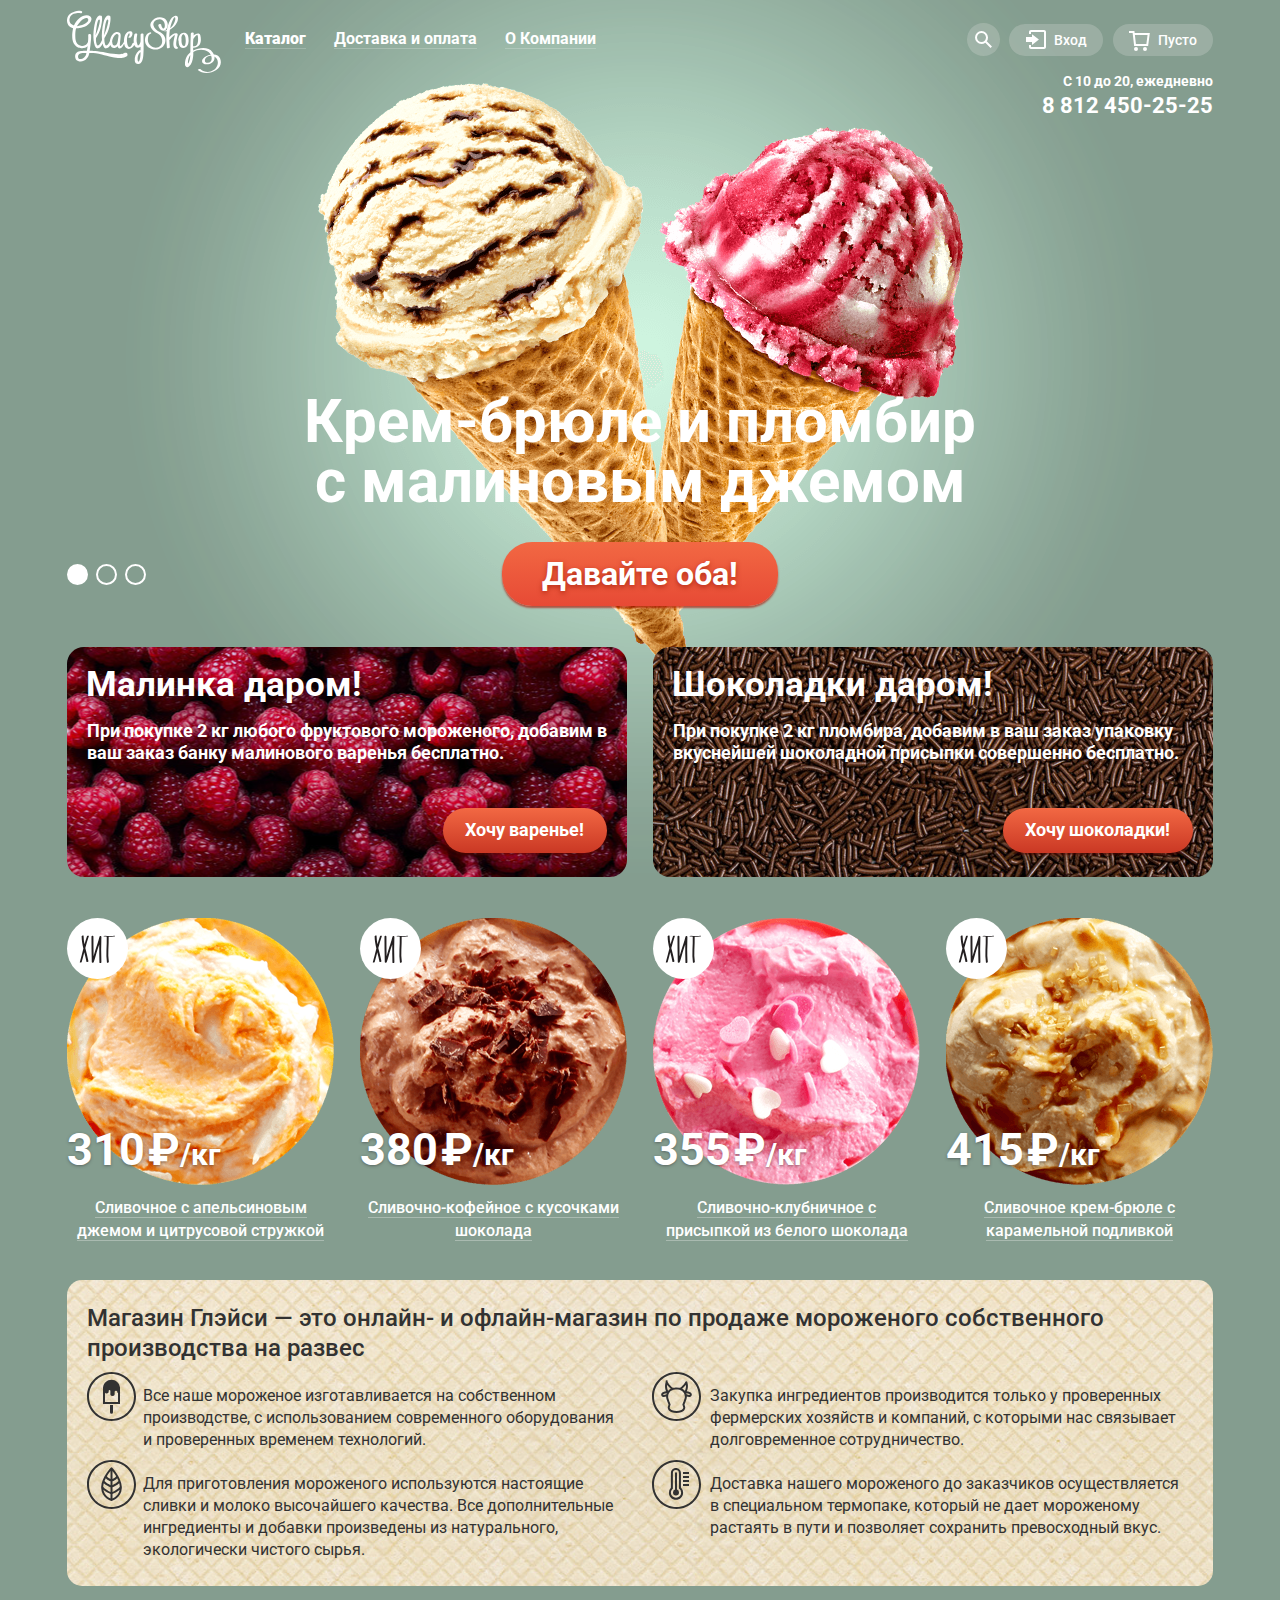
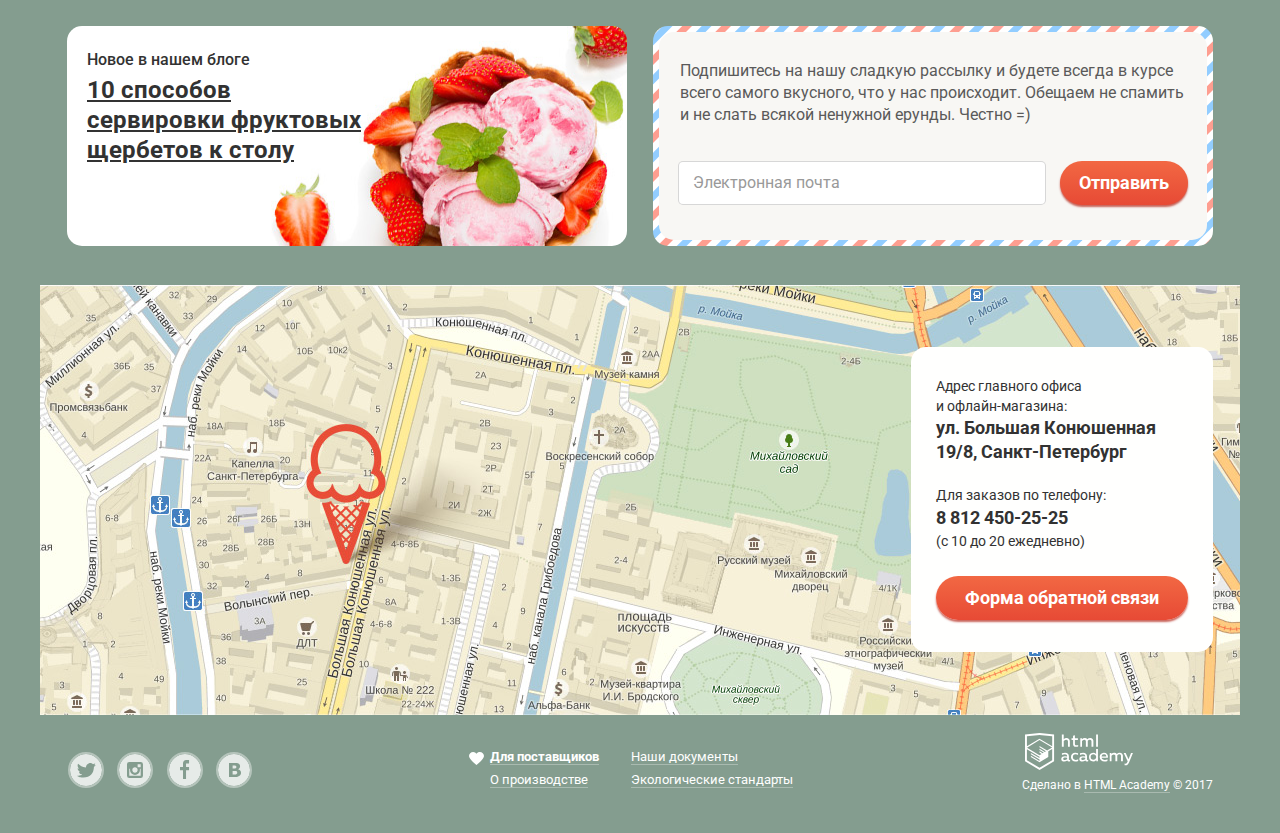
==== index.html @ 26575cae "Правки" ====
<!DOCTYPE html>
<html lang="ru">
  <head>
    <meta charset="utf-8">
    <title>Gllacy Shop</title>
    <link href="https://fonts.googleapis.com/css?family=Roboto:400,500,700" rel="stylesheet">
    <link rel="stylesheet" href="css/normalize.css">
    <link rel="stylesheet" href="css/style.css">
  </head>
  <body>

    <input class="visually-hidden" type="radio" id="product-1" name="toggle" checked>
    <input class="visually-hidden" type="radio" id="product-2" name="toggle">
    <input class="visually-hidden" type="radio" id="product-3" name="toggle">

    <div class="site-wrapper">

      <header class="main-header">
        <div class="navigation-block">
          <a class="main-header-logo"><img src="img/logo.svg" width="154" height="64" alt="Логотип «Gllacy Shop»"></a>

          <nav class="main-navigation">
            <h2 class="visually-hidden">Главное меню</h2>
            <ul class="site-navigation list-style">
              <li class="submenu-link">
                <a class="navigation-link" href="#"><b><span>Каталог</span></b></a>
                <ul class="submenu list-style">
                  <li><a class="submenu-new" href="#">Новинки</a></li>
                  <li><a href="catalog.html">Сливочное</a></li>
                  <li><a href="#">Щербеты</a></li>
                  <li><a href="#">Фруктовый лед</a></li>
                  <li><a href="#">Мелорин</a></li>
                </ul>
              </li>
              <li><a class="navigation-link" href="#"><span>Доставка и оплата</span></a></li>
              <li><a class="navigation-link" href="#"><span>О Компании</span></a></li>
            </ul>
          </nav>
        </div>

        <div class="user-block">
          <div class="search-wrapper">
            <a class="search" href="#"><span class="visually-hidden">Поиск</span>
              <svg xmlns="http://www.w3.org/2000/svg" xmlns:xlink="http://www.w3.org/1999/xlink" width="17" height="17" viewBox="0 0 17 17"><path fill="#ffffff" d="M16.958 15.527L11.75 10.32A6.455 6.455 0 0 0 13 6.5 6.5 6.5 0 1 0 6.5 13a6.465 6.465 0 0 0 3.839-1.263l5.205 5.204 1.414-1.414zM6.5 11C4.019 11 2 8.981 2 6.5S4.019 2 6.5 2 11 4.019 11 6.5 8.981 11 6.5 11z"/></svg>
            </a>
            <section class="modal modal-search">
              <h2 class="visually-hidden">Поиск по сайту</h2>
              <form class="search-form" action="https://echo.htmlacademy.ru" method="get">
                <p>
                  <label class="visually-hidden" for="search-id">Окно поиска</label>
                  <input type="search" name="search" id="search-id" placeholder="Что ищем?">
                </p>
              </form>
            </section>
          </div>

          <ul class="user-navigation list-style">
            <li class="login-wrapper">
              <a class="login-link" href="#">Вход</a>
              <section class="modal modal-login">
                <h2 class="visually-hidden">Вход</h2>
                <form class="login-form" action="https://echo.htmlacademy.ru" method="post">
                  <p>
                    <label class="visually-hidden" for="login-email-id">Электронная почта</label>
                    <input class="login-email" type="text" name="email" id="login-email-id" value="" placeholder="Электронная почта" required>
                  </p>
                  <p>
                    <label class="visually-hidden" for="login-password-id">Пароль</label>
                    <input class="login-password" type="password" name="password" id="login-password-id" value="" placeholder="Пароль" required>
                  </p>
                  <div class="entrance-wrapper">
                    <button class="button" type="submit">Войти</button>
                    <div class="registration">
                      <a href="#">Забыли пароль?</a>
                      <a href="#">Новая регистрация</a>
                    </div>
                  </div>
                </form>
              </section>
            </li>
            <li class="basket-wrapper">
              <a class="basket-link" href="#">Пусто</a>
            </li>
          </ul>
        </div>

        <section class="call">
          <h2 class="visually-hidden">Для заказов по телефону</h2>
          <p class="call-time">С 10 до 20, ежедневно</p>
          <p class="call-phone">8 812 450-25-25</p>
        </section>
      </header>

      <main class="container">
        <h1 class="visually-hidden">Магазин мороженого «Глейси»</h1>

        <section class="stock">
          <h2 class="visually-hidden">Акции</h2>

          <section class="slider">
            <ul class="slider-list list-style">
              <li class="slider-item" id="slide1">
                <h3>Крем-брюле и пломбир с малиновым джемом</h3>
                <a class="button" href="#">Давайте оба!</a>
              </li>
              <li class="slider-item" id="slide2">
                <h3>Шоколадный пломбир и лимонный сорбет</h3>
                <a class="button" href="#">Давайте оба!</a>
              </li>
              <li class="slider-item" id="slide3">
                <h3>Пломбир с помадкой и клубничный щербет</h3>
                <a class="button" href="#">Давайте оба!</a>
              </li>
            </ul>
            <div class="slider-controls">
              <label for="product-1">Первый</label>
              <label for="product-2">Второй</label>
              <label for="product-3">Третий</label>
            </div>
          </section>

          <section class="gifts">
            <ul class="gifts-list list-style">
              <li class="gifts-raspberries">
                <h3>Малинка даром!</h3>
                <p>При покупке 2 кг любого фруктового мороженого, добавим в ваш заказ банку малинового варенья бесплатно.</p>
                <a class="button" href="#">Хочу варенье!</a>
              </li>
              <li class="gifts-chocolate">
                <h3>Шоколадки даром!</h3>
                <p>При покупке 2 кг пломбира, добавим в ваш заказ упаковку вкуснейшей шоколадной присыпки совершенно бесплатно.</p>
                <a class="button" href="#">Хочу шоколадки!</a>
              </li>
            </ul>
          </section>
        </section>

        <section class="hits">
          <h2 class="visually-hidden">Хиты</h2>

          <ul class="hits-list list-style">
            <li class="hits-item">
              <h3><a href="#">Сливочное с апельсиновым джемом и цитрусовой стружкой</a></h3>
              <p class="catalog-image">
                <img src="img/ice-cream1.1.png" width="267" height="267" alt="Сливочное с апельсиновым джемом и цитрусовой стружкой">
              </p>
              <p class="catalog-price">
                310 <b class="ruble">₽</b> <span>/кг</span>
              </p>
              <a class="button" href="#">Быстрый просмотр</a>
            </li>

            <li class="hits-item">
              <h3><a href="#">Сливочно-кофейное с кусочками шоколада</a></h3>
              <p class="catalog-image">
                <img src="img/ice-cream1.2.png" width="267" height="267" alt="Сливочно-кофейное с кусочками шоколада">
              </p>
              <p class="catalog-price">
                380 <b class="ruble">₽</b> <span>/кг</span>
              </p>
              <a class="button" href="#">Быстрый просмотр</a>
            </li>

            <li class="hits-item">
              <h3><a href="#">Сливочно-клубничное с присыпкой из белого шоколада</a></h3>
              <p class="catalog-image">
                <img src="img/ice-cream1.3.png" width="267" height="267" alt="Сливочно-клубничное с присыпкой из белого шоколада">
              </p>
              <p class="catalog-price">
                355 <b class="ruble">₽</b> <span>/кг</span>
              </p>
              <a class="button" href="#">Быстрый просмотр</a>
            </li>

            <li class="hits-item">
              <h3><a href="#">Сливочное крем-брюле с карамельной подливкой</a></h3>
              <p class="catalog-image">
                <img src="img/ice-cream1.4.png" width="267" height="267" alt="Сливочное крем-брюле с карамельной подливкой">
              </p>
              <p class="catalog-price">
                415 <b class="ruble">₽</b> <span>/кг</span>
              </p>
              <a class="button" href="#">Быстрый просмотр</a>
            </li>
          </ul>
        </section>

        <section class="features">
          <h2 class="visually-hidden">Преимущества</h2>
          <div class="features-wrapper">
            <h3>Магазин Глэйси — это онлайн- и офлайн-магазин по продаже мороженого собственного производства на развес</h3>

            <ul class="features-list list-style">
              <li class="features-item">Все наше мороженое изготавливается на собственном производстве, с использованием современного оборудования и проверенных временем технологий.</li>
              <li class="features-item">Закупка ингредиентов  производится только у проверенных фермерских хозяйств и компаний, с которыми нас связывает долговременное сотрудничество.</li>
              <li class="features-item">Для приготовления мороженого используются настоящие сливки и молоко высочайшего качества. Все дополнительные ингредиенты и добавки произведены из натурального, экологически чистого сырья. </li>
              <li class="features-item">Доставка нашего мороженого до заказчиков осуществляется в специальном термопаке, который не дает мороженому растаять в пути и позволяет сохранить превосходный вкус.</li>
            </ul>
          </div>
        </section>

        <div class="news-wrapper">
          <section class="news">
            <h2>Новое в нашем блоге</h2>
            <div class="news-headline">
              <a href="#">10 способов сервировки фруктовых щербетов к столу</a>
            </div>
          </section>

          <section class="subscription">
            <div class="subscription-wrapper">
              <h2 class="visually-hidden">Подписаться на рассылку</h2>
              <p class="subscription-info">Подпишитесь на нашу сладкую рассылку и будете всегда в курсе всего самого вкусного, что у нас происходит. Обещаем не спамить и не слать всякой ненужной ерунды. Честно =) </p>
              <form class="subscription-form" action="https://echo.htmlacademy.ru" method="post">
                <p class="subscription-item">
                  <label class="visually-hidden" for="subscription-id">Адрес электронной почты</label>
                  <input type="text" name="email" id="subscription-id" value="" placeholder="Электронная почта">
                </p>
                <button class="button" type="submit">Отправить</button>
              </form>
            </div>
          </section>

        </div>

        <section class="contacts">
          <img class="map" src="img/map-pin.jpg" width="1200" height="430" alt="Расположение магазина «Gllacy» на карте">
          <div class="contacts-info">
            <h2 class="visually-hidden">Контактная информация</h2>
            <div class="main-contacts">
              Адрес главного офиса<br>
              и офлайн-магазина:<br>
              <span>ул. Большая Конюшенная 19/8, Санкт-Петербург</span><br>
              <p class="contacts-call">
                <span class="phone">Для заказов по телефону:</span><br>
                <span>8 812 450-25-25</span><br>
                (с 10 до 20 ежедневно)
              </p>
            </div>
            <a class="button" href="#">Форма обратной связи</a>
          </div>
        </section>

        <section class="modal modal-message">
          <h2>Мы обязательно вам ответим!</h2>
          <form class="message-form" action="https://echo.htmlacademy.ru" method="post">
            <p class="message-item">
              <label class="visually-hidden" for="message-name-id">Ваше имя</label>
              <input type="text" name="name" id="message-name-id" value="" placeholder="Как вас зовут?">
            </p>
            <p class="message-item">
              <label class="visually-hidden" for="message-email-id">Электронная почта</label>
              <input type="text" name="email" id="message-email-id" value="" placeholder="Ваша почта для ответа?">
            </p>
            <p class="message-item">
              <label class="visually-hidden" for="message-question-id">Ваше сообщение</label>
              <textarea name="message" id="message-question-id" cols="49" rows="6" placeholder="Напишите что-нибудь..."></textarea>
            </p>
            <button class="button" type="submit">Отправить</button>
          </form>
          <button class="modal-close" type="button">Закрыть</button>
        </section>

        <div class="overlay"></div>

      </main>

      <footer class="main-footer">
        <div class="footer-wrapper">
          <div class="footer-socials">
            <ul class="list-style">
              <li><a class="social-button" href="#"><span class="visually-hidden">Твиттер</span>
                <svg xmlns="http://www.w3.org/2000/svg" width="32" height="32" viewBox="0 0 32 32"><path fill="#FFF" d="M16 0C7.164 0 0 7.164 0 16c0 8.837 7.164 16 16 16 8.837 0 16-7.163 16-16 0-8.836-7.163-16-16-16zm7.944 12.809c-.251 6.516-3.463 10.832-10.992 10.702h-.486c-.447 0-4.543-.443-5.344-1.823 2.479.19 4.247-.406 5.12-1.136-1.048-.289-2.923-.461-3.251-2.848.384.104.618.221 1.299.113-1.307-.824-2.758-1.519-2.679-3.643.311.317 1.164.518 1.46.457-.768-.233-2.149-3.244-.974-4.781 1.984 1.79 4.075 3.482 7.804 3.643.227-2.214 1.24-3.699 3.168-4.325 1.84-.479 3.255.26 3.901 1.138.737-.224 1.453-.466 2.193-.685-.004.833-.569 1.463-.935 1.709.747.165 1.423-.475 1.423-.475-.184.963-1.094 1.725-1.707 1.954z"/></svg>
              </a></li>
              <li><a class="social-button" href="#"><span class="visually-hidden">Инстаграм</span>
                <svg xmlns="http://www.w3.org/2000/svg" width="32" height="32" viewBox="0 0 32 32"><g fill="#FFF"><path d="M20.916 16a4.938 4.938 0 1 1-9.877 0c0-.394.051-.773.138-1.14h-.897v6.838h11.396V14.86h-.897c.086.367.137.746.137 1.14z"/><path d="M15.978 18.659c1.466 0 2.659-1.193 2.659-2.659s-1.193-2.659-2.659-2.659c-1.466 0-2.659 1.193-2.659 2.659s1.192 2.659 2.659 2.659zM18.637 10.302h3.039v3.039h-3.039z"/><path d="M16 0C7.164 0 0 7.164 0 16c0 8.837 7.164 16 16 16 8.837 0 16-7.163 16-16 0-8.836-7.163-16-16-16zm7.955 21.698a2.285 2.285 0 0 1-2.279 2.279H10.279A2.285 2.285 0 0 1 8 21.698V10.302a2.286 2.286 0 0 1 2.279-2.279h11.396a2.286 2.286 0 0 1 2.279 2.279v11.396z"/></g></svg>
              </a></li>
              <li><a class="social-button" href="#"><span class="visually-hidden">Фейсбук</span>
                <svg xmlns="http://www.w3.org/2000/svg" width="32" height="32" viewBox="0 0 32 32"><path fill="#FFF" d="M16 0C7.164 0 0 7.163 0 16s7.164 16 16 16c8.837 0 16-7.164 16-16S24.837 0 16 0zm4.062 9.455h-3.021v3.444h3.021v3.445h-3.021v8.61H14.02v-8.61H11v-3.445h3.021V9.455c0-1.902 1.353-3.445 3.021-3.445h3.021v3.445z"/></svg>
              </a></li>
              <li><a class="social-button" href="#"><span class="visually-hidden">Вконтакте</span>
                <svg xmlns="http://www.w3.org/2000/svg" width="32" height="32" viewBox="0 0 32 32"><g fill="#FFF"><path d="M16.637 14.495c.402-.019.719-.082.951-.188.326-.145.54-.33.641-.559.101-.229.15-.496.15-.797 0-.232-.058-.465-.174-.697-.116-.232-.322-.405-.617-.517-.264-.1-.592-.155-.984-.165a76.242 76.242 0 0 0-1.652-.014h-.339v2.965h.565c.571 0 1.057-.009 1.459-.028zM18.118 17.084c-.282-.081-.672-.125-1.166-.132a127.97 127.97 0 0 0-1.55-.009h-.79v3.493h.264c1.014 0 1.74-.003 2.18-.009a3.2 3.2 0 0 0 1.212-.245c.377-.157.633-.364.774-.625s.214-.562.214-.9c0-.446-.088-.788-.261-1.03-.17-.241-.464-.423-.877-.543z"/><path d="M16 0C7.164 0 0 7.164 0 16c0 8.837 7.164 16 16 16 8.837 0 16-7.163 16-16 0-8.836-7.163-16-16-16zm6.602 20.531a3.73 3.73 0 0 1-1.124 1.327c-.552.415-1.161.71-1.823.886s-1.501.264-2.519.264h-6.121V8.987h5.443c1.13 0 1.957.038 2.48.113a5.126 5.126 0 0 1 1.561.5c.533.27.929.632 1.189 1.087.26.455.392.975.392 1.558 0 .678-.179 1.278-.536 1.795-.358.518-.863.92-1.517 1.208v.075c.917.182 1.642.559 2.179 1.13.537.571.807 1.325.807 2.261 0 .678-.138 1.283-.411 1.817z"/></g></svg>
              </a></li>
            </ul>
          </div>

          <div class="footer-info">
            <ul class="list-style">
              <li><a href="#"><b>Для поставщиков</b></a></li>
              <li><a href="#">О производстве</a></li>
            </ul>
            <ul class="list-style">
              <li><a href="#">Наши документы</a></li>
              <li><a href="#">Экологические стандарты</a></li>
            </ul>
          </div>

          <div class="footer-copyright">
            <a href="https://htmlacademy.ru/intensive/htmlcss">
              <img src="img/logo-htmlacademy.svg" width="108" height="39" alt="HTML Academy">
            </a>
            <p>Сделано в <a href="https://htmlacademy.ru/intensive/htmlcss">HTML Academy</a> © 2017</p>
          </div>
        </div>
      </footer>

    </div>

  </body>
</html>
---- css/style.css ----
body {
  font-family: "Roboto", Arial, Verdana, sans-serif;
  font-size: 16px;
  line-height: 22px;
  margin: 0;
  padding: 0;
  color: #fff;
  background-color: #849d8f;
}

.site-wrapper {
  background-color: #849d8f;
  background-image: url("../img/slider1.png");
  background-repeat: no-repeat;
  background-position: top center;
}

.site-wrapper::before,
.site-wrapper::after {
  visibility: hidden;
  content: "";
}

.site-wrapper::before {
  background-image: url("../img/slider2.png");
}

.site-wrapper::after {
  background-image: url("../img/slider3.png");
}

a {
  text-decoration: none;
}

img {
  max-width: 100%;
  height: auto;
}

.list-style {
  list-style: none;
}

.visually-hidden:not(:focus):not(:active),
input[type="checkbox"].visually-hidden,
input[type="radio"].visually-hidden {
  position: absolute;
  overflow: hidden;
  clip: rect(0 0 0 0);
  width: 1px;
  height: 1px;
  margin: -1px;
  padding: 0;
  white-space: nowrap;
  border: 0;
  -webkit-clip-path: inset(100%);
          clip-path: inset(100%);
}

.button {
  font-size: 18px;
  font-weight: 700;
  line-height: 24px;
  display: inline-block;
  cursor: pointer;
  text-align: center;
  vertical-align: top;
  color: #fff;
  border: none;
  border-radius: 30px;
  outline: none;
  background-image: linear-gradient(#f26843, #e74a35);
  box-shadow: 0 2px 2px 0 rgba(172, 16, 0, 0.64);
}

.button:hover,
.button:focus {
  border: none;
  background-color: rgba(255, 255, 255, 0.2);
  background-image: linear-gradient(#f58669, #ec6f5e);
  box-shadow: 0 2px 2px 0 #ac1000;
}

.button:active {
  color: #fceeec;
  border: none;
  background-color: rgba(0, 0, 0, 0.07);
  background-image: linear-gradient(#f26843, #e74a35);
  box-shadow: inset 0 2px 2px 0 #942718;
}

.modal {
  font-weight: 400;
  color: #323232;
  background-color: #f8f7f4;
}

.modal input,
.subscription-item input,
.modal-message textarea {
  font-family: inherit;
  font-size: 16px;
  font-weight: 700;
  line-height: 24px;
  border: 1px solid rgba(178, 178, 178, 0.52);
  border-radius: 5px;
  background-color: #fff;
  box-shadow: 0 0 0 2px #f8f7f4;
}

.modal input:hover,
.subscription-item input:hover,
.modal-message textarea:hover {
  box-shadow: 0 0 0 2px rgba(154, 154, 154, 0.52);
}

.modal input:focus,
.subscription-item input:focus,
.modal-message textarea:focus {
  outline: none;
  box-shadow: 0 0 0 2px rgba(46, 136, 228, 0.52);
}

::-webkit-input-placeholder {
  font-family: "Roboto", Arial, Verdana, sans-serif;
  font-size: 16px;
  font-weight: 400;
  line-height: 24px;
  color: #999;
}

::-moz-placeholder {
  font-family: "Roboto", Arial, Verdana, sans-serif;
  font-size: 16px;
  font-weight: 400;
  line-height: 24px;
  color: #999;
}

:-moz-placeholder {
  font-family: "Roboto", Arial, Verdana, sans-serif;
  font-size: 16px;
  font-weight: 400;
  line-height: 24px;
  color: #999;
}

:-ms-input-placeholder {
  font-family: "Roboto", Arial, Verdana, sans-serif;
  font-size: 16px;
  font-weight: 400;
  line-height: 24px;
  color: #999;
}

.main-header {
  position: relative;
  display: flex;
  justify-content: space-between;
  flex-wrap: wrap;
  width: 1146px;
  margin: 0 auto;
  margin-bottom: 274px;
  padding: 0 27px;
}

.navigation-block {
  max-width: 800px;
}

.main-header-logo {
  float: left;
  margin: 0;
  margin-right: 10px;
  padding: 0;
  padding-top: 10px;
}

.main-navigation {
  font-weight: 700;
  line-height: 18px;
  display: flex;
  flex-wrap: wrap;
  color: #fff;
}

.site-navigation {
  position: relative;
  z-index: 2;
  display: flex;
  justify-content: space-between;
  flex-wrap: wrap;
  margin: 0;
  padding: 0;
  padding-top: 23px;
  position: relative;
}

.site-navigation a {
  display: block;
  padding: 7px 14px;
}

.navigation-link {
  max-width: 170px;
  color: #fff;
}

.navigation-link span {
  border-bottom: 1px solid rgba(255, 255, 255, 0.2);
}

.navigation-link:hover,
.navigation-link:focus {
  margin: 0;
  color: #333;
  border: none;
  border-radius: 20px;
  background-color: #f7f6f3;
}

.navigation-link:active {
  text-decoration: none;
  background-color: #ededed;
  box-shadow: inset 0 2px 1px 0 #696969;
}

.navigation-link b {
  padding-bottom: 32px;
}

.submenu-link:hover .submenu,
.submenu-link:focus .submenu {
  display: block;
}

.submenu-link {
  position: relative;
}

.submenu {
  line-height: 16px;
  position: absolute;
  top: 37px;
  left: -7px;
  display: none;
  width: 144px;
  padding: 0;
  border-radius: 4px;
  background: #f8f7f4;
  box-shadow: 0 20px 20px 0 rgba(0, 0, 0, 0.4);
}

.submenu-link::before {
  position: absolute;
  z-index: -1;
  top: 0;
  left: 0;
  display: none;
  width: 60px;
  height: 18px;
  padding: 7px 14px;
  content: "";
  text-decoration: none;
  border-radius: 20px;
  background-color: #f7f6f3;
}

.submenu-link:hover::before {
  display: block;
}

.submenu-link:hover a {
  color: #333;
}

.submenu a {
  font-size: 14px;
  font-weight: 400;
  line-height: 16px;
  color: #323232;
}

.submenu li:first-child {
  margin-top: 8px;
  margin-bottom: 12px;
  padding: 3px 6px 7px 20px;
}

a.submenu-new {
  font-weight: 700;
  position: relative;
}

.submenu-new:after {
  position: absolute;
  top: 28px;
  left: -14px;
  width: 129px;
  height: 1px;
  content: "";
  background: #d1d0ce;
}

.submenu li:nth-child(n+2) {
  margin-bottom: 5px;
  padding: 3px 6px 7px 20px;
}

.submenu li:last-child {
  margin-bottom: 5px;
}

.submenu li:hover,
.submenu li:focus {
  background-color: #fbded7;
}

.submenu li:active {
  background-color: #f6b5a5;
}

.submenu a {
  padding: 0;
}

.user-block {
  position: relative;
  display: flex;
  justify-content: flex-end;
  flex-wrap: wrap;
  align-items: center;
  width: 267px;
}

.search {
  display: flex;
  justify-content: center;
  width: 33px;
  height: 33px;
  margin: 0;
  color: #fff;
  border-radius: 50%;
  background-color: rgba(248, 247, 244, 0.2);
}

.search svg {
  margin-top: 8px;
}

.search:hover,
.search:focus {
  background-color: #f8f7f4;
}

.search:hover path,
.search:focus path {
  fill: #323232;
}

.search-wrapper:hover .modal-search {
  display: block;
}

.search-wrapper {
  position: relative;
  z-index: 2;
  margin-top: 14px;
  padding-bottom: 15px;
}

.search-wrapper::before {
  position: absolute;
  z-index: -1;
  display: none;
  width: 33px;
  height: 33px;
  content: "";
  border-radius: 50%;
  background-color: #f8f7f4;
}

.search-wrapper:hover::before {
  display: block;
}

.search-wrapper:hover path {
  fill: #323232;
}

.modal-search {
  position: absolute;
  top: 37px;
  right: 0;
  display: none;
  width: 341px;
  min-height: 84px;
  margin: 0;
  border-radius: 5px;
  box-shadow: 0 20px 20px 0 rgba(0, 0, 0, 0.4);
}

.modal-search input {
  box-sizing: border-box;
  width: 311px;
  min-height: 44px;
  margin: 0;
  margin-top: 3px;
  margin-left: 15px;
  padding-top: 7px;
  padding-bottom: 9px;
  padding-left: 13px;
  border-radius: 4px;
}

.modal-search input::-webkit-input-placeholder,
.modal-login input::-webkit-input-placeholder {
  font-size: 14px;
}

.modal-search input::-moz-placeholder,
.modal-login input::-moz-placeholder {
  font-size: 14px;
}

.modal-search input:-moz-placeholder,
.modal-login input:-moz-placeholder {
  font-size: 14px;
}

.modal-search input:-ms-input-placeholder,
.modal-login input:-ms-input-placeholder {
  font-size: 14px;
}

.user-navigation {
  font-size: 14px;
  font-weight: 500;
  line-height: 16px;
  display: flex;
  flex-wrap: wrap;
  justify-content: space-between;
  margin: 0;
  padding: 0;
}

.login-link {
  position: relative;
  z-index: 1;
  margin: 0;
  margin-left: 9px;
  padding: 8px 16px 8px 45px;
  color: #fff;
  border-radius: 20px;
  background-color: rgba(248, 247, 244, 0.2);
}

.login-link:hover,
.login-link:focus {
  font-weight: 500;
  color: #323232;
  background-color: #f8f7f4;
}

.login-link::before {
  position: absolute;
  top: 6px;
  left: 17px;
  width: 22px;
  height: 20px;
  content: "";
  background-image: url("../img/entrance.svg");
  background-repeat: no-repeat;
  background-position: 0 0;
  background-size: 21px 19px;
}

.login-link:hover::before,
.login-link:focus::before {
  background-image: url("../img/entrance-black.svg");
}

.login-wrapper {
  position: relative;
  z-index: 2;
  display: flex;
  flex-wrap: wrap;
  margin-top: 14px;
  padding-top: 9px;
  padding-bottom: 23px;
}

.login-wrapper:hover .modal-login {
  display: block;
}

.login-wrapper:hover a,
.login-wrapper:focus a {
  color: #323232;
  background-color: #f8f7f4;
}

.login-wrapper:hover::after,
.login-wrapper:focus::after {
  position: absolute;
  z-index: 2;
  top: 14px;
  left: 26px;
  width: 22px;
  height: 20px;
  content: "";
  cursor: pointer;
  background-color: #f8f7f4;
  background-image: url("../img/entrance-black.svg");
  background-repeat: no-repeat;
  background-position: 0;
  background-size: 21px 19px;
}

.modal-login {
  position: absolute;
  top: 45px;
  right: -1px;
  display: none;
  width: 277px;
  min-height: 214px;
  margin: 0;
  color: #999;
  border-radius: 5px;
  box-shadow: 0 20px 20px 0 rgba(0, 0, 0, 0.4);
}

.modal-login input {
  box-sizing: border-box;
  width: 240px;
  margin: 5px 20px;
  margin-bottom: 1px;
  padding-top: 9px;
  padding-bottom: 9px;
  padding-left: 13px;
  border-radius: 4px;
}

.entrance-wrapper {
  display: flex;
  justify-content: space-between;
  padding-top: 3px;
}

.login-form .button {
  margin: 3px 20px 22px 19px;
  padding: 10px 25px;
  border-radius: 20px;
}

.registration {
  padding: 0;
}

.modal-login a {
  font-size: 13px;
  font-weight: 400;
  line-height: 23px;
  color: #323232;
  border-bottom: 1px solid rgba(50, 50, 50, 0.3);
}

.modal-login a:hover,
.modal-login a:focus,
.modal-login a:active {
  font-weight: 400;
  color: #e84d37;
  border-bottom: 1px solid rgba(232, 77, 55, 0.3);
}

.basket-link {
  position: relative;
  z-index: 1;
  margin: 0;
  margin-left: 10px;
  padding: 8px 16px 8px 45px;
  color: #fff;
  border-radius: 20px;
  background-color: rgba(248, 247, 244, 0.2);
}

.basket-link:hover,
.basket-link:focus {
  font-weight: 500;
  color: #323232;
  background-color: #f8f7f4;
}

.basket-link::before {
  position: absolute;
  top: 7px;
  left: 16px;
  width: 23px;
  height: 22px;
  content: "";
  background-image: url("../img/basket.svg");
  background-repeat: no-repeat;
  background-position: 0 0;
  background-size: 21px 20px;
}

.basket-link:hover::before,
.basket-link:focus::before {
  width: 21px;
  height: 20px;
  background-image: url("../img/basket-red.svg");
}

.basket-wrapper {
  position: relative;
  z-index: 2;
  display: flex;
  margin-top: 14px;
  padding-top: 9px;
  padding-bottom: 23px;
  flex-wrap: wrap;
}

.basket-wrapper:hover .modal-basket,
.basket-wrapper:focus .modal-basket {
  display: block;
}

.basket-wrapper:hover .basket-link,
.basket-wrapper:focus .basket-link {
  color: #323232;
  background-color: #f8f7f4;
}

.basket-wrapper:hover::after,
.basket-wrapper:focus::after {
  position: absolute;
  z-index: 1;
  top: 16px;
  left: 26px;
  width: 23px;
  height: 22px;
  content: "";
  cursor: pointer;
  background-color: #f8f7f4;
  background-image: url("../img/basket-red.svg");
  background-repeat: no-repeat;
  background-position: 0 0;
  background-size: 21px 20px;
}

.basket-current {
  font-weight: 500;
  z-index: 2;
  color: #323232;
  background-color: #f8f7f4;
}

.basket-current::after {
  position: absolute;
  z-index: 2;
  top: 7px;
  left: 16px;
  width: 23px;
  height: 22px;
  content: "";
  background-color: #f8f7f4;
  background-image: url("../img/basket-red.svg");
  background-repeat: no-repeat;
  background-position: 0 0;
  background-size: 21px 20px;
}

.modal-basket {
  font-size: 13px;
  font-weight: 400;
  line-height: 16px;
  position: absolute;
  top: 45px;
  right: -1px;
  display: none;
  width: 540px;
  color: #323232;
  border-radius: 5px;
  box-shadow: 0 20px 20px 0 rgba(0, 0, 0, 0.4);
}

.basket-form {
  padding: 20px 15px 21px 13px;
}

.basket-list {
  padding: 0;
}

.basket-item {
  position: relative;
  display: flex;
  padding-top: 9px;
  padding-bottom: 28px;
  padding-left: 73px;
}

.basket-item:last-child {
  padding-bottom: 13px;
}

.modal-basket h3 {
  font-size: 13px;
  font-weight: 400;
  line-height: 16px;
  width: 220px;
  margin: 0;
  margin-right: 27px;
}

.basket-item:nth-child(1)::before {
  position: absolute;
  top: 0;
  left: 27px;
  width: 33px;
  height: 33px;
  content: "";
  background-image: url("../img/ice-cream1.1.png");
  background-repeat: no-repeat;
  background-position: 0 0;
  background-size: 33px;
}

.basket-item:nth-child(2)::before {
  position: absolute;
  top: 0;
  left: 28px;
  width: 33px;
  height: 33px;
  content: "";
  background-image: url("../img/ice-cream1.3.png");
  background-repeat: no-repeat;
  background-position: 0 0;
  background-size: 33px;
}

.basket-amount {
  width: 110px;
  margin: 0;
  margin-right: 13px;
}

.basket-amount span {
  color: #999;
}

.basket-value {
  width: 60px;
  margin: 0;
}

.basket-item .modal-close {
  position: absolute;
  top: 8px;
  left: 0;
  width: 14px;
  height: 14px;
  cursor: pointer;
  border: 0;
  background-color: transparent;
}

.basket-item .modal-close::before,
.basket-item .modal-close::after {
  position: absolute;
  top: 7px;
  left: 1px;
  width: 14px;
  height: 1px;
  content: "";
  background-color: #231f20;
}

.basket-item .modal-close::before {
  -webkit-transform: rotate(45deg);
          transform: rotate(45deg);
}

.basket-item .modal-close::after {
  -webkit-transform: rotate(-45deg);
          transform: rotate(-45deg);
}

.order-wrapper:before {
  position: absolute;
  top: 3px;
  left: 2px;
  width: 510px;
  height: 1px;
  content: "";
  background: #d1d0ce;
}

.order-wrapper {
  position: relative;
  display: flex;
  flex-direction: column;
  align-items: flex-end;
  margin: 0;
  padding-top: 17px;
}

.basket-total {
  font-size: 15px;
  font-weight: 700;
  line-height: 18px;
  margin: 0;
}

.basket-form .button {
  padding: 9px 15px;
  margin-top: 15px;
}

.call {
  display: flex;
  flex-direction: column;
  justify-content: flex-end;
  align-items: flex-end;
  flex-wrap: wrap;
  width: 1146px;
  margin-top: -27px;
}

.call-time {
  font-size: 14px;
  font-weight: 700;
  line-height: 16px;
  margin: 0;
  padding: 0;
  padding-top: 20px;
}

.call-phone {
  font-size: 22px;
  font-weight: 700;
  line-height: 24px;
  margin: 0;
  padding: 0;
  padding-top: 5px;
  color: #fff;
  border: none;
}

.container {
  display: flex;
  flex-direction: column;
  width: 1146px;
  margin: 0 auto;
  padding: 0 27px;
}

.slider {
  position: relative;
  width: 1146px;
  margin-bottom: 41px;
  text-align: center;
}

.slider-list {
  margin: 0;
  padding: 0;
}

.slider-item {
  display: none;
  text-align: center;
}

.slider-item h3 {
  font-size: 60px;
  font-weight: 700;
  line-height: 60.35px;
  width: 700px;
  margin: 0 auto;
  margin-bottom: 29px;
  padding: 0;
}

.slider-item .button {
  font-size: 32px;
  font-weight: 700;
  line-height: 44px;
  padding: 10px 40px;
  border-radius: 30px;
  text-shadow: 0 2px 5px rgba(160, 32, 11, 0.76);
}

.slider-controls {
  font-size: 0;
  position: absolute;
  z-index: 2;
  bottom: 20px;
  left: 0;
}

.slider-controls label {
  display: inline-block;
  width: 17px;
  height: 17px;
  margin-right: 8px;
  cursor: pointer;
  vertical-align: top;
  border: 2px solid #fff;
  border-radius: 50%;
  background-color: transparent;
}

.slider-controls label:hover,
.slider-controls label:focus {
  background-color: rgba(255, 255, 255, 0.4);
}

#product-1:checked ~ .site-wrapper {
  background-color: #849d8f;
  background-image: url("../img/slider1.png");
}

#product-2:checked ~ .site-wrapper {
  background-color: #8996a6;
  background-image: url("../img/slider2.png");
}

#product-3:checked ~ .site-wrapper {
  background-color: #9d8b84;
  background-image: url("../img/slider3.png");
}

#product-1:checked ~ .site-wrapper #slide1,
#product-2:checked ~ .site-wrapper #slide2,
#product-3:checked ~ .site-wrapper #slide3 {
  display: block;
}

#product-1:checked ~ .site-wrapper label[for="product-1"],
#product-2:checked ~ .site-wrapper label[for="product-2"],
#product-3:checked ~ .site-wrapper label[for="product-3"] {
  background-color: #fff;
}

.gifts {
  max-width: 1146px;
  margin-bottom: 15px;
}

.gifts-list {
  font-weight: 700;
  display: flex;
  justify-content: space-between;
  flex-wrap: wrap;
  margin: 0;
  padding: 0;
}

.gifts-list li {
  margin-bottom: 26px;
}

.gifts-list h3 {
  font-size: 35px;
  line-height: 41px;
  margin: 17px 19px 15px 19px;
}

.gifts-list p {
  font-size: 18px;
  line-height: 22px;
  margin: 0 19px 44px 20px;
}

.gifts-list .button {
  font-size: 18px;
  line-height: 24px;
  display: block;
  float: right;
  margin: 0;
  margin-right: 20px;
  margin-bottom: 20px;
  padding: 10px 23px 11px 22px;
  border-radius: 50px;
  background-image: linear-gradient(#f26843, #ca3824);
  box-shadow: 0 2px 2px 0 rgba(85, 8, 0, 0.54);
}

.gifts-list .button:hover,
.gifts-list .button:focus {
  cursor: pointer;
  color: #fff;
  border: none;
  background-color: rgba(255, 255, 255, 0.2);
  background-image: linear-gradient(#f26843, #e74a35);
  box-shadow: 0 1px 2px 0 #ac1000;
}

.gifts-list .button:active {
  color: #fceeec;
  border: none;
  outline: none;
  background-color: rgba(0, 0, 0, 0.07);
  background-image: linear-gradient(#f26843, #e74a35);
  box-shadow: inset 0 2px 2px 0 #942718;
}

.gifts-raspberries,
.gifts-chocolate {
  width: 560px;
  min-height: 230px;
  margin: 0;
  padding: 0;
  border-radius: 17px;
}

.gifts-raspberries {
  background-color: #7a0f22;
  background-image: url("../img/raspberries.jpg");
  background-repeat: no-repeat;
  background-position: center;
}

.gifts-chocolate {
  background-color: #3d2316;
  background-image: url("../img/chocolate.jpg");
  background-repeat: no-repeat;
  background-position: center;
}

.hits {
  width: 1172px;
  margin: -6px -13px 12px -13px;
}

.hits-list {
  display: flex;
  flex-wrap: wrap;
  margin: 0;
  padding: 0;
}

.hits-item {
  position: relative;
  display: flex;
  flex-direction: column;
  width: 293px;
  margin: 0;
  margin-bottom: 26px;
  padding: 0;
}

.hits-item h3 {
  margin: 0;
  margin-top: 11px;
  margin-right: 7px;
  margin-left: 7px;
  padding: 0;
  padding-right: 11px;
  padding-left: 11px;
  text-align: center;
  order: 1;
}

.hits-item a:first-child {
  font-size: 16px;
  font-weight: 500;
  line-height: 22px;
  color: #fff;
  border-bottom: 1px solid rgba(255, 255, 255, 0.3);
}

.hits-item a:first-child:hover,
.hits-item a:first-child:focus,
.hits-item a:first-child:active {
  color: #ffbc9e;
  border-bottom: 1px solid rgba(255, 188, 158, 0.3);
}

.catalog-image {
  width: 267px;
  height: 267px;
  margin: 0;
  margin-top: 6px;
  margin-left: 13px;
  padding: 0;
}

.hits .catalog-image::before {
  position: absolute;
  top: 6px;
  left: 13px;
  width: 61px;
  height: 61px;
  content: "";
  background-image: url("../img/hit.svg");
  background-repeat: no-repeat;
  background-position: 0 0;
}

.catalog-price {
  font-size: 45px;
  font-weight: 700;
  line-height: 45px;
  position: absolute;
  top: 214px;
  left: 13px;
  display: flex;
  justify-content: space-between;
  align-items: baseline;
  min-width: 154px;
  margin: 0;
  padding: 0;
  color: #fff;
  text-shadow: 0 1px 3px rgba(49, 50, 53, 0.5);
}

.ruble {
  font-weight: 700;
  margin-top: 1px;
  margin-left: 2px;
}

.catalog-price span {
  font-size: 30px;
  left: 10px;
}

.hits-item:hover {
  z-index: 1;
  margin-bottom: -50px;
  padding-bottom: 50px;
  border-radius: 10px;
  background-color: rgba(255, 255, 255, 0.2);
  box-shadow: 0 20px 20px 0 rgba(0, 0, 0, 0.08);
}

.hits-item .button {
  display: none;
  margin: 0;
  margin-top: 6px;
  margin-left: 13px;
  padding: 10px 17px;
  order: 2;
}

.hits-item:hover .button {
  position: absolute;
  top: 332px;
  left: 33px;
  display: block;
}

.features {
  max-width: 1146px;
  margin: 0;
  margin-bottom: 40px;
  padding: 0;
  color: #323232;
  border-radius: 15px;
  background-color: #e9dbbe;
  background-image: url("../img/wafer.jpg");
  background-repeat: no-repeat;
  background-position: center;
}

.features-wrapper {
  margin: 23px 20px 3px 20px;
  padding: 0;
}

.features h3 {
  font-size: 24px;
  font-weight: 500;
  line-height: 30px;
  margin: 0;
  margin-bottom: 22px;
  padding: 0;
}

.features-list {
  display: flex;
  flex-wrap: wrap;
  margin: 0;
  padding: 0;
}

.features-item {
  font-size: 16px;
  font-weight: 400;
  line-height: 22px;
  position: relative;
  width: 480px;
  margin: 0;
  margin-bottom: 22px;
  padding: 0;
  padding-left: 56px;
}

.features-item:nth-child(odd) {
  margin-right: 31px;
}

.features-item:first-child::before {
  position: absolute;
  top: -13px;
  left: 0;
  width: 49px;
  height: 49px;
  content: "";
  background-image: url("../img/ice-cream.svg");
  background-repeat: no-repeat;
  background-position: 0 0;
}

.features-item:nth-child(2)::before {
  position: absolute;
  top: -13px;
  left: -2px;
  width: 49px;
  height: 49px;
  content: "";
  background-image: url("../img/cow.svg");
  background-repeat: no-repeat;
  background-position: 0 0;
}

.features-item:nth-child(3)::before {
  position: absolute;
  top: -13px;
  left: 0;
  width: 49px;
  height: 49px;
  content: "";
  background-image: url("../img/eco.svg");
  background-repeat: no-repeat;
  background-position: 0 0;
}

.features-item:last-child::before {
  position: absolute;
  top: -13px;
  left: -2px;
  width: 49px;
  height: 49px;
  content: "";
  background-image: url("../img/thermometer.svg");
  background-repeat: no-repeat;
  background-position: 0 0;
}

.news-wrapper {
  display: flex;
  justify-content: space-between;
  flex-wrap: wrap;
  max-width: 1146px;
  min-height: 220px;
  margin: 0;
  margin-bottom: 39px;
  padding: 0;
}

.news,
.subscription {
  width: 560px;
  margin: 0;
  padding: 0;
  border-radius: 15px;
}

.news {
  color: #323232;
  background-color: #fff;
  background-image: url("../img/strawberry.jpg");
  background-repeat: no-repeat;
  background-position: 17% 39.5%;
}

.news h2 {
  font-size: 16px;
  font-weight: 500;
  line-height: 22px;
  margin: 0;
  margin-top: 23px;
  margin-left: 20px;
  padding: 0;
}

.news-headline {
  display: block;
  max-width: 285px;
  margin-top: 4px;
  margin-bottom: 20px;
  margin-left: 20px;
  padding: 0;
}

.news a {
  font-size: 24px;
  font-weight: 700;
  line-height: 30px;
  text-decoration: underline;
  color: #323232;
}

.news a:hover,
.news a:focus {
  color: #e84d37;
}

.subscription {
  font-size: 16px;
  width: 560px;
  color: #5a5a5a;
  border-radius: 15px;
  background-color: #fff;
  background-image: url("../img/post.svg");
  background-size: 39px 39px;
  background-position: 0 0;
}

.subscription-wrapper {
  display: flex;
  flex-direction: column;
  width: 548px;
  min-height: 208px;
  margin: 6px;
  padding: 0;
  border-radius: 15px;
  background-color: #f8f7f4;
}

.subscription-info {
  font-weight: 400;
  line-height: 22px;
  margin: 28px 21px 19px 21px;
  padding: 0;
  ;
}

.subscription-form {
  display: flex;
  justify-content: space-between;
  align-items: center;
  margin: 0 19px;
  padding: 0;
}

.subscription-item input {
  box-sizing: border-box;
  width: 368px;
  margin: 0;
  padding-top: 9px;
  padding-bottom: 9px;
  padding-left: 14px;
}

.subscription-form .button {
  display: block;
  margin: 0;
  padding: 10px 19px;
}

.contacts {
  position: relative;
  margin: 0 -27px;
  padding: 0;
}

.map {
  width: auto;
  height: 430px;
  margin: 0;
  padding: 0;
}

.contacts-info {
  font-size: 14px;
  font-weight: 400;
  line-height: 20px;
  position: absolute;
  z-index: 1;
  top: 62px;
  right: 27px;
  width: 302px;
  min-height: 305px;
  color: #323232;
  border-radius: 15px;
  background-color: #fffffe;
}

.main-contacts {
  display: block;
  margin: 29px 25px 0 25px;
  padding: 0;
}

.main-contacts span,
.contacts-call span {
  font-size: 18px;
  font-weight: 700;
  line-height: 24px;
}

.contacts-call {
  line-height: 22px;
  display: block;
  margin: 20px 25px 24px 0;
  padding: 0;
  color: #323232;
  border: none;
}

.contacts-call .phone {
  font-size: 14px;
  font-weight: 400;
  line-height: 20px;
}

.contacts-call:first-child {
  line-height: 20px;
}

.contacts-info .button {
  display: block;
  margin: 15px 25px 30px 25px;
  padding: 10px 19px;
}

.modal-message {
  position: fixed;
  z-index: 5;
  top: 50%;
  left: 50%;
  display: none;
  width: 427px;
  margin-top: -210px;
  margin-left: -237px;
  padding: 15px 25px 27px 24px;
  border-radius: 10px;
}

.modal-message h2 {
  font-size: 24px;
  font-weight: 500;
  line-height: 28px;
  margin: 0;
  margin-bottom: 20px;
  color: #323232;
}

.message-form p {
  margin: 0;
  margin-bottom: 21px;
}

.message-form input[type="text"] {
  box-sizing: border-box;
  width: 267px;
  padding-top: 9px;
  padding-bottom: 8px;
  padding-left: 13px;
}

.message-form textarea {
  box-sizing: border-box;
  width: 100%;
  overflow: auto;
  margin: 0;
  padding-top: 7px;
  padding-left: 14px;
  resize: none;
}

.message-form .button {
  font-size: 18px;
  font-weight: 700;
  line-height: 24px;
  margin: 0;
  margin-top: -4px;
  margin-left: 291px;
  padding: 10px 23px;
}

.modal-message .modal-close {
  font-size: 0;
  position: absolute;
  top: 11px;
  right: 13px;
  width: 22px;
  height: 22px;
  cursor: pointer;
  border: 0;
  background-color: transparent;
}

.modal-message .modal-close::before,
.modal-message .modal-close::after {
  position: absolute;
  top: 10px;
  left: 0;
  width: 22px;
  height: 2px;
  content: "";
  background-color: #231f20;
}

.modal-message .modal-close::before {
  -webkit-transform: rotate(45deg);
          transform: rotate(45deg);
}

.modal-message .modal-close::after {
  -webkit-transform: rotate(-45deg);
          transform: rotate(-45deg);
}

.overlay {
  position: fixed;
  z-index: 4;
  top: 0;
  left: 0;
  display: none;
  width: 100%;
  height: 100%;
  background-color: rgba(0, 0, 0, 0.3);
}

.main-footer {
  font-size: 13px;
  font-weight: 400;
  line-height: 18px;
  width: 1146px;
  margin: 0 auto;
  padding: 0 27px;
  color: #fff;
}

.main-footer a {
  color: #fff;
}

.footer-wrapper {
  display: flex;
  justify-content: space-between;
  margin: 0;
  padding: 12px 0 26px 0;
}

.footer-socials ul {
  display: flex;
  flex-wrap: wrap;
  justify-content: space-between;
  width: 186px;
  max-width: 267px;
  margin: 0;
  padding: 18px 0;
}

.social-button {
  display: flex;
  align-items: center;
  justify-content: center;
  width: 38px;
  height: 38px;
  margin: 0;
  padding: 0;
}

.social-button svg {
  opacity: 0.8;
  border: 2px solid rgba(255, 255, 255, 0.5);
  border-radius: 50%;
}

.social-button:hover svg,
.social-button:focus svg {
  opacity: 1;
  border: 2px solid rgba(255, 255, 255, 0.7);
}

.social-button:active path {
  border: 2px solid rgba(255, 255, 255, 0.7);
  box-shadow: inset 0 2px 1px 0 #888;
  fill: #e9e9e9;
}

.footer-info {
  display: flex;
  justify-content: center;
  max-width: 612px;
  margin: 0 auto;
  padding: 0;
}

.footer-info ul:first-child {
  position: relative;
  display: flex;
  flex-direction: column;
  flex-wrap: wrap;
  max-width: 293px;
  margin: 0;
  padding: 0;
  padding-top: 15px;
  padding-right: 27px;
  padding-left: 83px;
}

.footer-info ul:first-child::before {
  position: absolute;
  top: 19px;
  left: 62px;
  width: 15px;
  height: 13px;
  content: "";
  background-image: url("../img/heart.svg");
  background-repeat: no-repeat;
  background-position: 0 0;
}

.footer-info ul:first-child:hover::before svg,
.footer-info ul:first-child:focus::before svg {
  background-color: #ffbc9e;
}

.footer-info ul:last-child {
  display: flex;
  flex-direction: column;
  flex-wrap: wrap;
  max-width: 319px;
  margin: 0;
  padding: 0;
  padding-top: 15px;
  padding-left: 5px;
}

.footer-info li {
  margin-bottom: 5px;
}

.footer-info a,
.footer-copyright a {
  border-bottom: 1px solid rgba(255, 255, 255, 0.3);
}

.footer-info a:hover,
.footer-info a:focus,
.footer-info a:active,
.footer-copyright a:hover,
.footer-copyright a:focus,
.footer-copyright a:active {
  color: #ffbc9e;
  border-bottom: 1px solid rgba(255, 188, 158, 0.3);
}

.footer-copyright {
  font-size: 12px;
  max-width: 267px;
  margin: 0;
  padding: 0;
}

.footer-copyright img,
.footer-copyright img:hover,
.footer-copyright img:focus,
.footer-copyright img:active {
  border-bottom: none;
}

.footer-copyright img {
  float: right;
  padding-right: 80px;
}

.footer-copyright p {
  float: right;
  margin: 0;
  margin-top: 6px;
  padding: 0;
}

/* catalog.html */

.inner-page .main-header {
  margin-bottom: -19px;
}

.navigation-current > a,
.navigation-current > a:hover,
.navigation-current > a:focus,
.navigation-current > a:active {
  margin: 0;
  color: #fff;
  border-radius: 20px;
  background-color: #d07058;
  box-shadow: none;
}

.navigation-current span {
  border: none;
}

.navigation-current::before {
  background-color: #d07058;
}

.navigation-current:hover > a {
  color: #fff;
}

.breadcrumbs {
  position: relative;
  z-index: 1;
  font-size: 14px;
  font-weight: 400;
  line-height: 16px;
  display: flex;
  flex-wrap: wrap;
  min-height: 16px;
  margin: 0;
  margin-bottom: 5px;
  padding: 0;
}

.breadcrumbs li {
  padding-right: 7px;
}

.breadcrumbs a {
  margin-right: 8px;
  color: #fff;
  border-bottom: 1px solid rgba(255, 255, 255, 0.3);
}

.breadcrumbs a:hover,
.breadcrumbs a:focus,
.breadcrumbs a:active {
  color: #ffbc9e;
  border-bottom: 1px solid rgba(255, 188, 158, 0.3);
}

.page-title {
  font-size: 35px;
  font-weight: 700;
  line-height: 41px;
  width: 1146px;
  margin: 0;
  margin-bottom: 25px;
  padding: 0;
  color: #fff;
}

.filters {
  width: 860px;
  margin-bottom: 40px;
}

.filter {
  display: flex;
  justify-content: space-between;
  flex-wrap: wrap;
  margin: 0;
  padding: 0;
}

.filter fieldset {
  border: none;
}

.legend,
.filter legend {
  font-size: 14px;
  font-weight: 500;
  line-height: 16px;
  color: #fff;
}

.filter-sorting {
  position: relative;
  display: flex;
  flex-direction: column;
  margin: 0;
  padding: 0;
}

.filter-sorting .legend {
  width: 163px;
  min-height: 16px;
  margin: 0;
  margin-bottom: 5px;
  margin-left: 16px;
  padding: 0;
}

.sorting-select select {
  font: inherit;
  width: 193px;
  margin: 0;
  padding-top: 8px;
  padding-bottom: 6px;
  padding-left: 16px;
  cursor: pointer;
  color: #fff;
  border: none;
  border-radius: 20px;
  background-color: rgba(255, 255, 255, 0.2);
  -webkit-appearance: none;
  -moz-appearance: none;
  appearance: none;
}

.sorting-select select:hover,
.sorting-select select:focus {
  color: #323232;
  border: none;
  background-color: rgba(255, 255, 255, 0.2);
}

.sorting-select select:active {
  border: none;
  outline: none;
}

.sorting-select::before {
  position: absolute;
  z-index: 1;
  top: 36px;
  right: 15px;
  content: "";
  pointer-events: none;
  border-width: 9px 5px 0 5px;
  border-style: solid;
  border-color: #fff transparent transparent transparent;
}

.sorting-select:hover::before {
  border-width: 9px 5px 0 5px;
  border-style: solid;
  border-color: #323232 transparent transparent transparent;
}

.sorting-select::after {
  position: absolute;
  z-index: -1;
  top: 21px;
  left: 0;
  display: none;
  width: 164px;
  height: 21px;
  padding: 7px 14px;
  content: "";
  border-radius: 20px;
  background-color: #fff;
}

.sorting-select:hover::after {
  display: block;
}

.filter-price {
  display: flex;
  flex-direction: column;
  margin: 0;
  padding: 0;
}

.filter-price .legend {
  width: 182px;
  min-height: 16px;
  margin: 0;
  margin-bottom: 5px;
  margin-left: 13px;
  padding: 0;
}

.range-controls {
  position: relative;
  width: 176px;
  height: 18px;
  padding-top: 18px;
  padding-right: 21px;
  padding-left: 21px;
  border-radius: 20px;
  background-color: rgba(255, 255, 255, 0.2);
}

.range-controls .scale {
  height: 2px;
  background-color: rgba(248, 247, 244, 0.5);
}

.range-controls .bar {
  width: 100px;
  height: 2px;
  background: #f8f7f4;
}

.range-controls .toggle {
  position: absolute;
  top: 9px;
  left: 0;
  width: 4px;
  height: 4px;
  padding: 0;
  cursor: pointer;
  border: 8px solid #fff;
  border-radius: 50%;
  background-color: #ababab;
}

.range-controls .toggle-min {
  left: 33px;
}

.range-controls .toggle-max {
  left: 131px;
}

.range-controls .toggle:hover,
.range-controls .toggle:focus {
  -webkit-transform: scale(1.1);
          transform: scale(1.1);
}

.filter ul {
  font-size: 16px;
  line-height: 18px;
  display: flex;
  justify-content: space-between;
  border-radius: 20px;
  background-color: rgba(255, 255, 255, 0.2);
}

.filter-fat .filter-option:first-child {
  margin-left: 40px;
}

.filter-fat .filter-option:last-child {
  margin-right: 19px;
}

.filter-fat .filter-option {
  padding-top: 3px;
  padding-left: 3px;
}

.filter-fat {
  display: flex;
  margin: 0;
  padding: 0;
}

.filter-fat legend {
  width: 103px;
  min-height: 16px;
  margin: 0;
  margin-bottom: 5px;
  margin-left: 13px;
  padding: 0;
}

.filter-fat ul {
  display: flex;
  justify-content: space-between;
  align-items: center;
  width: 415px;
  min-height: 36px;
  margin: 0;
  padding: 0;
}

.filter-input-radio + label::before {
  position: absolute;
  top: -3px;
  left: -31px;
  width: 16px;
  height: 16px;
  content: "";
  opacity: .8;
  border: 3px solid #fff;
  border-radius: 50%;
}

.filter-input-radio:checked + label::after {
  position: absolute;
  top: 4px;
  left: -24px;
  width: 8px;
  height: 8px;
  content: "";
  opacity: .8;
  border-radius: 50%;
  background-color: #fff;
}

.filter-input-radio + label:hover::before,
.filter-input-radio + label:focus::before,
.filter-input-radio:checked + label:hover::after,
.filter-input-radio:checked + label:focus::after {
  opacity: 1;
}

.filter-wrapper {
  display: flex;
  margin: 0;
  margin-top: 18px;
  padding: 0;
}

.filter-filler {
  display: flex;
  flex-direction: column;
  margin: 0;
  padding: 0;
}

.filter-filler legend {
  width: 251px;
  min-height: 16px;
  margin: 0;
  margin-bottom: 5px;
  margin-left: 16px;
  padding: 0;
}

.filter-filler ul {
  position: relative;
  display: flex;
  justify-content: space-between;
  align-items: center;
  width: 702px;
  min-height: 36px;
  margin: 0;
  margin-right: 14px;
  padding: 0;
}

.filter-filler .filter-option:first-child {
  margin-left: 40px;
}

.filter-filler .filter-option:last-child {
  margin-right: 18px;
}

.filter-filler .filter-option {
  padding-left: 7px;
}

.filter-option label {
  position: relative;
  display: block;
  cursor: pointer;
}

.filter-input-checkbox + label::before {
  position: absolute;
  top: -2px;
  left: -34px;
  width: 24px;
  height: 23px;
  content: "";
  opacity: 0.8;
  background-image: url("../img/checkbox-off.svg");
  background-repeat: no-repeat;
  background-position: 0 0;
  background-size: 22px 21px;
}

.filter-input-checkbox + label:hover::before,
.filter-input-checkbox + label:focus::before {
  opacity: 1;
}

.filter-input-checkbox:checked + label::after {
  position: absolute;
  top: -2px;
  left: -34px;
  width: 27px;
  height: 23px;
  content: "";
  background-color: #9db1a5;
  background-image: url("../img/checkbox-checked.svg");
  background-repeat: no-repeat;
  background-position: 0 0;
  background-size: 26px 21px;
}

.filter-input-checkbox:checked + label:hover::after,
.filter-input-checkbox:checked + label:focus::after {
  background-image: url("../img/checkbox.svg");
}

.filter-input:disabled+label {
  opacity: 0.4;
}

.filter-button {
  font-size: 16px;
  font-weight: 500;
  line-height: 18px;
  width: 144px;
  height: 36px;
  margin: 0;
  margin-top: 21px;
  padding: 0;
  cursor: pointer;
  color: #fff;
  border-width: 2px;
  border-style: solid;
  border-color: #fff;
  border-radius: 20px;
  background-color: rgba(255, 255, 255, 0.2);
}

.filter-button:hover,
.filter-button:focus {
  color: #323232;
  border: none;
  outline: none;
  background-color: #fbfcfb;
}

.filter-button:active {
  border: none;
  background-color: #eaeaea;
  box-shadow: inset 0 2px 1px 0 #696969;
}

.catalog {
  width: 1172px;
  margin: -6px -13px 40px -13px;
}

.catalog-list {
  display: flex;
  flex-wrap: wrap;
  margin: 0;
  padding: 0;
}

.catalog-item {
  position: relative;
  display: flex;
  flex-direction: column;
  width: 293px;
  margin: 0;
  margin-bottom: 31px;
  padding: 0;
}

.catalog-item h3 {
  margin: 0;
  margin-top: 12px;
  margin-right: 7px;
  margin-left: 7px;
  padding: 0;
  padding-right: 11px;
  padding-left: 11px;
  text-align: center;
  order: 1;
}

.catalog-item a:first-child {
  font-size: 16px;
  font-weight: 500;
  line-height: 22px;
  color: #fff;
  border-bottom: 1px solid rgba(255, 255, 255, 0.3);
}

.catalog-item a:first-child:hover,
.catalog-item a:first-child:focus,
.catalog-item a:first-child:active {
  color: #ffbc9e;
  border-bottom: 1px solid rgba(255, 188, 158, 0.3);
}

.catalog-item:hover {
  z-index: 1;
  margin-bottom: -43px;
  padding-bottom: 43px;
  border-radius: 5px;
  background-color: rgba(255, 255, 255, 0.2);
  box-shadow: 0 20px 20px 0 rgba(0, 0, 0, 0.08);
}

.catalog-item .button {
  display: none;
  margin: 0;
  margin-top: 6px;
  margin-left: 13px;
  padding: 10px 17px;
  order: 2;
}

.catalog-item:hover .button {
  position: absolute;
  top: 332px;
  left: 33px;
  display: block;
}

.pagination-list {
  display: flex;
  justify-content: flex-end;
  flex-wrap: wrap;
  margin: 0;
  margin-top: 49px;
}

.pagination-item a {
  font-size: 16px;
  font-weight: 500;
  line-height: 18px;
  display: flex;
  justify-content: center;
  align-items: center;
  width: 26px;
  height: 26px;
  margin-left: 3px;
  color: #fff;
  border-radius: 50%;
}

.pagination-item a:hover,
.pagination-item a:focus {
  background-color: rgba(255, 255, 255, 0.2);
}

.pagination-item a:active {
  color: #000;
  background-color: #fff;
}

.pagination-current a {
  color: #000;
  background: rgba(255, 255, 255, 0.2);
  background-color: #fff;
}

.pagination-current a:hover,
.pagination-current a:focus {
  cursor: default;
  color: #323232;
  background-color: #fff;
}

.pagination-back {
  position: relative;
  display: inline-block;
  width: 17px;
  margin-right: 10px;
  vertical-align: top;
}

.pagination-back::before {
  position: absolute;
  top: 8px;
  left: 8px;
  width: 8px;
  height: 8px;
  content: "";
  -webkit-transform: rotate(45deg);
          transform: rotate(45deg);
  border: 1px solid #fff;
  border-top-color: transparent;
  border-right-color: transparent;
}

.pagination-disabled::before {
  border-color: rgba(255, 255, 255, 0.2);
  border-top-color: transparent;
  border-right-color: transparent;
}

.pagination-next {
  position: relative;
  width: 17px;
  margin-left: 20px;
  cursor: pointer;
}

.pagination-next::after {
  position: absolute;
  top: 8px;
  left: -8px;
  width: 8px;
  height: 8px;
  content: "";
  cursor: pointer;
  -webkit-transform: rotate(-135deg);
          transform: rotate(-135deg);
  border: 1px solid #fff;
  border-top-color: transparent;
  border-right-color: transparent;
}

.inner-page .main-footer {
  position: relative;
}

.inner-page .main-footer:after {
  position: absolute;
  top: -11px;
  left: 27px;
  width: 1146px;
  height: 1px;
  content: "";
  opacity: 0.3;
  background: #fff;
}

.inner-page .footer-wrapper {
  padding-top: 8px;
}
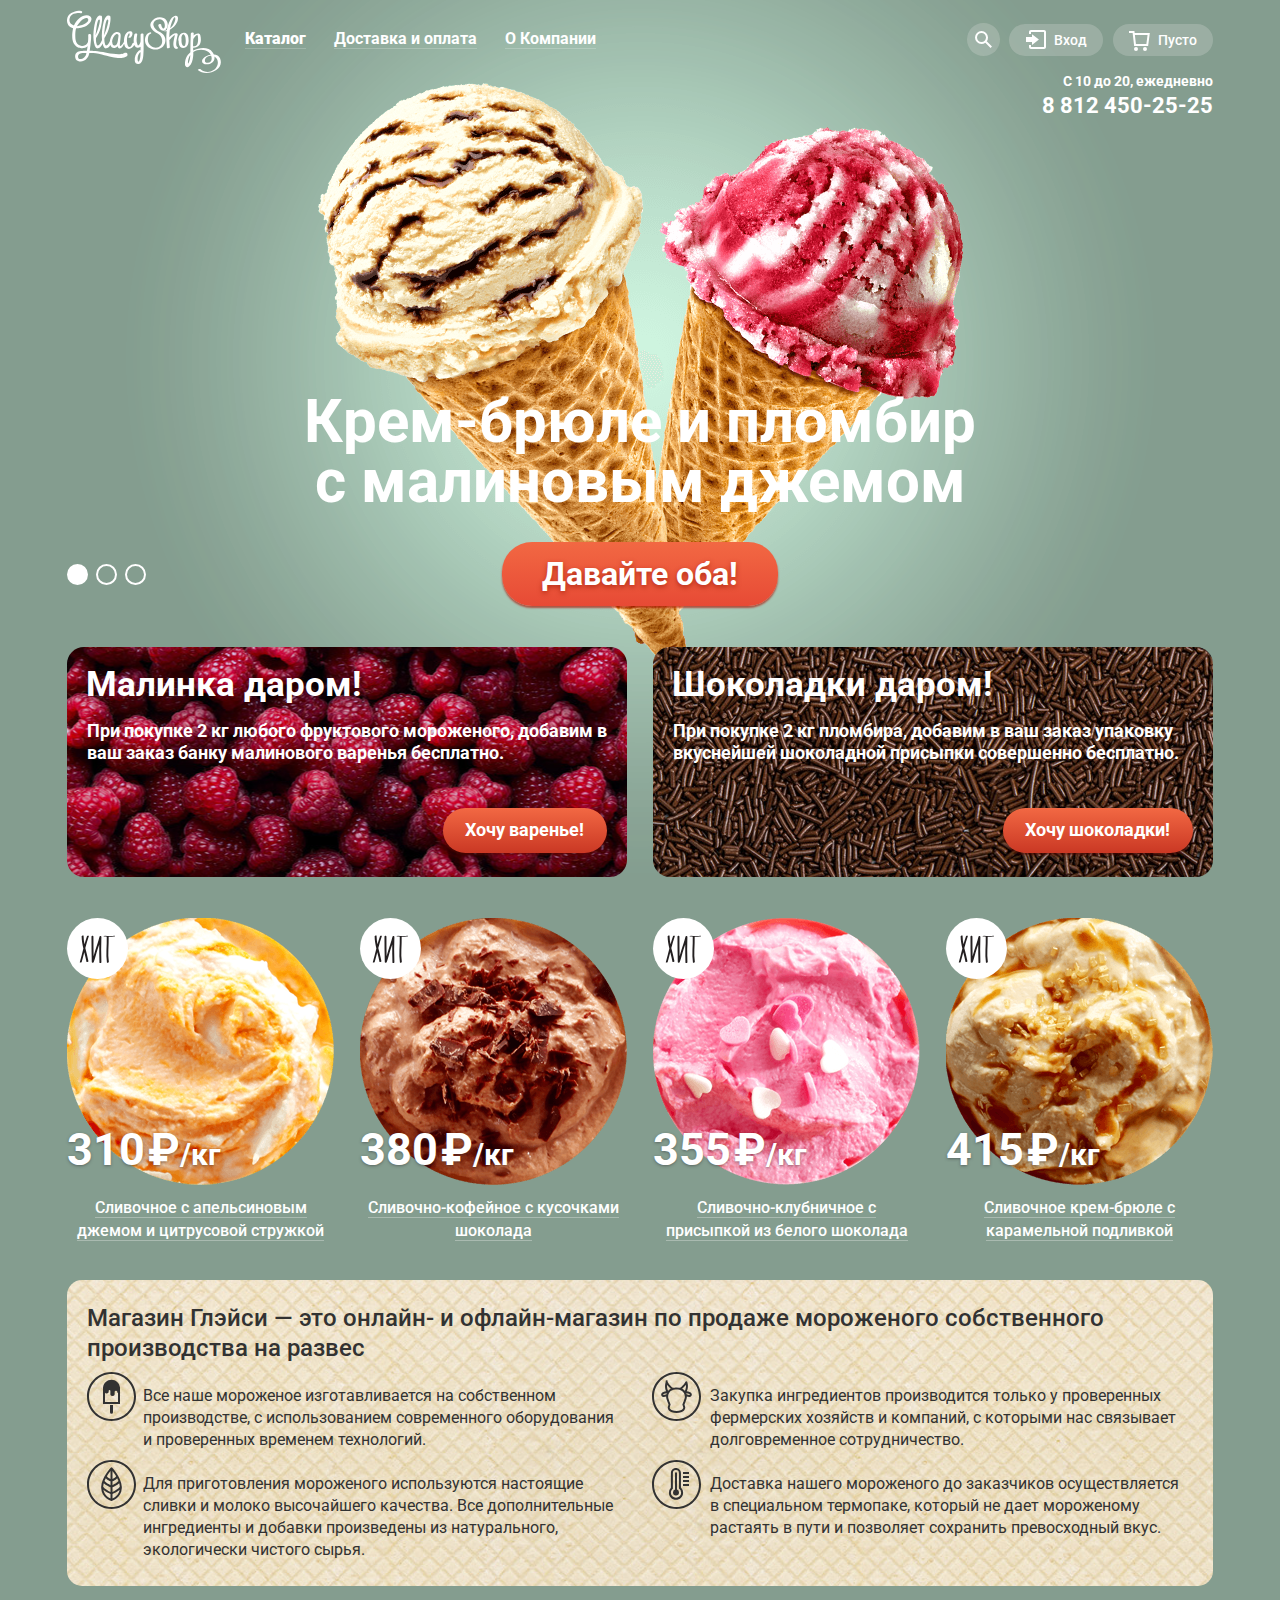
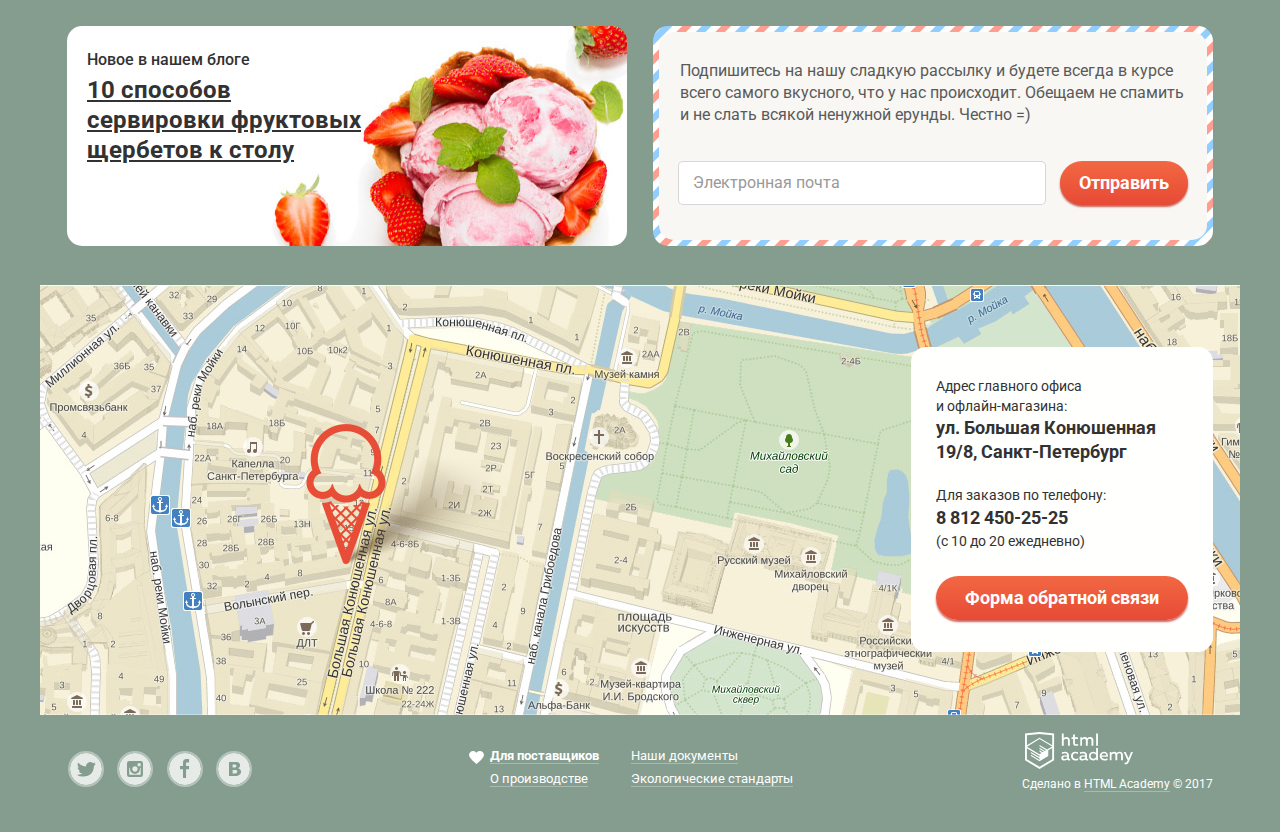
==== commit 107c8587: "Оживление интерактивных элементов" ====
--- a/index.html
+++ b/index.html
@@ -220,11 +220,13 @@
               </form>
             </div>
           </section>
-
-        </div>
-
-        <section class="contacts">
-          <img class="map" src="img/map-pin.jpg" width="1200" height="430" alt="Расположение магазина «Gllacy» на карте">
+        </div>
+      </main>
+
+      <section class="contacts">
+        <iframe src="https://www.google.com/maps/embed?pb=!1m18!1m12!1m3!1d1998.5968232854714!2d30.326051472260133!3d59.93883203026854!2m3!1f0!2f0!3f0!3m2!1i1024!2i768!4f13.1!3m3!1m2!1s0x4696310fca145cc1%3A0x42b32648d8238007!2z0JHQvtC70YzRiNCw0Y8g0JrQvtC90Y7RiNC10L3QvdCw0Y8g0YPQuy4sIDE5LzgsINCh0LDQvdC60YIt0J_QtdGC0LXRgNCx0YPRgNCzLCAxOTExODY!5e0!3m2!1sru!2sru!4v1537109770016" width="auto" height="430" frameborder="0" style="border:0" allowfullscreen></iframe>
+        <div class="contacts-wrapper">
+          <img src="img/map-pin.jpg" width="auto" height="430" alt="Расположение магазина «Gllacy» на карте">
           <div class="contacts-info">
             <h2 class="visually-hidden">Контактная информация</h2>
             <div class="main-contacts">
@@ -237,33 +239,31 @@
                 (с 10 до 20 ежедневно)
               </p>
             </div>
-            <a class="button" href="#">Форма обратной связи</a>
-          </div>
-        </section>
-
-        <section class="modal modal-message">
-          <h2>Мы обязательно вам ответим!</h2>
-          <form class="message-form" action="https://echo.htmlacademy.ru" method="post">
-            <p class="message-item">
-              <label class="visually-hidden" for="message-name-id">Ваше имя</label>
-              <input type="text" name="name" id="message-name-id" value="" placeholder="Как вас зовут?">
-            </p>
-            <p class="message-item">
-              <label class="visually-hidden" for="message-email-id">Электронная почта</label>
-              <input type="text" name="email" id="message-email-id" value="" placeholder="Ваша почта для ответа?">
-            </p>
-            <p class="message-item">
-              <label class="visually-hidden" for="message-question-id">Ваше сообщение</label>
-              <textarea name="message" id="message-question-id" cols="49" rows="6" placeholder="Напишите что-нибудь..."></textarea>
-            </p>
-            <button class="button" type="submit">Отправить</button>
-          </form>
-          <button class="modal-close" type="button">Закрыть</button>
-        </section>
-
-        <div class="overlay"></div>
-
-      </main>
+            <a class="button message-link" href="#">Форма обратной связи</a>
+          </div>
+        </div>
+      </section>
+
+      <section class="modal modal-message">
+        <h2>Мы обязательно вам ответим!</h2>
+        <form class="message-form" action="https://echo.htmlacademy.ru" method="post">
+          <p class="message-item">
+            <label class="visually-hidden" for="message-name-id">Ваше имя</label>
+            <input type="text" name="name" id="message-name-id" value="" placeholder="Как вас зовут?">
+          </p>
+          <p class="message-item">
+            <label class="visually-hidden" for="message-email-id">Электронная почта</label>
+            <input type="text" name="email" id="message-email-id" value="" placeholder="Ваша почта для ответа?">
+          </p>
+          <p class="message-item">
+            <label class="visually-hidden" for="message-question-id">Ваше сообщение</label>
+            <textarea name="message" id="message-question-id" cols="49" rows="6" placeholder="Напишите что-нибудь..."></textarea>
+          </p>
+          <button class="button" type="submit">Отправить</button>
+        </form>
+        <button class="modal-close" type="button">Закрыть</button>
+      </section>
+      <div class="overlay"></div>
 
       <footer class="main-footer">
         <div class="footer-wrapper">
@@ -303,8 +303,9 @@
           </div>
         </div>
       </footer>
-
     </div>
+
+    <script src="js/script.js"></script>
 
   </body>
 </html>
--- a/css/style.css
+++ b/css/style.css
@@ -200,6 +200,7 @@
 .site-navigation a {
   display: block;
   padding: 7px 14px;
+  outline: none;
 }
 
 .navigation-link {
@@ -342,6 +343,7 @@
   margin: 0;
   color: #fff;
   border-radius: 50%;
+  outline: none;
   background-color: rgba(248, 247, 244, 0.2);
 }
 
@@ -453,6 +455,7 @@
   padding: 8px 16px 8px 45px;
   color: #fff;
   border-radius: 20px;
+  outline: none;
   background-color: rgba(248, 247, 244, 0.2);
 }
 
@@ -582,6 +585,7 @@
   padding: 8px 16px 8px 45px;
   color: #fff;
   border-radius: 20px;
+  outline: none;
   background-color: rgba(248, 247, 244, 0.2);
 }
 
@@ -1070,6 +1074,7 @@
   font-weight: 500;
   line-height: 22px;
   color: #fff;
+  outline: none;
   border-bottom: 1px solid rgba(255, 255, 255, 0.3);
 }
 
@@ -1304,6 +1309,7 @@
   line-height: 30px;
   text-decoration: underline;
   color: #323232;
+  outline: none;
 }
 
 .news a:hover,
@@ -1366,15 +1372,35 @@
 
 .contacts {
   position: relative;
-  margin: 0 -27px;
-  padding: 0;
-}
-
-.map {
-  width: auto;
+  z-index: 1;
+  width: 100%;
   height: 430px;
-  margin: 0;
-  padding: 0;
+  margin-bottom: 5px;
+  padding: 0;
+}
+
+.contacts iframe {
+  position: absolute;
+  z-index: 2;
+  width: 100%;
+  height: 430px;
+}
+
+.contacts-wrapper {
+  position: relative;
+  display: flex;
+  width: 1146px;
+  margin: 0 auto;
+  padding: 0 27px;
+}
+
+.contacts-wrapper img {
+  position: absolute;
+  z-index: 1;
+  width: 1200px;
+  height: 430px;
+  margin: 0;
+  margin-left: -27px
 }
 
 .contacts-info {
@@ -1382,7 +1408,7 @@
   font-weight: 400;
   line-height: 20px;
   position: absolute;
-  z-index: 1;
+  z-index: 3;
   top: 62px;
   right: 27px;
   width: 302px;
@@ -1428,6 +1454,46 @@
   display: block;
   margin: 15px 25px 30px 25px;
   padding: 10px 19px;
+}
+
+@keyframes bounce {
+  0% {
+    transform: translateX(280px);
+  }
+
+  70% {
+    transform: translateX(-30px);
+  }
+
+  90% {
+    transform: translateX(10px);
+  }
+
+  100% {
+    transform: translateX(0);
+  }
+}
+
+@keyframes shake {
+  0%,
+  100% {
+    transform: translateX(0);
+  }
+
+  10%,
+  30%,
+  50%,
+  70%,
+  90% {
+    transform: translateX(-10px);
+  }
+
+  20%,
+  40%,
+  60%,
+  80% {
+    transform: translateX(10px);
+  }
 }
 
 .modal-message {
@@ -1443,6 +1509,15 @@
   border-radius: 10px;
 }
 
+.modal-show {
+  display: block;
+  animation: bounce 0.5s;
+}
+
+.modal-error {
+  animation: shake 0.5s;
+}
+
 .modal-message h2 {
   font-size: 24px;
   font-weight: 500;
@@ -1529,6 +1604,10 @@
   background-color: rgba(0, 0, 0, 0.3);
 }
 
+.overlay-show {
+  display: block;
+}
+
 .main-footer {
   font-size: 13px;
   font-weight: 400;
@@ -1568,6 +1647,7 @@
   height: 38px;
   margin: 0;
   padding: 0;
+  outline: none;
 }
 
 .social-button svg {
@@ -1643,6 +1723,7 @@
 
 .footer-info a,
 .footer-copyright a {
+  outline: none;
   border-bottom: 1px solid rgba(255, 255, 255, 0.3);
 }
 
@@ -1732,6 +1813,7 @@
 .breadcrumbs a {
   margin-right: 8px;
   color: #fff;
+  outline: none;
   border-bottom: 1px solid rgba(255, 255, 255, 0.3);
 }
 
@@ -2169,6 +2251,7 @@
   font-weight: 500;
   line-height: 22px;
   color: #fff;
+  outline: none;
   border-bottom: 1px solid rgba(255, 255, 255, 0.3);
 }
 
@@ -2223,6 +2306,7 @@
   height: 26px;
   margin-left: 3px;
   color: #fff;
+  outline: none;
   border-radius: 50%;
 }
 
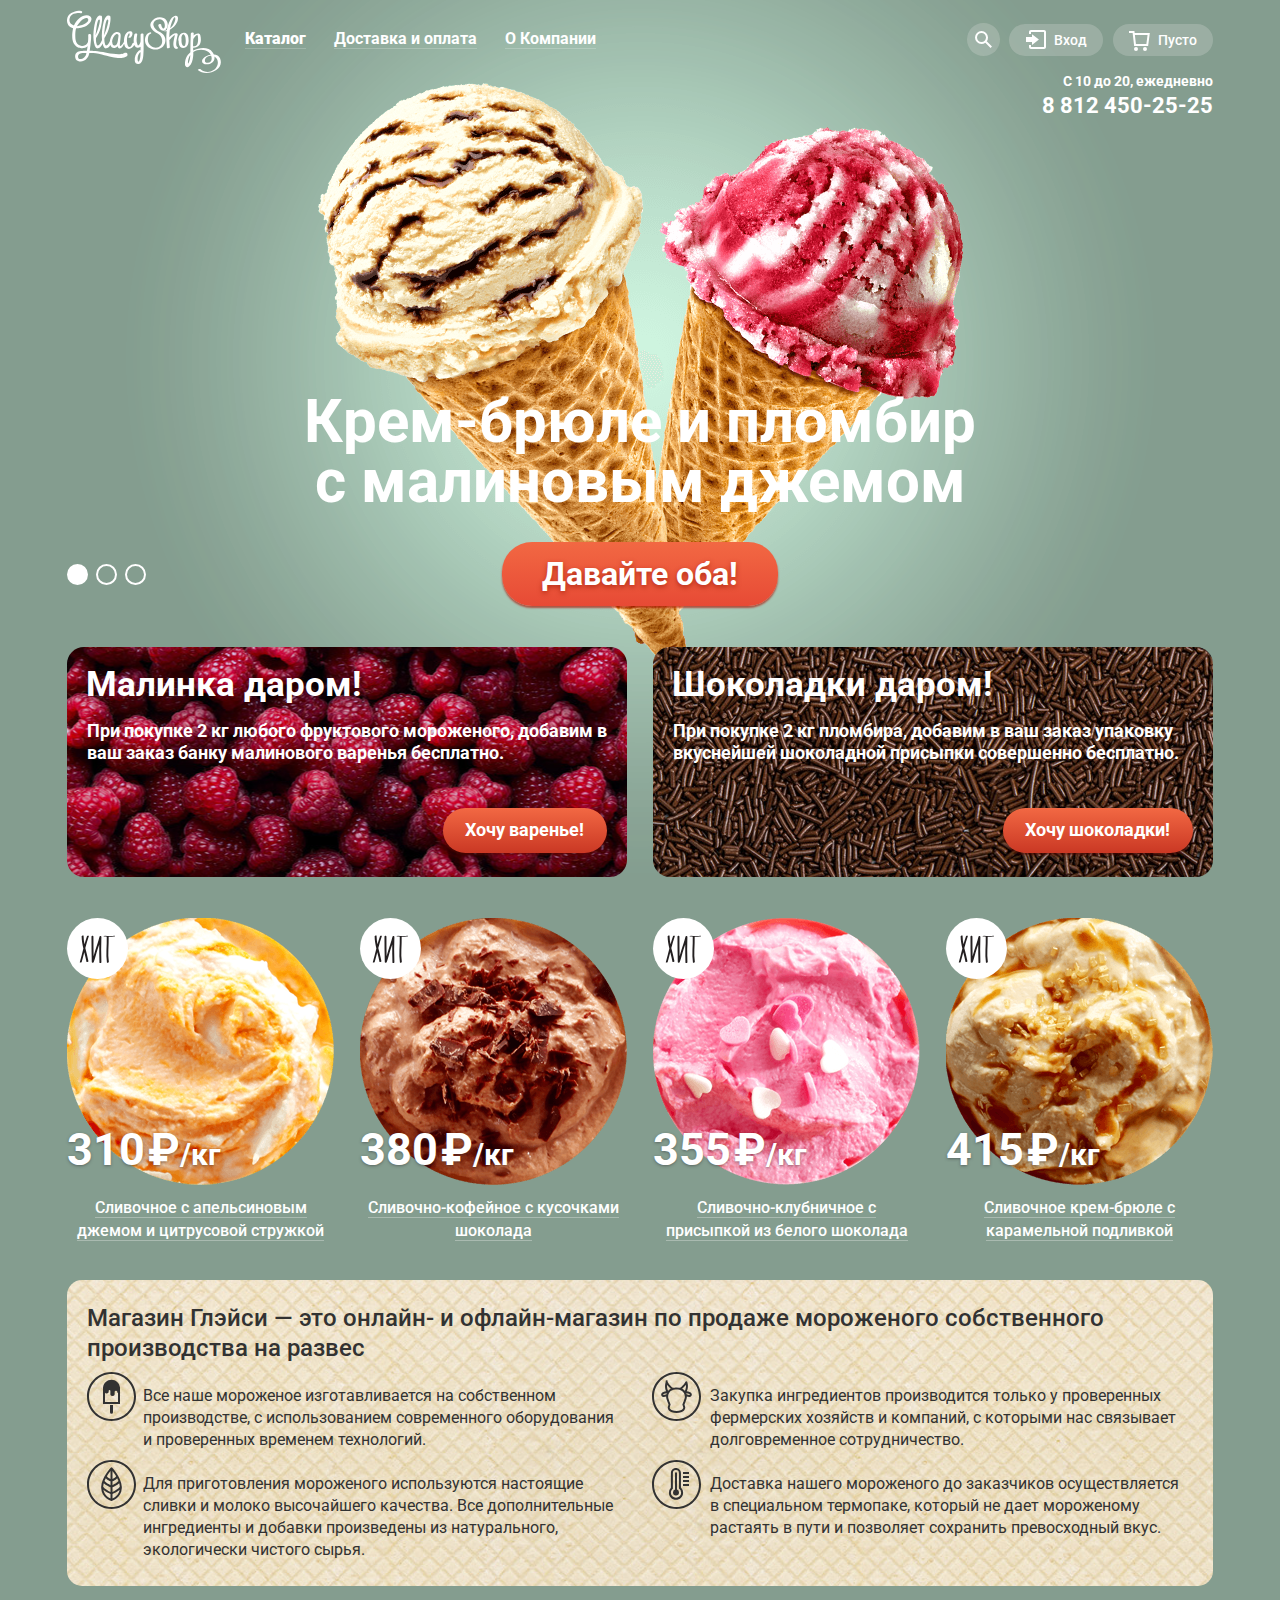
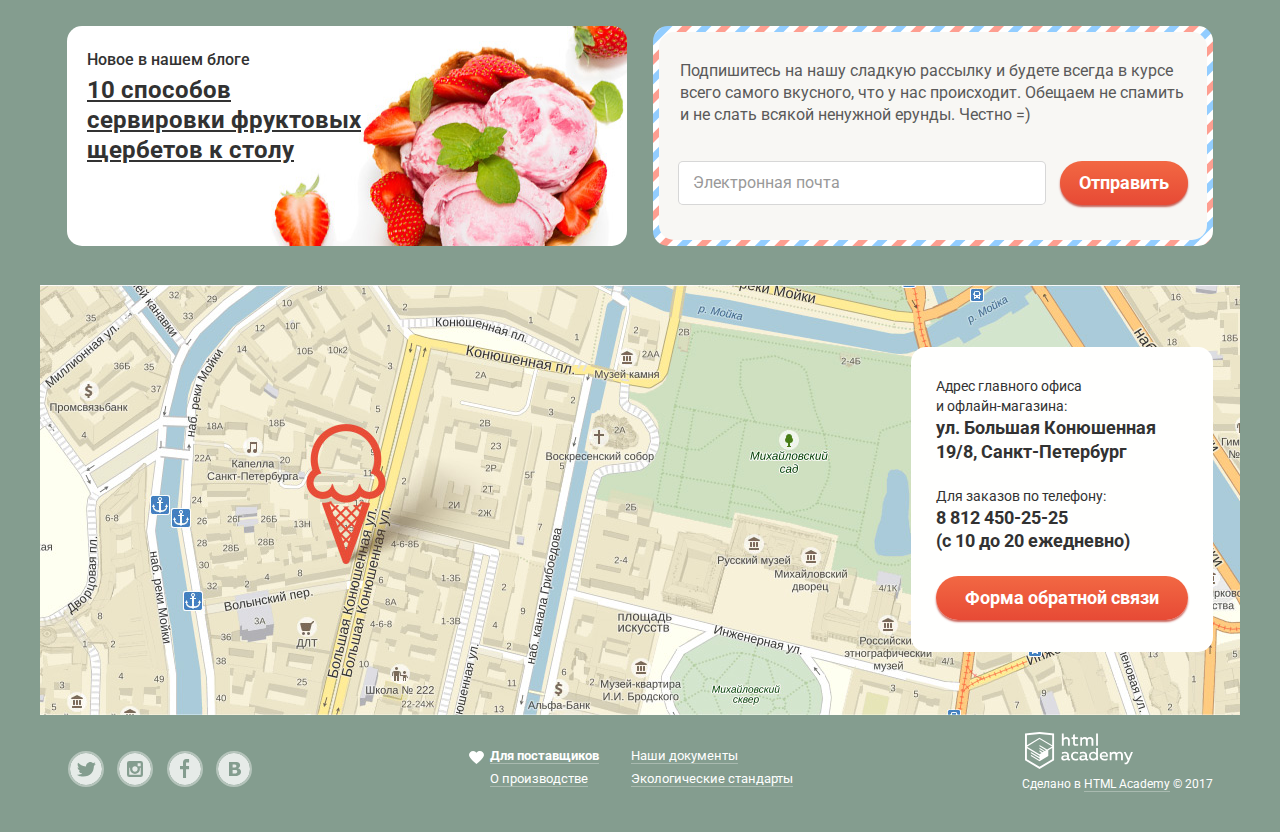
==== commit dd5053ae: "+" ====
--- a/index.html
+++ b/index.html
@@ -5,13 +5,15 @@
     <title>Gllacy Shop</title>
     <link href="https://fonts.googleapis.com/css?family=Roboto:400,500,700" rel="stylesheet">
     <link rel="stylesheet" href="css/normalize.css">
-    <link rel="stylesheet" href="css/style.css">
+    <link rel="stylesheet" href="css/style.min.css">
   </head>
   <body>
 
     <input class="visually-hidden" type="radio" id="product-1" name="toggle" checked>
     <input class="visually-hidden" type="radio" id="product-2" name="toggle">
     <input class="visually-hidden" type="radio" id="product-3" name="toggle">
+
+    <meta name="format-detection" content="telephone=no">
 
     <div class="site-wrapper">
 
@@ -305,7 +307,7 @@
       </footer>
     </div>
 
-    <script src="js/script.js"></script>
+    <script src="js/script.min.js"></script>
 
   </body>
 </html>
--- a/css/style.min.css
+++ b/css/style.min.css
@@ -0,0 +1,17 @@
+body{font-family:"Roboto",Arial,Verdana,sans-serif;font-size:16px;line-height:22px;margin:0;padding:0;color:#fff;background-color:#849d8f}.site-wrapper{background-color:#849d8f;background-image:url("../img/slider1.png")url(../img/slider1.png);background-repeat:no-repeat;background-position:top center}.site-wrapper::before,.site-wrapper::after{visibility:hidden;content:""}.site-wrapper::before{background-image:url("../img/slider2.png")url(../img/slider2.png)}.site-wrapper::after{background-image:url("../img/slider3.png")url(../img/slider3.png)}a{text-decoration:none}img{max-width:100%;height:auto}.list-style{list-style:none}.visually-hidden:not(:focus):not(:active),input[type="checkbox"].visually-hiddeninput[type=checkbox].visually-hidden,input[type="radio"].visually-hiddeninput[type=radio].visually-hidden{position:absolute;overflow:hidden;clip:rect(0 0 0 0);width:1px;height:1px;margin:-1px;padding:0;white-space:nowrap;border:0;-webkit-clip-path:inset(100%);clip-path:inset(100%)}.button{font-size:18px;font-weight:700;line-height:24px;display:inline-block;cursor:pointer;text-align:center;vertical-align:top;color:#fff;border:none0;border-radius:30px;outline:none0;background-image:linear-gradient(#f26843,#e74a35);box-shadow:0 2px 2px 0 rgba(172,16,0,0.64).64)}.button:hover,.button:focus{border:none0;background-color:rgba(255,255,255,0.2).2);background-image:linear-gradient(#f58669,#ec6f5e);box-shadow:0 2px 2px 0 #ac1000}.button:active{color:#fceeec;border:none0;background-color:rgba(0,0,0,0.07).07);background-image:linear-gradient(#f26843,#e74a35);box-shadow:inset 0 2px 2px 0 #942718}.modal{font-weight:400;color:#323232;background-color:#f8f7f4}.modal input,.subscription-item input,.modal-message textarea{font-family:inherit;font-size:16px;font-weight:700;line-height:24px;border:1px solid rgba(178,178,178,0.52).52);border-radius:5px;background-color:#fff;box-shadow:0 0 0 2px #f8f7f4}.modal input:hover,.subscription-item input:hover,.modal-message textarea:hover{box-shadow:0 0 0 2px rgba(154,154,154,0.52).52)}.modal input:focus,.subscription-item input:focus,.modal-message textarea:focus{outline:none0;box-shadow:0 0 0 2px rgba(46,136,228,0.52).52)}::-webkit-input-placeholder{font-family:"Roboto",Arial,Verdana,sans-serif;font-size:16px;font-weight:400;line-height:24px;color:#999}::-moz-placeholder{font-family:"Roboto",Arial,Verdana,sans-serif;font-size:16px;font-weight:400;line-height:24px;color:#999}:-moz-placeholder{font-family:"Roboto",Arial,Verdana,sans-serif;font-size:16px;font-weight:400;line-height:24px;color:#999}:-ms-input-placeholder{font-family:"Roboto",Arial,Verdana,sans-serif;font-size:16px;font-weight:400;line-height:24px;color:#999}.main-header{position:relative;display:flex;justify-content:space-between;flex-wrap:wrap;width:1146px;margin:0 auto;margin-bottom:274px;padding:0 27px}.navigation-block{max-width:800px}.main-header-logo{float:left;margin:0;margin-right:10px;padding:0;padding-top:10px}.main-navigation{font-weight:700;line-height:18px;display:flex;flex-wrap:wrap;color:#fff}.site-navigation{position:relative;z-index:2;display:flex;justify-content:space-between;flex-wrap:wrap;margin:0;padding:0;padding-top:23px}.site-navigation a{display:block;padding:7px 14px;outline:none0}.navigation-link{max-width:170px;color:#fff}.navigation-link span{border-bottom:1px solid rgba(255,255,255,0.2).2)}.navigation-link:hover,.navigation-link:focus{margin:0;color:#333;border:none0;border-radius:20px;background-color:#f7f6f3}.navigation-link:active{text-decoration:none;background-color:#ededed;box-shadow:inset 0 2px 1px 0 #696969}.navigation-link b{padding-bottom:32px}.submenu-link:hover .submenu,.submenu-link:focus .submenu{display:block}.submenu-link{position:relative}.submenu{line-height:16px;position:absolute;top:37px;left:-7px;display:none;width:144px;padding:0;border-radius:4px;background:#f8f7f4;box-shadow:0 20px 20px 0 rgba(0,0,0,0.4).4)}.submenu-link::before{position:absolute;z-index:-1;top:0;left:0;display:none;width:60px;height:18px;padding:7px 14px;content:"";text-decoration:none;border-radius:20px;background-color:#f7f6f3}.submenu-link:hover::before{display:block}.submenu-link:hover a{color:#333}.submenu a{font-size:14px;font-weight:400;line-height:16px;color:#323232}.submenu li:first-child{margin-top:8px;margin-bottom:12px;padding:3px 6px 7px 20px}a.submenu-new{font-weight:700;position:relative}.submenu-new:after{position:absolute;top:28px;left:-14px;width:129px;height:1px;content:"";background:#d1d0ce}.submenu li:nth-child(n+2){margin-bottom:5px;padding:3px 6px 7px 20px}.submenu li:last-child{margin-bottom:5px}.submenu li:hover,.submenu li:focus{background-color:#fbded7}.submenu li:active{background-color:#f6b5a5}.submenu a{padding:0}.user-block{position:relative;display:flex;justify-content:flex-end;flex-wrap:wrap;align-items:center;width:267px}.search{display:flex;justify-content:center;width:33px;height:33px;margin:0;color:#fff;border-radius:50%;outline:none0;background-color:rgba(248,247,244,0.2).2)}.search svg{margin-top:8px}.search:hover,.search:focus{background-color:#f8f7f4}.search:hover path,.search:focus path{fill:#323232}.search-wrapper:hover .modal-search{display:block}.search-wrapper{position:relative;z-index:2;margin-top:14px;padding-bottom:15px}.search-wrapper::before{position:absolute;z-index:-1;display:none;width:33px;height:33px;content:"";border-radius:50%;background-color:#f8f7f4}.search-wrapper:hover::before{display:block}.search-wrapper:hover path{fill:#323232}.modal-search{position:absolute;top:37px;right:0;display:none;width:341px;min-height:84px;margin:0;border-radius:5px;box-shadow:0 20px 20px 0 rgba(0,0,0,0.4).4)}.modal-search input{box-sizing:border-box;width:311px;min-height:44px;margin:0;margin-top:3px;margin-left:15px;padding-top:7px;padding-bottom:9px;padding-left:13px;border-radius:4px}.modal-search input::-webkit-input-placeholder{font-size:14px}.modal-search input::-moz-placeholder{font-size:14px}.modal-search input:-moz-placeholder{font-size:14px}.modal-search input:-ms-input-placeholder{font-size:14px;font-weight:400}.user-navigation{font-size:14px;font-weight:500;line-height:16px;display:flex;flex-wrap:wrap;justify-content:space-between;margin:0;padding:0}.login-link{position:relative;z-index:1;margin:0;margin-left:9px;padding:8px 16px 8px 45px;color:#fff;border-radius:20px;outline:none0;background-color:rgba(248,247,244,0.2).2)}.login-link:hover,.login-link:focus{font-weight:500;color:#323232;background-color:#f8f7f4}.login-link::before{position:absolute;top:6px;left:17px;width:22px;height:20px;content:"";background-image:url("../img/entrance.svg")url(../img/entrance.svg);background-repeat:no-repeat;background-position:0 0;background-size:21px 19px}.login-link:hover::before,.login-link:focus::before{background-image:url("../img/entrance-black.svg")url(../img/entrance-black.svg)}.login-wrapper{position:relative;z-index:2;display:flex;flex-wrap:wrap;margin-top:14px;padding-top:9px;padding-bottom:23px}.login-wrapper:hover .modal-login{display:block}.login-wrapper:hover a,.login-wrapper:focus a{color:#323232;background-color:#f8f7f4}.login-wrapper:hover::after,.login-wrapper:focus::after{position:absolute;z-index:2;top:14px;left:26px;width:22px;height:20px;content:"";cursor:pointer;background-color:#f8f7f4;background-image:url("../img/entrance-black.svg")url(../img/entrance-black.svg);background-repeat:no-repeat;background-position:0;background-size:21px 19px}.modal-login{position:absolute;top:45px;right:-1px;display:none;width:277px;min-height:214px;margin:0;color:#999;border-radius:5px;box-shadow:0 20px 20px 0 rgba(0,0,0,0.4).4)}.modal-login input{box-sizing:border-box;width:240px;margin:5px 20px;margin-bottom:1px;padding-top:9px;padding-bottom:9px;padding-left:13px;border-radius:4px}.modal-login input::-webkit-input-placeholder{font-size:14px}.modal-login input::-moz-placeholder{font-size:14px}.modal-login input:-moz-placeholder{font-size:14px}.modal-login input:-ms-input-placeholder{font-size:14px;font-weight:400;padding-bottom:16px}.entrance-wrapper{display:flex;justify-content:space-between;padding-top:3px}.login-form .button{margin:3px 20px 22px 19px;padding:10px 25px;border-radius:20px}.registration{padding:0}.modal-login a{font-size:13px;font-weight:400;line-height:23px;color:#323232;border-bottom:1px solid rgba(50,50,50,0.3).3)}.modal-login a:hover,.modal-login a:focus,.modal-login a:active{font-weight:400;color:#e84d37;border-bottom:1px solid rgba(232,77,55,0.3).3)}.basket-link{position:relative;z-index:1;margin:0;margin-left:10px;padding:8px 16px 8px 45px;color:#fff;border-radius:20px;outline:none0;background-color:rgba(248,247,244,0.2).2)}.basket-link:hover,.basket-link:focus{font-weight:500;color:#323232;background-color:#f8f7f4}.basket-link::before{position:absolute;top:7px;left:16px;width:23px;height:22px;content:"";background-image:url("../img/basket.svg")url(../img/basket.svg);background-repeat:no-repeat;background-position:0 0;background-size:21px 20px}.basket-link:hover::before,.basket-link:focus::before{width:21px;height:20px;background-image:url("../img/basket-red.svg")url(../img/basket-red.svg)}.basket-wrapper{position:relative;z-index:2;display:flex;margin-top:14px;padding-top:9px;padding-bottom:23px;flex-wrap:wrap}.basket-wrapper:hover .modal-basket,.basket-wrapper:focus .modal-basket{display:block}.basket-wrapper:hover .basket-link,.basket-wrapper:focus .basket-link{color:#323232;background-color:#f8f7f4}.basket-wrapper:hover::after,.basket-wrapper:focus::after{position:absolute;z-index:1;top:16px;left:26px;width:23px;height:22px;content:"";cursor:pointer;background-color:#f8f7f4;background-image:url("../img/basket-red.svg")url(../img/basket-red.svg);background-repeat:no-repeat;background-position:0 0;background-size:21px 20px}.basket-current{font-weight:500;z-index:2;color:#323232;background-color:#f8f7f4}.basket-current::after{position:absolute;z-index:2;top:7px;left:16px;width:23px;height:22px;content:"";background-color:#f8f7f4;background-image:url("../img/basket-red.svg")url(../img/basket-red.svg);background-repeat:no-repeat;background-position:0 0;background-size:21px 20px}.modal-basket{font-size:13px;font-weight:400;line-height:16px;position:absolute;top:45px;right:-1px;display:none;width:540px;color:#323232;border-radius:5px;box-shadow:0 20px 20px 0 rgba(0,0,0,0.4).4)}.basket-form{padding:20px 15px 21px 13px}.basket-list{padding:0}.basket-item{position:relative;display:flex;padding-top:9px;padding-bottom:28px;padding-left:73px}.basket-item:last-child{padding-bottom:13px}.modal-basket h3{font-size:13px;font-weight:400;line-height:16px;width:220px;margin:0;margin-right:27px}.basket-item:nth-child(1)::before{position:absolute;top:0;left:27px;width:33px;height:33px;content:"";background-image:url("../img/ice-cream1.1.png")url(../img/ice-cream1.1.png);background-repeat:no-repeat;background-position:0 0;background-size:33px}.basket-item:nth-child(2)::before{position:absolute;top:0;left:28px;width:33px;height:33px;content:"";background-image:url("../img/ice-cream1.3.png")url(../img/ice-cream1.3.png);background-repeat:no-repeat;background-position:0 0;background-size:33px}.basket-amount{width:110px;margin:0;margin-right:13px}.basket-amount span{color:#999}.basket-value{width:60px;margin:0}.basket-item .modal-close{position:absolute;top:8px;left:0;width:14px;height:14px;cursor:pointer;border:0;background-color:transparent}.basket-item .modal-close::before,.basket-item .modal-close::after{position:absolute;top:7px;left:1px;width:14px;height:1px;content:"";background-color:#231f20}.basket-item .modal-close::before{-webkit-transform:rotate(45deg);transform:rotate(45deg)}.basket-item .modal-close::after{-webkit-transform:rotate(-45deg);transform:rotate(-45deg)}.order-wrapper:before{position:absolute;top:3px;left:2px;width:510px;height:1px;content:"";background:#d1d0ce}.order-wrapper{position:relative;display:flex;flex-direction:column;align-items:flex-end;margin:0;padding-top:17px}.basket-total{font-size:15px;font-weight:700;line-height:18px;margin:0}.basket-form .button{padding:9px 15px;margin-top:15px}.call{display:flex;flex-direction:column;justify-content:flex-end;align-items:flex-end;flex-wrap:wrap;width:1146px;margin-top:-27px}.call-time{font-size:14px;font-weight:700;line-height:16px;margin:0;padding:0;padding-top:20px}.call-phone{font-size:22px;font-weight:700;line-height:24px;margin:0;padding:0;padding-top:5px;color:#fff;border:none0}.container{display:flex;flex-direction:column;width:1146px;margin:0 auto;padding:0 27px}.slider{position:relative;margin-bottom:41px;text-align:center}.slider-list{margin:0;padding:0}.slider-item{display:none;text-align:center}.slider-item h3{font-size:60px;font-weight:700;line-height:60.35px;width:700px;margin:0 auto;margin-bottom:29px;padding:0}.slider-item .button{font-size:32px;font-weight:700;line-height:44px;padding:10px 40px;border-radius:30px;text-shadow:0 2px 5px rgba(160,32,11,0.76).76)}.slider-controls{font-size:0;position:absolute;z-index:2;bottom:20px;left:0}.slider-controls label{display:inline-block;width:17px;height:17px;margin-right:8px;cursor:pointer;vertical-align:top;border:2px solid #fff;border-radius:50%;background-color:transparent}.slider-controls label:hover,.slider-controls label:focus{background-color:rgba(255,255,255,0.4).4)}#product-1:checked~.site-wrapper{background-color:#849d8f;background-image:url("../img/slider1.png")url(../img/slider1.png)}#product-2:checked~.site-wrapper{background-color:#8996a6;background-image:url("../img/slider2.png")url(../img/slider2.png)}#product-3:checked~.site-wrapper{background-color:#9d8b84;background-image:url("../img/slider3.png")url(../img/slider3.png)}#product-1:checked~.site-wrapper #slide1,#product-2:checked~.site-wrapper #slide2,#product-3:checked~.site-wrapper #slide3{display:block}#product-1:checked~.site-wrapper label[for="product-1"]label[for=product-1],#product-2:checked~.site-wrapper label[for="product-2"]label[for=product-2],#product-3:checked~.site-wrapper label[for="product-3"]label[for=product-3]{background-color:#fff}.gifts{max-width:1146px;margin-bottom:15px}.gifts-list{font-weight:700;display:flex;justify-content:space-between;flex-wrap:wrap;margin:0;padding:0}.gifts-list li{margin-bottom:26px}.gifts-list h3{font-size:35px;line-height:41px;margin:17px 19px 15px 19px}.gifts-list p{font-size:18px;line-height:22px;margin:0 19px 44px 20px}.gifts-list .button{font-size:18px;line-height:24px;display:block;float:right;margin:0;margin-right:20px;margin-bottom:20px;padding:10px 23px 11px 22px;border-radius:50px;background-image:linear-gradient(#f26843,#ca3824);box-shadow:0 2px 2px 0 rgba(85,8,0,0.54).54)}.gifts-list .button:hover,.gifts-list .button:focus{cursor:pointer;color:#fff;border:none0;background-color:rgba(255,255,255,0.2).2);background-image:linear-gradient(#f26843,#e74a35);box-shadow:0 1px 2px 0 #ac1000}.gifts-list .button:active{color:#fceeec;border:none0;outline:none0;background-color:rgba(0,0,0,0.07).07);background-image:linear-gradient(#f26843,#e74a35);box-shadow:inset 0 2px 2px 0 #942718}.gifts-raspberries,.gifts-chocolate{width:560px;min-height:230px;margin:0;padding:0;border-radius:17px}.gifts-raspberries{background-color:#7a0f22;background-image:url("../img/raspberries.jpg")url(../img/raspberries.jpg);background-repeat:no-repeat;background-position:center}.gifts-chocolate{background-color:#3d2316;background-image:url("../img/chocolate.jpg")url(../img/chocolate.jpg);background-repeat:no-repeat;background-position:center}.hits{width:1172px;margin:-6px -13px 12px -13px}.hits-list{display:flex;flex-wrap:wrap;margin:0;padding:0}.hits-item{position:relative;display:flex;flex-direction:column;width:293px;margin:0;margin-bottom:26px;padding:0}.hits-item h3{margin:0;margin-top:11px;margin-right:7px;margin-left:7px;padding:0;padding-right:11px;padding-left:11px;text-align:center;order:1}.hits-item a:first-child{font-size:16px;font-weight:500;line-height:22px;color:#fff;outline:none0;border-bottom:1px solid rgba(255,255,255,0.3).3)}.hits-item a:first-child:hover,.hits-item a:first-child:focus,.hits-item a:first-child:active{color:#ffbc9e;border-bottom:1px solid rgba(255,188,158,0.3).3)}.catalog-image{width:267px;height:267px;margin:0;margin-top:6px;margin-left:13px;padding:0}.hits .catalog-image::before{position:absolute;top:6px;left:13px;width:61px;height:61px;content:"";background-image:url("../img/hit.svg")url(../img/hit.svg);background-repeat:no-repeat;background-position:0 0}.catalog-price{font-size:45px;font-weight:700;line-height:45px;position:absolute;top:214px;left:13px;display:flex;justify-content:space-between;align-items:baseline;min-width:154px;margin:0;padding:0;color:#fff;text-shadow:0 1px 3px rgba(49,50,53,0.5).5)}.ruble{font-weight:700;margin-top:1px;margin-left:2px}.catalog-price span{font-size:30px;left:10px}.hits-item:hover{z-index:1;margin-bottom:-50px;padding-bottom:50px;border-radius:10px;background-color:rgba(255,255,255,0.2).2);box-shadow:0 20px 20px 0 rgba(0,0,0,0.08).08)}.hits-item .button{display:none;margin:0;margin-top:6px;margin-left:13px;padding:10px 17px;order:2}.hits-item:hover .button{position:absolute;top:332px;left:33px;display:block}.features{max-width:1146px;margin:0;margin-bottom:40px;padding:0;color:#323232;border-radius:15px;background-color:#e9dbbe;background-image:url("../img/wafer.jpg")url(../img/wafer.jpg);background-repeat:no-repeat;background-position:center}.features-wrapper{margin:23px 20px 3px 20px;padding:0}.features h3{font-size:24px;font-weight:500;line-height:30px;margin:0;margin-bottom:22px;padding:0}.features-list{display:flex;flex-wrap:wrap;margin:0;padding:0}.features-item{font-size:16px;font-weight:400;line-height:22px;position:relative;width:480px;margin:0;margin-bottom:22px;padding:0;padding-left:56px}.features-item:nth-child(odd){margin-right:31px}.features-item:first-child::before{position:absolute;top:-13px;left:0;width:49px;height:49px;content:"";background-image:url("../img/ice-cream.svg")url(../img/ice-cream.svg);background-repeat:no-repeat;background-position:0 0}.features-item:nth-child(2)::before{position:absolute;top:-13px;left:-2px;width:49px;height:49px;content:"";background-image:url("../img/cow.svg")url(../img/cow.svg);background-repeat:no-repeat;background-position:0 0}.features-item:nth-child(3)::before{position:absolute;top:-13px;left:0;width:49px;height:49px;content:"";background-image:url("../img/eco.svg")url(../img/eco.svg);background-repeat:no-repeat;background-position:0 0}.features-item:last-child::before{position:absolute;top:-13px;left:-2px;width:49px;height:49px;content:"";background-image:url("../img/thermometer.svg")url(../img/thermometer.svg);background-repeat:no-repeat;background-position:0 0}.news-wrapper{display:flex;justify-content:space-between;flex-wrap:wrap;max-width:1146px;min-height:220px;margin:0;margin-bottom:39px;padding:0}.news,.subscription{width:560px;margin:0;padding:0;border-radius:15px}.news{color:#323232;background-color:#fff;background-image:url("../img/strawberry.jpg")url(../img/strawberry.jpg);background-repeat:no-repeat;background-position:17% 39.5%}.news h2{font-size:16px;font-weight:500;line-height:22px;margin:0;margin-top:23px;margin-left:20px;padding:0}.news-headline{display:block;max-width:285px;margin-top:4px;margin-bottom:20px;margin-left:20px;padding:0}.news a{font-size:24px;font-weight:700;line-height:30px;text-decoration:underline;color:#323232;outline:none0}.news a:hover,.news a:focus{color:#e84d37}.subscription{font-size:16px;width:560px;color:#5a5a5a;border-radius:15px;background-color:#fff;background-image:url("../img/post.svg")url(../img/post.svg);background-size:39px 39px;background-position:0 0}.subscription-wrapper{display:flex;flex-direction:column;width:548px;min-height:208px;margin:6px;padding:0;border-radius:15px;background-color:#f8f7f4}.subscription-info{font-weight:400;line-height:22px;margin:28px 21px 19px 21px;padding:0}.subscription-form{display:flex;justify-content:space-between;align-items:center;margin:0 19px;padding:0}.subscription-item input{box-sizing:border-box;width:368px;margin:0;padding-top:9px;padding-bottom:9px;padding-left:14px}.subscription-item input:-ms-input-placeholder{font-weight:400;padding-bottom:14px}.subscription-form .button{display:block;margin:0;padding:10px 19px}.contacts{position:relative;z-index:1;width:100%;height:430px;margin-bottom:5px;padding:0}.contacts iframe{position:absolute;z-index:2;width:100%;height:430px}.contacts-wrapper{position:relative;display:flex;width:1146px;margin:0 auto;padding:0 27px}.contacts-wrapper img{position:absolute;z-index:1;width:1200px;height:430px;margin:0;margin-left:-27px}.contacts-info{font-size:14px;font-weight:400;line-height:20px;position:absolute;z-index:3;top:62px;right:27px;width:302px;min-height:305px;color:#323232;border-radius:15px;background-color:#fffffe}.main-contacts{display:block;margin:29px 25px 0 25px;padding:0}.main-contacts span,.contacts-call span{font-size:18px;font-weight:700;line-height:24px}.contacts-call{line-height:22px;display:block;margin:20px 25px 24px 0;padding:0;color:#323232;border:none0}.contacts-call .phone{font-size:14px;font-weight:400;line-height:20px}.contacts-call:first-child{line-height:20px}.contacts-info .button{display:block;margin:15px 25px 30px 25px;padding:10px 19px}@keyframes bounce{0%{transform:translateX(280px)}70%{transform:translateX(-30px)}90%{transform:translateX(10px)}100%to{transform:translateX(0)}}@keyframes shake{0%,100%to{transform:translateX(0)}10%,30%,50%,70%,90%{transform:translateX(-10px)}20%,40%,60%,80%{transform:translateX(10px)}}.modal-message{position:fixed;z-index:5;top:50%;left:50%;display:none;width:427px;margin-top:-210px;margin-left:-237px;padding:15px 25px 27px 24px;border-radius:10px}.modal-show{display:block;animation:bounce 0.5s.5s}.modal-error{animation:shake 0.5s.5s}.modal-message h2{font-size:24px;font-weight:500;line-height:28px;margin:0;margin-bottom:20px;color:#323232}.message-form p{margin:0;margin-bottom:21px}.message-form input[type="text"]input[type=text]{box-sizing:border-box;width:267px;padding-top:9px;padding-bottom:8px;padding-left:13px}.message-form textarea{box-sizing:border-box;width:100%;overflow:auto;margin:0;padding-top:7px;padding-left:14px;resize:none}.message-form input:-ms-input-placeholder,.message-form textarea:-ms-input-placeholder{font-weight:400;padding-bottom:14px}.message-form .button{font-size:18px;font-weight:700;line-height:24px;margin:0;margin-top:-4px;margin-left:291px;padding:10px 23px}.modal-message .modal-close{font-size:0;position:absolute;top:11px;right:13px;width:22px;height:22px;cursor:pointer;border:0;background-color:transparent}.modal-message .modal-close::before,.modal-message .modal-close::after{position:absolute;top:10px;left:0;width:22px;height:2px;content:"";background-color:#231f20}.modal-message .modal-close::before{-webkit-transform:rotate(45deg);transform:rotate(45deg)}.modal-message .modal-close::after{-webkit-transform:rotate(-45deg);transform:rotate(-45deg)}.overlay{position:fixed;z-index:4;top:0;left:0;display:none;width:100%;height:100%;background-color:rgba(0,0,0,0.3).3)}.overlay-show{display:block}.main-footer{font-size:13px;font-weight:400;line-height:18px;width:1146px;margin:0 auto;padding:0 27px;color:#fff}.main-footer a{color:#fff}.footer-wrapper{display:flex;justify-content:space-between;margin:0;padding:12px 0 26px 0}.footer-socials ul{display:flex;flex-wrap:wrap;justify-content:space-between;width:186px;max-width:267px;margin:0;padding:18px 0}.social-button{display:flex;align-items:center;justify-content:center;width:38px;height:38px;margin:0;padding:0;outline:none0}.social-button svg{opacity:0.8.8;border:2px solid rgba(255,255,255,0.5).5);border-radius:50%}.social-button:hover svg,.social-button:focus svg{opacity:1;border:2px solid rgba(255,255,255,0.7).7)}.social-button:active path{border:2px solid rgba(255,255,255,0.7).7);box-shadow:inset 0 2px 1px 0 #888;fill:#e9e9e9}.footer-info{display:flex;justify-content:center;max-width:612px;margin:0 auto;padding:0}.footer-info ul:first-child{position:relative;display:flex;flex-direction:column;flex-wrap:wrap;max-width:293px;margin:0;padding:0;padding-top:15px;padding-right:27px;padding-left:83px}.footer-info ul:first-child::before{position:absolute;top:19px;left:62px;width:15px;height:13px;content:"";background-image:url("../img/heart.svg")url(../img/heart.svg);background-repeat:no-repeat;background-position:0 0}.footer-info ul:first-child:hover::before svg,.footer-info ul:first-child:focus::before svg{background-color:#ffbc9e}.footer-info ul:last-child{display:flex;flex-direction:column;flex-wrap:wrap;max-width:319px;margin:0;padding:0;padding-top:15px;padding-left:5px}.footer-info li{margin-bottom:5px}.footer-info a,.footer-copyright a{outline:none0;border-bottom:1px solid rgba(255,255,255,0.3).3)}.footer-info a:hover,.footer-info a:focus,.footer-info a:active,.footer-copyright a:hover,.footer-copyright a:focus,.footer-copyright a:active{color:#ffbc9e;border-bottom:1px solid rgba(255,188,158,0.3).3)}.footer-copyright{font-size:12px;max-width:267px;margin:0;padding:0}.footer-copyright img,.footer-copyright img:hover,.footer-copyright img:focus,.footer-copyright img:active{border-bottom:none}.footer-copyright img{float:right;padding-right:80px}.footer-copyright p{float:right;margin:0;margin-top:6px;padding:0}.inner-page .main-header{margin-bottom:-19px}.navigation-current>a,.navigation-current>a:hover,.navigation-current>a:focus,.navigation-current>a:active{margin:0;color:#fff;border-radius:20px;background-color:#d07058;box-shadow:none}.navigation-current span{border:none0}.navigation-current::before{background-color:#d07058}.navigation-current:hover>a{color:#fff}.breadcrumbs{position:relative;z-index:1;font-size:14px;font-weight:400;line-height:16px;display:flex;flex-wrap:wrap;min-height:16px;margin:0;margin-bottom:5px;padding:0}.breadcrumbs li{padding-right:7px}.breadcrumbs a{margin-right:8px;color:#fff;outline:none0;border-bottom:1px solid rgba(255,255,255,0.3).3)}.breadcrumbs a:hover,.breadcrumbs a:focus,.breadcrumbs a:active{color:#ffbc9e;border-bottom:1px solid rgba(255,188,158,0.3).3)}.page-title{font-size:35px;font-weight:700;line-height:41px;width:1146px;margin:0;margin-bottom:25px;padding:0;color:#fff}.filters{width:860px;margin-bottom:40px}.filter{display:flex;justify-content:space-between;flex-wrap:wrap;margin:0;padding:0}.filter fieldset{border:none0}.legend,.filter legend{font-size:14px;font-weight:500;line-height:16px;color:#fff}.filter-sorting{position:relative;display:flex;flex-direction:column;margin:0;padding:0}.filter-sorting .legend{width:163px;min-height:16px;margin:0;margin-bottom:5px;margin-left:16px;padding:0}.sorting-select select{font:inherit;width:193px;margin:0;padding-top:8px;padding-bottom:6px;padding-left:16px;cursor:pointer;color:#fff;border:none0;border-radius:20px;background-color:rgba(255,255,255,.2);-webkit-appearance:none;-moz-appearance:none;appearance:none}.sorting-select select::-ms-expand{display:none}.sorting-select select:hover,.sorting-select select:focus{color:#323232;border:none0;background-color:rgba(255,255,255,0.2).2)}.sorting-select select:active{border:none0;outline:none0}.sorting-select::before{position:absolute;z-index:1;top:36px;right:15px;content:"";pointer-events:none;border-width:9px 5px 0 5px;border-style:solid;border-color:#fff transparent transparent transparent}.sorting-select:hover::before{border-width:9px 5px 0 5px;border-style:solid;border-color:#323232 transparent transparent transparent}.sorting-select::after{position:absolute;z-index:-1;top:21px;left:0;display:none;width:164px;height:21px;padding:7px 14px;content:"";border-radius:20px;background-color:#fff}.sorting-select:hover::after{display:block}.filter-price{display:flex;flex-direction:column;margin:0;padding:0}.filter-price .legend{width:182px;min-height:16px;margin:0;margin-bottom:5px;margin-left:13px;padding:0}.range-controls{position:relative;width:176px;height:18px;padding-top:18px;padding-right:21px;padding-left:21px;border-radius:20px;background-color:rgba(255,255,255,0.2).2)}.range-controls .scale{height:2px;background-color:rgba(248,247,244,0.5).5)}.range-controls .bar{width:100px;height:2px;background:#f8f7f4}.range-controls .toggle{position:absolute;top:9px;left:0;width:4px;height:4px;padding:0;cursor:pointer;border:8px solid #fff;border-radius:50%;background-color:#ababab}.range-controls .toggle-min{left:33px}.range-controls .toggle-max{left:131px}.range-controls .toggle:hover,.range-controls .toggle:focus{-webkit-transform:scale(1.1);transform:scale(1.1)}.filter ul{font-size:16px;line-height:18px;display:flex;justify-content:space-between;border-radius:20px;background-color:rgba(255,255,255,0.2).2)}.filter-fat .filter-option:first-child{margin-left:40px}.filter-fat .filter-option:last-child{margin-right:19px}.filter-fat .filter-option{padding-top:3px;padding-left:3px}.filter-fat{display:flex;flex-direction:column;margin:0;padding:0}.filter-fat legend{width:103px;min-height:16px;margin:0;margin-bottom:5px;margin-left:13px;padding:0}.filter-fat ul{display:flex;justify-content:space-between;align-items:center;width:415px;min-height:36px;margin:0;padding:0}.filter-input-radio+label::before{position:absolute;top:-3px;left:-31px;width:16px;height:16px;content:"";opacity:.8;border:3px solid #fff;border-radius:50%}.filter-input-radio:checked+label::after{position:absolute;top:4px;left:-24px;width:8px;height:8px;content:"";opacity:.8;border-radius:50%;background-color:#fff}.filter-input-radio+label:hover::before,.filter-input-radio+label:focus::before,.filter-input-radio:checked+label:hover::after,.filter-input-radio:checked+label:focus::after{opacity:1}.filter-wrapper{display:flex;margin:0;margin-top:18px;padding:0}.filter-filler{display:flex;flex-direction:column;margin:0;padding:0}.filter-filler legend{width:251px;min-height:16px;margin:0;margin-bottom:5px;margin-left:16px;padding:0}.filter-filler ul{position:relative;display:flex;justify-content:space-between;align-items:center;width:702px;min-height:36px;margin:0;margin-right:14px;padding:0}.filter-filler .filter-option:first-child{margin-left:40px}.filter-filler .filter-option:last-child{margin-right:18px}.filter-filler .filter-option{padding-left:7px}.filter-option label{position:relative;display:block;cursor:pointer}.filter-input-checkbox+label::before{position:absolute;top:-2px;left:-34px;width:24px;height:23px;content:"";opacity:0.8.8;background-image:url("../img/checkbox-off.svg")url(../img/checkbox-off.svg);background-repeat:no-repeat;background-position:0 0;background-size:22px 21px}.filter-input-checkbox+label:hover::before,.filter-input-checkbox+label:focus::before{opacity:1}.filter-input-checkbox:checked+label::after{position:absolute;top:-2px;left:-34px;width:27px;height:23px;content:"";background-color:#9db1a5;background-image:url("../img/checkbox-checked.svg")url(../img/checkbox-checked.svg);background-repeat:no-repeat;background-position:0 0;background-size:26px 21px}.filter-input-checkbox:checked+label:hover::after,.filter-input-checkbox:checked+label:focus::after{background-image:url("../img/checkbox.svg")url(../img/checkbox.svg)}.filter-input:disabled+label{opacity:0.4.4}.filter-button{font-size:16px;font-weight:500;line-height:18px;width:144px;height:36px;margin:0;margin-top:21px;padding:0;cursor:pointer;color:#fff;border-width:2px;border-style:solid;border-color:#fff;border-radius:20px;background-color:rgba(255,255,255,0.2).2)}.filter-button:hover,.filter-button:focus{color:#323232;border:none0;outline:none0;background-color:#fbfcfb}.filter-button:active{border:none0;background-color:#eaeaea;box-shadow:inset 0 2px 1px 0 #696969}.catalog{width:1172px;margin:-6px -13px 40px -13px}.catalog-list{display:flex;flex-wrap:wrap;margin:0;padding:0}.catalog-item{position:relative;display:flex;flex-direction:column;width:293px;margin:0;margin-bottom:31px;padding:0}.catalog-item h3{margin:0;margin-top:12px;margin-right:7px;margin-left:7px;padding:0;padding-right:11px;padding-left:11px;text-align:center;order:1}.catalog-item a:first-child{font-size:16px;font-weight:500;line-height:22px;color:#fff;outline:none0;border-bottom:1px solid rgba(255,255,255,0.3).3)}.catalog-item a:first-child:hover,.catalog-item a:first-child:focus,.catalog-item a:first-child:active{color:#ffbc9e;border-bottom:1px solid rgba(255,188,158,0.3).3)}.catalog-item:hover{z-index:1;margin-bottom:-43px;padding-bottom:43px;border-radius:5px;background-color:rgba(255,255,255,0.2).2);box-shadow:0 20px 20px 0 rgba(0,0,0,0.08).08)}.catalog-item .button{display:none;margin:0;margin-top:6px;margin-left:13px;padding:10px 17px;order:2}.catalog-item:hover .button{position:absolute;top:332px;left:33px;display:block}.pagination-list{display:flex;justify-content:flex-end;flex-wrap:wrap;margin:0;margin-top:49px}.pagination-item a{font-size:16px;font-weight:500;line-height:18px;display:flex;justify-content:center;align-items:center;width:26px;height:26px;margin-left:3px;color:#fff;outline:none0;border-radius:50%}.pagination-item a:hover,.pagination-item a:focus{background-color:rgba(255,255,255,0.2).2)}.pagination-item a:active{color:#000;background-color:#fff}.pagination-current a{color:#000;background:rgba(255,255,255,0.2).2);background-color:#fff}.pagination-current a:hover,.pagination-current a:focus{cursor:default;color:#323232;background-color:#fff}.pagination-back{position:relative;display:inline-block;width:17px;margin-right:10px;vertical-align:top}.pagination-back::before{position:absolute;top:8px;left:8px;width:8px;height:8px;content:"";-webkit-transform:rotate(45deg);transform:rotate(45deg);border:1px solid #fff;border-top-color:transparent;border-right-color:transparent}.pagination-disabled::before{border-color:rgba(255,255,255,0.2).2);border-top-color:transparent;border-right-color:transparent}.pagination-next{position:relative;width:17px;margin-left:20px;cursor:pointer}.pagination-next::after{position:absolute;top:8px;left:-8px;width:8px;height:8px;content:"";cursor:pointer;-webkit-transform:rotate(-135deg);transform:rotate(-135deg);border:1px solid #fff;border-top-color:transparent;border-right-color:transparent}.inner-page .main-footer{position:relative}.inner-page .main-footer:after{position:absolute;top:-11px;left:27px;width:1146px;height:1px;content:"";opacity:0.3.3;background:#fff}.inner-page .footer-wrapper{padding-top:8px}
+mergeAtrule
+@keyframes bounce{0%{transform:translateX(280px)}70%{transform:translateX(-30px)}90%{transform:translateX(10px)}to{transform:translateX(0)}}@keyframes shake{0%,to{transform:translateX(0)}10%,30%,50%,70%,90%{transform:translateX(-10px)}20%,40%,60%,80%{transform:translateX(10px)}}body{font-family:"Roboto",Arial,Verdana,sans-serif;font-size:16px;line-height:22px;margin:0;padding:0;color:#fff;background-color:#849d8f}.site-wrapper{background-color:#849d8f;background-image:url(../img/slider1.png);background-repeat:no-repeat;background-position:top center}.site-wrapper::before,.site-wrapper::after{visibility:hidden;content:""}.site-wrapper::before{background-image:url(../img/slider2.png)}.site-wrapper::after{background-image:url(../img/slider3.png)}a{text-decoration:none}img{max-width:100%;height:auto}.list-style{list-style:none}.visually-hidden:not(:focus):not(:active),input[type=checkbox].visually-hidden,input[type=radio].visually-hidden{position:absolute;overflow:hidden;clip:rect(0 0 0 0);width:1px;height:1px;margin:-1px;padding:0;white-space:nowrap;border:0;-webkit-clip-path:inset(100%);clip-path:inset(100%)}.button{font-size:18px;font-weight:700;line-height:24px;display:inline-block;cursor:pointer;text-align:center;vertical-align:top;color:#fff;border:0;border-radius:30px;outline:0;background-image:linear-gradient(#f26843,#e74a35);box-shadow:0 2px 2px 0 rgba(172,16,0,.64)}.button:hover,.button:focus{border:0;background-color:rgba(255,255,255,.2);background-image:linear-gradient(#f58669,#ec6f5e);box-shadow:0 2px 2px 0 #ac1000}.button:active{color:#fceeec;border:0;background-color:rgba(0,0,0,.07);background-image:linear-gradient(#f26843,#e74a35);box-shadow:inset 0 2px 2px 0 #942718}.modal{font-weight:400;color:#323232;background-color:#f8f7f4}.modal input,.subscription-item input,.modal-message textarea{font-family:inherit;font-size:16px;font-weight:700;line-height:24px;border:1px solid rgba(178,178,178,.52);border-radius:5px;background-color:#fff;box-shadow:0 0 0 2px #f8f7f4}.modal input:hover,.subscription-item input:hover,.modal-message textarea:hover{box-shadow:0 0 0 2px rgba(154,154,154,.52)}.modal input:focus,.subscription-item input:focus,.modal-message textarea:focus{outline:0;box-shadow:0 0 0 2px rgba(46,136,228,.52)}::-webkit-input-placeholder{font-family:"Roboto",Arial,Verdana,sans-serif;font-size:16px;font-weight:400;line-height:24px;color:#999}::-moz-placeholder{font-family:"Roboto",Arial,Verdana,sans-serif;font-size:16px;font-weight:400;line-height:24px;color:#999}:-moz-placeholder{font-family:"Roboto",Arial,Verdana,sans-serif;font-size:16px;font-weight:400;line-height:24px;color:#999}:-ms-input-placeholder{font-family:"Roboto",Arial,Verdana,sans-serif;font-size:16px;font-weight:400;line-height:24px;color:#999}.main-header{position:relative;display:flex;justify-content:space-between;flex-wrap:wrap;width:1146px;margin:0 auto;margin-bottom:274px;padding:0 27px}.navigation-block{max-width:800px}.main-header-logo{float:left;margin:0;margin-right:10px;padding:0;padding-top:10px}.main-navigation{font-weight:700;line-height:18px;display:flex;flex-wrap:wrap;color:#fff}.site-navigation{position:relative;z-index:2;display:flex;justify-content:space-between;flex-wrap:wrap;margin:0;padding:0;padding-top:23px}.site-navigation a{display:block;padding:7px 14px;outline:0}.navigation-link{max-width:170px;color:#fff}.navigation-link span{border-bottom:1px solid rgba(255,255,255,.2)}.navigation-link:hover,.navigation-link:focus{margin:0;color:#333;border:0;border-radius:20px;background-color:#f7f6f3}.navigation-link:active{text-decoration:none;background-color:#ededed;box-shadow:inset 0 2px 1px 0 #696969}.navigation-link b{padding-bottom:32px}.submenu-link:hover .submenu,.submenu-link:focus .submenu{display:block}.submenu-link{position:relative}.submenu{line-height:16px;position:absolute;top:37px;left:-7px;display:none;width:144px;padding:0;border-radius:4px;background:#f8f7f4;box-shadow:0 20px 20px 0 rgba(0,0,0,.4)}.submenu-link::before{position:absolute;z-index:-1;top:0;left:0;display:none;width:60px;height:18px;padding:7px 14px;content:"";text-decoration:none;border-radius:20px;background-color:#f7f6f3}.submenu-link:hover::before{display:block}.submenu-link:hover a{color:#333}.submenu a{font-size:14px;font-weight:400;line-height:16px;color:#323232}.submenu li:first-child{margin-top:8px;margin-bottom:12px;padding:3px 6px 7px 20px}a.submenu-new{font-weight:700;position:relative}.submenu-new:after{position:absolute;top:28px;left:-14px;width:129px;height:1px;content:"";background:#d1d0ce}.submenu li:nth-child(n+2){margin-bottom:5px;padding:3px 6px 7px 20px}.submenu li:last-child{margin-bottom:5px}.submenu li:hover,.submenu li:focus{background-color:#fbded7}.submenu li:active{background-color:#f6b5a5}.submenu a{padding:0}.user-block{position:relative;display:flex;justify-content:flex-end;flex-wrap:wrap;align-items:center;width:267px}.search{display:flex;justify-content:center;width:33px;height:33px;margin:0;color:#fff;border-radius:50%;outline:0;background-color:rgba(248,247,244,.2)}.search svg{margin-top:8px}.search:hover,.search:focus{background-color:#f8f7f4}.search:hover path,.search:focus path{fill:#323232}.search-wrapper:hover .modal-search{display:block}.search-wrapper{position:relative;z-index:2;margin-top:14px;padding-bottom:15px}.search-wrapper::before{position:absolute;z-index:-1;display:none;width:33px;height:33px;content:"";border-radius:50%;background-color:#f8f7f4}.search-wrapper:hover::before{display:block}.search-wrapper:hover path{fill:#323232}.modal-search{position:absolute;top:37px;right:0;display:none;width:341px;min-height:84px;margin:0;border-radius:5px;box-shadow:0 20px 20px 0 rgba(0,0,0,.4)}.modal-search input{box-sizing:border-box;width:311px;min-height:44px;margin:0;margin-top:3px;margin-left:15px;padding-top:7px;padding-bottom:9px;padding-left:13px;border-radius:4px}.modal-search input::-webkit-input-placeholder{font-size:14px}.modal-search input::-moz-placeholder{font-size:14px}.modal-search input:-moz-placeholder{font-size:14px}.modal-search input:-ms-input-placeholder{font-size:14px;font-weight:400}.user-navigation{font-size:14px;font-weight:500;line-height:16px;display:flex;flex-wrap:wrap;justify-content:space-between;margin:0;padding:0}.login-link{position:relative;z-index:1;margin:0;margin-left:9px;padding:8px 16px 8px 45px;color:#fff;border-radius:20px;outline:0;background-color:rgba(248,247,244,.2)}.login-link:hover,.login-link:focus{font-weight:500;color:#323232;background-color:#f8f7f4}.login-link::before{position:absolute;top:6px;left:17px;width:22px;height:20px;content:"";background-image:url(../img/entrance.svg);background-repeat:no-repeat;background-position:0 0;background-size:21px 19px}.login-link:hover::before,.login-link:focus::before{background-image:url(../img/entrance-black.svg)}.login-wrapper{position:relative;z-index:2;display:flex;flex-wrap:wrap;margin-top:14px;padding-top:9px;padding-bottom:23px}.login-wrapper:hover .modal-login{display:block}.login-wrapper:hover a,.login-wrapper:focus a{color:#323232;background-color:#f8f7f4}.login-wrapper:hover::after,.login-wrapper:focus::after{position:absolute;z-index:2;top:14px;left:26px;width:22px;height:20px;content:"";cursor:pointer;background-color:#f8f7f4;background-image:url(../img/entrance-black.svg);background-repeat:no-repeat;background-position:0;background-size:21px 19px}.modal-login{position:absolute;top:45px;right:-1px;display:none;width:277px;min-height:214px;margin:0;color:#999;border-radius:5px;box-shadow:0 20px 20px 0 rgba(0,0,0,.4)}.modal-login input{box-sizing:border-box;width:240px;margin:5px 20px;margin-bottom:1px;padding-top:9px;padding-bottom:9px;padding-left:13px;border-radius:4px}.modal-login input::-webkit-input-placeholder{font-size:14px}.modal-login input::-moz-placeholder{font-size:14px}.modal-login input:-moz-placeholder{font-size:14px}.modal-login input:-ms-input-placeholder{font-size:14px;font-weight:400;padding-bottom:16px}.entrance-wrapper{display:flex;justify-content:space-between;padding-top:3px}.login-form .button{margin:3px 20px 22px 19px;padding:10px 25px;border-radius:20px}.registration{padding:0}.modal-login a{font-size:13px;font-weight:400;line-height:23px;color:#323232;border-bottom:1px solid rgba(50,50,50,.3)}.modal-login a:hover,.modal-login a:focus,.modal-login a:active{font-weight:400;color:#e84d37;border-bottom:1px solid rgba(232,77,55,.3)}.basket-link{position:relative;z-index:1;margin:0;margin-left:10px;padding:8px 16px 8px 45px;color:#fff;border-radius:20px;outline:0;background-color:rgba(248,247,244,.2)}.basket-link:hover,.basket-link:focus{font-weight:500;color:#323232;background-color:#f8f7f4}.basket-link::before{position:absolute;top:7px;left:16px;width:23px;height:22px;content:"";background-image:url(../img/basket.svg);background-repeat:no-repeat;background-position:0 0;background-size:21px 20px}.basket-link:hover::before,.basket-link:focus::before{width:21px;height:20px;background-image:url(../img/basket-red.svg)}.basket-wrapper{position:relative;z-index:2;display:flex;margin-top:14px;padding-top:9px;padding-bottom:23px;flex-wrap:wrap}.basket-wrapper:hover .modal-basket,.basket-wrapper:focus .modal-basket{display:block}.basket-wrapper:hover .basket-link,.basket-wrapper:focus .basket-link{color:#323232;background-color:#f8f7f4}.basket-wrapper:hover::after,.basket-wrapper:focus::after{position:absolute;z-index:1;top:16px;left:26px;width:23px;height:22px;content:"";cursor:pointer;background-color:#f8f7f4;background-image:url(../img/basket-red.svg);background-repeat:no-repeat;background-position:0 0;background-size:21px 20px}.basket-current{font-weight:500;z-index:2;color:#323232;background-color:#f8f7f4}.basket-current::after{position:absolute;z-index:2;top:7px;left:16px;width:23px;height:22px;content:"";background-color:#f8f7f4;background-image:url(../img/basket-red.svg);background-repeat:no-repeat;background-position:0 0;background-size:21px 20px}.modal-basket{font-size:13px;font-weight:400;line-height:16px;position:absolute;top:45px;right:-1px;display:none;width:540px;color:#323232;border-radius:5px;box-shadow:0 20px 20px 0 rgba(0,0,0,.4)}.basket-form{padding:20px 15px 21px 13px}.basket-list{padding:0}.basket-item{position:relative;display:flex;padding-top:9px;padding-bottom:28px;padding-left:73px}.basket-item:last-child{padding-bottom:13px}.modal-basket h3{font-size:13px;font-weight:400;line-height:16px;width:220px;margin:0;margin-right:27px}.basket-item:nth-child(1)::before{position:absolute;top:0;left:27px;width:33px;height:33px;content:"";background-image:url(../img/ice-cream1.1.png);background-repeat:no-repeat;background-position:0 0;background-size:33px}.basket-item:nth-child(2)::before{position:absolute;top:0;left:28px;width:33px;height:33px;content:"";background-image:url(../img/ice-cream1.3.png);background-repeat:no-repeat;background-position:0 0;background-size:33px}.basket-amount{width:110px;margin:0;margin-right:13px}.basket-amount span{color:#999}.basket-value{width:60px;margin:0}.basket-item .modal-close{position:absolute;top:8px;left:0;width:14px;height:14px;cursor:pointer;border:0;background-color:transparent}.basket-item .modal-close::before,.basket-item .modal-close::after{position:absolute;top:7px;left:1px;width:14px;height:1px;content:"";background-color:#231f20}.basket-item .modal-close::before{-webkit-transform:rotate(45deg);transform:rotate(45deg)}.basket-item .modal-close::after{-webkit-transform:rotate(-45deg);transform:rotate(-45deg)}.order-wrapper:before{position:absolute;top:3px;left:2px;width:510px;height:1px;content:"";background:#d1d0ce}.order-wrapper{position:relative;display:flex;flex-direction:column;align-items:flex-end;margin:0;padding-top:17px}.basket-total{font-size:15px;font-weight:700;line-height:18px;margin:0}.basket-form .button{padding:9px 15px;margin-top:15px}.call{display:flex;flex-direction:column;justify-content:flex-end;align-items:flex-end;flex-wrap:wrap;width:1146px;margin-top:-27px}.call-time{font-size:14px;font-weight:700;line-height:16px;margin:0;padding:0;padding-top:20px}.call-phone{font-size:22px;font-weight:700;line-height:24px;margin:0;padding:0;padding-top:5px;color:#fff;border:0}.container{display:flex;flex-direction:column;width:1146px;margin:0 auto;padding:0 27px}.slider{position:relative;margin-bottom:41px;text-align:center}.slider-list{margin:0;padding:0}.slider-item{display:none;text-align:center}.slider-item h3{font-size:60px;font-weight:700;line-height:60.35px;width:700px;margin:0 auto;margin-bottom:29px;padding:0}.slider-item .button{font-size:32px;font-weight:700;line-height:44px;padding:10px 40px;border-radius:30px;text-shadow:0 2px 5px rgba(160,32,11,.76)}.slider-controls{font-size:0;position:absolute;z-index:2;bottom:20px;left:0}.slider-controls label{display:inline-block;width:17px;height:17px;margin-right:8px;cursor:pointer;vertical-align:top;border:2px solid #fff;border-radius:50%;background-color:transparent}.slider-controls label:hover,.slider-controls label:focus{background-color:rgba(255,255,255,.4)}#product-1:checked~.site-wrapper{background-color:#849d8f;background-image:url(../img/slider1.png)}#product-2:checked~.site-wrapper{background-color:#8996a6;background-image:url(../img/slider2.png)}#product-3:checked~.site-wrapper{background-color:#9d8b84;background-image:url(../img/slider3.png)}#product-1:checked~.site-wrapper #slide1,#product-2:checked~.site-wrapper #slide2,#product-3:checked~.site-wrapper #slide3{display:block}#product-1:checked~.site-wrapper label[for=product-1],#product-2:checked~.site-wrapper label[for=product-2],#product-3:checked~.site-wrapper label[for=product-3]{background-color:#fff}.gifts{max-width:1146px;margin-bottom:15px}.gifts-list{font-weight:700;display:flex;justify-content:space-between;flex-wrap:wrap;margin:0;padding:0}.gifts-list li{margin-bottom:26px}.gifts-list h3{font-size:35px;line-height:41px;margin:17px 19px 15px 19px}.gifts-list p{font-size:18px;line-height:22px;margin:0 19px 44px 20px}.gifts-list .button{font-size:18px;line-height:24px;display:block;float:right;margin:0;margin-right:20px;margin-bottom:20px;padding:10px 23px 11px 22px;border-radius:50px;background-image:linear-gradient(#f26843,#ca3824);box-shadow:0 2px 2px 0 rgba(85,8,0,.54)}.gifts-list .button:hover,.gifts-list .button:focus{cursor:pointer;color:#fff;border:0;background-color:rgba(255,255,255,.2);background-image:linear-gradient(#f26843,#e74a35);box-shadow:0 1px 2px 0 #ac1000}.gifts-list .button:active{color:#fceeec;border:0;outline:0;background-color:rgba(0,0,0,.07);background-image:linear-gradient(#f26843,#e74a35);box-shadow:inset 0 2px 2px 0 #942718}.gifts-raspberries,.gifts-chocolate{width:560px;min-height:230px;margin:0;padding:0;border-radius:17px}.gifts-raspberries{background-color:#7a0f22;background-image:url(../img/raspberries.jpg);background-repeat:no-repeat;background-position:center}.gifts-chocolate{background-color:#3d2316;background-image:url(../img/chocolate.jpg);background-repeat:no-repeat;background-position:center}.hits{width:1172px;margin:-6px -13px 12px -13px}.hits-list{display:flex;flex-wrap:wrap;margin:0;padding:0}.hits-item{position:relative;display:flex;flex-direction:column;width:293px;margin:0;margin-bottom:26px;padding:0}.hits-item h3{margin:0;margin-top:11px;margin-right:7px;margin-left:7px;padding:0;padding-right:11px;padding-left:11px;text-align:center;order:1}.hits-item a:first-child{font-size:16px;font-weight:500;line-height:22px;color:#fff;outline:0;border-bottom:1px solid rgba(255,255,255,.3)}.hits-item a:first-child:hover,.hits-item a:first-child:focus,.hits-item a:first-child:active{color:#ffbc9e;border-bottom:1px solid rgba(255,188,158,.3)}.catalog-image{width:267px;height:267px;margin:0;margin-top:6px;margin-left:13px;padding:0}.hits .catalog-image::before{position:absolute;top:6px;left:13px;width:61px;height:61px;content:"";background-image:url(../img/hit.svg);background-repeat:no-repeat;background-position:0 0}.catalog-price{font-size:45px;font-weight:700;line-height:45px;position:absolute;top:214px;left:13px;display:flex;justify-content:space-between;align-items:baseline;min-width:154px;margin:0;padding:0;color:#fff;text-shadow:0 1px 3px rgba(49,50,53,.5)}.ruble{font-weight:700;margin-top:1px;margin-left:2px}.catalog-price span{font-size:30px;left:10px}.hits-item:hover{z-index:1;margin-bottom:-50px;padding-bottom:50px;border-radius:10px;background-color:rgba(255,255,255,.2);box-shadow:0 20px 20px 0 rgba(0,0,0,.08)}.hits-item .button{display:none;margin:0;margin-top:6px;margin-left:13px;padding:10px 17px;order:2}.hits-item:hover .button{position:absolute;top:332px;left:33px;display:block}.features{max-width:1146px;margin:0;margin-bottom:40px;padding:0;color:#323232;border-radius:15px;background-color:#e9dbbe;background-image:url(../img/wafer.jpg);background-repeat:no-repeat;background-position:center}.features-wrapper{margin:23px 20px 3px 20px;padding:0}.features h3{font-size:24px;font-weight:500;line-height:30px;margin:0;margin-bottom:22px;padding:0}.features-list{display:flex;flex-wrap:wrap;margin:0;padding:0}.features-item{font-size:16px;font-weight:400;line-height:22px;position:relative;width:480px;margin:0;margin-bottom:22px;padding:0;padding-left:56px}.features-item:nth-child(odd){margin-right:31px}.features-item:first-child::before{position:absolute;top:-13px;left:0;width:49px;height:49px;content:"";background-image:url(../img/ice-cream.svg);background-repeat:no-repeat;background-position:0 0}.features-item:nth-child(2)::before{position:absolute;top:-13px;left:-2px;width:49px;height:49px;content:"";background-image:url(../img/cow.svg);background-repeat:no-repeat;background-position:0 0}.features-item:nth-child(3)::before{position:absolute;top:-13px;left:0;width:49px;height:49px;content:"";background-image:url(../img/eco.svg);background-repeat:no-repeat;background-position:0 0}.features-item:last-child::before{position:absolute;top:-13px;left:-2px;width:49px;height:49px;content:"";background-image:url(../img/thermometer.svg);background-repeat:no-repeat;background-position:0 0}.news-wrapper{display:flex;justify-content:space-between;flex-wrap:wrap;max-width:1146px;min-height:220px;margin:0;margin-bottom:39px;padding:0}.news,.subscription{width:560px;margin:0;padding:0;border-radius:15px}.news{color:#323232;background-color:#fff;background-image:url(../img/strawberry.jpg);background-repeat:no-repeat;background-position:17% 39.5%}.news h2{font-size:16px;font-weight:500;line-height:22px;margin:0;margin-top:23px;margin-left:20px;padding:0}.news-headline{display:block;max-width:285px;margin-top:4px;margin-bottom:20px;margin-left:20px;padding:0}.news a{font-size:24px;font-weight:700;line-height:30px;text-decoration:underline;color:#323232;outline:0}.news a:hover,.news a:focus{color:#e84d37}.subscription{font-size:16px;width:560px;color:#5a5a5a;border-radius:15px;background-color:#fff;background-image:url(../img/post.svg);background-size:39px 39px;background-position:0 0}.subscription-wrapper{display:flex;flex-direction:column;width:548px;min-height:208px;margin:6px;padding:0;border-radius:15px;background-color:#f8f7f4}.subscription-info{font-weight:400;line-height:22px;margin:28px 21px 19px 21px;padding:0}.subscription-form{display:flex;justify-content:space-between;align-items:center;margin:0 19px;padding:0}.subscription-item input{box-sizing:border-box;width:368px;margin:0;padding-top:9px;padding-bottom:9px;padding-left:14px}.subscription-item input:-ms-input-placeholder{font-weight:400;padding-bottom:14px}.subscription-form .button{display:block;margin:0;padding:10px 19px}.contacts{position:relative;z-index:1;width:100%;height:430px;margin-bottom:5px;padding:0}.contacts iframe{position:absolute;z-index:2;width:100%;height:430px}.contacts-wrapper{position:relative;display:flex;width:1146px;margin:0 auto;padding:0 27px}.contacts-wrapper img{position:absolute;z-index:1;width:1200px;height:430px;margin:0;margin-left:-27px}.contacts-info{font-size:14px;font-weight:400;line-height:20px;position:absolute;z-index:3;top:62px;right:27px;width:302px;min-height:305px;color:#323232;border-radius:15px;background-color:#fffffe}.main-contacts{display:block;margin:29px 25px 0 25px;padding:0}.main-contacts span,.contacts-call span{font-size:18px;font-weight:700;line-height:24px}.contacts-call{line-height:22px;display:block;margin:20px 25px 24px 0;padding:0;color:#323232;border:0}.contacts-call .phone{font-size:14px;font-weight:400;line-height:20px}.contacts-call:first-child{line-height:20px}.contacts-info .button{display:block;margin:15px 25px 30px 25px;padding:10px 19px}@keyframes bounce{0%{transform:translateX(280px)}70%{transform:translateX(-30px)}90%{transform:translateX(10px)}to{transform:translateX(0)}}@keyframes shake{0%,to{transform:translateX(0)}10%,30%,50%,70%,90%{transform:translateX(-10px)}20%,40%,60%,80%{transform:translateX(10px)}}.modal-message{position:fixed;z-index:5;top:50%;left:50%;display:none;width:427px;margin-top:-210px;margin-left:-237px;padding:15px 25px 27px 24px;border-radius:10px}.modal-show{display:block;animation:bounce .5s}.modal-error{animation:shake .5s}.modal-message h2{font-size:24px;font-weight:500;line-height:28px;margin:0;margin-bottom:20px;color:#323232}.message-form p{margin:0;margin-bottom:21px}.message-form input[type=text]{box-sizing:border-box;width:267px;padding-top:9px;padding-bottom:8px;padding-left:13px}.message-form textarea{box-sizing:border-box;width:100%;overflow:auto;margin:0;padding-top:7px;padding-left:14px;resize:none}.message-form input:-ms-input-placeholder,.message-form textarea:-ms-input-placeholder{font-weight:400;padding-bottom:14px}.message-form .button{font-size:18px;font-weight:700;line-height:24px;margin:0;margin-top:-4px;margin-left:291px;padding:10px 23px}.modal-message .modal-close{font-size:0;position:absolute;top:11px;right:13px;width:22px;height:22px;cursor:pointer;border:0;background-color:transparent}.modal-message .modal-close::before,.modal-message .modal-close::after{position:absolute;top:10px;left:0;width:22px;height:2px;content:"";background-color:#231f20}.modal-message .modal-close::before{-webkit-transform:rotate(45deg);transform:rotate(45deg)}.modal-message .modal-close::after{-webkit-transform:rotate(-45deg);transform:rotate(-45deg)}.overlay{position:fixed;z-index:4;top:0;left:0;display:none;width:100%;height:100%;background-color:rgba(0,0,0,.3)}.overlay-show{display:block}.main-footer{font-size:13px;font-weight:400;line-height:18px;width:1146px;margin:0 auto;padding:0 27px;color:#fff}.main-footer a{color:#fff}.footer-wrapper{display:flex;justify-content:space-between;margin:0;padding:12px 0 26px 0}.footer-socials ul{display:flex;flex-wrap:wrap;justify-content:space-between;width:186px;max-width:267px;margin:0;padding:18px 0}.social-button{display:flex;align-items:center;justify-content:center;width:38px;height:38px;margin:0;padding:0;outline:0}.social-button svg{opacity:.8;border:2px solid rgba(255,255,255,.5);border-radius:50%}.social-button:hover svg,.social-button:focus svg{opacity:1;border:2px solid rgba(255,255,255,.7)}.social-button:active path{border:2px solid rgba(255,255,255,.7);box-shadow:inset 0 2px 1px 0 #888;fill:#e9e9e9}.footer-info{display:flex;justify-content:center;max-width:612px;margin:0 auto;padding:0}.footer-info ul:first-child{position:relative;display:flex;flex-direction:column;flex-wrap:wrap;max-width:293px;margin:0;padding:0;padding-top:15px;padding-right:27px;padding-left:83px}.footer-info ul:first-child::before{position:absolute;top:19px;left:62px;width:15px;height:13px;content:"";background-image:url(../img/heart.svg);background-repeat:no-repeat;background-position:0 0}.footer-info ul:first-child:hover::before svg,.footer-info ul:first-child:focus::before svg{background-color:#ffbc9e}.footer-info ul:last-child{display:flex;flex-direction:column;flex-wrap:wrap;max-width:319px;margin:0;padding:0;padding-top:15px;padding-left:5px}.footer-info li{margin-bottom:5px}.footer-info a,.footer-copyright a{outline:0;border-bottom:1px solid rgba(255,255,255,.3)}.footer-info a:hover,.footer-info a:focus,.footer-info a:active,.footer-copyright a:hover,.footer-copyright a:focus,.footer-copyright a:active{color:#ffbc9e;border-bottom:1px solid rgba(255,188,158,.3)}.footer-copyright{font-size:12px;max-width:267px;margin:0;padding:0}.footer-copyright img,.footer-copyright img:hover,.footer-copyright img:focus,.footer-copyright img:active{border-bottom:none}.footer-copyright img{float:right;padding-right:80px}.footer-copyright p{float:right;margin:0;margin-top:6px;padding:0}.inner-page .main-header{margin-bottom:-19px}.navigation-current>a,.navigation-current>a:hover,.navigation-current>a:focus,.navigation-current>a:active{margin:0;color:#fff;border-radius:20px;background-color:#d07058;box-shadow:none}.navigation-current span{border:0}.navigation-current::before{background-color:#d07058}.navigation-current:hover>a{color:#fff}.breadcrumbs{position:relative;z-index:1;font-size:14px;font-weight:400;line-height:16px;display:flex;flex-wrap:wrap;min-height:16px;margin:0;margin-bottom:5px;padding:0}.breadcrumbs li{padding-right:7px}.breadcrumbs a{margin-right:8px;color:#fff;outline:0;border-bottom:1px solid rgba(255,255,255,.3)}.breadcrumbs a:hover,.breadcrumbs a:focus,.breadcrumbs a:active{color:#ffbc9e;border-bottom:1px solid rgba(255,188,158,.3)}.page-title{font-size:35px;font-weight:700;line-height:41px;width:1146px;margin:0;margin-bottom:25px;padding:0;color:#fff}.filters{width:860px;margin-bottom:40px}.filter{display:flex;justify-content:space-between;flex-wrap:wrap;margin:0;padding:0}.filter fieldset{border:0}.legend,.filter legend{font-size:14px;font-weight:500;line-height:16px;color:#fff}.filter-sorting{position:relative;display:flex;flex-direction:column;margin:0;padding:0}.filter-sorting .legend{width:163px;min-height:16px;margin:0;margin-bottom:5px;margin-left:16px;padding:0}.sorting-select select{font:inherit;width:193px;margin:0;padding-top:8px;padding-bottom:6px;padding-left:16px;cursor:pointer;color:#fff;border:0;border-radius:20px;background-color:rgba(255,255,255,.2);-webkit-appearance:none;-moz-appearance:none;appearance:none}.sorting-select select::-ms-expand{display:none}.sorting-select select:hover,.sorting-select select:focus{color:#323232;border:0;background-color:rgba(255,255,255,.2)}.sorting-select select:active{border:0;outline:0}.sorting-select::before{position:absolute;z-index:1;top:36px;right:15px;content:"";pointer-events:none;border-width:9px 5px 0 5px;border-style:solid;border-color:#fff transparent transparent transparent}.sorting-select:hover::before{border-width:9px 5px 0 5px;border-style:solid;border-color:#323232 transparent transparent transparent}.sorting-select::after{position:absolute;z-index:-1;top:21px;left:0;display:none;width:164px;height:21px;padding:7px 14px;content:"";border-radius:20px;background-color:#fff}.sorting-select:hover::after{display:block}.filter-price{display:flex;flex-direction:column;margin:0;padding:0}.filter-price .legend{width:182px;min-height:16px;margin:0;margin-bottom:5px;margin-left:13px;padding:0}.range-controls{position:relative;width:176px;height:18px;padding-top:18px;padding-right:21px;padding-left:21px;border-radius:20px;background-color:rgba(255,255,255,.2)}.range-controls .scale{height:2px;background-color:rgba(248,247,244,.5)}.range-controls .bar{width:100px;height:2px;background:#f8f7f4}.range-controls .toggle{position:absolute;top:9px;left:0;width:4px;height:4px;padding:0;cursor:pointer;border:8px solid #fff;border-radius:50%;background-color:#ababab}.range-controls .toggle-min{left:33px}.range-controls .toggle-max{left:131px}.range-controls .toggle:hover,.range-controls .toggle:focus{-webkit-transform:scale(1.1);transform:scale(1.1)}.filter ul{font-size:16px;line-height:18px;display:flex;justify-content:space-between;border-radius:20px;background-color:rgba(255,255,255,.2)}.filter-fat .filter-option:first-child{margin-left:40px}.filter-fat .filter-option:last-child{margin-right:19px}.filter-fat .filter-option{padding-top:3px;padding-left:3px}.filter-fat{display:flex;flex-direction:column;margin:0;padding:0}.filter-fat legend{width:103px;min-height:16px;margin:0;margin-bottom:5px;margin-left:13px;padding:0}.filter-fat ul{display:flex;justify-content:space-between;align-items:center;width:415px;min-height:36px;margin:0;padding:0}.filter-input-radio+label::before{position:absolute;top:-3px;left:-31px;width:16px;height:16px;content:"";opacity:.8;border:3px solid #fff;border-radius:50%}.filter-input-radio:checked+label::after{position:absolute;top:4px;left:-24px;width:8px;height:8px;content:"";opacity:.8;border-radius:50%;background-color:#fff}.filter-input-radio+label:hover::before,.filter-input-radio+label:focus::before,.filter-input-radio:checked+label:hover::after,.filter-input-radio:checked+label:focus::after{opacity:1}.filter-wrapper{display:flex;margin:0;margin-top:18px;padding:0}.filter-filler{display:flex;flex-direction:column;margin:0;padding:0}.filter-filler legend{width:251px;min-height:16px;margin:0;margin-bottom:5px;margin-left:16px;padding:0}.filter-filler ul{position:relative;display:flex;justify-content:space-between;align-items:center;width:702px;min-height:36px;margin:0;margin-right:14px;padding:0}.filter-filler .filter-option:first-child{margin-left:40px}.filter-filler .filter-option:last-child{margin-right:18px}.filter-filler .filter-option{padding-left:7px}.filter-option label{position:relative;display:block;cursor:pointer}.filter-input-checkbox+label::before{position:absolute;top:-2px;left:-34px;width:24px;height:23px;content:"";opacity:.8;background-image:url(../img/checkbox-off.svg);background-repeat:no-repeat;background-position:0 0;background-size:22px 21px}.filter-input-checkbox+label:hover::before,.filter-input-checkbox+label:focus::before{opacity:1}.filter-input-checkbox:checked+label::after{position:absolute;top:-2px;left:-34px;width:27px;height:23px;content:"";background-color:#9db1a5;background-image:url(../img/checkbox-checked.svg);background-repeat:no-repeat;background-position:0 0;background-size:26px 21px}.filter-input-checkbox:checked+label:hover::after,.filter-input-checkbox:checked+label:focus::after{background-image:url(../img/checkbox.svg)}.filter-input:disabled+label{opacity:.4}.filter-button{font-size:16px;font-weight:500;line-height:18px;width:144px;height:36px;margin:0;margin-top:21px;padding:0;cursor:pointer;color:#fff;border-width:2px;border-style:solid;border-color:#fff;border-radius:20px;background-color:rgba(255,255,255,.2)}.filter-button:hover,.filter-button:focus{color:#323232;border:0;outline:0;background-color:#fbfcfb}.filter-button:active{border:0;background-color:#eaeaea;box-shadow:inset 0 2px 1px 0 #696969}.catalog{width:1172px;margin:-6px -13px 40px -13px}.catalog-list{display:flex;flex-wrap:wrap;margin:0;padding:0}.catalog-item{position:relative;display:flex;flex-direction:column;width:293px;margin:0;margin-bottom:31px;padding:0}.catalog-item h3{margin:0;margin-top:12px;margin-right:7px;margin-left:7px;padding:0;padding-right:11px;padding-left:11px;text-align:center;order:1}.catalog-item a:first-child{font-size:16px;font-weight:500;line-height:22px;color:#fff;outline:0;border-bottom:1px solid rgba(255,255,255,.3)}.catalog-item a:first-child:hover,.catalog-item a:first-child:focus,.catalog-item a:first-child:active{color:#ffbc9e;border-bottom:1px solid rgba(255,188,158,.3)}.catalog-item:hover{z-index:1;margin-bottom:-43px;padding-bottom:43px;border-radius:5px;background-color:rgba(255,255,255,.2);box-shadow:0 20px 20px 0 rgba(0,0,0,.08)}.catalog-item .button{display:none;margin:0;margin-top:6px;margin-left:13px;padding:10px 17px;order:2}.catalog-item:hover .button{position:absolute;top:332px;left:33px;display:block}.pagination-list{display:flex;justify-content:flex-end;flex-wrap:wrap;margin:0;margin-top:49px}.pagination-item a{font-size:16px;font-weight:500;line-height:18px;display:flex;justify-content:center;align-items:center;width:26px;height:26px;margin-left:3px;color:#fff;outline:0;border-radius:50%}.pagination-item a:hover,.pagination-item a:focus{background-color:rgba(255,255,255,.2)}.pagination-item a:active{color:#000;background-color:#fff}.pagination-current a{color:#000;background:rgba(255,255,255,.2);background-color:#fff}.pagination-current a:hover,.pagination-current a:focus{cursor:default;color:#323232;background-color:#fff}.pagination-back{position:relative;display:inline-block;width:17px;margin-right:10px;vertical-align:top}.pagination-back::before{position:absolute;top:8px;left:8px;width:8px;height:8px;content:"";-webkit-transform:rotate(45deg);transform:rotate(45deg);border:1px solid #fff;border-top-color:transparent;border-right-color:transparent}.pagination-disabled::before{border-color:rgba(255,255,255,.2);border-top-color:transparent;border-right-color:transparent}.pagination-next{position:relative;width:17px;margin-left:20px;cursor:pointer}.pagination-next::after{position:absolute;top:8px;left:-8px;width:8px;height:8px;content:"";cursor:pointer;-webkit-transform:rotate(-135deg);transform:rotate(-135deg);border:1px solid #fff;border-top-color:transparent;border-right-color:transparent}.inner-page .main-footer{position:relative}.inner-page .main-footer:after{position:absolute;top:-11px;left:27px;width:1146px;height:1px;content:"";opacity:.3;background:#fff}.inner-page .footer-wrapper{padding-top:8px}
+initialMergeRuleset
+@keyframes bounce{0%{transform:translateX(280px)}70%{transform:translateX(-30px)}90%{transform:translateX(10px)}to{transform:translateX(0)}}@keyframes shake{0%,to{transform:translateX(0)}10%,30%,50%,70%,90%{transform:translateX(-10px)}20%,40%,60%,80%{transform:translateX(10px)}}body{font-family:"Roboto",Arial,Verdana,sans-serif;font-size:16px;line-height:22px;margin:0;padding:0;color:#fff;background-color:#849d8f}.site-wrapper{background-color:#849d8f;background-image:url(../img/slider1.png);background-repeat:no-repeat;background-position:top center}.site-wrapper::before,.site-wrapper::after{visibility:hidden;content:""}.site-wrapper::before{background-image:url(../img/slider2.png)}.site-wrapper::after{background-image:url(../img/slider3.png)}a{text-decoration:none}img{max-width:100%;height:auto}.list-style{list-style:none}.visually-hidden:not(:focus):not(:active),input[type=checkbox].visually-hidden,input[type=radio].visually-hidden{position:absolute;overflow:hidden;clip:rect(0 0 0 0);width:1px;height:1px;margin:-1px;padding:0;white-space:nowrap;border:0;-webkit-clip-path:inset(100%);clip-path:inset(100%)}.button{font-size:18px;font-weight:700;line-height:24px;display:inline-block;cursor:pointer;text-align:center;vertical-align:top;color:#fff;border:0;border-radius:30px;outline:0;background-image:linear-gradient(#f26843,#e74a35);box-shadow:0 2px 2px 0 rgba(172,16,0,.64)}.button:hover,.button:focus{border:0;background-color:rgba(255,255,255,.2);background-image:linear-gradient(#f58669,#ec6f5e);box-shadow:0 2px 2px 0 #ac1000}.button:active{color:#fceeec;border:0;background-color:rgba(0,0,0,.07);background-image:linear-gradient(#f26843,#e74a35);box-shadow:inset 0 2px 2px 0 #942718}.modal{font-weight:400;color:#323232;background-color:#f8f7f4}.modal input,.subscription-item input,.modal-message textarea{font-family:inherit;font-size:16px;font-weight:700;line-height:24px;border:1px solid rgba(178,178,178,.52);border-radius:5px;background-color:#fff;box-shadow:0 0 0 2px #f8f7f4}.modal input:hover,.subscription-item input:hover,.modal-message textarea:hover{box-shadow:0 0 0 2px rgba(154,154,154,.52)}.modal input:focus,.subscription-item input:focus,.modal-message textarea:focus{outline:0;box-shadow:0 0 0 2px rgba(46,136,228,.52)}::-webkit-input-placeholder{font-family:"Roboto",Arial,Verdana,sans-serif;font-size:16px;font-weight:400;line-height:24px;color:#999}::-moz-placeholder{font-family:"Roboto",Arial,Verdana,sans-serif;font-size:16px;font-weight:400;line-height:24px;color:#999}:-moz-placeholder{font-family:"Roboto",Arial,Verdana,sans-serif;font-size:16px;font-weight:400;line-height:24px;color:#999}:-ms-input-placeholder{font-family:"Roboto",Arial,Verdana,sans-serif;font-size:16px;font-weight:400;line-height:24px;color:#999}.main-header{position:relative;display:flex;justify-content:space-between;flex-wrap:wrap;width:1146px;margin:0 auto;margin-bottom:274px;padding:0 27px}.navigation-block{max-width:800px}.main-header-logo{float:left;margin:0;margin-right:10px;padding:0;padding-top:10px}.main-navigation{font-weight:700;line-height:18px;display:flex;flex-wrap:wrap;color:#fff}.site-navigation{position:relative;z-index:2;display:flex;justify-content:space-between;flex-wrap:wrap;margin:0;padding:0;padding-top:23px}.site-navigation a{display:block;padding:7px 14px;outline:0}.navigation-link{max-width:170px;color:#fff}.navigation-link span{border-bottom:1px solid rgba(255,255,255,.2)}.navigation-link:hover,.navigation-link:focus{margin:0;color:#333;border:0;border-radius:20px;background-color:#f7f6f3}.navigation-link:active{text-decoration:none;background-color:#ededed;box-shadow:inset 0 2px 1px 0 #696969}.navigation-link b{padding-bottom:32px}.submenu-link:hover .submenu,.submenu-link:focus .submenu{display:block}.submenu-link{position:relative}.submenu{line-height:16px;position:absolute;top:37px;left:-7px;display:none;width:144px;padding:0;border-radius:4px;background:#f8f7f4;box-shadow:0 20px 20px 0 rgba(0,0,0,.4)}.submenu-link::before{position:absolute;z-index:-1;top:0;left:0;display:none;width:60px;height:18px;padding:7px 14px;content:"";text-decoration:none;border-radius:20px;background-color:#f7f6f3}.login-wrapper:hover .modal-login,.search-wrapper:hover .modal-search,.search-wrapper:hover::before,.submenu-link:hover::before{display:block}.submenu-link:hover a{color:#333}.submenu a{font-size:14px;font-weight:400;line-height:16px;color:#323232}.submenu li:first-child{margin-top:8px;margin-bottom:12px;padding:3px 6px 7px 20px}a.submenu-new{font-weight:700;position:relative}.submenu-new:after{position:absolute;top:28px;left:-14px;width:129px;height:1px;content:"";background:#d1d0ce}.submenu li:nth-child(n+2){margin-bottom:5px;padding:3px 6px 7px 20px}.submenu li:last-child{margin-bottom:5px}.submenu li:hover,.submenu li:focus{background-color:#fbded7}.submenu li:active{background-color:#f6b5a5}.submenu a{padding:0}.user-block{position:relative;display:flex;justify-content:flex-end;flex-wrap:wrap;align-items:center;width:267px}.search{display:flex;justify-content:center;width:33px;height:33px;margin:0;color:#fff;border-radius:50%;outline:0;background-color:rgba(248,247,244,.2)}.search svg{margin-top:8px}.search:hover,.search:focus{background-color:#f8f7f4}.search:hover path,.search:focus path{fill:#323232}.search-wrapper:hover .modal-search{display:block}.search-wrapper{position:relative;z-index:2;margin-top:14px;padding-bottom:15px}.search-wrapper::before{position:absolute;z-index:-1;display:none;width:33px;height:33px;content:"";border-radius:50%;background-color:#f8f7f4}.search-wrapper:hover::before{display:block}.search-wrapper:hover path{fill:#323232}.modal-search{position:absolute;top:37px;right:0;display:none;width:341px;min-height:84px;margin:0;border-radius:5px;box-shadow:0 20px 20px 0 rgba(0,0,0,.4)}.modal-search input{box-sizing:border-box;width:311px;min-height:44px;margin:0;margin-top:3px;margin-left:15px;padding-top:7px;padding-bottom:9px;padding-left:13px;border-radius:4px}.modal-search input::-webkit-input-placeholder{font-size:14px}.modal-search input::-moz-placeholder{font-size:14px},.modal-search input::-moz-placeholder{font-size:14px}.modal-search input:-ms-input-placeholder{font-size:14px;font-weight:400}.user-navigation{font-size:14px;font-weight:500;line-height:16px;display:flex;flex-wrap:wrap;justify-content:space-between;margin:0;padding:0}.login-link{position:relative;z-index:1;margin:0;margin-left:9px;padding:8px 16px 8px 45px;color:#fff;border-radius:20px;outline:0;background-color:rgba(248,247,244,.2)}.login-link:hover,.login-link:focus{font-weight:500;color:#323232;background-color:#f8f7f4}.login-link::before{position:absolute;top:6px;left:17px;width:22px;height:20px;content:"";background-image:url(../img/entrance.svg);background-repeat:no-repeat;background-position:0 0;background-size:21px 19px}.login-link:hover::before,.login-link:focus::before{background-image:url(../img/entrance-black.svg)}.login-wrapper{position:relative;z-index:2;display:flex;flex-wrap:wrap;margin-top:14px;padding-top:9px;padding-bottom:23px}.login-wrapper:hover .modal-login{display:block}.login-wrapper:hover a,.login-wrapper:focus a{color:#323232;background-color:#f8f7f4}.login-wrapper:hover::after,.login-wrapper:focus::after{position:absolute;z-index:2;top:14px;left:26px;width:22px;height:20px;content:"";cursor:pointer;background-color:#f8f7f4;background-image:url(../img/entrance-black.svg);background-repeat:no-repeat;background-position:0;background-size:21px 19px}.modal-login{position:absolute;top:45px;right:-1px;display:none;width:277px;min-height:214px;margin:0;color:#999;border-radius:5px;box-shadow:0 20px 20px 0 rgba(0,0,0,.4)}.modal-login input{box-sizing:border-box;width:240px;margin:5px 20px;margin-bottom:1px;padding-top:9px;padding-bottom:9px;padding-left:13px;border-radius:4px}.modal-login input::-webkit-input-placeholder{font-size:14px}.modal-login input::-moz-placeholder{font-size:14px},.modal-login input::-moz-placeholder{font-size:14px}.modal-login input:-ms-input-placeholder{font-size:14px;font-weight:400;padding-bottom:16px}.entrance-wrapper{display:flex;justify-content:space-between;padding-top:3px}.login-form .button{margin:3px 20px 22px 19px;padding:10px 25px;border-radius:20px}.registration{padding:0}.modal-login a{font-size:13px;font-weight:400;line-height:23px;color:#323232;border-bottom:1px solid rgba(50,50,50,.3)}.modal-login a:hover,.modal-login a:focus,.modal-login a:active{font-weight:400;color:#e84d37;border-bottom:1px solid rgba(232,77,55,.3)}.basket-link{position:relative;z-index:1;margin:0;margin-left:10px;padding:8px 16px 8px 45px;color:#fff;border-radius:20px;outline:0;background-color:rgba(248,247,244,.2)}.basket-link:hover,.basket-link:focus{font-weight:500;color:#323232;background-color:#f8f7f4}.basket-link::before{position:absolute;top:7px;left:16px;width:23px;height:22px;content:"";background-image:url(../img/basket.svg);background-repeat:no-repeat;background-position:0 0;background-size:21px 20px}.basket-link:hover::before,.basket-link:focus::before{width:21px;height:20px;background-image:url(../img/basket-red.svg)}.basket-wrapper{position:relative;z-index:2;display:flex;margin-top:14px;padding-top:9px;padding-bottom:23px;flex-wrap:wrap}.basket-wrapper:hover .modal-basket,.basket-wrapper:focus .modal-basket{display:block}.basket-wrapper:hover .basket-link,.basket-wrapper:focus .basket-link{color:#323232;background-color:#f8f7f4}.basket-wrapper:hover::after,.basket-wrapper:focus::after{position:absolute;z-index:1;top:16px;left:26px;width:23px;height:22px;content:"";cursor:pointer;background-color:#f8f7f4;background-image:url(../img/basket-red.svg);background-repeat:no-repeat;background-position:0 0;background-size:21px 20px}.basket-current{font-weight:500;z-index:2;color:#323232;background-color:#f8f7f4}.basket-current::after{position:absolute;z-index:2;top:7px;left:16px;width:23px;height:22px;content:"";background-color:#f8f7f4;background-image:url(../img/basket-red.svg);background-repeat:no-repeat;background-position:0 0;background-size:21px 20px}.modal-basket{font-size:13px;font-weight:400;line-height:16px;position:absolute;top:45px;right:-1px;display:none;width:540px;color:#323232;border-radius:5px;box-shadow:0 20px 20px 0 rgba(0,0,0,.4)}.basket-form{padding:20px 15px 21px 13px}.basket-list{padding:0}.basket-item{position:relative;display:flex;padding-top:9px;padding-bottom:28px;padding-left:73px}.basket-item:last-child{padding-bottom:13px}.modal-basket h3{font-size:13px;font-weight:400;line-height:16px;width:220px;margin:0;margin-right:27px}.basket-item:nth-child(1)::before{position:absolute;top:0;left:27px;width:33px;height:33px;content:"";background-image:url(../img/ice-cream1.1.png);background-repeat:no-repeat;background-position:0 0;background-size:33px}.basket-item:nth-child(2)::before{position:absolute;top:0;left:28px;width:33px;height:33px;content:"";background-image:url(../img/ice-cream1.3.png);background-repeat:no-repeat;background-position:0 0;background-size:33px}.basket-amount{width:110px;margin:0;margin-right:13px}.basket-amount span{color:#999}.basket-value{width:60px;margin:0}.basket-item .modal-close{position:absolute;top:8px;left:0;width:14px;height:14px;cursor:pointer;border:0;background-color:transparent}.basket-item .modal-close::before,.basket-item .modal-close::after{position:absolute;top:7px;left:1px;width:14px;height:1px;content:"";background-color:#231f20}.basket-item .modal-close::before{-webkit-transform:rotate(45deg);transform:rotate(45deg)}.basket-item .modal-close::after{-webkit-transform:rotate(-45deg);transform:rotate(-45deg)}.order-wrapper:before{position:absolute;top:3px;left:2px;width:510px;height:1px;content:"";background:#d1d0ce}.order-wrapper{position:relative;display:flex;flex-direction:column;align-items:flex-end;margin:0;padding-top:17px}.basket-total{font-size:15px;font-weight:700;line-height:18px;margin:0}.basket-form .button{padding:9px 15px;margin-top:15px}.call{display:flex;flex-direction:column;justify-content:flex-end;align-items:flex-end;flex-wrap:wrap;width:1146px;margin-top:-27px}.call-time{font-size:14px;font-weight:700;line-height:16px;margin:0;padding:0;padding-top:20px}.call-phone{font-size:22px;font-weight:700;line-height:24px;margin:0;padding:0;padding-top:5px;color:#fff;border:0}.container{display:flex;flex-direction:column;width:1146px;margin:0 auto;padding:0 27px}.slider{position:relative;margin-bottom:41px;text-align:center}.slider-list{margin:0;padding:0}.slider-item{display:none;text-align:center}.slider-item h3{font-size:60px;font-weight:700;line-height:60.35px;width:700px;margin:0 auto;margin-bottom:29px;padding:0}.slider-item .button{font-size:32px;font-weight:700;line-height:44px;padding:10px 40px;border-radius:30px;text-shadow:0 2px 5px rgba(160,32,11,.76)}.slider-controls{font-size:0;position:absolute;z-index:2;bottom:20px;left:0}.slider-controls label{display:inline-block;width:17px;height:17px;margin-right:8px;cursor:pointer;vertical-align:top;border:2px solid #fff;border-radius:50%;background-color:transparent}.slider-controls label:hover,.slider-controls label:focus{background-color:rgba(255,255,255,.4)}#product-1:checked~.site-wrapper{background-color:#849d8f;background-image:url(../img/slider1.png)}#product-2:checked~.site-wrapper{background-color:#8996a6;background-image:url(../img/slider2.png)}#product-3:checked~.site-wrapper{background-color:#9d8b84;background-image:url(../img/slider3.png)}#product-1:checked~.site-wrapper #slide1,#product-2:checked~.site-wrapper #slide2,#product-3:checked~.site-wrapper #slide3{display:block}#product-1:checked~.site-wrapper label[for=product-1],#product-2:checked~.site-wrapper label[for=product-2],#product-3:checked~.site-wrapper label[for=product-3]{background-color:#fff}.gifts{max-width:1146px;margin-bottom:15px}.gifts-list{font-weight:700;display:flex;justify-content:space-between;flex-wrap:wrap;margin:0;padding:0}.gifts-list li{margin-bottom:26px}.gifts-list h3{font-size:35px;line-height:41px;margin:17px 19px 15px 19px}.gifts-list p{font-size:18px;line-height:22px;margin:0 19px 44px 20px}.gifts-list .button{font-size:18px;line-height:24px;display:block;float:right;margin:0;margin-right:20px;margin-bottom:20px;padding:10px 23px 11px 22px;border-radius:50px;background-image:linear-gradient(#f26843,#ca3824);box-shadow:0 2px 2px 0 rgba(85,8,0,.54)}.gifts-list .button:hover,.gifts-list .button:focus{cursor:pointer;color:#fff;border:0;background-color:rgba(255,255,255,.2);background-image:linear-gradient(#f26843,#e74a35);box-shadow:0 1px 2px 0 #ac1000}.gifts-list .button:active{color:#fceeec;border:0;outline:0;background-color:rgba(0,0,0,.07);background-image:linear-gradient(#f26843,#e74a35);box-shadow:inset 0 2px 2px 0 #942718}.gifts-raspberries,.gifts-chocolate{width:560px;min-height:230px;margin:0;padding:0;border-radius:17px}.gifts-raspberries{background-color:#7a0f22;background-image:url(../img/raspberries.jpg);background-repeat:no-repeat;background-position:center}.gifts-chocolate{background-color:#3d2316;background-image:url(../img/chocolate.jpg);background-repeat:no-repeat;background-position:center}.hits{width:1172px;margin:-6px -13px 12px -13px}.hits-list{display:flex;flex-wrap:wrap;margin:0;padding:0}.hits-item{position:relative;display:flex;flex-direction:column;width:293px;margin:0;margin-bottom:26px;padding:0}.hits-item h3{margin:0;margin-top:11px;margin-right:7px;margin-left:7px;padding:0;padding-right:11px;padding-left:11px;text-align:center;order:1}.hits-item a:first-child{font-size:16px;font-weight:500;line-height:22px;color:#fff;outline:0;border-bottom:1px solid rgba(255,255,255,.3)}.catalog-item a:first-child:active,.catalog-item a:first-child:focus,.catalog-item a:first-child:hover,.hits-item a:first-child:hover,.hits-item a:first-child:focus,.hits-item a:first-child:active{color:#ffbc9e;border-bottom:1px solid rgba(255,188,158,.3)}.catalog-image{width:267px;height:267px;margin:0;margin-top:6px;margin-left:13px;padding:0}.hits .catalog-image::before{position:absolute;top:6px;left:13px;width:61px;height:61px;content:"";background-image:url(../img/hit.svg);background-repeat:no-repeat;background-position:0 0}.catalog-price{font-size:45px;font-weight:700;line-height:45px;position:absolute;top:214px;left:13px;display:flex;justify-content:space-between;align-items:baseline;min-width:154px;margin:0;padding:0;color:#fff;text-shadow:0 1px 3px rgba(49,50,53,.5)}.ruble{font-weight:700;margin-top:1px;margin-left:2px}.catalog-price span{font-size:30px;left:10px}.hits-item:hover{z-index:1;margin-bottom:-50px;padding-bottom:50px;border-radius:10px;background-color:rgba(255,255,255,.2);box-shadow:0 20px 20px 0 rgba(0,0,0,.08)}.hits-item .button{display:none;margin:0;margin-top:6px;margin-left:13px;padding:10px 17px;order:2}.hits-item:hover .button{position:absolute;top:332px;left:33px;display:block}.features{max-width:1146px;margin:0;margin-bottom:40px;padding:0;color:#323232;border-radius:15px;background-color:#e9dbbe;background-image:url(../img/wafer.jpg);background-repeat:no-repeat;background-position:center}.features-wrapper{margin:23px 20px 3px 20px;padding:0}.features h3{font-size:24px;font-weight:500;line-height:30px;margin:0;margin-bottom:22px;padding:0}.features-list{display:flex;flex-wrap:wrap;margin:0;padding:0}.features-item{font-size:16px;font-weight:400;line-height:22px;position:relative;width:480px;margin:0;margin-bottom:22px;padding:0;padding-left:56px}.features-item:nth-child(odd){margin-right:31px}.features-item:first-child::before{position:absolute;top:-13px;left:0;width:49px;height:49px;content:"";background-image:url(../img/ice-cream.svg);background-repeat:no-repeat;background-position:0 0}.features-item:nth-child(2)::before{position:absolute;top:-13px;left:-2px;width:49px;height:49px;content:"";background-image:url(../img/cow.svg);background-repeat:no-repeat;background-position:0 0}.features-item:nth-child(3)::before{position:absolute;top:-13px;left:0;width:49px;height:49px;content:"";background-image:url(../img/eco.svg);background-repeat:no-repeat;background-position:0 0}.features-item:last-child::before{position:absolute;top:-13px;left:-2px;width:49px;height:49px;content:"";background-image:url(../img/thermometer.svg);background-repeat:no-repeat;background-position:0 0}.news-wrapper{display:flex;justify-content:space-between;flex-wrap:wrap;max-width:1146px;min-height:220px;margin:0;margin-bottom:39px;padding:0}.news,.subscription{width:560px;margin:0;padding:0;border-radius:15px}.news{color:#323232;background-color:#fff;background-image:url(../img/strawberry.jpg);background-repeat:no-repeat;background-position:17% 39.5%}.news h2{font-size:16px;font-weight:500;line-height:22px;margin:0;margin-top:23px;margin-left:20px;padding:0}.news-headline{display:block;max-width:285px;margin-top:4px;margin-bottom:20px;margin-left:20px;padding:0}.news a{font-size:24px;font-weight:700;line-height:30px;text-decoration:underline;color:#323232;outline:0}.news a:hover,.news a:focus{color:#e84d37}.subscription{font-size:16px;width:560px;color:#5a5a5a;border-radius:15px;background-color:#fff;background-image:url(../img/post.svg);background-size:39px 39px;background-position:0 0}.subscription-wrapper{display:flex;flex-direction:column;width:548px;min-height:208px;margin:6px;padding:0;border-radius:15px;background-color:#f8f7f4}.subscription-info{font-weight:400;line-height:22px;margin:28px 21px 19px 21px;padding:0}.subscription-form{display:flex;justify-content:space-between;align-items:center;margin:0 19px;padding:0}.subscription-item input{box-sizing:border-box;width:368px;margin:0;padding-top:9px;padding-bottom:9px;padding-left:14px}.subscription-item input:-ms-input-placeholder{font-weight:400;padding-bottom:14px}.subscription-form .button{display:block;margin:0;padding:10px 19px}.contacts{position:relative;z-index:1;width:100%;height:430px;margin-bottom:5px;padding:0}.contacts iframe{position:absolute;z-index:2;width:100%;height:430px}.contacts-wrapper{position:relative;display:flex;width:1146px;margin:0 auto;padding:0 27px}.contacts-wrapper img{position:absolute;z-index:1;width:1200px;height:430px;margin:0;margin-left:-27px}.contacts-info{font-size:14px;font-weight:400;line-height:20px;position:absolute;z-index:3;top:62px;right:27px;width:302px;min-height:305px;color:#323232;border-radius:15px;background-color:#fffffe}.main-contacts{display:block;margin:29px 25px 0 25px;padding:0}.main-contacts span,.contacts-call span{font-size:18px;font-weight:700;line-height:24px}.contacts-call{line-height:22px;display:block;margin:20px 25px 24px 0;padding:0;color:#323232;border:0}.contacts-call .phone{font-size:14px;font-weight:400;line-height:20px}.contacts-call:first-child{line-height:20px}.contacts-info .button{display:block;margin:15px 25px 30px 25px;padding:10px 19px}.modal-message{position:fixed;z-index:5;top:50%;left:50%;display:none;width:427px;margin-top:-210px;margin-left:-237px;padding:15px 25px 27px 24px;border-radius:10px}.modal-show{display:block;animation:bounce .5s}.modal-error{animation:shake .5s}.modal-message h2{font-size:24px;font-weight:500;line-height:28px;margin:0;margin-bottom:20px;color:#323232}.message-form p{margin:0;margin-bottom:21px}.message-form input[type=text]{box-sizing:border-box;width:267px;padding-top:9px;padding-bottom:8px;padding-left:13px}.message-form textarea{box-sizing:border-box;width:100%;overflow:auto;margin:0;padding-top:7px;padding-left:14px;resize:none}.message-form input:-ms-input-placeholder,.message-form textarea:-ms-input-placeholder{font-weight:400;padding-bottom:14px}.message-form .button{font-size:18px;font-weight:700;line-height:24px;margin:0;margin-top:-4px;margin-left:291px;padding:10px 23px}.modal-message .modal-close{font-size:0;position:absolute;top:11px;right:13px;width:22px;height:22px;cursor:pointer;border:0;background-color:transparent}.modal-message .modal-close::before,.modal-message .modal-close::after{position:absolute;top:10px;left:0;width:22px;height:2px;content:"";background-color:#231f20}.modal-message .modal-close::before{-webkit-transform:rotate(45deg);transform:rotate(45deg)}.modal-message .modal-close::after{-webkit-transform:rotate(-45deg);transform:rotate(-45deg)}.overlay{position:fixed;z-index:4;top:0;left:0;display:none;width:100%;height:100%;background-color:rgba(0,0,0,.3)}.overlay-show{display:block}.main-footer{font-size:13px;font-weight:400;line-height:18px;width:1146px;margin:0 auto;padding:0 27px;color:#fff}.main-footer a{color:#fff}.footer-wrapper{display:flex;justify-content:space-between;margin:0;padding:12px 0 26px 0}.footer-socials ul{display:flex;flex-wrap:wrap;justify-content:space-between;width:186px;max-width:267px;margin:0;padding:18px 0}.social-button{display:flex;align-items:center;justify-content:center;width:38px;height:38px;margin:0;padding:0;outline:0}.social-button svg{opacity:.8;border:2px solid rgba(255,255,255,.5);border-radius:50%}.social-button:hover svg,.social-button:focus svg{opacity:1;border:2px solid rgba(255,255,255,.7)}.social-button:active path{border:2px solid rgba(255,255,255,.7);box-shadow:inset 0 2px 1px 0 #888;fill:#e9e9e9}.footer-info{display:flex;justify-content:center;max-width:612px;margin:0 auto;padding:0}.footer-info ul:first-child{position:relative;display:flex;flex-direction:column;flex-wrap:wrap;max-width:293px;margin:0;padding:0;padding-top:15px;padding-right:27px;padding-left:83px}.footer-info ul:first-child::before{position:absolute;top:19px;left:62px;width:15px;height:13px;content:"";background-image:url(../img/heart.svg);background-repeat:no-repeat;background-position:0 0}.footer-info ul:first-child:hover::before svg,.footer-info ul:first-child:focus::before svg{background-color:#ffbc9e}.footer-info ul:last-child{display:flex;flex-direction:column;flex-wrap:wrap;max-width:319px;margin:0;padding:0;padding-top:15px;padding-left:5px}.footer-info li{margin-bottom:5px}.footer-info a,.footer-copyright a{outline:0;border-bottom:1px solid rgba(255,255,255,.3)}.footer-info a:hover,.footer-info a:focus,.footer-info a:active,.footer-copyright a:hover,.footer-copyright a:focus,.footer-copyright a:active{color:#ffbc9e;border-bottom:1px solid rgba(255,188,158,.3)}.footer-copyright{font-size:12px;max-width:267px;margin:0;padding:0}.footer-copyright img,.footer-copyright img:hover,.footer-copyright img:focus,.footer-copyright img:active{border-bottom:none}.footer-copyright img{float:right;padding-right:80px}.footer-copyright p{float:right;margin:0;margin-top:6px;padding:0}.inner-page .main-header{margin-bottom:-19px}.navigation-current>a,.navigation-current>a:hover,.navigation-current>a:focus,.navigation-current>a:active{margin:0;color:#fff;border-radius:20px;background-color:#d07058;box-shadow:none}.filter fieldset,.navigation-current span{border:0}.navigation-current::before{background-color:#d07058}.navigation-current:hover>a{color:#fff}.breadcrumbs{position:relative;z-index:1;font-size:14px;font-weight:400;line-height:16px;display:flex;flex-wrap:wrap;min-height:16px;margin:0;margin-bottom:5px;padding:0}.breadcrumbs li{padding-right:7px}.breadcrumbs a{margin-right:8px;color:#fff;outline:0;border-bottom:1px solid rgba(255,255,255,.3)}.breadcrumbs a:hover,.breadcrumbs a:focus,.breadcrumbs a:active{color:#ffbc9e;border-bottom:1px solid rgba(255,188,158,.3)}.page-title{font-size:35px;font-weight:700;line-height:41px;width:1146px;margin:0;margin-bottom:25px;padding:0;color:#fff}.filters{width:860px;margin-bottom:40px}.filter{display:flex;justify-content:space-between;flex-wrap:wrap;margin:0;padding:0}.filter fieldset{border:0}.legend,.filter legend{font-size:14px;font-weight:500;line-height:16px;color:#fff}.filter-sorting{position:relative;display:flex;flex-direction:column;margin:0;padding:0}.filter-sorting .legend{width:163px;min-height:16px;margin:0;margin-bottom:5px;margin-left:16px;padding:0}.sorting-select select{font:inherit;width:193px;margin:0;padding-top:8px;padding-bottom:6px;padding-left:16px;cursor:pointer;color:#fff;border:0;border-radius:20px;background-color:rgba(255,255,255,.2);-webkit-appearance:none;-moz-appearance:none;appearance:none}.sorting-select select::-ms-expand{display:none}.sorting-select select:hover,.sorting-select select:focus{color:#323232;border:0;background-color:rgba(255,255,255,.2)}.sorting-select select:active{border:0;outline:0}.sorting-select::before{position:absolute;z-index:1;top:36px;right:15px;content:"";pointer-events:none;border-width:9px 5px 0 5px;border-style:solid;border-color:#fff transparent transparent transparent}.sorting-select:hover::before{border-width:9px 5px 0 5px;border-style:solid;border-color:#323232 transparent transparent transparent}.sorting-select::after{position:absolute;z-index:-1;top:21px;left:0;display:none;width:164px;height:21px;padding:7px 14px;content:"";border-radius:20px;background-color:#fff}.sorting-select:hover::after{display:block}.filter-price{display:flex;flex-direction:column;margin:0;padding:0}.filter-price .legend{width:182px;min-height:16px;margin:0;margin-bottom:5px;margin-left:13px;padding:0}.range-controls{position:relative;width:176px;height:18px;padding-top:18px;padding-right:21px;padding-left:21px;border-radius:20px;background-color:rgba(255,255,255,.2)}.range-controls .scale{height:2px;background-color:rgba(248,247,244,.5)}.range-controls .bar{width:100px;height:2px;background:#f8f7f4}.range-controls .toggle{position:absolute;top:9px;left:0;width:4px;height:4px;padding:0;cursor:pointer;border:8px solid #fff;border-radius:50%;background-color:#ababab}.range-controls .toggle-min{left:33px}.range-controls .toggle-max{left:131px}.range-controls .toggle:hover,.range-controls .toggle:focus{-webkit-transform:scale(1.1);transform:scale(1.1)}.filter ul{font-size:16px;line-height:18px;display:flex;justify-content:space-between;border-radius:20px;background-color:rgba(255,255,255,.2)}.filter-fat .filter-option:first-child{margin-left:40px}.filter-fat .filter-option:last-child{margin-right:19px}.filter-fat .filter-option{padding-top:3px;padding-left:3px}.filter-fat{display:flex;flex-direction:column;margin:0;padding:0}.filter-fat legend{width:103px;min-height:16px;margin:0;margin-bottom:5px;margin-left:13px;padding:0}.filter-fat ul{display:flex;justify-content:space-between;align-items:center;width:415px;min-height:36px;margin:0;padding:0}.filter-input-radio+label::before{position:absolute;top:-3px;left:-31px;width:16px;height:16px;content:"";opacity:.8;border:3px solid #fff;border-radius:50%}.filter-input-radio:checked+label::after{position:absolute;top:4px;left:-24px;width:8px;height:8px;content:"";opacity:.8;border-radius:50%;background-color:#fff}.filter-input-radio+label:hover::before,.filter-input-radio+label:focus::before,.filter-input-radio:checked+label:hover::after,.filter-input-radio:checked+label:focus::after{opacity:1}.filter-wrapper{display:flex;margin:0;margin-top:18px;padding:0}.filter-filler{display:flex;flex-direction:column;margin:0;padding:0}.filter-filler legend{width:251px;min-height:16px;margin:0;margin-bottom:5px;margin-left:16px;padding:0}.filter-filler ul{position:relative;display:flex;justify-content:space-between;align-items:center;width:702px;min-height:36px;margin:0;margin-right:14px;padding:0}.filter-filler .filter-option:first-child{margin-left:40px}.filter-filler .filter-option:last-child{margin-right:18px}.filter-filler .filter-option{padding-left:7px}.filter-option label{position:relative;display:block;cursor:pointer}.filter-input-checkbox+label::before{position:absolute;top:-2px;left:-34px;width:24px;height:23px;content:"";opacity:.8;background-image:url(../img/checkbox-off.svg);background-repeat:no-repeat;background-position:0 0;background-size:22px 21px}.filter-input-checkbox+label:hover::before,.filter-input-checkbox+label:focus::before{opacity:1}.filter-input-checkbox:checked+label::after{position:absolute;top:-2px;left:-34px;width:27px;height:23px;content:"";background-color:#9db1a5;background-image:url(../img/checkbox-checked.svg);background-repeat:no-repeat;background-position:0 0;background-size:26px 21px}.filter-input-checkbox:checked+label:hover::after,.filter-input-checkbox:checked+label:focus::after{background-image:url(../img/checkbox.svg)}.filter-input:disabled+label{opacity:.4}.filter-button{font-size:16px;font-weight:500;line-height:18px;width:144px;height:36px;margin:0;margin-top:21px;padding:0;cursor:pointer;color:#fff;border-width:2px;border-style:solid;border-color:#fff;border-radius:20px;background-color:rgba(255,255,255,.2)}.filter-button:hover,.filter-button:focus{color:#323232;border:0;outline:0;background-color:#fbfcfb}.filter-button:active{border:0;background-color:#eaeaea;box-shadow:inset 0 2px 1px 0 #696969}.catalog{width:1172px;margin:-6px -13px 40px -13px}.catalog-list{display:flex;flex-wrap:wrap;margin:0;padding:0}.catalog-item{position:relative;display:flex;flex-direction:column;width:293px;margin:0;margin-bottom:31px;padding:0}.catalog-item h3{margin:0;margin-top:12px;margin-right:7px;margin-left:7px;padding:0;padding-right:11px;padding-left:11px;text-align:center;order:1}.catalog-item a:first-child{font-size:16px;font-weight:500;line-height:22px;color:#fff;outline:0;border-bottom:1px solid rgba(255,255,255,.3)}.catalog-item a:first-child:hover,.catalog-item a:first-child:focus,.catalog-item a:first-child:active{color:#ffbc9e;border-bottom:1px solid rgba(255,188,158,.3)}.catalog-item:hover{z-index:1;margin-bottom:-43px;padding-bottom:43px;border-radius:5px;background-color:rgba(255,255,255,.2);box-shadow:0 20px 20px 0 rgba(0,0,0,.08)}.catalog-item .button{display:none;margin:0;margin-top:6px;margin-left:13px;padding:10px 17px;order:2}.catalog-item:hover .button{position:absolute;top:332px;left:33px;display:block}.pagination-list{display:flex;justify-content:flex-end;flex-wrap:wrap;margin:0;margin-top:49px}.pagination-item a{font-size:16px;font-weight:500;line-height:18px;display:flex;justify-content:center;align-items:center;width:26px;height:26px;margin-left:3px;color:#fff;outline:0;border-radius:50%}.pagination-item a:hover,.pagination-item a:focus{background-color:rgba(255,255,255,.2)}.pagination-item a:active{color:#000;background-color:#fff}.pagination-current a{color:#000;background:rgba(255,255,255,.2);background-color:#fff}.pagination-current a:hover,.pagination-current a:focus{cursor:default;color:#323232;background-color:#fff}.pagination-back{position:relative;display:inline-block;width:17px;margin-right:10px;vertical-align:top}.pagination-back::before{position:absolute;top:8px;left:8px;width:8px;height:8px;content:"";-webkit-transform:rotate(45deg);transform:rotate(45deg);border:1px solid #fff;border-top-color:transparent;border-right-color:transparent}.pagination-disabled::before{border-color:rgba(255,255,255,.2);border-top-color:transparent;border-right-color:transparent}.pagination-next{position:relative;width:17px;margin-left:20px;cursor:pointer}.pagination-next::after{position:absolute;top:8px;left:-8px;width:8px;height:8px;content:"";cursor:pointer;-webkit-transform:rotate(-135deg);transform:rotate(-135deg);border:1px solid #fff;border-top-color:transparent;border-right-color:transparent}.inner-page .main-footer{position:relative}.inner-page .main-footer:after{position:absolute;top:-11px;left:27px;width:1146px;height:1px;content:"";opacity:.3;background:#fff}.inner-page .footer-wrapper{padding-top:8px}
+disjoinRuleset
+@keyframes bounce{0%{transform:translateX(280px)}70%{transform:translateX(-30px)}90%{transform:translateX(10px)}to{transform:translateX(0)}}@keyframes shake{0%,{transform:translateX(0)}to{transform:translateX(0)}10%,{transform:translateX(-10px)}30%,{transform:translateX(-10px)}50%,{transform:translateX(-10px)}70%,{transform:translateX(-10px)}90%{transform:translateX(-10px)}20%,{transform:translateX(10px)}40%,{transform:translateX(10px)}60%,{transform:translateX(10px)}80%{transform:translateX(10px)}}body{font-family:"Roboto",Arial,Verdana,sans-serif;font-size:16px;line-height:22px;margin:0;padding:0;color:#fff;background-color:#849d8f}.site-wrapper{background-color:#849d8f;background-image:url(../img/slider1.png);background-repeat:no-repeat;background-position:top center}.site-wrapper::before,{visibility:hidden;content:""}.site-wrapper::after{visibility:hidden;content:""}.site-wrapper::before{background-image:url(../img/slider2.png)}.site-wrapper::after{background-image:url(../img/slider3.png)}a{text-decoration:none}img{max-width:100%;height:auto}.list-style{list-style:none}.visually-hidden:not(:focus):not(:active),{position:absolute;overflow:hidden;clip:rect(0 0 0 0);width:1px;height:1px;margin:-1px;padding:0;white-space:nowrap;border:0;-webkit-clip-path:inset(100%);clip-path:inset(100%)}input[type=checkbox].visually-hidden,{position:absolute;overflow:hidden;clip:rect(0 0 0 0);width:1px;height:1px;margin:-1px;padding:0;white-space:nowrap;border:0;-webkit-clip-path:inset(100%);clip-path:inset(100%)}input[type=radio].visually-hidden{position:absolute;overflow:hidden;clip:rect(0 0 0 0);width:1px;height:1px;margin:-1px;padding:0;white-space:nowrap;border:0;-webkit-clip-path:inset(100%);clip-path:inset(100%)}.button{font-size:18px;font-weight:700;line-height:24px;display:inline-block;cursor:pointer;text-align:center;vertical-align:top;color:#fff;border:0;border-radius:30px;outline:0;background-image:linear-gradient(#f26843,#e74a35);box-shadow:0 2px 2px 0 rgba(172,16,0,.64)}.button:hover{border:0;background-color:rgba(255,255,255,.2);background-image:linear-gradient(#f58669,#ec6f5e);box-shadow:0 2px 2px 0 #ac1000}.button:focus{border:0;background-color:rgba(255,255,255,.2);background-image:linear-gradient(#f58669,#ec6f5e);box-shadow:0 2px 2px 0 #ac1000}.button:active{color:#fceeec;border:0;background-color:rgba(0,0,0,.07);background-image:linear-gradient(#f26843,#e74a35);box-shadow:inset 0 2px 2px 0 #942718}.modal{font-weight:400;color:#323232;background-color:#f8f7f4}.modal input{font-family:inherit;font-size:16px;font-weight:700;line-height:24px;border:1px solid rgba(178,178,178,.52);border-radius:5px;background-color:#fff;box-shadow:0 0 0 2px #f8f7f4}.subscription-item input{font-family:inherit;font-size:16px;font-weight:700;line-height:24px;border:1px solid rgba(178,178,178,.52);border-radius:5px;background-color:#fff;box-shadow:0 0 0 2px #f8f7f4}.modal-message textarea{font-family:inherit;font-size:16px;font-weight:700;line-height:24px;border:1px solid rgba(178,178,178,.52);border-radius:5px;background-color:#fff;box-shadow:0 0 0 2px #f8f7f4}.modal input:hover{box-shadow:0 0 0 2px rgba(154,154,154,.52)}.subscription-item input:hover{box-shadow:0 0 0 2px rgba(154,154,154,.52)}.modal-message textarea:hover{box-shadow:0 0 0 2px rgba(154,154,154,.52)}.modal input:focus{outline:0;box-shadow:0 0 0 2px rgba(46,136,228,.52)}.subscription-item input:focus{outline:0;box-shadow:0 0 0 2px rgba(46,136,228,.52)}.modal-message textarea:focus{outline:0;box-shadow:0 0 0 2px rgba(46,136,228,.52)}::-webkit-input-placeholder{font-family:"Roboto",Arial,Verdana,sans-serif;font-size:16px;font-weight:400;line-height:24px;color:#999}:-moz-placeholder{font-family:"Roboto",Arial,Verdana,sans-serif;font-size:16px;font-weight:400;line-height:24px;color:#999}::-moz-placeholder{font-family:"Roboto",Arial,Verdana,sans-serif;font-size:16px;font-weight:400;line-height:24px;color:#999}:-ms-input-placeholder{font-family:"Roboto",Arial,Verdana,sans-serif;font-size:16px;font-weight:400;line-height:24px;color:#999}.main-header{position:relative;display:flex;justify-content:space-between;flex-wrap:wrap;width:1146px;margin:0 auto;margin-bottom:274px;padding:0 27px}.navigation-block{max-width:800px}.main-header-logo{float:left;margin:0;margin-right:10px;padding:0;padding-top:10px}.main-navigation{font-weight:700;line-height:18px;display:flex;flex-wrap:wrap;color:#fff}.site-navigation{position:relative;z-index:2;display:flex;justify-content:space-between;flex-wrap:wrap;margin:0;padding:0;padding-top:23px}.site-navigation a{display:block;padding:7px 14px;outline:0}.navigation-link{max-width:170px;color:#fff}.navigation-link span{border-bottom:1px solid rgba(255,255,255,.2)}.navigation-link:hover,{margin:0;color:#333;border:0;border-radius:20px;background-color:#f7f6f3}.navigation-link:focus{margin:0;color:#333;border:0;border-radius:20px;background-color:#f7f6f3}.navigation-link:active{text-decoration:none;background-color:#ededed;box-shadow:inset 0 2px 1px 0 #696969}.navigation-link b{padding-bottom:32px}.submenu-link:hover .submenu,{display:block}.submenu-link:focus .submenu{display:block}.submenu-link{position:relative}.submenu{line-height:16px;position:absolute;top:37px;left:-7px;display:none;width:144px;padding:0;border-radius:4px;background:#f8f7f4;box-shadow:0 20px 20px 0 rgba(0,0,0,.4)}.submenu-link::before{position:absolute;z-index:-1;top:0;left:0;display:none;width:60px;height:18px;padding:7px 14px;content:"";text-decoration:none;border-radius:20px;background-color:#f7f6f3}.login-wrapper:hover .modal-login,{display:block}.search-wrapper:hover .modal-search,{display:block}.search-wrapper:hover::before,{display:block}.submenu-link:hover::before{display:block}.submenu-link:hover a{color:#333}.submenu a{font-size:14px;font-weight:400;line-height:16px;color:#323232}.submenu li:first-child{margin-top:8px;margin-bottom:12px;padding:3px 6px 7px 20px}a.submenu-new{font-weight:700;position:relative}.submenu-new:after{position:absolute;top:28px;left:-14px;width:129px;height:1px;content:"";background:#d1d0ce}.submenu li:nth-child(n+2){margin-bottom:5px;padding:3px 6px 7px 20px}.submenu li:last-child{margin-bottom:5px}.submenu li:hover,{background-color:#fbded7}.submenu li:focus{background-color:#fbded7}.submenu li:active{background-color:#f6b5a5}.submenu a{padding:0}.user-block{position:relative;display:flex;justify-content:flex-end;flex-wrap:wrap;align-items:center;width:267px}.search{display:flex;justify-content:center;width:33px;height:33px;margin:0;color:#fff;border-radius:50%;outline:0;background-color:rgba(248,247,244,.2)}.search svg{margin-top:8px}.search:hover,{background-color:#f8f7f4}.search:focus{background-color:#f8f7f4}.search:hover path,{fill:#323232}.search:focus path{fill:#323232}.search-wrapper{position:relative;z-index:2;margin-top:14px;padding-bottom:15px}.search-wrapper::before{position:absolute;z-index:-1;display:none;width:33px;height:33px;content:"";border-radius:50%;background-color:#f8f7f4}.search-wrapper:hover path{fill:#323232}.modal-search{position:absolute;top:37px;right:0;display:none;width:341px;min-height:84px;margin:0;border-radius:5px;box-shadow:0 20px 20px 0 rgba(0,0,0,.4)}.modal-search input{box-sizing:border-box;width:311px;min-height:44px;margin:0;margin-top:3px;margin-left:15px;padding-top:7px;padding-bottom:9px;padding-left:13px;border-radius:4px}.modal-search input::-webkit-input-placeholder{font-size:14px}.modal-search input:-moz-placeholder,{font-size:14px}.modal-search input::-moz-placeholder{font-size:14px}.modal-search input:-ms-input-placeholder{font-size:14px;font-weight:400}.user-navigation{font-size:14px;font-weight:500;line-height:16px;display:flex;flex-wrap:wrap;justify-content:space-between;margin:0;padding:0}.login-link{position:relative;z-index:1;margin:0;margin-left:9px;padding:8px 16px 8px 45px;color:#fff;border-radius:20px;outline:0;background-color:rgba(248,247,244,.2)}.login-link:hover,{font-weight:500;color:#323232;background-color:#f8f7f4}.login-link:focus{font-weight:500;color:#323232;background-color:#f8f7f4}.login-link::before{position:absolute;top:6px;left:17px;width:22px;height:20px;content:"";background-image:url(../img/entrance.svg);background-repeat:no-repeat;background-position:0 0;background-size:21px 19px}.login-link:hover::before,{background-image:url(../img/entrance-black.svg)}.login-link:focus::before{background-image:url(../img/entrance-black.svg)}.login-wrapper{position:relative;z-index:2;display:flex;flex-wrap:wrap;margin-top:14px;padding-top:9px;padding-bottom:23px}.login-wrapper:hover a,{color:#323232;background-color:#f8f7f4}.login-wrapper:focus a{color:#323232;background-color:#f8f7f4}.login-wrapper:hover::after,{position:absolute;z-index:2;top:14px;left:26px;width:22px;height:20px;content:"";cursor:pointer;background-color:#f8f7f4;background-image:url(../img/entrance-black.svg);background-repeat:no-repeat;background-position:0;background-size:21px 19px}.login-wrapper:focus::after{position:absolute;z-index:2;top:14px;left:26px;width:22px;height:20px;content:"";cursor:pointer;background-color:#f8f7f4;background-image:url(../img/entrance-black.svg);background-repeat:no-repeat;background-position:0;background-size:21px 19px}.modal-login{position:absolute;top:45px;right:-1px;display:none;width:277px;min-height:214px;margin:0;color:#999;border-radius:5px;box-shadow:0 20px 20px 0 rgba(0,0,0,.4)}.modal-login input{box-sizing:border-box;width:240px;margin:5px 20px;margin-bottom:1px;padding-top:9px;padding-bottom:9px;padding-left:13px;border-radius:4px}.modal-login input::-webkit-input-placeholder{font-size:14px}.modal-login input:-moz-placeholder,{font-size:14px}.modal-login input::-moz-placeholder{font-size:14px}.modal-login input:-ms-input-placeholder{font-size:14px;font-weight:400;padding-bottom:16px}.entrance-wrapper{display:flex;justify-content:space-between;padding-top:3px}.login-form .button{margin:3px 20px 22px 19px;padding:10px 25px;border-radius:20px}.registration{padding:0}.modal-login a{font-size:13px;font-weight:400;line-height:23px;color:#323232;border-bottom:1px solid rgba(50,50,50,.3)}.modal-login a:hover{font-weight:400;color:#e84d37;border-bottom:1px solid rgba(232,77,55,.3)}.modal-login a:focus{font-weight:400;color:#e84d37;border-bottom:1px solid rgba(232,77,55,.3)}.modal-login a:active{font-weight:400;color:#e84d37;border-bottom:1px solid rgba(232,77,55,.3)}.basket-link{position:relative;z-index:1;margin:0;margin-left:10px;padding:8px 16px 8px 45px;color:#fff;border-radius:20px;outline:0;background-color:rgba(248,247,244,.2)}.basket-link:hover,{font-weight:500;color:#323232;background-color:#f8f7f4}.basket-link:focus{font-weight:500;color:#323232;background-color:#f8f7f4}.basket-link::before{position:absolute;top:7px;left:16px;width:23px;height:22px;content:"";background-image:url(../img/basket.svg);background-repeat:no-repeat;background-position:0 0;background-size:21px 20px}.basket-link:hover::before,{width:21px;height:20px;background-image:url(../img/basket-red.svg)}.basket-link:focus::before{width:21px;height:20px;background-image:url(../img/basket-red.svg)}.basket-wrapper{position:relative;z-index:2;display:flex;margin-top:14px;padding-top:9px;padding-bottom:23px;flex-wrap:wrap}.basket-wrapper:hover .modal-basket,{display:block}.basket-wrapper:focus .modal-basket{display:block}.basket-wrapper:hover .basket-link,{color:#323232;background-color:#f8f7f4}.basket-wrapper:focus .basket-link{color:#323232;background-color:#f8f7f4}.basket-wrapper:hover::after,{position:absolute;z-index:1;top:16px;left:26px;width:23px;height:22px;content:"";cursor:pointer;background-color:#f8f7f4;background-image:url(../img/basket-red.svg);background-repeat:no-repeat;background-position:0 0;background-size:21px 20px}.basket-wrapper:focus::after{position:absolute;z-index:1;top:16px;left:26px;width:23px;height:22px;content:"";cursor:pointer;background-color:#f8f7f4;background-image:url(../img/basket-red.svg);background-repeat:no-repeat;background-position:0 0;background-size:21px 20px}.basket-current{font-weight:500;z-index:2;color:#323232;background-color:#f8f7f4}.basket-current::after{position:absolute;z-index:2;top:7px;left:16px;width:23px;height:22px;content:"";background-color:#f8f7f4;background-image:url(../img/basket-red.svg);background-repeat:no-repeat;background-position:0 0;background-size:21px 20px}.modal-basket{font-size:13px;font-weight:400;line-height:16px;position:absolute;top:45px;right:-1px;display:none;width:540px;color:#323232;border-radius:5px;box-shadow:0 20px 20px 0 rgba(0,0,0,.4)}.basket-form{padding:20px 15px 21px 13px}.basket-list{padding:0}.basket-item{position:relative;display:flex;padding-top:9px;padding-bottom:28px;padding-left:73px}.basket-item:last-child{padding-bottom:13px}.modal-basket h3{font-size:13px;font-weight:400;line-height:16px;width:220px;margin:0;margin-right:27px}.basket-item:nth-child(1)::before{position:absolute;top:0;left:27px;width:33px;height:33px;content:"";background-image:url(../img/ice-cream1.1.png);background-repeat:no-repeat;background-position:0 0;background-size:33px}.basket-item:nth-child(2)::before{position:absolute;top:0;left:28px;width:33px;height:33px;content:"";background-image:url(../img/ice-cream1.3.png);background-repeat:no-repeat;background-position:0 0;background-size:33px}.basket-amount{width:110px;margin:0;margin-right:13px}.basket-amount span{color:#999}.basket-value{width:60px;margin:0}.basket-item .modal-close{position:absolute;top:8px;left:0;width:14px;height:14px;cursor:pointer;border:0;background-color:transparent}.basket-item .modal-close::before,{position:absolute;top:7px;left:1px;width:14px;height:1px;content:"";background-color:#231f20}.basket-item .modal-close::after{position:absolute;top:7px;left:1px;width:14px;height:1px;content:"";background-color:#231f20}.basket-item .modal-close::before{-webkit-transform:rotate(45deg);transform:rotate(45deg)}.basket-item .modal-close::after{-webkit-transform:rotate(-45deg);transform:rotate(-45deg)}.order-wrapper:before{position:absolute;top:3px;left:2px;width:510px;height:1px;content:"";background:#d1d0ce}.order-wrapper{position:relative;display:flex;flex-direction:column;align-items:flex-end;margin:0;padding-top:17px}.basket-total{font-size:15px;font-weight:700;line-height:18px;margin:0}.basket-form .button{padding:9px 15px;margin-top:15px}.call{display:flex;flex-direction:column;justify-content:flex-end;align-items:flex-end;flex-wrap:wrap;width:1146px;margin-top:-27px}.call-time{font-size:14px;font-weight:700;line-height:16px;margin:0;padding:0;padding-top:20px}.call-phone{font-size:22px;font-weight:700;line-height:24px;margin:0;padding:0;padding-top:5px;color:#fff;border:0}.container{display:flex;flex-direction:column;width:1146px;margin:0 auto;padding:0 27px}.slider{position:relative;margin-bottom:41px;text-align:center}.slider-list{margin:0;padding:0}.slider-item{display:none;text-align:center}.slider-item h3{font-size:60px;font-weight:700;line-height:60.35px;width:700px;margin:0 auto;margin-bottom:29px;padding:0}.slider-item .button{font-size:32px;font-weight:700;line-height:44px;padding:10px 40px;border-radius:30px;text-shadow:0 2px 5px rgba(160,32,11,.76)}.slider-controls{font-size:0;position:absolute;z-index:2;bottom:20px;left:0}.slider-controls label{display:inline-block;width:17px;height:17px;margin-right:8px;cursor:pointer;vertical-align:top;border:2px solid #fff;border-radius:50%;background-color:transparent}.slider-controls label:hover{background-color:rgba(255,255,255,.4)}.slider-controls label:focus{background-color:rgba(255,255,255,.4)}#product-1:checked~.site-wrapper{background-color:#849d8f;background-image:url(../img/slider1.png)}#product-2:checked~.site-wrapper{background-color:#8996a6;background-image:url(../img/slider2.png)}#product-3:checked~.site-wrapper{background-color:#9d8b84;background-image:url(../img/slider3.png)}#product-1:checked~.site-wrapper #slide1,{display:block}#product-2:checked~.site-wrapper #slide2,{display:block}#product-3:checked~.site-wrapper #slide3{display:block}#product-1:checked~.site-wrapper label[for=product-1],{background-color:#fff}#product-2:checked~.site-wrapper label[for=product-2],{background-color:#fff}#product-3:checked~.site-wrapper label[for=product-3]{background-color:#fff}.gifts{max-width:1146px;margin-bottom:15px}.gifts-list{font-weight:700;display:flex;justify-content:space-between;flex-wrap:wrap;margin:0;padding:0}.gifts-list li{margin-bottom:26px}.gifts-list h3{font-size:35px;line-height:41px;margin:17px 19px 15px 19px}.gifts-list p{font-size:18px;line-height:22px;margin:0 19px 44px 20px}.gifts-list .button{font-size:18px;line-height:24px;display:block;float:right;margin:0;margin-right:20px;margin-bottom:20px;padding:10px 23px 11px 22px;border-radius:50px;background-image:linear-gradient(#f26843,#ca3824);box-shadow:0 2px 2px 0 rgba(85,8,0,.54)}.gifts-list .button:hover{cursor:pointer;color:#fff;border:0;background-color:rgba(255,255,255,.2);background-image:linear-gradient(#f26843,#e74a35);box-shadow:0 1px 2px 0 #ac1000}.gifts-list .button:focus{cursor:pointer;color:#fff;border:0;background-color:rgba(255,255,255,.2);background-image:linear-gradient(#f26843,#e74a35);box-shadow:0 1px 2px 0 #ac1000}.gifts-list .button:active{color:#fceeec;border:0;outline:0;background-color:rgba(0,0,0,.07);background-image:linear-gradient(#f26843,#e74a35);box-shadow:inset 0 2px 2px 0 #942718}.gifts-raspberries,{width:560px;min-height:230px;margin:0;padding:0;border-radius:17px}.gifts-chocolate{width:560px;min-height:230px;margin:0;padding:0;border-radius:17px}.gifts-raspberries{background-color:#7a0f22;background-image:url(../img/raspberries.jpg);background-repeat:no-repeat;background-position:center}.gifts-chocolate{background-color:#3d2316;background-image:url(../img/chocolate.jpg);background-repeat:no-repeat;background-position:center}.hits{width:1172px;margin:-6px -13px 12px -13px}.hits-list{display:flex;flex-wrap:wrap;margin:0;padding:0}.hits-item{position:relative;display:flex;flex-direction:column;width:293px;margin:0;margin-bottom:26px;padding:0}.hits-item h3{margin:0;margin-top:11px;margin-right:7px;margin-left:7px;padding:0;padding-right:11px;padding-left:11px;text-align:center;order:1}.hits-item a:first-child{font-size:16px;font-weight:500;line-height:22px;color:#fff;outline:0;border-bottom:1px solid rgba(255,255,255,.3)}.catalog-item a:first-child:active{color:#ffbc9e;border-bottom:1px solid rgba(255,188,158,.3)}.catalog-item a:first-child:focus{color:#ffbc9e;border-bottom:1px solid rgba(255,188,158,.3)}.catalog-item a:first-child:hover{color:#ffbc9e;border-bottom:1px solid rgba(255,188,158,.3)}.hits-item a:first-child:hover{color:#ffbc9e;border-bottom:1px solid rgba(255,188,158,.3)}.hits-item a:first-child:focus{color:#ffbc9e;border-bottom:1px solid rgba(255,188,158,.3)}.hits-item a:first-child:active{color:#ffbc9e;border-bottom:1px solid rgba(255,188,158,.3)}.catalog-image{width:267px;height:267px;margin:0;margin-top:6px;margin-left:13px;padding:0}.hits .catalog-image::before{position:absolute;top:6px;left:13px;width:61px;height:61px;content:"";background-image:url(../img/hit.svg);background-repeat:no-repeat;background-position:0 0}.catalog-price{font-size:45px;font-weight:700;line-height:45px;position:absolute;top:214px;left:13px;display:flex;justify-content:space-between;align-items:baseline;min-width:154px;margin:0;padding:0;color:#fff;text-shadow:0 1px 3px rgba(49,50,53,.5)}.ruble{font-weight:700;margin-top:1px;margin-left:2px}.catalog-price span{font-size:30px;left:10px}.hits-item:hover{z-index:1;margin-bottom:-50px;padding-bottom:50px;border-radius:10px;background-color:rgba(255,255,255,.2);box-shadow:0 20px 20px 0 rgba(0,0,0,.08)}.hits-item .button{display:none;margin:0;margin-top:6px;margin-left:13px;padding:10px 17px;order:2}.hits-item:hover .button{position:absolute;top:332px;left:33px;display:block}.features{max-width:1146px;margin:0;margin-bottom:40px;padding:0;color:#323232;border-radius:15px;background-color:#e9dbbe;background-image:url(../img/wafer.jpg);background-repeat:no-repeat;background-position:center}.features-wrapper{margin:23px 20px 3px 20px;padding:0}.features h3{font-size:24px;font-weight:500;line-height:30px;margin:0;margin-bottom:22px;padding:0}.features-list{display:flex;flex-wrap:wrap;margin:0;padding:0}.features-item{font-size:16px;font-weight:400;line-height:22px;position:relative;width:480px;margin:0;margin-bottom:22px;padding:0;padding-left:56px}.features-item:nth-child(odd){margin-right:31px}.features-item:first-child::before{position:absolute;top:-13px;left:0;width:49px;height:49px;content:"";background-image:url(../img/ice-cream.svg);background-repeat:no-repeat;background-position:0 0}.features-item:nth-child(2)::before{position:absolute;top:-13px;left:-2px;width:49px;height:49px;content:"";background-image:url(../img/cow.svg);background-repeat:no-repeat;background-position:0 0}.features-item:nth-child(3)::before{position:absolute;top:-13px;left:0;width:49px;height:49px;content:"";background-image:url(../img/eco.svg);background-repeat:no-repeat;background-position:0 0}.features-item:last-child::before{position:absolute;top:-13px;left:-2px;width:49px;height:49px;content:"";background-image:url(../img/thermometer.svg);background-repeat:no-repeat;background-position:0 0}.news-wrapper{display:flex;justify-content:space-between;flex-wrap:wrap;max-width:1146px;min-height:220px;margin:0;margin-bottom:39px;padding:0}.news,{width:560px;margin:0;padding:0;border-radius:15px}.subscription{width:560px;margin:0;padding:0;border-radius:15px}.news{color:#323232;background-color:#fff;background-image:url(../img/strawberry.jpg);background-repeat:no-repeat;background-position:17% 39.5%}.news h2{font-size:16px;font-weight:500;line-height:22px;margin:0;margin-top:23px;margin-left:20px;padding:0}.news-headline{display:block;max-width:285px;margin-top:4px;margin-bottom:20px;margin-left:20px;padding:0}.news a{font-size:24px;font-weight:700;line-height:30px;text-decoration:underline;color:#323232;outline:0}.news a:hover,{color:#e84d37}.news a:focus{color:#e84d37}.subscription{font-size:16px;width:560px;color:#5a5a5a;border-radius:15px;background-color:#fff;background-image:url(../img/post.svg);background-size:39px 39px;background-position:0 0}.subscription-wrapper{display:flex;flex-direction:column;width:548px;min-height:208px;margin:6px;padding:0;border-radius:15px;background-color:#f8f7f4}.subscription-info{font-weight:400;line-height:22px;margin:28px 21px 19px 21px;padding:0}.subscription-form{display:flex;justify-content:space-between;align-items:center;margin:0 19px;padding:0}.subscription-item input{box-sizing:border-box;width:368px;margin:0;padding-top:9px;padding-bottom:9px;padding-left:14px}.subscription-item input:-ms-input-placeholder{font-weight:400;padding-bottom:14px}.subscription-form .button{display:block;margin:0;padding:10px 19px}.contacts{position:relative;z-index:1;width:100%;height:430px;margin-bottom:5px;padding:0}.contacts iframe{position:absolute;z-index:2;width:100%;height:430px}.contacts-wrapper{position:relative;display:flex;width:1146px;margin:0 auto;padding:0 27px}.contacts-wrapper img{position:absolute;z-index:1;width:1200px;height:430px;margin:0;margin-left:-27px}.contacts-info{font-size:14px;font-weight:400;line-height:20px;position:absolute;z-index:3;top:62px;right:27px;width:302px;min-height:305px;color:#323232;border-radius:15px;background-color:#fffffe}.main-contacts{display:block;margin:29px 25px 0 25px;padding:0}.main-contacts span,{font-size:18px;font-weight:700;line-height:24px}.contacts-call span{font-size:18px;font-weight:700;line-height:24px}.contacts-call{line-height:22px;display:block;margin:20px 25px 24px 0;padding:0;color:#323232;border:0}.contacts-call .phone{font-size:14px;font-weight:400;line-height:20px}.contacts-call:first-child{line-height:20px}.contacts-info .button{display:block;margin:15px 25px 30px 25px;padding:10px 19px}.modal-message{position:fixed;z-index:5;top:50%;left:50%;display:none;width:427px;margin-top:-210px;margin-left:-237px;padding:15px 25px 27px 24px;border-radius:10px}.modal-show{display:block;animation:bounce .5s}.modal-error{animation:shake .5s}.modal-message h2{font-size:24px;font-weight:500;line-height:28px;margin:0;margin-bottom:20px;color:#323232}.message-form p{margin:0;margin-bottom:21px}.message-form input[type=text]{box-sizing:border-box;width:267px;padding-top:9px;padding-bottom:8px;padding-left:13px}.message-form textarea{box-sizing:border-box;width:100%;overflow:auto;margin:0;padding-top:7px;padding-left:14px;resize:none}.message-form input:-ms-input-placeholder,{font-weight:400;padding-bottom:14px}.message-form textarea:-ms-input-placeholder{font-weight:400;padding-bottom:14px}.message-form .button{font-size:18px;font-weight:700;line-height:24px;margin:0;margin-top:-4px;margin-left:291px;padding:10px 23px}.modal-message .modal-close{font-size:0;position:absolute;top:11px;right:13px;width:22px;height:22px;cursor:pointer;border:0;background-color:transparent}.modal-message .modal-close::before,{position:absolute;top:10px;left:0;width:22px;height:2px;content:"";background-color:#231f20}.modal-message .modal-close::after{position:absolute;top:10px;left:0;width:22px;height:2px;content:"";background-color:#231f20}.modal-message .modal-close::before{-webkit-transform:rotate(45deg);transform:rotate(45deg)}.modal-message .modal-close::after{-webkit-transform:rotate(-45deg);transform:rotate(-45deg)}.overlay{position:fixed;z-index:4;top:0;left:0;display:none;width:100%;height:100%;background-color:rgba(0,0,0,.3)}.overlay-show{display:block}.main-footer{font-size:13px;font-weight:400;line-height:18px;width:1146px;margin:0 auto;padding:0 27px;color:#fff}.main-footer a{color:#fff}.footer-wrapper{display:flex;justify-content:space-between;margin:0;padding:12px 0 26px 0}.footer-socials ul{display:flex;flex-wrap:wrap;justify-content:space-between;width:186px;max-width:267px;margin:0;padding:18px 0}.social-button{display:flex;align-items:center;justify-content:center;width:38px;height:38px;margin:0;padding:0;outline:0}.social-button svg{opacity:.8;border:2px solid rgba(255,255,255,.5);border-radius:50%}.social-button:hover svg{opacity:1;border:2px solid rgba(255,255,255,.7)}.social-button:focus svg{opacity:1;border:2px solid rgba(255,255,255,.7)}.social-button:active path{border:2px solid rgba(255,255,255,.7);box-shadow:inset 0 2px 1px 0 #888;fill:#e9e9e9}.footer-info{display:flex;justify-content:center;max-width:612px;margin:0 auto;padding:0}.footer-info ul:first-child{position:relative;display:flex;flex-direction:column;flex-wrap:wrap;max-width:293px;margin:0;padding:0;padding-top:15px;padding-right:27px;padding-left:83px}.footer-info ul:first-child::before{position:absolute;top:19px;left:62px;width:15px;height:13px;content:"";background-image:url(../img/heart.svg);background-repeat:no-repeat;background-position:0 0}.footer-info ul:first-child:hover::before svg,{background-color:#ffbc9e}.footer-info ul:first-child:focus::before svg{background-color:#ffbc9e}.footer-info ul:last-child{display:flex;flex-direction:column;flex-wrap:wrap;max-width:319px;margin:0;padding:0;padding-top:15px;padding-left:5px}.footer-info li{margin-bottom:5px}.footer-info a{outline:0;border-bottom:1px solid rgba(255,255,255,.3)}.footer-copyright a{outline:0;border-bottom:1px solid rgba(255,255,255,.3)}.footer-info a:hover{color:#ffbc9e;border-bottom:1px solid rgba(255,188,158,.3)}.footer-info a:focus{color:#ffbc9e;border-bottom:1px solid rgba(255,188,158,.3)}.footer-info a:active{color:#ffbc9e;border-bottom:1px solid rgba(255,188,158,.3)}.footer-copyright a:hover{color:#ffbc9e;border-bottom:1px solid rgba(255,188,158,.3)}.footer-copyright a:focus{color:#ffbc9e;border-bottom:1px solid rgba(255,188,158,.3)}.footer-copyright a:active{color:#ffbc9e;border-bottom:1px solid rgba(255,188,158,.3)}.footer-copyright{font-size:12px;max-width:267px;margin:0;padding:0}.footer-copyright img,{border-bottom:none}.footer-copyright img:hover,{border-bottom:none}.footer-copyright img:focus,{border-bottom:none}.footer-copyright img:active{border-bottom:none}.footer-copyright img{float:right;padding-right:80px}.footer-copyright p{float:right;margin:0;margin-top:6px;padding:0}.inner-page .main-header{margin-bottom:-19px}.navigation-current>a,{margin:0;color:#fff;border-radius:20px;background-color:#d07058;box-shadow:none}.navigation-current>a:hover,{margin:0;color:#fff;border-radius:20px;background-color:#d07058;box-shadow:none}.navigation-current>a:focus,{margin:0;color:#fff;border-radius:20px;background-color:#d07058;box-shadow:none}.navigation-current>a:active{margin:0;color:#fff;border-radius:20px;background-color:#d07058;box-shadow:none}.filter fieldset,{border:0}.navigation-current span{border:0}.navigation-current::before{background-color:#d07058}.navigation-current:hover>a{color:#fff}.breadcrumbs{position:relative;z-index:1;font-size:14px;font-weight:400;line-height:16px;display:flex;flex-wrap:wrap;min-height:16px;margin:0;margin-bottom:5px;padding:0}.breadcrumbs li{padding-right:7px}.breadcrumbs a{margin-right:8px;color:#fff;outline:0;border-bottom:1px solid rgba(255,255,255,.3)}.breadcrumbs a:hover{color:#ffbc9e;border-bottom:1px solid rgba(255,188,158,.3)}.breadcrumbs a:focus{color:#ffbc9e;border-bottom:1px solid rgba(255,188,158,.3)}.breadcrumbs a:active{color:#ffbc9e;border-bottom:1px solid rgba(255,188,158,.3)}.page-title{font-size:35px;font-weight:700;line-height:41px;width:1146px;margin:0;margin-bottom:25px;padding:0;color:#fff}.filters{width:860px;margin-bottom:40px}.filter{display:flex;justify-content:space-between;flex-wrap:wrap;margin:0;padding:0}.legend,{font-size:14px;font-weight:500;line-height:16px;color:#fff}.filter legend{font-size:14px;font-weight:500;line-height:16px;color:#fff}.filter-sorting{position:relative;display:flex;flex-direction:column;margin:0;padding:0}.filter-sorting .legend{width:163px;min-height:16px;margin:0;margin-bottom:5px;margin-left:16px;padding:0}.sorting-select select{font:inherit;width:193px;margin:0;padding-top:8px;padding-bottom:6px;padding-left:16px;cursor:pointer;color:#fff;border:0;border-radius:20px;background-color:rgba(255,255,255,.2);-webkit-appearance:none;-moz-appearance:none;appearance:none}.sorting-select select::-ms-expand{display:none}.sorting-select select:hover{color:#323232;border:0;background-color:rgba(255,255,255,.2)}.sorting-select select:focus{color:#323232;border:0;background-color:rgba(255,255,255,.2)}.sorting-select select:active{border:0;outline:0}.sorting-select::before{position:absolute;z-index:1;top:36px;right:15px;content:"";pointer-events:none;border-width:9px 5px 0 5px;border-style:solid;border-color:#fff transparent transparent transparent}.sorting-select:hover::before{border-width:9px 5px 0 5px;border-style:solid;border-color:#323232 transparent transparent transparent}.sorting-select::after{position:absolute;z-index:-1;top:21px;left:0;display:none;width:164px;height:21px;padding:7px 14px;content:"";border-radius:20px;background-color:#fff}.sorting-select:hover::after{display:block}.filter-price{display:flex;flex-direction:column;margin:0;padding:0}.filter-price .legend{width:182px;min-height:16px;margin:0;margin-bottom:5px;margin-left:13px;padding:0}.range-controls{position:relative;width:176px;height:18px;padding-top:18px;padding-right:21px;padding-left:21px;border-radius:20px;background-color:rgba(255,255,255,.2)}.range-controls .scale{height:2px;background-color:rgba(248,247,244,.5)}.range-controls .bar{width:100px;height:2px;background:#f8f7f4}.range-controls .toggle{position:absolute;top:9px;left:0;width:4px;height:4px;padding:0;cursor:pointer;border:8px solid #fff;border-radius:50%;background-color:#ababab}.range-controls .toggle-min{left:33px}.range-controls .toggle-max{left:131px}.range-controls .toggle:hover,{-webkit-transform:scale(1.1);transform:scale(1.1)}.range-controls .toggle:focus{-webkit-transform:scale(1.1);transform:scale(1.1)}.filter ul{font-size:16px;line-height:18px;display:flex;justify-content:space-between;border-radius:20px;background-color:rgba(255,255,255,.2)}.filter-fat .filter-option:first-child{margin-left:40px}.filter-fat .filter-option:last-child{margin-right:19px}.filter-fat .filter-option{padding-top:3px;padding-left:3px}.filter-fat{display:flex;flex-direction:column;margin:0;padding:0}.filter-fat legend{width:103px;min-height:16px;margin:0;margin-bottom:5px;margin-left:13px;padding:0}.filter-fat ul{display:flex;justify-content:space-between;align-items:center;width:415px;min-height:36px;margin:0;padding:0}.filter-input-radio+label::before{position:absolute;top:-3px;left:-31px;width:16px;height:16px;content:"";opacity:.8;border:3px solid #fff;border-radius:50%}.filter-input-radio:checked+label::after{position:absolute;top:4px;left:-24px;width:8px;height:8px;content:"";opacity:.8;border-radius:50%;background-color:#fff}.filter-input-radio+label:hover::before,{opacity:1}.filter-input-radio+label:focus::before,{opacity:1}.filter-input-radio:checked+label:hover::after,{opacity:1}.filter-input-radio:checked+label:focus::after{opacity:1}.filter-wrapper{display:flex;margin:0;margin-top:18px;padding:0}.filter-filler{display:flex;flex-direction:column;margin:0;padding:0}.filter-filler legend{width:251px;min-height:16px;margin:0;margin-bottom:5px;margin-left:16px;padding:0}.filter-filler ul{position:relative;display:flex;justify-content:space-between;align-items:center;width:702px;min-height:36px;margin:0;margin-right:14px;padding:0}.filter-filler .filter-option:first-child{margin-left:40px}.filter-filler .filter-option:last-child{margin-right:18px}.filter-filler .filter-option{padding-left:7px}.filter-option label{position:relative;display:block;cursor:pointer}.filter-input-checkbox+label::before{position:absolute;top:-2px;left:-34px;width:24px;height:23px;content:"";opacity:.8;background-image:url(../img/checkbox-off.svg);background-repeat:no-repeat;background-position:0 0;background-size:22px 21px}.filter-input-checkbox+label:hover::before,{opacity:1}.filter-input-checkbox+label:focus::before{opacity:1}.filter-input-checkbox:checked+label::after{position:absolute;top:-2px;left:-34px;width:27px;height:23px;content:"";background-color:#9db1a5;background-image:url(../img/checkbox-checked.svg);background-repeat:no-repeat;background-position:0 0;background-size:26px 21px}.filter-input-checkbox:checked+label:hover::after,{background-image:url(../img/checkbox.svg)}.filter-input-checkbox:checked+label:focus::after{background-image:url(../img/checkbox.svg)}.filter-input:disabled+label{opacity:.4}.filter-button{font-size:16px;font-weight:500;line-height:18px;width:144px;height:36px;margin:0;margin-top:21px;padding:0;cursor:pointer;color:#fff;border-width:2px;border-style:solid;border-color:#fff;border-radius:20px;background-color:rgba(255,255,255,.2)}.filter-button:hover,{color:#323232;border:0;outline:0;background-color:#fbfcfb}.filter-button:focus{color:#323232;border:0;outline:0;background-color:#fbfcfb}.filter-button:active{border:0;background-color:#eaeaea;box-shadow:inset 0 2px 1px 0 #696969}.catalog{width:1172px;margin:-6px -13px 40px -13px}.catalog-list{display:flex;flex-wrap:wrap;margin:0;padding:0}.catalog-item{position:relative;display:flex;flex-direction:column;width:293px;margin:0;margin-bottom:31px;padding:0}.catalog-item h3{margin:0;margin-top:12px;margin-right:7px;margin-left:7px;padding:0;padding-right:11px;padding-left:11px;text-align:center;order:1}.catalog-item a:first-child{font-size:16px;font-weight:500;line-height:22px;color:#fff;outline:0;border-bottom:1px solid rgba(255,255,255,.3)}.catalog-item:hover{z-index:1;margin-bottom:-43px;padding-bottom:43px;border-radius:5px;background-color:rgba(255,255,255,.2);box-shadow:0 20px 20px 0 rgba(0,0,0,.08)}.catalog-item .button{display:none;margin:0;margin-top:6px;margin-left:13px;padding:10px 17px;order:2}.catalog-item:hover .button{position:absolute;top:332px;left:33px;display:block}.pagination-list{display:flex;justify-content:flex-end;flex-wrap:wrap;margin:0;margin-top:49px}.pagination-item a{font-size:16px;font-weight:500;line-height:18px;display:flex;justify-content:center;align-items:center;width:26px;height:26px;margin-left:3px;color:#fff;outline:0;border-radius:50%}.pagination-item a:hover{background-color:rgba(255,255,255,.2)}.pagination-item a:focus{background-color:rgba(255,255,255,.2)}.pagination-item a:active{color:#000;background-color:#fff}.pagination-current a{color:#000;background:rgba(255,255,255,.2);background-color:#fff}.pagination-current a:hover,{cursor:default;color:#323232;background-color:#fff}.pagination-current a:focus{cursor:default;color:#323232;background-color:#fff}.pagination-back{position:relative;display:inline-block;width:17px;margin-right:10px;vertical-align:top}.pagination-back::before{position:absolute;top:8px;left:8px;width:8px;height:8px;content:"";-webkit-transform:rotate(45deg);transform:rotate(45deg);border:1px solid #fff;border-top-color:transparent;border-right-color:transparent}.pagination-disabled::before{border-color:rgba(255,255,255,.2);border-top-color:transparent;border-right-color:transparent}.pagination-next{position:relative;width:17px;margin-left:20px;cursor:pointer}.pagination-next::after{position:absolute;top:8px;left:-8px;width:8px;height:8px;content:"";cursor:pointer;-webkit-transform:rotate(-135deg);transform:rotate(-135deg);border:1px solid #fff;border-top-color:transparent;border-right-color:transparent}.inner-page .main-footer{position:relative}.inner-page .main-footer:after{position:absolute;top:-11px;left:27px;width:1146px;height:1px;content:"";opacity:.3;background:#fff}.inner-page .footer-wrapper{padding-top:8px}
+restructShorthand
+@keyframes bounce{0%{transform:translateX(280px)}70%{transform:translateX(-30px)}90%{transform:translateX(10px)}to{transform:translateX(0)}}@keyframes shake{0%{transform:translateX(0)}to{transform:translateX(0)}10%{transform:translateX(-10px)}30%{transform:translateX(-10px)}50%{transform:translateX(-10px)}70%{transform:translateX(-10px)}90%{transform:translateX(-10px)}20%{transform:translateX(10px)}40%{transform:translateX(10px)}60%{transform:translateX(10px)}80%{transform:translateX(10px)}}body{font-family:"Roboto",Arial,Verdana,sans-serif;font-size:16px;line-height:22px;margin:0;padding:0;color:#fff;background-color:#849d8f}.site-wrapper{background-color:#849d8f;background-image:url(../img/slider1.png);background-repeat:no-repeat;background-position:top center}.site-wrapper::before{visibility:hidden;content:""}.site-wrapper::after{visibility:hidden;content:""}.site-wrapper::before{background-image:url(../img/slider2.png)}.site-wrapper::after{background-image:url(../img/slider3.png)}a{text-decoration:none}img{max-width:100%;height:auto}.list-style{list-style:none}.visually-hidden:not(:focus):not(:active){position:absolute;overflow:hidden;clip:rect(0 0 0 0);width:1px;height:1px;margin:-1px;padding:0;white-space:nowrap;border:0;-webkit-clip-path:inset(100%);clip-path:inset(100%)}input[type=checkbox].visually-hidden{position:absolute;overflow:hidden;clip:rect(0 0 0 0);width:1px;height:1px;margin:-1px;padding:0;white-space:nowrap;border:0;-webkit-clip-path:inset(100%);clip-path:inset(100%)}input[type=radio].visually-hidden{position:absolute;overflow:hidden;clip:rect(0 0 0 0);width:1px;height:1px;margin:-1px;padding:0;white-space:nowrap;border:0;-webkit-clip-path:inset(100%);clip-path:inset(100%)}.button{font-size:18px;font-weight:700;line-height:24px;display:inline-block;cursor:pointer;text-align:center;vertical-align:top;color:#fff;border:0;border-radius:30px;outline:0;background-image:linear-gradient(#f26843,#e74a35);box-shadow:0 2px 2px 0 rgba(172,16,0,.64)}.button:hover{border:0;background-color:rgba(255,255,255,.2);background-image:linear-gradient(#f58669,#ec6f5e);box-shadow:0 2px 2px 0 #ac1000}.button:focus{border:0;background-color:rgba(255,255,255,.2);background-image:linear-gradient(#f58669,#ec6f5e);box-shadow:0 2px 2px 0 #ac1000}.button:active{color:#fceeec;border:0;background-color:rgba(0,0,0,.07);background-image:linear-gradient(#f26843,#e74a35);box-shadow:inset 0 2px 2px 0 #942718}.modal{font-weight:400;color:#323232;background-color:#f8f7f4}.modal input{font-family:inherit;font-size:16px;font-weight:700;line-height:24px;border:1px solid rgba(178,178,178,.52);border-radius:5px;background-color:#fff;box-shadow:0 0 0 2px #f8f7f4}.subscription-item input{font-family:inherit;font-size:16px;font-weight:700;line-height:24px;border:1px solid rgba(178,178,178,.52);border-radius:5px;background-color:#fff;box-shadow:0 0 0 2px #f8f7f4}.modal-message textarea{font-family:inherit;font-size:16px;font-weight:700;line-height:24px;border:1px solid rgba(178,178,178,.52);border-radius:5px;background-color:#fff;box-shadow:0 0 0 2px #f8f7f4}.modal input:hover{box-shadow:0 0 0 2px rgba(154,154,154,.52)}.subscription-item input:hover{box-shadow:0 0 0 2px rgba(154,154,154,.52)}.modal-message textarea:hover{box-shadow:0 0 0 2px rgba(154,154,154,.52)}.modal input:focus{outline:0;box-shadow:0 0 0 2px rgba(46,136,228,.52)}.subscription-item input:focus{outline:0;box-shadow:0 0 0 2px rgba(46,136,228,.52)}.modal-message textarea:focus{outline:0;box-shadow:0 0 0 2px rgba(46,136,228,.52)}::-webkit-input-placeholder{font-family:"Roboto",Arial,Verdana,sans-serif;font-size:16px;font-weight:400;line-height:24px;color:#999}:-moz-placeholder{font-family:"Roboto",Arial,Verdana,sans-serif;font-size:16px;font-weight:400;line-height:24px;color:#999}::-moz-placeholder{font-family:"Roboto",Arial,Verdana,sans-serif;font-size:16px;font-weight:400;line-height:24px;color:#999}:-ms-input-placeholder{font-family:"Roboto",Arial,Verdana,sans-serif;font-size:16px;font-weight:400;line-height:24px;color:#999}.main-header{position:relative;display:flex;justify-content:space-between;flex-wrap:wrap;width:1146px;margin:0 auto;margin-bottom: 274px;padding:0 27px}.navigation-block{max-width:800px}.main-header-logo{float:left;margin:0;margin-right: 10px 0 0;padding:10px 0;padding-top:10px 0}.main-navigation{font-weight:700;line-height:18px;display:flex;flex-wrap:wrap;color:#fff}.site-navigation{position:relative;z-index:2;display:flex;justify-content:space-between;flex-wrap:wrap;margin:0;padding:23px 0;padding-top:23px 0}.site-navigation a{display:block;padding:7px 14px;outline:0}.navigation-link{max-width:170px;color:#fff}.navigation-link span{border-bottom:1px solid rgba(255,255,255,.2)}.navigation-link:hover{margin:0;color:#333;border:0;border-radius:20px;background-color:#f7f6f3}.navigation-link:focus{margin:0;color:#333;border:0;border-radius:20px;background-color:#f7f6f3}.navigation-link:active{text-decoration:none;background-color:#ededed;box-shadow:inset 0 2px 1px 0 #696969}.navigation-link b{padding-bottom:32px}.submenu-link:hover .submenu{display:block}.submenu-link:focus .submenu{display:block}.submenu-link{position:relative}.submenu{line-height:16px;position:absolute;top:37px;left:-7px;display:none;width:144px;padding:0;border-radius:4px;background:#f8f7f4;box-shadow:0 20px 20px 0 rgba(0,0,0,.4)}.submenu-link::before{position:absolute;z-index:-1;top:0;left:0;display:none;width:60px;height:18px;padding:7px 14px;content:"";text-decoration:none;border-radius:20px;background-color:#f7f6f3}.login-wrapper:hover .modal-login{display:block}.search-wrapper:hover .modal-search{display:block}.search-wrapper:hover::before{display:block}.submenu-link:hover::before{display:block}.submenu-link:hover a{color:#333}.submenu a{font-size:14px;font-weight:400;line-height:16px;color:#323232}.submenu li:first-child{margin-top:8px;margin-bottom:12px;padding:3px 6px 7px 20px}a.submenu-new{font-weight:700;position:relative}.submenu-new:after{position:absolute;top:28px;left:-14px;width:129px;height:1px;content:"";background:#d1d0ce}.submenu li:nth-child(n+2){margin-bottom:5px;padding:3px 6px 7px 20px}.submenu li:last-child{margin-bottom:5px}.submenu li:hover{background-color:#fbded7}.submenu li:focus{background-color:#fbded7}.submenu li:active{background-color:#f6b5a5}.submenu a{padding:0}.user-block{position:relative;display:flex;justify-content:flex-end;flex-wrap:wrap;align-items:center;width:267px}.search{display:flex;justify-content:center;width:33px;height:33px;margin:0;color:#fff;border-radius:50%;outline:0;background-color:rgba(248,247,244,.2)}.search svg{margin-top:8px}.search:hover{background-color:#f8f7f4}.search:focus{background-color:#f8f7f4}.search:hover path{fill:#323232}.search:focus path{fill:#323232}.search-wrapper{position:relative;z-index:2;margin-top:14px;padding-bottom:15px}.search-wrapper::before{position:absolute;z-index:-1;display:none;width:33px;height:33px;content:"";border-radius:50%;background-color:#f8f7f4}.search-wrapper:hover path{fill:#323232}.modal-search{position:absolute;top:37px;right:0;display:none;width:341px;min-height:84px;margin:0;border-radius:5px;box-shadow:0 20px 20px 0 rgba(0,0,0,.4)}.modal-search input{box-sizing:border-box;width:311px;min-height:44px;margin:3px 0;margin-top:3px;margin-left: 0 15px;padding-top:7px;padding-bottom:9px;padding-left:13px;border-radius:4px}.modal-search input::-webkit-input-placeholder{font-size:14px}.modal-search input:-moz-placeholder{font-size:14px}.modal-search input::-moz-placeholder{font-size:14px}.modal-search input:-ms-input-placeholder{font-size:14px;font-weight:400}.user-navigation{font-size:14px;font-weight:500;line-height:16px;display:flex;flex-wrap:wrap;justify-content:space-between;margin:0;padding:0}.login-link{position:relative;z-index:1;margin:0;margin-left: 0 0 9px;padding:8px 16px 8px 45px;color:#fff;border-radius:20px;outline:0;background-color:rgba(248,247,244,.2)}.login-link:hover{font-weight:500;color:#323232;background-color:#f8f7f4}.login-link:focus{font-weight:500;color:#323232;background-color:#f8f7f4}.login-link::before{position:absolute;top:6px;left:17px;width:22px;height:20px;content:"";background-image:url(../img/entrance.svg);background-repeat:no-repeat;background-position:0 0;background-size:21px 19px}.login-link:hover::before{background-image:url(../img/entrance-black.svg)}.login-link:focus::before{background-image:url(../img/entrance-black.svg)}.login-wrapper{position:relative;z-index:2;display:flex;flex-wrap:wrap;margin-top:14px;padding-top:9px;padding-bottom:23px}.login-wrapper:hover a{color:#323232;background-color:#f8f7f4}.login-wrapper:focus a{color:#323232;background-color:#f8f7f4}.login-wrapper:hover::after{position:absolute;z-index:2;top:14px;left:26px;width:22px;height:20px;content:"";cursor:pointer;background-color:#f8f7f4;background-image:url(../img/entrance-black.svg);background-repeat:no-repeat;background-position:0;background-size:21px 19px}.login-wrapper:focus::after{position:absolute;z-index:2;top:14px;left:26px;width:22px;height:20px;content:"";cursor:pointer;background-color:#f8f7f4;background-image:url(../img/entrance-black.svg);background-repeat:no-repeat;background-position:0;background-size:21px 19px}.modal-login{position:absolute;top:45px;right:-1px;display:none;width:277px;min-height:214px;margin:0;color:#999;border-radius:5px;box-shadow:0 20px 20px 0 rgba(0,0,0,.4)}.modal-login input{box-sizing:border-box;width:240px;margin:5px 20px;margin-bottom: 1px;padding-top:9px;padding-bottom:9px;padding-left:13px;border-radius:4px}.modal-login input::-webkit-input-placeholder{font-size:14px}.modal-login input:-moz-placeholder{font-size:14px}.modal-login input::-moz-placeholder{font-size:14px}.modal-login input:-ms-input-placeholder{font-size:14px;font-weight:400;padding-bottom:16px}.entrance-wrapper{display:flex;justify-content:space-between;padding-top:3px}.login-form .button{margin:3px 20px 22px 19px;padding:10px 25px;border-radius:20px}.registration{padding:0}.modal-login a{font-size:13px;font-weight:400;line-height:23px;color:#323232;border-bottom:1px solid rgba(50,50,50,.3)}.modal-login a:hover{font-weight:400;color:#e84d37;border-bottom:1px solid rgba(232,77,55,.3)}.modal-login a:focus{font-weight:400;color:#e84d37;border-bottom:1px solid rgba(232,77,55,.3)}.modal-login a:active{font-weight:400;color:#e84d37;border-bottom:1px solid rgba(232,77,55,.3)}.basket-link{position:relative;z-index:1;margin:0;margin-left: 0 0 10px;padding:8px 16px 8px 45px;color:#fff;border-radius:20px;outline:0;background-color:rgba(248,247,244,.2)}.basket-link:hover{font-weight:500;color:#323232;background-color:#f8f7f4}.basket-link:focus{font-weight:500;color:#323232;background-color:#f8f7f4}.basket-link::before{position:absolute;top:7px;left:16px;width:23px;height:22px;content:"";background-image:url(../img/basket.svg);background-repeat:no-repeat;background-position:0 0;background-size:21px 20px}.basket-link:hover::before{width:21px;height:20px;background-image:url(../img/basket-red.svg)}.basket-link:focus::before{width:21px;height:20px;background-image:url(../img/basket-red.svg)}.basket-wrapper{position:relative;z-index:2;display:flex;margin-top:14px;padding-top:9px;padding-bottom:23px;flex-wrap:wrap}.basket-wrapper:hover .modal-basket{display:block}.basket-wrapper:focus .modal-basket{display:block}.basket-wrapper:hover .basket-link{color:#323232;background-color:#f8f7f4}.basket-wrapper:focus .basket-link{color:#323232;background-color:#f8f7f4}.basket-wrapper:hover::after{position:absolute;z-index:1;top:16px;left:26px;width:23px;height:22px;content:"";cursor:pointer;background-color:#f8f7f4;background-image:url(../img/basket-red.svg);background-repeat:no-repeat;background-position:0 0;background-size:21px 20px}.basket-wrapper:focus::after{position:absolute;z-index:1;top:16px;left:26px;width:23px;height:22px;content:"";cursor:pointer;background-color:#f8f7f4;background-image:url(../img/basket-red.svg);background-repeat:no-repeat;background-position:0 0;background-size:21px 20px}.basket-current{font-weight:500;z-index:2;color:#323232;background-color:#f8f7f4}.basket-current::after{position:absolute;z-index:2;top:7px;left:16px;width:23px;height:22px;content:"";background-color:#f8f7f4;background-image:url(../img/basket-red.svg);background-repeat:no-repeat;background-position:0 0;background-size:21px 20px}.modal-basket{font-size:13px;font-weight:400;line-height:16px;position:absolute;top:45px;right:-1px;display:none;width:540px;color:#323232;border-radius:5px;box-shadow:0 20px 20px 0 rgba(0,0,0,.4)}.basket-form{padding:20px 15px 21px 13px}.basket-list{padding:0}.basket-item{position:relative;display:flex;padding-top:9px;padding-bottom:28px;padding-left:73px}.basket-item:last-child{padding-bottom:13px}.modal-basket h3{font-size:13px;font-weight:400;line-height:16px;width:220px;margin:0;margin-right: 27px 0 0}.basket-item:nth-child(1)::before{position:absolute;top:0;left:27px;width:33px;height:33px;content:"";background-image:url(../img/ice-cream1.1.png);background-repeat:no-repeat;background-position:0 0;background-size:33px}.basket-item:nth-child(2)::before{position:absolute;top:0;left:28px;width:33px;height:33px;content:"";background-image:url(../img/ice-cream1.3.png);background-repeat:no-repeat;background-position:0 0;background-size:33px}.basket-amount{width:110px;margin:0;margin-right: 13px 0 0}.basket-amount span{color:#999}.basket-value{width:60px;margin:0}.basket-item .modal-close{position:absolute;top:8px;left:0;width:14px;height:14px;cursor:pointer;border:0;background-color:transparent}.basket-item .modal-close::before{position:absolute;top:7px;left:1px;width:14px;height:1px;content:"";background-color:#231f20}.basket-item .modal-close::after{position:absolute;top:7px;left:1px;width:14px;height:1px;content:"";background-color:#231f20}.basket-item .modal-close::before{-webkit-transform:rotate(45deg);transform:rotate(45deg)}.basket-item .modal-close::after{-webkit-transform:rotate(-45deg);transform:rotate(-45deg)}.order-wrapper:before{position:absolute;top:3px;left:2px;width:510px;height:1px;content:"";background:#d1d0ce}.order-wrapper{position:relative;display:flex;flex-direction:column;align-items:flex-end;margin:0;padding-top:17px}.basket-total{font-size:15px;font-weight:700;line-height:18px;margin:0}.basket-form .button{padding:9px 15px;margin-top:15px}.call{display:flex;flex-direction:column;justify-content:flex-end;align-items:flex-end;flex-wrap:wrap;width:1146px;margin-top:-27px}.call-time{font-size:14px;font-weight:700;line-height:16px;margin:0;padding:20px 0;padding-top:20px 0}.call-phone{font-size:22px;font-weight:700;line-height:24px;margin:0;padding:5px 0 0;padding-top:5px;color:#fff;border:0}.container{display:flex;flex-direction:column;width:1146px;margin:0 auto;padding:0 27px}.slider{position:relative;margin-bottom:41px;text-align:center}.slider-list{margin:0;padding:0}.slider-item{display:none;text-align:center}.slider-item h3{font-size:60px;font-weight:700;line-height:60.35px;width:700px;margin:0 auto;margin-bottom: 29px;padding:0}.slider-item .button{font-size:32px;font-weight:700;line-height:44px;padding:10px 40px;border-radius:30px;text-shadow:0 2px 5px rgba(160,32,11,.76)}.slider-controls{font-size:0;position:absolute;z-index:2;bottom:20px;left:0}.slider-controls label{display:inline-block;width:17px;height:17px;margin-right:8px;cursor:pointer;vertical-align:top;border:2px solid #fff;border-radius:50%;background-color:transparent}.slider-controls label:hover{background-color:rgba(255,255,255,.4)}.slider-controls label:focus{background-color:rgba(255,255,255,.4)}#product-1:checked~.site-wrapper{background-color:#849d8f;background-image:url(../img/slider1.png)}#product-2:checked~.site-wrapper{background-color:#8996a6;background-image:url(../img/slider2.png)}#product-3:checked~.site-wrapper{background-color:#9d8b84;background-image:url(../img/slider3.png)}#product-1:checked~.site-wrapper #slide1{display:block}#product-2:checked~.site-wrapper #slide2{display:block}#product-3:checked~.site-wrapper #slide3{display:block}#product-1:checked~.site-wrapper label[for=product-1]{background-color:#fff}#product-2:checked~.site-wrapper label[for=product-2]{background-color:#fff}#product-3:checked~.site-wrapper label[for=product-3]{background-color:#fff}.gifts{max-width:1146px;margin-bottom:15px}.gifts-list{font-weight:700;display:flex;justify-content:space-between;flex-wrap:wrap;margin:0;padding:0}.gifts-list li{margin-bottom:26px}.gifts-list h3{font-size:35px;line-height:41px;margin:17px 19px 15px 19px}.gifts-list p{font-size:18px;line-height:22px;margin:0 19px 44px 20px}.gifts-list .button{font-size:18px;line-height:24px;display:block;float:right;margin:0;margin-right: 20px;margin-bottom: 20px 0;padding:10px 23px 11px 22px;border-radius:50px;background-image:linear-gradient(#f26843,#ca3824);box-shadow:0 2px 2px 0 rgba(85,8,0,.54)}.gifts-list .button:hover{cursor:pointer;color:#fff;border:0;background-color:rgba(255,255,255,.2);background-image:linear-gradient(#f26843,#e74a35);box-shadow:0 1px 2px 0 #ac1000}.gifts-list .button:focus{cursor:pointer;color:#fff;border:0;background-color:rgba(255,255,255,.2);background-image:linear-gradient(#f26843,#e74a35);box-shadow:0 1px 2px 0 #ac1000}.gifts-list .button:active{color:#fceeec;border:0;outline:0;background-color:rgba(0,0,0,.07);background-image:linear-gradient(#f26843,#e74a35);box-shadow:inset 0 2px 2px 0 #942718}.gifts-raspberries{width:560px;min-height:230px;margin:0;padding:0;border-radius:17px}.gifts-chocolate{width:560px;min-height:230px;margin:0;padding:0;border-radius:17px}.gifts-raspberries{background-color:#7a0f22;background-image:url(../img/raspberries.jpg);background-repeat:no-repeat;background-position:center}.gifts-chocolate{background-color:#3d2316;background-image:url(../img/chocolate.jpg);background-repeat:no-repeat;background-position:center}.hits{width:1172px;margin:-6px -13px 12px -13px}.hits-list{display:flex;flex-wrap:wrap;margin:0;padding:0}.hits-item{position:relative;display:flex;flex-direction:column;width:293px;margin:0;margin-bottom: 0 26px;padding:0}.hits-item h3{margin:0;margin-top:11px;margin-right: 7px 0;margin-left:7px;padding:0;padding-right: 11px;padding-left:11px;text-align:center;order:1}.hits-item a:first-child{font-size:16px;font-weight:500;line-height:22px;color:#fff;outline:0;border-bottom:1px solid rgba(255,255,255,.3)}.catalog-item a:first-child:active{color:#ffbc9e;border-bottom:1px solid rgba(255,188,158,.3)}.catalog-item a:first-child:focus{color:#ffbc9e;border-bottom:1px solid rgba(255,188,158,.3)}.catalog-item a:first-child:hover{color:#ffbc9e;border-bottom:1px solid rgba(255,188,158,.3)}.hits-item a:first-child:hover{color:#ffbc9e;border-bottom:1px solid rgba(255,188,158,.3)}.hits-item a:first-child:focus{color:#ffbc9e;border-bottom:1px solid rgba(255,188,158,.3)}.hits-item a:first-child:active{color:#ffbc9e;border-bottom:1px solid rgba(255,188,158,.3)}.catalog-image{width:267px;height:267px;margin:6px 0;margin-top:6px;margin-left: 0 13px;padding:0}.hits .catalog-image::before{position:absolute;top:6px;left:13px;width:61px;height:61px;content:"";background-image:url(../img/hit.svg);background-repeat:no-repeat;background-position:0 0}.catalog-price{font-size:45px;font-weight:700;line-height:45px;position:absolute;top:214px;left:13px;display:flex;justify-content:space-between;align-items:baseline;min-width:154px;margin:0;padding:0;color:#fff;text-shadow:0 1px 3px rgba(49,50,53,.5)}.ruble{font-weight:700;margin-top:1px;margin-left:2px}.catalog-price span{font-size:30px;left:10px}.hits-item:hover{z-index:1;margin-bottom:-50px;padding-bottom:50px;border-radius:10px;background-color:rgba(255,255,255,.2);box-shadow:0 20px 20px 0 rgba(0,0,0,.08)}.hits-item .button{display:none;margin:6px 0;margin-top:6px;margin-left: 0 13px;padding:10px 17px;order:2}.hits-item:hover .button{position:absolute;top:332px;left:33px;display:block}.features{max-width:1146px;margin:0;margin-bottom: 0 40px;padding:0;color:#323232;border-radius:15px;background-color:#e9dbbe;background-image:url(../img/wafer.jpg);background-repeat:no-repeat;background-position:center}.features-wrapper{margin:23px 20px 3px 20px;padding:0}.features h3{font-size:24px;font-weight:500;line-height:30px;margin:0;margin-bottom: 0 22px;padding:0}.features-list{display:flex;flex-wrap:wrap;margin:0;padding:0}.features-item{font-size:16px;font-weight:400;line-height:22px;position:relative;width:480px;margin:0;margin-bottom: 0 22px;padding:0;padding-left: 0 0 56px}.features-item:nth-child(odd){margin-right:31px}.features-item:first-child::before{position:absolute;top:-13px;left:0;width:49px;height:49px;content:"";background-image:url(../img/ice-cream.svg);background-repeat:no-repeat;background-position:0 0}.features-item:nth-child(2)::before{position:absolute;top:-13px;left:-2px;width:49px;height:49px;content:"";background-image:url(../img/cow.svg);background-repeat:no-repeat;background-position:0 0}.features-item:nth-child(3)::before{position:absolute;top:-13px;left:0;width:49px;height:49px;content:"";background-image:url(../img/eco.svg);background-repeat:no-repeat;background-position:0 0}.features-item:last-child::before{position:absolute;top:-13px;left:-2px;width:49px;height:49px;content:"";background-image:url(../img/thermometer.svg);background-repeat:no-repeat;background-position:0 0}.news-wrapper{display:flex;justify-content:space-between;flex-wrap:wrap;max-width:1146px;min-height:220px;margin:0;margin-bottom: 0 39px;padding:0}.news{width:560px;margin:0;padding:0;border-radius:15px}.subscription{width:560px;margin:0;padding:0;border-radius:15px}.news{color:#323232;background-color:#fff;background-image:url(../img/strawberry.jpg);background-repeat:no-repeat;background-position:17% 39.5%}.news h2{font-size:16px;font-weight:500;line-height:22px;margin:23px 0;margin-top:23px;margin-left: 0 20px;padding:0}.news-headline{display:block;max-width:285px;margin-top:4px;margin-bottom:20px;margin-left:20px;padding:0}.news a{font-size:24px;font-weight:700;line-height:30px;text-decoration:underline;color:#323232;outline:0}.news a:hover{color:#e84d37}.news a:focus{color:#e84d37}.subscription{font-size:16px;width:560px;color:#5a5a5a;border-radius:15px;background-color:#fff;background-image:url(../img/post.svg);background-size:39px 39px;background-position:0 0}.subscription-wrapper{display:flex;flex-direction:column;width:548px;min-height:208px;margin:6px;padding:0;border-radius:15px;background-color:#f8f7f4}.subscription-info{font-weight:400;line-height:22px;margin:28px 21px 19px 21px;padding:0}.subscription-form{display:flex;justify-content:space-between;align-items:center;margin:0 19px;padding:0}.subscription-item input{box-sizing:border-box;width:368px;margin:0;padding-top:9px;padding-bottom:9px;padding-left:14px}.subscription-item input:-ms-input-placeholder{font-weight:400;padding-bottom:14px}.subscription-form .button{display:block;margin:0;padding:10px 19px}.contacts{position:relative;z-index:1;width:100%;height:430px;margin-bottom:5px;padding:0}.contacts iframe{position:absolute;z-index:2;width:100%;height:430px}.contacts-wrapper{position:relative;display:flex;width:1146px;margin:0 auto;padding:0 27px}.contacts-wrapper img{position:absolute;z-index:1;width:1200px;height:430px;margin:0;margin-left: 0 0 -27px}.contacts-info{font-size:14px;font-weight:400;line-height:20px;position:absolute;z-index:3;top:62px;right:27px;width:302px;min-height:305px;color:#323232;border-radius:15px;background-color:#fffffe}.main-contacts{display:block;margin:29px 25px 0 25px;padding:0}.main-contacts span{font-size:18px;font-weight:700;line-height:24px}.contacts-call span{font-size:18px;font-weight:700;line-height:24px}.contacts-call{line-height:22px;display:block;margin:20px 25px 24px 0;padding:0;color:#323232;border:0}.contacts-call .phone{font-size:14px;font-weight:400;line-height:20px}.contacts-call:first-child{line-height:20px}.contacts-info .button{display:block;margin:15px 25px 30px 25px;padding:10px 19px}.modal-message{position:fixed;z-index:5;top:50%;left:50%;display:none;width:427px;margin-top:-210px;margin-left:-237px;padding:15px 25px 27px 24px;border-radius:10px}.modal-show{display:block;animation:bounce .5s}.modal-error{animation:shake .5s}.modal-message h2{font-size:24px;font-weight:500;line-height:28px;margin:0;margin-bottom: 0 20px;color:#323232}.message-form p{margin:0;margin-bottom: 0 21px}.message-form input[type=text]{box-sizing:border-box;width:267px;padding-top:9px;padding-bottom:8px;padding-left:13px}.message-form textarea{box-sizing:border-box;width:100%;overflow:auto;margin:0;padding-top:7px;padding-left:14px;resize:none}.message-form input:-ms-input-placeholder{font-weight:400;padding-bottom:14px}.message-form textarea:-ms-input-placeholder{font-weight:400;padding-bottom:14px}.message-form .button{font-size:18px;font-weight:700;line-height:24px;margin:-4px 0;margin-top:-4px;margin-left: 0 291px;padding:10px 23px}.modal-message .modal-close{font-size:0;position:absolute;top:11px;right:13px;width:22px;height:22px;cursor:pointer;border:0;background-color:transparent}.modal-message .modal-close::before{position:absolute;top:10px;left:0;width:22px;height:2px;content:"";background-color:#231f20}.modal-message .modal-close::after{position:absolute;top:10px;left:0;width:22px;height:2px;content:"";background-color:#231f20}.modal-message .modal-close::before{-webkit-transform:rotate(45deg);transform:rotate(45deg)}.modal-message .modal-close::after{-webkit-transform:rotate(-45deg);transform:rotate(-45deg)}.overlay{position:fixed;z-index:4;top:0;left:0;display:none;width:100%;height:100%;background-color:rgba(0,0,0,.3)}.overlay-show{display:block}.main-footer{font-size:13px;font-weight:400;line-height:18px;width:1146px;margin:0 auto;padding:0 27px;color:#fff}.main-footer a{color:#fff}.footer-wrapper{display:flex;justify-content:space-between;margin:0;padding:12px 0 26px 0}.footer-socials ul{display:flex;flex-wrap:wrap;justify-content:space-between;width:186px;max-width:267px;margin:0;padding:18px 0}.social-button{display:flex;align-items:center;justify-content:center;width:38px;height:38px;margin:0;padding:0;outline:0}.social-button svg{opacity:.8;border:2px solid rgba(255,255,255,.5);border-radius:50%}.social-button:hover svg{opacity:1;border:2px solid rgba(255,255,255,.7)}.social-button:focus svg{opacity:1;border:2px solid rgba(255,255,255,.7)}.social-button:active path{border:2px solid rgba(255,255,255,.7);box-shadow:inset 0 2px 1px 0 #888;fill:#e9e9e9}.footer-info{display:flex;justify-content:center;max-width:612px;margin:0 auto;padding:0}.footer-info ul:first-child{position:relative;display:flex;flex-direction:column;flex-wrap:wrap;max-width:293px;margin:0;padding:0;padding-top:15px;padding-right: 27px;padding-left: 0 83px}.footer-info ul:first-child::before{position:absolute;top:19px;left:62px;width:15px;height:13px;content:"";background-image:url(../img/heart.svg);background-repeat:no-repeat;background-position:0 0}.footer-info ul:first-child:hover::before svg{background-color:#ffbc9e}.footer-info ul:first-child:focus::before svg{background-color:#ffbc9e}.footer-info ul:last-child{display:flex;flex-direction:column;flex-wrap:wrap;max-width:319px;margin:0;padding:15px 0;padding-top:15px;padding-left: 0 5px}.footer-info li{margin-bottom:5px}.footer-info a{outline:0;border-bottom:1px solid rgba(255,255,255,.3)}.footer-copyright a{outline:0;border-bottom:1px solid rgba(255,255,255,.3)}.footer-info a:hover{color:#ffbc9e;border-bottom:1px solid rgba(255,188,158,.3)}.footer-info a:focus{color:#ffbc9e;border-bottom:1px solid rgba(255,188,158,.3)}.footer-info a:active{color:#ffbc9e;border-bottom:1px solid rgba(255,188,158,.3)}.footer-copyright a:hover{color:#ffbc9e;border-bottom:1px solid rgba(255,188,158,.3)}.footer-copyright a:focus{color:#ffbc9e;border-bottom:1px solid rgba(255,188,158,.3)}.footer-copyright a:active{color:#ffbc9e;border-bottom:1px solid rgba(255,188,158,.3)}.footer-copyright{font-size:12px;max-width:267px;margin:0;padding:0}.footer-copyright img{border-bottom:none}.footer-copyright img:hover{border-bottom:none}.footer-copyright img:focus{border-bottom:none}.footer-copyright img:active{border-bottom:none}.footer-copyright img{float:right;padding-right:80px}.footer-copyright p{float:right;margin:6px 0 0;margin-top:6px;padding:0}.inner-page .main-header{margin-bottom:-19px}.navigation-current>a{margin:0;color:#fff;border-radius:20px;background-color:#d07058;box-shadow:none}.navigation-current>a:hover{margin:0;color:#fff;border-radius:20px;background-color:#d07058;box-shadow:none}.navigation-current>a:focus{margin:0;color:#fff;border-radius:20px;background-color:#d07058;box-shadow:none}.navigation-current>a:active{margin:0;color:#fff;border-radius:20px;background-color:#d07058;box-shadow:none}.filter fieldset{border:0}.navigation-current span{border:0}.navigation-current::before{background-color:#d07058}.navigation-current:hover>a{color:#fff}.breadcrumbs{position:relative;z-index:1;font-size:14px;font-weight:400;line-height:16px;display:flex;flex-wrap:wrap;min-height:16px;margin:0;margin-bottom: 0 5px;padding:0}.breadcrumbs li{padding-right:7px}.breadcrumbs a{margin-right:8px;color:#fff;outline:0;border-bottom:1px solid rgba(255,255,255,.3)}.breadcrumbs a:hover{color:#ffbc9e;border-bottom:1px solid rgba(255,188,158,.3)}.breadcrumbs a:focus{color:#ffbc9e;border-bottom:1px solid rgba(255,188,158,.3)}.breadcrumbs a:active{color:#ffbc9e;border-bottom:1px solid rgba(255,188,158,.3)}.page-title{font-size:35px;font-weight:700;line-height:41px;width:1146px;margin:0;margin-bottom: 0 25px;padding:0;color:#fff}.filters{width:860px;margin-bottom:40px}.filter{display:flex;justify-content:space-between;flex-wrap:wrap;margin:0;padding:0}.legend{font-size:14px;font-weight:500;line-height:16px;color:#fff}.filter legend{font-size:14px;font-weight:500;line-height:16px;color:#fff}.filter-sorting{position:relative;display:flex;flex-direction:column;margin:0;padding:0}.filter-sorting .legend{width:163px;min-height:16px;margin:0;margin-bottom: 0 5px;margin-left: 16px;padding:0}.sorting-select select{font:inherit;width:193px;margin:0;padding-top:8px;padding-bottom:6px;padding-left:16px;cursor:pointer;color:#fff;border:0;border-radius:20px;background-color:rgba(255,255,255,.2);-webkit-appearance:none;-moz-appearance:none;appearance:none}.sorting-select select::-ms-expand{display:none}.sorting-select select:hover{color:#323232;border:0;background-color:rgba(255,255,255,.2)}.sorting-select select:focus{color:#323232;border:0;background-color:rgba(255,255,255,.2)}.sorting-select select:active{border:0;outline:0}.sorting-select::before{position:absolute;z-index:1;top:36px;right:15px;content:"";pointer-events:none;border-width:9px 5px 0 5px;border-style:solid;border-color:#fff transparent transparent transparent}.sorting-select:hover::before{border-width:9px 5px 0 5px;border-style:solid;border-color:#323232 transparent transparent transparent}.sorting-select::after{position:absolute;z-index:-1;top:21px;left:0;display:none;width:164px;height:21px;padding:7px 14px;content:"";border-radius:20px;background-color:#fff}.sorting-select:hover::after{display:block}.filter-price{display:flex;flex-direction:column;margin:0;padding:0}.filter-price .legend{width:182px;min-height:16px;margin:0;margin-bottom: 0 5px;margin-left: 13px;padding:0}.range-controls{position:relative;width:176px;height:18px;padding-top:18px;padding-right:21px;padding-left:21px;border-radius:20px;background-color:rgba(255,255,255,.2)}.range-controls .scale{height:2px;background-color:rgba(248,247,244,.5)}.range-controls .bar{width:100px;height:2px;background:#f8f7f4}.range-controls .toggle{position:absolute;top:9px;left:0;width:4px;height:4px;padding:0;cursor:pointer;border:8px solid #fff;border-radius:50%;background-color:#ababab}.range-controls .toggle-min{left:33px}.range-controls .toggle-max{left:131px}.range-controls .toggle:hover{-webkit-transform:scale(1.1);transform:scale(1.1)}.range-controls .toggle:focus{-webkit-transform:scale(1.1);transform:scale(1.1)}.filter ul{font-size:16px;line-height:18px;display:flex;justify-content:space-between;border-radius:20px;background-color:rgba(255,255,255,.2)}.filter-fat .filter-option:first-child{margin-left:40px}.filter-fat .filter-option:last-child{margin-right:19px}.filter-fat .filter-option{padding-top:3px;padding-left:3px}.filter-fat{display:flex;flex-direction:column;margin:0;padding:0}.filter-fat legend{width:103px;min-height:16px;margin:0;margin-bottom: 0 5px;margin-left: 13px;padding:0}.filter-fat ul{display:flex;justify-content:space-between;align-items:center;width:415px;min-height:36px;margin:0;padding:0}.filter-input-radio+label::before{position:absolute;top:-3px;left:-31px;width:16px;height:16px;content:"";opacity:.8;border:3px solid #fff;border-radius:50%}.filter-input-radio:checked+label::after{position:absolute;top:4px;left:-24px;width:8px;height:8px;content:"";opacity:.8;border-radius:50%;background-color:#fff}.filter-input-radio+label:hover::before{opacity:1}.filter-input-radio+label:focus::before{opacity:1}.filter-input-radio:checked+label:hover::after{opacity:1}.filter-input-radio:checked+label:focus::after{opacity:1}.filter-wrapper{display:flex;margin:18px 0 0;margin-top:18px;padding:0}.filter-filler{display:flex;flex-direction:column;margin:0;padding:0}.filter-filler legend{width:251px;min-height:16px;margin:0;margin-bottom: 0 5px;margin-left: 16px;padding:0}.filter-filler ul{position:relative;display:flex;justify-content:space-between;align-items:center;width:702px;min-height:36px;margin:0;margin-right: 14px 0 0;padding:0}.filter-filler .filter-option:first-child{margin-left:40px}.filter-filler .filter-option:last-child{margin-right:18px}.filter-filler .filter-option{padding-left:7px}.filter-option label{position:relative;display:block;cursor:pointer}.filter-input-checkbox+label::before{position:absolute;top:-2px;left:-34px;width:24px;height:23px;content:"";opacity:.8;background-image:url(../img/checkbox-off.svg);background-repeat:no-repeat;background-position:0 0;background-size:22px 21px}.filter-input-checkbox+label:hover::before{opacity:1}.filter-input-checkbox+label:focus::before{opacity:1}.filter-input-checkbox:checked+label::after{position:absolute;top:-2px;left:-34px;width:27px;height:23px;content:"";background-color:#9db1a5;background-image:url(../img/checkbox-checked.svg);background-repeat:no-repeat;background-position:0 0;background-size:26px 21px}.filter-input-checkbox:checked+label:hover::after{background-image:url(../img/checkbox.svg)}.filter-input-checkbox:checked+label:focus::after{background-image:url(../img/checkbox.svg)}.filter-input:disabled+label{opacity:.4}.filter-button{font-size:16px;font-weight:500;line-height:18px;width:144px;height:36px;margin:21px 0 0;margin-top:21px;padding:0;cursor:pointer;color:#fff;border-width:2px;border-style:solid;border-color:#fff;border-radius:20px;background-color:rgba(255,255,255,.2)}.filter-button:hover{color:#323232;border:0;outline:0;background-color:#fbfcfb}.filter-button:focus{color:#323232;border:0;outline:0;background-color:#fbfcfb}.filter-button:active{border:0;background-color:#eaeaea;box-shadow:inset 0 2px 1px 0 #696969}.catalog{width:1172px;margin:-6px -13px 40px -13px}.catalog-list{display:flex;flex-wrap:wrap;margin:0;padding:0}.catalog-item{position:relative;display:flex;flex-direction:column;width:293px;margin:0;margin-bottom: 0 31px;padding:0}.catalog-item h3{margin:0;margin-top:12px;margin-right: 7px 0;margin-left:7px;padding:0;padding-right: 11px;padding-left:11px;text-align:center;order:1}.catalog-item a:first-child{font-size:16px;font-weight:500;line-height:22px;color:#fff;outline:0;border-bottom:1px solid rgba(255,255,255,.3)}.catalog-item:hover{z-index:1;margin-bottom:-43px;padding-bottom:43px;border-radius:5px;background-color:rgba(255,255,255,.2);box-shadow:0 20px 20px 0 rgba(0,0,0,.08)}.catalog-item .button{display:none;margin:6px 0;margin-top:6px;margin-left: 0 13px;padding:10px 17px;order:2}.catalog-item:hover .button{position:absolute;top:332px;left:33px;display:block}.pagination-list{display:flex;justify-content:flex-end;flex-wrap:wrap;margin:49px 0;margin-top:49px 0}.pagination-item a{font-size:16px;font-weight:500;line-height:18px;display:flex;justify-content:center;align-items:center;width:26px;height:26px;margin-left:3px;color:#fff;outline:0;border-radius:50%}.pagination-item a:hover{background-color:rgba(255,255,255,.2)}.pagination-item a:focus{background-color:rgba(255,255,255,.2)}.pagination-item a:active{color:#000;background-color:#fff}.pagination-current a{color:#000;background:rgba(255,255,255,.2);background-color:#fff}.pagination-current a:hover{cursor:default;color:#323232;background-color:#fff}.pagination-current a:focus{cursor:default;color:#323232;background-color:#fff}.pagination-back{position:relative;display:inline-block;width:17px;margin-right:10px;vertical-align:top}.pagination-back::before{position:absolute;top:8px;left:8px;width:8px;height:8px;content:"";-webkit-transform:rotate(45deg);transform:rotate(45deg);border:1px solid #fff;border-top-color:transparent;border-right-color:transparent}.pagination-disabled::before{border-color:rgba(255,255,255,.2);border-top-color:transparent;border-right-color:transparent}.pagination-next{position:relative;width:17px;margin-left:20px;cursor:pointer}.pagination-next::after{position:absolute;top:8px;left:-8px;width:8px;height:8px;content:"";cursor:pointer;-webkit-transform:rotate(-135deg);transform:rotate(-135deg);border:1px solid #fff;border-top-color:transparent;border-right-color:transparent}.inner-page .main-footer{position:relative}.inner-page .main-footer:after{position:absolute;top:-11px;left:27px;width:1146px;height:1px;content:"";opacity:.3;background:#fff}.inner-page .footer-wrapper{padding-top:8px}
+restructBlock
+@keyframes bounce{0%{transform:translateX(280px)}70%{transform:translateX(-30px)}90%{transform:translateX(10px)}to{transform:translateX(0)}}@keyframes shake{0%{transform:translateX(0)}to{transform:translateX(0)}10%{transform:translateX(-10px)}30%{transform:translateX(-10px)}50%{transform:translateX(-10px)}70%{transform:translateX(-10px)}90%{transform:translateX(-10px)}20%{transform:translateX(10px)}40%{transform:translateX(10px)}60%{transform:translateX(10px)}80%{transform:translateX(10px)}}body{font-family:"Roboto",Arial,Verdana,sans-serif;font-size:16px;line-height:22px;margin:0;padding:0;color:#fff;background-color:#849d8f}.site-wrapper{background-color:#849d8f;background-image:url(../img/slider1.png);background-repeat:no-repeat;background-position:top center}.site-wrapper::before{visibility:hidden;content:""}.site-wrapper::after{visibility:hidden;content:""}.site-wrapper::before{background-image:url(../img/slider2.png)}.site-wrapper::after{background-image:url(../img/slider3.png)}a{text-decoration:none}img{max-width:100%;height:auto}.list-style{list-style:none}.visually-hidden:not(:focus):not(:active){position:absolute;overflow:hidden;clip:rect(0 0 0 0);width:1px;height:1px;margin:-1px;padding:0;white-space:nowrap;border:0;-webkit-clip-path:inset(100%);clip-path:inset(100%)}input[type=checkbox].visually-hidden{position:absolute;overflow:hidden;clip:rect(0 0 0 0);width:1px;height:1px;margin:-1px;padding:0;white-space:nowrap;border:0;-webkit-clip-path:inset(100%);clip-path:inset(100%)}input[type=radio].visually-hidden{position:absolute;overflow:hidden;clip:rect(0 0 0 0);width:1px;height:1px;margin:-1px;padding:0;white-space:nowrap;border:0;-webkit-clip-path:inset(100%);clip-path:inset(100%)}.button{font-size:18px;font-weight:700;line-height:24px;display:inline-block;cursor:pointer;text-align:center;vertical-align:top;color:#fff;border:0;border-radius:30px;outline:0;background-image:linear-gradient(#f26843,#e74a35);box-shadow:0 2px 2px 0 rgba(172,16,0,.64)}.button:hover{border:0;background-color:rgba(255,255,255,.2);background-image:linear-gradient(#f58669,#ec6f5e);box-shadow:0 2px 2px 0 #ac1000}.button:focus{border:0;background-color:rgba(255,255,255,.2);background-image:linear-gradient(#f58669,#ec6f5e);box-shadow:0 2px 2px 0 #ac1000}.button:active{color:#fceeec;border:0;background-color:rgba(0,0,0,.07);background-image:linear-gradient(#f26843,#e74a35);box-shadow:inset 0 2px 2px 0 #942718}.modal{font-weight:400;color:#323232;background-color:#f8f7f4}.modal input{font-family:inherit;font-size:16px;font-weight:700;line-height:24px;border:1px solid rgba(178,178,178,.52);border-radius:5px;background-color:#fff;box-shadow:0 0 0 2px #f8f7f4}.subscription-item input{font-family:inherit;font-size:16px;font-weight:700;line-height:24px;border:1px solid rgba(178,178,178,.52);border-radius:5px;background-color:#fff;box-shadow:0 0 0 2px #f8f7f4}.modal-message textarea{font-family:inherit;font-size:16px;font-weight:700;line-height:24px;border:1px solid rgba(178,178,178,.52);border-radius:5px;background-color:#fff;box-shadow:0 0 0 2px #f8f7f4}.modal input:hover{box-shadow:0 0 0 2px rgba(154,154,154,.52)}.subscription-item input:hover{box-shadow:0 0 0 2px rgba(154,154,154,.52)}.modal-message textarea:hover{box-shadow:0 0 0 2px rgba(154,154,154,.52)}.modal input:focus{outline:0;box-shadow:0 0 0 2px rgba(46,136,228,.52)}.subscription-item input:focus{outline:0;box-shadow:0 0 0 2px rgba(46,136,228,.52)}.modal-message textarea:focus{outline:0;box-shadow:0 0 0 2px rgba(46,136,228,.52)}::-webkit-input-placeholder{font-family:"Roboto",Arial,Verdana,sans-serif;font-size:16px;font-weight:400;line-height:24px;color:#999}:-moz-placeholder{font-family:"Roboto",Arial,Verdana,sans-serif;font-size:16px;font-weight:400;line-height:24px;color:#999}::-moz-placeholder{font-family:"Roboto",Arial,Verdana,sans-serif;font-size:16px;font-weight:400;line-height:24px;color:#999}:-ms-input-placeholder{font-family:"Roboto",Arial,Verdana,sans-serif;font-size:16px;font-weight:400;line-height:24px;color:#999}.main-header{position:relative;display:flex;justify-content:space-between;flex-wrap:wrap;width:1146px;margin:0 auto 274px;padding:0 27px}.navigation-block{max-width:800px}.main-header-logo{float:left;margin:0 10px 0 0;padding:10px 0 0}.main-navigation{font-weight:700;line-height:18px;display:flex;flex-wrap:wrap;color:#fff}.site-navigation{position:relative;z-index:2;display:flex;justify-content:space-between;flex-wrap:wrap;margin:0;padding:23px 0 0}.site-navigation a{display:block;padding:7px 14px;outline:0}.navigation-link{max-width:170px;color:#fff}.navigation-link span{border-bottom:1px solid rgba(255,255,255,.2)}.navigation-link:hover{margin:0;color:#333;border:0;border-radius:20px;background-color:#f7f6f3}.navigation-link:focus{margin:0;color:#333;border:0;border-radius:20px;background-color:#f7f6f3}.navigation-link:active{text-decoration:none;background-color:#ededed;box-shadow:inset 0 2px 1px 0 #696969}.navigation-link b{padding-bottom:32px}.submenu-link:hover .submenu{display:block}.submenu-link:focus .submenu{display:block}.submenu-link{position:relative}.submenu{line-height:16px;position:absolute;top:37px;left:-7px;display:none;width:144px;padding:0;border-radius:4px;background:#f8f7f4;box-shadow:0 20px 20px 0 rgba(0,0,0,.4)}.submenu-link::before{position:absolute;z-index:-1;top:0;left:0;display:none;width:60px;height:18px;padding:7px 14px;content:"";text-decoration:none;border-radius:20px;background-color:#f7f6f3}.login-wrapper:hover .modal-login{display:block}.search-wrapper:hover .modal-search{display:block}.search-wrapper:hover::before{display:block}.submenu-link:hover::before{display:block}.submenu-link:hover a{color:#333}.submenu a{font-size:14px;font-weight:400;line-height:16px;color:#323232}.submenu li:first-child{margin-top:8px;margin-bottom:12px;padding:3px 6px 7px 20px}a.submenu-new{font-weight:700;position:relative}.submenu-new:after{position:absolute;top:28px;left:-14px;width:129px;height:1px;content:"";background:#d1d0ce}.submenu li:nth-child(n+2){margin-bottom:5px;padding:3px 6px 7px 20px}.submenu li:last-child{margin-bottom:5px}.submenu li:hover{background-color:#fbded7}.submenu li:focus{background-color:#fbded7}.submenu li:active{background-color:#f6b5a5}.submenu a{padding:0}.user-block{position:relative;display:flex;justify-content:flex-end;flex-wrap:wrap;align-items:center;width:267px}.search{display:flex;justify-content:center;width:33px;height:33px;margin:0;color:#fff;border-radius:50%;outline:0;background-color:rgba(248,247,244,.2)}.search svg{margin-top:8px}.search:hover{background-color:#f8f7f4}.search:focus{background-color:#f8f7f4}.search:hover path{fill:#323232}.search:focus path{fill:#323232}.search-wrapper{position:relative;z-index:2;margin-top:14px;padding-bottom:15px}.search-wrapper::before{position:absolute;z-index:-1;display:none;width:33px;height:33px;content:"";border-radius:50%;background-color:#f8f7f4}.search-wrapper:hover path{fill:#323232}.modal-search{position:absolute;top:37px;right:0;display:none;width:341px;min-height:84px;margin:0;border-radius:5px;box-shadow:0 20px 20px 0 rgba(0,0,0,.4)}.modal-search input{box-sizing:border-box;width:311px;min-height:44px;margin:3px 0 0 15px;padding-top:7px;padding-bottom:9px;padding-left:13px;border-radius:4px}.modal-search input::-webkit-input-placeholder{font-size:14px}.modal-search input:-moz-placeholder{font-size:14px}.modal-search input::-moz-placeholder{font-size:14px}.modal-search input:-ms-input-placeholder{font-size:14px;font-weight:400}.user-navigation{font-size:14px;font-weight:500;line-height:16px;display:flex;flex-wrap:wrap;justify-content:space-between;margin:0;padding:0}.login-link{position:relative;z-index:1;margin:0 0 0 9px;padding:8px 16px 8px 45px;color:#fff;border-radius:20px;outline:0;background-color:rgba(248,247,244,.2)}.login-link:hover{font-weight:500;color:#323232;background-color:#f8f7f4}.login-link:focus{font-weight:500;color:#323232;background-color:#f8f7f4}.login-link::before{position:absolute;top:6px;left:17px;width:22px;height:20px;content:"";background-image:url(../img/entrance.svg);background-repeat:no-repeat;background-position:0 0;background-size:21px 19px}.login-link:hover::before{background-image:url(../img/entrance-black.svg)}.login-link:focus::before{background-image:url(../img/entrance-black.svg)}.login-wrapper{position:relative;z-index:2;display:flex;flex-wrap:wrap;margin-top:14px;padding-top:9px;padding-bottom:23px}.login-wrapper:hover a{color:#323232;background-color:#f8f7f4}.login-wrapper:focus a{color:#323232;background-color:#f8f7f4}.login-wrapper:hover::after{position:absolute;z-index:2;top:14px;left:26px;width:22px;height:20px;content:"";cursor:pointer;background-color:#f8f7f4;background-image:url(../img/entrance-black.svg);background-repeat:no-repeat;background-position:0;background-size:21px 19px}.login-wrapper:focus::after{position:absolute;z-index:2;top:14px;left:26px;width:22px;height:20px;content:"";cursor:pointer;background-color:#f8f7f4;background-image:url(../img/entrance-black.svg);background-repeat:no-repeat;background-position:0;background-size:21px 19px}.modal-login{position:absolute;top:45px;right:-1px;display:none;width:277px;min-height:214px;margin:0;color:#999;border-radius:5px;box-shadow:0 20px 20px 0 rgba(0,0,0,.4)}.modal-login input{box-sizing:border-box;width:240px;margin:5px 20px 1px;padding-top:9px;padding-bottom:9px;padding-left:13px;border-radius:4px}.modal-login input::-webkit-input-placeholder{font-size:14px}.modal-login input:-moz-placeholder{font-size:14px}.modal-login input::-moz-placeholder{font-size:14px}.modal-login input:-ms-input-placeholder{font-size:14px;font-weight:400;padding-bottom:16px}.entrance-wrapper{display:flex;justify-content:space-between;padding-top:3px}.login-form .button{margin:3px 20px 22px 19px;padding:10px 25px;border-radius:20px}.registration{padding:0}.modal-login a{font-size:13px;font-weight:400;line-height:23px;color:#323232;border-bottom:1px solid rgba(50,50,50,.3)}.modal-login a:hover{font-weight:400;color:#e84d37;border-bottom:1px solid rgba(232,77,55,.3)}.modal-login a:focus{font-weight:400;color:#e84d37;border-bottom:1px solid rgba(232,77,55,.3)}.modal-login a:active{font-weight:400;color:#e84d37;border-bottom:1px solid rgba(232,77,55,.3)}.basket-link{position:relative;z-index:1;margin:0 0 0 10px;padding:8px 16px 8px 45px;color:#fff;border-radius:20px;outline:0;background-color:rgba(248,247,244,.2)}.basket-link:hover{font-weight:500;color:#323232;background-color:#f8f7f4}.basket-link:focus{font-weight:500;color:#323232;background-color:#f8f7f4}.basket-link::before{position:absolute;top:7px;left:16px;width:23px;height:22px;content:"";background-image:url(../img/basket.svg);background-repeat:no-repeat;background-position:0 0;background-size:21px 20px}.basket-link:hover::before{width:21px;height:20px;background-image:url(../img/basket-red.svg)}.basket-link:focus::before{width:21px;height:20px;background-image:url(../img/basket-red.svg)}.basket-wrapper{position:relative;z-index:2;display:flex;margin-top:14px;padding-top:9px;padding-bottom:23px;flex-wrap:wrap}.basket-wrapper:hover .modal-basket{display:block}.basket-wrapper:focus .modal-basket{display:block}.basket-wrapper:hover .basket-link{color:#323232;background-color:#f8f7f4}.basket-wrapper:focus .basket-link{color:#323232;background-color:#f8f7f4}.basket-wrapper:hover::after{position:absolute;z-index:1;top:16px;left:26px;width:23px;height:22px;content:"";cursor:pointer;background-color:#f8f7f4;background-image:url(../img/basket-red.svg);background-repeat:no-repeat;background-position:0 0;background-size:21px 20px}.basket-wrapper:focus::after{position:absolute;z-index:1;top:16px;left:26px;width:23px;height:22px;content:"";cursor:pointer;background-color:#f8f7f4;background-image:url(../img/basket-red.svg);background-repeat:no-repeat;background-position:0 0;background-size:21px 20px}.basket-current{font-weight:500;z-index:2;color:#323232;background-color:#f8f7f4}.basket-current::after{position:absolute;z-index:2;top:7px;left:16px;width:23px;height:22px;content:"";background-color:#f8f7f4;background-image:url(../img/basket-red.svg);background-repeat:no-repeat;background-position:0 0;background-size:21px 20px}.modal-basket{font-size:13px;font-weight:400;line-height:16px;position:absolute;top:45px;right:-1px;display:none;width:540px;color:#323232;border-radius:5px;box-shadow:0 20px 20px 0 rgba(0,0,0,.4)}.basket-form{padding:20px 15px 21px 13px}.basket-list{padding:0}.basket-item{position:relative;display:flex;padding-top:9px;padding-bottom:28px;padding-left:73px}.basket-item:last-child{padding-bottom:13px}.modal-basket h3{font-size:13px;font-weight:400;line-height:16px;width:220px;margin:0 27px 0 0}.basket-item:nth-child(1)::before{position:absolute;top:0;left:27px;width:33px;height:33px;content:"";background-image:url(../img/ice-cream1.1.png);background-repeat:no-repeat;background-position:0 0;background-size:33px}.basket-item:nth-child(2)::before{position:absolute;top:0;left:28px;width:33px;height:33px;content:"";background-image:url(../img/ice-cream1.3.png);background-repeat:no-repeat;background-position:0 0;background-size:33px}.basket-amount{width:110px;margin:0 13px 0 0}.basket-amount span{color:#999}.basket-value{width:60px;margin:0}.basket-item .modal-close{position:absolute;top:8px;left:0;width:14px;height:14px;cursor:pointer;border:0;background-color:transparent}.basket-item .modal-close::before{position:absolute;top:7px;left:1px;width:14px;height:1px;content:"";background-color:#231f20}.basket-item .modal-close::after{position:absolute;top:7px;left:1px;width:14px;height:1px;content:"";background-color:#231f20}.basket-item .modal-close::before{-webkit-transform:rotate(45deg);transform:rotate(45deg)}.basket-item .modal-close::after{-webkit-transform:rotate(-45deg);transform:rotate(-45deg)}.order-wrapper:before{position:absolute;top:3px;left:2px;width:510px;height:1px;content:"";background:#d1d0ce}.order-wrapper{position:relative;display:flex;flex-direction:column;align-items:flex-end;margin:0;padding-top:17px}.basket-total{font-size:15px;font-weight:700;line-height:18px;margin:0}.basket-form .button{padding:9px 15px;margin-top:15px}.call{display:flex;flex-direction:column;justify-content:flex-end;align-items:flex-end;flex-wrap:wrap;width:1146px;margin-top:-27px}.call-time{font-size:14px;font-weight:700;line-height:16px;margin:0;padding:20px 0 0}.call-phone{font-size:22px;font-weight:700;line-height:24px;margin:0;padding:5px 0 0;color:#fff;border:0}.container{display:flex;flex-direction:column;width:1146px;margin:0 auto;padding:0 27px}.slider{position:relative;margin-bottom:41px;text-align:center}.slider-list{margin:0;padding:0}.slider-item{display:none;text-align:center}.slider-item h3{font-size:60px;font-weight:700;line-height:60.35px;width:700px;margin:0 auto 29px;padding:0}.slider-item .button{font-size:32px;font-weight:700;line-height:44px;padding:10px 40px;border-radius:30px;text-shadow:0 2px 5px rgba(160,32,11,.76)}.slider-controls{font-size:0;position:absolute;z-index:2;bottom:20px;left:0}.slider-controls label{display:inline-block;width:17px;height:17px;margin-right:8px;cursor:pointer;vertical-align:top;border:2px solid #fff;border-radius:50%;background-color:transparent}.slider-controls label:hover{background-color:rgba(255,255,255,.4)}.slider-controls label:focus{background-color:rgba(255,255,255,.4)}#product-1:checked~.site-wrapper{background-color:#849d8f;background-image:url(../img/slider1.png)}#product-2:checked~.site-wrapper{background-color:#8996a6;background-image:url(../img/slider2.png)}#product-3:checked~.site-wrapper{background-color:#9d8b84;background-image:url(../img/slider3.png)}#product-1:checked~.site-wrapper #slide1{display:block}#product-2:checked~.site-wrapper #slide2{display:block}#product-3:checked~.site-wrapper #slide3{display:block}#product-1:checked~.site-wrapper label[for=product-1]{background-color:#fff}#product-2:checked~.site-wrapper label[for=product-2]{background-color:#fff}#product-3:checked~.site-wrapper label[for=product-3]{background-color:#fff}.gifts{max-width:1146px;margin-bottom:15px}.gifts-list{font-weight:700;display:flex;justify-content:space-between;flex-wrap:wrap;margin:0;padding:0}.gifts-list li{margin-bottom:26px}.gifts-list h3{font-size:35px;line-height:41px;margin:17px 19px 15px}.gifts-list p{font-size:18px;line-height:22px;margin:0 19px 44px 20px}.gifts-list .button{font-size:18px;line-height:24px;display:block;float:right;margin:0 20px 20px 0;padding:10px 23px 11px 22px;border-radius:50px;background-image:linear-gradient(#f26843,#ca3824);box-shadow:0 2px 2px 0 rgba(85,8,0,.54)}.gifts-list .button:hover{cursor:pointer;color:#fff;border:0;background-color:rgba(255,255,255,.2);background-image:linear-gradient(#f26843,#e74a35);box-shadow:0 1px 2px 0 #ac1000}.gifts-list .button:focus{cursor:pointer;color:#fff;border:0;background-color:rgba(255,255,255,.2);background-image:linear-gradient(#f26843,#e74a35);box-shadow:0 1px 2px 0 #ac1000}.gifts-list .button:active{color:#fceeec;border:0;outline:0;background-color:rgba(0,0,0,.07);background-image:linear-gradient(#f26843,#e74a35);box-shadow:inset 0 2px 2px 0 #942718}.gifts-raspberries{width:560px;min-height:230px;margin:0;padding:0;border-radius:17px}.gifts-chocolate{width:560px;min-height:230px;margin:0;padding:0;border-radius:17px}.gifts-raspberries{background-color:#7a0f22;background-image:url(../img/raspberries.jpg);background-repeat:no-repeat;background-position:center}.gifts-chocolate{background-color:#3d2316;background-image:url(../img/chocolate.jpg);background-repeat:no-repeat;background-position:center}.hits{width:1172px;margin:-6px -13px 12px}.hits-list{display:flex;flex-wrap:wrap;margin:0;padding:0}.hits-item{position:relative;display:flex;flex-direction:column;width:293px;margin:0 0 26px;padding:0}.hits-item h3{margin:11px 7px 0;padding:0 11px;text-align:center;order:1}.hits-item a:first-child{font-size:16px;font-weight:500;line-height:22px;color:#fff;outline:0;border-bottom:1px solid rgba(255,255,255,.3)}.catalog-item a:first-child:active{color:#ffbc9e;border-bottom:1px solid rgba(255,188,158,.3)}.catalog-item a:first-child:focus{color:#ffbc9e;border-bottom:1px solid rgba(255,188,158,.3)}.catalog-item a:first-child:hover{color:#ffbc9e;border-bottom:1px solid rgba(255,188,158,.3)}.hits-item a:first-child:hover{color:#ffbc9e;border-bottom:1px solid rgba(255,188,158,.3)}.hits-item a:first-child:focus{color:#ffbc9e;border-bottom:1px solid rgba(255,188,158,.3)}.hits-item a:first-child:active{color:#ffbc9e;border-bottom:1px solid rgba(255,188,158,.3)}.catalog-image{width:267px;height:267px;margin:6px 0 0 13px;padding:0}.hits .catalog-image::before{position:absolute;top:6px;left:13px;width:61px;height:61px;content:"";background-image:url(../img/hit.svg);background-repeat:no-repeat;background-position:0 0}.catalog-price{font-size:45px;font-weight:700;line-height:45px;position:absolute;top:214px;left:13px;display:flex;justify-content:space-between;align-items:baseline;min-width:154px;margin:0;padding:0;color:#fff;text-shadow:0 1px 3px rgba(49,50,53,.5)}.ruble{font-weight:700;margin-top:1px;margin-left:2px}.catalog-price span{font-size:30px;left:10px}.hits-item:hover{z-index:1;margin-bottom:-50px;padding-bottom:50px;border-radius:10px;background-color:rgba(255,255,255,.2);box-shadow:0 20px 20px 0 rgba(0,0,0,.08)}.hits-item .button{display:none;margin:6px 0 0 13px;padding:10px 17px;order:2}.hits-item:hover .button{position:absolute;top:332px;left:33px;display:block}.features{max-width:1146px;margin:0 0 40px;padding:0;color:#323232;border-radius:15px;background-color:#e9dbbe;background-image:url(../img/wafer.jpg);background-repeat:no-repeat;background-position:center}.features-wrapper{margin:23px 20px 3px;padding:0}.features h3{font-size:24px;font-weight:500;line-height:30px;margin:0 0 22px;padding:0}.features-list{display:flex;flex-wrap:wrap;margin:0;padding:0}.features-item{font-size:16px;font-weight:400;line-height:22px;position:relative;width:480px;margin:0 0 22px;padding:0 0 0 56px}.features-item:nth-child(odd){margin-right:31px}.features-item:first-child::before{position:absolute;top:-13px;left:0;width:49px;height:49px;content:"";background-image:url(../img/ice-cream.svg);background-repeat:no-repeat;background-position:0 0}.features-item:nth-child(2)::before{position:absolute;top:-13px;left:-2px;width:49px;height:49px;content:"";background-image:url(../img/cow.svg);background-repeat:no-repeat;background-position:0 0}.features-item:nth-child(3)::before{position:absolute;top:-13px;left:0;width:49px;height:49px;content:"";background-image:url(../img/eco.svg);background-repeat:no-repeat;background-position:0 0}.features-item:last-child::before{position:absolute;top:-13px;left:-2px;width:49px;height:49px;content:"";background-image:url(../img/thermometer.svg);background-repeat:no-repeat;background-position:0 0}.news-wrapper{display:flex;justify-content:space-between;flex-wrap:wrap;max-width:1146px;min-height:220px;margin:0 0 39px;padding:0}.news{width:560px;margin:0;padding:0;border-radius:15px}.subscription{width:560px;margin:0;padding:0;border-radius:15px}.news{color:#323232;background-color:#fff;background-image:url(../img/strawberry.jpg);background-repeat:no-repeat;background-position:17% 39.5%}.news h2{font-size:16px;font-weight:500;line-height:22px;margin:23px 0 0 20px;padding:0}.news-headline{display:block;max-width:285px;margin-top:4px;margin-bottom:20px;margin-left:20px;padding:0}.news a{font-size:24px;font-weight:700;line-height:30px;text-decoration:underline;color:#323232;outline:0}.news a:hover{color:#e84d37}.news a:focus{color:#e84d37}.subscription{font-size:16px;width:560px;color:#5a5a5a;border-radius:15px;background-color:#fff;background-image:url(../img/post.svg);background-size:39px 39px;background-position:0 0}.subscription-wrapper{display:flex;flex-direction:column;width:548px;min-height:208px;margin:6px;padding:0;border-radius:15px;background-color:#f8f7f4}.subscription-info{font-weight:400;line-height:22px;margin:28px 21px 19px;padding:0}.subscription-form{display:flex;justify-content:space-between;align-items:center;margin:0 19px;padding:0}.subscription-item input{box-sizing:border-box;width:368px;margin:0;padding-top:9px;padding-bottom:9px;padding-left:14px}.subscription-item input:-ms-input-placeholder{font-weight:400;padding-bottom:14px}.subscription-form .button{display:block;margin:0;padding:10px 19px}.contacts{position:relative;z-index:1;width:100%;height:430px;margin-bottom:5px;padding:0}.contacts iframe{position:absolute;z-index:2;width:100%;height:430px}.contacts-wrapper{position:relative;display:flex;width:1146px;margin:0 auto;padding:0 27px}.contacts-wrapper img{position:absolute;z-index:1;width:1200px;height:430px;margin:0 0 0 -27px}.contacts-info{font-size:14px;font-weight:400;line-height:20px;position:absolute;z-index:3;top:62px;right:27px;width:302px;min-height:305px;color:#323232;border-radius:15px;background-color:#fffffe}.main-contacts{display:block;margin:29px 25px 0;padding:0}.main-contacts span{font-size:18px;font-weight:700;line-height:24px}.contacts-call span{font-size:18px;font-weight:700;line-height:24px}.contacts-call{line-height:22px;display:block;margin:20px 25px 24px 0;padding:0;color:#323232;border:0}.contacts-call .phone{font-size:14px;font-weight:400;line-height:20px}.contacts-call:first-child{line-height:20px}.contacts-info .button{display:block;margin:15px 25px 30px;padding:10px 19px}.modal-message{position:fixed;z-index:5;top:50%;left:50%;display:none;width:427px;margin-top:-210px;margin-left:-237px;padding:15px 25px 27px 24px;border-radius:10px}.modal-show{display:block;animation:bounce .5s}.modal-error{animation:shake .5s}.modal-message h2{font-size:24px;font-weight:500;line-height:28px;margin:0 0 20px;color:#323232}.message-form p{margin:0 0 21px}.message-form input[type=text]{box-sizing:border-box;width:267px;padding-top:9px;padding-bottom:8px;padding-left:13px}.message-form textarea{box-sizing:border-box;width:100%;overflow:auto;margin:0;padding-top:7px;padding-left:14px;resize:none}.message-form input:-ms-input-placeholder{font-weight:400;padding-bottom:14px}.message-form textarea:-ms-input-placeholder{font-weight:400;padding-bottom:14px}.message-form .button{font-size:18px;font-weight:700;line-height:24px;margin:-4px 0 0 291px;padding:10px 23px}.modal-message .modal-close{font-size:0;position:absolute;top:11px;right:13px;width:22px;height:22px;cursor:pointer;border:0;background-color:transparent}.modal-message .modal-close::before{position:absolute;top:10px;left:0;width:22px;height:2px;content:"";background-color:#231f20}.modal-message .modal-close::after{position:absolute;top:10px;left:0;width:22px;height:2px;content:"";background-color:#231f20}.modal-message .modal-close::before{-webkit-transform:rotate(45deg);transform:rotate(45deg)}.modal-message .modal-close::after{-webkit-transform:rotate(-45deg);transform:rotate(-45deg)}.overlay{position:fixed;z-index:4;top:0;left:0;display:none;width:100%;height:100%;background-color:rgba(0,0,0,.3)}.overlay-show{display:block}.main-footer{font-size:13px;font-weight:400;line-height:18px;width:1146px;margin:0 auto;padding:0 27px;color:#fff}.main-footer a{color:#fff}.footer-wrapper{display:flex;justify-content:space-between;margin:0;padding:12px 0 26px}.footer-socials ul{display:flex;flex-wrap:wrap;justify-content:space-between;width:186px;max-width:267px;margin:0;padding:18px 0}.social-button{display:flex;align-items:center;justify-content:center;width:38px;height:38px;margin:0;padding:0;outline:0}.social-button svg{opacity:.8;border:2px solid rgba(255,255,255,.5);border-radius:50%}.social-button:hover svg{opacity:1;border:2px solid rgba(255,255,255,.7)}.social-button:focus svg{opacity:1;border:2px solid rgba(255,255,255,.7)}.social-button:active path{border:2px solid rgba(255,255,255,.7);box-shadow:inset 0 2px 1px 0 #888;fill:#e9e9e9}.footer-info{display:flex;justify-content:center;max-width:612px;margin:0 auto;padding:0}.footer-info ul:first-child{position:relative;display:flex;flex-direction:column;flex-wrap:wrap;max-width:293px;margin:0;padding:15px 27px 0 83px}.footer-info ul:first-child::before{position:absolute;top:19px;left:62px;width:15px;height:13px;content:"";background-image:url(../img/heart.svg);background-repeat:no-repeat;background-position:0 0}.footer-info ul:first-child:hover::before svg{background-color:#ffbc9e}.footer-info ul:first-child:focus::before svg{background-color:#ffbc9e}.footer-info ul:last-child{display:flex;flex-direction:column;flex-wrap:wrap;max-width:319px;margin:0;padding:15px 0 0 5px}.footer-info li{margin-bottom:5px}.footer-info a{outline:0;border-bottom:1px solid rgba(255,255,255,.3)}.footer-copyright a{outline:0;border-bottom:1px solid rgba(255,255,255,.3)}.footer-info a:hover{color:#ffbc9e;border-bottom:1px solid rgba(255,188,158,.3)}.footer-info a:focus{color:#ffbc9e;border-bottom:1px solid rgba(255,188,158,.3)}.footer-info a:active{color:#ffbc9e;border-bottom:1px solid rgba(255,188,158,.3)}.footer-copyright a:hover{color:#ffbc9e;border-bottom:1px solid rgba(255,188,158,.3)}.footer-copyright a:focus{color:#ffbc9e;border-bottom:1px solid rgba(255,188,158,.3)}.footer-copyright a:active{color:#ffbc9e;border-bottom:1px solid rgba(255,188,158,.3)}.footer-copyright{font-size:12px;max-width:267px;margin:0;padding:0}.footer-copyright img{border-bottom:none}.footer-copyright img:hover{border-bottom:none}.footer-copyright img:focus{border-bottom:none}.footer-copyright img:active{border-bottom:none}.footer-copyright img{float:right;padding-right:80px}.footer-copyright p{float:right;margin:6px 0 0;padding:0}.inner-page .main-header{margin-bottom:-19px}.navigation-current>a{margin:0;color:#fff;border-radius:20px;background-color:#d07058;box-shadow:none}.navigation-current>a:hover{margin:0;color:#fff;border-radius:20px;background-color:#d07058;box-shadow:none}.navigation-current>a:focus{margin:0;color:#fff;border-radius:20px;background-color:#d07058;box-shadow:none}.navigation-current>a:active{margin:0;color:#fff;border-radius:20px;background-color:#d07058;box-shadow:none}.filter fieldset{border:0}.navigation-current span{border:0}.navigation-current::before{background-color:#d07058}.navigation-current:hover>a{color:#fff}.breadcrumbs{position:relative;z-index:1;font-size:14px;font-weight:400;line-height:16px;display:flex;flex-wrap:wrap;min-height:16px;margin:0 0 5px;padding:0}.breadcrumbs li{padding-right:7px}.breadcrumbs a{margin-right:8px;color:#fff;outline:0;border-bottom:1px solid rgba(255,255,255,.3)}.breadcrumbs a:hover{color:#ffbc9e;border-bottom:1px solid rgba(255,188,158,.3)}.breadcrumbs a:focus{color:#ffbc9e;border-bottom:1px solid rgba(255,188,158,.3)}.breadcrumbs a:active{color:#ffbc9e;border-bottom:1px solid rgba(255,188,158,.3)}.page-title{font-size:35px;font-weight:700;line-height:41px;width:1146px;margin:0 0 25px;padding:0;color:#fff}.filters{width:860px;margin-bottom:40px}.filter{display:flex;justify-content:space-between;flex-wrap:wrap;margin:0;padding:0}.legend{font-size:14px;font-weight:500;line-height:16px;color:#fff}.filter legend{font-size:14px;font-weight:500;line-height:16px;color:#fff}.filter-sorting{position:relative;display:flex;flex-direction:column;margin:0;padding:0}.filter-sorting .legend{width:163px;min-height:16px;margin:0 0 5px 16px;padding:0}.sorting-select select{font:inherit;width:193px;margin:0;padding-top:8px;padding-bottom:6px;padding-left:16px;cursor:pointer;color:#fff;border:0;border-radius:20px;background-color:rgba(255,255,255,.2);-webkit-appearance:none;-moz-appearance:none;appearance:none}.sorting-select select::-ms-expand{display:none}.sorting-select select:hover{color:#323232;border:0;background-color:rgba(255,255,255,.2)}.sorting-select select:focus{color:#323232;border:0;background-color:rgba(255,255,255,.2)}.sorting-select select:active{border:0;outline:0}.sorting-select::before{position:absolute;z-index:1;top:36px;right:15px;content:"";pointer-events:none;border-width:9px 5px 0;border-style:solid;border-color:#fff transparent transparent}.sorting-select:hover::before{border-width:9px 5px 0;border-style:solid;border-color:#323232 transparent transparent}.sorting-select::after{position:absolute;z-index:-1;top:21px;left:0;display:none;width:164px;height:21px;padding:7px 14px;content:"";border-radius:20px;background-color:#fff}.sorting-select:hover::after{display:block}.filter-price{display:flex;flex-direction:column;margin:0;padding:0}.filter-price .legend{width:182px;min-height:16px;margin:0 0 5px 13px;padding:0}.range-controls{position:relative;width:176px;height:18px;padding-top:18px;padding-right:21px;padding-left:21px;border-radius:20px;background-color:rgba(255,255,255,.2)}.range-controls .scale{height:2px;background-color:rgba(248,247,244,.5)}.range-controls .bar{width:100px;height:2px;background:#f8f7f4}.range-controls .toggle{position:absolute;top:9px;left:0;width:4px;height:4px;padding:0;cursor:pointer;border:8px solid #fff;border-radius:50%;background-color:#ababab}.range-controls .toggle-min{left:33px}.range-controls .toggle-max{left:131px}.range-controls .toggle:hover{-webkit-transform:scale(1.1);transform:scale(1.1)}.range-controls .toggle:focus{-webkit-transform:scale(1.1);transform:scale(1.1)}.filter ul{font-size:16px;line-height:18px;display:flex;justify-content:space-between;border-radius:20px;background-color:rgba(255,255,255,.2)}.filter-fat .filter-option:first-child{margin-left:40px}.filter-fat .filter-option:last-child{margin-right:19px}.filter-fat .filter-option{padding-top:3px;padding-left:3px}.filter-fat{display:flex;flex-direction:column;margin:0;padding:0}.filter-fat legend{width:103px;min-height:16px;margin:0 0 5px 13px;padding:0}.filter-fat ul{display:flex;justify-content:space-between;align-items:center;width:415px;min-height:36px;margin:0;padding:0}.filter-input-radio+label::before{position:absolute;top:-3px;left:-31px;width:16px;height:16px;content:"";opacity:.8;border:3px solid #fff;border-radius:50%}.filter-input-radio:checked+label::after{position:absolute;top:4px;left:-24px;width:8px;height:8px;content:"";opacity:.8;border-radius:50%;background-color:#fff}.filter-input-radio+label:hover::before{opacity:1}.filter-input-radio+label:focus::before{opacity:1}.filter-input-radio:checked+label:hover::after{opacity:1}.filter-input-radio:checked+label:focus::after{opacity:1}.filter-wrapper{display:flex;margin:18px 0 0;padding:0}.filter-filler{display:flex;flex-direction:column;margin:0;padding:0}.filter-filler legend{width:251px;min-height:16px;margin:0 0 5px 16px;padding:0}.filter-filler ul{position:relative;display:flex;justify-content:space-between;align-items:center;width:702px;min-height:36px;margin:0 14px 0 0;padding:0}.filter-filler .filter-option:first-child{margin-left:40px}.filter-filler .filter-option:last-child{margin-right:18px}.filter-filler .filter-option{padding-left:7px}.filter-option label{position:relative;display:block;cursor:pointer}.filter-input-checkbox+label::before{position:absolute;top:-2px;left:-34px;width:24px;height:23px;content:"";opacity:.8;background-image:url(../img/checkbox-off.svg);background-repeat:no-repeat;background-position:0 0;background-size:22px 21px}.filter-input-checkbox+label:hover::before{opacity:1}.filter-input-checkbox+label:focus::before{opacity:1}.filter-input-checkbox:checked+label::after{position:absolute;top:-2px;left:-34px;width:27px;height:23px;content:"";background-color:#9db1a5;background-image:url(../img/checkbox-checked.svg);background-repeat:no-repeat;background-position:0 0;background-size:26px 21px}.filter-input-checkbox:checked+label:hover::after{background-image:url(../img/checkbox.svg)}.filter-input-checkbox:checked+label:focus::after{background-image:url(../img/checkbox.svg)}.filter-input:disabled+label{opacity:.4}.filter-button{font-size:16px;font-weight:500;line-height:18px;width:144px;height:36px;margin:21px 0 0;padding:0;cursor:pointer;color:#fff;border-width:2px;border-style:solid;border-color:#fff;border-radius:20px;background-color:rgba(255,255,255,.2)}.filter-button:hover{color:#323232;border:0;outline:0;background-color:#fbfcfb}.filter-button:focus{color:#323232;border:0;outline:0;background-color:#fbfcfb}.filter-button:active{border:0;background-color:#eaeaea;box-shadow:inset 0 2px 1px 0 #696969}.catalog{width:1172px;margin:-6px -13px 40px}.catalog-list{display:flex;flex-wrap:wrap;margin:0;padding:0}.catalog-item{position:relative;display:flex;flex-direction:column;width:293px;margin:0 0 31px;padding:0}.catalog-item h3{margin:12px 7px 0;padding:0 11px;text-align:center;order:1}.catalog-item a:first-child{font-size:16px;font-weight:500;line-height:22px;color:#fff;outline:0;border-bottom:1px solid rgba(255,255,255,.3)}.catalog-item:hover{z-index:1;margin-bottom:-43px;padding-bottom:43px;border-radius:5px;background-color:rgba(255,255,255,.2);box-shadow:0 20px 20px 0 rgba(0,0,0,.08)}.catalog-item .button{display:none;margin:6px 0 0 13px;padding:10px 17px;order:2}.catalog-item:hover .button{position:absolute;top:332px;left:33px;display:block}.pagination-list{display:flex;justify-content:flex-end;flex-wrap:wrap;margin:49px 0 0}.pagination-item a{font-size:16px;font-weight:500;line-height:18px;display:flex;justify-content:center;align-items:center;width:26px;height:26px;margin-left:3px;color:#fff;outline:0;border-radius:50%}.pagination-item a:hover{background-color:rgba(255,255,255,.2)}.pagination-item a:focus{background-color:rgba(255,255,255,.2)}.pagination-item a:active{color:#000;background-color:#fff}.pagination-current a{color:#000;background:rgba(255,255,255,.2);background-color:#fff}.pagination-current a:hover{cursor:default;color:#323232;background-color:#fff}.pagination-current a:focus{cursor:default;color:#323232;background-color:#fff}.pagination-back{position:relative;display:inline-block;width:17px;margin-right:10px;vertical-align:top}.pagination-back::before{position:absolute;top:8px;left:8px;width:8px;height:8px;content:"";-webkit-transform:rotate(45deg);transform:rotate(45deg);border:1px solid #fff;border-top-color:transparent;border-right-color:transparent}.pagination-disabled::before{border-color:rgba(255,255,255,.2);border-top-color:transparent;border-right-color:transparent}.pagination-next{position:relative;width:17px;margin-left:20px;cursor:pointer}.pagination-next::after{position:absolute;top:8px;left:-8px;width:8px;height:8px;content:"";cursor:pointer;-webkit-transform:rotate(-135deg);transform:rotate(-135deg);border:1px solid #fff;border-top-color:transparent;border-right-color:transparent}.inner-page .main-footer{position:relative}.inner-page .main-footer:after{position:absolute;top:-11px;left:27px;width:1146px;height:1px;content:"";opacity:.3;background:#fff}.inner-page .footer-wrapper{padding-top:8px}
+mergeRuleset
+@keyframes bounce{0%{transform:translateX(280px)}70%{transform:translateX(-30px)}90%{transform:translateX(10px)}to{transform:translateX(0)}}@keyframes shake{0%{transform:translateX(0)},to{transform:translateX(0)}10%{transform:translateX(-10px)},30%{transform:translateX(-10px)},50%{transform:translateX(-10px)},70%{transform:translateX(-10px)},90%{transform:translateX(-10px)}20%{transform:translateX(10px)},40%{transform:translateX(10px)},60%{transform:translateX(10px)},80%{transform:translateX(10px)}}body{font-family:"Roboto",Arial,Verdana,sans-serif;font-size:16px;line-height:22px;margin:0;padding:0;color:#fff;background-color:#849d8f}.site-wrapper{background-color:#849d8f;background-image:url(../img/slider1.png);background-repeat:no-repeat;background-position:top center}.site-wrapper::before{visibility:hidden;content:""}after,.site-wrapper::afterbefore{visibility:hidden;content:""}.site-wrapper::before{background-image:url(../img/slider2.png)}.site-wrapper::after{background-image:url(../img/slider3.png)}a{text-decoration:none}img{max-width:100%;height:auto}.list-style{list-style:none}.visually-hidden:not(:focus):not(:active){position:absolute;overflow:hidden;clip:rect(0 0 0 0);width:1px;height:1px;margin:-1px;padding:0;white-space:nowrap;border:0;-webkit-clip-path:inset(100%);clip-path:inset(100%)},input[type=checkbox].visually-hidden{position:absolute;overflow:hidden;clip:rect(0 0 0 0);width:1px;height:1px;margin:-1px;padding:0;white-space:nowrap;border:0;-webkit-clip-path:inset(100%);clip-path:inset(100%)},input[type=radio].visually-hidden{position:absolute;overflow:hidden;clip:rect(0 0 0 0);width:1px;height:1px;margin:-1px;padding:0;white-space:nowrap;border:0;-webkit-clip-path:inset(100%);clip-path:inset(100%)}.button{font-size:18px;font-weight:700;line-height:24px;display:inline-block;cursor:pointer;text-align:center;vertical-align:top;color:#fff;border:0;border-radius:30px;outline:0;background-image:linear-gradient(#f26843,#e74a35);box-shadow:0 2px 2px 0 rgba(172,16,0,.64)}.button:hover{border:0;background-color:rgba(255focus,255,255,.2);background-image:linear-gradient(#f58669,#ec6f5e);box-shadow:0 2px 2px 0 #ac1000}.button:focushover{border:0;background-color:rgba(255,255,255,.2);background-image:linear-gradient(#f58669,#ec6f5e);box-shadow:0 2px 2px 0 #ac1000}.button:active{color:#fceeec;border:0;background-color:rgba(0,0,0,.07);background-image:linear-gradient(#f26843,#e74a35);box-shadow:inset 0 2px 2px 0 #942718}.modal{font-weight:400;color:#323232;background-color:#f8f7f4}.modal input{font-family:inherit;font-size:16px;font-weight:700;line-height:24px;border:1px,.modal-message solid rgba(178textarea,178,178,.52);border-radius:5px;background-color:#fff;box-shadow:0 0 0 2px #f8f7f4}.subscription-item input{font-family:inherit;font-size:16px;font-weight:700;line-height:24px;border:1px solid rgba(178,178,178,.52);border-radius:5px;background-color:#fff;box-shadow:0 0 0 2px #f8f7f4}.modal-message textarea{font-family:inherit;font-size:16px;font-weight:700;line-height:24px;border:1px solid rgba(178,178,178,.52);border-radius:5px;background-color:#fff;box-shadow:0 0 0 2px #f8f7f4}.modal input:hover{box-shadow:0 0 0 2px rgba(154,154,154,.52)}.subscription-item.modal-message inputtextarea:hover{box-shadow:0 0 0 2px rgba(154,154,154,.52)}.modal-message.subscription-item textareainput:hover{box-shadow:0 0 0 2px rgba(154,154,154,.52)}.modal input:focus{outline:0;box-shadow:0 0 0 2px rgba(46,136,228,.52)}.subscription-item.modal-message inputtextarea:focus{outline:0;box-shadow:0 0 0 2px rgba(46,136,228,.52)}.modal-message.subscription-item textareainput:focus{outline:0;box-shadow:0 0 0 2px rgba(46,136,228,.52)}::-webkit-input-placeholder{font-family:"Roboto",Arial,Verdana,sans-serif;font-size:16px;font-weight:400;line-height:24px;color:#999}:-moz-placeholder{font-family:"Roboto",Arial,Verdana,sans-serif;font-size:16px;font-weight:400;line-height:24px;color:#999}::-moz-placeholder{font-family:"Roboto",Arial,Verdana,sans-serif;font-size:16px;font-weight:400;line-height:24px;color:#999}:-ms-input-placeholder{font-family:"Roboto",Arial,Verdana,sans-serif;font-size:16px;font-weight:400;line-height:24px;color:#999}.main-header{position:relative;display:flex;justify-content:space-between;flex-wrap:wrap;width:1146px;margin:0 auto 274px;padding:0 27px}.navigation-block{max-width:800px}.main-header-logo{float:left;margin:0 10px 0 0;padding:10px 0 0}.main-navigation{font-weight:700;line-height:18px;display:flex;flex-wrap:wrap;color:#fff}.site-navigation{position:relative;z-index:2;display:flex;justify-content:space-between;flex-wrap:wrap;margin:0;padding:23px 0 0}.site-navigation a{display:block;padding:7px 14px;outline:0}.navigation-link{max-width:170px;color:#fff}.navigation-link span{border-bottom:1px solid rgba(255,255,255,.2)}.navigation-link:hover{margin:0;color:#333;border:0;border-radius:20px;background-color:#f7f6f3}focus,.navigation-link:focushover{margin:0;color:#333;border:0;border-radius:20px;background-color:#f7f6f3}.navigation-link:active{text-decoration:none;background-color:#ededed;box-shadow:inset 0 2px 1px 0 #696969}.navigation-link b{padding-bottom:32px}.submenu-link:hoverfocus .submenu{display:block},.submenu-link:focushover .submenu{display:block}.submenu-link{position:relative}.submenu{line-height:16px;position:absolute;top:37px;left:-7px;display:none;width:144px;padding:0;border-radius:4px;background:#f8f7f4;box-shadow:0 20px 20px 0 rgba(0,0,0,.4)}.submenu-link::before{position:absolute;z-index:-1;top:0;left:0;display:none;width:60px;height:18px;padding:7px 14px;content:"";text-decoration:none;border-radius:20px;background-color:#f7f6f3}.login-wrapper:hover .modal-login{display:block},.search-wrapper:hover .modal-search{display:block},.search-wrapper:hover::before{display:block},.submenu-link:hover::before{display:block}.submenu-link:hover a{color:#333}.submenu a{font-size:14px;font-weight:400;line-height:16px;color:#323232}.submenu li:first-child{margin-top:8px;margin-bottom:12px;padding:3px 6px 7px 20px}a.submenu-new{font-weight:700;position:relative}.submenu-new:after{position:absolute;top:28px;left:-14px;width:129px;height:1px;content:"";background:#d1d0ce}.submenu li:nth-child(n+2){margin-bottom:5px;padding:3px 6px 7px 20px}.submenu li:last-child{margin-bottom:5px}.submenu li:hover{background-color:#fbded7}focus,.submenu li:focushover{background-color:#fbded7}.submenu li:active{background-color:#f6b5a5}.submenu a{padding:0}.user-block{position:relative;display:flex;justify-content:flex-end;flex-wrap:wrap;align-items:center;width:267px}.search{display:flex;justify-content:center;width:33px;height:33px;margin:0;color:#fff;border-radius:50%;outline:0;background-color:rgba(248,247,244,.2)}.search svg{margin-top:8px}.search:focus,.search:hover{background-color:#f8f7f4}.search:focus{background-color:#f8f7f4}.search:hover path{fill:#323232},.search:focushover path{fill:#323232}.search-wrapper{position:relative;z-index:2;margin-top:14px;padding-bottom:15px}.search-wrapper::before{position:absolute;z-index:-1;display:none;width:33px;height:33px;content:"";border-radius:50%;background-color:#f8f7f4}.search-wrapper:hover path{fill:#323232}.modal-search{position:absolute;top:37px;right:0;display:none;width:341px;min-height:84px;margin:0;border-radius:5px;box-shadow:0 20px 20px 0 rgba(0,0,0,.4)}.modal-search input{box-sizing:border-box;width:311px;min-height:44px;margin:3px 0 0 15px;padding-top:7px;padding-bottom:9px;padding-left:13px;border-radius:4px}.modal-search input::-webkit-input-placeholder{font-size:14px}.modal-search input:-moz-placeholder{font-size:14px},.modal-search input::-moz-placeholder{font-size:14px}.modal-search input:-ms-input-placeholder{font-size:14px;font-weight:400}.user-navigation{font-size:14px;font-weight:500;line-height:16px;display:flex;flex-wrap:wrap;justify-content:space-between;margin:0;padding:0}.login-link{position:relative;z-index:1;margin:0 0 0 9px;padding:8px 16px 8px 45px;color:#fff;border-radius:20px;outline:0;background-color:rgba(248,247,244,.2)}.login-link:hover{font-weight:500;color:#323232;background-color:#f8f7f4}focus,.login-link:focushover{font-weight:500;color:#323232;background-color:#f8f7f4}.login-link::before{position:absolute;top:6px;left:17px;width:22px;height:20px;content:"";background-image:url(../img/entrance.svg);background-repeat:no-repeat;background-position:0 0;background-size:21px 19px}.login-link:hoverfocus::before{background-image:url(../img/entrance-black.svg)},.login-link:focushover::before{background-image:url(../img/entrance-black.svg)}.login-wrapper{position:relative;z-index:2;display:flex;flex-wrap:wrap;margin-top:14px;padding-top:9px;padding-bottom:23px}.login-wrapper:hoverfocus a{color:#323232;background-color:#f8f7f4},.login-wrapper:focushover a{color:#323232;background-color:#f8f7f4}.login-wrapper:hoverfocus::after{position:absolute;z-index:2;top:14px;left:26px;width:22px;height:20px;content:"";cursor:pointer;background-color:#f8f7f4;background-image:url(../img/entrance-black.svg);background-repeat:no-repeat;background-position:0;background-size:21px 19px},.login-wrapper:focushover::after{position:absolute;z-index:2;top:14px;left:26px;width:22px;height:20px;content:"";cursor:pointer;background-color:#f8f7f4;background-image:url(../img/entrance-black.svg);background-repeat:no-repeat;background-position:0;background-size:21px 19px}.modal-login{position:absolute;top:45px;right:-1px;display:none;width:277px;min-height:214px;margin:0;color:#999;border-radius:5px;box-shadow:0 20px 20px 0 rgba(0,0,0,.4)}.modal-login input{box-sizing:border-box;width:240px;margin:5px 20px 1px;padding-top:9px;padding-bottom:9px;padding-left:13px;border-radius:4px}.modal-login input::-webkit-input-placeholder{font-size:14px}.modal-login input:-moz-placeholder{font-size:14px},.modal-login input::-moz-placeholder{font-size:14px}.modal-login input:-ms-input-placeholder{font-size:14px;font-weight:400;padding-bottom:16px}.entrance-wrapper{display:flex;justify-content:space-between;padding-top:3px}.login-form .button{margin:3px 20px 22px 19px;padding:10px 25px;border-radius:20px}.registration{padding:0}.modal-login a{font-size:13px;font-weight:400;line-height:23px;color:#323232;border-bottom:1px solid rgba(50,50,50,.3)}.modal-login a:hover{font-weight:400;color:#e84d37;border-bottom:1px solid rgba(232active,77,55,.3)}.modal-login a:focus{font-weight:400;color:#e84d37;border-bottom:1px solid rgba(232,77,55,.3)}.modal-login a:activehover{font-weight:400;color:#e84d37;border-bottom:1px solid rgba(232,77,55,.3)}.basket-link{position:relative;z-index:1;margin:0 0 0 10px;padding:8px 16px 8px 45px;color:#fff;border-radius:20px;outline:0;background-color:rgba(248,247,244,.2)}.basket-link:hover{font-weight:500;color:#323232;background-color:#f8f7f4}focus,.basket-link:focushover{font-weight:500;color:#323232;background-color:#f8f7f4}.basket-link::before{position:absolute;top:7px;left:16px;width:23px;height:22px;content:"";background-image:url(../img/basket.svg);background-repeat:no-repeat;background-position:0 0;background-size:21px 20px}.basket-link:hoverfocus::before{width:21px;height:20px;background-image:url(../img/basket-red.svg)},.basket-link:focushover::before{width:21px;height:20px;background-image:url(../img/basket-red.svg)}.basket-wrapper{position:relative;z-index:2;display:flex;margin-top:14px;padding-top:9px;padding-bottom:23px;flex-wrap:wrap}.basket-wrapper:hoverfocus .modal-basket{display:block},.basket-wrapper:focushover .modal-basket{display:block}.basket-wrapper:hoverfocus .basket-link{color:#323232;background-color:#f8f7f4},.basket-wrapper:focushover .basket-link{color:#323232;background-color:#f8f7f4}.basket-wrapper:hoverfocus::after{position:absolute;z-index:1;top:16px;left:26px;width:23px;height:22px;content:"";cursor:pointer;background-color:#f8f7f4;background-image:url(../img/basket-red.svg);background-repeat:no-repeat;background-position:0 0;background-size:21px 20px},.basket-wrapper:focushover::after{position:absolute;z-index:1;top:16px;left:26px;width:23px;height:22px;content:"";cursor:pointer;background-color:#f8f7f4;background-image:url(../img/basket-red.svg);background-repeat:no-repeat;background-position:0 0;background-size:21px 20px}.basket-current{font-weight:500;z-index:2;color:#323232;background-color:#f8f7f4}.basket-current::after{position:absolute;z-index:2;top:7px;left:16px;width:23px;height:22px;content:"";background-color:#f8f7f4;background-image:url(../img/basket-red.svg);background-repeat:no-repeat;background-position:0 0;background-size:21px 20px}.modal-basket{font-size:13px;font-weight:400;line-height:16px;position:absolute;top:45px;right:-1px;display:none;width:540px;color:#323232;border-radius:5px;box-shadow:0 20px 20px 0 rgba(0,0,0,.4)}.basket-form{padding:20px 15px 21px 13px}.basket-list{padding:0}.basket-item{position:relative;display:flex;padding-top:9px;padding-bottom:28px;padding-left:73px}.basket-item:last-child{padding-bottom:13px}.modal-basket h3{font-size:13px;font-weight:400;line-height:16px;width:220px;margin:0 27px 0 0}.basket-item:nth-child(1)::before{position:absolute;top:0;left:27px;width:33px;height:33px;content:"";background-image:url(../img/ice-cream1.1.png);background-repeat:no-repeat;background-position:0 0;background-size:33px}.basket-item:nth-child(2)::before{position:absolute;top:0;left:28px;width:33px;height:33px;content:"";background-image:url(../img/ice-cream1.3.png);background-repeat:no-repeat;background-position:0 0;background-size:33px}.basket-amount{width:110px;margin:0 13px 0 0}.basket-amount span{color:#999}.basket-value{width:60px;margin:0}.basket-item .modal-close{position:absolute;top:8px;left:0;width:14px;height:14px;cursor:pointer;border:0;background-color:transparent}.basket-item .modal-close::before{position:absolute;top:7px;left:1px;width:14px;height:1px;content:"";background-color:#231f20}after,.basket-item .modal-close::afterbefore{position:absolute;top:7px;left:1px;width:14px;height:1px;content:"";background-color:#231f20}.basket-item .modal-close::before{-webkit-transform:rotate(45deg);transform:rotate(45deg)}.basket-item .modal-close::after{-webkit-transform:rotate(-45deg);transform:rotate(-45deg)}.order-wrapper:before{position:absolute;top:3px;left:2px;width:510px;height:1px;content:"";background:#d1d0ce}.order-wrapper{position:relative;display:flex;flex-direction:column;align-items:flex-end;margin:0;padding-top:17px}.basket-total{font-size:15px;font-weight:700;line-height:18px;margin:0}.basket-form .button{padding:9px 15px;margin-top:15px}.call{display:flex;flex-direction:column;justify-content:flex-end;align-items:flex-end;flex-wrap:wrap;width:1146px;margin-top:-27px}.call-time{font-size:14px;font-weight:700;line-height:16px;margin:0;padding:20px 0 0}.call-phone{font-size:22px;font-weight:700;line-height:24px;margin:0;padding:5px 0 0;color:#fff;border:0}.container{display:flex;flex-direction:column;width:1146px;margin:0 auto;padding:0 27px}.slider{position:relative;margin-bottom:41px;text-align:center}.slider-list{margin:0;padding:0}.slider-item{display:none;text-align:center}.slider-item h3{font-size:60px;font-weight:700;line-height:60.35px;width:700px;margin:0 auto 29px;padding:0}.slider-item .button{font-size:32px;font-weight:700;line-height:44px;padding:10px 40px;border-radius:30px;text-shadow:0 2px 5px rgba(160,32,11,.76)}.slider-controls{font-size:0;position:absolute;z-index:2;bottom:20px;left:0}.slider-controls label{display:inline-block;width:17px;height:17px;margin-right:8px;cursor:pointer;vertical-align:top;border:2px solid #fff;border-radius:50%;background-color:transparent}.slider-controls label:hover{background-color:rgba(255focus,255,255,.4)}.slider-controls label:focushover{background-color:rgba(255,255,255,.4)}#product-1:checked~.site-wrapper{background-color:#849d8f;background-image:url(../img/slider1.png)}#product-2:checked~.site-wrapper{background-color:#8996a6;background-image:url(../img/slider2.png)}#product-3:checked~.site-wrapper{background-color:#9d8b84;background-image:url(../img/slider3.png)}#product-1:checked~.site-wrapper #slide1{display:block},#product-2:checked~.site-wrapper #slide2{display:block},#product-3:checked~.site-wrapper #slide3{display:block}#product-1:checked~.site-wrapper label[for=product-1]{background-color:#fff},#product-2:checked~.site-wrapper label[for=product-2]{background-color:#fff},#product-3:checked~.site-wrapper label[for=product-3]{background-color:#fff}.gifts{max-width:1146px;margin-bottom:15px}.gifts-list{font-weight:700;display:flex;justify-content:space-between;flex-wrap:wrap;margin:0;padding:0}.gifts-list li{margin-bottom:26px}.gifts-list h3{font-size:35px;line-height:41px;margin:17px 19px 15px}.gifts-list p{font-size:18px;line-height:22px;margin:0 19px 44px 20px}.gifts-list .button{font-size:18px;line-height:24px;display:block;float:right;margin:0 20px 20px 0;padding:10px 23px 11px 22px;border-radius:50px;background-image:linear-gradient(#f26843,#ca3824);box-shadow:0 2px 2px 0 rgba(85,8,0,.54)}.gifts-list .button:hover{cursor:pointer;color:#fff;border:0;background-color:rgba(255focus,255,255,.2);background-image:linear-gradient(#f26843,#e74a35);box-shadow:0 1px 2px 0 #ac1000}.gifts-list .button:focushover{cursor:pointer;color:#fff;border:0;background-color:rgba(255,255,255,.2);background-image:linear-gradient(#f26843,#e74a35);box-shadow:0 1px 2px 0 #ac1000}.gifts-list .button:active{color:#fceeec;border:0;outline:0;background-color:rgba(0,0,0,.07);background-image:linear-gradient(#f26843,#e74a35);box-shadow:inset 0 2px 2px 0 #942718}.gifts-chocolate,.gifts-raspberries{width:560px;min-height:230px;margin:0;padding:0;border-radius:17px}.gifts-chocolate{width:560px;min-height:230px;margin:0;padding:0;border-radius:17px}.gifts-raspberries{background-color:#7a0f22;background-image:url(../img/raspberries.jpg);background-repeat:no-repeat;background-position:center}.gifts-chocolate{background-color:#3d2316;background-image:url(../img/chocolate.jpg);background-repeat:no-repeat;background-position:center}.hits{width:1172px;margin:-6px -13px 12px}.hits-list{display:flex;flex-wrap:wrap;margin:0;padding:0}.hits-item{position:relative;display:flex;flex-direction:column;width:293px;margin:0 0 26px;padding:0}.hits-item h3{margin:11px 7px 0;padding:0 11px;text-align:center;order:1}.hits-item a:first-child{font-size:16px;font-weight:500;line-height:22px;color:#fff;outline:0;border-bottom:1px solid rgba(255,255,255,.3)}.catalog-item a:first-child:active{color:#ffbc9e;border-bottom:1px solid rgba(255,188,158,.3)}.catalog-item a:first-child:focus{color:#ffbc9e;border-bottom:1px solid rgba(255,188,158,.3)}.catalog-item a:first-child:hover{color:#ffbc9e;border-bottom:1px solid rgba(255,188,158,.3)}.hits-item a:first-child:hover{color:#ffbc9e;border-bottom:1px solid rgba(255active,188,158,.3)}.hits-item a:first-child:focus{color:#ffbc9e;border-bottom:1px solid rgba(255,188,158,.3)}.hits-item a:first-child:activehover{color:#ffbc9e;border-bottom:1px solid rgba(255,188,158,.3)}.catalog-image{width:267px;height:267px;margin:6px 0 0 13px;padding:0}.hits .catalog-image::before{position:absolute;top:6px;left:13px;width:61px;height:61px;content:"";background-image:url(../img/hit.svg);background-repeat:no-repeat;background-position:0 0}.catalog-price{font-size:45px;font-weight:700;line-height:45px;position:absolute;top:214px;left:13px;display:flex;justify-content:space-between;align-items:baseline;min-width:154px;margin:0;padding:0;color:#fff;text-shadow:0 1px 3px rgba(49,50,53,.5)}.ruble{font-weight:700;margin-top:1px;margin-left:2px}.catalog-price span{font-size:30px;left:10px}.hits-item:hover{z-index:1;margin-bottom:-50px;padding-bottom:50px;border-radius:10px;background-color:rgba(255,255,255,.2);box-shadow:0 20px 20px 0 rgba(0,0,0,.08)}.hits-item .button{display:none;margin:6px 0 0 13px;padding:10px 17px;order:2}.hits-item:hover .button{position:absolute;top:332px;left:33px;display:block}.features{max-width:1146px;margin:0 0 40px;padding:0;color:#323232;border-radius:15px;background-color:#e9dbbe;background-image:url(../img/wafer.jpg);background-repeat:no-repeat;background-position:center}.features-wrapper{margin:23px 20px 3px;padding:0}.features h3{font-size:24px;font-weight:500;line-height:30px;margin:0 0 22px;padding:0}.features-list{display:flex;flex-wrap:wrap;margin:0;padding:0}.features-item{font-size:16px;font-weight:400;line-height:22px;position:relative;width:480px;margin:0 0 22px;padding:0 0 0 56px}.features-item:nth-child(odd){margin-right:31px}.features-item:first-child::before{position:absolute;top:-13px;left:0;width:49px;height:49px;content:"";background-image:url(../img/ice-cream.svg);background-repeat:no-repeat;background-position:0 0}.features-item:nth-child(2)::before{position:absolute;top:-13px;left:-2px;width:49px;height:49px;content:"";background-image:url(../img/cow.svg);background-repeat:no-repeat;background-position:0 0}.features-item:nth-child(3)::before{position:absolute;top:-13px;left:0;width:49px;height:49px;content:"";background-image:url(../img/eco.svg);background-repeat:no-repeat;background-position:0 0}.features-item:last-child::before{position:absolute;top:-13px;left:-2px;width:49px;height:49px;content:"";background-image:url(../img/thermometer.svg);background-repeat:no-repeat;background-position:0 0}.news-wrapper{display:flex;justify-content:space-between;flex-wrap:wrap;max-width:1146px;min-height:220px;margin:0 0 39px;padding:0}.news{width:560px;margin:0;padding:0;border-radius:15px}.subscription{margin:0;padding:0}.news{color:#323232;background-color:#fff;background-image:url(../img/strawberry.jpg);background-repeat:no-repeat;background-position:17% 39.5%}.news h2{font-size:16px;font-weight:500;line-height:22px;margin:23px 0 0 20px;padding:0}.news-headline{display:block;max-width:285px;margin-top:4px;margin-bottom:20px;margin-left:20px;padding:0}.news a{font-size:24px;font-weight:700;line-height:30px;text-decoration:underline;color:#323232;outline:0}.news a:hover{color:#e84d37}focus,.news a:focushover{color:#e84d37}.subscription{font-size:16px;width:560px;color:#5a5a5a;border-radius:15px;background-color:#fff;background-image:url(../img/post.svg);background-size:39px 39px;background-position:0 0}.subscription-wrapper{display:flex;flex-direction:column;width:548px;min-height:208px;margin:6px;padding:0;border-radius:15px;background-color:#f8f7f4}.subscription-info{font-weight:400;line-height:22px;margin:28px 21px 19px;padding:0}.subscription-form{display:flex;justify-content:space-between;align-items:center;margin:0 19px;padding:0}.subscription-item input{box-sizing:border-box;width:368px;margin:0;padding-top:9px;padding-bottom:9px;padding-left:14px}.subscription-item input:-ms-input-placeholder{font-weight:400;padding-bottom:14px}.subscription-form .button{display:block;margin:0;padding:10px 19px}.contacts{position:relative;z-index:1;width:100%;height:430px;margin-bottom:5px;padding:0}.contacts iframe{position:absolute;z-index:2;width:100%;height:430px}.contacts-wrapper{position:relative;display:flex;width:1146px;margin:0 auto;padding:0 27px}.contacts-wrapper img{position:absolute;z-index:1;width:1200px;height:430px;margin:0 0 0 -27px}.contacts-info{font-size:14px;font-weight:400;line-height:20px;position:absolute;z-index:3;top:62px;right:27px;width:302px;min-height:305px;color:#323232;border-radius:15px;background-color:#fffffe}.main-contacts{display:block;margin:29px 25px 0;padding:0}.main-contacts.contacts-call span{font-size:18px;font-weight:700;line-height:24px}.contacts-call,.main-contacts span{font-size:18px;font-weight:700;line-height:24px}.contacts-call{line-height:22px;display:block;margin:20px 25px 24px 0;padding:0;color:#323232;border:0}.contacts-call .phone{font-size:14px;font-weight:400;line-height:20px}.contacts-call:first-child{line-height:20px}.contacts-info .button{display:block;margin:15px 25px 30px;padding:10px 19px}.modal-message{position:fixed;z-index:5;top:50%;left:50%;display:none;width:427px;margin-top:-210px;margin-left:-237px;padding:15px 25px 27px 24px;border-radius:10px}.modal-show{display:block;animation:bounce .5s}.modal-error{animation:shake .5s}.modal-message h2{font-size:24px;font-weight:500;line-height:28px;margin:0 0 20px;color:#323232}.message-form p{margin:0 0 21px}.message-form input[type=text]{box-sizing:border-box;width:267px;padding-top:9px;padding-bottom:8px;padding-left:13px}.message-form textarea{box-sizing:border-box;width:100%;overflow:auto;margin:0;padding-top:7px;padding-left:14px;resize:none}.message-form input:-ms-input-placeholder{font-weight:400;padding-bottom:14px},.message-form textarea:-ms-input-placeholder{font-weight:400;padding-bottom:14px}.message-form .button{font-size:18px;font-weight:700;line-height:24px;margin:-4px 0 0 291px;padding:10px 23px}.modal-message .modal-close{font-size:0;position:absolute;top:11px;right:13px;width:22px;height:22px;cursor:pointer;border:0;background-color:transparent}.modal-message .modal-close::before{position:absolute;top:10px;left:0;width:22px;height:2px;content:"";background-color:#231f20}after,.modal-message .modal-close::afterbefore{position:absolute;top:10px;left:0;width:22px;height:2px;content:"";background-color:#231f20}.modal-message .modal-close::before{-webkit-transform:rotate(45deg);transform:rotate(45deg)}.modal-message .modal-close::after{-webkit-transform:rotate(-45deg);transform:rotate(-45deg)}.overlay{position:fixed;z-index:4;top:0;left:0;display:none;width:100%;height:100%;background-color:rgba(0,0,0,.3)}.overlay-show{display:block}.main-footer{font-size:13px;font-weight:400;line-height:18px;width:1146px;margin:0 auto;padding:0 27px;color:#fff}.main-footer a{color:#fff}.footer-wrapper{display:flex;justify-content:space-between;margin:0;padding:12px 0 26px}.footer-socials ul{display:flex;flex-wrap:wrap;justify-content:space-between;width:186px;max-width:267px;margin:0;padding:18px 0}.social-button{display:flex;align-items:center;justify-content:center;width:38px;height:38px;margin:0;padding:0;outline:0}.social-button svg{opacity:.8;border:2px solid rgba(255,255,255,.5);border-radius:50%}.social-button:hoverfocus svg{opacity:1;border:2px solid rgba(255,255,255,.7)}.social-button:focushover svg{opacity:1;border:2px solid rgba(255,255,255,.7)}.social-button:active path{border:2px solid rgba(255,255,255,.7);box-shadow:inset 0 2px 1px 0 #888;fill:#e9e9e9}.footer-info{display:flex;justify-content:center;max-width:612px;margin:0 auto;padding:0}.footer-info ul:first-child{position:relative;display:flex;flex-direction:column;flex-wrap:wrap;max-width:293px;margin:0;padding:15px 27px 0 83px}.footer-info ul:first-child::before{position:absolute;top:19px;left:62px;width:15px;height:13px;content:"";background-image:url(../img/heart.svg);background-repeat:no-repeat;background-position:0 0}.footer-info ul:first-child:hoverfocus::before svg{background-color:#ffbc9e},.footer-info ul:first-child:focushover::before svg{background-color:#ffbc9e}.footer-info ul:last-child{display:flex;flex-direction:column;flex-wrap:wrap;max-width:319px;margin:0;padding:15px 0 0 5px}.footer-info li{margin-bottom:5px}.footer-copyright a,.footer-info a{outline:0;border-bottom:1px solid rgba(255,255,255,.3)}.footer-copyright a{outline:0;border-bottom:1px solid rgba(255active,255,255,.3)}.footer-info.footer-copyright a:hover{color:#ffbc9e;border-bottom:1px solid rgba(255focus,188,158,.3)}.footer-info.footer-copyright a:focus{color:#ffbc9e;border-bottom:1px solid rgba(255hover,188,158,.3)}.footer-info a:active{color:#ffbc9e;border-bottom:1px solid rgba(255,188,158,.3)}.footer-copyright.footer-info a:hover{color:#ffbc9e;border-bottom:1px solid rgba(255,188,158,.3)}.footer-copyright a:focus{color:#ffbc9e;border-bottom:1px solid rgba(255,188,158,.3)}.footer-copyright.footer-info a:activehover{color:#ffbc9e;border-bottom:1px solid rgba(255,188,158,.3)}.footer-copyright{font-size:12px;max-width:267px;margin:0;padding:0}.footer-copyright img{border-bottom:none},.footer-copyright img:hover{border-bottom:none}active,.footer-copyright img:focus{border-bottom:none},.footer-copyright img:activehover{border-bottom:none}.footer-copyright img{float:right;padding-right:80px}.footer-copyright p{float:right;margin:6px 0 0;padding:0}.inner-page .main-header{margin-bottom:-19px}.navigation-current>a{margin:0;color:#fff;border-radius:20px;background-color:#d07058;box-shadow:none},.navigation-current>a:hover{margin:0;color:#fff;border-radius:20px;background-color:#d07058;box-shadow:none}active,.navigation-current>a:focus{margin:0;color:#fff;border-radius:20px;background-color:#d07058;box-shadow:none},.navigation-current>a:activehover{margin:0;color:#fff;border-radius:20px;background-color:#d07058;box-shadow:none}.filter fieldset{border:0},.navigation-current span{border:0}.navigation-current::before{background-color:#d07058}.navigation-current:hover>a{color:#fff}.breadcrumbs{position:relative;z-index:1;font-size:14px;font-weight:400;line-height:16px;display:flex;flex-wrap:wrap;min-height:16px;margin:0 0 5px;padding:0}.breadcrumbs li{padding-right:7px}.breadcrumbs a{margin-right:8px;color:#fff;outline:0;border-bottom:1px solid rgba(255,255,255,.3)}.breadcrumbs a:hover{color:#ffbc9e;border-bottom:1px solid rgba(255active,188,158,.3)}.breadcrumbs a:focus{color:#ffbc9e;border-bottom:1px solid rgba(255,188,158,.3)}.breadcrumbs a:activehover{color:#ffbc9e;border-bottom:1px solid rgba(255,188,158,.3)}.page-title{font-size:35px;font-weight:700;line-height:41px;width:1146px;margin:0 0 25px;padding:0;color:#fff}.filters{width:860px;margin-bottom:40px}.filter{display:flex;justify-content:space-between;flex-wrap:wrap;margin:0;padding:0}.legend{font-size:14px;font-weight:500;line-height:16px;color:#fff}.filter legend,.legend{font-size:14px;font-weight:500;line-height:16px;color:#fff}.filter-sorting{position:relative;display:flex;flex-direction:column;margin:0;padding:0}.filter-sorting .legend{width:163px;min-height:16px;margin:0 0 5px 16px;padding:0}.sorting-select select{font:inherit;width:193px;margin:0;padding-top:8px;padding-bottom:6px;padding-left:16px;cursor:pointer;color:#fff;border:0;border-radius:20px;background-color:rgba(255,255,255,.2);-webkit-appearance:none;-moz-appearance:none;appearance:none}.sorting-select select::-ms-expand{display:none}.sorting-select select:hover{color:#323232;border:0;background-color:rgba(255focus,255,255,.2)}.sorting-select select:focushover{color:#323232;border:0;background-color:rgba(255,255,255,.2)}.sorting-select select:active{border:0;outline:0}.sorting-select::before{position:absolute;z-index:1;top:36px;right:15px;content:"";pointer-events:none;border-width:9px 5px 0;border-style:solid;border-color:#fff transparent transparent}.sorting-select:hover::before{border-width:9px 5px 0;border-style:solid;border-color:#323232 transparent transparent}.sorting-select::after{position:absolute;z-index:-1;top:21px;left:0;display:none;width:164px;height:21px;padding:7px 14px;content:"";border-radius:20px;background-color:#fff}.sorting-select:hover::after{display:block}.filter-price{display:flex;flex-direction:column;margin:0;padding:0}.filter-price .legend{width:182px;min-height:16px;margin:0 0 5px 13px;padding:0}.range-controls{position:relative;width:176px;height:18px;padding-top:18px;padding-right:21px;padding-left:21px;border-radius:20px;background-color:rgba(255,255,255,.2)}.range-controls .scale{height:2px;background-color:rgba(248,247,244,.5)}.range-controls .bar{width:100px;height:2px;background:#f8f7f4}.range-controls .toggle{position:absolute;top:9px;left:0;width:4px;height:4px;padding:0;cursor:pointer;border:8px solid #fff;border-radius:50%;background-color:#ababab}.range-controls .toggle-min{left:33px}.range-controls .toggle-max{left:131px}.range-controls .toggle:hover{-webkit-transform:scale(1.1);transform:scale(1.1)}focus,.range-controls .toggle:focushover{-webkit-transform:scale(1.1);transform:scale(1.1)}.filter ul{font-size:16px;line-height:18px;display:flex;justify-content:space-between;border-radius:20px;background-color:rgba(255,255,255,.2)}.filter-fat .filter-option:first-child{margin-left:40px}.filter-fat .filter-option:last-child{margin-right:19px}.filter-fat .filter-option{padding-top:3px;padding-left:3px}.filter-fat{display:flex;flex-direction:column;margin:0;padding:0}.filter-fat legend{width:103px;min-height:16px;margin:0 0 5px 13px;padding:0}.filter-fat ul{display:flex;justify-content:space-between;align-items:center;width:415px;min-height:36px;margin:0;padding:0}.filter-input-radio+label::before{position:absolute;top:-3px;left:-31px;width:16px;height:16px;content:"";opacity:.8;border:3px solid #fff;border-radius:50%}.filter-input-radio:checked+label::after{position:absolute;top:4px;left:-24px;width:8px;height:8px;content:"";opacity:.8;border-radius:50%;background-color:#fff}.filter-input-radio+label:hoverfocus::before{opacity:1},.filter-input-radio+label:focushover::before{opacity:1},.filter-input-radio:checked+label:hoverfocus::after{opacity:1},.filter-input-radio:checked+label:focushover::after{opacity:1}.filter-wrapper{display:flex;margin:18px 0 0;padding:0}.filter-filler{display:flex;flex-direction:column;margin:0;padding:0}.filter-filler legend{width:251px;min-height:16px;margin:0 0 5px 16px;padding:0}.filter-filler ul{position:relative;display:flex;justify-content:space-between;align-items:center;width:702px;min-height:36px;margin:0 14px 0 0;padding:0}.filter-filler .filter-option:first-child{margin-left:40px}.filter-filler .filter-option:last-child{margin-right:18px}.filter-filler .filter-option{padding-left:7px}.filter-option label{position:relative;display:block;cursor:pointer}.filter-input-checkbox+label::before{position:absolute;top:-2px;left:-34px;width:24px;height:23px;content:"";opacity:.8;background-image:url(../img/checkbox-off.svg);background-repeat:no-repeat;background-position:0 0;background-size:22px 21px}.filter-input-checkbox+label:hoverfocus::before{opacity:1},.filter-input-checkbox+label:focushover::before{opacity:1}.filter-input-checkbox:checked+label::after{position:absolute;top:-2px;left:-34px;width:27px;height:23px;content:"";background-color:#9db1a5;background-image:url(../img/checkbox-checked.svg);background-repeat:no-repeat;background-position:0 0;background-size:26px 21px}.filter-input-checkbox:checked+label:hoverfocus::after{background-image:url(../img/checkbox.svg)},.filter-input-checkbox:checked+label:focushover::after{background-image:url(../img/checkbox.svg)}.filter-input:disabled+label{opacity:.4}.filter-button{font-size:16px;font-weight:500;line-height:18px;width:144px;height:36px;margin:21px 0 0;padding:0;cursor:pointer;color:#fff;border-width:2px;border-style:solid;border-color:#fff;border-radius:20px;background-color:rgba(255,255,255,.2)}.filter-button:hover{color:#323232;border:0;outline:0;background-color:#fbfcfb}focus,.filter-button:focushover{color:#323232;border:0;outline:0;background-color:#fbfcfb}.filter-button:active{border:0;background-color:#eaeaea;box-shadow:inset 0 2px 1px 0 #696969}.catalog{width:1172px;margin:-6px -13px 40px}.catalog-list{display:flex;flex-wrap:wrap;margin:0;padding:0}.catalog-item{position:relative;display:flex;flex-direction:column;width:293px;margin:0 0 31px;padding:0}.catalog-item h3{margin:12px 7px 0;padding:0 11px;text-align:center;order:1}.catalog-item a:first-child{font-size:16px;font-weight:500;line-height:22px;color:#fff;outline:0;border-bottom:1px solid rgba(255,255,255,.3)}.catalog-item:hover{z-index:1;margin-bottom:-43px;padding-bottom:43px;border-radius:5px;background-color:rgba(255,255,255,.2);box-shadow:0 20px 20px 0 rgba(0,0,0,.08)}.catalog-item .button{display:none;margin:6px 0 0 13px;padding:10px 17px;order:2}.catalog-item:hover .button{position:absolute;top:332px;left:33px;display:block}.pagination-list{display:flex;justify-content:flex-end;flex-wrap:wrap;margin:49px 0 0}.pagination-item a{font-size:16px;font-weight:500;line-height:18px;display:flex;justify-content:center;align-items:center;width:26px;height:26px;margin-left:3px;color:#fff;outline:0;border-radius:50%}.pagination-item a:hover{background-color:rgba(255focus,255,255,.2)}.pagination-item a:focushover{background-color:rgba(255,255,255,.2)}.pagination-item a:active{color:#000;background-color:#fff}.pagination-current a{color:#000;background:rgba(255,255,255,.2);background-color:#fff}.pagination-current a:hover{cursor:default;color:#323232;background-color:#fff}focus,.pagination-current a:focushover{cursor:default;color:#323232;background-color:#fff}.pagination-back{position:relative;display:inline-block;width:17px;margin-right:10px;vertical-align:top}.pagination-back::before{position:absolute;top:8px;left:8px;width:8px;height:8px;content:"";-webkit-transform:rotate(45deg);transform:rotate(45deg);border:1px solid #fff;border-top-color:transparent;border-right-color:transparent}.pagination-disabled::before{border-color:rgba(255,255,255,.2);border-top-color:transparent;border-right-color:transparent}.pagination-next{position:relative;width:17px;margin-left:20px;cursor:pointer}.pagination-next::after{position:absolute;top:8px;left:-8px;width:8px;height:8px;content:"";cursor:pointer;-webkit-transform:rotate(-135deg);transform:rotate(-135deg);border:1px solid #fff;border-top-color:transparent;border-right-color:transparent}.inner-page .main-footer{position:relative}.inner-page .main-footer:after{position:absolute;top:-11px;left:27px;width:1146px;height:1px;content:"";opacity:.3;background:#fff}.inner-page .footer-wrapper{padding-top:8px}
+restructRuleset
+@keyframes bounce{0%{transform:translateX(280px)}70%{transform:translateX(-30px)}90%{transform:translateX(10px)}to{transform:translateX(0)}}@keyframes shake{0%,to{transform:translateX(0)}10%,30%,50%,70%,90%{transform:translateX(-10px)}20%,40%,60%,80%{transform:translateX(10px)}}.site-wrapper,body{background-color:#849d8f}body{font-family:"Roboto",Arial,Verdana,sans-serif;font-size:16px;line-height:22px;margin:0;padding:0;color:#fff;background-color:#849d8f}.site-wrapper{background-color:#849d8f;background-image:url(../img/slider1.png);background-repeat:no-repeat;background-position:top center}.site-wrapper::after,.site-wrapper::before{visibility:hidden;content:""}.site-wrapper::before{background-image:url(../img/slider2.png)}.site-wrapper::after{background-image:url(../img/slider3.png)}a{text-decoration:none}img{max-width:100%;height:auto}.list-style{list-style:none}.visually-hidden:not(:focus):not(:active),input[type=checkbox].visually-hidden,input[type=radio].visually-hidden{position:absolute;overflow:hidden;clip:rect(0 0 0 0);width:1px;height:1px;margin:-1px;padding:0;white-space:nowrap;border:0;-webkit-clip-path:inset(100%);clip-path:inset(100%)}.button{font-size:18px;font-weight:700;line-height:24px;display:inline-block;cursor:pointer;text-align:center;vertical-align:top;color:#fff;border:0;border-radius:30px;outline:0;background-image:linear-gradient(#f26843,#e74a35);box-shadow:0 2px 2px 0 rgba(172,16,0,.64)}.button:focus,.button:hover{border:0;background-color:rgba(255,255,255,.2);background-image:linear-gradient(#f58669,#ec6f5e);box-shadow:0 2px 2px 0 #ac1000}.button:active{color:#fceeec;border:0;background-color:rgba(0,0,0,.07);background-image:linear-gradient(#f26843,#e74a35);box-shadow:inset 0 2px 2px 0 #942718}.modal{font-weight:400;color:#323232;background-color:#f8f7f4}.modal input,.modal-message textarea,.subscription-item input{font-family:inherit;font-size:16px;font-weight:700;line-height:24px;border:1px solid rgba(178,178,178,.52);border-radius:5px;background-color:#fff;box-shadow:0 0 0 2px #f8f7f4}.modal input:hover,.modal-message textarea:hover,.subscription-item input:hover{box-shadow:0 0 0 2px rgba(154,154,154,.52)}.modal input:focus,.modal-message textarea:focus,.subscription-item input:focus{outline:0;box-shadow:0 0 0 2px rgba(46,136,228,.52)}::-webkit-input-placeholder{font-family:"Roboto",Arial,Verdana,sans-serif;font-size:16px;font-weight:400;line-height:24px;color:#999}:-moz-placeholder,::-moz-placeholder{font-family:"Roboto",Arial,Verdana,sans-serif;font-size:16px;font-weight:400;line-height:24px;color:#999}:-ms-input-placeholder{font-family:"Roboto",Arial,Verdana,sans-serif;font-size:16px;font-weight:400;line-height:24px;color:#999}.main-header{position:relative;display:flex;justify-content:space-between;flex-wrap:wrap;width:1146px;margin:0 auto 274px;padding:0 27px}.navigation-block{max-width:800px}.main-header-logo{float:left;margin:0 10px 0 0;padding:10px 0 0}.main-navigation{font-weight:700;line-height:18px;display:flex;flex-wrap:wrap;color:#fff}.site-navigation{position:relative;z-index:2;display:flex;justify-content:space-between;flex-wrap:wrap;margin:0;padding:23px 0 0}.site-navigation a{display:block;padding:7px 14px;outline:0}.navigation-link{max-width:170px;color:#fff}.navigation-link span{border-bottom:1px solid rgba(255,255,255,.2)}.navigation-link:focus,.navigation-link:hover{margin:0;color:#333;border:0;border-radius:20px;background-color:#f7f6f3}.navigation-link:active{text-decoration:none;background-color:#ededed;box-shadow:inset 0 2px 1px 0 #696969}.navigation-link b{padding-bottom:32px}.submenu-link:focus .submenu,.submenu-link:hover .submenu{display:block}.submenu-link{position:relative}.submenu{line-height:16px;position:absolute;top:37px;left:-7px;display:none;width:144px;padding:0;border-radius:4px;background:#f8f7f4;box-shadow:0 20px 20px 0 rgba(0,0,0,.4)}.submenu-link::before{position:absolute;z-index:-1;top:0;left:0;display:none;width:60px;height:18px;padding:7px 14px;content:"";text-decoration:none;border-radius:20px;background-color:#f7f6f3}.login-wrapper:hover .modal-login,.search-wrapper:hover .modal-search,.search-wrapper:hover::before,.submenu-link:hover::before{display:block}.submenu-link:hover a{color:#333}.submenu a{font-size:14px;font-weight:400;line-height:16px;color:#323232}.submenu li:first-child{margin-top:8px;margin-bottom:12px;padding:3px 6px 7px 20px}a.submenu-new{font-weight:700;position:relative}.submenu-new:after{position:absolute;top:28px;left:-14px;width:129px;height:1px;content:"";background:#d1d0ce}.submenu li:nth-child(n+2){margin-bottom:5px;padding:3px 6px 7px 20px}.submenu li:last-child{margin-bottom:5px}.submenu li:focus,.submenu li:hover{background-color:#fbded7}.submenu li:active{background-color:#f6b5a5}.submenu a{padding:0}.user-block{position:relative;display:flex;justify-content:flex-end;flex-wrap:wrap;align-items:center;width:267px}.search{display:flex;justify-content:center;width:33px;height:33px;margin:0;color:#fff;border-radius:50%;outline:0;background-color:rgba(248,247,244,.2)}.search svg{margin-top:8px}.search:focus,.search:hover{background-color:#f8f7f4}.search:focus path,.search:hover path{fill:#323232}.search-wrapper{position:relative;z-index:2;margin-top:14px;padding-bottom:15px}.search-wrapper::before{position:absolute;z-index:-1;display:none;width:33px;height:33px;content:"";border-radius:50%;background-color:#f8f7f4}.search-wrapper:hover path{fill:#323232}.modal-search{position:absolute;top:37px;right:0;display:none;width:341px;min-height:84px;margin:0;border-radius:5px;box-shadow:0 20px 20px 0 rgba(0,0,0,.4)}.modal-search input{box-sizing:border-box;width:311px;min-height:44px;margin:3px 0 0 15px;padding-top:7px;padding-bottom:9px;padding-left:13px;border-radius:4px}.modal-search input::-webkit-input-placeholder{font-size:14px}.modal-search input:-moz-placeholder,.modal-search input::-moz-placeholder{font-size:14px}.modal-search input:-ms-input-placeholder{font-size:14px;font-weight:400}.user-navigation{font-size:14px;font-weight:500;line-height:16px;display:flex;flex-wrap:wrap;justify-content:space-between;margin:0;padding:0}.login-link{position:relative;z-index:1;margin:0 0 0 9px;padding:8px 16px 8px 45px;color:#fff;border-radius:20px;outline:0;background-color:rgba(248,247,244,.2)}.login-link:focus,.login-link:hover{font-weight:500;color:#323232;background-color:#f8f7f4}.login-link::before{position:absolute;top:6px;left:17px;width:22px;height:20px;content:"";background-image:url(../img/entrance.svg);background-repeat:no-repeat;background-position:0 0;background-size:21px 19px}.login-link:focus::before,.login-link:hover::before{background-image:url(../img/entrance-black.svg)}.login-wrapper{position:relative;z-index:2;display:flex;flex-wrap:wrap;margin-top:14px;padding-top:9px;padding-bottom:23px}.login-wrapper:focus a,.login-wrapper:hover a{color:#323232;background-color:#f8f7f4}.login-wrapper:focus::after,.login-wrapper:hover::after{position:absolute;z-index:2;top:14px;left:26px;width:22px;height:20px;content:"";cursor:pointer;background-color:#f8f7f4;background-image:url(../img/entrance-black.svg);background-repeat:no-repeat;background-position:0;background-size:21px 19px}.modal-login{position:absolute;top:45px;right:-1px;display:none;width:277px;min-height:214px;margin:0;color:#999;border-radius:5px;box-shadow:0 20px 20px 0 rgba(0,0,0,.4)}.modal-login input{box-sizing:border-box;width:240px;margin:5px 20px 1px;padding-top:9px;padding-bottom:9px;padding-left:13px;border-radius:4px}.modal-login input::-webkit-input-placeholder{font-size:14px}.modal-login input:-moz-placeholder,.modal-login input::-moz-placeholder{font-size:14px}.modal-login input:-ms-input-placeholder{font-size:14px;font-weight:400;padding-bottom:16px}.entrance-wrapper{display:flex;justify-content:space-between;padding-top:3px}.login-form .button{margin:3px 20px 22px 19px;padding:10px 25px;border-radius:20px}.registration{padding:0}.modal-login a{font-size:13px;font-weight:400;line-height:23px;color:#323232;border-bottom:1px solid rgba(50,50,50,.3)}.modal-login a:active,.modal-login a:focus,.modal-login a:hover{font-weight:400;color:#e84d37;border-bottom:1px solid rgba(232,77,55,.3)}.basket-link{position:relative;z-index:1;margin:0 0 0 10px;padding:8px 16px 8px 45px;color:#fff;border-radius:20px;outline:0;background-color:rgba(248,247,244,.2)}.basket-link:focus,.basket-link:hover{font-weight:500;color:#323232;background-color:#f8f7f4}.basket-link::before{position:absolute;top:7px;left:16px;width:23px;height:22px;content:"";background-image:url(../img/basket.svg);background-repeat:no-repeat;background-position:0 0;background-size:21px 20px}.basket-link:focus::before,.basket-link:hover::before{width:21px;height:20px;background-image:url(../img/basket-red.svg)}.basket-wrapper{position:relative;z-index:2;display:flex;margin-top:14px;padding-top:9px;padding-bottom:23px;flex-wrap:wrap}.basket-wrapper:focus .modal-basket,.basket-wrapper:hover .modal-basket{display:block}.basket-wrapper:focus .basket-link,.basket-wrapper:hover .basket-link{color:#323232;background-color:#f8f7f4}.basket-wrapper:focus::after,.basket-wrapper:hover::after{position:absolute;z-index:1;top:16px;left:26px;width:23px;height:22px;content:"";cursor:pointer;background-color:#f8f7f4;background-image:url(../img/basket-red.svg);background-repeat:no-repeat;background-position:0 0;background-size:21px 20px}.basket-current{font-weight:500;z-index:2;color:#323232;background-color:#f8f7f4}.basket-current::after{position:absolute;z-index:2;top:7px;left:16px;width:23px;height:22px;content:"";background-color:#f8f7f4;background-image:url(../img/basket-red.svg);background-repeat:no-repeat;background-position:0 0;background-size:21px 20px}.modal-basket{font-size:13px;font-weight:400;line-height:16px;position:absolute;top:45px;right:-1px;display:none;width:540px;color:#323232;border-radius:5px;box-shadow:0 20px 20px 0 rgba(0,0,0,.4)}.basket-form{padding:20px 15px 21px 13px}.basket-list{padding:0}.basket-item{position:relative;display:flex;padding-top:9px;padding-bottom:28px;padding-left:73px}.basket-item:last-child{padding-bottom:13px}.modal-basket h3{font-size:13px;font-weight:400;line-height:16px;width:220px;margin:0 27px 0 0}.basket-item:nth-child(1)::before,.basket-item:nth-child(2)::before{position:absolute;top:0;left:27px;width:33px;height:33px;content:"";background-image:url(../img/ice-cream1.1.png);background-repeat:no-repeat;background-position:0 0;background-size:33px}.basket-item:nth-child(2)::before{position:absolute;top:0;left:28px;width:33px;height:33px;content:"";background-image:url(../img/ice-cream1.3.png);background-repeat:no-repeat;background-position:0 0;background-size:33px}.basket-amount{width:110px;margin:0 13px 0 0}.basket-amount span{color:#999}.basket-value{width:60px;margin:0}.basket-item .modal-close{position:absolute;top:8px;left:0;width:14px;height:14px;cursor:pointer;border:0;background-color:transparent}.basket-item .modal-close::after,.basket-item .modal-close::before{position:absolute;top:7px;left:1px;width:14px;height:1px;content:"";background-color:#231f20}.basket-item .modal-close::before{-webkit-transform:rotate(45deg);transform:rotate(45deg)}.basket-item .modal-close::after{-webkit-transform:rotate(-45deg);transform:rotate(-45deg)}.order-wrapper:before{position:absolute;top:3px;left:2px;width:510px;height:1px;content:"";background:#d1d0ce}.order-wrapper{position:relative;display:flex;flex-direction:column;align-items:flex-end;margin:0;padding-top:17px}.basket-total{font-size:15px;font-weight:700;line-height:18px;margin:0}.basket-form .button{padding:9px 15px;margin-top:15px}.call{display:flex;flex-direction:column;justify-content:flex-end;align-items:flex-end;flex-wrap:wrap;width:1146px;margin-top:-27px}.call-phone,.call-time{font-size:14px;font-weight:700;line-height:16px;margin:0;padding:20px 0 0}.call-phone{font-size:22px;font-weight:700;line-height:24px;margin:0;padding:5px 0 0;color:#fff;border:0}.container{display:flex;flex-direction:column;width:1146px;margin:0 auto;padding:0 27px}.slider{position:relative;margin-bottom:41px;text-align:center}.slider-list{margin:0;padding:0}.slider-item{display:none;text-align:center}.slider-item h3{font-size:60px;font-weight:700;line-height:60.35px;width:700px;margin:0 auto 29px;padding:0}.slider-item .button{font-size:32px;font-weight:700;line-height:44px;padding:10px 40px;border-radius:30px;text-shadow:0 2px 5px rgba(160,32,11,.76)}.slider-controls{font-size:0;position:absolute;z-index:2;bottom:20px;left:0}.slider-controls label{display:inline-block;width:17px;height:17px;margin-right:8px;cursor:pointer;vertical-align:top;border:2px solid #fff;border-radius:50%;background-color:transparent}.slider-controls label:focus,.slider-controls label:hover{background-color:rgba(255,255,255,.4)}#product-1:checked~.site-wrapper{background-color:#849d8f;background-image:url(../img/slider1.png)}#product-2:checked~.site-wrapper{background-color:#8996a6;background-image:url(../img/slider2.png)}#product-3:checked~.site-wrapper{background-color:#9d8b84;background-image:url(../img/slider3.png)}#product-1:checked~.site-wrapper #slide1,#product-2:checked~.site-wrapper #slide2,#product-3:checked~.site-wrapper #slide3{display:block}#product-1:checked~.site-wrapper label[for=product-1],#product-2:checked~.site-wrapper label[for=product-2],#product-3:checked~.site-wrapper label[for=product-3]{background-color:#fff}.gifts{max-width:1146px;margin-bottom:15px}.gifts-list{font-weight:700;display:flex;justify-content:space-between;flex-wrap:wrap;margin:0;padding:0}.gifts-list li{margin-bottom:26px}.gifts-list h3{font-size:35px;line-height:41px;margin:17px 19px 15px}.gifts-list p{font-size:18px;line-height:22px;margin:0 19px 44px 20px}.gifts-list .button{font-size:18px;line-height:24px;display:block;float:right;margin:0 20px 20px 0;padding:10px 23px 11px 22px;border-radius:50px;background-image:linear-gradient(#f26843,#ca3824);box-shadow:0 2px 2px 0 rgba(85,8,0,.54)}.gifts-list .button:focus,.gifts-list .button:hover{cursor:pointer;color:#fff;border:0;background-color:rgba(255,255,255,.2);background-image:linear-gradient(#f26843,#e74a35);box-shadow:0 1px 2px 0 #ac1000}.gifts-list .button:active{color:#fceeec;border:0;outline:0;background-color:rgba(0,0,0,.07);background-image:linear-gradient(#f26843,#e74a35);box-shadow:inset 0 2px 2px 0 #942718}.gifts-chocolate,.gifts-raspberries{width:560px;min-height:230px;margin:0;padding:0;border-radius:17px}.gifts-raspberries{;background-color:#7a0f22;background-image:url(../img/raspberries.jpg);background-repeat:no-repeat;background-position:center}.gifts-chocolate{background-color:#3d2316;background-image:url(../img/chocolate.jpg);background-repeat:no-repeat;background-position:center}.hits{width:1172px;margin:-6px -13px 12px}.hits-list{display:flex;flex-wrap:wrap;margin:0;padding:0}.hits-item{position:relative;display:flex;flex-direction:column;width:293px;margin:0 0 26px;padding:0}.hits-item h3{margin:11px 7px 0;padding:0 11px;text-align:center;order:1}.hits-item a:first-child{font-size:16px;font-weight:500;line-height:22px;color:#fff;outline:0;border-bottom:1px solid rgba(255,255,255,.3)}.catalog-item a:first-child:active,.catalog-item a:first-child:focus,.catalog-item a:first-child:hover,.hits-item a:first-child:active,.hits-item a:first-child:focus,.hits-item a:first-child:hover{color:#ffbc9e;border-bottom:1px solid rgba(255,188,158,.3)}.catalog-image{width:267px;height:267px;margin:6px 0 0 13px;padding:0}.hits .catalog-image::before{position:absolute;top:6px;left:13px;width:61px;height:61px;content:"";background-image:url(../img/hit.svg);background-repeat:no-repeat;background-position:0 0}.catalog-price{font-size:45px;font-weight:700;line-height:45px;position:absolute;top:214px;left:13px;display:flex;justify-content:space-between;align-items:baseline;min-width:154px;margin:0;padding:0;color:#fff;text-shadow:0 1px 3px rgba(49,50,53,.5)}.ruble{font-weight:700;margin-top:1px;margin-left:2px}.catalog-price span{font-size:30px;left:10px}.hits-item:hover{z-index:1;margin-bottom:-50px;padding-bottom:50px;border-radius:10px;background-color:rgba(255,255,255,.2);box-shadow:0 20px 20px 0 rgba(0,0,0,.08)}.hits-item .button{display:none;margin:6px 0 0 13px;padding:10px 17px;order:2}.hits-item:hover .button{position:absolute;top:332px;left:33px;display:block}.features{max-width:1146px;margin:0 0 40px;padding:0;color:#323232;border-radius:15px;background-color:#e9dbbe;background-image:url(../img/wafer.jpg);background-repeat:no-repeat;background-position:center}.features-wrapper{margin:23px 20px 3px;padding:0}.features h3{font-size:24px;font-weight:500;line-height:30px;margin:0 0 22px;padding:0}.features-list{display:flex;flex-wrap:wrap;margin:0;padding:0}.features-item{font-size:16px;font-weight:400;line-height:22px;position:relative;width:480px;margin:0 0 22px;padding:0 0 0 56px}.features-item:nth-child(odd){margin-right:31px}.features-item:first-child::before{position:absolute;top:-13px;left:0;width:49px;height:49px;content:"";background-image:url(../img/ice-cream.svg);background-repeat:no-repeat;background-position:0 0}.features-item:nth-child(2)::before,.features-item:nth-child(3)::before{position:absolute;top:-13px;left:-2px;width:49px;height:49px;content:"";background-image:url(../img/cow.svg);background-repeat:no-repeat;background-position:0 0}.features-item:nth-child(3)::before{position:absolute;top:-13px;left:0;width:49px;height:49px;content:"";background-image:url(../img/eco.svg);background-repeat:no-repeat;background-position:0 0}.features-item:last-child::before{position:absolute;top:-13px;left:-2px;width:49px;height:49px;content:"";background-image:url(../img/thermometer.svg);background-repeat:no-repeat;background-position:0 0}.news-wrapper{display:flex;justify-content:space-between;flex-wrap:wrap;max-width:1146px;min-height:220px;margin:0 0 39px;padding:0}.news{width:560px;margin:0;padding:0;border-radius:15px}.news,.news h2,.subscription{margin:0;padding:0}.news{color:#323232;background-color:#fff;background-image:url(../img/strawberry.jpg);background-repeat:no-repeat;background-position:17% 39.5%}.news h2{font-size:16px;font-weight:500;line-height:22px;margin:23px 0 0 20px;padding:0}.news-headline{display:block;max-width:285px;margin-top:4px;margin-bottom:20px;margin-left:20px;padding:0}.news a{font-size:24px;font-weight:700;line-height:30px;text-decoration:underline;color:#323232;outline:0}.news a:focus,.news a:hover{color:#e84d37}.subscription{font-size:16px;width:560px;color:#5a5a5a;border-radius:15px;background-color:#fff;background-image:url(../img/post.svg);background-size:39px 39px;background-position:0 0}.subscription-wrapper{display:flex;flex-direction:column;width:548px;min-height:208px;margin:6px;padding:0;border-radius:15px;background-color:#f8f7f4}.subscription-info{font-weight:400;line-height:22px;margin:28px 21px 19px;padding:0}.subscription-form{display:flex;justify-content:space-between;align-items:center;margin:0 19px;padding:0}.subscription-item input{box-sizing:border-box;width:368px;margin:0;padding-top:9px;padding-bottom:9px;padding-left:14px}.subscription-item input:-ms-input-placeholder{font-weight:400;padding-bottom:14px}.subscription-form .button{display:block;margin:0;padding:10px 19px}.contacts{position:relative;z-index:1;width:100%;height:430px;margin-bottom:5px;padding:0}.contacts iframe,.contacts-wrapper img{position:absolute;z-index:2;width:100%;height:430px}.contacts-wrapper{position:relative;display:flex;width:1146px;margin:0 auto;padding:0 27px}.contacts-wrapper img{position:absolute;z-index:1;width:1200px;height:430px;margin:0 0 0 -27px}.contacts-info{font-size:14px;font-weight:400;line-height:20px;position:absolute;z-index:3;top:62px;right:27px;width:302px;min-height:305px;color:#323232;border-radius:15px;background-color:#fffffe}.contacts-call,.main-contacts{display:block;margin:29px 25px 0;padding:0}.contacts-call span,.main-contacts span{font-size:18px;font-weight:700;line-height:24px}.contacts-call{line-height:22px;display:block;margin:20px 25px 24px 0;padding:0;color:#323232;border:0}.contacts-call .phone{font-size:14px;font-weight:400;line-height:20px}.contacts-call:first-child{line-height:20px}.contacts-info .button{display:block;margin:15px 25px 30px;padding:10px 19px}.modal-message{position:fixed;z-index:5;top:50%;left:50%;display:none;width:427px;margin-top:-210px;margin-left:-237px;padding:15px 25px 27px 24px;border-radius:10px}.modal-show{display:block;animation:bounce .5s}.modal-error{animation:shake .5s}.modal-message h2{font-size:24px;font-weight:500;line-height:28px;margin:0 0 20px;color:#323232}.message-form p{margin:0 0 21px}.message-form input[type=text]{box-sizing:border-box;width:267px;padding-top:9px;padding-bottom:8px;padding-left:13px}.message-form textarea{box-sizing:border-box;width:100%;overflow:auto;margin:0;padding-top:7px;padding-left:14px;resize:none}.message-form input:-ms-input-placeholder,.message-form textarea:-ms-input-placeholder{font-weight:400;padding-bottom:14px}.message-form .button{font-size:18px;font-weight:700;line-height:24px;margin:-4px 0 0 291px;padding:10px 23px}.modal-message .modal-close{font-size:0;position:absolute;top:11px;right:13px;width:22px;height:22px;cursor:pointer;border:0;background-color:transparent}.modal-message .modal-close::after,.modal-message .modal-close::before{position:absolute;top:10px;left:0;width:22px;height:2px;content:"";background-color:#231f20}.modal-message .modal-close::before{-webkit-transform:rotate(45deg);transform:rotate(45deg)}.modal-message .modal-close::after{-webkit-transform:rotate(-45deg);transform:rotate(-45deg)}.overlay{position:fixed;z-index:4;top:0;left:0;display:none;width:100%;height:100%;background-color:rgba(0,0,0,.3)}.overlay-show{display:block}.main-footer{font-size:13px;font-weight:400;line-height:18px;width:1146px;margin:0 auto;padding:0 27px;color:#fff}.main-footer a{color:#fff}.footer-socials ul,.footer-wrapper,.social-button{display:flex;justify-content:space-between;margin:0;padding:12px 0 26px}.footer-socials ul{display:flex;flex-wrap:wrap;justify-content:space-between;width:186px;max-width:267px;margin:0;padding:18px 0}.social-button{display:flex;align-items:center;justify-content:center;width:38px;height:38px;margin:0;padding:0;outline:0}.social-button svg{opacity:.8;border:2px solid rgba(255,255,255,.5);border-radius:50%}.social-button:focus svg,.social-button:hover svg{opacity:1;border:2px solid rgba(255,255,255,.7)}.social-button:active path{border:2px solid rgba(255,255,255,.7);box-shadow:inset 0 2px 1px 0 #888;fill:#e9e9e9}.footer-info{display:flex;justify-content:center;max-width:612px;margin:0 auto;padding:0}.footer-info ul:first-child{position:relative;display:flex;flex-direction:column;flex-wrap:wrap;max-width:293px;margin:0;padding:15px 27px 0 83px}.footer-info ul:first-child::before{position:absolute;top:19px;left:62px;width:15px;height:13px;content:"";background-image:url(../img/heart.svg);background-repeat:no-repeat;background-position:0 0}.footer-info ul:first-child:focus::before svg,.footer-info ul:first-child:hover::before svg{background-color:#ffbc9e}.footer-info ul:last-child{display:flex;flex-direction:column;flex-wrap:wrap;max-width:319px;margin:0;padding:15px 0 0 5px}.footer-info li{margin-bottom:5px}.footer-copyright a,.footer-info a{outline:0;border-bottom:1px solid rgba(255,255,255,.3)}.footer-copyright a:active,.footer-copyright a:focus,.footer-copyright a:hover,.footer-info a:active,.footer-info a:focus,.footer-info a:hover{color:#ffbc9e;border-bottom:1px solid rgba(255,188,158,.3)}.footer-copyright{font-size:12px;max-width:267px;margin:0;padding:0}.footer-copyright img,.footer-copyright img:active,.footer-copyright img:focus,.footer-copyright img:hover{border-bottom:none}.footer-copyright img{float:right;padding-right:80px}.footer-copyright p{float:right;margin:6px 0 0;padding:0}.inner-page .main-header{margin-bottom:-19px}.navigation-current>a,.navigation-current>a:active,.navigation-current>a:focus,.navigation-current>a:hover{margin:0;color:#fff;border-radius:20px;background-color:#d07058;box-shadow:none}.filter fieldset,.navigation-current span{border:0}.navigation-current::before{background-color:#d07058}.navigation-current:hover>a{color:#fff}.breadcrumbs{position:relative;z-index:1;font-size:14px;font-weight:400;line-height:16px;display:flex;flex-wrap:wrap;min-height:16px;margin:0 0 5px;padding:0}.breadcrumbs li{padding-right:7px}.breadcrumbs a{margin-right:8px;color:#fff;outline:0;border-bottom:1px solid rgba(255,255,255,.3)}.breadcrumbs a:active,.breadcrumbs a:focus,.breadcrumbs a:hover{color:#ffbc9e;border-bottom:1px solid rgba(255,188,158,.3)}.page-title{font-size:35px;font-weight:700;line-height:41px;width:1146px;margin:0 0 25px;padding:0;color:#fff}.filters{width:860px;margin-bottom:40px}.filter{display:flex;justify-content:space-between;flex-wrap:wrap;margin:0;padding:0}.filter legend,.legend{font-size:14px;font-weight:500;line-height:16px;color:#fff}.filter-sorting{position:relative;display:flex;flex-direction:column;margin:0;padding:0}.filter-sorting .legend{width:163px;min-height:16px;margin:0 0 5px 16px;padding:0}.sorting-select select{font:inherit;width:193px;margin:0;padding-top:8px;padding-bottom:6px;padding-left:16px;cursor:pointer;color:#fff;border:0;border-radius:20px;background-color:rgba(255,255,255,.2);-webkit-appearance:none;-moz-appearance:none;appearance:none}.sorting-select select::-ms-expand{display:none}.sorting-select select:focus,.sorting-select select:hover{color:#323232;border:0;background-color:rgba(255,255,255,.2)}.sorting-select select:active{border:0;outline:0}.sorting-select::before{position:absolute;z-index:1;top:36px;right:15px;content:"";pointer-events:none;border-width:9px 5px 0;border-style:solid;border-color:#fff transparent transparent}.sorting-select:hover::before{border-width:9px 5px 0;border-style:solid;border-color:#323232 transparent transparent}.sorting-select::after{position:absolute;z-index:-1;top:21px;left:0;display:none;width:164px;height:21px;padding:7px 14px;content:"";border-radius:20px;background-color:#fff}.sorting-select:hover::after{display:block}.filter-price{display:flex;flex-direction:column;margin:0;padding:0}.filter-price .legend{width:182px;min-height:16px;margin:0 0 5px 13px;padding:0}.range-controls{position:relative;width:176px;height:18px;padding-top:18px;padding-right:21px;padding-left:21px;border-radius:20px;background-color:rgba(255,255,255,.2)}.range-controls .scale{height:2px;background-color:rgba(248,247,244,.5)}.range-controls .bar{width:100px;height:2px;background:#f8f7f4}.range-controls .toggle{position:absolute;top:9px;left:0;width:4px;height:4px;padding:0;cursor:pointer;border:8px solid #fff;border-radius:50%;background-color:#ababab}.range-controls .toggle-min{left:33px}.range-controls .toggle-max{left:131px}.range-controls .toggle:focus,.range-controls .toggle:hover{-webkit-transform:scale(1.1);transform:scale(1.1)}.filter ul{font-size:16px;line-height:18px;display:flex;justify-content:space-between;border-radius:20px;background-color:rgba(255,255,255,.2)}.filter-fat .filter-option:first-child{margin-left:40px}.filter-fat .filter-option:last-child{margin-right:19px}.filter-fat .filter-option{padding-top:3px;padding-left:3px}.filter-fat,.filter-fat ul{display:flex;flex-direction:column;margin:0;padding:0}.filter-fat{flex-direction:column}.filter-fat legend{width:103px;min-height:16px;margin:0 0 5px 13px;padding:0}.filter-fat ul{display:flex;justify-content:space-between;align-items:center;width:415px;min-height:36px;margin:0;padding:0}.filter-input-radio+label::before{position:absolute;top:-3px;left:-31px;width:16px;height:16px;content:"";opacity:.8;border:3px solid #fff;border-radius:50%}.filter-input-radio:checked+label::after{position:absolute;top:4px;left:-24px;width:8px;height:8px;content:"";opacity:.8;border-radius:50%;background-color:#fff}.filter-input-radio+label:focus::before,.filter-input-radio+label:hover::before,.filter-input-radio:checked+label:focus::after,.filter-input-radio:checked+label:hover::after{opacity:1}.filter-filler,.filter-filler ul,.filter-wrapper{display:flex;margin:18px 0 0;padding:0}.filter-filler{display:flex;flex-direction:column;margin:0;padding:0}.filter-filler legend{width:251px;min-height:16px;margin:0 0 5px 16px;padding:0}.filter-filler ul{position:relative;display:flex;justify-content:space-between;align-items:center;width:702px;min-height:36px;margin:0 14px 0 0;padding:0}.filter-filler .filter-option:first-child{margin-left:40px}.filter-filler .filter-option:last-child{margin-right:18px}.filter-filler .filter-option{padding-left:7px}.filter-option label{position:relative;display:block;cursor:pointer}.filter-input-checkbox+label::before{position:absolute;top:-2px;left:-34px;width:24px;height:23px;content:"";opacity:.8;background-image:url(../img/checkbox-off.svg);background-repeat:no-repeat;background-position:0 0;background-size:22px 21px}.filter-input-checkbox+label:focus::before,.filter-input-checkbox+label:hover::before{opacity:1}.filter-input-checkbox:checked+label::after{position:absolute;top:-2px;left:-34px;width:27px;height:23px;content:"";background-color:#9db1a5;background-image:url(../img/checkbox-checked.svg);background-repeat:no-repeat;background-position:0 0;background-size:26px 21px}.filter-input-checkbox:checked+label:focus::after,.filter-input-checkbox:checked+label:hover::after{background-image:url(../img/checkbox.svg)}.filter-input:disabled+label{opacity:.4}.filter-button{font-size:16px;font-weight:500;line-height:18px;width:144px;height:36px;margin:21px 0 0;padding:0;cursor:pointer;color:#fff;border-width:2px;border-style:solid;border-color:#fff;border-radius:20px;background-color:rgba(255,255,255,.2)}.filter-button:focus,.filter-button:hover{color:#323232;border:0;outline:0;background-color:#fbfcfb}.filter-button:active{border:0;background-color:#eaeaea;box-shadow:inset 0 2px 1px 0 #696969}.catalog{width:1172px;margin:-6px -13px 40px}.catalog-list{display:flex;flex-wrap:wrap;margin:0;padding:0}.catalog-item{position:relative;display:flex;flex-direction:column;width:293px;margin:0 0 31px;padding:0}.catalog-item h3{margin:12px 7px 0;padding:0 11px;text-align:center;order:1}.catalog-item a:first-child{font-size:16px;font-weight:500;line-height:22px;color:#fff;outline:0;border-bottom:1px solid rgba(255,255,255,.3)}.catalog-item:hover{z-index:1;margin-bottom:-43px;padding-bottom:43px;border-radius:5px;background-color:rgba(255,255,255,.2);box-shadow:0 20px 20px 0 rgba(0,0,0,.08)}.catalog-item .button{display:none;margin:6px 0 0 13px;padding:10px 17px;order:2}.catalog-item:hover .button{position:absolute;top:332px;left:33px;display:block}.pagination-list{display:flex;justify-content:flex-end;flex-wrap:wrap;margin:49px 0 0}.pagination-item a{font-size:16px;font-weight:500;line-height:18px;display:flex;justify-content:center;align-items:center;width:26px;height:26px;margin-left:3px;color:#fff;outline:0;border-radius:50%}.pagination-item a:focus,.pagination-item a:hover{background-color:rgba(255,255,255,.2)}.pagination-current a,.pagination-item a:active{color:#000;background-color:#fff}.pagination-current a{color:#000;background:rgba(255,255,255,.2);background-color:#fff}.pagination-current a:focus,.pagination-current a:hover{cursor:default;color:#323232;background-color:#fff}.pagination-back{position:relative;display:inline-block;width:17px;margin-right:10px;vertical-align:top}.pagination-back::before{position:absolute;top:8px;left:8px;width:8px;height:8px;content:"";-webkit-transform:rotate(45deg);transform:rotate(45deg);border:1px solid #fff;}.pagination-back::before,.pagination-disabled::before,.pagination-next::after{border-top-color:transparent;border-right-color:transparent}.pagination-disabled::before{border-color:rgba(255,255,255,.2);border-top-color:transparent;border-right-color:transparent}.pagination-next{position:relative;width:17px;margin-left:20px;cursor:pointer}.pagination-next::after{position:absolute;top:8px;left:-8px;width:8px;height:8px;content:"";cursor:pointer;-webkit-transform:rotate(-135deg);transform:rotate(-135deg);border:1px solid #fff;border-top-color:transparent;border-right-color:transparent}.inner-page .main-footer,.pagination-next{position:relative}.inner-page .main-footer:after{position:absolute;top:-11px;left:27px;width:1146px;height:1px;content:"";opacity:.3;background:#fff}.inner-page .footer-wrapper{padding-top:8px}
+result
+@keyframes bounce{0%{transform:translateX(280px)}70%{transform:translateX(-30px)}90%{transform:translateX(10px)}to{transform:translateX(0)}}@keyframes shake{0%,to{transform:translateX(0)}10%,30%,50%,70%,90%{transform:translateX(-10px)}20%,40%,60%,80%{transform:translateX(10px)}}.site-wrapper,body{background-color:#849d8f}body{font-family:"Roboto",Arial,Verdana,sans-serif;font-size:16px;line-height:22px;margin:0;padding:0;color:#fff}.site-wrapper{background-image:url(../img/slider1.png);background-repeat:no-repeat;background-position:top center}.site-wrapper::after,.site-wrapper::before{visibility:hidden;content:""}.site-wrapper::before{background-image:url(../img/slider2.png)}.site-wrapper::after{background-image:url(../img/slider3.png)}a{text-decoration:none}img{max-width:100%;height:auto}.list-style{list-style:none}.visually-hidden:not(:focus):not(:active),input[type=checkbox].visually-hidden,input[type=radio].visually-hidden{position:absolute;overflow:hidden;clip:rect(0 0 0 0);width:1px;height:1px;margin:-1px;padding:0;white-space:nowrap;border:0;-webkit-clip-path:inset(100%);clip-path:inset(100%)}.button{font-size:18px;font-weight:700;line-height:24px;display:inline-block;cursor:pointer;text-align:center;vertical-align:top;color:#fff;border:0;border-radius:30px;outline:0;background-image:linear-gradient(#f26843,#e74a35);box-shadow:0 2px 2px 0 rgba(172,16,0,.64)}.button:focus,.button:hover{border:0;background-color:rgba(255,255,255,.2);background-image:linear-gradient(#f58669,#ec6f5e);box-shadow:0 2px 2px 0 #ac1000}.button:active{color:#fceeec;border:0;background-color:rgba(0,0,0,.07);background-image:linear-gradient(#f26843,#e74a35);box-shadow:inset 0 2px 2px 0 #942718}.modal{font-weight:400;color:#323232;background-color:#f8f7f4}.modal input,.modal-message textarea,.subscription-item input{font-family:inherit;font-size:16px;font-weight:700;line-height:24px;border:1px solid rgba(178,178,178,.52);border-radius:5px;background-color:#fff;box-shadow:0 0 0 2px #f8f7f4}.modal input:hover,.modal-message textarea:hover,.subscription-item input:hover{box-shadow:0 0 0 2px rgba(154,154,154,.52)}.modal input:focus,.modal-message textarea:focus,.subscription-item input:focus{outline:0;box-shadow:0 0 0 2px rgba(46,136,228,.52)}::-webkit-input-placeholder{font-family:"Roboto",Arial,Verdana,sans-serif;font-size:16px;font-weight:400;line-height:24px;color:#999}:-moz-placeholder,::-moz-placeholder{font-family:"Roboto",Arial,Verdana,sans-serif;font-size:16px;font-weight:400;line-height:24px;color:#999}:-ms-input-placeholder{font-family:"Roboto",Arial,Verdana,sans-serif;font-size:16px;font-weight:400;line-height:24px;color:#999}.main-header{position:relative;display:flex;justify-content:space-between;flex-wrap:wrap;width:1146px;margin:0 auto 274px;padding:0 27px}.navigation-block{max-width:800px}.main-header-logo{float:left;margin:0 10px 0 0;padding:10px 0 0}.main-navigation{font-weight:700;line-height:18px;display:flex;flex-wrap:wrap;color:#fff}.site-navigation{position:relative;z-index:2;display:flex;justify-content:space-between;flex-wrap:wrap;margin:0;padding:23px 0 0}.site-navigation a{display:block;padding:7px 14px;outline:0}.navigation-link{max-width:170px;color:#fff}.navigation-link span{border-bottom:1px solid rgba(255,255,255,.2)}.navigation-link:focus,.navigation-link:hover{margin:0;color:#333;border:0;border-radius:20px;background-color:#f7f6f3}.navigation-link:active{text-decoration:none;background-color:#ededed;box-shadow:inset 0 2px 1px 0 #696969}.navigation-link b{padding-bottom:32px}.submenu-link:focus .submenu,.submenu-link:hover .submenu{display:block}.submenu-link{position:relative}.submenu{line-height:16px;position:absolute;top:37px;left:-7px;display:none;width:144px;padding:0;border-radius:4px;background:#f8f7f4;box-shadow:0 20px 20px 0 rgba(0,0,0,.4)}.submenu-link::before{position:absolute;z-index:-1;top:0;left:0;display:none;width:60px;height:18px;padding:7px 14px;content:"";text-decoration:none;border-radius:20px;background-color:#f7f6f3}.login-wrapper:hover .modal-login,.search-wrapper:hover .modal-search,.search-wrapper:hover::before,.submenu-link:hover::before{display:block}.submenu-link:hover a{color:#333}.submenu a{font-size:14px;font-weight:400;line-height:16px;color:#323232}.submenu li:first-child{margin-top:8px;margin-bottom:12px;padding:3px 6px 7px 20px}a.submenu-new{font-weight:700;position:relative}.submenu-new:after{position:absolute;top:28px;left:-14px;width:129px;height:1px;content:"";background:#d1d0ce}.submenu li:nth-child(n+2){margin-bottom:5px;padding:3px 6px 7px 20px}.submenu li:last-child{margin-bottom:5px}.submenu li:focus,.submenu li:hover{background-color:#fbded7}.submenu li:active{background-color:#f6b5a5}.submenu a{padding:0}.user-block{position:relative;display:flex;justify-content:flex-end;flex-wrap:wrap;align-items:center;width:267px}.search{display:flex;justify-content:center;width:33px;height:33px;margin:0;color:#fff;border-radius:50%;outline:0;background-color:rgba(248,247,244,.2)}.search svg{margin-top:8px}.search:focus,.search:hover{background-color:#f8f7f4}.search:focus path,.search:hover path{fill:#323232}.search-wrapper{position:relative;z-index:2;margin-top:14px;padding-bottom:15px}.search-wrapper::before{position:absolute;z-index:-1;display:none;width:33px;height:33px;content:"";border-radius:50%;background-color:#f8f7f4}.search-wrapper:hover path{fill:#323232}.modal-search{position:absolute;top:37px;right:0;display:none;width:341px;min-height:84px;margin:0;border-radius:5px;box-shadow:0 20px 20px 0 rgba(0,0,0,.4)}.modal-search input{box-sizing:border-box;width:311px;min-height:44px;margin:3px 0 0 15px;padding-top:7px;padding-bottom:9px;padding-left:13px;border-radius:4px}.modal-search input::-webkit-input-placeholder{font-size:14px}.modal-search input:-moz-placeholder,.modal-search input::-moz-placeholder{font-size:14px}.modal-search input:-ms-input-placeholder{font-size:14px;font-weight:400}.user-navigation{font-size:14px;font-weight:500;line-height:16px;display:flex;flex-wrap:wrap;justify-content:space-between;margin:0;padding:0}.login-link{position:relative;z-index:1;margin:0 0 0 9px;padding:8px 16px 8px 45px;color:#fff;border-radius:20px;outline:0;background-color:rgba(248,247,244,.2)}.login-link:focus,.login-link:hover{font-weight:500;color:#323232;background-color:#f8f7f4}.login-link::before{position:absolute;top:6px;left:17px;width:22px;height:20px;content:"";background-image:url(../img/entrance.svg);background-repeat:no-repeat;background-position:0 0;background-size:21px 19px}.login-link:focus::before,.login-link:hover::before{background-image:url(../img/entrance-black.svg)}.login-wrapper{position:relative;z-index:2;display:flex;flex-wrap:wrap;margin-top:14px;padding-top:9px;padding-bottom:23px}.login-wrapper:focus a,.login-wrapper:hover a{color:#323232;background-color:#f8f7f4}.login-wrapper:focus::after,.login-wrapper:hover::after{position:absolute;z-index:2;top:14px;left:26px;width:22px;height:20px;content:"";cursor:pointer;background-color:#f8f7f4;background-image:url(../img/entrance-black.svg);background-repeat:no-repeat;background-position:0;background-size:21px 19px}.modal-login{position:absolute;top:45px;right:-1px;display:none;width:277px;min-height:214px;margin:0;color:#999;border-radius:5px;box-shadow:0 20px 20px 0 rgba(0,0,0,.4)}.modal-login input{box-sizing:border-box;width:240px;margin:5px 20px 1px;padding-top:9px;padding-bottom:9px;padding-left:13px;border-radius:4px}.modal-login input::-webkit-input-placeholder{font-size:14px}.modal-login input:-moz-placeholder,.modal-login input::-moz-placeholder{font-size:14px}.modal-login input:-ms-input-placeholder{font-size:14px;font-weight:400;padding-bottom:16px}.entrance-wrapper{display:flex;justify-content:space-between;padding-top:3px}.login-form .button{margin:3px 20px 22px 19px;padding:10px 25px;border-radius:20px}.registration{padding:0}.modal-login a{font-size:13px;font-weight:400;line-height:23px;color:#323232;border-bottom:1px solid rgba(50,50,50,.3)}.modal-login a:active,.modal-login a:focus,.modal-login a:hover{font-weight:400;color:#e84d37;border-bottom:1px solid rgba(232,77,55,.3)}.basket-link{position:relative;z-index:1;margin:0 0 0 10px;padding:8px 16px 8px 45px;color:#fff;border-radius:20px;outline:0;background-color:rgba(248,247,244,.2)}.basket-link:focus,.basket-link:hover{font-weight:500;color:#323232;background-color:#f8f7f4}.basket-link::before{position:absolute;top:7px;left:16px;width:23px;height:22px;content:"";background-image:url(../img/basket.svg);background-repeat:no-repeat;background-position:0 0;background-size:21px 20px}.basket-link:focus::before,.basket-link:hover::before{width:21px;height:20px;background-image:url(../img/basket-red.svg)}.basket-wrapper{position:relative;z-index:2;display:flex;margin-top:14px;padding-top:9px;padding-bottom:23px;flex-wrap:wrap}.basket-wrapper:focus .modal-basket,.basket-wrapper:hover .modal-basket{display:block}.basket-wrapper:focus .basket-link,.basket-wrapper:hover .basket-link{color:#323232;background-color:#f8f7f4}.basket-wrapper:focus::after,.basket-wrapper:hover::after{position:absolute;z-index:1;top:16px;left:26px;width:23px;height:22px;content:"";cursor:pointer;background-color:#f8f7f4;background-image:url(../img/basket-red.svg);background-repeat:no-repeat;background-position:0 0;background-size:21px 20px}.basket-current{font-weight:500;z-index:2;color:#323232;background-color:#f8f7f4}.basket-current::after{position:absolute;z-index:2;top:7px;left:16px;width:23px;height:22px;content:"";background-color:#f8f7f4;background-image:url(../img/basket-red.svg);background-repeat:no-repeat;background-position:0 0;background-size:21px 20px}.modal-basket{font-size:13px;font-weight:400;line-height:16px;position:absolute;top:45px;right:-1px;display:none;width:540px;color:#323232;border-radius:5px;box-shadow:0 20px 20px 0 rgba(0,0,0,.4)}.basket-form{padding:20px 15px 21px 13px}.basket-list{padding:0}.basket-item{position:relative;display:flex;padding-top:9px;padding-bottom:28px;padding-left:73px}.basket-item:last-child{padding-bottom:13px}.modal-basket h3{font-size:13px;font-weight:400;line-height:16px;width:220px;margin:0 27px 0 0}.basket-item:nth-child(1)::before,.basket-item:nth-child(2)::before{position:absolute;top:0;left:27px;width:33px;height:33px;content:"";background-image:url(../img/ice-cream1.1.png);background-repeat:no-repeat;background-position:0 0;background-size:33px}.basket-item:nth-child(2)::before{left:28px;background-image:url(../img/ice-cream1.3.png)}.basket-amount{width:110px;margin:0 13px 0 0}.basket-amount span{color:#999}.basket-value{width:60px;margin:0}.basket-item .modal-close{position:absolute;top:8px;left:0;width:14px;height:14px;cursor:pointer;border:0;background-color:transparent}.basket-item .modal-close::after,.basket-item .modal-close::before{position:absolute;top:7px;left:1px;width:14px;height:1px;content:"";background-color:#231f20}.basket-item .modal-close::before{-webkit-transform:rotate(45deg);transform:rotate(45deg)}.basket-item .modal-close::after{-webkit-transform:rotate(-45deg);transform:rotate(-45deg)}.order-wrapper:before{position:absolute;top:3px;left:2px;width:510px;height:1px;content:"";background:#d1d0ce}.order-wrapper{position:relative;display:flex;flex-direction:column;align-items:flex-end;margin:0;padding-top:17px}.basket-total{font-size:15px;font-weight:700;line-height:18px;margin:0}.basket-form .button{padding:9px 15px;margin-top:15px}.call{display:flex;flex-direction:column;justify-content:flex-end;align-items:flex-end;flex-wrap:wrap;width:1146px;margin-top:-27px}.call-phone,.call-time{font-size:14px;font-weight:700;line-height:16px;margin:0;padding:20px 0 0}.call-phone{font-size:22px;line-height:24px;padding:5px 0 0;color:#fff;border:0}.container{display:flex;flex-direction:column;width:1146px;margin:0 auto;padding:0 27px}.slider{position:relative;margin-bottom:41px;text-align:center}.slider-list{margin:0;padding:0}.slider-item{display:none;text-align:center}.slider-item h3{font-size:60px;font-weight:700;line-height:60.35px;width:700px;margin:0 auto 29px;padding:0}.slider-item .button{font-size:32px;font-weight:700;line-height:44px;padding:10px 40px;border-radius:30px;text-shadow:0 2px 5px rgba(160,32,11,.76)}.slider-controls{font-size:0;position:absolute;z-index:2;bottom:20px;left:0}.slider-controls label{display:inline-block;width:17px;height:17px;margin-right:8px;cursor:pointer;vertical-align:top;border:2px solid #fff;border-radius:50%;background-color:transparent}.slider-controls label:focus,.slider-controls label:hover{background-color:rgba(255,255,255,.4)}#product-1:checked~.site-wrapper{background-color:#849d8f;background-image:url(../img/slider1.png)}#product-2:checked~.site-wrapper{background-color:#8996a6;background-image:url(../img/slider2.png)}#product-3:checked~.site-wrapper{background-color:#9d8b84;background-image:url(../img/slider3.png)}#product-1:checked~.site-wrapper #slide1,#product-2:checked~.site-wrapper #slide2,#product-3:checked~.site-wrapper #slide3{display:block}#product-1:checked~.site-wrapper label[for=product-1],#product-2:checked~.site-wrapper label[for=product-2],#product-3:checked~.site-wrapper label[for=product-3]{background-color:#fff}.gifts{max-width:1146px;margin-bottom:15px}.gifts-list{font-weight:700;display:flex;justify-content:space-between;flex-wrap:wrap;margin:0;padding:0}.gifts-list li{margin-bottom:26px}.gifts-list h3{font-size:35px;line-height:41px;margin:17px 19px 15px}.gifts-list p{font-size:18px;line-height:22px;margin:0 19px 44px 20px}.gifts-list .button{font-size:18px;line-height:24px;display:block;float:right;margin:0 20px 20px 0;padding:10px 23px 11px 22px;border-radius:50px;background-image:linear-gradient(#f26843,#ca3824);box-shadow:0 2px 2px 0 rgba(85,8,0,.54)}.gifts-list .button:focus,.gifts-list .button:hover{cursor:pointer;color:#fff;border:0;background-color:rgba(255,255,255,.2);background-image:linear-gradient(#f26843,#e74a35);box-shadow:0 1px 2px 0 #ac1000}.gifts-list .button:active{color:#fceeec;border:0;outline:0;background-color:rgba(0,0,0,.07);background-image:linear-gradient(#f26843,#e74a35);box-shadow:inset 0 2px 2px 0 #942718}.gifts-chocolate,.gifts-raspberries{width:560px;min-height:230px;margin:0;padding:0;border-radius:17px;background-color:#7a0f22;background-image:url(../img/raspberries.jpg);background-repeat:no-repeat;background-position:center}.gifts-chocolate{background-color:#3d2316;background-image:url(../img/chocolate.jpg)}.hits{width:1172px;margin:-6px -13px 12px}.hits-list{display:flex;flex-wrap:wrap;margin:0;padding:0}.hits-item{position:relative;display:flex;flex-direction:column;width:293px;margin:0 0 26px;padding:0}.hits-item h3{margin:11px 7px 0;padding:0 11px;text-align:center;order:1}.hits-item a:first-child{font-size:16px;font-weight:500;line-height:22px;color:#fff;outline:0;border-bottom:1px solid rgba(255,255,255,.3)}.catalog-item a:first-child:active,.catalog-item a:first-child:focus,.catalog-item a:first-child:hover,.hits-item a:first-child:active,.hits-item a:first-child:focus,.hits-item a:first-child:hover{color:#ffbc9e;border-bottom:1px solid rgba(255,188,158,.3)}.catalog-image{width:267px;height:267px;margin:6px 0 0 13px;padding:0}.hits .catalog-image::before{pos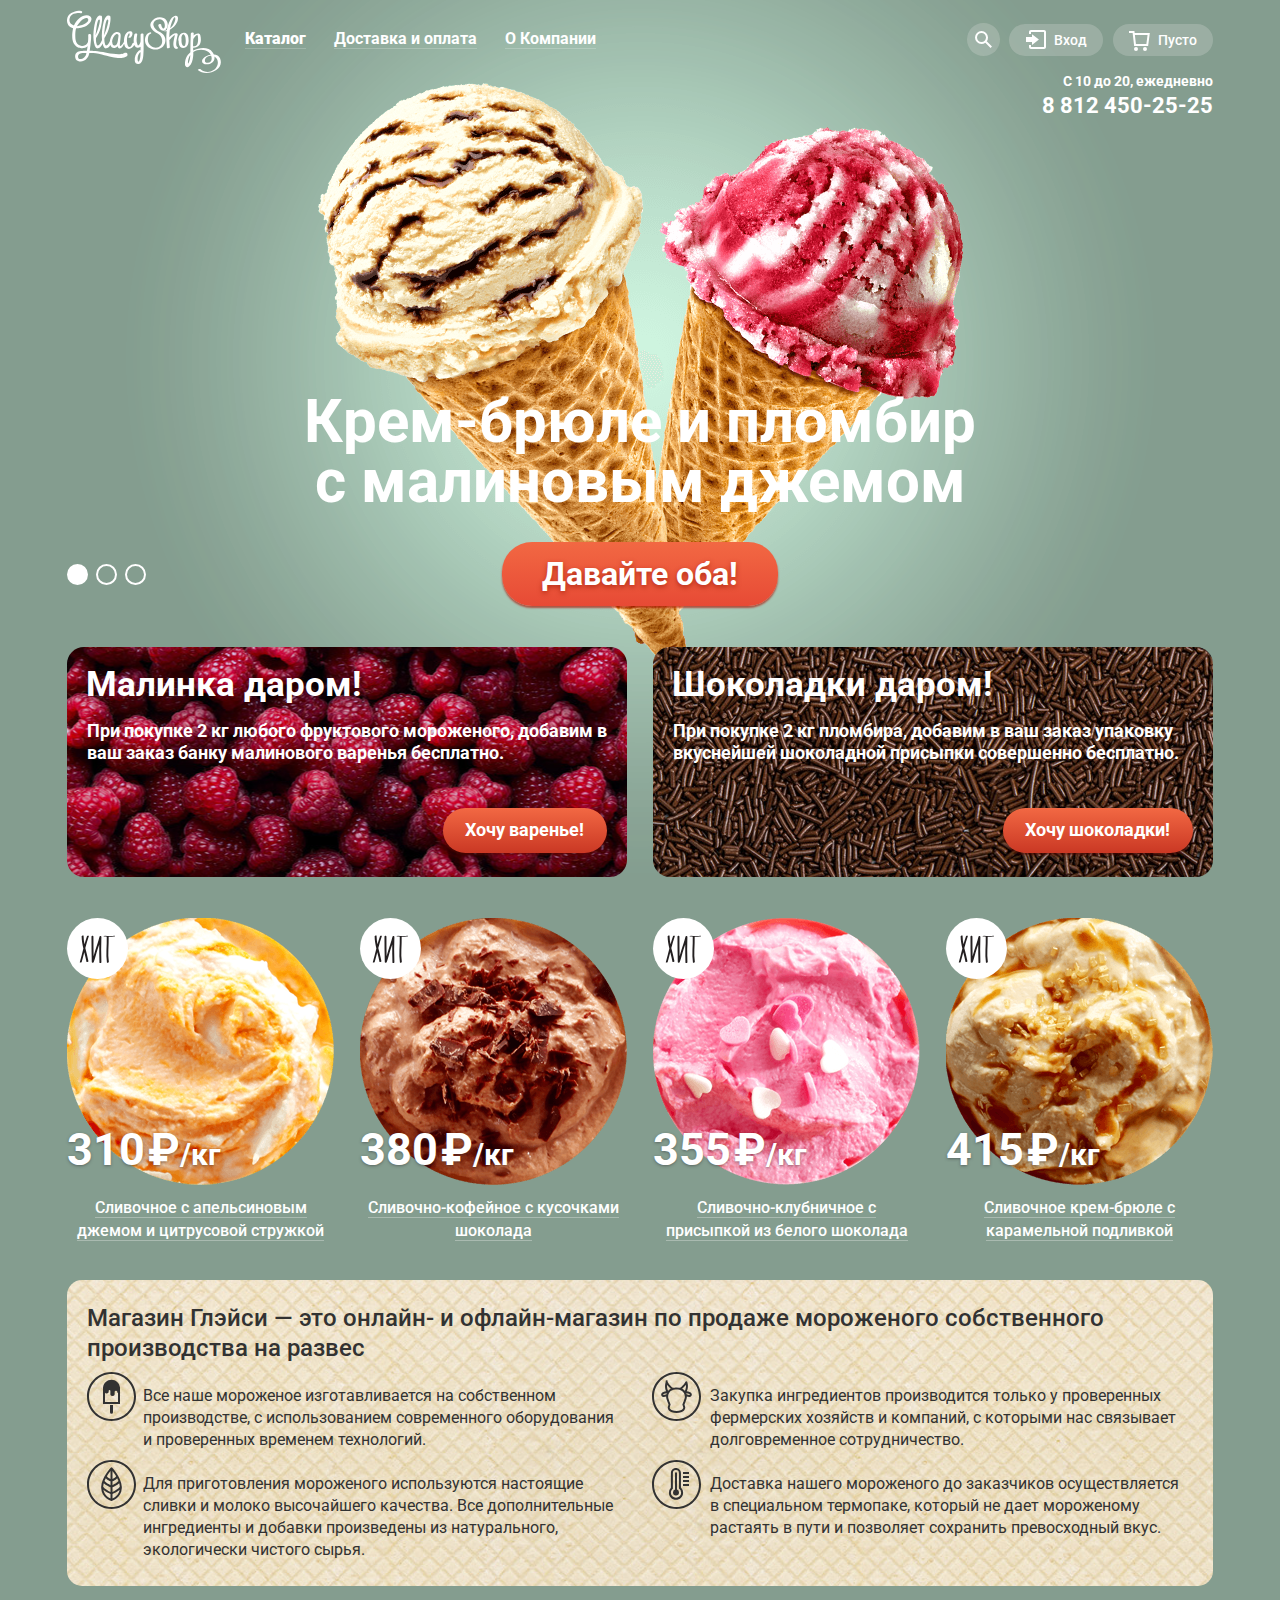
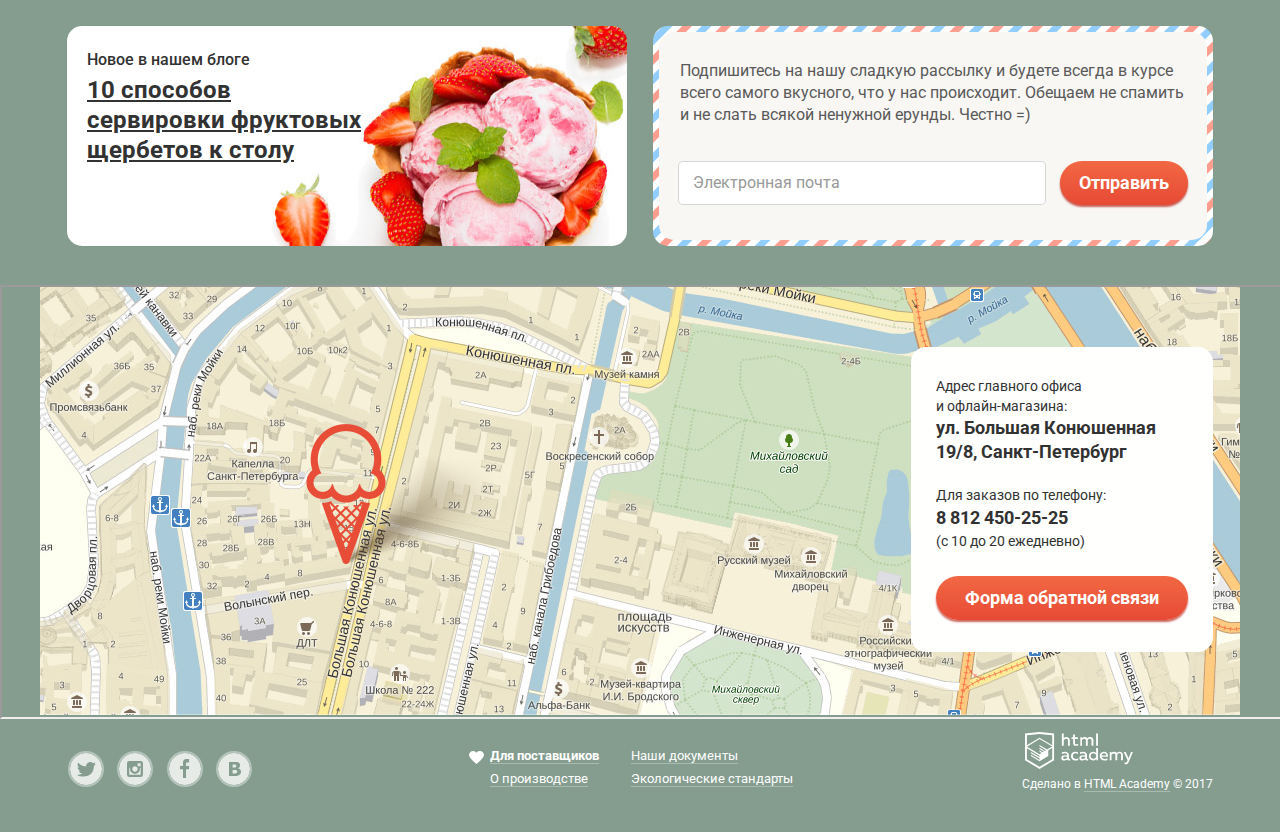
==== commit 59dda9f6: "+" ====
--- a/index.html
+++ b/index.html
@@ -12,8 +12,6 @@
     <input class="visually-hidden" type="radio" id="product-1" name="toggle" checked>
     <input class="visually-hidden" type="radio" id="product-2" name="toggle">
     <input class="visually-hidden" type="radio" id="product-3" name="toggle">
-
-    <meta name="format-detection" content="telephone=no">
 
     <div class="site-wrapper">
 
@@ -226,9 +224,9 @@
       </main>
 
       <section class="contacts">
-        <iframe src="https://www.google.com/maps/embed?pb=!1m18!1m12!1m3!1d1998.5968232854714!2d30.326051472260133!3d59.93883203026854!2m3!1f0!2f0!3f0!3m2!1i1024!2i768!4f13.1!3m3!1m2!1s0x4696310fca145cc1%3A0x42b32648d8238007!2z0JHQvtC70YzRiNCw0Y8g0JrQvtC90Y7RiNC10L3QvdCw0Y8g0YPQuy4sIDE5LzgsINCh0LDQvdC60YIt0J_QtdGC0LXRgNCx0YPRgNCzLCAxOTExODY!5e0!3m2!1sru!2sru!4v1537109770016" width="auto" height="430" frameborder="0" style="border:0" allowfullscreen></iframe>
+        <iframe src="https://yandex.ru/map-widget/v1/-/CBB5UBuecD" width="1200" height="430"></iframe>
         <div class="contacts-wrapper">
-          <img src="img/map-pin.jpg" width="auto" height="430" alt="Расположение магазина «Gllacy» на карте">
+          <img src="img/map-pin.jpg" width="1200" height="430" alt="Расположение магазина «Gllacy» на карте">
           <div class="contacts-info">
             <h2 class="visually-hidden">Контактная информация</h2>
             <div class="main-contacts">
--- a/css/style.min.css
+++ b/css/style.min.css
@@ -1,17 +1 @@
-body{font-family:"Roboto",Arial,Verdana,sans-serif;font-size:16px;line-height:22px;margin:0;padding:0;color:#fff;background-color:#849d8f}.site-wrapper{background-color:#849d8f;background-image:url("../img/slider1.png")url(../img/slider1.png);background-repeat:no-repeat;background-position:top center}.site-wrapper::before,.site-wrapper::after{visibility:hidden;content:""}.site-wrapper::before{background-image:url("../img/slider2.png")url(../img/slider2.png)}.site-wrapper::after{background-image:url("../img/slider3.png")url(../img/slider3.png)}a{text-decoration:none}img{max-width:100%;height:auto}.list-style{list-style:none}.visually-hidden:not(:focus):not(:active),input[type="checkbox"].visually-hiddeninput[type=checkbox].visually-hidden,input[type="radio"].visually-hiddeninput[type=radio].visually-hidden{position:absolute;overflow:hidden;clip:rect(0 0 0 0);width:1px;height:1px;margin:-1px;padding:0;white-space:nowrap;border:0;-webkit-clip-path:inset(100%);clip-path:inset(100%)}.button{font-size:18px;font-weight:700;line-height:24px;display:inline-block;cursor:pointer;text-align:center;vertical-align:top;color:#fff;border:none0;border-radius:30px;outline:none0;background-image:linear-gradient(#f26843,#e74a35);box-shadow:0 2px 2px 0 rgba(172,16,0,0.64).64)}.button:hover,.button:focus{border:none0;background-color:rgba(255,255,255,0.2).2);background-image:linear-gradient(#f58669,#ec6f5e);box-shadow:0 2px 2px 0 #ac1000}.button:active{color:#fceeec;border:none0;background-color:rgba(0,0,0,0.07).07);background-image:linear-gradient(#f26843,#e74a35);box-shadow:inset 0 2px 2px 0 #942718}.modal{font-weight:400;color:#323232;background-color:#f8f7f4}.modal input,.subscription-item input,.modal-message textarea{font-family:inherit;font-size:16px;font-weight:700;line-height:24px;border:1px solid rgba(178,178,178,0.52).52);border-radius:5px;background-color:#fff;box-shadow:0 0 0 2px #f8f7f4}.modal input:hover,.subscription-item input:hover,.modal-message textarea:hover{box-shadow:0 0 0 2px rgba(154,154,154,0.52).52)}.modal input:focus,.subscription-item input:focus,.modal-message textarea:focus{outline:none0;box-shadow:0 0 0 2px rgba(46,136,228,0.52).52)}::-webkit-input-placeholder{font-family:"Roboto",Arial,Verdana,sans-serif;font-size:16px;font-weight:400;line-height:24px;color:#999}::-moz-placeholder{font-family:"Roboto",Arial,Verdana,sans-serif;font-size:16px;font-weight:400;line-height:24px;color:#999}:-moz-placeholder{font-family:"Roboto",Arial,Verdana,sans-serif;font-size:16px;font-weight:400;line-height:24px;color:#999}:-ms-input-placeholder{font-family:"Roboto",Arial,Verdana,sans-serif;font-size:16px;font-weight:400;line-height:24px;color:#999}.main-header{position:relative;display:flex;justify-content:space-between;flex-wrap:wrap;width:1146px;margin:0 auto;margin-bottom:274px;padding:0 27px}.navigation-block{max-width:800px}.main-header-logo{float:left;margin:0;margin-right:10px;padding:0;padding-top:10px}.main-navigation{font-weight:700;line-height:18px;display:flex;flex-wrap:wrap;color:#fff}.site-navigation{position:relative;z-index:2;display:flex;justify-content:space-between;flex-wrap:wrap;margin:0;padding:0;padding-top:23px}.site-navigation a{display:block;padding:7px 14px;outline:none0}.navigation-link{max-width:170px;color:#fff}.navigation-link span{border-bottom:1px solid rgba(255,255,255,0.2).2)}.navigation-link:hover,.navigation-link:focus{margin:0;color:#333;border:none0;border-radius:20px;background-color:#f7f6f3}.navigation-link:active{text-decoration:none;background-color:#ededed;box-shadow:inset 0 2px 1px 0 #696969}.navigation-link b{padding-bottom:32px}.submenu-link:hover .submenu,.submenu-link:focus .submenu{display:block}.submenu-link{position:relative}.submenu{line-height:16px;position:absolute;top:37px;left:-7px;display:none;width:144px;padding:0;border-radius:4px;background:#f8f7f4;box-shadow:0 20px 20px 0 rgba(0,0,0,0.4).4)}.submenu-link::before{position:absolute;z-index:-1;top:0;left:0;display:none;width:60px;height:18px;padding:7px 14px;content:"";text-decoration:none;border-radius:20px;background-color:#f7f6f3}.submenu-link:hover::before{display:block}.submenu-link:hover a{color:#333}.submenu a{font-size:14px;font-weight:400;line-height:16px;color:#323232}.submenu li:first-child{margin-top:8px;margin-bottom:12px;padding:3px 6px 7px 20px}a.submenu-new{font-weight:700;position:relative}.submenu-new:after{position:absolute;top:28px;left:-14px;width:129px;height:1px;content:"";background:#d1d0ce}.submenu li:nth-child(n+2){margin-bottom:5px;padding:3px 6px 7px 20px}.submenu li:last-child{margin-bottom:5px}.submenu li:hover,.submenu li:focus{background-color:#fbded7}.submenu li:active{background-color:#f6b5a5}.submenu a{padding:0}.user-block{position:relative;display:flex;justify-content:flex-end;flex-wrap:wrap;align-items:center;width:267px}.search{display:flex;justify-content:center;width:33px;height:33px;margin:0;color:#fff;border-radius:50%;outline:none0;background-color:rgba(248,247,244,0.2).2)}.search svg{margin-top:8px}.search:hover,.search:focus{background-color:#f8f7f4}.search:hover path,.search:focus path{fill:#323232}.search-wrapper:hover .modal-search{display:block}.search-wrapper{position:relative;z-index:2;margin-top:14px;padding-bottom:15px}.search-wrapper::before{position:absolute;z-index:-1;display:none;width:33px;height:33px;content:"";border-radius:50%;background-color:#f8f7f4}.search-wrapper:hover::before{display:block}.search-wrapper:hover path{fill:#323232}.modal-search{position:absolute;top:37px;right:0;display:none;width:341px;min-height:84px;margin:0;border-radius:5px;box-shadow:0 20px 20px 0 rgba(0,0,0,0.4).4)}.modal-search input{box-sizing:border-box;width:311px;min-height:44px;margin:0;margin-top:3px;margin-left:15px;padding-top:7px;padding-bottom:9px;padding-left:13px;border-radius:4px}.modal-search input::-webkit-input-placeholder{font-size:14px}.modal-search input::-moz-placeholder{font-size:14px}.modal-search input:-moz-placeholder{font-size:14px}.modal-search input:-ms-input-placeholder{font-size:14px;font-weight:400}.user-navigation{font-size:14px;font-weight:500;line-height:16px;display:flex;flex-wrap:wrap;justify-content:space-between;margin:0;padding:0}.login-link{position:relative;z-index:1;margin:0;margin-left:9px;padding:8px 16px 8px 45px;color:#fff;border-radius:20px;outline:none0;background-color:rgba(248,247,244,0.2).2)}.login-link:hover,.login-link:focus{font-weight:500;color:#323232;background-color:#f8f7f4}.login-link::before{position:absolute;top:6px;left:17px;width:22px;height:20px;content:"";background-image:url("../img/entrance.svg")url(../img/entrance.svg);background-repeat:no-repeat;background-position:0 0;background-size:21px 19px}.login-link:hover::before,.login-link:focus::before{background-image:url("../img/entrance-black.svg")url(../img/entrance-black.svg)}.login-wrapper{position:relative;z-index:2;display:flex;flex-wrap:wrap;margin-top:14px;padding-top:9px;padding-bottom:23px}.login-wrapper:hover .modal-login{display:block}.login-wrapper:hover a,.login-wrapper:focus a{color:#323232;background-color:#f8f7f4}.login-wrapper:hover::after,.login-wrapper:focus::after{position:absolute;z-index:2;top:14px;left:26px;width:22px;height:20px;content:"";cursor:pointer;background-color:#f8f7f4;background-image:url("../img/entrance-black.svg")url(../img/entrance-black.svg);background-repeat:no-repeat;background-position:0;background-size:21px 19px}.modal-login{position:absolute;top:45px;right:-1px;display:none;width:277px;min-height:214px;margin:0;color:#999;border-radius:5px;box-shadow:0 20px 20px 0 rgba(0,0,0,0.4).4)}.modal-login input{box-sizing:border-box;width:240px;margin:5px 20px;margin-bottom:1px;padding-top:9px;padding-bottom:9px;padding-left:13px;border-radius:4px}.modal-login input::-webkit-input-placeholder{font-size:14px}.modal-login input::-moz-placeholder{font-size:14px}.modal-login input:-moz-placeholder{font-size:14px}.modal-login input:-ms-input-placeholder{font-size:14px;font-weight:400;padding-bottom:16px}.entrance-wrapper{display:flex;justify-content:space-between;padding-top:3px}.login-form .button{margin:3px 20px 22px 19px;padding:10px 25px;border-radius:20px}.registration{padding:0}.modal-login a{font-size:13px;font-weight:400;line-height:23px;color:#323232;border-bottom:1px solid rgba(50,50,50,0.3).3)}.modal-login a:hover,.modal-login a:focus,.modal-login a:active{font-weight:400;color:#e84d37;border-bottom:1px solid rgba(232,77,55,0.3).3)}.basket-link{position:relative;z-index:1;margin:0;margin-left:10px;padding:8px 16px 8px 45px;color:#fff;border-radius:20px;outline:none0;background-color:rgba(248,247,244,0.2).2)}.basket-link:hover,.basket-link:focus{font-weight:500;color:#323232;background-color:#f8f7f4}.basket-link::before{position:absolute;top:7px;left:16px;width:23px;height:22px;content:"";background-image:url("../img/basket.svg")url(../img/basket.svg);background-repeat:no-repeat;background-position:0 0;background-size:21px 20px}.basket-link:hover::before,.basket-link:focus::before{width:21px;height:20px;background-image:url("../img/basket-red.svg")url(../img/basket-red.svg)}.basket-wrapper{position:relative;z-index:2;display:flex;margin-top:14px;padding-top:9px;padding-bottom:23px;flex-wrap:wrap}.basket-wrapper:hover .modal-basket,.basket-wrapper:focus .modal-basket{display:block}.basket-wrapper:hover .basket-link,.basket-wrapper:focus .basket-link{color:#323232;background-color:#f8f7f4}.basket-wrapper:hover::after,.basket-wrapper:focus::after{position:absolute;z-index:1;top:16px;left:26px;width:23px;height:22px;content:"";cursor:pointer;background-color:#f8f7f4;background-image:url("../img/basket-red.svg")url(../img/basket-red.svg);background-repeat:no-repeat;background-position:0 0;background-size:21px 20px}.basket-current{font-weight:500;z-index:2;color:#323232;background-color:#f8f7f4}.basket-current::after{position:absolute;z-index:2;top:7px;left:16px;width:23px;height:22px;content:"";background-color:#f8f7f4;background-image:url("../img/basket-red.svg")url(../img/basket-red.svg);background-repeat:no-repeat;background-position:0 0;background-size:21px 20px}.modal-basket{font-size:13px;font-weight:400;line-height:16px;position:absolute;top:45px;right:-1px;display:none;width:540px;color:#323232;border-radius:5px;box-shadow:0 20px 20px 0 rgba(0,0,0,0.4).4)}.basket-form{padding:20px 15px 21px 13px}.basket-list{padding:0}.basket-item{position:relative;display:flex;padding-top:9px;padding-bottom:28px;padding-left:73px}.basket-item:last-child{padding-bottom:13px}.modal-basket h3{font-size:13px;font-weight:400;line-height:16px;width:220px;margin:0;margin-right:27px}.basket-item:nth-child(1)::before{position:absolute;top:0;left:27px;width:33px;height:33px;content:"";background-image:url("../img/ice-cream1.1.png")url(../img/ice-cream1.1.png);background-repeat:no-repeat;background-position:0 0;background-size:33px}.basket-item:nth-child(2)::before{position:absolute;top:0;left:28px;width:33px;height:33px;content:"";background-image:url("../img/ice-cream1.3.png")url(../img/ice-cream1.3.png);background-repeat:no-repeat;background-position:0 0;background-size:33px}.basket-amount{width:110px;margin:0;margin-right:13px}.basket-amount span{color:#999}.basket-value{width:60px;margin:0}.basket-item .modal-close{position:absolute;top:8px;left:0;width:14px;height:14px;cursor:pointer;border:0;background-color:transparent}.basket-item .modal-close::before,.basket-item .modal-close::after{position:absolute;top:7px;left:1px;width:14px;height:1px;content:"";background-color:#231f20}.basket-item .modal-close::before{-webkit-transform:rotate(45deg);transform:rotate(45deg)}.basket-item .modal-close::after{-webkit-transform:rotate(-45deg);transform:rotate(-45deg)}.order-wrapper:before{position:absolute;top:3px;left:2px;width:510px;height:1px;content:"";background:#d1d0ce}.order-wrapper{position:relative;display:flex;flex-direction:column;align-items:flex-end;margin:0;padding-top:17px}.basket-total{font-size:15px;font-weight:700;line-height:18px;margin:0}.basket-form .button{padding:9px 15px;margin-top:15px}.call{display:flex;flex-direction:column;justify-content:flex-end;align-items:flex-end;flex-wrap:wrap;width:1146px;margin-top:-27px}.call-time{font-size:14px;font-weight:700;line-height:16px;margin:0;padding:0;padding-top:20px}.call-phone{font-size:22px;font-weight:700;line-height:24px;margin:0;padding:0;padding-top:5px;color:#fff;border:none0}.container{display:flex;flex-direction:column;width:1146px;margin:0 auto;padding:0 27px}.slider{position:relative;margin-bottom:41px;text-align:center}.slider-list{margin:0;padding:0}.slider-item{display:none;text-align:center}.slider-item h3{font-size:60px;font-weight:700;line-height:60.35px;width:700px;margin:0 auto;margin-bottom:29px;padding:0}.slider-item .button{font-size:32px;font-weight:700;line-height:44px;padding:10px 40px;border-radius:30px;text-shadow:0 2px 5px rgba(160,32,11,0.76).76)}.slider-controls{font-size:0;position:absolute;z-index:2;bottom:20px;left:0}.slider-controls label{display:inline-block;width:17px;height:17px;margin-right:8px;cursor:pointer;vertical-align:top;border:2px solid #fff;border-radius:50%;background-color:transparent}.slider-controls label:hover,.slider-controls label:focus{background-color:rgba(255,255,255,0.4).4)}#product-1:checked~.site-wrapper{background-color:#849d8f;background-image:url("../img/slider1.png")url(../img/slider1.png)}#product-2:checked~.site-wrapper{background-color:#8996a6;background-image:url("../img/slider2.png")url(../img/slider2.png)}#product-3:checked~.site-wrapper{background-color:#9d8b84;background-image:url("../img/slider3.png")url(../img/slider3.png)}#product-1:checked~.site-wrapper #slide1,#product-2:checked~.site-wrapper #slide2,#product-3:checked~.site-wrapper #slide3{display:block}#product-1:checked~.site-wrapper label[for="product-1"]label[for=product-1],#product-2:checked~.site-wrapper label[for="product-2"]label[for=product-2],#product-3:checked~.site-wrapper label[for="product-3"]label[for=product-3]{background-color:#fff}.gifts{max-width:1146px;margin-bottom:15px}.gifts-list{font-weight:700;display:flex;justify-content:space-between;flex-wrap:wrap;margin:0;padding:0}.gifts-list li{margin-bottom:26px}.gifts-list h3{font-size:35px;line-height:41px;margin:17px 19px 15px 19px}.gifts-list p{font-size:18px;line-height:22px;margin:0 19px 44px 20px}.gifts-list .button{font-size:18px;line-height:24px;display:block;float:right;margin:0;margin-right:20px;margin-bottom:20px;padding:10px 23px 11px 22px;border-radius:50px;background-image:linear-gradient(#f26843,#ca3824);box-shadow:0 2px 2px 0 rgba(85,8,0,0.54).54)}.gifts-list .button:hover,.gifts-list .button:focus{cursor:pointer;color:#fff;border:none0;background-color:rgba(255,255,255,0.2).2);background-image:linear-gradient(#f26843,#e74a35);box-shadow:0 1px 2px 0 #ac1000}.gifts-list .button:active{color:#fceeec;border:none0;outline:none0;background-color:rgba(0,0,0,0.07).07);background-image:linear-gradient(#f26843,#e74a35);box-shadow:inset 0 2px 2px 0 #942718}.gifts-raspberries,.gifts-chocolate{width:560px;min-height:230px;margin:0;padding:0;border-radius:17px}.gifts-raspberries{background-color:#7a0f22;background-image:url("../img/raspberries.jpg")url(../img/raspberries.jpg);background-repeat:no-repeat;background-position:center}.gifts-chocolate{background-color:#3d2316;background-image:url("../img/chocolate.jpg")url(../img/chocolate.jpg);background-repeat:no-repeat;background-position:center}.hits{width:1172px;margin:-6px -13px 12px -13px}.hits-list{display:flex;flex-wrap:wrap;margin:0;padding:0}.hits-item{position:relative;display:flex;flex-direction:column;width:293px;margin:0;margin-bottom:26px;padding:0}.hits-item h3{margin:0;margin-top:11px;margin-right:7px;margin-left:7px;padding:0;padding-right:11px;padding-left:11px;text-align:center;order:1}.hits-item a:first-child{font-size:16px;font-weight:500;line-height:22px;color:#fff;outline:none0;border-bottom:1px solid rgba(255,255,255,0.3).3)}.hits-item a:first-child:hover,.hits-item a:first-child:focus,.hits-item a:first-child:active{color:#ffbc9e;border-bottom:1px solid rgba(255,188,158,0.3).3)}.catalog-image{width:267px;height:267px;margin:0;margin-top:6px;margin-left:13px;padding:0}.hits .catalog-image::before{position:absolute;top:6px;left:13px;width:61px;height:61px;content:"";background-image:url("../img/hit.svg")url(../img/hit.svg);background-repeat:no-repeat;background-position:0 0}.catalog-price{font-size:45px;font-weight:700;line-height:45px;position:absolute;top:214px;left:13px;display:flex;justify-content:space-between;align-items:baseline;min-width:154px;margin:0;padding:0;color:#fff;text-shadow:0 1px 3px rgba(49,50,53,0.5).5)}.ruble{font-weight:700;margin-top:1px;margin-left:2px}.catalog-price span{font-size:30px;left:10px}.hits-item:hover{z-index:1;margin-bottom:-50px;padding-bottom:50px;border-radius:10px;background-color:rgba(255,255,255,0.2).2);box-shadow:0 20px 20px 0 rgba(0,0,0,0.08).08)}.hits-item .button{display:none;margin:0;margin-top:6px;margin-left:13px;padding:10px 17px;order:2}.hits-item:hover .button{position:absolute;top:332px;left:33px;display:block}.features{max-width:1146px;margin:0;margin-bottom:40px;padding:0;color:#323232;border-radius:15px;background-color:#e9dbbe;background-image:url("../img/wafer.jpg")url(../img/wafer.jpg);background-repeat:no-repeat;background-position:center}.features-wrapper{margin:23px 20px 3px 20px;padding:0}.features h3{font-size:24px;font-weight:500;line-height:30px;margin:0;margin-bottom:22px;padding:0}.features-list{display:flex;flex-wrap:wrap;margin:0;padding:0}.features-item{font-size:16px;font-weight:400;line-height:22px;position:relative;width:480px;margin:0;margin-bottom:22px;padding:0;padding-left:56px}.features-item:nth-child(odd){margin-right:31px}.features-item:first-child::before{position:absolute;top:-13px;left:0;width:49px;height:49px;content:"";background-image:url("../img/ice-cream.svg")url(../img/ice-cream.svg);background-repeat:no-repeat;background-position:0 0}.features-item:nth-child(2)::before{position:absolute;top:-13px;left:-2px;width:49px;height:49px;content:"";background-image:url("../img/cow.svg")url(../img/cow.svg);background-repeat:no-repeat;background-position:0 0}.features-item:nth-child(3)::before{position:absolute;top:-13px;left:0;width:49px;height:49px;content:"";background-image:url("../img/eco.svg")url(../img/eco.svg);background-repeat:no-repeat;background-position:0 0}.features-item:last-child::before{position:absolute;top:-13px;left:-2px;width:49px;height:49px;content:"";background-image:url("../img/thermometer.svg")url(../img/thermometer.svg);background-repeat:no-repeat;background-position:0 0}.news-wrapper{display:flex;justify-content:space-between;flex-wrap:wrap;max-width:1146px;min-height:220px;margin:0;margin-bottom:39px;padding:0}.news,.subscription{width:560px;margin:0;padding:0;border-radius:15px}.news{color:#323232;background-color:#fff;background-image:url("../img/strawberry.jpg")url(../img/strawberry.jpg);background-repeat:no-repeat;background-position:17% 39.5%}.news h2{font-size:16px;font-weight:500;line-height:22px;margin:0;margin-top:23px;margin-left:20px;padding:0}.news-headline{display:block;max-width:285px;margin-top:4px;margin-bottom:20px;margin-left:20px;padding:0}.news a{font-size:24px;font-weight:700;line-height:30px;text-decoration:underline;color:#323232;outline:none0}.news a:hover,.news a:focus{color:#e84d37}.subscription{font-size:16px;width:560px;color:#5a5a5a;border-radius:15px;background-color:#fff;background-image:url("../img/post.svg")url(../img/post.svg);background-size:39px 39px;background-position:0 0}.subscription-wrapper{display:flex;flex-direction:column;width:548px;min-height:208px;margin:6px;padding:0;border-radius:15px;background-color:#f8f7f4}.subscription-info{font-weight:400;line-height:22px;margin:28px 21px 19px 21px;padding:0}.subscription-form{display:flex;justify-content:space-between;align-items:center;margin:0 19px;padding:0}.subscription-item input{box-sizing:border-box;width:368px;margin:0;padding-top:9px;padding-bottom:9px;padding-left:14px}.subscription-item input:-ms-input-placeholder{font-weight:400;padding-bottom:14px}.subscription-form .button{display:block;margin:0;padding:10px 19px}.contacts{position:relative;z-index:1;width:100%;height:430px;margin-bottom:5px;padding:0}.contacts iframe{position:absolute;z-index:2;width:100%;height:430px}.contacts-wrapper{position:relative;display:flex;width:1146px;margin:0 auto;padding:0 27px}.contacts-wrapper img{position:absolute;z-index:1;width:1200px;height:430px;margin:0;margin-left:-27px}.contacts-info{font-size:14px;font-weight:400;line-height:20px;position:absolute;z-index:3;top:62px;right:27px;width:302px;min-height:305px;color:#323232;border-radius:15px;background-color:#fffffe}.main-contacts{display:block;margin:29px 25px 0 25px;padding:0}.main-contacts span,.contacts-call span{font-size:18px;font-weight:700;line-height:24px}.contacts-call{line-height:22px;display:block;margin:20px 25px 24px 0;padding:0;color:#323232;border:none0}.contacts-call .phone{font-size:14px;font-weight:400;line-height:20px}.contacts-call:first-child{line-height:20px}.contacts-info .button{display:block;margin:15px 25px 30px 25px;padding:10px 19px}@keyframes bounce{0%{transform:translateX(280px)}70%{transform:translateX(-30px)}90%{transform:translateX(10px)}100%to{transform:translateX(0)}}@keyframes shake{0%,100%to{transform:translateX(0)}10%,30%,50%,70%,90%{transform:translateX(-10px)}20%,40%,60%,80%{transform:translateX(10px)}}.modal-message{position:fixed;z-index:5;top:50%;left:50%;display:none;width:427px;margin-top:-210px;margin-left:-237px;padding:15px 25px 27px 24px;border-radius:10px}.modal-show{display:block;animation:bounce 0.5s.5s}.modal-error{animation:shake 0.5s.5s}.modal-message h2{font-size:24px;font-weight:500;line-height:28px;margin:0;margin-bottom:20px;color:#323232}.message-form p{margin:0;margin-bottom:21px}.message-form input[type="text"]input[type=text]{box-sizing:border-box;width:267px;padding-top:9px;padding-bottom:8px;padding-left:13px}.message-form textarea{box-sizing:border-box;width:100%;overflow:auto;margin:0;padding-top:7px;padding-left:14px;resize:none}.message-form input:-ms-input-placeholder,.message-form textarea:-ms-input-placeholder{font-weight:400;padding-bottom:14px}.message-form .button{font-size:18px;font-weight:700;line-height:24px;margin:0;margin-top:-4px;margin-left:291px;padding:10px 23px}.modal-message .modal-close{font-size:0;position:absolute;top:11px;right:13px;width:22px;height:22px;cursor:pointer;border:0;background-color:transparent}.modal-message .modal-close::before,.modal-message .modal-close::after{position:absolute;top:10px;left:0;width:22px;height:2px;content:"";background-color:#231f20}.modal-message .modal-close::before{-webkit-transform:rotate(45deg);transform:rotate(45deg)}.modal-message .modal-close::after{-webkit-transform:rotate(-45deg);transform:rotate(-45deg)}.overlay{position:fixed;z-index:4;top:0;left:0;display:none;width:100%;height:100%;background-color:rgba(0,0,0,0.3).3)}.overlay-show{display:block}.main-footer{font-size:13px;font-weight:400;line-height:18px;width:1146px;margin:0 auto;padding:0 27px;color:#fff}.main-footer a{color:#fff}.footer-wrapper{display:flex;justify-content:space-between;margin:0;padding:12px 0 26px 0}.footer-socials ul{display:flex;flex-wrap:wrap;justify-content:space-between;width:186px;max-width:267px;margin:0;padding:18px 0}.social-button{display:flex;align-items:center;justify-content:center;width:38px;height:38px;margin:0;padding:0;outline:none0}.social-button svg{opacity:0.8.8;border:2px solid rgba(255,255,255,0.5).5);border-radius:50%}.social-button:hover svg,.social-button:focus svg{opacity:1;border:2px solid rgba(255,255,255,0.7).7)}.social-button:active path{border:2px solid rgba(255,255,255,0.7).7);box-shadow:inset 0 2px 1px 0 #888;fill:#e9e9e9}.footer-info{display:flex;justify-content:center;max-width:612px;margin:0 auto;padding:0}.footer-info ul:first-child{position:relative;display:flex;flex-direction:column;flex-wrap:wrap;max-width:293px;margin:0;padding:0;padding-top:15px;padding-right:27px;padding-left:83px}.footer-info ul:first-child::before{position:absolute;top:19px;left:62px;width:15px;height:13px;content:"";background-image:url("../img/heart.svg")url(../img/heart.svg);background-repeat:no-repeat;background-position:0 0}.footer-info ul:first-child:hover::before svg,.footer-info ul:first-child:focus::before svg{background-color:#ffbc9e}.footer-info ul:last-child{display:flex;flex-direction:column;flex-wrap:wrap;max-width:319px;margin:0;padding:0;padding-top:15px;padding-left:5px}.footer-info li{margin-bottom:5px}.footer-info a,.footer-copyright a{outline:none0;border-bottom:1px solid rgba(255,255,255,0.3).3)}.footer-info a:hover,.footer-info a:focus,.footer-info a:active,.footer-copyright a:hover,.footer-copyright a:focus,.footer-copyright a:active{color:#ffbc9e;border-bottom:1px solid rgba(255,188,158,0.3).3)}.footer-copyright{font-size:12px;max-width:267px;margin:0;padding:0}.footer-copyright img,.footer-copyright img:hover,.footer-copyright img:focus,.footer-copyright img:active{border-bottom:none}.footer-copyright img{float:right;padding-right:80px}.footer-copyright p{float:right;margin:0;margin-top:6px;padding:0}.inner-page .main-header{margin-bottom:-19px}.navigation-current>a,.navigation-current>a:hover,.navigation-current>a:focus,.navigation-current>a:active{margin:0;color:#fff;border-radius:20px;background-color:#d07058;box-shadow:none}.navigation-current span{border:none0}.navigation-current::before{background-color:#d07058}.navigation-current:hover>a{color:#fff}.breadcrumbs{position:relative;z-index:1;font-size:14px;font-weight:400;line-height:16px;display:flex;flex-wrap:wrap;min-height:16px;margin:0;margin-bottom:5px;padding:0}.breadcrumbs li{padding-right:7px}.breadcrumbs a{margin-right:8px;color:#fff;outline:none0;border-bottom:1px solid rgba(255,255,255,0.3).3)}.breadcrumbs a:hover,.breadcrumbs a:focus,.breadcrumbs a:active{color:#ffbc9e;border-bottom:1px solid rgba(255,188,158,0.3).3)}.page-title{font-size:35px;font-weight:700;line-height:41px;width:1146px;margin:0;margin-bottom:25px;padding:0;color:#fff}.filters{width:860px;margin-bottom:40px}.filter{display:flex;justify-content:space-between;flex-wrap:wrap;margin:0;padding:0}.filter fieldset{border:none0}.legend,.filter legend{font-size:14px;font-weight:500;line-height:16px;color:#fff}.filter-sorting{position:relative;display:flex;flex-direction:column;margin:0;padding:0}.filter-sorting .legend{width:163px;min-height:16px;margin:0;margin-bottom:5px;margin-left:16px;padding:0}.sorting-select select{font:inherit;width:193px;margin:0;padding-top:8px;padding-bottom:6px;padding-left:16px;cursor:pointer;color:#fff;border:none0;border-radius:20px;background-color:rgba(255,255,255,.2);-webkit-appearance:none;-moz-appearance:none;appearance:none}.sorting-select select::-ms-expand{display:none}.sorting-select select:hover,.sorting-select select:focus{color:#323232;border:none0;background-color:rgba(255,255,255,0.2).2)}.sorting-select select:active{border:none0;outline:none0}.sorting-select::before{position:absolute;z-index:1;top:36px;right:15px;content:"";pointer-events:none;border-width:9px 5px 0 5px;border-style:solid;border-color:#fff transparent transparent transparent}.sorting-select:hover::before{border-width:9px 5px 0 5px;border-style:solid;border-color:#323232 transparent transparent transparent}.sorting-select::after{position:absolute;z-index:-1;top:21px;left:0;display:none;width:164px;height:21px;padding:7px 14px;content:"";border-radius:20px;background-color:#fff}.sorting-select:hover::after{display:block}.filter-price{display:flex;flex-direction:column;margin:0;padding:0}.filter-price .legend{width:182px;min-height:16px;margin:0;margin-bottom:5px;margin-left:13px;padding:0}.range-controls{position:relative;width:176px;height:18px;padding-top:18px;padding-right:21px;padding-left:21px;border-radius:20px;background-color:rgba(255,255,255,0.2).2)}.range-controls .scale{height:2px;background-color:rgba(248,247,244,0.5).5)}.range-controls .bar{width:100px;height:2px;background:#f8f7f4}.range-controls .toggle{position:absolute;top:9px;left:0;width:4px;height:4px;padding:0;cursor:pointer;border:8px solid #fff;border-radius:50%;background-color:#ababab}.range-controls .toggle-min{left:33px}.range-controls .toggle-max{left:131px}.range-controls .toggle:hover,.range-controls .toggle:focus{-webkit-transform:scale(1.1);transform:scale(1.1)}.filter ul{font-size:16px;line-height:18px;display:flex;justify-content:space-between;border-radius:20px;background-color:rgba(255,255,255,0.2).2)}.filter-fat .filter-option:first-child{margin-left:40px}.filter-fat .filter-option:last-child{margin-right:19px}.filter-fat .filter-option{padding-top:3px;padding-left:3px}.filter-fat{display:flex;flex-direction:column;margin:0;padding:0}.filter-fat legend{width:103px;min-height:16px;margin:0;margin-bottom:5px;margin-left:13px;padding:0}.filter-fat ul{display:flex;justify-content:space-between;align-items:center;width:415px;min-height:36px;margin:0;padding:0}.filter-input-radio+label::before{position:absolute;top:-3px;left:-31px;width:16px;height:16px;content:"";opacity:.8;border:3px solid #fff;border-radius:50%}.filter-input-radio:checked+label::after{position:absolute;top:4px;left:-24px;width:8px;height:8px;content:"";opacity:.8;border-radius:50%;background-color:#fff}.filter-input-radio+label:hover::before,.filter-input-radio+label:focus::before,.filter-input-radio:checked+label:hover::after,.filter-input-radio:checked+label:focus::after{opacity:1}.filter-wrapper{display:flex;margin:0;margin-top:18px;padding:0}.filter-filler{display:flex;flex-direction:column;margin:0;padding:0}.filter-filler legend{width:251px;min-height:16px;margin:0;margin-bottom:5px;margin-left:16px;padding:0}.filter-filler ul{position:relative;display:flex;justify-content:space-between;align-items:center;width:702px;min-height:36px;margin:0;margin-right:14px;padding:0}.filter-filler .filter-option:first-child{margin-left:40px}.filter-filler .filter-option:last-child{margin-right:18px}.filter-filler .filter-option{padding-left:7px}.filter-option label{position:relative;display:block;cursor:pointer}.filter-input-checkbox+label::before{position:absolute;top:-2px;left:-34px;width:24px;height:23px;content:"";opacity:0.8.8;background-image:url("../img/checkbox-off.svg")url(../img/checkbox-off.svg);background-repeat:no-repeat;background-position:0 0;background-size:22px 21px}.filter-input-checkbox+label:hover::before,.filter-input-checkbox+label:focus::before{opacity:1}.filter-input-checkbox:checked+label::after{position:absolute;top:-2px;left:-34px;width:27px;height:23px;content:"";background-color:#9db1a5;background-image:url("../img/checkbox-checked.svg")url(../img/checkbox-checked.svg);background-repeat:no-repeat;background-position:0 0;background-size:26px 21px}.filter-input-checkbox:checked+label:hover::after,.filter-input-checkbox:checked+label:focus::after{background-image:url("../img/checkbox.svg")url(../img/checkbox.svg)}.filter-input:disabled+label{opacity:0.4.4}.filter-button{font-size:16px;font-weight:500;line-height:18px;width:144px;height:36px;margin:0;margin-top:21px;padding:0;cursor:pointer;color:#fff;border-width:2px;border-style:solid;border-color:#fff;border-radius:20px;background-color:rgba(255,255,255,0.2).2)}.filter-button:hover,.filter-button:focus{color:#323232;border:none0;outline:none0;background-color:#fbfcfb}.filter-button:active{border:none0;background-color:#eaeaea;box-shadow:inset 0 2px 1px 0 #696969}.catalog{width:1172px;margin:-6px -13px 40px -13px}.catalog-list{display:flex;flex-wrap:wrap;margin:0;padding:0}.catalog-item{position:relative;display:flex;flex-direction:column;width:293px;margin:0;margin-bottom:31px;padding:0}.catalog-item h3{margin:0;margin-top:12px;margin-right:7px;margin-left:7px;padding:0;padding-right:11px;padding-left:11px;text-align:center;order:1}.catalog-item a:first-child{font-size:16px;font-weight:500;line-height:22px;color:#fff;outline:none0;border-bottom:1px solid rgba(255,255,255,0.3).3)}.catalog-item a:first-child:hover,.catalog-item a:first-child:focus,.catalog-item a:first-child:active{color:#ffbc9e;border-bottom:1px solid rgba(255,188,158,0.3).3)}.catalog-item:hover{z-index:1;margin-bottom:-43px;padding-bottom:43px;border-radius:5px;background-color:rgba(255,255,255,0.2).2);box-shadow:0 20px 20px 0 rgba(0,0,0,0.08).08)}.catalog-item .button{display:none;margin:0;margin-top:6px;margin-left:13px;padding:10px 17px;order:2}.catalog-item:hover .button{position:absolute;top:332px;left:33px;display:block}.pagination-list{display:flex;justify-content:flex-end;flex-wrap:wrap;margin:0;margin-top:49px}.pagination-item a{font-size:16px;font-weight:500;line-height:18px;display:flex;justify-content:center;align-items:center;width:26px;height:26px;margin-left:3px;color:#fff;outline:none0;border-radius:50%}.pagination-item a:hover,.pagination-item a:focus{background-color:rgba(255,255,255,0.2).2)}.pagination-item a:active{color:#000;background-color:#fff}.pagination-current a{color:#000;background:rgba(255,255,255,0.2).2);background-color:#fff}.pagination-current a:hover,.pagination-current a:focus{cursor:default;color:#323232;background-color:#fff}.pagination-back{position:relative;display:inline-block;width:17px;margin-right:10px;vertical-align:top}.pagination-back::before{position:absolute;top:8px;left:8px;width:8px;height:8px;content:"";-webkit-transform:rotate(45deg);transform:rotate(45deg);border:1px solid #fff;border-top-color:transparent;border-right-color:transparent}.pagination-disabled::before{border-color:rgba(255,255,255,0.2).2);border-top-color:transparent;border-right-color:transparent}.pagination-next{position:relative;width:17px;margin-left:20px;cursor:pointer}.pagination-next::after{position:absolute;top:8px;left:-8px;width:8px;height:8px;content:"";cursor:pointer;-webkit-transform:rotate(-135deg);transform:rotate(-135deg);border:1px solid #fff;border-top-color:transparent;border-right-color:transparent}.inner-page .main-footer{position:relative}.inner-page .main-footer:after{position:absolute;top:-11px;left:27px;width:1146px;height:1px;content:"";opacity:0.3.3;background:#fff}.inner-page .footer-wrapper{padding-top:8px}
-mergeAtrule
-@keyframes bounce{0%{transform:translateX(280px)}70%{transform:translateX(-30px)}90%{transform:translateX(10px)}to{transform:translateX(0)}}@keyframes shake{0%,to{transform:translateX(0)}10%,30%,50%,70%,90%{transform:translateX(-10px)}20%,40%,60%,80%{transform:translateX(10px)}}body{font-family:"Roboto",Arial,Verdana,sans-serif;font-size:16px;line-height:22px;margin:0;padding:0;color:#fff;background-color:#849d8f}.site-wrapper{background-color:#849d8f;background-image:url(../img/slider1.png);background-repeat:no-repeat;background-position:top center}.site-wrapper::before,.site-wrapper::after{visibility:hidden;content:""}.site-wrapper::before{background-image:url(../img/slider2.png)}.site-wrapper::after{background-image:url(../img/slider3.png)}a{text-decoration:none}img{max-width:100%;height:auto}.list-style{list-style:none}.visually-hidden:not(:focus):not(:active),input[type=checkbox].visually-hidden,input[type=radio].visually-hidden{position:absolute;overflow:hidden;clip:rect(0 0 0 0);width:1px;height:1px;margin:-1px;padding:0;white-space:nowrap;border:0;-webkit-clip-path:inset(100%);clip-path:inset(100%)}.button{font-size:18px;font-weight:700;line-height:24px;display:inline-block;cursor:pointer;text-align:center;vertical-align:top;color:#fff;border:0;border-radius:30px;outline:0;background-image:linear-gradient(#f26843,#e74a35);box-shadow:0 2px 2px 0 rgba(172,16,0,.64)}.button:hover,.button:focus{border:0;background-color:rgba(255,255,255,.2);background-image:linear-gradient(#f58669,#ec6f5e);box-shadow:0 2px 2px 0 #ac1000}.button:active{color:#fceeec;border:0;background-color:rgba(0,0,0,.07);background-image:linear-gradient(#f26843,#e74a35);box-shadow:inset 0 2px 2px 0 #942718}.modal{font-weight:400;color:#323232;background-color:#f8f7f4}.modal input,.subscription-item input,.modal-message textarea{font-family:inherit;font-size:16px;font-weight:700;line-height:24px;border:1px solid rgba(178,178,178,.52);border-radius:5px;background-color:#fff;box-shadow:0 0 0 2px #f8f7f4}.modal input:hover,.subscription-item input:hover,.modal-message textarea:hover{box-shadow:0 0 0 2px rgba(154,154,154,.52)}.modal input:focus,.subscription-item input:focus,.modal-message textarea:focus{outline:0;box-shadow:0 0 0 2px rgba(46,136,228,.52)}::-webkit-input-placeholder{font-family:"Roboto",Arial,Verdana,sans-serif;font-size:16px;font-weight:400;line-height:24px;color:#999}::-moz-placeholder{font-family:"Roboto",Arial,Verdana,sans-serif;font-size:16px;font-weight:400;line-height:24px;color:#999}:-moz-placeholder{font-family:"Roboto",Arial,Verdana,sans-serif;font-size:16px;font-weight:400;line-height:24px;color:#999}:-ms-input-placeholder{font-family:"Roboto",Arial,Verdana,sans-serif;font-size:16px;font-weight:400;line-height:24px;color:#999}.main-header{position:relative;display:flex;justify-content:space-between;flex-wrap:wrap;width:1146px;margin:0 auto;margin-bottom:274px;padding:0 27px}.navigation-block{max-width:800px}.main-header-logo{float:left;margin:0;margin-right:10px;padding:0;padding-top:10px}.main-navigation{font-weight:700;line-height:18px;display:flex;flex-wrap:wrap;color:#fff}.site-navigation{position:relative;z-index:2;display:flex;justify-content:space-between;flex-wrap:wrap;margin:0;padding:0;padding-top:23px}.site-navigation a{display:block;padding:7px 14px;outline:0}.navigation-link{max-width:170px;color:#fff}.navigation-link span{border-bottom:1px solid rgba(255,255,255,.2)}.navigation-link:hover,.navigation-link:focus{margin:0;color:#333;border:0;border-radius:20px;background-color:#f7f6f3}.navigation-link:active{text-decoration:none;background-color:#ededed;box-shadow:inset 0 2px 1px 0 #696969}.navigation-link b{padding-bottom:32px}.submenu-link:hover .submenu,.submenu-link:focus .submenu{display:block}.submenu-link{position:relative}.submenu{line-height:16px;position:absolute;top:37px;left:-7px;display:none;width:144px;padding:0;border-radius:4px;background:#f8f7f4;box-shadow:0 20px 20px 0 rgba(0,0,0,.4)}.submenu-link::before{position:absolute;z-index:-1;top:0;left:0;display:none;width:60px;height:18px;padding:7px 14px;content:"";text-decoration:none;border-radius:20px;background-color:#f7f6f3}.submenu-link:hover::before{display:block}.submenu-link:hover a{color:#333}.submenu a{font-size:14px;font-weight:400;line-height:16px;color:#323232}.submenu li:first-child{margin-top:8px;margin-bottom:12px;padding:3px 6px 7px 20px}a.submenu-new{font-weight:700;position:relative}.submenu-new:after{position:absolute;top:28px;left:-14px;width:129px;height:1px;content:"";background:#d1d0ce}.submenu li:nth-child(n+2){margin-bottom:5px;padding:3px 6px 7px 20px}.submenu li:last-child{margin-bottom:5px}.submenu li:hover,.submenu li:focus{background-color:#fbded7}.submenu li:active{background-color:#f6b5a5}.submenu a{padding:0}.user-block{position:relative;display:flex;justify-content:flex-end;flex-wrap:wrap;align-items:center;width:267px}.search{display:flex;justify-content:center;width:33px;height:33px;margin:0;color:#fff;border-radius:50%;outline:0;background-color:rgba(248,247,244,.2)}.search svg{margin-top:8px}.search:hover,.search:focus{background-color:#f8f7f4}.search:hover path,.search:focus path{fill:#323232}.search-wrapper:hover .modal-search{display:block}.search-wrapper{position:relative;z-index:2;margin-top:14px;padding-bottom:15px}.search-wrapper::before{position:absolute;z-index:-1;display:none;width:33px;height:33px;content:"";border-radius:50%;background-color:#f8f7f4}.search-wrapper:hover::before{display:block}.search-wrapper:hover path{fill:#323232}.modal-search{position:absolute;top:37px;right:0;display:none;width:341px;min-height:84px;margin:0;border-radius:5px;box-shadow:0 20px 20px 0 rgba(0,0,0,.4)}.modal-search input{box-sizing:border-box;width:311px;min-height:44px;margin:0;margin-top:3px;margin-left:15px;padding-top:7px;padding-bottom:9px;padding-left:13px;border-radius:4px}.modal-search input::-webkit-input-placeholder{font-size:14px}.modal-search input::-moz-placeholder{font-size:14px}.modal-search input:-moz-placeholder{font-size:14px}.modal-search input:-ms-input-placeholder{font-size:14px;font-weight:400}.user-navigation{font-size:14px;font-weight:500;line-height:16px;display:flex;flex-wrap:wrap;justify-content:space-between;margin:0;padding:0}.login-link{position:relative;z-index:1;margin:0;margin-left:9px;padding:8px 16px 8px 45px;color:#fff;border-radius:20px;outline:0;background-color:rgba(248,247,244,.2)}.login-link:hover,.login-link:focus{font-weight:500;color:#323232;background-color:#f8f7f4}.login-link::before{position:absolute;top:6px;left:17px;width:22px;height:20px;content:"";background-image:url(../img/entrance.svg);background-repeat:no-repeat;background-position:0 0;background-size:21px 19px}.login-link:hover::before,.login-link:focus::before{background-image:url(../img/entrance-black.svg)}.login-wrapper{position:relative;z-index:2;display:flex;flex-wrap:wrap;margin-top:14px;padding-top:9px;padding-bottom:23px}.login-wrapper:hover .modal-login{display:block}.login-wrapper:hover a,.login-wrapper:focus a{color:#323232;background-color:#f8f7f4}.login-wrapper:hover::after,.login-wrapper:focus::after{position:absolute;z-index:2;top:14px;left:26px;width:22px;height:20px;content:"";cursor:pointer;background-color:#f8f7f4;background-image:url(../img/entrance-black.svg);background-repeat:no-repeat;background-position:0;background-size:21px 19px}.modal-login{position:absolute;top:45px;right:-1px;display:none;width:277px;min-height:214px;margin:0;color:#999;border-radius:5px;box-shadow:0 20px 20px 0 rgba(0,0,0,.4)}.modal-login input{box-sizing:border-box;width:240px;margin:5px 20px;margin-bottom:1px;padding-top:9px;padding-bottom:9px;padding-left:13px;border-radius:4px}.modal-login input::-webkit-input-placeholder{font-size:14px}.modal-login input::-moz-placeholder{font-size:14px}.modal-login input:-moz-placeholder{font-size:14px}.modal-login input:-ms-input-placeholder{font-size:14px;font-weight:400;padding-bottom:16px}.entrance-wrapper{display:flex;justify-content:space-between;padding-top:3px}.login-form .button{margin:3px 20px 22px 19px;padding:10px 25px;border-radius:20px}.registration{padding:0}.modal-login a{font-size:13px;font-weight:400;line-height:23px;color:#323232;border-bottom:1px solid rgba(50,50,50,.3)}.modal-login a:hover,.modal-login a:focus,.modal-login a:active{font-weight:400;color:#e84d37;border-bottom:1px solid rgba(232,77,55,.3)}.basket-link{position:relative;z-index:1;margin:0;margin-left:10px;padding:8px 16px 8px 45px;color:#fff;border-radius:20px;outline:0;background-color:rgba(248,247,244,.2)}.basket-link:hover,.basket-link:focus{font-weight:500;color:#323232;background-color:#f8f7f4}.basket-link::before{position:absolute;top:7px;left:16px;width:23px;height:22px;content:"";background-image:url(../img/basket.svg);background-repeat:no-repeat;background-position:0 0;background-size:21px 20px}.basket-link:hover::before,.basket-link:focus::before{width:21px;height:20px;background-image:url(../img/basket-red.svg)}.basket-wrapper{position:relative;z-index:2;display:flex;margin-top:14px;padding-top:9px;padding-bottom:23px;flex-wrap:wrap}.basket-wrapper:hover .modal-basket,.basket-wrapper:focus .modal-basket{display:block}.basket-wrapper:hover .basket-link,.basket-wrapper:focus .basket-link{color:#323232;background-color:#f8f7f4}.basket-wrapper:hover::after,.basket-wrapper:focus::after{position:absolute;z-index:1;top:16px;left:26px;width:23px;height:22px;content:"";cursor:pointer;background-color:#f8f7f4;background-image:url(../img/basket-red.svg);background-repeat:no-repeat;background-position:0 0;background-size:21px 20px}.basket-current{font-weight:500;z-index:2;color:#323232;background-color:#f8f7f4}.basket-current::after{position:absolute;z-index:2;top:7px;left:16px;width:23px;height:22px;content:"";background-color:#f8f7f4;background-image:url(../img/basket-red.svg);background-repeat:no-repeat;background-position:0 0;background-size:21px 20px}.modal-basket{font-size:13px;font-weight:400;line-height:16px;position:absolute;top:45px;right:-1px;display:none;width:540px;color:#323232;border-radius:5px;box-shadow:0 20px 20px 0 rgba(0,0,0,.4)}.basket-form{padding:20px 15px 21px 13px}.basket-list{padding:0}.basket-item{position:relative;display:flex;padding-top:9px;padding-bottom:28px;padding-left:73px}.basket-item:last-child{padding-bottom:13px}.modal-basket h3{font-size:13px;font-weight:400;line-height:16px;width:220px;margin:0;margin-right:27px}.basket-item:nth-child(1)::before{position:absolute;top:0;left:27px;width:33px;height:33px;content:"";background-image:url(../img/ice-cream1.1.png);background-repeat:no-repeat;background-position:0 0;background-size:33px}.basket-item:nth-child(2)::before{position:absolute;top:0;left:28px;width:33px;height:33px;content:"";background-image:url(../img/ice-cream1.3.png);background-repeat:no-repeat;background-position:0 0;background-size:33px}.basket-amount{width:110px;margin:0;margin-right:13px}.basket-amount span{color:#999}.basket-value{width:60px;margin:0}.basket-item .modal-close{position:absolute;top:8px;left:0;width:14px;height:14px;cursor:pointer;border:0;background-color:transparent}.basket-item .modal-close::before,.basket-item .modal-close::after{position:absolute;top:7px;left:1px;width:14px;height:1px;content:"";background-color:#231f20}.basket-item .modal-close::before{-webkit-transform:rotate(45deg);transform:rotate(45deg)}.basket-item .modal-close::after{-webkit-transform:rotate(-45deg);transform:rotate(-45deg)}.order-wrapper:before{position:absolute;top:3px;left:2px;width:510px;height:1px;content:"";background:#d1d0ce}.order-wrapper{position:relative;display:flex;flex-direction:column;align-items:flex-end;margin:0;padding-top:17px}.basket-total{font-size:15px;font-weight:700;line-height:18px;margin:0}.basket-form .button{padding:9px 15px;margin-top:15px}.call{display:flex;flex-direction:column;justify-content:flex-end;align-items:flex-end;flex-wrap:wrap;width:1146px;margin-top:-27px}.call-time{font-size:14px;font-weight:700;line-height:16px;margin:0;padding:0;padding-top:20px}.call-phone{font-size:22px;font-weight:700;line-height:24px;margin:0;padding:0;padding-top:5px;color:#fff;border:0}.container{display:flex;flex-direction:column;width:1146px;margin:0 auto;padding:0 27px}.slider{position:relative;margin-bottom:41px;text-align:center}.slider-list{margin:0;padding:0}.slider-item{display:none;text-align:center}.slider-item h3{font-size:60px;font-weight:700;line-height:60.35px;width:700px;margin:0 auto;margin-bottom:29px;padding:0}.slider-item .button{font-size:32px;font-weight:700;line-height:44px;padding:10px 40px;border-radius:30px;text-shadow:0 2px 5px rgba(160,32,11,.76)}.slider-controls{font-size:0;position:absolute;z-index:2;bottom:20px;left:0}.slider-controls label{display:inline-block;width:17px;height:17px;margin-right:8px;cursor:pointer;vertical-align:top;border:2px solid #fff;border-radius:50%;background-color:transparent}.slider-controls label:hover,.slider-controls label:focus{background-color:rgba(255,255,255,.4)}#product-1:checked~.site-wrapper{background-color:#849d8f;background-image:url(../img/slider1.png)}#product-2:checked~.site-wrapper{background-color:#8996a6;background-image:url(../img/slider2.png)}#product-3:checked~.site-wrapper{background-color:#9d8b84;background-image:url(../img/slider3.png)}#product-1:checked~.site-wrapper #slide1,#product-2:checked~.site-wrapper #slide2,#product-3:checked~.site-wrapper #slide3{display:block}#product-1:checked~.site-wrapper label[for=product-1],#product-2:checked~.site-wrapper label[for=product-2],#product-3:checked~.site-wrapper label[for=product-3]{background-color:#fff}.gifts{max-width:1146px;margin-bottom:15px}.gifts-list{font-weight:700;display:flex;justify-content:space-between;flex-wrap:wrap;margin:0;padding:0}.gifts-list li{margin-bottom:26px}.gifts-list h3{font-size:35px;line-height:41px;margin:17px 19px 15px 19px}.gifts-list p{font-size:18px;line-height:22px;margin:0 19px 44px 20px}.gifts-list .button{font-size:18px;line-height:24px;display:block;float:right;margin:0;margin-right:20px;margin-bottom:20px;padding:10px 23px 11px 22px;border-radius:50px;background-image:linear-gradient(#f26843,#ca3824);box-shadow:0 2px 2px 0 rgba(85,8,0,.54)}.gifts-list .button:hover,.gifts-list .button:focus{cursor:pointer;color:#fff;border:0;background-color:rgba(255,255,255,.2);background-image:linear-gradient(#f26843,#e74a35);box-shadow:0 1px 2px 0 #ac1000}.gifts-list .button:active{color:#fceeec;border:0;outline:0;background-color:rgba(0,0,0,.07);background-image:linear-gradient(#f26843,#e74a35);box-shadow:inset 0 2px 2px 0 #942718}.gifts-raspberries,.gifts-chocolate{width:560px;min-height:230px;margin:0;padding:0;border-radius:17px}.gifts-raspberries{background-color:#7a0f22;background-image:url(../img/raspberries.jpg);background-repeat:no-repeat;background-position:center}.gifts-chocolate{background-color:#3d2316;background-image:url(../img/chocolate.jpg);background-repeat:no-repeat;background-position:center}.hits{width:1172px;margin:-6px -13px 12px -13px}.hits-list{display:flex;flex-wrap:wrap;margin:0;padding:0}.hits-item{position:relative;display:flex;flex-direction:column;width:293px;margin:0;margin-bottom:26px;padding:0}.hits-item h3{margin:0;margin-top:11px;margin-right:7px;margin-left:7px;padding:0;padding-right:11px;padding-left:11px;text-align:center;order:1}.hits-item a:first-child{font-size:16px;font-weight:500;line-height:22px;color:#fff;outline:0;border-bottom:1px solid rgba(255,255,255,.3)}.hits-item a:first-child:hover,.hits-item a:first-child:focus,.hits-item a:first-child:active{color:#ffbc9e;border-bottom:1px solid rgba(255,188,158,.3)}.catalog-image{width:267px;height:267px;margin:0;margin-top:6px;margin-left:13px;padding:0}.hits .catalog-image::before{position:absolute;top:6px;left:13px;width:61px;height:61px;content:"";background-image:url(../img/hit.svg);background-repeat:no-repeat;background-position:0 0}.catalog-price{font-size:45px;font-weight:700;line-height:45px;position:absolute;top:214px;left:13px;display:flex;justify-content:space-between;align-items:baseline;min-width:154px;margin:0;padding:0;color:#fff;text-shadow:0 1px 3px rgba(49,50,53,.5)}.ruble{font-weight:700;margin-top:1px;margin-left:2px}.catalog-price span{font-size:30px;left:10px}.hits-item:hover{z-index:1;margin-bottom:-50px;padding-bottom:50px;border-radius:10px;background-color:rgba(255,255,255,.2);box-shadow:0 20px 20px 0 rgba(0,0,0,.08)}.hits-item .button{display:none;margin:0;margin-top:6px;margin-left:13px;padding:10px 17px;order:2}.hits-item:hover .button{position:absolute;top:332px;left:33px;display:block}.features{max-width:1146px;margin:0;margin-bottom:40px;padding:0;color:#323232;border-radius:15px;background-color:#e9dbbe;background-image:url(../img/wafer.jpg);background-repeat:no-repeat;background-position:center}.features-wrapper{margin:23px 20px 3px 20px;padding:0}.features h3{font-size:24px;font-weight:500;line-height:30px;margin:0;margin-bottom:22px;padding:0}.features-list{display:flex;flex-wrap:wrap;margin:0;padding:0}.features-item{font-size:16px;font-weight:400;line-height:22px;position:relative;width:480px;margin:0;margin-bottom:22px;padding:0;padding-left:56px}.features-item:nth-child(odd){margin-right:31px}.features-item:first-child::before{position:absolute;top:-13px;left:0;width:49px;height:49px;content:"";background-image:url(../img/ice-cream.svg);background-repeat:no-repeat;background-position:0 0}.features-item:nth-child(2)::before{position:absolute;top:-13px;left:-2px;width:49px;height:49px;content:"";background-image:url(../img/cow.svg);background-repeat:no-repeat;background-position:0 0}.features-item:nth-child(3)::before{position:absolute;top:-13px;left:0;width:49px;height:49px;content:"";background-image:url(../img/eco.svg);background-repeat:no-repeat;background-position:0 0}.features-item:last-child::before{position:absolute;top:-13px;left:-2px;width:49px;height:49px;content:"";background-image:url(../img/thermometer.svg);background-repeat:no-repeat;background-position:0 0}.news-wrapper{display:flex;justify-content:space-between;flex-wrap:wrap;max-width:1146px;min-height:220px;margin:0;margin-bottom:39px;padding:0}.news,.subscription{width:560px;margin:0;padding:0;border-radius:15px}.news{color:#323232;background-color:#fff;background-image:url(../img/strawberry.jpg);background-repeat:no-repeat;background-position:17% 39.5%}.news h2{font-size:16px;font-weight:500;line-height:22px;margin:0;margin-top:23px;margin-left:20px;padding:0}.news-headline{display:block;max-width:285px;margin-top:4px;margin-bottom:20px;margin-left:20px;padding:0}.news a{font-size:24px;font-weight:700;line-height:30px;text-decoration:underline;color:#323232;outline:0}.news a:hover,.news a:focus{color:#e84d37}.subscription{font-size:16px;width:560px;color:#5a5a5a;border-radius:15px;background-color:#fff;background-image:url(../img/post.svg);background-size:39px 39px;background-position:0 0}.subscription-wrapper{display:flex;flex-direction:column;width:548px;min-height:208px;margin:6px;padding:0;border-radius:15px;background-color:#f8f7f4}.subscription-info{font-weight:400;line-height:22px;margin:28px 21px 19px 21px;padding:0}.subscription-form{display:flex;justify-content:space-between;align-items:center;margin:0 19px;padding:0}.subscription-item input{box-sizing:border-box;width:368px;margin:0;padding-top:9px;padding-bottom:9px;padding-left:14px}.subscription-item input:-ms-input-placeholder{font-weight:400;padding-bottom:14px}.subscription-form .button{display:block;margin:0;padding:10px 19px}.contacts{position:relative;z-index:1;width:100%;height:430px;margin-bottom:5px;padding:0}.contacts iframe{position:absolute;z-index:2;width:100%;height:430px}.contacts-wrapper{position:relative;display:flex;width:1146px;margin:0 auto;padding:0 27px}.contacts-wrapper img{position:absolute;z-index:1;width:1200px;height:430px;margin:0;margin-left:-27px}.contacts-info{font-size:14px;font-weight:400;line-height:20px;position:absolute;z-index:3;top:62px;right:27px;width:302px;min-height:305px;color:#323232;border-radius:15px;background-color:#fffffe}.main-contacts{display:block;margin:29px 25px 0 25px;padding:0}.main-contacts span,.contacts-call span{font-size:18px;font-weight:700;line-height:24px}.contacts-call{line-height:22px;display:block;margin:20px 25px 24px 0;padding:0;color:#323232;border:0}.contacts-call .phone{font-size:14px;font-weight:400;line-height:20px}.contacts-call:first-child{line-height:20px}.contacts-info .button{display:block;margin:15px 25px 30px 25px;padding:10px 19px}@keyframes bounce{0%{transform:translateX(280px)}70%{transform:translateX(-30px)}90%{transform:translateX(10px)}to{transform:translateX(0)}}@keyframes shake{0%,to{transform:translateX(0)}10%,30%,50%,70%,90%{transform:translateX(-10px)}20%,40%,60%,80%{transform:translateX(10px)}}.modal-message{position:fixed;z-index:5;top:50%;left:50%;display:none;width:427px;margin-top:-210px;margin-left:-237px;padding:15px 25px 27px 24px;border-radius:10px}.modal-show{display:block;animation:bounce .5s}.modal-error{animation:shake .5s}.modal-message h2{font-size:24px;font-weight:500;line-height:28px;margin:0;margin-bottom:20px;color:#323232}.message-form p{margin:0;margin-bottom:21px}.message-form input[type=text]{box-sizing:border-box;width:267px;padding-top:9px;padding-bottom:8px;padding-left:13px}.message-form textarea{box-sizing:border-box;width:100%;overflow:auto;margin:0;padding-top:7px;padding-left:14px;resize:none}.message-form input:-ms-input-placeholder,.message-form textarea:-ms-input-placeholder{font-weight:400;padding-bottom:14px}.message-form .button{font-size:18px;font-weight:700;line-height:24px;margin:0;margin-top:-4px;margin-left:291px;padding:10px 23px}.modal-message .modal-close{font-size:0;position:absolute;top:11px;right:13px;width:22px;height:22px;cursor:pointer;border:0;background-color:transparent}.modal-message .modal-close::before,.modal-message .modal-close::after{position:absolute;top:10px;left:0;width:22px;height:2px;content:"";background-color:#231f20}.modal-message .modal-close::before{-webkit-transform:rotate(45deg);transform:rotate(45deg)}.modal-message .modal-close::after{-webkit-transform:rotate(-45deg);transform:rotate(-45deg)}.overlay{position:fixed;z-index:4;top:0;left:0;display:none;width:100%;height:100%;background-color:rgba(0,0,0,.3)}.overlay-show{display:block}.main-footer{font-size:13px;font-weight:400;line-height:18px;width:1146px;margin:0 auto;padding:0 27px;color:#fff}.main-footer a{color:#fff}.footer-wrapper{display:flex;justify-content:space-between;margin:0;padding:12px 0 26px 0}.footer-socials ul{display:flex;flex-wrap:wrap;justify-content:space-between;width:186px;max-width:267px;margin:0;padding:18px 0}.social-button{display:flex;align-items:center;justify-content:center;width:38px;height:38px;margin:0;padding:0;outline:0}.social-button svg{opacity:.8;border:2px solid rgba(255,255,255,.5);border-radius:50%}.social-button:hover svg,.social-button:focus svg{opacity:1;border:2px solid rgba(255,255,255,.7)}.social-button:active path{border:2px solid rgba(255,255,255,.7);box-shadow:inset 0 2px 1px 0 #888;fill:#e9e9e9}.footer-info{display:flex;justify-content:center;max-width:612px;margin:0 auto;padding:0}.footer-info ul:first-child{position:relative;display:flex;flex-direction:column;flex-wrap:wrap;max-width:293px;margin:0;padding:0;padding-top:15px;padding-right:27px;padding-left:83px}.footer-info ul:first-child::before{position:absolute;top:19px;left:62px;width:15px;height:13px;content:"";background-image:url(../img/heart.svg);background-repeat:no-repeat;background-position:0 0}.footer-info ul:first-child:hover::before svg,.footer-info ul:first-child:focus::before svg{background-color:#ffbc9e}.footer-info ul:last-child{display:flex;flex-direction:column;flex-wrap:wrap;max-width:319px;margin:0;padding:0;padding-top:15px;padding-left:5px}.footer-info li{margin-bottom:5px}.footer-info a,.footer-copyright a{outline:0;border-bottom:1px solid rgba(255,255,255,.3)}.footer-info a:hover,.footer-info a:focus,.footer-info a:active,.footer-copyright a:hover,.footer-copyright a:focus,.footer-copyright a:active{color:#ffbc9e;border-bottom:1px solid rgba(255,188,158,.3)}.footer-copyright{font-size:12px;max-width:267px;margin:0;padding:0}.footer-copyright img,.footer-copyright img:hover,.footer-copyright img:focus,.footer-copyright img:active{border-bottom:none}.footer-copyright img{float:right;padding-right:80px}.footer-copyright p{float:right;margin:0;margin-top:6px;padding:0}.inner-page .main-header{margin-bottom:-19px}.navigation-current>a,.navigation-current>a:hover,.navigation-current>a:focus,.navigation-current>a:active{margin:0;color:#fff;border-radius:20px;background-color:#d07058;box-shadow:none}.navigation-current span{border:0}.navigation-current::before{background-color:#d07058}.navigation-current:hover>a{color:#fff}.breadcrumbs{position:relative;z-index:1;font-size:14px;font-weight:400;line-height:16px;display:flex;flex-wrap:wrap;min-height:16px;margin:0;margin-bottom:5px;padding:0}.breadcrumbs li{padding-right:7px}.breadcrumbs a{margin-right:8px;color:#fff;outline:0;border-bottom:1px solid rgba(255,255,255,.3)}.breadcrumbs a:hover,.breadcrumbs a:focus,.breadcrumbs a:active{color:#ffbc9e;border-bottom:1px solid rgba(255,188,158,.3)}.page-title{font-size:35px;font-weight:700;line-height:41px;width:1146px;margin:0;margin-bottom:25px;padding:0;color:#fff}.filters{width:860px;margin-bottom:40px}.filter{display:flex;justify-content:space-between;flex-wrap:wrap;margin:0;padding:0}.filter fieldset{border:0}.legend,.filter legend{font-size:14px;font-weight:500;line-height:16px;color:#fff}.filter-sorting{position:relative;display:flex;flex-direction:column;margin:0;padding:0}.filter-sorting .legend{width:163px;min-height:16px;margin:0;margin-bottom:5px;margin-left:16px;padding:0}.sorting-select select{font:inherit;width:193px;margin:0;padding-top:8px;padding-bottom:6px;padding-left:16px;cursor:pointer;color:#fff;border:0;border-radius:20px;background-color:rgba(255,255,255,.2);-webkit-appearance:none;-moz-appearance:none;appearance:none}.sorting-select select::-ms-expand{display:none}.sorting-select select:hover,.sorting-select select:focus{color:#323232;border:0;background-color:rgba(255,255,255,.2)}.sorting-select select:active{border:0;outline:0}.sorting-select::before{position:absolute;z-index:1;top:36px;right:15px;content:"";pointer-events:none;border-width:9px 5px 0 5px;border-style:solid;border-color:#fff transparent transparent transparent}.sorting-select:hover::before{border-width:9px 5px 0 5px;border-style:solid;border-color:#323232 transparent transparent transparent}.sorting-select::after{position:absolute;z-index:-1;top:21px;left:0;display:none;width:164px;height:21px;padding:7px 14px;content:"";border-radius:20px;background-color:#fff}.sorting-select:hover::after{display:block}.filter-price{display:flex;flex-direction:column;margin:0;padding:0}.filter-price .legend{width:182px;min-height:16px;margin:0;margin-bottom:5px;margin-left:13px;padding:0}.range-controls{position:relative;width:176px;height:18px;padding-top:18px;padding-right:21px;padding-left:21px;border-radius:20px;background-color:rgba(255,255,255,.2)}.range-controls .scale{height:2px;background-color:rgba(248,247,244,.5)}.range-controls .bar{width:100px;height:2px;background:#f8f7f4}.range-controls .toggle{position:absolute;top:9px;left:0;width:4px;height:4px;padding:0;cursor:pointer;border:8px solid #fff;border-radius:50%;background-color:#ababab}.range-controls .toggle-min{left:33px}.range-controls .toggle-max{left:131px}.range-controls .toggle:hover,.range-controls .toggle:focus{-webkit-transform:scale(1.1);transform:scale(1.1)}.filter ul{font-size:16px;line-height:18px;display:flex;justify-content:space-between;border-radius:20px;background-color:rgba(255,255,255,.2)}.filter-fat .filter-option:first-child{margin-left:40px}.filter-fat .filter-option:last-child{margin-right:19px}.filter-fat .filter-option{padding-top:3px;padding-left:3px}.filter-fat{display:flex;flex-direction:column;margin:0;padding:0}.filter-fat legend{width:103px;min-height:16px;margin:0;margin-bottom:5px;margin-left:13px;padding:0}.filter-fat ul{display:flex;justify-content:space-between;align-items:center;width:415px;min-height:36px;margin:0;padding:0}.filter-input-radio+label::before{position:absolute;top:-3px;left:-31px;width:16px;height:16px;content:"";opacity:.8;border:3px solid #fff;border-radius:50%}.filter-input-radio:checked+label::after{position:absolute;top:4px;left:-24px;width:8px;height:8px;content:"";opacity:.8;border-radius:50%;background-color:#fff}.filter-input-radio+label:hover::before,.filter-input-radio+label:focus::before,.filter-input-radio:checked+label:hover::after,.filter-input-radio:checked+label:focus::after{opacity:1}.filter-wrapper{display:flex;margin:0;margin-top:18px;padding:0}.filter-filler{display:flex;flex-direction:column;margin:0;padding:0}.filter-filler legend{width:251px;min-height:16px;margin:0;margin-bottom:5px;margin-left:16px;padding:0}.filter-filler ul{position:relative;display:flex;justify-content:space-between;align-items:center;width:702px;min-height:36px;margin:0;margin-right:14px;padding:0}.filter-filler .filter-option:first-child{margin-left:40px}.filter-filler .filter-option:last-child{margin-right:18px}.filter-filler .filter-option{padding-left:7px}.filter-option label{position:relative;display:block;cursor:pointer}.filter-input-checkbox+label::before{position:absolute;top:-2px;left:-34px;width:24px;height:23px;content:"";opacity:.8;background-image:url(../img/checkbox-off.svg);background-repeat:no-repeat;background-position:0 0;background-size:22px 21px}.filter-input-checkbox+label:hover::before,.filter-input-checkbox+label:focus::before{opacity:1}.filter-input-checkbox:checked+label::after{position:absolute;top:-2px;left:-34px;width:27px;height:23px;content:"";background-color:#9db1a5;background-image:url(../img/checkbox-checked.svg);background-repeat:no-repeat;background-position:0 0;background-size:26px 21px}.filter-input-checkbox:checked+label:hover::after,.filter-input-checkbox:checked+label:focus::after{background-image:url(../img/checkbox.svg)}.filter-input:disabled+label{opacity:.4}.filter-button{font-size:16px;font-weight:500;line-height:18px;width:144px;height:36px;margin:0;margin-top:21px;padding:0;cursor:pointer;color:#fff;border-width:2px;border-style:solid;border-color:#fff;border-radius:20px;background-color:rgba(255,255,255,.2)}.filter-button:hover,.filter-button:focus{color:#323232;border:0;outline:0;background-color:#fbfcfb}.filter-button:active{border:0;background-color:#eaeaea;box-shadow:inset 0 2px 1px 0 #696969}.catalog{width:1172px;margin:-6px -13px 40px -13px}.catalog-list{display:flex;flex-wrap:wrap;margin:0;padding:0}.catalog-item{position:relative;display:flex;flex-direction:column;width:293px;margin:0;margin-bottom:31px;padding:0}.catalog-item h3{margin:0;margin-top:12px;margin-right:7px;margin-left:7px;padding:0;padding-right:11px;padding-left:11px;text-align:center;order:1}.catalog-item a:first-child{font-size:16px;font-weight:500;line-height:22px;color:#fff;outline:0;border-bottom:1px solid rgba(255,255,255,.3)}.catalog-item a:first-child:hover,.catalog-item a:first-child:focus,.catalog-item a:first-child:active{color:#ffbc9e;border-bottom:1px solid rgba(255,188,158,.3)}.catalog-item:hover{z-index:1;margin-bottom:-43px;padding-bottom:43px;border-radius:5px;background-color:rgba(255,255,255,.2);box-shadow:0 20px 20px 0 rgba(0,0,0,.08)}.catalog-item .button{display:none;margin:0;margin-top:6px;margin-left:13px;padding:10px 17px;order:2}.catalog-item:hover .button{position:absolute;top:332px;left:33px;display:block}.pagination-list{display:flex;justify-content:flex-end;flex-wrap:wrap;margin:0;margin-top:49px}.pagination-item a{font-size:16px;font-weight:500;line-height:18px;display:flex;justify-content:center;align-items:center;width:26px;height:26px;margin-left:3px;color:#fff;outline:0;border-radius:50%}.pagination-item a:hover,.pagination-item a:focus{background-color:rgba(255,255,255,.2)}.pagination-item a:active{color:#000;background-color:#fff}.pagination-current a{color:#000;background:rgba(255,255,255,.2);background-color:#fff}.pagination-current a:hover,.pagination-current a:focus{cursor:default;color:#323232;background-color:#fff}.pagination-back{position:relative;display:inline-block;width:17px;margin-right:10px;vertical-align:top}.pagination-back::before{position:absolute;top:8px;left:8px;width:8px;height:8px;content:"";-webkit-transform:rotate(45deg);transform:rotate(45deg);border:1px solid #fff;border-top-color:transparent;border-right-color:transparent}.pagination-disabled::before{border-color:rgba(255,255,255,.2);border-top-color:transparent;border-right-color:transparent}.pagination-next{position:relative;width:17px;margin-left:20px;cursor:pointer}.pagination-next::after{position:absolute;top:8px;left:-8px;width:8px;height:8px;content:"";cursor:pointer;-webkit-transform:rotate(-135deg);transform:rotate(-135deg);border:1px solid #fff;border-top-color:transparent;border-right-color:transparent}.inner-page .main-footer{position:relative}.inner-page .main-footer:after{position:absolute;top:-11px;left:27px;width:1146px;height:1px;content:"";opacity:.3;background:#fff}.inner-page .footer-wrapper{padding-top:8px}
-initialMergeRuleset
-@keyframes bounce{0%{transform:translateX(280px)}70%{transform:translateX(-30px)}90%{transform:translateX(10px)}to{transform:translateX(0)}}@keyframes shake{0%,to{transform:translateX(0)}10%,30%,50%,70%,90%{transform:translateX(-10px)}20%,40%,60%,80%{transform:translateX(10px)}}body{font-family:"Roboto",Arial,Verdana,sans-serif;font-size:16px;line-height:22px;margin:0;padding:0;color:#fff;background-color:#849d8f}.site-wrapper{background-color:#849d8f;background-image:url(../img/slider1.png);background-repeat:no-repeat;background-position:top center}.site-wrapper::before,.site-wrapper::after{visibility:hidden;content:""}.site-wrapper::before{background-image:url(../img/slider2.png)}.site-wrapper::after{background-image:url(../img/slider3.png)}a{text-decoration:none}img{max-width:100%;height:auto}.list-style{list-style:none}.visually-hidden:not(:focus):not(:active),input[type=checkbox].visually-hidden,input[type=radio].visually-hidden{position:absolute;overflow:hidden;clip:rect(0 0 0 0);width:1px;height:1px;margin:-1px;padding:0;white-space:nowrap;border:0;-webkit-clip-path:inset(100%);clip-path:inset(100%)}.button{font-size:18px;font-weight:700;line-height:24px;display:inline-block;cursor:pointer;text-align:center;vertical-align:top;color:#fff;border:0;border-radius:30px;outline:0;background-image:linear-gradient(#f26843,#e74a35);box-shadow:0 2px 2px 0 rgba(172,16,0,.64)}.button:hover,.button:focus{border:0;background-color:rgba(255,255,255,.2);background-image:linear-gradient(#f58669,#ec6f5e);box-shadow:0 2px 2px 0 #ac1000}.button:active{color:#fceeec;border:0;background-color:rgba(0,0,0,.07);background-image:linear-gradient(#f26843,#e74a35);box-shadow:inset 0 2px 2px 0 #942718}.modal{font-weight:400;color:#323232;background-color:#f8f7f4}.modal input,.subscription-item input,.modal-message textarea{font-family:inherit;font-size:16px;font-weight:700;line-height:24px;border:1px solid rgba(178,178,178,.52);border-radius:5px;background-color:#fff;box-shadow:0 0 0 2px #f8f7f4}.modal input:hover,.subscription-item input:hover,.modal-message textarea:hover{box-shadow:0 0 0 2px rgba(154,154,154,.52)}.modal input:focus,.subscription-item input:focus,.modal-message textarea:focus{outline:0;box-shadow:0 0 0 2px rgba(46,136,228,.52)}::-webkit-input-placeholder{font-family:"Roboto",Arial,Verdana,sans-serif;font-size:16px;font-weight:400;line-height:24px;color:#999}::-moz-placeholder{font-family:"Roboto",Arial,Verdana,sans-serif;font-size:16px;font-weight:400;line-height:24px;color:#999}:-moz-placeholder{font-family:"Roboto",Arial,Verdana,sans-serif;font-size:16px;font-weight:400;line-height:24px;color:#999}:-ms-input-placeholder{font-family:"Roboto",Arial,Verdana,sans-serif;font-size:16px;font-weight:400;line-height:24px;color:#999}.main-header{position:relative;display:flex;justify-content:space-between;flex-wrap:wrap;width:1146px;margin:0 auto;margin-bottom:274px;padding:0 27px}.navigation-block{max-width:800px}.main-header-logo{float:left;margin:0;margin-right:10px;padding:0;padding-top:10px}.main-navigation{font-weight:700;line-height:18px;display:flex;flex-wrap:wrap;color:#fff}.site-navigation{position:relative;z-index:2;display:flex;justify-content:space-between;flex-wrap:wrap;margin:0;padding:0;padding-top:23px}.site-navigation a{display:block;padding:7px 14px;outline:0}.navigation-link{max-width:170px;color:#fff}.navigation-link span{border-bottom:1px solid rgba(255,255,255,.2)}.navigation-link:hover,.navigation-link:focus{margin:0;color:#333;border:0;border-radius:20px;background-color:#f7f6f3}.navigation-link:active{text-decoration:none;background-color:#ededed;box-shadow:inset 0 2px 1px 0 #696969}.navigation-link b{padding-bottom:32px}.submenu-link:hover .submenu,.submenu-link:focus .submenu{display:block}.submenu-link{position:relative}.submenu{line-height:16px;position:absolute;top:37px;left:-7px;display:none;width:144px;padding:0;border-radius:4px;background:#f8f7f4;box-shadow:0 20px 20px 0 rgba(0,0,0,.4)}.submenu-link::before{position:absolute;z-index:-1;top:0;left:0;display:none;width:60px;height:18px;padding:7px 14px;content:"";text-decoration:none;border-radius:20px;background-color:#f7f6f3}.login-wrapper:hover .modal-login,.search-wrapper:hover .modal-search,.search-wrapper:hover::before,.submenu-link:hover::before{display:block}.submenu-link:hover a{color:#333}.submenu a{font-size:14px;font-weight:400;line-height:16px;color:#323232}.submenu li:first-child{margin-top:8px;margin-bottom:12px;padding:3px 6px 7px 20px}a.submenu-new{font-weight:700;position:relative}.submenu-new:after{position:absolute;top:28px;left:-14px;width:129px;height:1px;content:"";background:#d1d0ce}.submenu li:nth-child(n+2){margin-bottom:5px;padding:3px 6px 7px 20px}.submenu li:last-child{margin-bottom:5px}.submenu li:hover,.submenu li:focus{background-color:#fbded7}.submenu li:active{background-color:#f6b5a5}.submenu a{padding:0}.user-block{position:relative;display:flex;justify-content:flex-end;flex-wrap:wrap;align-items:center;width:267px}.search{display:flex;justify-content:center;width:33px;height:33px;margin:0;color:#fff;border-radius:50%;outline:0;background-color:rgba(248,247,244,.2)}.search svg{margin-top:8px}.search:hover,.search:focus{background-color:#f8f7f4}.search:hover path,.search:focus path{fill:#323232}.search-wrapper:hover .modal-search{display:block}.search-wrapper{position:relative;z-index:2;margin-top:14px;padding-bottom:15px}.search-wrapper::before{position:absolute;z-index:-1;display:none;width:33px;height:33px;content:"";border-radius:50%;background-color:#f8f7f4}.search-wrapper:hover::before{display:block}.search-wrapper:hover path{fill:#323232}.modal-search{position:absolute;top:37px;right:0;display:none;width:341px;min-height:84px;margin:0;border-radius:5px;box-shadow:0 20px 20px 0 rgba(0,0,0,.4)}.modal-search input{box-sizing:border-box;width:311px;min-height:44px;margin:0;margin-top:3px;margin-left:15px;padding-top:7px;padding-bottom:9px;padding-left:13px;border-radius:4px}.modal-search input::-webkit-input-placeholder{font-size:14px}.modal-search input::-moz-placeholder{font-size:14px},.modal-search input::-moz-placeholder{font-size:14px}.modal-search input:-ms-input-placeholder{font-size:14px;font-weight:400}.user-navigation{font-size:14px;font-weight:500;line-height:16px;display:flex;flex-wrap:wrap;justify-content:space-between;margin:0;padding:0}.login-link{position:relative;z-index:1;margin:0;margin-left:9px;padding:8px 16px 8px 45px;color:#fff;border-radius:20px;outline:0;background-color:rgba(248,247,244,.2)}.login-link:hover,.login-link:focus{font-weight:500;color:#323232;background-color:#f8f7f4}.login-link::before{position:absolute;top:6px;left:17px;width:22px;height:20px;content:"";background-image:url(../img/entrance.svg);background-repeat:no-repeat;background-position:0 0;background-size:21px 19px}.login-link:hover::before,.login-link:focus::before{background-image:url(../img/entrance-black.svg)}.login-wrapper{position:relative;z-index:2;display:flex;flex-wrap:wrap;margin-top:14px;padding-top:9px;padding-bottom:23px}.login-wrapper:hover .modal-login{display:block}.login-wrapper:hover a,.login-wrapper:focus a{color:#323232;background-color:#f8f7f4}.login-wrapper:hover::after,.login-wrapper:focus::after{position:absolute;z-index:2;top:14px;left:26px;width:22px;height:20px;content:"";cursor:pointer;background-color:#f8f7f4;background-image:url(../img/entrance-black.svg);background-repeat:no-repeat;background-position:0;background-size:21px 19px}.modal-login{position:absolute;top:45px;right:-1px;display:none;width:277px;min-height:214px;margin:0;color:#999;border-radius:5px;box-shadow:0 20px 20px 0 rgba(0,0,0,.4)}.modal-login input{box-sizing:border-box;width:240px;margin:5px 20px;margin-bottom:1px;padding-top:9px;padding-bottom:9px;padding-left:13px;border-radius:4px}.modal-login input::-webkit-input-placeholder{font-size:14px}.modal-login input::-moz-placeholder{font-size:14px},.modal-login input::-moz-placeholder{font-size:14px}.modal-login input:-ms-input-placeholder{font-size:14px;font-weight:400;padding-bottom:16px}.entrance-wrapper{display:flex;justify-content:space-between;padding-top:3px}.login-form .button{margin:3px 20px 22px 19px;padding:10px 25px;border-radius:20px}.registration{padding:0}.modal-login a{font-size:13px;font-weight:400;line-height:23px;color:#323232;border-bottom:1px solid rgba(50,50,50,.3)}.modal-login a:hover,.modal-login a:focus,.modal-login a:active{font-weight:400;color:#e84d37;border-bottom:1px solid rgba(232,77,55,.3)}.basket-link{position:relative;z-index:1;margin:0;margin-left:10px;padding:8px 16px 8px 45px;color:#fff;border-radius:20px;outline:0;background-color:rgba(248,247,244,.2)}.basket-link:hover,.basket-link:focus{font-weight:500;color:#323232;background-color:#f8f7f4}.basket-link::before{position:absolute;top:7px;left:16px;width:23px;height:22px;content:"";background-image:url(../img/basket.svg);background-repeat:no-repeat;background-position:0 0;background-size:21px 20px}.basket-link:hover::before,.basket-link:focus::before{width:21px;height:20px;background-image:url(../img/basket-red.svg)}.basket-wrapper{position:relative;z-index:2;display:flex;margin-top:14px;padding-top:9px;padding-bottom:23px;flex-wrap:wrap}.basket-wrapper:hover .modal-basket,.basket-wrapper:focus .modal-basket{display:block}.basket-wrapper:hover .basket-link,.basket-wrapper:focus .basket-link{color:#323232;background-color:#f8f7f4}.basket-wrapper:hover::after,.basket-wrapper:focus::after{position:absolute;z-index:1;top:16px;left:26px;width:23px;height:22px;content:"";cursor:pointer;background-color:#f8f7f4;background-image:url(../img/basket-red.svg);background-repeat:no-repeat;background-position:0 0;background-size:21px 20px}.basket-current{font-weight:500;z-index:2;color:#323232;background-color:#f8f7f4}.basket-current::after{position:absolute;z-index:2;top:7px;left:16px;width:23px;height:22px;content:"";background-color:#f8f7f4;background-image:url(../img/basket-red.svg);background-repeat:no-repeat;background-position:0 0;background-size:21px 20px}.modal-basket{font-size:13px;font-weight:400;line-height:16px;position:absolute;top:45px;right:-1px;display:none;width:540px;color:#323232;border-radius:5px;box-shadow:0 20px 20px 0 rgba(0,0,0,.4)}.basket-form{padding:20px 15px 21px 13px}.basket-list{padding:0}.basket-item{position:relative;display:flex;padding-top:9px;padding-bottom:28px;padding-left:73px}.basket-item:last-child{padding-bottom:13px}.modal-basket h3{font-size:13px;font-weight:400;line-height:16px;width:220px;margin:0;margin-right:27px}.basket-item:nth-child(1)::before{position:absolute;top:0;left:27px;width:33px;height:33px;content:"";background-image:url(../img/ice-cream1.1.png);background-repeat:no-repeat;background-position:0 0;background-size:33px}.basket-item:nth-child(2)::before{position:absolute;top:0;left:28px;width:33px;height:33px;content:"";background-image:url(../img/ice-cream1.3.png);background-repeat:no-repeat;background-position:0 0;background-size:33px}.basket-amount{width:110px;margin:0;margin-right:13px}.basket-amount span{color:#999}.basket-value{width:60px;margin:0}.basket-item .modal-close{position:absolute;top:8px;left:0;width:14px;height:14px;cursor:pointer;border:0;background-color:transparent}.basket-item .modal-close::before,.basket-item .modal-close::after{position:absolute;top:7px;left:1px;width:14px;height:1px;content:"";background-color:#231f20}.basket-item .modal-close::before{-webkit-transform:rotate(45deg);transform:rotate(45deg)}.basket-item .modal-close::after{-webkit-transform:rotate(-45deg);transform:rotate(-45deg)}.order-wrapper:before{position:absolute;top:3px;left:2px;width:510px;height:1px;content:"";background:#d1d0ce}.order-wrapper{position:relative;display:flex;flex-direction:column;align-items:flex-end;margin:0;padding-top:17px}.basket-total{font-size:15px;font-weight:700;line-height:18px;margin:0}.basket-form .button{padding:9px 15px;margin-top:15px}.call{display:flex;flex-direction:column;justify-content:flex-end;align-items:flex-end;flex-wrap:wrap;width:1146px;margin-top:-27px}.call-time{font-size:14px;font-weight:700;line-height:16px;margin:0;padding:0;padding-top:20px}.call-phone{font-size:22px;font-weight:700;line-height:24px;margin:0;padding:0;padding-top:5px;color:#fff;border:0}.container{display:flex;flex-direction:column;width:1146px;margin:0 auto;padding:0 27px}.slider{position:relative;margin-bottom:41px;text-align:center}.slider-list{margin:0;padding:0}.slider-item{display:none;text-align:center}.slider-item h3{font-size:60px;font-weight:700;line-height:60.35px;width:700px;margin:0 auto;margin-bottom:29px;padding:0}.slider-item .button{font-size:32px;font-weight:700;line-height:44px;padding:10px 40px;border-radius:30px;text-shadow:0 2px 5px rgba(160,32,11,.76)}.slider-controls{font-size:0;position:absolute;z-index:2;bottom:20px;left:0}.slider-controls label{display:inline-block;width:17px;height:17px;margin-right:8px;cursor:pointer;vertical-align:top;border:2px solid #fff;border-radius:50%;background-color:transparent}.slider-controls label:hover,.slider-controls label:focus{background-color:rgba(255,255,255,.4)}#product-1:checked~.site-wrapper{background-color:#849d8f;background-image:url(../img/slider1.png)}#product-2:checked~.site-wrapper{background-color:#8996a6;background-image:url(../img/slider2.png)}#product-3:checked~.site-wrapper{background-color:#9d8b84;background-image:url(../img/slider3.png)}#product-1:checked~.site-wrapper #slide1,#product-2:checked~.site-wrapper #slide2,#product-3:checked~.site-wrapper #slide3{display:block}#product-1:checked~.site-wrapper label[for=product-1],#product-2:checked~.site-wrapper label[for=product-2],#product-3:checked~.site-wrapper label[for=product-3]{background-color:#fff}.gifts{max-width:1146px;margin-bottom:15px}.gifts-list{font-weight:700;display:flex;justify-content:space-between;flex-wrap:wrap;margin:0;padding:0}.gifts-list li{margin-bottom:26px}.gifts-list h3{font-size:35px;line-height:41px;margin:17px 19px 15px 19px}.gifts-list p{font-size:18px;line-height:22px;margin:0 19px 44px 20px}.gifts-list .button{font-size:18px;line-height:24px;display:block;float:right;margin:0;margin-right:20px;margin-bottom:20px;padding:10px 23px 11px 22px;border-radius:50px;background-image:linear-gradient(#f26843,#ca3824);box-shadow:0 2px 2px 0 rgba(85,8,0,.54)}.gifts-list .button:hover,.gifts-list .button:focus{cursor:pointer;color:#fff;border:0;background-color:rgba(255,255,255,.2);background-image:linear-gradient(#f26843,#e74a35);box-shadow:0 1px 2px 0 #ac1000}.gifts-list .button:active{color:#fceeec;border:0;outline:0;background-color:rgba(0,0,0,.07);background-image:linear-gradient(#f26843,#e74a35);box-shadow:inset 0 2px 2px 0 #942718}.gifts-raspberries,.gifts-chocolate{width:560px;min-height:230px;margin:0;padding:0;border-radius:17px}.gifts-raspberries{background-color:#7a0f22;background-image:url(../img/raspberries.jpg);background-repeat:no-repeat;background-position:center}.gifts-chocolate{background-color:#3d2316;background-image:url(../img/chocolate.jpg);background-repeat:no-repeat;background-position:center}.hits{width:1172px;margin:-6px -13px 12px -13px}.hits-list{display:flex;flex-wrap:wrap;margin:0;padding:0}.hits-item{position:relative;display:flex;flex-direction:column;width:293px;margin:0;margin-bottom:26px;padding:0}.hits-item h3{margin:0;margin-top:11px;margin-right:7px;margin-left:7px;padding:0;padding-right:11px;padding-left:11px;text-align:center;order:1}.hits-item a:first-child{font-size:16px;font-weight:500;line-height:22px;color:#fff;outline:0;border-bottom:1px solid rgba(255,255,255,.3)}.catalog-item a:first-child:active,.catalog-item a:first-child:focus,.catalog-item a:first-child:hover,.hits-item a:first-child:hover,.hits-item a:first-child:focus,.hits-item a:first-child:active{color:#ffbc9e;border-bottom:1px solid rgba(255,188,158,.3)}.catalog-image{width:267px;height:267px;margin:0;margin-top:6px;margin-left:13px;padding:0}.hits .catalog-image::before{position:absolute;top:6px;left:13px;width:61px;height:61px;content:"";background-image:url(../img/hit.svg);background-repeat:no-repeat;background-position:0 0}.catalog-price{font-size:45px;font-weight:700;line-height:45px;position:absolute;top:214px;left:13px;display:flex;justify-content:space-between;align-items:baseline;min-width:154px;margin:0;padding:0;color:#fff;text-shadow:0 1px 3px rgba(49,50,53,.5)}.ruble{font-weight:700;margin-top:1px;margin-left:2px}.catalog-price span{font-size:30px;left:10px}.hits-item:hover{z-index:1;margin-bottom:-50px;padding-bottom:50px;border-radius:10px;background-color:rgba(255,255,255,.2);box-shadow:0 20px 20px 0 rgba(0,0,0,.08)}.hits-item .button{display:none;margin:0;margin-top:6px;margin-left:13px;padding:10px 17px;order:2}.hits-item:hover .button{position:absolute;top:332px;left:33px;display:block}.features{max-width:1146px;margin:0;margin-bottom:40px;padding:0;color:#323232;border-radius:15px;background-color:#e9dbbe;background-image:url(../img/wafer.jpg);background-repeat:no-repeat;background-position:center}.features-wrapper{margin:23px 20px 3px 20px;padding:0}.features h3{font-size:24px;font-weight:500;line-height:30px;margin:0;margin-bottom:22px;padding:0}.features-list{display:flex;flex-wrap:wrap;margin:0;padding:0}.features-item{font-size:16px;font-weight:400;line-height:22px;position:relative;width:480px;margin:0;margin-bottom:22px;padding:0;padding-left:56px}.features-item:nth-child(odd){margin-right:31px}.features-item:first-child::before{position:absolute;top:-13px;left:0;width:49px;height:49px;content:"";background-image:url(../img/ice-cream.svg);background-repeat:no-repeat;background-position:0 0}.features-item:nth-child(2)::before{position:absolute;top:-13px;left:-2px;width:49px;height:49px;content:"";background-image:url(../img/cow.svg);background-repeat:no-repeat;background-position:0 0}.features-item:nth-child(3)::before{position:absolute;top:-13px;left:0;width:49px;height:49px;content:"";background-image:url(../img/eco.svg);background-repeat:no-repeat;background-position:0 0}.features-item:last-child::before{position:absolute;top:-13px;left:-2px;width:49px;height:49px;content:"";background-image:url(../img/thermometer.svg);background-repeat:no-repeat;background-position:0 0}.news-wrapper{display:flex;justify-content:space-between;flex-wrap:wrap;max-width:1146px;min-height:220px;margin:0;margin-bottom:39px;padding:0}.news,.subscription{width:560px;margin:0;padding:0;border-radius:15px}.news{color:#323232;background-color:#fff;background-image:url(../img/strawberry.jpg);background-repeat:no-repeat;background-position:17% 39.5%}.news h2{font-size:16px;font-weight:500;line-height:22px;margin:0;margin-top:23px;margin-left:20px;padding:0}.news-headline{display:block;max-width:285px;margin-top:4px;margin-bottom:20px;margin-left:20px;padding:0}.news a{font-size:24px;font-weight:700;line-height:30px;text-decoration:underline;color:#323232;outline:0}.news a:hover,.news a:focus{color:#e84d37}.subscription{font-size:16px;width:560px;color:#5a5a5a;border-radius:15px;background-color:#fff;background-image:url(../img/post.svg);background-size:39px 39px;background-position:0 0}.subscription-wrapper{display:flex;flex-direction:column;width:548px;min-height:208px;margin:6px;padding:0;border-radius:15px;background-color:#f8f7f4}.subscription-info{font-weight:400;line-height:22px;margin:28px 21px 19px 21px;padding:0}.subscription-form{display:flex;justify-content:space-between;align-items:center;margin:0 19px;padding:0}.subscription-item input{box-sizing:border-box;width:368px;margin:0;padding-top:9px;padding-bottom:9px;padding-left:14px}.subscription-item input:-ms-input-placeholder{font-weight:400;padding-bottom:14px}.subscription-form .button{display:block;margin:0;padding:10px 19px}.contacts{position:relative;z-index:1;width:100%;height:430px;margin-bottom:5px;padding:0}.contacts iframe{position:absolute;z-index:2;width:100%;height:430px}.contacts-wrapper{position:relative;display:flex;width:1146px;margin:0 auto;padding:0 27px}.contacts-wrapper img{position:absolute;z-index:1;width:1200px;height:430px;margin:0;margin-left:-27px}.contacts-info{font-size:14px;font-weight:400;line-height:20px;position:absolute;z-index:3;top:62px;right:27px;width:302px;min-height:305px;color:#323232;border-radius:15px;background-color:#fffffe}.main-contacts{display:block;margin:29px 25px 0 25px;padding:0}.main-contacts span,.contacts-call span{font-size:18px;font-weight:700;line-height:24px}.contacts-call{line-height:22px;display:block;margin:20px 25px 24px 0;padding:0;color:#323232;border:0}.contacts-call .phone{font-size:14px;font-weight:400;line-height:20px}.contacts-call:first-child{line-height:20px}.contacts-info .button{display:block;margin:15px 25px 30px 25px;padding:10px 19px}.modal-message{position:fixed;z-index:5;top:50%;left:50%;display:none;width:427px;margin-top:-210px;margin-left:-237px;padding:15px 25px 27px 24px;border-radius:10px}.modal-show{display:block;animation:bounce .5s}.modal-error{animation:shake .5s}.modal-message h2{font-size:24px;font-weight:500;line-height:28px;margin:0;margin-bottom:20px;color:#323232}.message-form p{margin:0;margin-bottom:21px}.message-form input[type=text]{box-sizing:border-box;width:267px;padding-top:9px;padding-bottom:8px;padding-left:13px}.message-form textarea{box-sizing:border-box;width:100%;overflow:auto;margin:0;padding-top:7px;padding-left:14px;resize:none}.message-form input:-ms-input-placeholder,.message-form textarea:-ms-input-placeholder{font-weight:400;padding-bottom:14px}.message-form .button{font-size:18px;font-weight:700;line-height:24px;margin:0;margin-top:-4px;margin-left:291px;padding:10px 23px}.modal-message .modal-close{font-size:0;position:absolute;top:11px;right:13px;width:22px;height:22px;cursor:pointer;border:0;background-color:transparent}.modal-message .modal-close::before,.modal-message .modal-close::after{position:absolute;top:10px;left:0;width:22px;height:2px;content:"";background-color:#231f20}.modal-message .modal-close::before{-webkit-transform:rotate(45deg);transform:rotate(45deg)}.modal-message .modal-close::after{-webkit-transform:rotate(-45deg);transform:rotate(-45deg)}.overlay{position:fixed;z-index:4;top:0;left:0;display:none;width:100%;height:100%;background-color:rgba(0,0,0,.3)}.overlay-show{display:block}.main-footer{font-size:13px;font-weight:400;line-height:18px;width:1146px;margin:0 auto;padding:0 27px;color:#fff}.main-footer a{color:#fff}.footer-wrapper{display:flex;justify-content:space-between;margin:0;padding:12px 0 26px 0}.footer-socials ul{display:flex;flex-wrap:wrap;justify-content:space-between;width:186px;max-width:267px;margin:0;padding:18px 0}.social-button{display:flex;align-items:center;justify-content:center;width:38px;height:38px;margin:0;padding:0;outline:0}.social-button svg{opacity:.8;border:2px solid rgba(255,255,255,.5);border-radius:50%}.social-button:hover svg,.social-button:focus svg{opacity:1;border:2px solid rgba(255,255,255,.7)}.social-button:active path{border:2px solid rgba(255,255,255,.7);box-shadow:inset 0 2px 1px 0 #888;fill:#e9e9e9}.footer-info{display:flex;justify-content:center;max-width:612px;margin:0 auto;padding:0}.footer-info ul:first-child{position:relative;display:flex;flex-direction:column;flex-wrap:wrap;max-width:293px;margin:0;padding:0;padding-top:15px;padding-right:27px;padding-left:83px}.footer-info ul:first-child::before{position:absolute;top:19px;left:62px;width:15px;height:13px;content:"";background-image:url(../img/heart.svg);background-repeat:no-repeat;background-position:0 0}.footer-info ul:first-child:hover::before svg,.footer-info ul:first-child:focus::before svg{background-color:#ffbc9e}.footer-info ul:last-child{display:flex;flex-direction:column;flex-wrap:wrap;max-width:319px;margin:0;padding:0;padding-top:15px;padding-left:5px}.footer-info li{margin-bottom:5px}.footer-info a,.footer-copyright a{outline:0;border-bottom:1px solid rgba(255,255,255,.3)}.footer-info a:hover,.footer-info a:focus,.footer-info a:active,.footer-copyright a:hover,.footer-copyright a:focus,.footer-copyright a:active{color:#ffbc9e;border-bottom:1px solid rgba(255,188,158,.3)}.footer-copyright{font-size:12px;max-width:267px;margin:0;padding:0}.footer-copyright img,.footer-copyright img:hover,.footer-copyright img:focus,.footer-copyright img:active{border-bottom:none}.footer-copyright img{float:right;padding-right:80px}.footer-copyright p{float:right;margin:0;margin-top:6px;padding:0}.inner-page .main-header{margin-bottom:-19px}.navigation-current>a,.navigation-current>a:hover,.navigation-current>a:focus,.navigation-current>a:active{margin:0;color:#fff;border-radius:20px;background-color:#d07058;box-shadow:none}.filter fieldset,.navigation-current span{border:0}.navigation-current::before{background-color:#d07058}.navigation-current:hover>a{color:#fff}.breadcrumbs{position:relative;z-index:1;font-size:14px;font-weight:400;line-height:16px;display:flex;flex-wrap:wrap;min-height:16px;margin:0;margin-bottom:5px;padding:0}.breadcrumbs li{padding-right:7px}.breadcrumbs a{margin-right:8px;color:#fff;outline:0;border-bottom:1px solid rgba(255,255,255,.3)}.breadcrumbs a:hover,.breadcrumbs a:focus,.breadcrumbs a:active{color:#ffbc9e;border-bottom:1px solid rgba(255,188,158,.3)}.page-title{font-size:35px;font-weight:700;line-height:41px;width:1146px;margin:0;margin-bottom:25px;padding:0;color:#fff}.filters{width:860px;margin-bottom:40px}.filter{display:flex;justify-content:space-between;flex-wrap:wrap;margin:0;padding:0}.filter fieldset{border:0}.legend,.filter legend{font-size:14px;font-weight:500;line-height:16px;color:#fff}.filter-sorting{position:relative;display:flex;flex-direction:column;margin:0;padding:0}.filter-sorting .legend{width:163px;min-height:16px;margin:0;margin-bottom:5px;margin-left:16px;padding:0}.sorting-select select{font:inherit;width:193px;margin:0;padding-top:8px;padding-bottom:6px;padding-left:16px;cursor:pointer;color:#fff;border:0;border-radius:20px;background-color:rgba(255,255,255,.2);-webkit-appearance:none;-moz-appearance:none;appearance:none}.sorting-select select::-ms-expand{display:none}.sorting-select select:hover,.sorting-select select:focus{color:#323232;border:0;background-color:rgba(255,255,255,.2)}.sorting-select select:active{border:0;outline:0}.sorting-select::before{position:absolute;z-index:1;top:36px;right:15px;content:"";pointer-events:none;border-width:9px 5px 0 5px;border-style:solid;border-color:#fff transparent transparent transparent}.sorting-select:hover::before{border-width:9px 5px 0 5px;border-style:solid;border-color:#323232 transparent transparent transparent}.sorting-select::after{position:absolute;z-index:-1;top:21px;left:0;display:none;width:164px;height:21px;padding:7px 14px;content:"";border-radius:20px;background-color:#fff}.sorting-select:hover::after{display:block}.filter-price{display:flex;flex-direction:column;margin:0;padding:0}.filter-price .legend{width:182px;min-height:16px;margin:0;margin-bottom:5px;margin-left:13px;padding:0}.range-controls{position:relative;width:176px;height:18px;padding-top:18px;padding-right:21px;padding-left:21px;border-radius:20px;background-color:rgba(255,255,255,.2)}.range-controls .scale{height:2px;background-color:rgba(248,247,244,.5)}.range-controls .bar{width:100px;height:2px;background:#f8f7f4}.range-controls .toggle{position:absolute;top:9px;left:0;width:4px;height:4px;padding:0;cursor:pointer;border:8px solid #fff;border-radius:50%;background-color:#ababab}.range-controls .toggle-min{left:33px}.range-controls .toggle-max{left:131px}.range-controls .toggle:hover,.range-controls .toggle:focus{-webkit-transform:scale(1.1);transform:scale(1.1)}.filter ul{font-size:16px;line-height:18px;display:flex;justify-content:space-between;border-radius:20px;background-color:rgba(255,255,255,.2)}.filter-fat .filter-option:first-child{margin-left:40px}.filter-fat .filter-option:last-child{margin-right:19px}.filter-fat .filter-option{padding-top:3px;padding-left:3px}.filter-fat{display:flex;flex-direction:column;margin:0;padding:0}.filter-fat legend{width:103px;min-height:16px;margin:0;margin-bottom:5px;margin-left:13px;padding:0}.filter-fat ul{display:flex;justify-content:space-between;align-items:center;width:415px;min-height:36px;margin:0;padding:0}.filter-input-radio+label::before{position:absolute;top:-3px;left:-31px;width:16px;height:16px;content:"";opacity:.8;border:3px solid #fff;border-radius:50%}.filter-input-radio:checked+label::after{position:absolute;top:4px;left:-24px;width:8px;height:8px;content:"";opacity:.8;border-radius:50%;background-color:#fff}.filter-input-radio+label:hover::before,.filter-input-radio+label:focus::before,.filter-input-radio:checked+label:hover::after,.filter-input-radio:checked+label:focus::after{opacity:1}.filter-wrapper{display:flex;margin:0;margin-top:18px;padding:0}.filter-filler{display:flex;flex-direction:column;margin:0;padding:0}.filter-filler legend{width:251px;min-height:16px;margin:0;margin-bottom:5px;margin-left:16px;padding:0}.filter-filler ul{position:relative;display:flex;justify-content:space-between;align-items:center;width:702px;min-height:36px;margin:0;margin-right:14px;padding:0}.filter-filler .filter-option:first-child{margin-left:40px}.filter-filler .filter-option:last-child{margin-right:18px}.filter-filler .filter-option{padding-left:7px}.filter-option label{position:relative;display:block;cursor:pointer}.filter-input-checkbox+label::before{position:absolute;top:-2px;left:-34px;width:24px;height:23px;content:"";opacity:.8;background-image:url(../img/checkbox-off.svg);background-repeat:no-repeat;background-position:0 0;background-size:22px 21px}.filter-input-checkbox+label:hover::before,.filter-input-checkbox+label:focus::before{opacity:1}.filter-input-checkbox:checked+label::after{position:absolute;top:-2px;left:-34px;width:27px;height:23px;content:"";background-color:#9db1a5;background-image:url(../img/checkbox-checked.svg);background-repeat:no-repeat;background-position:0 0;background-size:26px 21px}.filter-input-checkbox:checked+label:hover::after,.filter-input-checkbox:checked+label:focus::after{background-image:url(../img/checkbox.svg)}.filter-input:disabled+label{opacity:.4}.filter-button{font-size:16px;font-weight:500;line-height:18px;width:144px;height:36px;margin:0;margin-top:21px;padding:0;cursor:pointer;color:#fff;border-width:2px;border-style:solid;border-color:#fff;border-radius:20px;background-color:rgba(255,255,255,.2)}.filter-button:hover,.filter-button:focus{color:#323232;border:0;outline:0;background-color:#fbfcfb}.filter-button:active{border:0;background-color:#eaeaea;box-shadow:inset 0 2px 1px 0 #696969}.catalog{width:1172px;margin:-6px -13px 40px -13px}.catalog-list{display:flex;flex-wrap:wrap;margin:0;padding:0}.catalog-item{position:relative;display:flex;flex-direction:column;width:293px;margin:0;margin-bottom:31px;padding:0}.catalog-item h3{margin:0;margin-top:12px;margin-right:7px;margin-left:7px;padding:0;padding-right:11px;padding-left:11px;text-align:center;order:1}.catalog-item a:first-child{font-size:16px;font-weight:500;line-height:22px;color:#fff;outline:0;border-bottom:1px solid rgba(255,255,255,.3)}.catalog-item a:first-child:hover,.catalog-item a:first-child:focus,.catalog-item a:first-child:active{color:#ffbc9e;border-bottom:1px solid rgba(255,188,158,.3)}.catalog-item:hover{z-index:1;margin-bottom:-43px;padding-bottom:43px;border-radius:5px;background-color:rgba(255,255,255,.2);box-shadow:0 20px 20px 0 rgba(0,0,0,.08)}.catalog-item .button{display:none;margin:0;margin-top:6px;margin-left:13px;padding:10px 17px;order:2}.catalog-item:hover .button{position:absolute;top:332px;left:33px;display:block}.pagination-list{display:flex;justify-content:flex-end;flex-wrap:wrap;margin:0;margin-top:49px}.pagination-item a{font-size:16px;font-weight:500;line-height:18px;display:flex;justify-content:center;align-items:center;width:26px;height:26px;margin-left:3px;color:#fff;outline:0;border-radius:50%}.pagination-item a:hover,.pagination-item a:focus{background-color:rgba(255,255,255,.2)}.pagination-item a:active{color:#000;background-color:#fff}.pagination-current a{color:#000;background:rgba(255,255,255,.2);background-color:#fff}.pagination-current a:hover,.pagination-current a:focus{cursor:default;color:#323232;background-color:#fff}.pagination-back{position:relative;display:inline-block;width:17px;margin-right:10px;vertical-align:top}.pagination-back::before{position:absolute;top:8px;left:8px;width:8px;height:8px;content:"";-webkit-transform:rotate(45deg);transform:rotate(45deg);border:1px solid #fff;border-top-color:transparent;border-right-color:transparent}.pagination-disabled::before{border-color:rgba(255,255,255,.2);border-top-color:transparent;border-right-color:transparent}.pagination-next{position:relative;width:17px;margin-left:20px;cursor:pointer}.pagination-next::after{position:absolute;top:8px;left:-8px;width:8px;height:8px;content:"";cursor:pointer;-webkit-transform:rotate(-135deg);transform:rotate(-135deg);border:1px solid #fff;border-top-color:transparent;border-right-color:transparent}.inner-page .main-footer{position:relative}.inner-page .main-footer:after{position:absolute;top:-11px;left:27px;width:1146px;height:1px;content:"";opacity:.3;background:#fff}.inner-page .footer-wrapper{padding-top:8px}
-disjoinRuleset
-@keyframes bounce{0%{transform:translateX(280px)}70%{transform:translateX(-30px)}90%{transform:translateX(10px)}to{transform:translateX(0)}}@keyframes shake{0%,{transform:translateX(0)}to{transform:translateX(0)}10%,{transform:translateX(-10px)}30%,{transform:translateX(-10px)}50%,{transform:translateX(-10px)}70%,{transform:translateX(-10px)}90%{transform:translateX(-10px)}20%,{transform:translateX(10px)}40%,{transform:translateX(10px)}60%,{transform:translateX(10px)}80%{transform:translateX(10px)}}body{font-family:"Roboto",Arial,Verdana,sans-serif;font-size:16px;line-height:22px;margin:0;padding:0;color:#fff;background-color:#849d8f}.site-wrapper{background-color:#849d8f;background-image:url(../img/slider1.png);background-repeat:no-repeat;background-position:top center}.site-wrapper::before,{visibility:hidden;content:""}.site-wrapper::after{visibility:hidden;content:""}.site-wrapper::before{background-image:url(../img/slider2.png)}.site-wrapper::after{background-image:url(../img/slider3.png)}a{text-decoration:none}img{max-width:100%;height:auto}.list-style{list-style:none}.visually-hidden:not(:focus):not(:active),{position:absolute;overflow:hidden;clip:rect(0 0 0 0);width:1px;height:1px;margin:-1px;padding:0;white-space:nowrap;border:0;-webkit-clip-path:inset(100%);clip-path:inset(100%)}input[type=checkbox].visually-hidden,{position:absolute;overflow:hidden;clip:rect(0 0 0 0);width:1px;height:1px;margin:-1px;padding:0;white-space:nowrap;border:0;-webkit-clip-path:inset(100%);clip-path:inset(100%)}input[type=radio].visually-hidden{position:absolute;overflow:hidden;clip:rect(0 0 0 0);width:1px;height:1px;margin:-1px;padding:0;white-space:nowrap;border:0;-webkit-clip-path:inset(100%);clip-path:inset(100%)}.button{font-size:18px;font-weight:700;line-height:24px;display:inline-block;cursor:pointer;text-align:center;vertical-align:top;color:#fff;border:0;border-radius:30px;outline:0;background-image:linear-gradient(#f26843,#e74a35);box-shadow:0 2px 2px 0 rgba(172,16,0,.64)}.button:hover{border:0;background-color:rgba(255,255,255,.2);background-image:linear-gradient(#f58669,#ec6f5e);box-shadow:0 2px 2px 0 #ac1000}.button:focus{border:0;background-color:rgba(255,255,255,.2);background-image:linear-gradient(#f58669,#ec6f5e);box-shadow:0 2px 2px 0 #ac1000}.button:active{color:#fceeec;border:0;background-color:rgba(0,0,0,.07);background-image:linear-gradient(#f26843,#e74a35);box-shadow:inset 0 2px 2px 0 #942718}.modal{font-weight:400;color:#323232;background-color:#f8f7f4}.modal input{font-family:inherit;font-size:16px;font-weight:700;line-height:24px;border:1px solid rgba(178,178,178,.52);border-radius:5px;background-color:#fff;box-shadow:0 0 0 2px #f8f7f4}.subscription-item input{font-family:inherit;font-size:16px;font-weight:700;line-height:24px;border:1px solid rgba(178,178,178,.52);border-radius:5px;background-color:#fff;box-shadow:0 0 0 2px #f8f7f4}.modal-message textarea{font-family:inherit;font-size:16px;font-weight:700;line-height:24px;border:1px solid rgba(178,178,178,.52);border-radius:5px;background-color:#fff;box-shadow:0 0 0 2px #f8f7f4}.modal input:hover{box-shadow:0 0 0 2px rgba(154,154,154,.52)}.subscription-item input:hover{box-shadow:0 0 0 2px rgba(154,154,154,.52)}.modal-message textarea:hover{box-shadow:0 0 0 2px rgba(154,154,154,.52)}.modal input:focus{outline:0;box-shadow:0 0 0 2px rgba(46,136,228,.52)}.subscription-item input:focus{outline:0;box-shadow:0 0 0 2px rgba(46,136,228,.52)}.modal-message textarea:focus{outline:0;box-shadow:0 0 0 2px rgba(46,136,228,.52)}::-webkit-input-placeholder{font-family:"Roboto",Arial,Verdana,sans-serif;font-size:16px;font-weight:400;line-height:24px;color:#999}:-moz-placeholder{font-family:"Roboto",Arial,Verdana,sans-serif;font-size:16px;font-weight:400;line-height:24px;color:#999}::-moz-placeholder{font-family:"Roboto",Arial,Verdana,sans-serif;font-size:16px;font-weight:400;line-height:24px;color:#999}:-ms-input-placeholder{font-family:"Roboto",Arial,Verdana,sans-serif;font-size:16px;font-weight:400;line-height:24px;color:#999}.main-header{position:relative;display:flex;justify-content:space-between;flex-wrap:wrap;width:1146px;margin:0 auto;margin-bottom:274px;padding:0 27px}.navigation-block{max-width:800px}.main-header-logo{float:left;margin:0;margin-right:10px;padding:0;padding-top:10px}.main-navigation{font-weight:700;line-height:18px;display:flex;flex-wrap:wrap;color:#fff}.site-navigation{position:relative;z-index:2;display:flex;justify-content:space-between;flex-wrap:wrap;margin:0;padding:0;padding-top:23px}.site-navigation a{display:block;padding:7px 14px;outline:0}.navigation-link{max-width:170px;color:#fff}.navigation-link span{border-bottom:1px solid rgba(255,255,255,.2)}.navigation-link:hover,{margin:0;color:#333;border:0;border-radius:20px;background-color:#f7f6f3}.navigation-link:focus{margin:0;color:#333;border:0;border-radius:20px;background-color:#f7f6f3}.navigation-link:active{text-decoration:none;background-color:#ededed;box-shadow:inset 0 2px 1px 0 #696969}.navigation-link b{padding-bottom:32px}.submenu-link:hover .submenu,{display:block}.submenu-link:focus .submenu{display:block}.submenu-link{position:relative}.submenu{line-height:16px;position:absolute;top:37px;left:-7px;display:none;width:144px;padding:0;border-radius:4px;background:#f8f7f4;box-shadow:0 20px 20px 0 rgba(0,0,0,.4)}.submenu-link::before{position:absolute;z-index:-1;top:0;left:0;display:none;width:60px;height:18px;padding:7px 14px;content:"";text-decoration:none;border-radius:20px;background-color:#f7f6f3}.login-wrapper:hover .modal-login,{display:block}.search-wrapper:hover .modal-search,{display:block}.search-wrapper:hover::before,{display:block}.submenu-link:hover::before{display:block}.submenu-link:hover a{color:#333}.submenu a{font-size:14px;font-weight:400;line-height:16px;color:#323232}.submenu li:first-child{margin-top:8px;margin-bottom:12px;padding:3px 6px 7px 20px}a.submenu-new{font-weight:700;position:relative}.submenu-new:after{position:absolute;top:28px;left:-14px;width:129px;height:1px;content:"";background:#d1d0ce}.submenu li:nth-child(n+2){margin-bottom:5px;padding:3px 6px 7px 20px}.submenu li:last-child{margin-bottom:5px}.submenu li:hover,{background-color:#fbded7}.submenu li:focus{background-color:#fbded7}.submenu li:active{background-color:#f6b5a5}.submenu a{padding:0}.user-block{position:relative;display:flex;justify-content:flex-end;flex-wrap:wrap;align-items:center;width:267px}.search{display:flex;justify-content:center;width:33px;height:33px;margin:0;color:#fff;border-radius:50%;outline:0;background-color:rgba(248,247,244,.2)}.search svg{margin-top:8px}.search:hover,{background-color:#f8f7f4}.search:focus{background-color:#f8f7f4}.search:hover path,{fill:#323232}.search:focus path{fill:#323232}.search-wrapper{position:relative;z-index:2;margin-top:14px;padding-bottom:15px}.search-wrapper::before{position:absolute;z-index:-1;display:none;width:33px;height:33px;content:"";border-radius:50%;background-color:#f8f7f4}.search-wrapper:hover path{fill:#323232}.modal-search{position:absolute;top:37px;right:0;display:none;width:341px;min-height:84px;margin:0;border-radius:5px;box-shadow:0 20px 20px 0 rgba(0,0,0,.4)}.modal-search input{box-sizing:border-box;width:311px;min-height:44px;margin:0;margin-top:3px;margin-left:15px;padding-top:7px;padding-bottom:9px;padding-left:13px;border-radius:4px}.modal-search input::-webkit-input-placeholder{font-size:14px}.modal-search input:-moz-placeholder,{font-size:14px}.modal-search input::-moz-placeholder{font-size:14px}.modal-search input:-ms-input-placeholder{font-size:14px;font-weight:400}.user-navigation{font-size:14px;font-weight:500;line-height:16px;display:flex;flex-wrap:wrap;justify-content:space-between;margin:0;padding:0}.login-link{position:relative;z-index:1;margin:0;margin-left:9px;padding:8px 16px 8px 45px;color:#fff;border-radius:20px;outline:0;background-color:rgba(248,247,244,.2)}.login-link:hover,{font-weight:500;color:#323232;background-color:#f8f7f4}.login-link:focus{font-weight:500;color:#323232;background-color:#f8f7f4}.login-link::before{position:absolute;top:6px;left:17px;width:22px;height:20px;content:"";background-image:url(../img/entrance.svg);background-repeat:no-repeat;background-position:0 0;background-size:21px 19px}.login-link:hover::before,{background-image:url(../img/entrance-black.svg)}.login-link:focus::before{background-image:url(../img/entrance-black.svg)}.login-wrapper{position:relative;z-index:2;display:flex;flex-wrap:wrap;margin-top:14px;padding-top:9px;padding-bottom:23px}.login-wrapper:hover a,{color:#323232;background-color:#f8f7f4}.login-wrapper:focus a{color:#323232;background-color:#f8f7f4}.login-wrapper:hover::after,{position:absolute;z-index:2;top:14px;left:26px;width:22px;height:20px;content:"";cursor:pointer;background-color:#f8f7f4;background-image:url(../img/entrance-black.svg);background-repeat:no-repeat;background-position:0;background-size:21px 19px}.login-wrapper:focus::after{position:absolute;z-index:2;top:14px;left:26px;width:22px;height:20px;content:"";cursor:pointer;background-color:#f8f7f4;background-image:url(../img/entrance-black.svg);background-repeat:no-repeat;background-position:0;background-size:21px 19px}.modal-login{position:absolute;top:45px;right:-1px;display:none;width:277px;min-height:214px;margin:0;color:#999;border-radius:5px;box-shadow:0 20px 20px 0 rgba(0,0,0,.4)}.modal-login input{box-sizing:border-box;width:240px;margin:5px 20px;margin-bottom:1px;padding-top:9px;padding-bottom:9px;padding-left:13px;border-radius:4px}.modal-login input::-webkit-input-placeholder{font-size:14px}.modal-login input:-moz-placeholder,{font-size:14px}.modal-login input::-moz-placeholder{font-size:14px}.modal-login input:-ms-input-placeholder{font-size:14px;font-weight:400;padding-bottom:16px}.entrance-wrapper{display:flex;justify-content:space-between;padding-top:3px}.login-form .button{margin:3px 20px 22px 19px;padding:10px 25px;border-radius:20px}.registration{padding:0}.modal-login a{font-size:13px;font-weight:400;line-height:23px;color:#323232;border-bottom:1px solid rgba(50,50,50,.3)}.modal-login a:hover{font-weight:400;color:#e84d37;border-bottom:1px solid rgba(232,77,55,.3)}.modal-login a:focus{font-weight:400;color:#e84d37;border-bottom:1px solid rgba(232,77,55,.3)}.modal-login a:active{font-weight:400;color:#e84d37;border-bottom:1px solid rgba(232,77,55,.3)}.basket-link{position:relative;z-index:1;margin:0;margin-left:10px;padding:8px 16px 8px 45px;color:#fff;border-radius:20px;outline:0;background-color:rgba(248,247,244,.2)}.basket-link:hover,{font-weight:500;color:#323232;background-color:#f8f7f4}.basket-link:focus{font-weight:500;color:#323232;background-color:#f8f7f4}.basket-link::before{position:absolute;top:7px;left:16px;width:23px;height:22px;content:"";background-image:url(../img/basket.svg);background-repeat:no-repeat;background-position:0 0;background-size:21px 20px}.basket-link:hover::before,{width:21px;height:20px;background-image:url(../img/basket-red.svg)}.basket-link:focus::before{width:21px;height:20px;background-image:url(../img/basket-red.svg)}.basket-wrapper{position:relative;z-index:2;display:flex;margin-top:14px;padding-top:9px;padding-bottom:23px;flex-wrap:wrap}.basket-wrapper:hover .modal-basket,{display:block}.basket-wrapper:focus .modal-basket{display:block}.basket-wrapper:hover .basket-link,{color:#323232;background-color:#f8f7f4}.basket-wrapper:focus .basket-link{color:#323232;background-color:#f8f7f4}.basket-wrapper:hover::after,{position:absolute;z-index:1;top:16px;left:26px;width:23px;height:22px;content:"";cursor:pointer;background-color:#f8f7f4;background-image:url(../img/basket-red.svg);background-repeat:no-repeat;background-position:0 0;background-size:21px 20px}.basket-wrapper:focus::after{position:absolute;z-index:1;top:16px;left:26px;width:23px;height:22px;content:"";cursor:pointer;background-color:#f8f7f4;background-image:url(../img/basket-red.svg);background-repeat:no-repeat;background-position:0 0;background-size:21px 20px}.basket-current{font-weight:500;z-index:2;color:#323232;background-color:#f8f7f4}.basket-current::after{position:absolute;z-index:2;top:7px;left:16px;width:23px;height:22px;content:"";background-color:#f8f7f4;background-image:url(../img/basket-red.svg);background-repeat:no-repeat;background-position:0 0;background-size:21px 20px}.modal-basket{font-size:13px;font-weight:400;line-height:16px;position:absolute;top:45px;right:-1px;display:none;width:540px;color:#323232;border-radius:5px;box-shadow:0 20px 20px 0 rgba(0,0,0,.4)}.basket-form{padding:20px 15px 21px 13px}.basket-list{padding:0}.basket-item{position:relative;display:flex;padding-top:9px;padding-bottom:28px;padding-left:73px}.basket-item:last-child{padding-bottom:13px}.modal-basket h3{font-size:13px;font-weight:400;line-height:16px;width:220px;margin:0;margin-right:27px}.basket-item:nth-child(1)::before{position:absolute;top:0;left:27px;width:33px;height:33px;content:"";background-image:url(../img/ice-cream1.1.png);background-repeat:no-repeat;background-position:0 0;background-size:33px}.basket-item:nth-child(2)::before{position:absolute;top:0;left:28px;width:33px;height:33px;content:"";background-image:url(../img/ice-cream1.3.png);background-repeat:no-repeat;background-position:0 0;background-size:33px}.basket-amount{width:110px;margin:0;margin-right:13px}.basket-amount span{color:#999}.basket-value{width:60px;margin:0}.basket-item .modal-close{position:absolute;top:8px;left:0;width:14px;height:14px;cursor:pointer;border:0;background-color:transparent}.basket-item .modal-close::before,{position:absolute;top:7px;left:1px;width:14px;height:1px;content:"";background-color:#231f20}.basket-item .modal-close::after{position:absolute;top:7px;left:1px;width:14px;height:1px;content:"";background-color:#231f20}.basket-item .modal-close::before{-webkit-transform:rotate(45deg);transform:rotate(45deg)}.basket-item .modal-close::after{-webkit-transform:rotate(-45deg);transform:rotate(-45deg)}.order-wrapper:before{position:absolute;top:3px;left:2px;width:510px;height:1px;content:"";background:#d1d0ce}.order-wrapper{position:relative;display:flex;flex-direction:column;align-items:flex-end;margin:0;padding-top:17px}.basket-total{font-size:15px;font-weight:700;line-height:18px;margin:0}.basket-form .button{padding:9px 15px;margin-top:15px}.call{display:flex;flex-direction:column;justify-content:flex-end;align-items:flex-end;flex-wrap:wrap;width:1146px;margin-top:-27px}.call-time{font-size:14px;font-weight:700;line-height:16px;margin:0;padding:0;padding-top:20px}.call-phone{font-size:22px;font-weight:700;line-height:24px;margin:0;padding:0;padding-top:5px;color:#fff;border:0}.container{display:flex;flex-direction:column;width:1146px;margin:0 auto;padding:0 27px}.slider{position:relative;margin-bottom:41px;text-align:center}.slider-list{margin:0;padding:0}.slider-item{display:none;text-align:center}.slider-item h3{font-size:60px;font-weight:700;line-height:60.35px;width:700px;margin:0 auto;margin-bottom:29px;padding:0}.slider-item .button{font-size:32px;font-weight:700;line-height:44px;padding:10px 40px;border-radius:30px;text-shadow:0 2px 5px rgba(160,32,11,.76)}.slider-controls{font-size:0;position:absolute;z-index:2;bottom:20px;left:0}.slider-controls label{display:inline-block;width:17px;height:17px;margin-right:8px;cursor:pointer;vertical-align:top;border:2px solid #fff;border-radius:50%;background-color:transparent}.slider-controls label:hover{background-color:rgba(255,255,255,.4)}.slider-controls label:focus{background-color:rgba(255,255,255,.4)}#product-1:checked~.site-wrapper{background-color:#849d8f;background-image:url(../img/slider1.png)}#product-2:checked~.site-wrapper{background-color:#8996a6;background-image:url(../img/slider2.png)}#product-3:checked~.site-wrapper{background-color:#9d8b84;background-image:url(../img/slider3.png)}#product-1:checked~.site-wrapper #slide1,{display:block}#product-2:checked~.site-wrapper #slide2,{display:block}#product-3:checked~.site-wrapper #slide3{display:block}#product-1:checked~.site-wrapper label[for=product-1],{background-color:#fff}#product-2:checked~.site-wrapper label[for=product-2],{background-color:#fff}#product-3:checked~.site-wrapper label[for=product-3]{background-color:#fff}.gifts{max-width:1146px;margin-bottom:15px}.gifts-list{font-weight:700;display:flex;justify-content:space-between;flex-wrap:wrap;margin:0;padding:0}.gifts-list li{margin-bottom:26px}.gifts-list h3{font-size:35px;line-height:41px;margin:17px 19px 15px 19px}.gifts-list p{font-size:18px;line-height:22px;margin:0 19px 44px 20px}.gifts-list .button{font-size:18px;line-height:24px;display:block;float:right;margin:0;margin-right:20px;margin-bottom:20px;padding:10px 23px 11px 22px;border-radius:50px;background-image:linear-gradient(#f26843,#ca3824);box-shadow:0 2px 2px 0 rgba(85,8,0,.54)}.gifts-list .button:hover{cursor:pointer;color:#fff;border:0;background-color:rgba(255,255,255,.2);background-image:linear-gradient(#f26843,#e74a35);box-shadow:0 1px 2px 0 #ac1000}.gifts-list .button:focus{cursor:pointer;color:#fff;border:0;background-color:rgba(255,255,255,.2);background-image:linear-gradient(#f26843,#e74a35);box-shadow:0 1px 2px 0 #ac1000}.gifts-list .button:active{color:#fceeec;border:0;outline:0;background-color:rgba(0,0,0,.07);background-image:linear-gradient(#f26843,#e74a35);box-shadow:inset 0 2px 2px 0 #942718}.gifts-raspberries,{width:560px;min-height:230px;margin:0;padding:0;border-radius:17px}.gifts-chocolate{width:560px;min-height:230px;margin:0;padding:0;border-radius:17px}.gifts-raspberries{background-color:#7a0f22;background-image:url(../img/raspberries.jpg);background-repeat:no-repeat;background-position:center}.gifts-chocolate{background-color:#3d2316;background-image:url(../img/chocolate.jpg);background-repeat:no-repeat;background-position:center}.hits{width:1172px;margin:-6px -13px 12px -13px}.hits-list{display:flex;flex-wrap:wrap;margin:0;padding:0}.hits-item{position:relative;display:flex;flex-direction:column;width:293px;margin:0;margin-bottom:26px;padding:0}.hits-item h3{margin:0;margin-top:11px;margin-right:7px;margin-left:7px;padding:0;padding-right:11px;padding-left:11px;text-align:center;order:1}.hits-item a:first-child{font-size:16px;font-weight:500;line-height:22px;color:#fff;outline:0;border-bottom:1px solid rgba(255,255,255,.3)}.catalog-item a:first-child:active{color:#ffbc9e;border-bottom:1px solid rgba(255,188,158,.3)}.catalog-item a:first-child:focus{color:#ffbc9e;border-bottom:1px solid rgba(255,188,158,.3)}.catalog-item a:first-child:hover{color:#ffbc9e;border-bottom:1px solid rgba(255,188,158,.3)}.hits-item a:first-child:hover{color:#ffbc9e;border-bottom:1px solid rgba(255,188,158,.3)}.hits-item a:first-child:focus{color:#ffbc9e;border-bottom:1px solid rgba(255,188,158,.3)}.hits-item a:first-child:active{color:#ffbc9e;border-bottom:1px solid rgba(255,188,158,.3)}.catalog-image{width:267px;height:267px;margin:0;margin-top:6px;margin-left:13px;padding:0}.hits .catalog-image::before{position:absolute;top:6px;left:13px;width:61px;height:61px;content:"";background-image:url(../img/hit.svg);background-repeat:no-repeat;background-position:0 0}.catalog-price{font-size:45px;font-weight:700;line-height:45px;position:absolute;top:214px;left:13px;display:flex;justify-content:space-between;align-items:baseline;min-width:154px;margin:0;padding:0;color:#fff;text-shadow:0 1px 3px rgba(49,50,53,.5)}.ruble{font-weight:700;margin-top:1px;margin-left:2px}.catalog-price span{font-size:30px;left:10px}.hits-item:hover{z-index:1;margin-bottom:-50px;padding-bottom:50px;border-radius:10px;background-color:rgba(255,255,255,.2);box-shadow:0 20px 20px 0 rgba(0,0,0,.08)}.hits-item .button{display:none;margin:0;margin-top:6px;margin-left:13px;padding:10px 17px;order:2}.hits-item:hover .button{position:absolute;top:332px;left:33px;display:block}.features{max-width:1146px;margin:0;margin-bottom:40px;padding:0;color:#323232;border-radius:15px;background-color:#e9dbbe;background-image:url(../img/wafer.jpg);background-repeat:no-repeat;background-position:center}.features-wrapper{margin:23px 20px 3px 20px;padding:0}.features h3{font-size:24px;font-weight:500;line-height:30px;margin:0;margin-bottom:22px;padding:0}.features-list{display:flex;flex-wrap:wrap;margin:0;padding:0}.features-item{font-size:16px;font-weight:400;line-height:22px;position:relative;width:480px;margin:0;margin-bottom:22px;padding:0;padding-left:56px}.features-item:nth-child(odd){margin-right:31px}.features-item:first-child::before{position:absolute;top:-13px;left:0;width:49px;height:49px;content:"";background-image:url(../img/ice-cream.svg);background-repeat:no-repeat;background-position:0 0}.features-item:nth-child(2)::before{position:absolute;top:-13px;left:-2px;width:49px;height:49px;content:"";background-image:url(../img/cow.svg);background-repeat:no-repeat;background-position:0 0}.features-item:nth-child(3)::before{position:absolute;top:-13px;left:0;width:49px;height:49px;content:"";background-image:url(../img/eco.svg);background-repeat:no-repeat;background-position:0 0}.features-item:last-child::before{position:absolute;top:-13px;left:-2px;width:49px;height:49px;content:"";background-image:url(../img/thermometer.svg);background-repeat:no-repeat;background-position:0 0}.news-wrapper{display:flex;justify-content:space-between;flex-wrap:wrap;max-width:1146px;min-height:220px;margin:0;margin-bottom:39px;padding:0}.news,{width:560px;margin:0;padding:0;border-radius:15px}.subscription{width:560px;margin:0;padding:0;border-radius:15px}.news{color:#323232;background-color:#fff;background-image:url(../img/strawberry.jpg);background-repeat:no-repeat;background-position:17% 39.5%}.news h2{font-size:16px;font-weight:500;line-height:22px;margin:0;margin-top:23px;margin-left:20px;padding:0}.news-headline{display:block;max-width:285px;margin-top:4px;margin-bottom:20px;margin-left:20px;padding:0}.news a{font-size:24px;font-weight:700;line-height:30px;text-decoration:underline;color:#323232;outline:0}.news a:hover,{color:#e84d37}.news a:focus{color:#e84d37}.subscription{font-size:16px;width:560px;color:#5a5a5a;border-radius:15px;background-color:#fff;background-image:url(../img/post.svg);background-size:39px 39px;background-position:0 0}.subscription-wrapper{display:flex;flex-direction:column;width:548px;min-height:208px;margin:6px;padding:0;border-radius:15px;background-color:#f8f7f4}.subscription-info{font-weight:400;line-height:22px;margin:28px 21px 19px 21px;padding:0}.subscription-form{display:flex;justify-content:space-between;align-items:center;margin:0 19px;padding:0}.subscription-item input{box-sizing:border-box;width:368px;margin:0;padding-top:9px;padding-bottom:9px;padding-left:14px}.subscription-item input:-ms-input-placeholder{font-weight:400;padding-bottom:14px}.subscription-form .button{display:block;margin:0;padding:10px 19px}.contacts{position:relative;z-index:1;width:100%;height:430px;margin-bottom:5px;padding:0}.contacts iframe{position:absolute;z-index:2;width:100%;height:430px}.contacts-wrapper{position:relative;display:flex;width:1146px;margin:0 auto;padding:0 27px}.contacts-wrapper img{position:absolute;z-index:1;width:1200px;height:430px;margin:0;margin-left:-27px}.contacts-info{font-size:14px;font-weight:400;line-height:20px;position:absolute;z-index:3;top:62px;right:27px;width:302px;min-height:305px;color:#323232;border-radius:15px;background-color:#fffffe}.main-contacts{display:block;margin:29px 25px 0 25px;padding:0}.main-contacts span,{font-size:18px;font-weight:700;line-height:24px}.contacts-call span{font-size:18px;font-weight:700;line-height:24px}.contacts-call{line-height:22px;display:block;margin:20px 25px 24px 0;padding:0;color:#323232;border:0}.contacts-call .phone{font-size:14px;font-weight:400;line-height:20px}.contacts-call:first-child{line-height:20px}.contacts-info .button{display:block;margin:15px 25px 30px 25px;padding:10px 19px}.modal-message{position:fixed;z-index:5;top:50%;left:50%;display:none;width:427px;margin-top:-210px;margin-left:-237px;padding:15px 25px 27px 24px;border-radius:10px}.modal-show{display:block;animation:bounce .5s}.modal-error{animation:shake .5s}.modal-message h2{font-size:24px;font-weight:500;line-height:28px;margin:0;margin-bottom:20px;color:#323232}.message-form p{margin:0;margin-bottom:21px}.message-form input[type=text]{box-sizing:border-box;width:267px;padding-top:9px;padding-bottom:8px;padding-left:13px}.message-form textarea{box-sizing:border-box;width:100%;overflow:auto;margin:0;padding-top:7px;padding-left:14px;resize:none}.message-form input:-ms-input-placeholder,{font-weight:400;padding-bottom:14px}.message-form textarea:-ms-input-placeholder{font-weight:400;padding-bottom:14px}.message-form .button{font-size:18px;font-weight:700;line-height:24px;margin:0;margin-top:-4px;margin-left:291px;padding:10px 23px}.modal-message .modal-close{font-size:0;position:absolute;top:11px;right:13px;width:22px;height:22px;cursor:pointer;border:0;background-color:transparent}.modal-message .modal-close::before,{position:absolute;top:10px;left:0;width:22px;height:2px;content:"";background-color:#231f20}.modal-message .modal-close::after{position:absolute;top:10px;left:0;width:22px;height:2px;content:"";background-color:#231f20}.modal-message .modal-close::before{-webkit-transform:rotate(45deg);transform:rotate(45deg)}.modal-message .modal-close::after{-webkit-transform:rotate(-45deg);transform:rotate(-45deg)}.overlay{position:fixed;z-index:4;top:0;left:0;display:none;width:100%;height:100%;background-color:rgba(0,0,0,.3)}.overlay-show{display:block}.main-footer{font-size:13px;font-weight:400;line-height:18px;width:1146px;margin:0 auto;padding:0 27px;color:#fff}.main-footer a{color:#fff}.footer-wrapper{display:flex;justify-content:space-between;margin:0;padding:12px 0 26px 0}.footer-socials ul{display:flex;flex-wrap:wrap;justify-content:space-between;width:186px;max-width:267px;margin:0;padding:18px 0}.social-button{display:flex;align-items:center;justify-content:center;width:38px;height:38px;margin:0;padding:0;outline:0}.social-button svg{opacity:.8;border:2px solid rgba(255,255,255,.5);border-radius:50%}.social-button:hover svg{opacity:1;border:2px solid rgba(255,255,255,.7)}.social-button:focus svg{opacity:1;border:2px solid rgba(255,255,255,.7)}.social-button:active path{border:2px solid rgba(255,255,255,.7);box-shadow:inset 0 2px 1px 0 #888;fill:#e9e9e9}.footer-info{display:flex;justify-content:center;max-width:612px;margin:0 auto;padding:0}.footer-info ul:first-child{position:relative;display:flex;flex-direction:column;flex-wrap:wrap;max-width:293px;margin:0;padding:0;padding-top:15px;padding-right:27px;padding-left:83px}.footer-info ul:first-child::before{position:absolute;top:19px;left:62px;width:15px;height:13px;content:"";background-image:url(../img/heart.svg);background-repeat:no-repeat;background-position:0 0}.footer-info ul:first-child:hover::before svg,{background-color:#ffbc9e}.footer-info ul:first-child:focus::before svg{background-color:#ffbc9e}.footer-info ul:last-child{display:flex;flex-direction:column;flex-wrap:wrap;max-width:319px;margin:0;padding:0;padding-top:15px;padding-left:5px}.footer-info li{margin-bottom:5px}.footer-info a{outline:0;border-bottom:1px solid rgba(255,255,255,.3)}.footer-copyright a{outline:0;border-bottom:1px solid rgba(255,255,255,.3)}.footer-info a:hover{color:#ffbc9e;border-bottom:1px solid rgba(255,188,158,.3)}.footer-info a:focus{color:#ffbc9e;border-bottom:1px solid rgba(255,188,158,.3)}.footer-info a:active{color:#ffbc9e;border-bottom:1px solid rgba(255,188,158,.3)}.footer-copyright a:hover{color:#ffbc9e;border-bottom:1px solid rgba(255,188,158,.3)}.footer-copyright a:focus{color:#ffbc9e;border-bottom:1px solid rgba(255,188,158,.3)}.footer-copyright a:active{color:#ffbc9e;border-bottom:1px solid rgba(255,188,158,.3)}.footer-copyright{font-size:12px;max-width:267px;margin:0;padding:0}.footer-copyright img,{border-bottom:none}.footer-copyright img:hover,{border-bottom:none}.footer-copyright img:focus,{border-bottom:none}.footer-copyright img:active{border-bottom:none}.footer-copyright img{float:right;padding-right:80px}.footer-copyright p{float:right;margin:0;margin-top:6px;padding:0}.inner-page .main-header{margin-bottom:-19px}.navigation-current>a,{margin:0;color:#fff;border-radius:20px;background-color:#d07058;box-shadow:none}.navigation-current>a:hover,{margin:0;color:#fff;border-radius:20px;background-color:#d07058;box-shadow:none}.navigation-current>a:focus,{margin:0;color:#fff;border-radius:20px;background-color:#d07058;box-shadow:none}.navigation-current>a:active{margin:0;color:#fff;border-radius:20px;background-color:#d07058;box-shadow:none}.filter fieldset,{border:0}.navigation-current span{border:0}.navigation-current::before{background-color:#d07058}.navigation-current:hover>a{color:#fff}.breadcrumbs{position:relative;z-index:1;font-size:14px;font-weight:400;line-height:16px;display:flex;flex-wrap:wrap;min-height:16px;margin:0;margin-bottom:5px;padding:0}.breadcrumbs li{padding-right:7px}.breadcrumbs a{margin-right:8px;color:#fff;outline:0;border-bottom:1px solid rgba(255,255,255,.3)}.breadcrumbs a:hover{color:#ffbc9e;border-bottom:1px solid rgba(255,188,158,.3)}.breadcrumbs a:focus{color:#ffbc9e;border-bottom:1px solid rgba(255,188,158,.3)}.breadcrumbs a:active{color:#ffbc9e;border-bottom:1px solid rgba(255,188,158,.3)}.page-title{font-size:35px;font-weight:700;line-height:41px;width:1146px;margin:0;margin-bottom:25px;padding:0;color:#fff}.filters{width:860px;margin-bottom:40px}.filter{display:flex;justify-content:space-between;flex-wrap:wrap;margin:0;padding:0}.legend,{font-size:14px;font-weight:500;line-height:16px;color:#fff}.filter legend{font-size:14px;font-weight:500;line-height:16px;color:#fff}.filter-sorting{position:relative;display:flex;flex-direction:column;margin:0;padding:0}.filter-sorting .legend{width:163px;min-height:16px;margin:0;margin-bottom:5px;margin-left:16px;padding:0}.sorting-select select{font:inherit;width:193px;margin:0;padding-top:8px;padding-bottom:6px;padding-left:16px;cursor:pointer;color:#fff;border:0;border-radius:20px;background-color:rgba(255,255,255,.2);-webkit-appearance:none;-moz-appearance:none;appearance:none}.sorting-select select::-ms-expand{display:none}.sorting-select select:hover{color:#323232;border:0;background-color:rgba(255,255,255,.2)}.sorting-select select:focus{color:#323232;border:0;background-color:rgba(255,255,255,.2)}.sorting-select select:active{border:0;outline:0}.sorting-select::before{position:absolute;z-index:1;top:36px;right:15px;content:"";pointer-events:none;border-width:9px 5px 0 5px;border-style:solid;border-color:#fff transparent transparent transparent}.sorting-select:hover::before{border-width:9px 5px 0 5px;border-style:solid;border-color:#323232 transparent transparent transparent}.sorting-select::after{position:absolute;z-index:-1;top:21px;left:0;display:none;width:164px;height:21px;padding:7px 14px;content:"";border-radius:20px;background-color:#fff}.sorting-select:hover::after{display:block}.filter-price{display:flex;flex-direction:column;margin:0;padding:0}.filter-price .legend{width:182px;min-height:16px;margin:0;margin-bottom:5px;margin-left:13px;padding:0}.range-controls{position:relative;width:176px;height:18px;padding-top:18px;padding-right:21px;padding-left:21px;border-radius:20px;background-color:rgba(255,255,255,.2)}.range-controls .scale{height:2px;background-color:rgba(248,247,244,.5)}.range-controls .bar{width:100px;height:2px;background:#f8f7f4}.range-controls .toggle{position:absolute;top:9px;left:0;width:4px;height:4px;padding:0;cursor:pointer;border:8px solid #fff;border-radius:50%;background-color:#ababab}.range-controls .toggle-min{left:33px}.range-controls .toggle-max{left:131px}.range-controls .toggle:hover,{-webkit-transform:scale(1.1);transform:scale(1.1)}.range-controls .toggle:focus{-webkit-transform:scale(1.1);transform:scale(1.1)}.filter ul{font-size:16px;line-height:18px;display:flex;justify-content:space-between;border-radius:20px;background-color:rgba(255,255,255,.2)}.filter-fat .filter-option:first-child{margin-left:40px}.filter-fat .filter-option:last-child{margin-right:19px}.filter-fat .filter-option{padding-top:3px;padding-left:3px}.filter-fat{display:flex;flex-direction:column;margin:0;padding:0}.filter-fat legend{width:103px;min-height:16px;margin:0;margin-bottom:5px;margin-left:13px;padding:0}.filter-fat ul{display:flex;justify-content:space-between;align-items:center;width:415px;min-height:36px;margin:0;padding:0}.filter-input-radio+label::before{position:absolute;top:-3px;left:-31px;width:16px;height:16px;content:"";opacity:.8;border:3px solid #fff;border-radius:50%}.filter-input-radio:checked+label::after{position:absolute;top:4px;left:-24px;width:8px;height:8px;content:"";opacity:.8;border-radius:50%;background-color:#fff}.filter-input-radio+label:hover::before,{opacity:1}.filter-input-radio+label:focus::before,{opacity:1}.filter-input-radio:checked+label:hover::after,{opacity:1}.filter-input-radio:checked+label:focus::after{opacity:1}.filter-wrapper{display:flex;margin:0;margin-top:18px;padding:0}.filter-filler{display:flex;flex-direction:column;margin:0;padding:0}.filter-filler legend{width:251px;min-height:16px;margin:0;margin-bottom:5px;margin-left:16px;padding:0}.filter-filler ul{position:relative;display:flex;justify-content:space-between;align-items:center;width:702px;min-height:36px;margin:0;margin-right:14px;padding:0}.filter-filler .filter-option:first-child{margin-left:40px}.filter-filler .filter-option:last-child{margin-right:18px}.filter-filler .filter-option{padding-left:7px}.filter-option label{position:relative;display:block;cursor:pointer}.filter-input-checkbox+label::before{position:absolute;top:-2px;left:-34px;width:24px;height:23px;content:"";opacity:.8;background-image:url(../img/checkbox-off.svg);background-repeat:no-repeat;background-position:0 0;background-size:22px 21px}.filter-input-checkbox+label:hover::before,{opacity:1}.filter-input-checkbox+label:focus::before{opacity:1}.filter-input-checkbox:checked+label::after{position:absolute;top:-2px;left:-34px;width:27px;height:23px;content:"";background-color:#9db1a5;background-image:url(../img/checkbox-checked.svg);background-repeat:no-repeat;background-position:0 0;background-size:26px 21px}.filter-input-checkbox:checked+label:hover::after,{background-image:url(../img/checkbox.svg)}.filter-input-checkbox:checked+label:focus::after{background-image:url(../img/checkbox.svg)}.filter-input:disabled+label{opacity:.4}.filter-button{font-size:16px;font-weight:500;line-height:18px;width:144px;height:36px;margin:0;margin-top:21px;padding:0;cursor:pointer;color:#fff;border-width:2px;border-style:solid;border-color:#fff;border-radius:20px;background-color:rgba(255,255,255,.2)}.filter-button:hover,{color:#323232;border:0;outline:0;background-color:#fbfcfb}.filter-button:focus{color:#323232;border:0;outline:0;background-color:#fbfcfb}.filter-button:active{border:0;background-color:#eaeaea;box-shadow:inset 0 2px 1px 0 #696969}.catalog{width:1172px;margin:-6px -13px 40px -13px}.catalog-list{display:flex;flex-wrap:wrap;margin:0;padding:0}.catalog-item{position:relative;display:flex;flex-direction:column;width:293px;margin:0;margin-bottom:31px;padding:0}.catalog-item h3{margin:0;margin-top:12px;margin-right:7px;margin-left:7px;padding:0;padding-right:11px;padding-left:11px;text-align:center;order:1}.catalog-item a:first-child{font-size:16px;font-weight:500;line-height:22px;color:#fff;outline:0;border-bottom:1px solid rgba(255,255,255,.3)}.catalog-item:hover{z-index:1;margin-bottom:-43px;padding-bottom:43px;border-radius:5px;background-color:rgba(255,255,255,.2);box-shadow:0 20px 20px 0 rgba(0,0,0,.08)}.catalog-item .button{display:none;margin:0;margin-top:6px;margin-left:13px;padding:10px 17px;order:2}.catalog-item:hover .button{position:absolute;top:332px;left:33px;display:block}.pagination-list{display:flex;justify-content:flex-end;flex-wrap:wrap;margin:0;margin-top:49px}.pagination-item a{font-size:16px;font-weight:500;line-height:18px;display:flex;justify-content:center;align-items:center;width:26px;height:26px;margin-left:3px;color:#fff;outline:0;border-radius:50%}.pagination-item a:hover{background-color:rgba(255,255,255,.2)}.pagination-item a:focus{background-color:rgba(255,255,255,.2)}.pagination-item a:active{color:#000;background-color:#fff}.pagination-current a{color:#000;background:rgba(255,255,255,.2);background-color:#fff}.pagination-current a:hover,{cursor:default;color:#323232;background-color:#fff}.pagination-current a:focus{cursor:default;color:#323232;background-color:#fff}.pagination-back{position:relative;display:inline-block;width:17px;margin-right:10px;vertical-align:top}.pagination-back::before{position:absolute;top:8px;left:8px;width:8px;height:8px;content:"";-webkit-transform:rotate(45deg);transform:rotate(45deg);border:1px solid #fff;border-top-color:transparent;border-right-color:transparent}.pagination-disabled::before{border-color:rgba(255,255,255,.2);border-top-color:transparent;border-right-color:transparent}.pagination-next{position:relative;width:17px;margin-left:20px;cursor:pointer}.pagination-next::after{position:absolute;top:8px;left:-8px;width:8px;height:8px;content:"";cursor:pointer;-webkit-transform:rotate(-135deg);transform:rotate(-135deg);border:1px solid #fff;border-top-color:transparent;border-right-color:transparent}.inner-page .main-footer{position:relative}.inner-page .main-footer:after{position:absolute;top:-11px;left:27px;width:1146px;height:1px;content:"";opacity:.3;background:#fff}.inner-page .footer-wrapper{padding-top:8px}
-restructShorthand
-@keyframes bounce{0%{transform:translateX(280px)}70%{transform:translateX(-30px)}90%{transform:translateX(10px)}to{transform:translateX(0)}}@keyframes shake{0%{transform:translateX(0)}to{transform:translateX(0)}10%{transform:translateX(-10px)}30%{transform:translateX(-10px)}50%{transform:translateX(-10px)}70%{transform:translateX(-10px)}90%{transform:translateX(-10px)}20%{transform:translateX(10px)}40%{transform:translateX(10px)}60%{transform:translateX(10px)}80%{transform:translateX(10px)}}body{font-family:"Roboto",Arial,Verdana,sans-serif;font-size:16px;line-height:22px;margin:0;padding:0;color:#fff;background-color:#849d8f}.site-wrapper{background-color:#849d8f;background-image:url(../img/slider1.png);background-repeat:no-repeat;background-position:top center}.site-wrapper::before{visibility:hidden;content:""}.site-wrapper::after{visibility:hidden;content:""}.site-wrapper::before{background-image:url(../img/slider2.png)}.site-wrapper::after{background-image:url(../img/slider3.png)}a{text-decoration:none}img{max-width:100%;height:auto}.list-style{list-style:none}.visually-hidden:not(:focus):not(:active){position:absolute;overflow:hidden;clip:rect(0 0 0 0);width:1px;height:1px;margin:-1px;padding:0;white-space:nowrap;border:0;-webkit-clip-path:inset(100%);clip-path:inset(100%)}input[type=checkbox].visually-hidden{position:absolute;overflow:hidden;clip:rect(0 0 0 0);width:1px;height:1px;margin:-1px;padding:0;white-space:nowrap;border:0;-webkit-clip-path:inset(100%);clip-path:inset(100%)}input[type=radio].visually-hidden{position:absolute;overflow:hidden;clip:rect(0 0 0 0);width:1px;height:1px;margin:-1px;padding:0;white-space:nowrap;border:0;-webkit-clip-path:inset(100%);clip-path:inset(100%)}.button{font-size:18px;font-weight:700;line-height:24px;display:inline-block;cursor:pointer;text-align:center;vertical-align:top;color:#fff;border:0;border-radius:30px;outline:0;background-image:linear-gradient(#f26843,#e74a35);box-shadow:0 2px 2px 0 rgba(172,16,0,.64)}.button:hover{border:0;background-color:rgba(255,255,255,.2);background-image:linear-gradient(#f58669,#ec6f5e);box-shadow:0 2px 2px 0 #ac1000}.button:focus{border:0;background-color:rgba(255,255,255,.2);background-image:linear-gradient(#f58669,#ec6f5e);box-shadow:0 2px 2px 0 #ac1000}.button:active{color:#fceeec;border:0;background-color:rgba(0,0,0,.07);background-image:linear-gradient(#f26843,#e74a35);box-shadow:inset 0 2px 2px 0 #942718}.modal{font-weight:400;color:#323232;background-color:#f8f7f4}.modal input{font-family:inherit;font-size:16px;font-weight:700;line-height:24px;border:1px solid rgba(178,178,178,.52);border-radius:5px;background-color:#fff;box-shadow:0 0 0 2px #f8f7f4}.subscription-item input{font-family:inherit;font-size:16px;font-weight:700;line-height:24px;border:1px solid rgba(178,178,178,.52);border-radius:5px;background-color:#fff;box-shadow:0 0 0 2px #f8f7f4}.modal-message textarea{font-family:inherit;font-size:16px;font-weight:700;line-height:24px;border:1px solid rgba(178,178,178,.52);border-radius:5px;background-color:#fff;box-shadow:0 0 0 2px #f8f7f4}.modal input:hover{box-shadow:0 0 0 2px rgba(154,154,154,.52)}.subscription-item input:hover{box-shadow:0 0 0 2px rgba(154,154,154,.52)}.modal-message textarea:hover{box-shadow:0 0 0 2px rgba(154,154,154,.52)}.modal input:focus{outline:0;box-shadow:0 0 0 2px rgba(46,136,228,.52)}.subscription-item input:focus{outline:0;box-shadow:0 0 0 2px rgba(46,136,228,.52)}.modal-message textarea:focus{outline:0;box-shadow:0 0 0 2px rgba(46,136,228,.52)}::-webkit-input-placeholder{font-family:"Roboto",Arial,Verdana,sans-serif;font-size:16px;font-weight:400;line-height:24px;color:#999}:-moz-placeholder{font-family:"Roboto",Arial,Verdana,sans-serif;font-size:16px;font-weight:400;line-height:24px;color:#999}::-moz-placeholder{font-family:"Roboto",Arial,Verdana,sans-serif;font-size:16px;font-weight:400;line-height:24px;color:#999}:-ms-input-placeholder{font-family:"Roboto",Arial,Verdana,sans-serif;font-size:16px;font-weight:400;line-height:24px;color:#999}.main-header{position:relative;display:flex;justify-content:space-between;flex-wrap:wrap;width:1146px;margin:0 auto;margin-bottom: 274px;padding:0 27px}.navigation-block{max-width:800px}.main-header-logo{float:left;margin:0;margin-right: 10px 0 0;padding:10px 0;padding-top:10px 0}.main-navigation{font-weight:700;line-height:18px;display:flex;flex-wrap:wrap;color:#fff}.site-navigation{position:relative;z-index:2;display:flex;justify-content:space-between;flex-wrap:wrap;margin:0;padding:23px 0;padding-top:23px 0}.site-navigation a{display:block;padding:7px 14px;outline:0}.navigation-link{max-width:170px;color:#fff}.navigation-link span{border-bottom:1px solid rgba(255,255,255,.2)}.navigation-link:hover{margin:0;color:#333;border:0;border-radius:20px;background-color:#f7f6f3}.navigation-link:focus{margin:0;color:#333;border:0;border-radius:20px;background-color:#f7f6f3}.navigation-link:active{text-decoration:none;background-color:#ededed;box-shadow:inset 0 2px 1px 0 #696969}.navigation-link b{padding-bottom:32px}.submenu-link:hover .submenu{display:block}.submenu-link:focus .submenu{display:block}.submenu-link{position:relative}.submenu{line-height:16px;position:absolute;top:37px;left:-7px;display:none;width:144px;padding:0;border-radius:4px;background:#f8f7f4;box-shadow:0 20px 20px 0 rgba(0,0,0,.4)}.submenu-link::before{position:absolute;z-index:-1;top:0;left:0;display:none;width:60px;height:18px;padding:7px 14px;content:"";text-decoration:none;border-radius:20px;background-color:#f7f6f3}.login-wrapper:hover .modal-login{display:block}.search-wrapper:hover .modal-search{display:block}.search-wrapper:hover::before{display:block}.submenu-link:hover::before{display:block}.submenu-link:hover a{color:#333}.submenu a{font-size:14px;font-weight:400;line-height:16px;color:#323232}.submenu li:first-child{margin-top:8px;margin-bottom:12px;padding:3px 6px 7px 20px}a.submenu-new{font-weight:700;position:relative}.submenu-new:after{position:absolute;top:28px;left:-14px;width:129px;height:1px;content:"";background:#d1d0ce}.submenu li:nth-child(n+2){margin-bottom:5px;padding:3px 6px 7px 20px}.submenu li:last-child{margin-bottom:5px}.submenu li:hover{background-color:#fbded7}.submenu li:focus{background-color:#fbded7}.submenu li:active{background-color:#f6b5a5}.submenu a{padding:0}.user-block{position:relative;display:flex;justify-content:flex-end;flex-wrap:wrap;align-items:center;width:267px}.search{display:flex;justify-content:center;width:33px;height:33px;margin:0;color:#fff;border-radius:50%;outline:0;background-color:rgba(248,247,244,.2)}.search svg{margin-top:8px}.search:hover{background-color:#f8f7f4}.search:focus{background-color:#f8f7f4}.search:hover path{fill:#323232}.search:focus path{fill:#323232}.search-wrapper{position:relative;z-index:2;margin-top:14px;padding-bottom:15px}.search-wrapper::before{position:absolute;z-index:-1;display:none;width:33px;height:33px;content:"";border-radius:50%;background-color:#f8f7f4}.search-wrapper:hover path{fill:#323232}.modal-search{position:absolute;top:37px;right:0;display:none;width:341px;min-height:84px;margin:0;border-radius:5px;box-shadow:0 20px 20px 0 rgba(0,0,0,.4)}.modal-search input{box-sizing:border-box;width:311px;min-height:44px;margin:3px 0;margin-top:3px;margin-left: 0 15px;padding-top:7px;padding-bottom:9px;padding-left:13px;border-radius:4px}.modal-search input::-webkit-input-placeholder{font-size:14px}.modal-search input:-moz-placeholder{font-size:14px}.modal-search input::-moz-placeholder{font-size:14px}.modal-search input:-ms-input-placeholder{font-size:14px;font-weight:400}.user-navigation{font-size:14px;font-weight:500;line-height:16px;display:flex;flex-wrap:wrap;justify-content:space-between;margin:0;padding:0}.login-link{position:relative;z-index:1;margin:0;margin-left: 0 0 9px;padding:8px 16px 8px 45px;color:#fff;border-radius:20px;outline:0;background-color:rgba(248,247,244,.2)}.login-link:hover{font-weight:500;color:#323232;background-color:#f8f7f4}.login-link:focus{font-weight:500;color:#323232;background-color:#f8f7f4}.login-link::before{position:absolute;top:6px;left:17px;width:22px;height:20px;content:"";background-image:url(../img/entrance.svg);background-repeat:no-repeat;background-position:0 0;background-size:21px 19px}.login-link:hover::before{background-image:url(../img/entrance-black.svg)}.login-link:focus::before{background-image:url(../img/entrance-black.svg)}.login-wrapper{position:relative;z-index:2;display:flex;flex-wrap:wrap;margin-top:14px;padding-top:9px;padding-bottom:23px}.login-wrapper:hover a{color:#323232;background-color:#f8f7f4}.login-wrapper:focus a{color:#323232;background-color:#f8f7f4}.login-wrapper:hover::after{position:absolute;z-index:2;top:14px;left:26px;width:22px;height:20px;content:"";cursor:pointer;background-color:#f8f7f4;background-image:url(../img/entrance-black.svg);background-repeat:no-repeat;background-position:0;background-size:21px 19px}.login-wrapper:focus::after{position:absolute;z-index:2;top:14px;left:26px;width:22px;height:20px;content:"";cursor:pointer;background-color:#f8f7f4;background-image:url(../img/entrance-black.svg);background-repeat:no-repeat;background-position:0;background-size:21px 19px}.modal-login{position:absolute;top:45px;right:-1px;display:none;width:277px;min-height:214px;margin:0;color:#999;border-radius:5px;box-shadow:0 20px 20px 0 rgba(0,0,0,.4)}.modal-login input{box-sizing:border-box;width:240px;margin:5px 20px;margin-bottom: 1px;padding-top:9px;padding-bottom:9px;padding-left:13px;border-radius:4px}.modal-login input::-webkit-input-placeholder{font-size:14px}.modal-login input:-moz-placeholder{font-size:14px}.modal-login input::-moz-placeholder{font-size:14px}.modal-login input:-ms-input-placeholder{font-size:14px;font-weight:400;padding-bottom:16px}.entrance-wrapper{display:flex;justify-content:space-between;padding-top:3px}.login-form .button{margin:3px 20px 22px 19px;padding:10px 25px;border-radius:20px}.registration{padding:0}.modal-login a{font-size:13px;font-weight:400;line-height:23px;color:#323232;border-bottom:1px solid rgba(50,50,50,.3)}.modal-login a:hover{font-weight:400;color:#e84d37;border-bottom:1px solid rgba(232,77,55,.3)}.modal-login a:focus{font-weight:400;color:#e84d37;border-bottom:1px solid rgba(232,77,55,.3)}.modal-login a:active{font-weight:400;color:#e84d37;border-bottom:1px solid rgba(232,77,55,.3)}.basket-link{position:relative;z-index:1;margin:0;margin-left: 0 0 10px;padding:8px 16px 8px 45px;color:#fff;border-radius:20px;outline:0;background-color:rgba(248,247,244,.2)}.basket-link:hover{font-weight:500;color:#323232;background-color:#f8f7f4}.basket-link:focus{font-weight:500;color:#323232;background-color:#f8f7f4}.basket-link::before{position:absolute;top:7px;left:16px;width:23px;height:22px;content:"";background-image:url(../img/basket.svg);background-repeat:no-repeat;background-position:0 0;background-size:21px 20px}.basket-link:hover::before{width:21px;height:20px;background-image:url(../img/basket-red.svg)}.basket-link:focus::before{width:21px;height:20px;background-image:url(../img/basket-red.svg)}.basket-wrapper{position:relative;z-index:2;display:flex;margin-top:14px;padding-top:9px;padding-bottom:23px;flex-wrap:wrap}.basket-wrapper:hover .modal-basket{display:block}.basket-wrapper:focus .modal-basket{display:block}.basket-wrapper:hover .basket-link{color:#323232;background-color:#f8f7f4}.basket-wrapper:focus .basket-link{color:#323232;background-color:#f8f7f4}.basket-wrapper:hover::after{position:absolute;z-index:1;top:16px;left:26px;width:23px;height:22px;content:"";cursor:pointer;background-color:#f8f7f4;background-image:url(../img/basket-red.svg);background-repeat:no-repeat;background-position:0 0;background-size:21px 20px}.basket-wrapper:focus::after{position:absolute;z-index:1;top:16px;left:26px;width:23px;height:22px;content:"";cursor:pointer;background-color:#f8f7f4;background-image:url(../img/basket-red.svg);background-repeat:no-repeat;background-position:0 0;background-size:21px 20px}.basket-current{font-weight:500;z-index:2;color:#323232;background-color:#f8f7f4}.basket-current::after{position:absolute;z-index:2;top:7px;left:16px;width:23px;height:22px;content:"";background-color:#f8f7f4;background-image:url(../img/basket-red.svg);background-repeat:no-repeat;background-position:0 0;background-size:21px 20px}.modal-basket{font-size:13px;font-weight:400;line-height:16px;position:absolute;top:45px;right:-1px;display:none;width:540px;color:#323232;border-radius:5px;box-shadow:0 20px 20px 0 rgba(0,0,0,.4)}.basket-form{padding:20px 15px 21px 13px}.basket-list{padding:0}.basket-item{position:relative;display:flex;padding-top:9px;padding-bottom:28px;padding-left:73px}.basket-item:last-child{padding-bottom:13px}.modal-basket h3{font-size:13px;font-weight:400;line-height:16px;width:220px;margin:0;margin-right: 27px 0 0}.basket-item:nth-child(1)::before{position:absolute;top:0;left:27px;width:33px;height:33px;content:"";background-image:url(../img/ice-cream1.1.png);background-repeat:no-repeat;background-position:0 0;background-size:33px}.basket-item:nth-child(2)::before{position:absolute;top:0;left:28px;width:33px;height:33px;content:"";background-image:url(../img/ice-cream1.3.png);background-repeat:no-repeat;background-position:0 0;background-size:33px}.basket-amount{width:110px;margin:0;margin-right: 13px 0 0}.basket-amount span{color:#999}.basket-value{width:60px;margin:0}.basket-item .modal-close{position:absolute;top:8px;left:0;width:14px;height:14px;cursor:pointer;border:0;background-color:transparent}.basket-item .modal-close::before{position:absolute;top:7px;left:1px;width:14px;height:1px;content:"";background-color:#231f20}.basket-item .modal-close::after{position:absolute;top:7px;left:1px;width:14px;height:1px;content:"";background-color:#231f20}.basket-item .modal-close::before{-webkit-transform:rotate(45deg);transform:rotate(45deg)}.basket-item .modal-close::after{-webkit-transform:rotate(-45deg);transform:rotate(-45deg)}.order-wrapper:before{position:absolute;top:3px;left:2px;width:510px;height:1px;content:"";background:#d1d0ce}.order-wrapper{position:relative;display:flex;flex-direction:column;align-items:flex-end;margin:0;padding-top:17px}.basket-total{font-size:15px;font-weight:700;line-height:18px;margin:0}.basket-form .button{padding:9px 15px;margin-top:15px}.call{display:flex;flex-direction:column;justify-content:flex-end;align-items:flex-end;flex-wrap:wrap;width:1146px;margin-top:-27px}.call-time{font-size:14px;font-weight:700;line-height:16px;margin:0;padding:20px 0;padding-top:20px 0}.call-phone{font-size:22px;font-weight:700;line-height:24px;margin:0;padding:5px 0 0;padding-top:5px;color:#fff;border:0}.container{display:flex;flex-direction:column;width:1146px;margin:0 auto;padding:0 27px}.slider{position:relative;margin-bottom:41px;text-align:center}.slider-list{margin:0;padding:0}.slider-item{display:none;text-align:center}.slider-item h3{font-size:60px;font-weight:700;line-height:60.35px;width:700px;margin:0 auto;margin-bottom: 29px;padding:0}.slider-item .button{font-size:32px;font-weight:700;line-height:44px;padding:10px 40px;border-radius:30px;text-shadow:0 2px 5px rgba(160,32,11,.76)}.slider-controls{font-size:0;position:absolute;z-index:2;bottom:20px;left:0}.slider-controls label{display:inline-block;width:17px;height:17px;margin-right:8px;cursor:pointer;vertical-align:top;border:2px solid #fff;border-radius:50%;background-color:transparent}.slider-controls label:hover{background-color:rgba(255,255,255,.4)}.slider-controls label:focus{background-color:rgba(255,255,255,.4)}#product-1:checked~.site-wrapper{background-color:#849d8f;background-image:url(../img/slider1.png)}#product-2:checked~.site-wrapper{background-color:#8996a6;background-image:url(../img/slider2.png)}#product-3:checked~.site-wrapper{background-color:#9d8b84;background-image:url(../img/slider3.png)}#product-1:checked~.site-wrapper #slide1{display:block}#product-2:checked~.site-wrapper #slide2{display:block}#product-3:checked~.site-wrapper #slide3{display:block}#product-1:checked~.site-wrapper label[for=product-1]{background-color:#fff}#product-2:checked~.site-wrapper label[for=product-2]{background-color:#fff}#product-3:checked~.site-wrapper label[for=product-3]{background-color:#fff}.gifts{max-width:1146px;margin-bottom:15px}.gifts-list{font-weight:700;display:flex;justify-content:space-between;flex-wrap:wrap;margin:0;padding:0}.gifts-list li{margin-bottom:26px}.gifts-list h3{font-size:35px;line-height:41px;margin:17px 19px 15px 19px}.gifts-list p{font-size:18px;line-height:22px;margin:0 19px 44px 20px}.gifts-list .button{font-size:18px;line-height:24px;display:block;float:right;margin:0;margin-right: 20px;margin-bottom: 20px 0;padding:10px 23px 11px 22px;border-radius:50px;background-image:linear-gradient(#f26843,#ca3824);box-shadow:0 2px 2px 0 rgba(85,8,0,.54)}.gifts-list .button:hover{cursor:pointer;color:#fff;border:0;background-color:rgba(255,255,255,.2);background-image:linear-gradient(#f26843,#e74a35);box-shadow:0 1px 2px 0 #ac1000}.gifts-list .button:focus{cursor:pointer;color:#fff;border:0;background-color:rgba(255,255,255,.2);background-image:linear-gradient(#f26843,#e74a35);box-shadow:0 1px 2px 0 #ac1000}.gifts-list .button:active{color:#fceeec;border:0;outline:0;background-color:rgba(0,0,0,.07);background-image:linear-gradient(#f26843,#e74a35);box-shadow:inset 0 2px 2px 0 #942718}.gifts-raspberries{width:560px;min-height:230px;margin:0;padding:0;border-radius:17px}.gifts-chocolate{width:560px;min-height:230px;margin:0;padding:0;border-radius:17px}.gifts-raspberries{background-color:#7a0f22;background-image:url(../img/raspberries.jpg);background-repeat:no-repeat;background-position:center}.gifts-chocolate{background-color:#3d2316;background-image:url(../img/chocolate.jpg);background-repeat:no-repeat;background-position:center}.hits{width:1172px;margin:-6px -13px 12px -13px}.hits-list{display:flex;flex-wrap:wrap;margin:0;padding:0}.hits-item{position:relative;display:flex;flex-direction:column;width:293px;margin:0;margin-bottom: 0 26px;padding:0}.hits-item h3{margin:0;margin-top:11px;margin-right: 7px 0;margin-left:7px;padding:0;padding-right: 11px;padding-left:11px;text-align:center;order:1}.hits-item a:first-child{font-size:16px;font-weight:500;line-height:22px;color:#fff;outline:0;border-bottom:1px solid rgba(255,255,255,.3)}.catalog-item a:first-child:active{color:#ffbc9e;border-bottom:1px solid rgba(255,188,158,.3)}.catalog-item a:first-child:focus{color:#ffbc9e;border-bottom:1px solid rgba(255,188,158,.3)}.catalog-item a:first-child:hover{color:#ffbc9e;border-bottom:1px solid rgba(255,188,158,.3)}.hits-item a:first-child:hover{color:#ffbc9e;border-bottom:1px solid rgba(255,188,158,.3)}.hits-item a:first-child:focus{color:#ffbc9e;border-bottom:1px solid rgba(255,188,158,.3)}.hits-item a:first-child:active{color:#ffbc9e;border-bottom:1px solid rgba(255,188,158,.3)}.catalog-image{width:267px;height:267px;margin:6px 0;margin-top:6px;margin-left: 0 13px;padding:0}.hits .catalog-image::before{position:absolute;top:6px;left:13px;width:61px;height:61px;content:"";background-image:url(../img/hit.svg);background-repeat:no-repeat;background-position:0 0}.catalog-price{font-size:45px;font-weight:700;line-height:45px;position:absolute;top:214px;left:13px;display:flex;justify-content:space-between;align-items:baseline;min-width:154px;margin:0;padding:0;color:#fff;text-shadow:0 1px 3px rgba(49,50,53,.5)}.ruble{font-weight:700;margin-top:1px;margin-left:2px}.catalog-price span{font-size:30px;left:10px}.hits-item:hover{z-index:1;margin-bottom:-50px;padding-bottom:50px;border-radius:10px;background-color:rgba(255,255,255,.2);box-shadow:0 20px 20px 0 rgba(0,0,0,.08)}.hits-item .button{display:none;margin:6px 0;margin-top:6px;margin-left: 0 13px;padding:10px 17px;order:2}.hits-item:hover .button{position:absolute;top:332px;left:33px;display:block}.features{max-width:1146px;margin:0;margin-bottom: 0 40px;padding:0;color:#323232;border-radius:15px;background-color:#e9dbbe;background-image:url(../img/wafer.jpg);background-repeat:no-repeat;background-position:center}.features-wrapper{margin:23px 20px 3px 20px;padding:0}.features h3{font-size:24px;font-weight:500;line-height:30px;margin:0;margin-bottom: 0 22px;padding:0}.features-list{display:flex;flex-wrap:wrap;margin:0;padding:0}.features-item{font-size:16px;font-weight:400;line-height:22px;position:relative;width:480px;margin:0;margin-bottom: 0 22px;padding:0;padding-left: 0 0 56px}.features-item:nth-child(odd){margin-right:31px}.features-item:first-child::before{position:absolute;top:-13px;left:0;width:49px;height:49px;content:"";background-image:url(../img/ice-cream.svg);background-repeat:no-repeat;background-position:0 0}.features-item:nth-child(2)::before{position:absolute;top:-13px;left:-2px;width:49px;height:49px;content:"";background-image:url(../img/cow.svg);background-repeat:no-repeat;background-position:0 0}.features-item:nth-child(3)::before{position:absolute;top:-13px;left:0;width:49px;height:49px;content:"";background-image:url(../img/eco.svg);background-repeat:no-repeat;background-position:0 0}.features-item:last-child::before{position:absolute;top:-13px;left:-2px;width:49px;height:49px;content:"";background-image:url(../img/thermometer.svg);background-repeat:no-repeat;background-position:0 0}.news-wrapper{display:flex;justify-content:space-between;flex-wrap:wrap;max-width:1146px;min-height:220px;margin:0;margin-bottom: 0 39px;padding:0}.news{width:560px;margin:0;padding:0;border-radius:15px}.subscription{width:560px;margin:0;padding:0;border-radius:15px}.news{color:#323232;background-color:#fff;background-image:url(../img/strawberry.jpg);background-repeat:no-repeat;background-position:17% 39.5%}.news h2{font-size:16px;font-weight:500;line-height:22px;margin:23px 0;margin-top:23px;margin-left: 0 20px;padding:0}.news-headline{display:block;max-width:285px;margin-top:4px;margin-bottom:20px;margin-left:20px;padding:0}.news a{font-size:24px;font-weight:700;line-height:30px;text-decoration:underline;color:#323232;outline:0}.news a:hover{color:#e84d37}.news a:focus{color:#e84d37}.subscription{font-size:16px;width:560px;color:#5a5a5a;border-radius:15px;background-color:#fff;background-image:url(../img/post.svg);background-size:39px 39px;background-position:0 0}.subscription-wrapper{display:flex;flex-direction:column;width:548px;min-height:208px;margin:6px;padding:0;border-radius:15px;background-color:#f8f7f4}.subscription-info{font-weight:400;line-height:22px;margin:28px 21px 19px 21px;padding:0}.subscription-form{display:flex;justify-content:space-between;align-items:center;margin:0 19px;padding:0}.subscription-item input{box-sizing:border-box;width:368px;margin:0;padding-top:9px;padding-bottom:9px;padding-left:14px}.subscription-item input:-ms-input-placeholder{font-weight:400;padding-bottom:14px}.subscription-form .button{display:block;margin:0;padding:10px 19px}.contacts{position:relative;z-index:1;width:100%;height:430px;margin-bottom:5px;padding:0}.contacts iframe{position:absolute;z-index:2;width:100%;height:430px}.contacts-wrapper{position:relative;display:flex;width:1146px;margin:0 auto;padding:0 27px}.contacts-wrapper img{position:absolute;z-index:1;width:1200px;height:430px;margin:0;margin-left: 0 0 -27px}.contacts-info{font-size:14px;font-weight:400;line-height:20px;position:absolute;z-index:3;top:62px;right:27px;width:302px;min-height:305px;color:#323232;border-radius:15px;background-color:#fffffe}.main-contacts{display:block;margin:29px 25px 0 25px;padding:0}.main-contacts span{font-size:18px;font-weight:700;line-height:24px}.contacts-call span{font-size:18px;font-weight:700;line-height:24px}.contacts-call{line-height:22px;display:block;margin:20px 25px 24px 0;padding:0;color:#323232;border:0}.contacts-call .phone{font-size:14px;font-weight:400;line-height:20px}.contacts-call:first-child{line-height:20px}.contacts-info .button{display:block;margin:15px 25px 30px 25px;padding:10px 19px}.modal-message{position:fixed;z-index:5;top:50%;left:50%;display:none;width:427px;margin-top:-210px;margin-left:-237px;padding:15px 25px 27px 24px;border-radius:10px}.modal-show{display:block;animation:bounce .5s}.modal-error{animation:shake .5s}.modal-message h2{font-size:24px;font-weight:500;line-height:28px;margin:0;margin-bottom: 0 20px;color:#323232}.message-form p{margin:0;margin-bottom: 0 21px}.message-form input[type=text]{box-sizing:border-box;width:267px;padding-top:9px;padding-bottom:8px;padding-left:13px}.message-form textarea{box-sizing:border-box;width:100%;overflow:auto;margin:0;padding-top:7px;padding-left:14px;resize:none}.message-form input:-ms-input-placeholder{font-weight:400;padding-bottom:14px}.message-form textarea:-ms-input-placeholder{font-weight:400;padding-bottom:14px}.message-form .button{font-size:18px;font-weight:700;line-height:24px;margin:-4px 0;margin-top:-4px;margin-left: 0 291px;padding:10px 23px}.modal-message .modal-close{font-size:0;position:absolute;top:11px;right:13px;width:22px;height:22px;cursor:pointer;border:0;background-color:transparent}.modal-message .modal-close::before{position:absolute;top:10px;left:0;width:22px;height:2px;content:"";background-color:#231f20}.modal-message .modal-close::after{position:absolute;top:10px;left:0;width:22px;height:2px;content:"";background-color:#231f20}.modal-message .modal-close::before{-webkit-transform:rotate(45deg);transform:rotate(45deg)}.modal-message .modal-close::after{-webkit-transform:rotate(-45deg);transform:rotate(-45deg)}.overlay{position:fixed;z-index:4;top:0;left:0;display:none;width:100%;height:100%;background-color:rgba(0,0,0,.3)}.overlay-show{display:block}.main-footer{font-size:13px;font-weight:400;line-height:18px;width:1146px;margin:0 auto;padding:0 27px;color:#fff}.main-footer a{color:#fff}.footer-wrapper{display:flex;justify-content:space-between;margin:0;padding:12px 0 26px 0}.footer-socials ul{display:flex;flex-wrap:wrap;justify-content:space-between;width:186px;max-width:267px;margin:0;padding:18px 0}.social-button{display:flex;align-items:center;justify-content:center;width:38px;height:38px;margin:0;padding:0;outline:0}.social-button svg{opacity:.8;border:2px solid rgba(255,255,255,.5);border-radius:50%}.social-button:hover svg{opacity:1;border:2px solid rgba(255,255,255,.7)}.social-button:focus svg{opacity:1;border:2px solid rgba(255,255,255,.7)}.social-button:active path{border:2px solid rgba(255,255,255,.7);box-shadow:inset 0 2px 1px 0 #888;fill:#e9e9e9}.footer-info{display:flex;justify-content:center;max-width:612px;margin:0 auto;padding:0}.footer-info ul:first-child{position:relative;display:flex;flex-direction:column;flex-wrap:wrap;max-width:293px;margin:0;padding:0;padding-top:15px;padding-right: 27px;padding-left: 0 83px}.footer-info ul:first-child::before{position:absolute;top:19px;left:62px;width:15px;height:13px;content:"";background-image:url(../img/heart.svg);background-repeat:no-repeat;background-position:0 0}.footer-info ul:first-child:hover::before svg{background-color:#ffbc9e}.footer-info ul:first-child:focus::before svg{background-color:#ffbc9e}.footer-info ul:last-child{display:flex;flex-direction:column;flex-wrap:wrap;max-width:319px;margin:0;padding:15px 0;padding-top:15px;padding-left: 0 5px}.footer-info li{margin-bottom:5px}.footer-info a{outline:0;border-bottom:1px solid rgba(255,255,255,.3)}.footer-copyright a{outline:0;border-bottom:1px solid rgba(255,255,255,.3)}.footer-info a:hover{color:#ffbc9e;border-bottom:1px solid rgba(255,188,158,.3)}.footer-info a:focus{color:#ffbc9e;border-bottom:1px solid rgba(255,188,158,.3)}.footer-info a:active{color:#ffbc9e;border-bottom:1px solid rgba(255,188,158,.3)}.footer-copyright a:hover{color:#ffbc9e;border-bottom:1px solid rgba(255,188,158,.3)}.footer-copyright a:focus{color:#ffbc9e;border-bottom:1px solid rgba(255,188,158,.3)}.footer-copyright a:active{color:#ffbc9e;border-bottom:1px solid rgba(255,188,158,.3)}.footer-copyright{font-size:12px;max-width:267px;margin:0;padding:0}.footer-copyright img{border-bottom:none}.footer-copyright img:hover{border-bottom:none}.footer-copyright img:focus{border-bottom:none}.footer-copyright img:active{border-bottom:none}.footer-copyright img{float:right;padding-right:80px}.footer-copyright p{float:right;margin:6px 0 0;margin-top:6px;padding:0}.inner-page .main-header{margin-bottom:-19px}.navigation-current>a{margin:0;color:#fff;border-radius:20px;background-color:#d07058;box-shadow:none}.navigation-current>a:hover{margin:0;color:#fff;border-radius:20px;background-color:#d07058;box-shadow:none}.navigation-current>a:focus{margin:0;color:#fff;border-radius:20px;background-color:#d07058;box-shadow:none}.navigation-current>a:active{margin:0;color:#fff;border-radius:20px;background-color:#d07058;box-shadow:none}.filter fieldset{border:0}.navigation-current span{border:0}.navigation-current::before{background-color:#d07058}.navigation-current:hover>a{color:#fff}.breadcrumbs{position:relative;z-index:1;font-size:14px;font-weight:400;line-height:16px;display:flex;flex-wrap:wrap;min-height:16px;margin:0;margin-bottom: 0 5px;padding:0}.breadcrumbs li{padding-right:7px}.breadcrumbs a{margin-right:8px;color:#fff;outline:0;border-bottom:1px solid rgba(255,255,255,.3)}.breadcrumbs a:hover{color:#ffbc9e;border-bottom:1px solid rgba(255,188,158,.3)}.breadcrumbs a:focus{color:#ffbc9e;border-bottom:1px solid rgba(255,188,158,.3)}.breadcrumbs a:active{color:#ffbc9e;border-bottom:1px solid rgba(255,188,158,.3)}.page-title{font-size:35px;font-weight:700;line-height:41px;width:1146px;margin:0;margin-bottom: 0 25px;padding:0;color:#fff}.filters{width:860px;margin-bottom:40px}.filter{display:flex;justify-content:space-between;flex-wrap:wrap;margin:0;padding:0}.legend{font-size:14px;font-weight:500;line-height:16px;color:#fff}.filter legend{font-size:14px;font-weight:500;line-height:16px;color:#fff}.filter-sorting{position:relative;display:flex;flex-direction:column;margin:0;padding:0}.filter-sorting .legend{width:163px;min-height:16px;margin:0;margin-bottom: 0 5px;margin-left: 16px;padding:0}.sorting-select select{font:inherit;width:193px;margin:0;padding-top:8px;padding-bottom:6px;padding-left:16px;cursor:pointer;color:#fff;border:0;border-radius:20px;background-color:rgba(255,255,255,.2);-webkit-appearance:none;-moz-appearance:none;appearance:none}.sorting-select select::-ms-expand{display:none}.sorting-select select:hover{color:#323232;border:0;background-color:rgba(255,255,255,.2)}.sorting-select select:focus{color:#323232;border:0;background-color:rgba(255,255,255,.2)}.sorting-select select:active{border:0;outline:0}.sorting-select::before{position:absolute;z-index:1;top:36px;right:15px;content:"";pointer-events:none;border-width:9px 5px 0 5px;border-style:solid;border-color:#fff transparent transparent transparent}.sorting-select:hover::before{border-width:9px 5px 0 5px;border-style:solid;border-color:#323232 transparent transparent transparent}.sorting-select::after{position:absolute;z-index:-1;top:21px;left:0;display:none;width:164px;height:21px;padding:7px 14px;content:"";border-radius:20px;background-color:#fff}.sorting-select:hover::after{display:block}.filter-price{display:flex;flex-direction:column;margin:0;padding:0}.filter-price .legend{width:182px;min-height:16px;margin:0;margin-bottom: 0 5px;margin-left: 13px;padding:0}.range-controls{position:relative;width:176px;height:18px;padding-top:18px;padding-right:21px;padding-left:21px;border-radius:20px;background-color:rgba(255,255,255,.2)}.range-controls .scale{height:2px;background-color:rgba(248,247,244,.5)}.range-controls .bar{width:100px;height:2px;background:#f8f7f4}.range-controls .toggle{position:absolute;top:9px;left:0;width:4px;height:4px;padding:0;cursor:pointer;border:8px solid #fff;border-radius:50%;background-color:#ababab}.range-controls .toggle-min{left:33px}.range-controls .toggle-max{left:131px}.range-controls .toggle:hover{-webkit-transform:scale(1.1);transform:scale(1.1)}.range-controls .toggle:focus{-webkit-transform:scale(1.1);transform:scale(1.1)}.filter ul{font-size:16px;line-height:18px;display:flex;justify-content:space-between;border-radius:20px;background-color:rgba(255,255,255,.2)}.filter-fat .filter-option:first-child{margin-left:40px}.filter-fat .filter-option:last-child{margin-right:19px}.filter-fat .filter-option{padding-top:3px;padding-left:3px}.filter-fat{display:flex;flex-direction:column;margin:0;padding:0}.filter-fat legend{width:103px;min-height:16px;margin:0;margin-bottom: 0 5px;margin-left: 13px;padding:0}.filter-fat ul{display:flex;justify-content:space-between;align-items:center;width:415px;min-height:36px;margin:0;padding:0}.filter-input-radio+label::before{position:absolute;top:-3px;left:-31px;width:16px;height:16px;content:"";opacity:.8;border:3px solid #fff;border-radius:50%}.filter-input-radio:checked+label::after{position:absolute;top:4px;left:-24px;width:8px;height:8px;content:"";opacity:.8;border-radius:50%;background-color:#fff}.filter-input-radio+label:hover::before{opacity:1}.filter-input-radio+label:focus::before{opacity:1}.filter-input-radio:checked+label:hover::after{opacity:1}.filter-input-radio:checked+label:focus::after{opacity:1}.filter-wrapper{display:flex;margin:18px 0 0;margin-top:18px;padding:0}.filter-filler{display:flex;flex-direction:column;margin:0;padding:0}.filter-filler legend{width:251px;min-height:16px;margin:0;margin-bottom: 0 5px;margin-left: 16px;padding:0}.filter-filler ul{position:relative;display:flex;justify-content:space-between;align-items:center;width:702px;min-height:36px;margin:0;margin-right: 14px 0 0;padding:0}.filter-filler .filter-option:first-child{margin-left:40px}.filter-filler .filter-option:last-child{margin-right:18px}.filter-filler .filter-option{padding-left:7px}.filter-option label{position:relative;display:block;cursor:pointer}.filter-input-checkbox+label::before{position:absolute;top:-2px;left:-34px;width:24px;height:23px;content:"";opacity:.8;background-image:url(../img/checkbox-off.svg);background-repeat:no-repeat;background-position:0 0;background-size:22px 21px}.filter-input-checkbox+label:hover::before{opacity:1}.filter-input-checkbox+label:focus::before{opacity:1}.filter-input-checkbox:checked+label::after{position:absolute;top:-2px;left:-34px;width:27px;height:23px;content:"";background-color:#9db1a5;background-image:url(../img/checkbox-checked.svg);background-repeat:no-repeat;background-position:0 0;background-size:26px 21px}.filter-input-checkbox:checked+label:hover::after{background-image:url(../img/checkbox.svg)}.filter-input-checkbox:checked+label:focus::after{background-image:url(../img/checkbox.svg)}.filter-input:disabled+label{opacity:.4}.filter-button{font-size:16px;font-weight:500;line-height:18px;width:144px;height:36px;margin:21px 0 0;margin-top:21px;padding:0;cursor:pointer;color:#fff;border-width:2px;border-style:solid;border-color:#fff;border-radius:20px;background-color:rgba(255,255,255,.2)}.filter-button:hover{color:#323232;border:0;outline:0;background-color:#fbfcfb}.filter-button:focus{color:#323232;border:0;outline:0;background-color:#fbfcfb}.filter-button:active{border:0;background-color:#eaeaea;box-shadow:inset 0 2px 1px 0 #696969}.catalog{width:1172px;margin:-6px -13px 40px -13px}.catalog-list{display:flex;flex-wrap:wrap;margin:0;padding:0}.catalog-item{position:relative;display:flex;flex-direction:column;width:293px;margin:0;margin-bottom: 0 31px;padding:0}.catalog-item h3{margin:0;margin-top:12px;margin-right: 7px 0;margin-left:7px;padding:0;padding-right: 11px;padding-left:11px;text-align:center;order:1}.catalog-item a:first-child{font-size:16px;font-weight:500;line-height:22px;color:#fff;outline:0;border-bottom:1px solid rgba(255,255,255,.3)}.catalog-item:hover{z-index:1;margin-bottom:-43px;padding-bottom:43px;border-radius:5px;background-color:rgba(255,255,255,.2);box-shadow:0 20px 20px 0 rgba(0,0,0,.08)}.catalog-item .button{display:none;margin:6px 0;margin-top:6px;margin-left: 0 13px;padding:10px 17px;order:2}.catalog-item:hover .button{position:absolute;top:332px;left:33px;display:block}.pagination-list{display:flex;justify-content:flex-end;flex-wrap:wrap;margin:49px 0;margin-top:49px 0}.pagination-item a{font-size:16px;font-weight:500;line-height:18px;display:flex;justify-content:center;align-items:center;width:26px;height:26px;margin-left:3px;color:#fff;outline:0;border-radius:50%}.pagination-item a:hover{background-color:rgba(255,255,255,.2)}.pagination-item a:focus{background-color:rgba(255,255,255,.2)}.pagination-item a:active{color:#000;background-color:#fff}.pagination-current a{color:#000;background:rgba(255,255,255,.2);background-color:#fff}.pagination-current a:hover{cursor:default;color:#323232;background-color:#fff}.pagination-current a:focus{cursor:default;color:#323232;background-color:#fff}.pagination-back{position:relative;display:inline-block;width:17px;margin-right:10px;vertical-align:top}.pagination-back::before{position:absolute;top:8px;left:8px;width:8px;height:8px;content:"";-webkit-transform:rotate(45deg);transform:rotate(45deg);border:1px solid #fff;border-top-color:transparent;border-right-color:transparent}.pagination-disabled::before{border-color:rgba(255,255,255,.2);border-top-color:transparent;border-right-color:transparent}.pagination-next{position:relative;width:17px;margin-left:20px;cursor:pointer}.pagination-next::after{position:absolute;top:8px;left:-8px;width:8px;height:8px;content:"";cursor:pointer;-webkit-transform:rotate(-135deg);transform:rotate(-135deg);border:1px solid #fff;border-top-color:transparent;border-right-color:transparent}.inner-page .main-footer{position:relative}.inner-page .main-footer:after{position:absolute;top:-11px;left:27px;width:1146px;height:1px;content:"";opacity:.3;background:#fff}.inner-page .footer-wrapper{padding-top:8px}
-restructBlock
-@keyframes bounce{0%{transform:translateX(280px)}70%{transform:translateX(-30px)}90%{transform:translateX(10px)}to{transform:translateX(0)}}@keyframes shake{0%{transform:translateX(0)}to{transform:translateX(0)}10%{transform:translateX(-10px)}30%{transform:translateX(-10px)}50%{transform:translateX(-10px)}70%{transform:translateX(-10px)}90%{transform:translateX(-10px)}20%{transform:translateX(10px)}40%{transform:translateX(10px)}60%{transform:translateX(10px)}80%{transform:translateX(10px)}}body{font-family:"Roboto",Arial,Verdana,sans-serif;font-size:16px;line-height:22px;margin:0;padding:0;color:#fff;background-color:#849d8f}.site-wrapper{background-color:#849d8f;background-image:url(../img/slider1.png);background-repeat:no-repeat;background-position:top center}.site-wrapper::before{visibility:hidden;content:""}.site-wrapper::after{visibility:hidden;content:""}.site-wrapper::before{background-image:url(../img/slider2.png)}.site-wrapper::after{background-image:url(../img/slider3.png)}a{text-decoration:none}img{max-width:100%;height:auto}.list-style{list-style:none}.visually-hidden:not(:focus):not(:active){position:absolute;overflow:hidden;clip:rect(0 0 0 0);width:1px;height:1px;margin:-1px;padding:0;white-space:nowrap;border:0;-webkit-clip-path:inset(100%);clip-path:inset(100%)}input[type=checkbox].visually-hidden{position:absolute;overflow:hidden;clip:rect(0 0 0 0);width:1px;height:1px;margin:-1px;padding:0;white-space:nowrap;border:0;-webkit-clip-path:inset(100%);clip-path:inset(100%)}input[type=radio].visually-hidden{position:absolute;overflow:hidden;clip:rect(0 0 0 0);width:1px;height:1px;margin:-1px;padding:0;white-space:nowrap;border:0;-webkit-clip-path:inset(100%);clip-path:inset(100%)}.button{font-size:18px;font-weight:700;line-height:24px;display:inline-block;cursor:pointer;text-align:center;vertical-align:top;color:#fff;border:0;border-radius:30px;outline:0;background-image:linear-gradient(#f26843,#e74a35);box-shadow:0 2px 2px 0 rgba(172,16,0,.64)}.button:hover{border:0;background-color:rgba(255,255,255,.2);background-image:linear-gradient(#f58669,#ec6f5e);box-shadow:0 2px 2px 0 #ac1000}.button:focus{border:0;background-color:rgba(255,255,255,.2);background-image:linear-gradient(#f58669,#ec6f5e);box-shadow:0 2px 2px 0 #ac1000}.button:active{color:#fceeec;border:0;background-color:rgba(0,0,0,.07);background-image:linear-gradient(#f26843,#e74a35);box-shadow:inset 0 2px 2px 0 #942718}.modal{font-weight:400;color:#323232;background-color:#f8f7f4}.modal input{font-family:inherit;font-size:16px;font-weight:700;line-height:24px;border:1px solid rgba(178,178,178,.52);border-radius:5px;background-color:#fff;box-shadow:0 0 0 2px #f8f7f4}.subscription-item input{font-family:inherit;font-size:16px;font-weight:700;line-height:24px;border:1px solid rgba(178,178,178,.52);border-radius:5px;background-color:#fff;box-shadow:0 0 0 2px #f8f7f4}.modal-message textarea{font-family:inherit;font-size:16px;font-weight:700;line-height:24px;border:1px solid rgba(178,178,178,.52);border-radius:5px;background-color:#fff;box-shadow:0 0 0 2px #f8f7f4}.modal input:hover{box-shadow:0 0 0 2px rgba(154,154,154,.52)}.subscription-item input:hover{box-shadow:0 0 0 2px rgba(154,154,154,.52)}.modal-message textarea:hover{box-shadow:0 0 0 2px rgba(154,154,154,.52)}.modal input:focus{outline:0;box-shadow:0 0 0 2px rgba(46,136,228,.52)}.subscription-item input:focus{outline:0;box-shadow:0 0 0 2px rgba(46,136,228,.52)}.modal-message textarea:focus{outline:0;box-shadow:0 0 0 2px rgba(46,136,228,.52)}::-webkit-input-placeholder{font-family:"Roboto",Arial,Verdana,sans-serif;font-size:16px;font-weight:400;line-height:24px;color:#999}:-moz-placeholder{font-family:"Roboto",Arial,Verdana,sans-serif;font-size:16px;font-weight:400;line-height:24px;color:#999}::-moz-placeholder{font-family:"Roboto",Arial,Verdana,sans-serif;font-size:16px;font-weight:400;line-height:24px;color:#999}:-ms-input-placeholder{font-family:"Roboto",Arial,Verdana,sans-serif;font-size:16px;font-weight:400;line-height:24px;color:#999}.main-header{position:relative;display:flex;justify-content:space-between;flex-wrap:wrap;width:1146px;margin:0 auto 274px;padding:0 27px}.navigation-block{max-width:800px}.main-header-logo{float:left;margin:0 10px 0 0;padding:10px 0 0}.main-navigation{font-weight:700;line-height:18px;display:flex;flex-wrap:wrap;color:#fff}.site-navigation{position:relative;z-index:2;display:flex;justify-content:space-between;flex-wrap:wrap;margin:0;padding:23px 0 0}.site-navigation a{display:block;padding:7px 14px;outline:0}.navigation-link{max-width:170px;color:#fff}.navigation-link span{border-bottom:1px solid rgba(255,255,255,.2)}.navigation-link:hover{margin:0;color:#333;border:0;border-radius:20px;background-color:#f7f6f3}.navigation-link:focus{margin:0;color:#333;border:0;border-radius:20px;background-color:#f7f6f3}.navigation-link:active{text-decoration:none;background-color:#ededed;box-shadow:inset 0 2px 1px 0 #696969}.navigation-link b{padding-bottom:32px}.submenu-link:hover .submenu{display:block}.submenu-link:focus .submenu{display:block}.submenu-link{position:relative}.submenu{line-height:16px;position:absolute;top:37px;left:-7px;display:none;width:144px;padding:0;border-radius:4px;background:#f8f7f4;box-shadow:0 20px 20px 0 rgba(0,0,0,.4)}.submenu-link::before{position:absolute;z-index:-1;top:0;left:0;display:none;width:60px;height:18px;padding:7px 14px;content:"";text-decoration:none;border-radius:20px;background-color:#f7f6f3}.login-wrapper:hover .modal-login{display:block}.search-wrapper:hover .modal-search{display:block}.search-wrapper:hover::before{display:block}.submenu-link:hover::before{display:block}.submenu-link:hover a{color:#333}.submenu a{font-size:14px;font-weight:400;line-height:16px;color:#323232}.submenu li:first-child{margin-top:8px;margin-bottom:12px;padding:3px 6px 7px 20px}a.submenu-new{font-weight:700;position:relative}.submenu-new:after{position:absolute;top:28px;left:-14px;width:129px;height:1px;content:"";background:#d1d0ce}.submenu li:nth-child(n+2){margin-bottom:5px;padding:3px 6px 7px 20px}.submenu li:last-child{margin-bottom:5px}.submenu li:hover{background-color:#fbded7}.submenu li:focus{background-color:#fbded7}.submenu li:active{background-color:#f6b5a5}.submenu a{padding:0}.user-block{position:relative;display:flex;justify-content:flex-end;flex-wrap:wrap;align-items:center;width:267px}.search{display:flex;justify-content:center;width:33px;height:33px;margin:0;color:#fff;border-radius:50%;outline:0;background-color:rgba(248,247,244,.2)}.search svg{margin-top:8px}.search:hover{background-color:#f8f7f4}.search:focus{background-color:#f8f7f4}.search:hover path{fill:#323232}.search:focus path{fill:#323232}.search-wrapper{position:relative;z-index:2;margin-top:14px;padding-bottom:15px}.search-wrapper::before{position:absolute;z-index:-1;display:none;width:33px;height:33px;content:"";border-radius:50%;background-color:#f8f7f4}.search-wrapper:hover path{fill:#323232}.modal-search{position:absolute;top:37px;right:0;display:none;width:341px;min-height:84px;margin:0;border-radius:5px;box-shadow:0 20px 20px 0 rgba(0,0,0,.4)}.modal-search input{box-sizing:border-box;width:311px;min-height:44px;margin:3px 0 0 15px;padding-top:7px;padding-bottom:9px;padding-left:13px;border-radius:4px}.modal-search input::-webkit-input-placeholder{font-size:14px}.modal-search input:-moz-placeholder{font-size:14px}.modal-search input::-moz-placeholder{font-size:14px}.modal-search input:-ms-input-placeholder{font-size:14px;font-weight:400}.user-navigation{font-size:14px;font-weight:500;line-height:16px;display:flex;flex-wrap:wrap;justify-content:space-between;margin:0;padding:0}.login-link{position:relative;z-index:1;margin:0 0 0 9px;padding:8px 16px 8px 45px;color:#fff;border-radius:20px;outline:0;background-color:rgba(248,247,244,.2)}.login-link:hover{font-weight:500;color:#323232;background-color:#f8f7f4}.login-link:focus{font-weight:500;color:#323232;background-color:#f8f7f4}.login-link::before{position:absolute;top:6px;left:17px;width:22px;height:20px;content:"";background-image:url(../img/entrance.svg);background-repeat:no-repeat;background-position:0 0;background-size:21px 19px}.login-link:hover::before{background-image:url(../img/entrance-black.svg)}.login-link:focus::before{background-image:url(../img/entrance-black.svg)}.login-wrapper{position:relative;z-index:2;display:flex;flex-wrap:wrap;margin-top:14px;padding-top:9px;padding-bottom:23px}.login-wrapper:hover a{color:#323232;background-color:#f8f7f4}.login-wrapper:focus a{color:#323232;background-color:#f8f7f4}.login-wrapper:hover::after{position:absolute;z-index:2;top:14px;left:26px;width:22px;height:20px;content:"";cursor:pointer;background-color:#f8f7f4;background-image:url(../img/entrance-black.svg);background-repeat:no-repeat;background-position:0;background-size:21px 19px}.login-wrapper:focus::after{position:absolute;z-index:2;top:14px;left:26px;width:22px;height:20px;content:"";cursor:pointer;background-color:#f8f7f4;background-image:url(../img/entrance-black.svg);background-repeat:no-repeat;background-position:0;background-size:21px 19px}.modal-login{position:absolute;top:45px;right:-1px;display:none;width:277px;min-height:214px;margin:0;color:#999;border-radius:5px;box-shadow:0 20px 20px 0 rgba(0,0,0,.4)}.modal-login input{box-sizing:border-box;width:240px;margin:5px 20px 1px;padding-top:9px;padding-bottom:9px;padding-left:13px;border-radius:4px}.modal-login input::-webkit-input-placeholder{font-size:14px}.modal-login input:-moz-placeholder{font-size:14px}.modal-login input::-moz-placeholder{font-size:14px}.modal-login input:-ms-input-placeholder{font-size:14px;font-weight:400;padding-bottom:16px}.entrance-wrapper{display:flex;justify-content:space-between;padding-top:3px}.login-form .button{margin:3px 20px 22px 19px;padding:10px 25px;border-radius:20px}.registration{padding:0}.modal-login a{font-size:13px;font-weight:400;line-height:23px;color:#323232;border-bottom:1px solid rgba(50,50,50,.3)}.modal-login a:hover{font-weight:400;color:#e84d37;border-bottom:1px solid rgba(232,77,55,.3)}.modal-login a:focus{font-weight:400;color:#e84d37;border-bottom:1px solid rgba(232,77,55,.3)}.modal-login a:active{font-weight:400;color:#e84d37;border-bottom:1px solid rgba(232,77,55,.3)}.basket-link{position:relative;z-index:1;margin:0 0 0 10px;padding:8px 16px 8px 45px;color:#fff;border-radius:20px;outline:0;background-color:rgba(248,247,244,.2)}.basket-link:hover{font-weight:500;color:#323232;background-color:#f8f7f4}.basket-link:focus{font-weight:500;color:#323232;background-color:#f8f7f4}.basket-link::before{position:absolute;top:7px;left:16px;width:23px;height:22px;content:"";background-image:url(../img/basket.svg);background-repeat:no-repeat;background-position:0 0;background-size:21px 20px}.basket-link:hover::before{width:21px;height:20px;background-image:url(../img/basket-red.svg)}.basket-link:focus::before{width:21px;height:20px;background-image:url(../img/basket-red.svg)}.basket-wrapper{position:relative;z-index:2;display:flex;margin-top:14px;padding-top:9px;padding-bottom:23px;flex-wrap:wrap}.basket-wrapper:hover .modal-basket{display:block}.basket-wrapper:focus .modal-basket{display:block}.basket-wrapper:hover .basket-link{color:#323232;background-color:#f8f7f4}.basket-wrapper:focus .basket-link{color:#323232;background-color:#f8f7f4}.basket-wrapper:hover::after{position:absolute;z-index:1;top:16px;left:26px;width:23px;height:22px;content:"";cursor:pointer;background-color:#f8f7f4;background-image:url(../img/basket-red.svg);background-repeat:no-repeat;background-position:0 0;background-size:21px 20px}.basket-wrapper:focus::after{position:absolute;z-index:1;top:16px;left:26px;width:23px;height:22px;content:"";cursor:pointer;background-color:#f8f7f4;background-image:url(../img/basket-red.svg);background-repeat:no-repeat;background-position:0 0;background-size:21px 20px}.basket-current{font-weight:500;z-index:2;color:#323232;background-color:#f8f7f4}.basket-current::after{position:absolute;z-index:2;top:7px;left:16px;width:23px;height:22px;content:"";background-color:#f8f7f4;background-image:url(../img/basket-red.svg);background-repeat:no-repeat;background-position:0 0;background-size:21px 20px}.modal-basket{font-size:13px;font-weight:400;line-height:16px;position:absolute;top:45px;right:-1px;display:none;width:540px;color:#323232;border-radius:5px;box-shadow:0 20px 20px 0 rgba(0,0,0,.4)}.basket-form{padding:20px 15px 21px 13px}.basket-list{padding:0}.basket-item{position:relative;display:flex;padding-top:9px;padding-bottom:28px;padding-left:73px}.basket-item:last-child{padding-bottom:13px}.modal-basket h3{font-size:13px;font-weight:400;line-height:16px;width:220px;margin:0 27px 0 0}.basket-item:nth-child(1)::before{position:absolute;top:0;left:27px;width:33px;height:33px;content:"";background-image:url(../img/ice-cream1.1.png);background-repeat:no-repeat;background-position:0 0;background-size:33px}.basket-item:nth-child(2)::before{position:absolute;top:0;left:28px;width:33px;height:33px;content:"";background-image:url(../img/ice-cream1.3.png);background-repeat:no-repeat;background-position:0 0;background-size:33px}.basket-amount{width:110px;margin:0 13px 0 0}.basket-amount span{color:#999}.basket-value{width:60px;margin:0}.basket-item .modal-close{position:absolute;top:8px;left:0;width:14px;height:14px;cursor:pointer;border:0;background-color:transparent}.basket-item .modal-close::before{position:absolute;top:7px;left:1px;width:14px;height:1px;content:"";background-color:#231f20}.basket-item .modal-close::after{position:absolute;top:7px;left:1px;width:14px;height:1px;content:"";background-color:#231f20}.basket-item .modal-close::before{-webkit-transform:rotate(45deg);transform:rotate(45deg)}.basket-item .modal-close::after{-webkit-transform:rotate(-45deg);transform:rotate(-45deg)}.order-wrapper:before{position:absolute;top:3px;left:2px;width:510px;height:1px;content:"";background:#d1d0ce}.order-wrapper{position:relative;display:flex;flex-direction:column;align-items:flex-end;margin:0;padding-top:17px}.basket-total{font-size:15px;font-weight:700;line-height:18px;margin:0}.basket-form .button{padding:9px 15px;margin-top:15px}.call{display:flex;flex-direction:column;justify-content:flex-end;align-items:flex-end;flex-wrap:wrap;width:1146px;margin-top:-27px}.call-time{font-size:14px;font-weight:700;line-height:16px;margin:0;padding:20px 0 0}.call-phone{font-size:22px;font-weight:700;line-height:24px;margin:0;padding:5px 0 0;color:#fff;border:0}.container{display:flex;flex-direction:column;width:1146px;margin:0 auto;padding:0 27px}.slider{position:relative;margin-bottom:41px;text-align:center}.slider-list{margin:0;padding:0}.slider-item{display:none;text-align:center}.slider-item h3{font-size:60px;font-weight:700;line-height:60.35px;width:700px;margin:0 auto 29px;padding:0}.slider-item .button{font-size:32px;font-weight:700;line-height:44px;padding:10px 40px;border-radius:30px;text-shadow:0 2px 5px rgba(160,32,11,.76)}.slider-controls{font-size:0;position:absolute;z-index:2;bottom:20px;left:0}.slider-controls label{display:inline-block;width:17px;height:17px;margin-right:8px;cursor:pointer;vertical-align:top;border:2px solid #fff;border-radius:50%;background-color:transparent}.slider-controls label:hover{background-color:rgba(255,255,255,.4)}.slider-controls label:focus{background-color:rgba(255,255,255,.4)}#product-1:checked~.site-wrapper{background-color:#849d8f;background-image:url(../img/slider1.png)}#product-2:checked~.site-wrapper{background-color:#8996a6;background-image:url(../img/slider2.png)}#product-3:checked~.site-wrapper{background-color:#9d8b84;background-image:url(../img/slider3.png)}#product-1:checked~.site-wrapper #slide1{display:block}#product-2:checked~.site-wrapper #slide2{display:block}#product-3:checked~.site-wrapper #slide3{display:block}#product-1:checked~.site-wrapper label[for=product-1]{background-color:#fff}#product-2:checked~.site-wrapper label[for=product-2]{background-color:#fff}#product-3:checked~.site-wrapper label[for=product-3]{background-color:#fff}.gifts{max-width:1146px;margin-bottom:15px}.gifts-list{font-weight:700;display:flex;justify-content:space-between;flex-wrap:wrap;margin:0;padding:0}.gifts-list li{margin-bottom:26px}.gifts-list h3{font-size:35px;line-height:41px;margin:17px 19px 15px}.gifts-list p{font-size:18px;line-height:22px;margin:0 19px 44px 20px}.gifts-list .button{font-size:18px;line-height:24px;display:block;float:right;margin:0 20px 20px 0;padding:10px 23px 11px 22px;border-radius:50px;background-image:linear-gradient(#f26843,#ca3824);box-shadow:0 2px 2px 0 rgba(85,8,0,.54)}.gifts-list .button:hover{cursor:pointer;color:#fff;border:0;background-color:rgba(255,255,255,.2);background-image:linear-gradient(#f26843,#e74a35);box-shadow:0 1px 2px 0 #ac1000}.gifts-list .button:focus{cursor:pointer;color:#fff;border:0;background-color:rgba(255,255,255,.2);background-image:linear-gradient(#f26843,#e74a35);box-shadow:0 1px 2px 0 #ac1000}.gifts-list .button:active{color:#fceeec;border:0;outline:0;background-color:rgba(0,0,0,.07);background-image:linear-gradient(#f26843,#e74a35);box-shadow:inset 0 2px 2px 0 #942718}.gifts-raspberries{width:560px;min-height:230px;margin:0;padding:0;border-radius:17px}.gifts-chocolate{width:560px;min-height:230px;margin:0;padding:0;border-radius:17px}.gifts-raspberries{background-color:#7a0f22;background-image:url(../img/raspberries.jpg);background-repeat:no-repeat;background-position:center}.gifts-chocolate{background-color:#3d2316;background-image:url(../img/chocolate.jpg);background-repeat:no-repeat;background-position:center}.hits{width:1172px;margin:-6px -13px 12px}.hits-list{display:flex;flex-wrap:wrap;margin:0;padding:0}.hits-item{position:relative;display:flex;flex-direction:column;width:293px;margin:0 0 26px;padding:0}.hits-item h3{margin:11px 7px 0;padding:0 11px;text-align:center;order:1}.hits-item a:first-child{font-size:16px;font-weight:500;line-height:22px;color:#fff;outline:0;border-bottom:1px solid rgba(255,255,255,.3)}.catalog-item a:first-child:active{color:#ffbc9e;border-bottom:1px solid rgba(255,188,158,.3)}.catalog-item a:first-child:focus{color:#ffbc9e;border-bottom:1px solid rgba(255,188,158,.3)}.catalog-item a:first-child:hover{color:#ffbc9e;border-bottom:1px solid rgba(255,188,158,.3)}.hits-item a:first-child:hover{color:#ffbc9e;border-bottom:1px solid rgba(255,188,158,.3)}.hits-item a:first-child:focus{color:#ffbc9e;border-bottom:1px solid rgba(255,188,158,.3)}.hits-item a:first-child:active{color:#ffbc9e;border-bottom:1px solid rgba(255,188,158,.3)}.catalog-image{width:267px;height:267px;margin:6px 0 0 13px;padding:0}.hits .catalog-image::before{position:absolute;top:6px;left:13px;width:61px;height:61px;content:"";background-image:url(../img/hit.svg);background-repeat:no-repeat;background-position:0 0}.catalog-price{font-size:45px;font-weight:700;line-height:45px;position:absolute;top:214px;left:13px;display:flex;justify-content:space-between;align-items:baseline;min-width:154px;margin:0;padding:0;color:#fff;text-shadow:0 1px 3px rgba(49,50,53,.5)}.ruble{font-weight:700;margin-top:1px;margin-left:2px}.catalog-price span{font-size:30px;left:10px}.hits-item:hover{z-index:1;margin-bottom:-50px;padding-bottom:50px;border-radius:10px;background-color:rgba(255,255,255,.2);box-shadow:0 20px 20px 0 rgba(0,0,0,.08)}.hits-item .button{display:none;margin:6px 0 0 13px;padding:10px 17px;order:2}.hits-item:hover .button{position:absolute;top:332px;left:33px;display:block}.features{max-width:1146px;margin:0 0 40px;padding:0;color:#323232;border-radius:15px;background-color:#e9dbbe;background-image:url(../img/wafer.jpg);background-repeat:no-repeat;background-position:center}.features-wrapper{margin:23px 20px 3px;padding:0}.features h3{font-size:24px;font-weight:500;line-height:30px;margin:0 0 22px;padding:0}.features-list{display:flex;flex-wrap:wrap;margin:0;padding:0}.features-item{font-size:16px;font-weight:400;line-height:22px;position:relative;width:480px;margin:0 0 22px;padding:0 0 0 56px}.features-item:nth-child(odd){margin-right:31px}.features-item:first-child::before{position:absolute;top:-13px;left:0;width:49px;height:49px;content:"";background-image:url(../img/ice-cream.svg);background-repeat:no-repeat;background-position:0 0}.features-item:nth-child(2)::before{position:absolute;top:-13px;left:-2px;width:49px;height:49px;content:"";background-image:url(../img/cow.svg);background-repeat:no-repeat;background-position:0 0}.features-item:nth-child(3)::before{position:absolute;top:-13px;left:0;width:49px;height:49px;content:"";background-image:url(../img/eco.svg);background-repeat:no-repeat;background-position:0 0}.features-item:last-child::before{position:absolute;top:-13px;left:-2px;width:49px;height:49px;content:"";background-image:url(../img/thermometer.svg);background-repeat:no-repeat;background-position:0 0}.news-wrapper{display:flex;justify-content:space-between;flex-wrap:wrap;max-width:1146px;min-height:220px;margin:0 0 39px;padding:0}.news{width:560px;margin:0;padding:0;border-radius:15px}.subscription{width:560px;margin:0;padding:0;border-radius:15px}.news{color:#323232;background-color:#fff;background-image:url(../img/strawberry.jpg);background-repeat:no-repeat;background-position:17% 39.5%}.news h2{font-size:16px;font-weight:500;line-height:22px;margin:23px 0 0 20px;padding:0}.news-headline{display:block;max-width:285px;margin-top:4px;margin-bottom:20px;margin-left:20px;padding:0}.news a{font-size:24px;font-weight:700;line-height:30px;text-decoration:underline;color:#323232;outline:0}.news a:hover{color:#e84d37}.news a:focus{color:#e84d37}.subscription{font-size:16px;width:560px;color:#5a5a5a;border-radius:15px;background-color:#fff;background-image:url(../img/post.svg);background-size:39px 39px;background-position:0 0}.subscription-wrapper{display:flex;flex-direction:column;width:548px;min-height:208px;margin:6px;padding:0;border-radius:15px;background-color:#f8f7f4}.subscription-info{font-weight:400;line-height:22px;margin:28px 21px 19px;padding:0}.subscription-form{display:flex;justify-content:space-between;align-items:center;margin:0 19px;padding:0}.subscription-item input{box-sizing:border-box;width:368px;margin:0;padding-top:9px;padding-bottom:9px;padding-left:14px}.subscription-item input:-ms-input-placeholder{font-weight:400;padding-bottom:14px}.subscription-form .button{display:block;margin:0;padding:10px 19px}.contacts{position:relative;z-index:1;width:100%;height:430px;margin-bottom:5px;padding:0}.contacts iframe{position:absolute;z-index:2;width:100%;height:430px}.contacts-wrapper{position:relative;display:flex;width:1146px;margin:0 auto;padding:0 27px}.contacts-wrapper img{position:absolute;z-index:1;width:1200px;height:430px;margin:0 0 0 -27px}.contacts-info{font-size:14px;font-weight:400;line-height:20px;position:absolute;z-index:3;top:62px;right:27px;width:302px;min-height:305px;color:#323232;border-radius:15px;background-color:#fffffe}.main-contacts{display:block;margin:29px 25px 0;padding:0}.main-contacts span{font-size:18px;font-weight:700;line-height:24px}.contacts-call span{font-size:18px;font-weight:700;line-height:24px}.contacts-call{line-height:22px;display:block;margin:20px 25px 24px 0;padding:0;color:#323232;border:0}.contacts-call .phone{font-size:14px;font-weight:400;line-height:20px}.contacts-call:first-child{line-height:20px}.contacts-info .button{display:block;margin:15px 25px 30px;padding:10px 19px}.modal-message{position:fixed;z-index:5;top:50%;left:50%;display:none;width:427px;margin-top:-210px;margin-left:-237px;padding:15px 25px 27px 24px;border-radius:10px}.modal-show{display:block;animation:bounce .5s}.modal-error{animation:shake .5s}.modal-message h2{font-size:24px;font-weight:500;line-height:28px;margin:0 0 20px;color:#323232}.message-form p{margin:0 0 21px}.message-form input[type=text]{box-sizing:border-box;width:267px;padding-top:9px;padding-bottom:8px;padding-left:13px}.message-form textarea{box-sizing:border-box;width:100%;overflow:auto;margin:0;padding-top:7px;padding-left:14px;resize:none}.message-form input:-ms-input-placeholder{font-weight:400;padding-bottom:14px}.message-form textarea:-ms-input-placeholder{font-weight:400;padding-bottom:14px}.message-form .button{font-size:18px;font-weight:700;line-height:24px;margin:-4px 0 0 291px;padding:10px 23px}.modal-message .modal-close{font-size:0;position:absolute;top:11px;right:13px;width:22px;height:22px;cursor:pointer;border:0;background-color:transparent}.modal-message .modal-close::before{position:absolute;top:10px;left:0;width:22px;height:2px;content:"";background-color:#231f20}.modal-message .modal-close::after{position:absolute;top:10px;left:0;width:22px;height:2px;content:"";background-color:#231f20}.modal-message .modal-close::before{-webkit-transform:rotate(45deg);transform:rotate(45deg)}.modal-message .modal-close::after{-webkit-transform:rotate(-45deg);transform:rotate(-45deg)}.overlay{position:fixed;z-index:4;top:0;left:0;display:none;width:100%;height:100%;background-color:rgba(0,0,0,.3)}.overlay-show{display:block}.main-footer{font-size:13px;font-weight:400;line-height:18px;width:1146px;margin:0 auto;padding:0 27px;color:#fff}.main-footer a{color:#fff}.footer-wrapper{display:flex;justify-content:space-between;margin:0;padding:12px 0 26px}.footer-socials ul{display:flex;flex-wrap:wrap;justify-content:space-between;width:186px;max-width:267px;margin:0;padding:18px 0}.social-button{display:flex;align-items:center;justify-content:center;width:38px;height:38px;margin:0;padding:0;outline:0}.social-button svg{opacity:.8;border:2px solid rgba(255,255,255,.5);border-radius:50%}.social-button:hover svg{opacity:1;border:2px solid rgba(255,255,255,.7)}.social-button:focus svg{opacity:1;border:2px solid rgba(255,255,255,.7)}.social-button:active path{border:2px solid rgba(255,255,255,.7);box-shadow:inset 0 2px 1px 0 #888;fill:#e9e9e9}.footer-info{display:flex;justify-content:center;max-width:612px;margin:0 auto;padding:0}.footer-info ul:first-child{position:relative;display:flex;flex-direction:column;flex-wrap:wrap;max-width:293px;margin:0;padding:15px 27px 0 83px}.footer-info ul:first-child::before{position:absolute;top:19px;left:62px;width:15px;height:13px;content:"";background-image:url(../img/heart.svg);background-repeat:no-repeat;background-position:0 0}.footer-info ul:first-child:hover::before svg{background-color:#ffbc9e}.footer-info ul:first-child:focus::before svg{background-color:#ffbc9e}.footer-info ul:last-child{display:flex;flex-direction:column;flex-wrap:wrap;max-width:319px;margin:0;padding:15px 0 0 5px}.footer-info li{margin-bottom:5px}.footer-info a{outline:0;border-bottom:1px solid rgba(255,255,255,.3)}.footer-copyright a{outline:0;border-bottom:1px solid rgba(255,255,255,.3)}.footer-info a:hover{color:#ffbc9e;border-bottom:1px solid rgba(255,188,158,.3)}.footer-info a:focus{color:#ffbc9e;border-bottom:1px solid rgba(255,188,158,.3)}.footer-info a:active{color:#ffbc9e;border-bottom:1px solid rgba(255,188,158,.3)}.footer-copyright a:hover{color:#ffbc9e;border-bottom:1px solid rgba(255,188,158,.3)}.footer-copyright a:focus{color:#ffbc9e;border-bottom:1px solid rgba(255,188,158,.3)}.footer-copyright a:active{color:#ffbc9e;border-bottom:1px solid rgba(255,188,158,.3)}.footer-copyright{font-size:12px;max-width:267px;margin:0;padding:0}.footer-copyright img{border-bottom:none}.footer-copyright img:hover{border-bottom:none}.footer-copyright img:focus{border-bottom:none}.footer-copyright img:active{border-bottom:none}.footer-copyright img{float:right;padding-right:80px}.footer-copyright p{float:right;margin:6px 0 0;padding:0}.inner-page .main-header{margin-bottom:-19px}.navigation-current>a{margin:0;color:#fff;border-radius:20px;background-color:#d07058;box-shadow:none}.navigation-current>a:hover{margin:0;color:#fff;border-radius:20px;background-color:#d07058;box-shadow:none}.navigation-current>a:focus{margin:0;color:#fff;border-radius:20px;background-color:#d07058;box-shadow:none}.navigation-current>a:active{margin:0;color:#fff;border-radius:20px;background-color:#d07058;box-shadow:none}.filter fieldset{border:0}.navigation-current span{border:0}.navigation-current::before{background-color:#d07058}.navigation-current:hover>a{color:#fff}.breadcrumbs{position:relative;z-index:1;font-size:14px;font-weight:400;line-height:16px;display:flex;flex-wrap:wrap;min-height:16px;margin:0 0 5px;padding:0}.breadcrumbs li{padding-right:7px}.breadcrumbs a{margin-right:8px;color:#fff;outline:0;border-bottom:1px solid rgba(255,255,255,.3)}.breadcrumbs a:hover{color:#ffbc9e;border-bottom:1px solid rgba(255,188,158,.3)}.breadcrumbs a:focus{color:#ffbc9e;border-bottom:1px solid rgba(255,188,158,.3)}.breadcrumbs a:active{color:#ffbc9e;border-bottom:1px solid rgba(255,188,158,.3)}.page-title{font-size:35px;font-weight:700;line-height:41px;width:1146px;margin:0 0 25px;padding:0;color:#fff}.filters{width:860px;margin-bottom:40px}.filter{display:flex;justify-content:space-between;flex-wrap:wrap;margin:0;padding:0}.legend{font-size:14px;font-weight:500;line-height:16px;color:#fff}.filter legend{font-size:14px;font-weight:500;line-height:16px;color:#fff}.filter-sorting{position:relative;display:flex;flex-direction:column;margin:0;padding:0}.filter-sorting .legend{width:163px;min-height:16px;margin:0 0 5px 16px;padding:0}.sorting-select select{font:inherit;width:193px;margin:0;padding-top:8px;padding-bottom:6px;padding-left:16px;cursor:pointer;color:#fff;border:0;border-radius:20px;background-color:rgba(255,255,255,.2);-webkit-appearance:none;-moz-appearance:none;appearance:none}.sorting-select select::-ms-expand{display:none}.sorting-select select:hover{color:#323232;border:0;background-color:rgba(255,255,255,.2)}.sorting-select select:focus{color:#323232;border:0;background-color:rgba(255,255,255,.2)}.sorting-select select:active{border:0;outline:0}.sorting-select::before{position:absolute;z-index:1;top:36px;right:15px;content:"";pointer-events:none;border-width:9px 5px 0;border-style:solid;border-color:#fff transparent transparent}.sorting-select:hover::before{border-width:9px 5px 0;border-style:solid;border-color:#323232 transparent transparent}.sorting-select::after{position:absolute;z-index:-1;top:21px;left:0;display:none;width:164px;height:21px;padding:7px 14px;content:"";border-radius:20px;background-color:#fff}.sorting-select:hover::after{display:block}.filter-price{display:flex;flex-direction:column;margin:0;padding:0}.filter-price .legend{width:182px;min-height:16px;margin:0 0 5px 13px;padding:0}.range-controls{position:relative;width:176px;height:18px;padding-top:18px;padding-right:21px;padding-left:21px;border-radius:20px;background-color:rgba(255,255,255,.2)}.range-controls .scale{height:2px;background-color:rgba(248,247,244,.5)}.range-controls .bar{width:100px;height:2px;background:#f8f7f4}.range-controls .toggle{position:absolute;top:9px;left:0;width:4px;height:4px;padding:0;cursor:pointer;border:8px solid #fff;border-radius:50%;background-color:#ababab}.range-controls .toggle-min{left:33px}.range-controls .toggle-max{left:131px}.range-controls .toggle:hover{-webkit-transform:scale(1.1);transform:scale(1.1)}.range-controls .toggle:focus{-webkit-transform:scale(1.1);transform:scale(1.1)}.filter ul{font-size:16px;line-height:18px;display:flex;justify-content:space-between;border-radius:20px;background-color:rgba(255,255,255,.2)}.filter-fat .filter-option:first-child{margin-left:40px}.filter-fat .filter-option:last-child{margin-right:19px}.filter-fat .filter-option{padding-top:3px;padding-left:3px}.filter-fat{display:flex;flex-direction:column;margin:0;padding:0}.filter-fat legend{width:103px;min-height:16px;margin:0 0 5px 13px;padding:0}.filter-fat ul{display:flex;justify-content:space-between;align-items:center;width:415px;min-height:36px;margin:0;padding:0}.filter-input-radio+label::before{position:absolute;top:-3px;left:-31px;width:16px;height:16px;content:"";opacity:.8;border:3px solid #fff;border-radius:50%}.filter-input-radio:checked+label::after{position:absolute;top:4px;left:-24px;width:8px;height:8px;content:"";opacity:.8;border-radius:50%;background-color:#fff}.filter-input-radio+label:hover::before{opacity:1}.filter-input-radio+label:focus::before{opacity:1}.filter-input-radio:checked+label:hover::after{opacity:1}.filter-input-radio:checked+label:focus::after{opacity:1}.filter-wrapper{display:flex;margin:18px 0 0;padding:0}.filter-filler{display:flex;flex-direction:column;margin:0;padding:0}.filter-filler legend{width:251px;min-height:16px;margin:0 0 5px 16px;padding:0}.filter-filler ul{position:relative;display:flex;justify-content:space-between;align-items:center;width:702px;min-height:36px;margin:0 14px 0 0;padding:0}.filter-filler .filter-option:first-child{margin-left:40px}.filter-filler .filter-option:last-child{margin-right:18px}.filter-filler .filter-option{padding-left:7px}.filter-option label{position:relative;display:block;cursor:pointer}.filter-input-checkbox+label::before{position:absolute;top:-2px;left:-34px;width:24px;height:23px;content:"";opacity:.8;background-image:url(../img/checkbox-off.svg);background-repeat:no-repeat;background-position:0 0;background-size:22px 21px}.filter-input-checkbox+label:hover::before{opacity:1}.filter-input-checkbox+label:focus::before{opacity:1}.filter-input-checkbox:checked+label::after{position:absolute;top:-2px;left:-34px;width:27px;height:23px;content:"";background-color:#9db1a5;background-image:url(../img/checkbox-checked.svg);background-repeat:no-repeat;background-position:0 0;background-size:26px 21px}.filter-input-checkbox:checked+label:hover::after{background-image:url(../img/checkbox.svg)}.filter-input-checkbox:checked+label:focus::after{background-image:url(../img/checkbox.svg)}.filter-input:disabled+label{opacity:.4}.filter-button{font-size:16px;font-weight:500;line-height:18px;width:144px;height:36px;margin:21px 0 0;padding:0;cursor:pointer;color:#fff;border-width:2px;border-style:solid;border-color:#fff;border-radius:20px;background-color:rgba(255,255,255,.2)}.filter-button:hover{color:#323232;border:0;outline:0;background-color:#fbfcfb}.filter-button:focus{color:#323232;border:0;outline:0;background-color:#fbfcfb}.filter-button:active{border:0;background-color:#eaeaea;box-shadow:inset 0 2px 1px 0 #696969}.catalog{width:1172px;margin:-6px -13px 40px}.catalog-list{display:flex;flex-wrap:wrap;margin:0;padding:0}.catalog-item{position:relative;display:flex;flex-direction:column;width:293px;margin:0 0 31px;padding:0}.catalog-item h3{margin:12px 7px 0;padding:0 11px;text-align:center;order:1}.catalog-item a:first-child{font-size:16px;font-weight:500;line-height:22px;color:#fff;outline:0;border-bottom:1px solid rgba(255,255,255,.3)}.catalog-item:hover{z-index:1;margin-bottom:-43px;padding-bottom:43px;border-radius:5px;background-color:rgba(255,255,255,.2);box-shadow:0 20px 20px 0 rgba(0,0,0,.08)}.catalog-item .button{display:none;margin:6px 0 0 13px;padding:10px 17px;order:2}.catalog-item:hover .button{position:absolute;top:332px;left:33px;display:block}.pagination-list{display:flex;justify-content:flex-end;flex-wrap:wrap;margin:49px 0 0}.pagination-item a{font-size:16px;font-weight:500;line-height:18px;display:flex;justify-content:center;align-items:center;width:26px;height:26px;margin-left:3px;color:#fff;outline:0;border-radius:50%}.pagination-item a:hover{background-color:rgba(255,255,255,.2)}.pagination-item a:focus{background-color:rgba(255,255,255,.2)}.pagination-item a:active{color:#000;background-color:#fff}.pagination-current a{color:#000;background:rgba(255,255,255,.2);background-color:#fff}.pagination-current a:hover{cursor:default;color:#323232;background-color:#fff}.pagination-current a:focus{cursor:default;color:#323232;background-color:#fff}.pagination-back{position:relative;display:inline-block;width:17px;margin-right:10px;vertical-align:top}.pagination-back::before{position:absolute;top:8px;left:8px;width:8px;height:8px;content:"";-webkit-transform:rotate(45deg);transform:rotate(45deg);border:1px solid #fff;border-top-color:transparent;border-right-color:transparent}.pagination-disabled::before{border-color:rgba(255,255,255,.2);border-top-color:transparent;border-right-color:transparent}.pagination-next{position:relative;width:17px;margin-left:20px;cursor:pointer}.pagination-next::after{position:absolute;top:8px;left:-8px;width:8px;height:8px;content:"";cursor:pointer;-webkit-transform:rotate(-135deg);transform:rotate(-135deg);border:1px solid #fff;border-top-color:transparent;border-right-color:transparent}.inner-page .main-footer{position:relative}.inner-page .main-footer:after{position:absolute;top:-11px;left:27px;width:1146px;height:1px;content:"";opacity:.3;background:#fff}.inner-page .footer-wrapper{padding-top:8px}
-mergeRuleset
-@keyframes bounce{0%{transform:translateX(280px)}70%{transform:translateX(-30px)}90%{transform:translateX(10px)}to{transform:translateX(0)}}@keyframes shake{0%{transform:translateX(0)},to{transform:translateX(0)}10%{transform:translateX(-10px)},30%{transform:translateX(-10px)},50%{transform:translateX(-10px)},70%{transform:translateX(-10px)},90%{transform:translateX(-10px)}20%{transform:translateX(10px)},40%{transform:translateX(10px)},60%{transform:translateX(10px)},80%{transform:translateX(10px)}}body{font-family:"Roboto",Arial,Verdana,sans-serif;font-size:16px;line-height:22px;margin:0;padding:0;color:#fff;background-color:#849d8f}.site-wrapper{background-color:#849d8f;background-image:url(../img/slider1.png);background-repeat:no-repeat;background-position:top center}.site-wrapper::before{visibility:hidden;content:""}after,.site-wrapper::afterbefore{visibility:hidden;content:""}.site-wrapper::before{background-image:url(../img/slider2.png)}.site-wrapper::after{background-image:url(../img/slider3.png)}a{text-decoration:none}img{max-width:100%;height:auto}.list-style{list-style:none}.visually-hidden:not(:focus):not(:active){position:absolute;overflow:hidden;clip:rect(0 0 0 0);width:1px;height:1px;margin:-1px;padding:0;white-space:nowrap;border:0;-webkit-clip-path:inset(100%);clip-path:inset(100%)},input[type=checkbox].visually-hidden{position:absolute;overflow:hidden;clip:rect(0 0 0 0);width:1px;height:1px;margin:-1px;padding:0;white-space:nowrap;border:0;-webkit-clip-path:inset(100%);clip-path:inset(100%)},input[type=radio].visually-hidden{position:absolute;overflow:hidden;clip:rect(0 0 0 0);width:1px;height:1px;margin:-1px;padding:0;white-space:nowrap;border:0;-webkit-clip-path:inset(100%);clip-path:inset(100%)}.button{font-size:18px;font-weight:700;line-height:24px;display:inline-block;cursor:pointer;text-align:center;vertical-align:top;color:#fff;border:0;border-radius:30px;outline:0;background-image:linear-gradient(#f26843,#e74a35);box-shadow:0 2px 2px 0 rgba(172,16,0,.64)}.button:hover{border:0;background-color:rgba(255focus,255,255,.2);background-image:linear-gradient(#f58669,#ec6f5e);box-shadow:0 2px 2px 0 #ac1000}.button:focushover{border:0;background-color:rgba(255,255,255,.2);background-image:linear-gradient(#f58669,#ec6f5e);box-shadow:0 2px 2px 0 #ac1000}.button:active{color:#fceeec;border:0;background-color:rgba(0,0,0,.07);background-image:linear-gradient(#f26843,#e74a35);box-shadow:inset 0 2px 2px 0 #942718}.modal{font-weight:400;color:#323232;background-color:#f8f7f4}.modal input{font-family:inherit;font-size:16px;font-weight:700;line-height:24px;border:1px,.modal-message solid rgba(178textarea,178,178,.52);border-radius:5px;background-color:#fff;box-shadow:0 0 0 2px #f8f7f4}.subscription-item input{font-family:inherit;font-size:16px;font-weight:700;line-height:24px;border:1px solid rgba(178,178,178,.52);border-radius:5px;background-color:#fff;box-shadow:0 0 0 2px #f8f7f4}.modal-message textarea{font-family:inherit;font-size:16px;font-weight:700;line-height:24px;border:1px solid rgba(178,178,178,.52);border-radius:5px;background-color:#fff;box-shadow:0 0 0 2px #f8f7f4}.modal input:hover{box-shadow:0 0 0 2px rgba(154,154,154,.52)}.subscription-item.modal-message inputtextarea:hover{box-shadow:0 0 0 2px rgba(154,154,154,.52)}.modal-message.subscription-item textareainput:hover{box-shadow:0 0 0 2px rgba(154,154,154,.52)}.modal input:focus{outline:0;box-shadow:0 0 0 2px rgba(46,136,228,.52)}.subscription-item.modal-message inputtextarea:focus{outline:0;box-shadow:0 0 0 2px rgba(46,136,228,.52)}.modal-message.subscription-item textareainput:focus{outline:0;box-shadow:0 0 0 2px rgba(46,136,228,.52)}::-webkit-input-placeholder{font-family:"Roboto",Arial,Verdana,sans-serif;font-size:16px;font-weight:400;line-height:24px;color:#999}:-moz-placeholder{font-family:"Roboto",Arial,Verdana,sans-serif;font-size:16px;font-weight:400;line-height:24px;color:#999}::-moz-placeholder{font-family:"Roboto",Arial,Verdana,sans-serif;font-size:16px;font-weight:400;line-height:24px;color:#999}:-ms-input-placeholder{font-family:"Roboto",Arial,Verdana,sans-serif;font-size:16px;font-weight:400;line-height:24px;color:#999}.main-header{position:relative;display:flex;justify-content:space-between;flex-wrap:wrap;width:1146px;margin:0 auto 274px;padding:0 27px}.navigation-block{max-width:800px}.main-header-logo{float:left;margin:0 10px 0 0;padding:10px 0 0}.main-navigation{font-weight:700;line-height:18px;display:flex;flex-wrap:wrap;color:#fff}.site-navigation{position:relative;z-index:2;display:flex;justify-content:space-between;flex-wrap:wrap;margin:0;padding:23px 0 0}.site-navigation a{display:block;padding:7px 14px;outline:0}.navigation-link{max-width:170px;color:#fff}.navigation-link span{border-bottom:1px solid rgba(255,255,255,.2)}.navigation-link:hover{margin:0;color:#333;border:0;border-radius:20px;background-color:#f7f6f3}focus,.navigation-link:focushover{margin:0;color:#333;border:0;border-radius:20px;background-color:#f7f6f3}.navigation-link:active{text-decoration:none;background-color:#ededed;box-shadow:inset 0 2px 1px 0 #696969}.navigation-link b{padding-bottom:32px}.submenu-link:hoverfocus .submenu{display:block},.submenu-link:focushover .submenu{display:block}.submenu-link{position:relative}.submenu{line-height:16px;position:absolute;top:37px;left:-7px;display:none;width:144px;padding:0;border-radius:4px;background:#f8f7f4;box-shadow:0 20px 20px 0 rgba(0,0,0,.4)}.submenu-link::before{position:absolute;z-index:-1;top:0;left:0;display:none;width:60px;height:18px;padding:7px 14px;content:"";text-decoration:none;border-radius:20px;background-color:#f7f6f3}.login-wrapper:hover .modal-login{display:block},.search-wrapper:hover .modal-search{display:block},.search-wrapper:hover::before{display:block},.submenu-link:hover::before{display:block}.submenu-link:hover a{color:#333}.submenu a{font-size:14px;font-weight:400;line-height:16px;color:#323232}.submenu li:first-child{margin-top:8px;margin-bottom:12px;padding:3px 6px 7px 20px}a.submenu-new{font-weight:700;position:relative}.submenu-new:after{position:absolute;top:28px;left:-14px;width:129px;height:1px;content:"";background:#d1d0ce}.submenu li:nth-child(n+2){margin-bottom:5px;padding:3px 6px 7px 20px}.submenu li:last-child{margin-bottom:5px}.submenu li:hover{background-color:#fbded7}focus,.submenu li:focushover{background-color:#fbded7}.submenu li:active{background-color:#f6b5a5}.submenu a{padding:0}.user-block{position:relative;display:flex;justify-content:flex-end;flex-wrap:wrap;align-items:center;width:267px}.search{display:flex;justify-content:center;width:33px;height:33px;margin:0;color:#fff;border-radius:50%;outline:0;background-color:rgba(248,247,244,.2)}.search svg{margin-top:8px}.search:focus,.search:hover{background-color:#f8f7f4}.search:focus{background-color:#f8f7f4}.search:hover path{fill:#323232},.search:focushover path{fill:#323232}.search-wrapper{position:relative;z-index:2;margin-top:14px;padding-bottom:15px}.search-wrapper::before{position:absolute;z-index:-1;display:none;width:33px;height:33px;content:"";border-radius:50%;background-color:#f8f7f4}.search-wrapper:hover path{fill:#323232}.modal-search{position:absolute;top:37px;right:0;display:none;width:341px;min-height:84px;margin:0;border-radius:5px;box-shadow:0 20px 20px 0 rgba(0,0,0,.4)}.modal-search input{box-sizing:border-box;width:311px;min-height:44px;margin:3px 0 0 15px;padding-top:7px;padding-bottom:9px;padding-left:13px;border-radius:4px}.modal-search input::-webkit-input-placeholder{font-size:14px}.modal-search input:-moz-placeholder{font-size:14px},.modal-search input::-moz-placeholder{font-size:14px}.modal-search input:-ms-input-placeholder{font-size:14px;font-weight:400}.user-navigation{font-size:14px;font-weight:500;line-height:16px;display:flex;flex-wrap:wrap;justify-content:space-between;margin:0;padding:0}.login-link{position:relative;z-index:1;margin:0 0 0 9px;padding:8px 16px 8px 45px;color:#fff;border-radius:20px;outline:0;background-color:rgba(248,247,244,.2)}.login-link:hover{font-weight:500;color:#323232;background-color:#f8f7f4}focus,.login-link:focushover{font-weight:500;color:#323232;background-color:#f8f7f4}.login-link::before{position:absolute;top:6px;left:17px;width:22px;height:20px;content:"";background-image:url(../img/entrance.svg);background-repeat:no-repeat;background-position:0 0;background-size:21px 19px}.login-link:hoverfocus::before{background-image:url(../img/entrance-black.svg)},.login-link:focushover::before{background-image:url(../img/entrance-black.svg)}.login-wrapper{position:relative;z-index:2;display:flex;flex-wrap:wrap;margin-top:14px;padding-top:9px;padding-bottom:23px}.login-wrapper:hoverfocus a{color:#323232;background-color:#f8f7f4},.login-wrapper:focushover a{color:#323232;background-color:#f8f7f4}.login-wrapper:hoverfocus::after{position:absolute;z-index:2;top:14px;left:26px;width:22px;height:20px;content:"";cursor:pointer;background-color:#f8f7f4;background-image:url(../img/entrance-black.svg);background-repeat:no-repeat;background-position:0;background-size:21px 19px},.login-wrapper:focushover::after{position:absolute;z-index:2;top:14px;left:26px;width:22px;height:20px;content:"";cursor:pointer;background-color:#f8f7f4;background-image:url(../img/entrance-black.svg);background-repeat:no-repeat;background-position:0;background-size:21px 19px}.modal-login{position:absolute;top:45px;right:-1px;display:none;width:277px;min-height:214px;margin:0;color:#999;border-radius:5px;box-shadow:0 20px 20px 0 rgba(0,0,0,.4)}.modal-login input{box-sizing:border-box;width:240px;margin:5px 20px 1px;padding-top:9px;padding-bottom:9px;padding-left:13px;border-radius:4px}.modal-login input::-webkit-input-placeholder{font-size:14px}.modal-login input:-moz-placeholder{font-size:14px},.modal-login input::-moz-placeholder{font-size:14px}.modal-login input:-ms-input-placeholder{font-size:14px;font-weight:400;padding-bottom:16px}.entrance-wrapper{display:flex;justify-content:space-between;padding-top:3px}.login-form .button{margin:3px 20px 22px 19px;padding:10px 25px;border-radius:20px}.registration{padding:0}.modal-login a{font-size:13px;font-weight:400;line-height:23px;color:#323232;border-bottom:1px solid rgba(50,50,50,.3)}.modal-login a:hover{font-weight:400;color:#e84d37;border-bottom:1px solid rgba(232active,77,55,.3)}.modal-login a:focus{font-weight:400;color:#e84d37;border-bottom:1px solid rgba(232,77,55,.3)}.modal-login a:activehover{font-weight:400;color:#e84d37;border-bottom:1px solid rgba(232,77,55,.3)}.basket-link{position:relative;z-index:1;margin:0 0 0 10px;padding:8px 16px 8px 45px;color:#fff;border-radius:20px;outline:0;background-color:rgba(248,247,244,.2)}.basket-link:hover{font-weight:500;color:#323232;background-color:#f8f7f4}focus,.basket-link:focushover{font-weight:500;color:#323232;background-color:#f8f7f4}.basket-link::before{position:absolute;top:7px;left:16px;width:23px;height:22px;content:"";background-image:url(../img/basket.svg);background-repeat:no-repeat;background-position:0 0;background-size:21px 20px}.basket-link:hoverfocus::before{width:21px;height:20px;background-image:url(../img/basket-red.svg)},.basket-link:focushover::before{width:21px;height:20px;background-image:url(../img/basket-red.svg)}.basket-wrapper{position:relative;z-index:2;display:flex;margin-top:14px;padding-top:9px;padding-bottom:23px;flex-wrap:wrap}.basket-wrapper:hoverfocus .modal-basket{display:block},.basket-wrapper:focushover .modal-basket{display:block}.basket-wrapper:hoverfocus .basket-link{color:#323232;background-color:#f8f7f4},.basket-wrapper:focushover .basket-link{color:#323232;background-color:#f8f7f4}.basket-wrapper:hoverfocus::after{position:absolute;z-index:1;top:16px;left:26px;width:23px;height:22px;content:"";cursor:pointer;background-color:#f8f7f4;background-image:url(../img/basket-red.svg);background-repeat:no-repeat;background-position:0 0;background-size:21px 20px},.basket-wrapper:focushover::after{position:absolute;z-index:1;top:16px;left:26px;width:23px;height:22px;content:"";cursor:pointer;background-color:#f8f7f4;background-image:url(../img/basket-red.svg);background-repeat:no-repeat;background-position:0 0;background-size:21px 20px}.basket-current{font-weight:500;z-index:2;color:#323232;background-color:#f8f7f4}.basket-current::after{position:absolute;z-index:2;top:7px;left:16px;width:23px;height:22px;content:"";background-color:#f8f7f4;background-image:url(../img/basket-red.svg);background-repeat:no-repeat;background-position:0 0;background-size:21px 20px}.modal-basket{font-size:13px;font-weight:400;line-height:16px;position:absolute;top:45px;right:-1px;display:none;width:540px;color:#323232;border-radius:5px;box-shadow:0 20px 20px 0 rgba(0,0,0,.4)}.basket-form{padding:20px 15px 21px 13px}.basket-list{padding:0}.basket-item{position:relative;display:flex;padding-top:9px;padding-bottom:28px;padding-left:73px}.basket-item:last-child{padding-bottom:13px}.modal-basket h3{font-size:13px;font-weight:400;line-height:16px;width:220px;margin:0 27px 0 0}.basket-item:nth-child(1)::before{position:absolute;top:0;left:27px;width:33px;height:33px;content:"";background-image:url(../img/ice-cream1.1.png);background-repeat:no-repeat;background-position:0 0;background-size:33px}.basket-item:nth-child(2)::before{position:absolute;top:0;left:28px;width:33px;height:33px;content:"";background-image:url(../img/ice-cream1.3.png);background-repeat:no-repeat;background-position:0 0;background-size:33px}.basket-amount{width:110px;margin:0 13px 0 0}.basket-amount span{color:#999}.basket-value{width:60px;margin:0}.basket-item .modal-close{position:absolute;top:8px;left:0;width:14px;height:14px;cursor:pointer;border:0;background-color:transparent}.basket-item .modal-close::before{position:absolute;top:7px;left:1px;width:14px;height:1px;content:"";background-color:#231f20}after,.basket-item .modal-close::afterbefore{position:absolute;top:7px;left:1px;width:14px;height:1px;content:"";background-color:#231f20}.basket-item .modal-close::before{-webkit-transform:rotate(45deg);transform:rotate(45deg)}.basket-item .modal-close::after{-webkit-transform:rotate(-45deg);transform:rotate(-45deg)}.order-wrapper:before{position:absolute;top:3px;left:2px;width:510px;height:1px;content:"";background:#d1d0ce}.order-wrapper{position:relative;display:flex;flex-direction:column;align-items:flex-end;margin:0;padding-top:17px}.basket-total{font-size:15px;font-weight:700;line-height:18px;margin:0}.basket-form .button{padding:9px 15px;margin-top:15px}.call{display:flex;flex-direction:column;justify-content:flex-end;align-items:flex-end;flex-wrap:wrap;width:1146px;margin-top:-27px}.call-time{font-size:14px;font-weight:700;line-height:16px;margin:0;padding:20px 0 0}.call-phone{font-size:22px;font-weight:700;line-height:24px;margin:0;padding:5px 0 0;color:#fff;border:0}.container{display:flex;flex-direction:column;width:1146px;margin:0 auto;padding:0 27px}.slider{position:relative;margin-bottom:41px;text-align:center}.slider-list{margin:0;padding:0}.slider-item{display:none;text-align:center}.slider-item h3{font-size:60px;font-weight:700;line-height:60.35px;width:700px;margin:0 auto 29px;padding:0}.slider-item .button{font-size:32px;font-weight:700;line-height:44px;padding:10px 40px;border-radius:30px;text-shadow:0 2px 5px rgba(160,32,11,.76)}.slider-controls{font-size:0;position:absolute;z-index:2;bottom:20px;left:0}.slider-controls label{display:inline-block;width:17px;height:17px;margin-right:8px;cursor:pointer;vertical-align:top;border:2px solid #fff;border-radius:50%;background-color:transparent}.slider-controls label:hover{background-color:rgba(255focus,255,255,.4)}.slider-controls label:focushover{background-color:rgba(255,255,255,.4)}#product-1:checked~.site-wrapper{background-color:#849d8f;background-image:url(../img/slider1.png)}#product-2:checked~.site-wrapper{background-color:#8996a6;background-image:url(../img/slider2.png)}#product-3:checked~.site-wrapper{background-color:#9d8b84;background-image:url(../img/slider3.png)}#product-1:checked~.site-wrapper #slide1{display:block},#product-2:checked~.site-wrapper #slide2{display:block},#product-3:checked~.site-wrapper #slide3{display:block}#product-1:checked~.site-wrapper label[for=product-1]{background-color:#fff},#product-2:checked~.site-wrapper label[for=product-2]{background-color:#fff},#product-3:checked~.site-wrapper label[for=product-3]{background-color:#fff}.gifts{max-width:1146px;margin-bottom:15px}.gifts-list{font-weight:700;display:flex;justify-content:space-between;flex-wrap:wrap;margin:0;padding:0}.gifts-list li{margin-bottom:26px}.gifts-list h3{font-size:35px;line-height:41px;margin:17px 19px 15px}.gifts-list p{font-size:18px;line-height:22px;margin:0 19px 44px 20px}.gifts-list .button{font-size:18px;line-height:24px;display:block;float:right;margin:0 20px 20px 0;padding:10px 23px 11px 22px;border-radius:50px;background-image:linear-gradient(#f26843,#ca3824);box-shadow:0 2px 2px 0 rgba(85,8,0,.54)}.gifts-list .button:hover{cursor:pointer;color:#fff;border:0;background-color:rgba(255focus,255,255,.2);background-image:linear-gradient(#f26843,#e74a35);box-shadow:0 1px 2px 0 #ac1000}.gifts-list .button:focushover{cursor:pointer;color:#fff;border:0;background-color:rgba(255,255,255,.2);background-image:linear-gradient(#f26843,#e74a35);box-shadow:0 1px 2px 0 #ac1000}.gifts-list .button:active{color:#fceeec;border:0;outline:0;background-color:rgba(0,0,0,.07);background-image:linear-gradient(#f26843,#e74a35);box-shadow:inset 0 2px 2px 0 #942718}.gifts-chocolate,.gifts-raspberries{width:560px;min-height:230px;margin:0;padding:0;border-radius:17px}.gifts-chocolate{width:560px;min-height:230px;margin:0;padding:0;border-radius:17px}.gifts-raspberries{background-color:#7a0f22;background-image:url(../img/raspberries.jpg);background-repeat:no-repeat;background-position:center}.gifts-chocolate{background-color:#3d2316;background-image:url(../img/chocolate.jpg);background-repeat:no-repeat;background-position:center}.hits{width:1172px;margin:-6px -13px 12px}.hits-list{display:flex;flex-wrap:wrap;margin:0;padding:0}.hits-item{position:relative;display:flex;flex-direction:column;width:293px;margin:0 0 26px;padding:0}.hits-item h3{margin:11px 7px 0;padding:0 11px;text-align:center;order:1}.hits-item a:first-child{font-size:16px;font-weight:500;line-height:22px;color:#fff;outline:0;border-bottom:1px solid rgba(255,255,255,.3)}.catalog-item a:first-child:active{color:#ffbc9e;border-bottom:1px solid rgba(255,188,158,.3)}.catalog-item a:first-child:focus{color:#ffbc9e;border-bottom:1px solid rgba(255,188,158,.3)}.catalog-item a:first-child:hover{color:#ffbc9e;border-bottom:1px solid rgba(255,188,158,.3)}.hits-item a:first-child:hover{color:#ffbc9e;border-bottom:1px solid rgba(255active,188,158,.3)}.hits-item a:first-child:focus{color:#ffbc9e;border-bottom:1px solid rgba(255,188,158,.3)}.hits-item a:first-child:activehover{color:#ffbc9e;border-bottom:1px solid rgba(255,188,158,.3)}.catalog-image{width:267px;height:267px;margin:6px 0 0 13px;padding:0}.hits .catalog-image::before{position:absolute;top:6px;left:13px;width:61px;height:61px;content:"";background-image:url(../img/hit.svg);background-repeat:no-repeat;background-position:0 0}.catalog-price{font-size:45px;font-weight:700;line-height:45px;position:absolute;top:214px;left:13px;display:flex;justify-content:space-between;align-items:baseline;min-width:154px;margin:0;padding:0;color:#fff;text-shadow:0 1px 3px rgba(49,50,53,.5)}.ruble{font-weight:700;margin-top:1px;margin-left:2px}.catalog-price span{font-size:30px;left:10px}.hits-item:hover{z-index:1;margin-bottom:-50px;padding-bottom:50px;border-radius:10px;background-color:rgba(255,255,255,.2);box-shadow:0 20px 20px 0 rgba(0,0,0,.08)}.hits-item .button{display:none;margin:6px 0 0 13px;padding:10px 17px;order:2}.hits-item:hover .button{position:absolute;top:332px;left:33px;display:block}.features{max-width:1146px;margin:0 0 40px;padding:0;color:#323232;border-radius:15px;background-color:#e9dbbe;background-image:url(../img/wafer.jpg);background-repeat:no-repeat;background-position:center}.features-wrapper{margin:23px 20px 3px;padding:0}.features h3{font-size:24px;font-weight:500;line-height:30px;margin:0 0 22px;padding:0}.features-list{display:flex;flex-wrap:wrap;margin:0;padding:0}.features-item{font-size:16px;font-weight:400;line-height:22px;position:relative;width:480px;margin:0 0 22px;padding:0 0 0 56px}.features-item:nth-child(odd){margin-right:31px}.features-item:first-child::before{position:absolute;top:-13px;left:0;width:49px;height:49px;content:"";background-image:url(../img/ice-cream.svg);background-repeat:no-repeat;background-position:0 0}.features-item:nth-child(2)::before{position:absolute;top:-13px;left:-2px;width:49px;height:49px;content:"";background-image:url(../img/cow.svg);background-repeat:no-repeat;background-position:0 0}.features-item:nth-child(3)::before{position:absolute;top:-13px;left:0;width:49px;height:49px;content:"";background-image:url(../img/eco.svg);background-repeat:no-repeat;background-position:0 0}.features-item:last-child::before{position:absolute;top:-13px;left:-2px;width:49px;height:49px;content:"";background-image:url(../img/thermometer.svg);background-repeat:no-repeat;background-position:0 0}.news-wrapper{display:flex;justify-content:space-between;flex-wrap:wrap;max-width:1146px;min-height:220px;margin:0 0 39px;padding:0}.news{width:560px;margin:0;padding:0;border-radius:15px}.subscription{margin:0;padding:0}.news{color:#323232;background-color:#fff;background-image:url(../img/strawberry.jpg);background-repeat:no-repeat;background-position:17% 39.5%}.news h2{font-size:16px;font-weight:500;line-height:22px;margin:23px 0 0 20px;padding:0}.news-headline{display:block;max-width:285px;margin-top:4px;margin-bottom:20px;margin-left:20px;padding:0}.news a{font-size:24px;font-weight:700;line-height:30px;text-decoration:underline;color:#323232;outline:0}.news a:hover{color:#e84d37}focus,.news a:focushover{color:#e84d37}.subscription{font-size:16px;width:560px;color:#5a5a5a;border-radius:15px;background-color:#fff;background-image:url(../img/post.svg);background-size:39px 39px;background-position:0 0}.subscription-wrapper{display:flex;flex-direction:column;width:548px;min-height:208px;margin:6px;padding:0;border-radius:15px;background-color:#f8f7f4}.subscription-info{font-weight:400;line-height:22px;margin:28px 21px 19px;padding:0}.subscription-form{display:flex;justify-content:space-between;align-items:center;margin:0 19px;padding:0}.subscription-item input{box-sizing:border-box;width:368px;margin:0;padding-top:9px;padding-bottom:9px;padding-left:14px}.subscription-item input:-ms-input-placeholder{font-weight:400;padding-bottom:14px}.subscription-form .button{display:block;margin:0;padding:10px 19px}.contacts{position:relative;z-index:1;width:100%;height:430px;margin-bottom:5px;padding:0}.contacts iframe{position:absolute;z-index:2;width:100%;height:430px}.contacts-wrapper{position:relative;display:flex;width:1146px;margin:0 auto;padding:0 27px}.contacts-wrapper img{position:absolute;z-index:1;width:1200px;height:430px;margin:0 0 0 -27px}.contacts-info{font-size:14px;font-weight:400;line-height:20px;position:absolute;z-index:3;top:62px;right:27px;width:302px;min-height:305px;color:#323232;border-radius:15px;background-color:#fffffe}.main-contacts{display:block;margin:29px 25px 0;padding:0}.main-contacts.contacts-call span{font-size:18px;font-weight:700;line-height:24px}.contacts-call,.main-contacts span{font-size:18px;font-weight:700;line-height:24px}.contacts-call{line-height:22px;display:block;margin:20px 25px 24px 0;padding:0;color:#323232;border:0}.contacts-call .phone{font-size:14px;font-weight:400;line-height:20px}.contacts-call:first-child{line-height:20px}.contacts-info .button{display:block;margin:15px 25px 30px;padding:10px 19px}.modal-message{position:fixed;z-index:5;top:50%;left:50%;display:none;width:427px;margin-top:-210px;margin-left:-237px;padding:15px 25px 27px 24px;border-radius:10px}.modal-show{display:block;animation:bounce .5s}.modal-error{animation:shake .5s}.modal-message h2{font-size:24px;font-weight:500;line-height:28px;margin:0 0 20px;color:#323232}.message-form p{margin:0 0 21px}.message-form input[type=text]{box-sizing:border-box;width:267px;padding-top:9px;padding-bottom:8px;padding-left:13px}.message-form textarea{box-sizing:border-box;width:100%;overflow:auto;margin:0;padding-top:7px;padding-left:14px;resize:none}.message-form input:-ms-input-placeholder{font-weight:400;padding-bottom:14px},.message-form textarea:-ms-input-placeholder{font-weight:400;padding-bottom:14px}.message-form .button{font-size:18px;font-weight:700;line-height:24px;margin:-4px 0 0 291px;padding:10px 23px}.modal-message .modal-close{font-size:0;position:absolute;top:11px;right:13px;width:22px;height:22px;cursor:pointer;border:0;background-color:transparent}.modal-message .modal-close::before{position:absolute;top:10px;left:0;width:22px;height:2px;content:"";background-color:#231f20}after,.modal-message .modal-close::afterbefore{position:absolute;top:10px;left:0;width:22px;height:2px;content:"";background-color:#231f20}.modal-message .modal-close::before{-webkit-transform:rotate(45deg);transform:rotate(45deg)}.modal-message .modal-close::after{-webkit-transform:rotate(-45deg);transform:rotate(-45deg)}.overlay{position:fixed;z-index:4;top:0;left:0;display:none;width:100%;height:100%;background-color:rgba(0,0,0,.3)}.overlay-show{display:block}.main-footer{font-size:13px;font-weight:400;line-height:18px;width:1146px;margin:0 auto;padding:0 27px;color:#fff}.main-footer a{color:#fff}.footer-wrapper{display:flex;justify-content:space-between;margin:0;padding:12px 0 26px}.footer-socials ul{display:flex;flex-wrap:wrap;justify-content:space-between;width:186px;max-width:267px;margin:0;padding:18px 0}.social-button{display:flex;align-items:center;justify-content:center;width:38px;height:38px;margin:0;padding:0;outline:0}.social-button svg{opacity:.8;border:2px solid rgba(255,255,255,.5);border-radius:50%}.social-button:hoverfocus svg{opacity:1;border:2px solid rgba(255,255,255,.7)}.social-button:focushover svg{opacity:1;border:2px solid rgba(255,255,255,.7)}.social-button:active path{border:2px solid rgba(255,255,255,.7);box-shadow:inset 0 2px 1px 0 #888;fill:#e9e9e9}.footer-info{display:flex;justify-content:center;max-width:612px;margin:0 auto;padding:0}.footer-info ul:first-child{position:relative;display:flex;flex-direction:column;flex-wrap:wrap;max-width:293px;margin:0;padding:15px 27px 0 83px}.footer-info ul:first-child::before{position:absolute;top:19px;left:62px;width:15px;height:13px;content:"";background-image:url(../img/heart.svg);background-repeat:no-repeat;background-position:0 0}.footer-info ul:first-child:hoverfocus::before svg{background-color:#ffbc9e},.footer-info ul:first-child:focushover::before svg{background-color:#ffbc9e}.footer-info ul:last-child{display:flex;flex-direction:column;flex-wrap:wrap;max-width:319px;margin:0;padding:15px 0 0 5px}.footer-info li{margin-bottom:5px}.footer-copyright a,.footer-info a{outline:0;border-bottom:1px solid rgba(255,255,255,.3)}.footer-copyright a{outline:0;border-bottom:1px solid rgba(255active,255,255,.3)}.footer-info.footer-copyright a:hover{color:#ffbc9e;border-bottom:1px solid rgba(255focus,188,158,.3)}.footer-info.footer-copyright a:focus{color:#ffbc9e;border-bottom:1px solid rgba(255hover,188,158,.3)}.footer-info a:active{color:#ffbc9e;border-bottom:1px solid rgba(255,188,158,.3)}.footer-copyright.footer-info a:hover{color:#ffbc9e;border-bottom:1px solid rgba(255,188,158,.3)}.footer-copyright a:focus{color:#ffbc9e;border-bottom:1px solid rgba(255,188,158,.3)}.footer-copyright.footer-info a:activehover{color:#ffbc9e;border-bottom:1px solid rgba(255,188,158,.3)}.footer-copyright{font-size:12px;max-width:267px;margin:0;padding:0}.footer-copyright img{border-bottom:none},.footer-copyright img:hover{border-bottom:none}active,.footer-copyright img:focus{border-bottom:none},.footer-copyright img:activehover{border-bottom:none}.footer-copyright img{float:right;padding-right:80px}.footer-copyright p{float:right;margin:6px 0 0;padding:0}.inner-page .main-header{margin-bottom:-19px}.navigation-current>a{margin:0;color:#fff;border-radius:20px;background-color:#d07058;box-shadow:none},.navigation-current>a:hover{margin:0;color:#fff;border-radius:20px;background-color:#d07058;box-shadow:none}active,.navigation-current>a:focus{margin:0;color:#fff;border-radius:20px;background-color:#d07058;box-shadow:none},.navigation-current>a:activehover{margin:0;color:#fff;border-radius:20px;background-color:#d07058;box-shadow:none}.filter fieldset{border:0},.navigation-current span{border:0}.navigation-current::before{background-color:#d07058}.navigation-current:hover>a{color:#fff}.breadcrumbs{position:relative;z-index:1;font-size:14px;font-weight:400;line-height:16px;display:flex;flex-wrap:wrap;min-height:16px;margin:0 0 5px;padding:0}.breadcrumbs li{padding-right:7px}.breadcrumbs a{margin-right:8px;color:#fff;outline:0;border-bottom:1px solid rgba(255,255,255,.3)}.breadcrumbs a:hover{color:#ffbc9e;border-bottom:1px solid rgba(255active,188,158,.3)}.breadcrumbs a:focus{color:#ffbc9e;border-bottom:1px solid rgba(255,188,158,.3)}.breadcrumbs a:activehover{color:#ffbc9e;border-bottom:1px solid rgba(255,188,158,.3)}.page-title{font-size:35px;font-weight:700;line-height:41px;width:1146px;margin:0 0 25px;padding:0;color:#fff}.filters{width:860px;margin-bottom:40px}.filter{display:flex;justify-content:space-between;flex-wrap:wrap;margin:0;padding:0}.legend{font-size:14px;font-weight:500;line-height:16px;color:#fff}.filter legend,.legend{font-size:14px;font-weight:500;line-height:16px;color:#fff}.filter-sorting{position:relative;display:flex;flex-direction:column;margin:0;padding:0}.filter-sorting .legend{width:163px;min-height:16px;margin:0 0 5px 16px;padding:0}.sorting-select select{font:inherit;width:193px;margin:0;padding-top:8px;padding-bottom:6px;padding-left:16px;cursor:pointer;color:#fff;border:0;border-radius:20px;background-color:rgba(255,255,255,.2);-webkit-appearance:none;-moz-appearance:none;appearance:none}.sorting-select select::-ms-expand{display:none}.sorting-select select:hover{color:#323232;border:0;background-color:rgba(255focus,255,255,.2)}.sorting-select select:focushover{color:#323232;border:0;background-color:rgba(255,255,255,.2)}.sorting-select select:active{border:0;outline:0}.sorting-select::before{position:absolute;z-index:1;top:36px;right:15px;content:"";pointer-events:none;border-width:9px 5px 0;border-style:solid;border-color:#fff transparent transparent}.sorting-select:hover::before{border-width:9px 5px 0;border-style:solid;border-color:#323232 transparent transparent}.sorting-select::after{position:absolute;z-index:-1;top:21px;left:0;display:none;width:164px;height:21px;padding:7px 14px;content:"";border-radius:20px;background-color:#fff}.sorting-select:hover::after{display:block}.filter-price{display:flex;flex-direction:column;margin:0;padding:0}.filter-price .legend{width:182px;min-height:16px;margin:0 0 5px 13px;padding:0}.range-controls{position:relative;width:176px;height:18px;padding-top:18px;padding-right:21px;padding-left:21px;border-radius:20px;background-color:rgba(255,255,255,.2)}.range-controls .scale{height:2px;background-color:rgba(248,247,244,.5)}.range-controls .bar{width:100px;height:2px;background:#f8f7f4}.range-controls .toggle{position:absolute;top:9px;left:0;width:4px;height:4px;padding:0;cursor:pointer;border:8px solid #fff;border-radius:50%;background-color:#ababab}.range-controls .toggle-min{left:33px}.range-controls .toggle-max{left:131px}.range-controls .toggle:hover{-webkit-transform:scale(1.1);transform:scale(1.1)}focus,.range-controls .toggle:focushover{-webkit-transform:scale(1.1);transform:scale(1.1)}.filter ul{font-size:16px;line-height:18px;display:flex;justify-content:space-between;border-radius:20px;background-color:rgba(255,255,255,.2)}.filter-fat .filter-option:first-child{margin-left:40px}.filter-fat .filter-option:last-child{margin-right:19px}.filter-fat .filter-option{padding-top:3px;padding-left:3px}.filter-fat{display:flex;flex-direction:column;margin:0;padding:0}.filter-fat legend{width:103px;min-height:16px;margin:0 0 5px 13px;padding:0}.filter-fat ul{display:flex;justify-content:space-between;align-items:center;width:415px;min-height:36px;margin:0;padding:0}.filter-input-radio+label::before{position:absolute;top:-3px;left:-31px;width:16px;height:16px;content:"";opacity:.8;border:3px solid #fff;border-radius:50%}.filter-input-radio:checked+label::after{position:absolute;top:4px;left:-24px;width:8px;height:8px;content:"";opacity:.8;border-radius:50%;background-color:#fff}.filter-input-radio+label:hoverfocus::before{opacity:1},.filter-input-radio+label:focushover::before{opacity:1},.filter-input-radio:checked+label:hoverfocus::after{opacity:1},.filter-input-radio:checked+label:focushover::after{opacity:1}.filter-wrapper{display:flex;margin:18px 0 0;padding:0}.filter-filler{display:flex;flex-direction:column;margin:0;padding:0}.filter-filler legend{width:251px;min-height:16px;margin:0 0 5px 16px;padding:0}.filter-filler ul{position:relative;display:flex;justify-content:space-between;align-items:center;width:702px;min-height:36px;margin:0 14px 0 0;padding:0}.filter-filler .filter-option:first-child{margin-left:40px}.filter-filler .filter-option:last-child{margin-right:18px}.filter-filler .filter-option{padding-left:7px}.filter-option label{position:relative;display:block;cursor:pointer}.filter-input-checkbox+label::before{position:absolute;top:-2px;left:-34px;width:24px;height:23px;content:"";opacity:.8;background-image:url(../img/checkbox-off.svg);background-repeat:no-repeat;background-position:0 0;background-size:22px 21px}.filter-input-checkbox+label:hoverfocus::before{opacity:1},.filter-input-checkbox+label:focushover::before{opacity:1}.filter-input-checkbox:checked+label::after{position:absolute;top:-2px;left:-34px;width:27px;height:23px;content:"";background-color:#9db1a5;background-image:url(../img/checkbox-checked.svg);background-repeat:no-repeat;background-position:0 0;background-size:26px 21px}.filter-input-checkbox:checked+label:hoverfocus::after{background-image:url(../img/checkbox.svg)},.filter-input-checkbox:checked+label:focushover::after{background-image:url(../img/checkbox.svg)}.filter-input:disabled+label{opacity:.4}.filter-button{font-size:16px;font-weight:500;line-height:18px;width:144px;height:36px;margin:21px 0 0;padding:0;cursor:pointer;color:#fff;border-width:2px;border-style:solid;border-color:#fff;border-radius:20px;background-color:rgba(255,255,255,.2)}.filter-button:hover{color:#323232;border:0;outline:0;background-color:#fbfcfb}focus,.filter-button:focushover{color:#323232;border:0;outline:0;background-color:#fbfcfb}.filter-button:active{border:0;background-color:#eaeaea;box-shadow:inset 0 2px 1px 0 #696969}.catalog{width:1172px;margin:-6px -13px 40px}.catalog-list{display:flex;flex-wrap:wrap;margin:0;padding:0}.catalog-item{position:relative;display:flex;flex-direction:column;width:293px;margin:0 0 31px;padding:0}.catalog-item h3{margin:12px 7px 0;padding:0 11px;text-align:center;order:1}.catalog-item a:first-child{font-size:16px;font-weight:500;line-height:22px;color:#fff;outline:0;border-bottom:1px solid rgba(255,255,255,.3)}.catalog-item:hover{z-index:1;margin-bottom:-43px;padding-bottom:43px;border-radius:5px;background-color:rgba(255,255,255,.2);box-shadow:0 20px 20px 0 rgba(0,0,0,.08)}.catalog-item .button{display:none;margin:6px 0 0 13px;padding:10px 17px;order:2}.catalog-item:hover .button{position:absolute;top:332px;left:33px;display:block}.pagination-list{display:flex;justify-content:flex-end;flex-wrap:wrap;margin:49px 0 0}.pagination-item a{font-size:16px;font-weight:500;line-height:18px;display:flex;justify-content:center;align-items:center;width:26px;height:26px;margin-left:3px;color:#fff;outline:0;border-radius:50%}.pagination-item a:hover{background-color:rgba(255focus,255,255,.2)}.pagination-item a:focushover{background-color:rgba(255,255,255,.2)}.pagination-item a:active{color:#000;background-color:#fff}.pagination-current a{color:#000;background:rgba(255,255,255,.2);background-color:#fff}.pagination-current a:hover{cursor:default;color:#323232;background-color:#fff}focus,.pagination-current a:focushover{cursor:default;color:#323232;background-color:#fff}.pagination-back{position:relative;display:inline-block;width:17px;margin-right:10px;vertical-align:top}.pagination-back::before{position:absolute;top:8px;left:8px;width:8px;height:8px;content:"";-webkit-transform:rotate(45deg);transform:rotate(45deg);border:1px solid #fff;border-top-color:transparent;border-right-color:transparent}.pagination-disabled::before{border-color:rgba(255,255,255,.2);border-top-color:transparent;border-right-color:transparent}.pagination-next{position:relative;width:17px;margin-left:20px;cursor:pointer}.pagination-next::after{position:absolute;top:8px;left:-8px;width:8px;height:8px;content:"";cursor:pointer;-webkit-transform:rotate(-135deg);transform:rotate(-135deg);border:1px solid #fff;border-top-color:transparent;border-right-color:transparent}.inner-page .main-footer{position:relative}.inner-page .main-footer:after{position:absolute;top:-11px;left:27px;width:1146px;height:1px;content:"";opacity:.3;background:#fff}.inner-page .footer-wrapper{padding-top:8px}
-restructRuleset
-@keyframes bounce{0%{transform:translateX(280px)}70%{transform:translateX(-30px)}90%{transform:translateX(10px)}to{transform:translateX(0)}}@keyframes shake{0%,to{transform:translateX(0)}10%,30%,50%,70%,90%{transform:translateX(-10px)}20%,40%,60%,80%{transform:translateX(10px)}}.site-wrapper,body{background-color:#849d8f}body{font-family:"Roboto",Arial,Verdana,sans-serif;font-size:16px;line-height:22px;margin:0;padding:0;color:#fff;background-color:#849d8f}.site-wrapper{background-color:#849d8f;background-image:url(../img/slider1.png);background-repeat:no-repeat;background-position:top center}.site-wrapper::after,.site-wrapper::before{visibility:hidden;content:""}.site-wrapper::before{background-image:url(../img/slider2.png)}.site-wrapper::after{background-image:url(../img/slider3.png)}a{text-decoration:none}img{max-width:100%;height:auto}.list-style{list-style:none}.visually-hidden:not(:focus):not(:active),input[type=checkbox].visually-hidden,input[type=radio].visually-hidden{position:absolute;overflow:hidden;clip:rect(0 0 0 0);width:1px;height:1px;margin:-1px;padding:0;white-space:nowrap;border:0;-webkit-clip-path:inset(100%);clip-path:inset(100%)}.button{font-size:18px;font-weight:700;line-height:24px;display:inline-block;cursor:pointer;text-align:center;vertical-align:top;color:#fff;border:0;border-radius:30px;outline:0;background-image:linear-gradient(#f26843,#e74a35);box-shadow:0 2px 2px 0 rgba(172,16,0,.64)}.button:focus,.button:hover{border:0;background-color:rgba(255,255,255,.2);background-image:linear-gradient(#f58669,#ec6f5e);box-shadow:0 2px 2px 0 #ac1000}.button:active{color:#fceeec;border:0;background-color:rgba(0,0,0,.07);background-image:linear-gradient(#f26843,#e74a35);box-shadow:inset 0 2px 2px 0 #942718}.modal{font-weight:400;color:#323232;background-color:#f8f7f4}.modal input,.modal-message textarea,.subscription-item input{font-family:inherit;font-size:16px;font-weight:700;line-height:24px;border:1px solid rgba(178,178,178,.52);border-radius:5px;background-color:#fff;box-shadow:0 0 0 2px #f8f7f4}.modal input:hover,.modal-message textarea:hover,.subscription-item input:hover{box-shadow:0 0 0 2px rgba(154,154,154,.52)}.modal input:focus,.modal-message textarea:focus,.subscription-item input:focus{outline:0;box-shadow:0 0 0 2px rgba(46,136,228,.52)}::-webkit-input-placeholder{font-family:"Roboto",Arial,Verdana,sans-serif;font-size:16px;font-weight:400;line-height:24px;color:#999}:-moz-placeholder,::-moz-placeholder{font-family:"Roboto",Arial,Verdana,sans-serif;font-size:16px;font-weight:400;line-height:24px;color:#999}:-ms-input-placeholder{font-family:"Roboto",Arial,Verdana,sans-serif;font-size:16px;font-weight:400;line-height:24px;color:#999}.main-header{position:relative;display:flex;justify-content:space-between;flex-wrap:wrap;width:1146px;margin:0 auto 274px;padding:0 27px}.navigation-block{max-width:800px}.main-header-logo{float:left;margin:0 10px 0 0;padding:10px 0 0}.main-navigation{font-weight:700;line-height:18px;display:flex;flex-wrap:wrap;color:#fff}.site-navigation{position:relative;z-index:2;display:flex;justify-content:space-between;flex-wrap:wrap;margin:0;padding:23px 0 0}.site-navigation a{display:block;padding:7px 14px;outline:0}.navigation-link{max-width:170px;color:#fff}.navigation-link span{border-bottom:1px solid rgba(255,255,255,.2)}.navigation-link:focus,.navigation-link:hover{margin:0;color:#333;border:0;border-radius:20px;background-color:#f7f6f3}.navigation-link:active{text-decoration:none;background-color:#ededed;box-shadow:inset 0 2px 1px 0 #696969}.navigation-link b{padding-bottom:32px}.submenu-link:focus .submenu,.submenu-link:hover .submenu{display:block}.submenu-link{position:relative}.submenu{line-height:16px;position:absolute;top:37px;left:-7px;display:none;width:144px;padding:0;border-radius:4px;background:#f8f7f4;box-shadow:0 20px 20px 0 rgba(0,0,0,.4)}.submenu-link::before{position:absolute;z-index:-1;top:0;left:0;display:none;width:60px;height:18px;padding:7px 14px;content:"";text-decoration:none;border-radius:20px;background-color:#f7f6f3}.login-wrapper:hover .modal-login,.search-wrapper:hover .modal-search,.search-wrapper:hover::before,.submenu-link:hover::before{display:block}.submenu-link:hover a{color:#333}.submenu a{font-size:14px;font-weight:400;line-height:16px;color:#323232}.submenu li:first-child{margin-top:8px;margin-bottom:12px;padding:3px 6px 7px 20px}a.submenu-new{font-weight:700;position:relative}.submenu-new:after{position:absolute;top:28px;left:-14px;width:129px;height:1px;content:"";background:#d1d0ce}.submenu li:nth-child(n+2){margin-bottom:5px;padding:3px 6px 7px 20px}.submenu li:last-child{margin-bottom:5px}.submenu li:focus,.submenu li:hover{background-color:#fbded7}.submenu li:active{background-color:#f6b5a5}.submenu a{padding:0}.user-block{position:relative;display:flex;justify-content:flex-end;flex-wrap:wrap;align-items:center;width:267px}.search{display:flex;justify-content:center;width:33px;height:33px;margin:0;color:#fff;border-radius:50%;outline:0;background-color:rgba(248,247,244,.2)}.search svg{margin-top:8px}.search:focus,.search:hover{background-color:#f8f7f4}.search:focus path,.search:hover path{fill:#323232}.search-wrapper{position:relative;z-index:2;margin-top:14px;padding-bottom:15px}.search-wrapper::before{position:absolute;z-index:-1;display:none;width:33px;height:33px;content:"";border-radius:50%;background-color:#f8f7f4}.search-wrapper:hover path{fill:#323232}.modal-search{position:absolute;top:37px;right:0;display:none;width:341px;min-height:84px;margin:0;border-radius:5px;box-shadow:0 20px 20px 0 rgba(0,0,0,.4)}.modal-search input{box-sizing:border-box;width:311px;min-height:44px;margin:3px 0 0 15px;padding-top:7px;padding-bottom:9px;padding-left:13px;border-radius:4px}.modal-search input::-webkit-input-placeholder{font-size:14px}.modal-search input:-moz-placeholder,.modal-search input::-moz-placeholder{font-size:14px}.modal-search input:-ms-input-placeholder{font-size:14px;font-weight:400}.user-navigation{font-size:14px;font-weight:500;line-height:16px;display:flex;flex-wrap:wrap;justify-content:space-between;margin:0;padding:0}.login-link{position:relative;z-index:1;margin:0 0 0 9px;padding:8px 16px 8px 45px;color:#fff;border-radius:20px;outline:0;background-color:rgba(248,247,244,.2)}.login-link:focus,.login-link:hover{font-weight:500;color:#323232;background-color:#f8f7f4}.login-link::before{position:absolute;top:6px;left:17px;width:22px;height:20px;content:"";background-image:url(../img/entrance.svg);background-repeat:no-repeat;background-position:0 0;background-size:21px 19px}.login-link:focus::before,.login-link:hover::before{background-image:url(../img/entrance-black.svg)}.login-wrapper{position:relative;z-index:2;display:flex;flex-wrap:wrap;margin-top:14px;padding-top:9px;padding-bottom:23px}.login-wrapper:focus a,.login-wrapper:hover a{color:#323232;background-color:#f8f7f4}.login-wrapper:focus::after,.login-wrapper:hover::after{position:absolute;z-index:2;top:14px;left:26px;width:22px;height:20px;content:"";cursor:pointer;background-color:#f8f7f4;background-image:url(../img/entrance-black.svg);background-repeat:no-repeat;background-position:0;background-size:21px 19px}.modal-login{position:absolute;top:45px;right:-1px;display:none;width:277px;min-height:214px;margin:0;color:#999;border-radius:5px;box-shadow:0 20px 20px 0 rgba(0,0,0,.4)}.modal-login input{box-sizing:border-box;width:240px;margin:5px 20px 1px;padding-top:9px;padding-bottom:9px;padding-left:13px;border-radius:4px}.modal-login input::-webkit-input-placeholder{font-size:14px}.modal-login input:-moz-placeholder,.modal-login input::-moz-placeholder{font-size:14px}.modal-login input:-ms-input-placeholder{font-size:14px;font-weight:400;padding-bottom:16px}.entrance-wrapper{display:flex;justify-content:space-between;padding-top:3px}.login-form .button{margin:3px 20px 22px 19px;padding:10px 25px;border-radius:20px}.registration{padding:0}.modal-login a{font-size:13px;font-weight:400;line-height:23px;color:#323232;border-bottom:1px solid rgba(50,50,50,.3)}.modal-login a:active,.modal-login a:focus,.modal-login a:hover{font-weight:400;color:#e84d37;border-bottom:1px solid rgba(232,77,55,.3)}.basket-link{position:relative;z-index:1;margin:0 0 0 10px;padding:8px 16px 8px 45px;color:#fff;border-radius:20px;outline:0;background-color:rgba(248,247,244,.2)}.basket-link:focus,.basket-link:hover{font-weight:500;color:#323232;background-color:#f8f7f4}.basket-link::before{position:absolute;top:7px;left:16px;width:23px;height:22px;content:"";background-image:url(../img/basket.svg);background-repeat:no-repeat;background-position:0 0;background-size:21px 20px}.basket-link:focus::before,.basket-link:hover::before{width:21px;height:20px;background-image:url(../img/basket-red.svg)}.basket-wrapper{position:relative;z-index:2;display:flex;margin-top:14px;padding-top:9px;padding-bottom:23px;flex-wrap:wrap}.basket-wrapper:focus .modal-basket,.basket-wrapper:hover .modal-basket{display:block}.basket-wrapper:focus .basket-link,.basket-wrapper:hover .basket-link{color:#323232;background-color:#f8f7f4}.basket-wrapper:focus::after,.basket-wrapper:hover::after{position:absolute;z-index:1;top:16px;left:26px;width:23px;height:22px;content:"";cursor:pointer;background-color:#f8f7f4;background-image:url(../img/basket-red.svg);background-repeat:no-repeat;background-position:0 0;background-size:21px 20px}.basket-current{font-weight:500;z-index:2;color:#323232;background-color:#f8f7f4}.basket-current::after{position:absolute;z-index:2;top:7px;left:16px;width:23px;height:22px;content:"";background-color:#f8f7f4;background-image:url(../img/basket-red.svg);background-repeat:no-repeat;background-position:0 0;background-size:21px 20px}.modal-basket{font-size:13px;font-weight:400;line-height:16px;position:absolute;top:45px;right:-1px;display:none;width:540px;color:#323232;border-radius:5px;box-shadow:0 20px 20px 0 rgba(0,0,0,.4)}.basket-form{padding:20px 15px 21px 13px}.basket-list{padding:0}.basket-item{position:relative;display:flex;padding-top:9px;padding-bottom:28px;padding-left:73px}.basket-item:last-child{padding-bottom:13px}.modal-basket h3{font-size:13px;font-weight:400;line-height:16px;width:220px;margin:0 27px 0 0}.basket-item:nth-child(1)::before,.basket-item:nth-child(2)::before{position:absolute;top:0;left:27px;width:33px;height:33px;content:"";background-image:url(../img/ice-cream1.1.png);background-repeat:no-repeat;background-position:0 0;background-size:33px}.basket-item:nth-child(2)::before{position:absolute;top:0;left:28px;width:33px;height:33px;content:"";background-image:url(../img/ice-cream1.3.png);background-repeat:no-repeat;background-position:0 0;background-size:33px}.basket-amount{width:110px;margin:0 13px 0 0}.basket-amount span{color:#999}.basket-value{width:60px;margin:0}.basket-item .modal-close{position:absolute;top:8px;left:0;width:14px;height:14px;cursor:pointer;border:0;background-color:transparent}.basket-item .modal-close::after,.basket-item .modal-close::before{position:absolute;top:7px;left:1px;width:14px;height:1px;content:"";background-color:#231f20}.basket-item .modal-close::before{-webkit-transform:rotate(45deg);transform:rotate(45deg)}.basket-item .modal-close::after{-webkit-transform:rotate(-45deg);transform:rotate(-45deg)}.order-wrapper:before{position:absolute;top:3px;left:2px;width:510px;height:1px;content:"";background:#d1d0ce}.order-wrapper{position:relative;display:flex;flex-direction:column;align-items:flex-end;margin:0;padding-top:17px}.basket-total{font-size:15px;font-weight:700;line-height:18px;margin:0}.basket-form .button{padding:9px 15px;margin-top:15px}.call{display:flex;flex-direction:column;justify-content:flex-end;align-items:flex-end;flex-wrap:wrap;width:1146px;margin-top:-27px}.call-phone,.call-time{font-size:14px;font-weight:700;line-height:16px;margin:0;padding:20px 0 0}.call-phone{font-size:22px;font-weight:700;line-height:24px;margin:0;padding:5px 0 0;color:#fff;border:0}.container{display:flex;flex-direction:column;width:1146px;margin:0 auto;padding:0 27px}.slider{position:relative;margin-bottom:41px;text-align:center}.slider-list{margin:0;padding:0}.slider-item{display:none;text-align:center}.slider-item h3{font-size:60px;font-weight:700;line-height:60.35px;width:700px;margin:0 auto 29px;padding:0}.slider-item .button{font-size:32px;font-weight:700;line-height:44px;padding:10px 40px;border-radius:30px;text-shadow:0 2px 5px rgba(160,32,11,.76)}.slider-controls{font-size:0;position:absolute;z-index:2;bottom:20px;left:0}.slider-controls label{display:inline-block;width:17px;height:17px;margin-right:8px;cursor:pointer;vertical-align:top;border:2px solid #fff;border-radius:50%;background-color:transparent}.slider-controls label:focus,.slider-controls label:hover{background-color:rgba(255,255,255,.4)}#product-1:checked~.site-wrapper{background-color:#849d8f;background-image:url(../img/slider1.png)}#product-2:checked~.site-wrapper{background-color:#8996a6;background-image:url(../img/slider2.png)}#product-3:checked~.site-wrapper{background-color:#9d8b84;background-image:url(../img/slider3.png)}#product-1:checked~.site-wrapper #slide1,#product-2:checked~.site-wrapper #slide2,#product-3:checked~.site-wrapper #slide3{display:block}#product-1:checked~.site-wrapper label[for=product-1],#product-2:checked~.site-wrapper label[for=product-2],#product-3:checked~.site-wrapper label[for=product-3]{background-color:#fff}.gifts{max-width:1146px;margin-bottom:15px}.gifts-list{font-weight:700;display:flex;justify-content:space-between;flex-wrap:wrap;margin:0;padding:0}.gifts-list li{margin-bottom:26px}.gifts-list h3{font-size:35px;line-height:41px;margin:17px 19px 15px}.gifts-list p{font-size:18px;line-height:22px;margin:0 19px 44px 20px}.gifts-list .button{font-size:18px;line-height:24px;display:block;float:right;margin:0 20px 20px 0;padding:10px 23px 11px 22px;border-radius:50px;background-image:linear-gradient(#f26843,#ca3824);box-shadow:0 2px 2px 0 rgba(85,8,0,.54)}.gifts-list .button:focus,.gifts-list .button:hover{cursor:pointer;color:#fff;border:0;background-color:rgba(255,255,255,.2);background-image:linear-gradient(#f26843,#e74a35);box-shadow:0 1px 2px 0 #ac1000}.gifts-list .button:active{color:#fceeec;border:0;outline:0;background-color:rgba(0,0,0,.07);background-image:linear-gradient(#f26843,#e74a35);box-shadow:inset 0 2px 2px 0 #942718}.gifts-chocolate,.gifts-raspberries{width:560px;min-height:230px;margin:0;padding:0;border-radius:17px}.gifts-raspberries{;background-color:#7a0f22;background-image:url(../img/raspberries.jpg);background-repeat:no-repeat;background-position:center}.gifts-chocolate{background-color:#3d2316;background-image:url(../img/chocolate.jpg);background-repeat:no-repeat;background-position:center}.hits{width:1172px;margin:-6px -13px 12px}.hits-list{display:flex;flex-wrap:wrap;margin:0;padding:0}.hits-item{position:relative;display:flex;flex-direction:column;width:293px;margin:0 0 26px;padding:0}.hits-item h3{margin:11px 7px 0;padding:0 11px;text-align:center;order:1}.hits-item a:first-child{font-size:16px;font-weight:500;line-height:22px;color:#fff;outline:0;border-bottom:1px solid rgba(255,255,255,.3)}.catalog-item a:first-child:active,.catalog-item a:first-child:focus,.catalog-item a:first-child:hover,.hits-item a:first-child:active,.hits-item a:first-child:focus,.hits-item a:first-child:hover{color:#ffbc9e;border-bottom:1px solid rgba(255,188,158,.3)}.catalog-image{width:267px;height:267px;margin:6px 0 0 13px;padding:0}.hits .catalog-image::before{position:absolute;top:6px;left:13px;width:61px;height:61px;content:"";background-image:url(../img/hit.svg);background-repeat:no-repeat;background-position:0 0}.catalog-price{font-size:45px;font-weight:700;line-height:45px;position:absolute;top:214px;left:13px;display:flex;justify-content:space-between;align-items:baseline;min-width:154px;margin:0;padding:0;color:#fff;text-shadow:0 1px 3px rgba(49,50,53,.5)}.ruble{font-weight:700;margin-top:1px;margin-left:2px}.catalog-price span{font-size:30px;left:10px}.hits-item:hover{z-index:1;margin-bottom:-50px;padding-bottom:50px;border-radius:10px;background-color:rgba(255,255,255,.2);box-shadow:0 20px 20px 0 rgba(0,0,0,.08)}.hits-item .button{display:none;margin:6px 0 0 13px;padding:10px 17px;order:2}.hits-item:hover .button{position:absolute;top:332px;left:33px;display:block}.features{max-width:1146px;margin:0 0 40px;padding:0;color:#323232;border-radius:15px;background-color:#e9dbbe;background-image:url(../img/wafer.jpg);background-repeat:no-repeat;background-position:center}.features-wrapper{margin:23px 20px 3px;padding:0}.features h3{font-size:24px;font-weight:500;line-height:30px;margin:0 0 22px;padding:0}.features-list{display:flex;flex-wrap:wrap;margin:0;padding:0}.features-item{font-size:16px;font-weight:400;line-height:22px;position:relative;width:480px;margin:0 0 22px;padding:0 0 0 56px}.features-item:nth-child(odd){margin-right:31px}.features-item:first-child::before{position:absolute;top:-13px;left:0;width:49px;height:49px;content:"";background-image:url(../img/ice-cream.svg);background-repeat:no-repeat;background-position:0 0}.features-item:nth-child(2)::before,.features-item:nth-child(3)::before{position:absolute;top:-13px;left:-2px;width:49px;height:49px;content:"";background-image:url(../img/cow.svg);background-repeat:no-repeat;background-position:0 0}.features-item:nth-child(3)::before{position:absolute;top:-13px;left:0;width:49px;height:49px;content:"";background-image:url(../img/eco.svg);background-repeat:no-repeat;background-position:0 0}.features-item:last-child::before{position:absolute;top:-13px;left:-2px;width:49px;height:49px;content:"";background-image:url(../img/thermometer.svg);background-repeat:no-repeat;background-position:0 0}.news-wrapper{display:flex;justify-content:space-between;flex-wrap:wrap;max-width:1146px;min-height:220px;margin:0 0 39px;padding:0}.news{width:560px;margin:0;padding:0;border-radius:15px}.news,.news h2,.subscription{margin:0;padding:0}.news{color:#323232;background-color:#fff;background-image:url(../img/strawberry.jpg);background-repeat:no-repeat;background-position:17% 39.5%}.news h2{font-size:16px;font-weight:500;line-height:22px;margin:23px 0 0 20px;padding:0}.news-headline{display:block;max-width:285px;margin-top:4px;margin-bottom:20px;margin-left:20px;padding:0}.news a{font-size:24px;font-weight:700;line-height:30px;text-decoration:underline;color:#323232;outline:0}.news a:focus,.news a:hover{color:#e84d37}.subscription{font-size:16px;width:560px;color:#5a5a5a;border-radius:15px;background-color:#fff;background-image:url(../img/post.svg);background-size:39px 39px;background-position:0 0}.subscription-wrapper{display:flex;flex-direction:column;width:548px;min-height:208px;margin:6px;padding:0;border-radius:15px;background-color:#f8f7f4}.subscription-info{font-weight:400;line-height:22px;margin:28px 21px 19px;padding:0}.subscription-form{display:flex;justify-content:space-between;align-items:center;margin:0 19px;padding:0}.subscription-item input{box-sizing:border-box;width:368px;margin:0;padding-top:9px;padding-bottom:9px;padding-left:14px}.subscription-item input:-ms-input-placeholder{font-weight:400;padding-bottom:14px}.subscription-form .button{display:block;margin:0;padding:10px 19px}.contacts{position:relative;z-index:1;width:100%;height:430px;margin-bottom:5px;padding:0}.contacts iframe,.contacts-wrapper img{position:absolute;z-index:2;width:100%;height:430px}.contacts-wrapper{position:relative;display:flex;width:1146px;margin:0 auto;padding:0 27px}.contacts-wrapper img{position:absolute;z-index:1;width:1200px;height:430px;margin:0 0 0 -27px}.contacts-info{font-size:14px;font-weight:400;line-height:20px;position:absolute;z-index:3;top:62px;right:27px;width:302px;min-height:305px;color:#323232;border-radius:15px;background-color:#fffffe}.contacts-call,.main-contacts{display:block;margin:29px 25px 0;padding:0}.contacts-call span,.main-contacts span{font-size:18px;font-weight:700;line-height:24px}.contacts-call{line-height:22px;display:block;margin:20px 25px 24px 0;padding:0;color:#323232;border:0}.contacts-call .phone{font-size:14px;font-weight:400;line-height:20px}.contacts-call:first-child{line-height:20px}.contacts-info .button{display:block;margin:15px 25px 30px;padding:10px 19px}.modal-message{position:fixed;z-index:5;top:50%;left:50%;display:none;width:427px;margin-top:-210px;margin-left:-237px;padding:15px 25px 27px 24px;border-radius:10px}.modal-show{display:block;animation:bounce .5s}.modal-error{animation:shake .5s}.modal-message h2{font-size:24px;font-weight:500;line-height:28px;margin:0 0 20px;color:#323232}.message-form p{margin:0 0 21px}.message-form input[type=text]{box-sizing:border-box;width:267px;padding-top:9px;padding-bottom:8px;padding-left:13px}.message-form textarea{box-sizing:border-box;width:100%;overflow:auto;margin:0;padding-top:7px;padding-left:14px;resize:none}.message-form input:-ms-input-placeholder,.message-form textarea:-ms-input-placeholder{font-weight:400;padding-bottom:14px}.message-form .button{font-size:18px;font-weight:700;line-height:24px;margin:-4px 0 0 291px;padding:10px 23px}.modal-message .modal-close{font-size:0;position:absolute;top:11px;right:13px;width:22px;height:22px;cursor:pointer;border:0;background-color:transparent}.modal-message .modal-close::after,.modal-message .modal-close::before{position:absolute;top:10px;left:0;width:22px;height:2px;content:"";background-color:#231f20}.modal-message .modal-close::before{-webkit-transform:rotate(45deg);transform:rotate(45deg)}.modal-message .modal-close::after{-webkit-transform:rotate(-45deg);transform:rotate(-45deg)}.overlay{position:fixed;z-index:4;top:0;left:0;display:none;width:100%;height:100%;background-color:rgba(0,0,0,.3)}.overlay-show{display:block}.main-footer{font-size:13px;font-weight:400;line-height:18px;width:1146px;margin:0 auto;padding:0 27px;color:#fff}.main-footer a{color:#fff}.footer-socials ul,.footer-wrapper,.social-button{display:flex;justify-content:space-between;margin:0;padding:12px 0 26px}.footer-socials ul{display:flex;flex-wrap:wrap;justify-content:space-between;width:186px;max-width:267px;margin:0;padding:18px 0}.social-button{display:flex;align-items:center;justify-content:center;width:38px;height:38px;margin:0;padding:0;outline:0}.social-button svg{opacity:.8;border:2px solid rgba(255,255,255,.5);border-radius:50%}.social-button:focus svg,.social-button:hover svg{opacity:1;border:2px solid rgba(255,255,255,.7)}.social-button:active path{border:2px solid rgba(255,255,255,.7);box-shadow:inset 0 2px 1px 0 #888;fill:#e9e9e9}.footer-info{display:flex;justify-content:center;max-width:612px;margin:0 auto;padding:0}.footer-info ul:first-child{position:relative;display:flex;flex-direction:column;flex-wrap:wrap;max-width:293px;margin:0;padding:15px 27px 0 83px}.footer-info ul:first-child::before{position:absolute;top:19px;left:62px;width:15px;height:13px;content:"";background-image:url(../img/heart.svg);background-repeat:no-repeat;background-position:0 0}.footer-info ul:first-child:focus::before svg,.footer-info ul:first-child:hover::before svg{background-color:#ffbc9e}.footer-info ul:last-child{display:flex;flex-direction:column;flex-wrap:wrap;max-width:319px;margin:0;padding:15px 0 0 5px}.footer-info li{margin-bottom:5px}.footer-copyright a,.footer-info a{outline:0;border-bottom:1px solid rgba(255,255,255,.3)}.footer-copyright a:active,.footer-copyright a:focus,.footer-copyright a:hover,.footer-info a:active,.footer-info a:focus,.footer-info a:hover{color:#ffbc9e;border-bottom:1px solid rgba(255,188,158,.3)}.footer-copyright{font-size:12px;max-width:267px;margin:0;padding:0}.footer-copyright img,.footer-copyright img:active,.footer-copyright img:focus,.footer-copyright img:hover{border-bottom:none}.footer-copyright img{float:right;padding-right:80px}.footer-copyright p{float:right;margin:6px 0 0;padding:0}.inner-page .main-header{margin-bottom:-19px}.navigation-current>a,.navigation-current>a:active,.navigation-current>a:focus,.navigation-current>a:hover{margin:0;color:#fff;border-radius:20px;background-color:#d07058;box-shadow:none}.filter fieldset,.navigation-current span{border:0}.navigation-current::before{background-color:#d07058}.navigation-current:hover>a{color:#fff}.breadcrumbs{position:relative;z-index:1;font-size:14px;font-weight:400;line-height:16px;display:flex;flex-wrap:wrap;min-height:16px;margin:0 0 5px;padding:0}.breadcrumbs li{padding-right:7px}.breadcrumbs a{margin-right:8px;color:#fff;outline:0;border-bottom:1px solid rgba(255,255,255,.3)}.breadcrumbs a:active,.breadcrumbs a:focus,.breadcrumbs a:hover{color:#ffbc9e;border-bottom:1px solid rgba(255,188,158,.3)}.page-title{font-size:35px;font-weight:700;line-height:41px;width:1146px;margin:0 0 25px;padding:0;color:#fff}.filters{width:860px;margin-bottom:40px}.filter{display:flex;justify-content:space-between;flex-wrap:wrap;margin:0;padding:0}.filter legend,.legend{font-size:14px;font-weight:500;line-height:16px;color:#fff}.filter-sorting{position:relative;display:flex;flex-direction:column;margin:0;padding:0}.filter-sorting .legend{width:163px;min-height:16px;margin:0 0 5px 16px;padding:0}.sorting-select select{font:inherit;width:193px;margin:0;padding-top:8px;padding-bottom:6px;padding-left:16px;cursor:pointer;color:#fff;border:0;border-radius:20px;background-color:rgba(255,255,255,.2);-webkit-appearance:none;-moz-appearance:none;appearance:none}.sorting-select select::-ms-expand{display:none}.sorting-select select:focus,.sorting-select select:hover{color:#323232;border:0;background-color:rgba(255,255,255,.2)}.sorting-select select:active{border:0;outline:0}.sorting-select::before{position:absolute;z-index:1;top:36px;right:15px;content:"";pointer-events:none;border-width:9px 5px 0;border-style:solid;border-color:#fff transparent transparent}.sorting-select:hover::before{border-width:9px 5px 0;border-style:solid;border-color:#323232 transparent transparent}.sorting-select::after{position:absolute;z-index:-1;top:21px;left:0;display:none;width:164px;height:21px;padding:7px 14px;content:"";border-radius:20px;background-color:#fff}.sorting-select:hover::after{display:block}.filter-price{display:flex;flex-direction:column;margin:0;padding:0}.filter-price .legend{width:182px;min-height:16px;margin:0 0 5px 13px;padding:0}.range-controls{position:relative;width:176px;height:18px;padding-top:18px;padding-right:21px;padding-left:21px;border-radius:20px;background-color:rgba(255,255,255,.2)}.range-controls .scale{height:2px;background-color:rgba(248,247,244,.5)}.range-controls .bar{width:100px;height:2px;background:#f8f7f4}.range-controls .toggle{position:absolute;top:9px;left:0;width:4px;height:4px;padding:0;cursor:pointer;border:8px solid #fff;border-radius:50%;background-color:#ababab}.range-controls .toggle-min{left:33px}.range-controls .toggle-max{left:131px}.range-controls .toggle:focus,.range-controls .toggle:hover{-webkit-transform:scale(1.1);transform:scale(1.1)}.filter ul{font-size:16px;line-height:18px;display:flex;justify-content:space-between;border-radius:20px;background-color:rgba(255,255,255,.2)}.filter-fat .filter-option:first-child{margin-left:40px}.filter-fat .filter-option:last-child{margin-right:19px}.filter-fat .filter-option{padding-top:3px;padding-left:3px}.filter-fat,.filter-fat ul{display:flex;flex-direction:column;margin:0;padding:0}.filter-fat{flex-direction:column}.filter-fat legend{width:103px;min-height:16px;margin:0 0 5px 13px;padding:0}.filter-fat ul{display:flex;justify-content:space-between;align-items:center;width:415px;min-height:36px;margin:0;padding:0}.filter-input-radio+label::before{position:absolute;top:-3px;left:-31px;width:16px;height:16px;content:"";opacity:.8;border:3px solid #fff;border-radius:50%}.filter-input-radio:checked+label::after{position:absolute;top:4px;left:-24px;width:8px;height:8px;content:"";opacity:.8;border-radius:50%;background-color:#fff}.filter-input-radio+label:focus::before,.filter-input-radio+label:hover::before,.filter-input-radio:checked+label:focus::after,.filter-input-radio:checked+label:hover::after{opacity:1}.filter-filler,.filter-filler ul,.filter-wrapper{display:flex;margin:18px 0 0;padding:0}.filter-filler{display:flex;flex-direction:column;margin:0;padding:0}.filter-filler legend{width:251px;min-height:16px;margin:0 0 5px 16px;padding:0}.filter-filler ul{position:relative;display:flex;justify-content:space-between;align-items:center;width:702px;min-height:36px;margin:0 14px 0 0;padding:0}.filter-filler .filter-option:first-child{margin-left:40px}.filter-filler .filter-option:last-child{margin-right:18px}.filter-filler .filter-option{padding-left:7px}.filter-option label{position:relative;display:block;cursor:pointer}.filter-input-checkbox+label::before{position:absolute;top:-2px;left:-34px;width:24px;height:23px;content:"";opacity:.8;background-image:url(../img/checkbox-off.svg);background-repeat:no-repeat;background-position:0 0;background-size:22px 21px}.filter-input-checkbox+label:focus::before,.filter-input-checkbox+label:hover::before{opacity:1}.filter-input-checkbox:checked+label::after{position:absolute;top:-2px;left:-34px;width:27px;height:23px;content:"";background-color:#9db1a5;background-image:url(../img/checkbox-checked.svg);background-repeat:no-repeat;background-position:0 0;background-size:26px 21px}.filter-input-checkbox:checked+label:focus::after,.filter-input-checkbox:checked+label:hover::after{background-image:url(../img/checkbox.svg)}.filter-input:disabled+label{opacity:.4}.filter-button{font-size:16px;font-weight:500;line-height:18px;width:144px;height:36px;margin:21px 0 0;padding:0;cursor:pointer;color:#fff;border-width:2px;border-style:solid;border-color:#fff;border-radius:20px;background-color:rgba(255,255,255,.2)}.filter-button:focus,.filter-button:hover{color:#323232;border:0;outline:0;background-color:#fbfcfb}.filter-button:active{border:0;background-color:#eaeaea;box-shadow:inset 0 2px 1px 0 #696969}.catalog{width:1172px;margin:-6px -13px 40px}.catalog-list{display:flex;flex-wrap:wrap;margin:0;padding:0}.catalog-item{position:relative;display:flex;flex-direction:column;width:293px;margin:0 0 31px;padding:0}.catalog-item h3{margin:12px 7px 0;padding:0 11px;text-align:center;order:1}.catalog-item a:first-child{font-size:16px;font-weight:500;line-height:22px;color:#fff;outline:0;border-bottom:1px solid rgba(255,255,255,.3)}.catalog-item:hover{z-index:1;margin-bottom:-43px;padding-bottom:43px;border-radius:5px;background-color:rgba(255,255,255,.2);box-shadow:0 20px 20px 0 rgba(0,0,0,.08)}.catalog-item .button{display:none;margin:6px 0 0 13px;padding:10px 17px;order:2}.catalog-item:hover .button{position:absolute;top:332px;left:33px;display:block}.pagination-list{display:flex;justify-content:flex-end;flex-wrap:wrap;margin:49px 0 0}.pagination-item a{font-size:16px;font-weight:500;line-height:18px;display:flex;justify-content:center;align-items:center;width:26px;height:26px;margin-left:3px;color:#fff;outline:0;border-radius:50%}.pagination-item a:focus,.pagination-item a:hover{background-color:rgba(255,255,255,.2)}.pagination-current a,.pagination-item a:active{color:#000;background-color:#fff}.pagination-current a{color:#000;background:rgba(255,255,255,.2);background-color:#fff}.pagination-current a:focus,.pagination-current a:hover{cursor:default;color:#323232;background-color:#fff}.pagination-back{position:relative;display:inline-block;width:17px;margin-right:10px;vertical-align:top}.pagination-back::before{position:absolute;top:8px;left:8px;width:8px;height:8px;content:"";-webkit-transform:rotate(45deg);transform:rotate(45deg);border:1px solid #fff;}.pagination-back::before,.pagination-disabled::before,.pagination-next::after{border-top-color:transparent;border-right-color:transparent}.pagination-disabled::before{border-color:rgba(255,255,255,.2);border-top-color:transparent;border-right-color:transparent}.pagination-next{position:relative;width:17px;margin-left:20px;cursor:pointer}.pagination-next::after{position:absolute;top:8px;left:-8px;width:8px;height:8px;content:"";cursor:pointer;-webkit-transform:rotate(-135deg);transform:rotate(-135deg);border:1px solid #fff;border-top-color:transparent;border-right-color:transparent}.inner-page .main-footer,.pagination-next{position:relative}.inner-page .main-footer:after{position:absolute;top:-11px;left:27px;width:1146px;height:1px;content:"";opacity:.3;background:#fff}.inner-page .footer-wrapper{padding-top:8px}
-result
 @keyframes bounce{0%{transform:translateX(280px)}70%{transform:translateX(-30px)}90%{transform:translateX(10px)}to{transform:translateX(0)}}@keyframes shake{0%,to{transform:translateX(0)}10%,30%,50%,70%,90%{transform:translateX(-10px)}20%,40%,60%,80%{transform:translateX(10px)}}.site-wrapper,body{background-color:#849d8f}body{font-family:"Roboto",Arial,Verdana,sans-serif;font-size:16px;line-height:22px;margin:0;padding:0;color:#fff}.site-wrapper{background-image:url(../img/slider1.png);background-repeat:no-repeat;background-position:top center}.site-wrapper::after,.site-wrapper::before{visibility:hidden;content:""}.site-wrapper::before{background-image:url(../img/slider2.png)}.site-wrapper::after{background-image:url(../img/slider3.png)}a{text-decoration:none}img{max-width:100%;height:auto}.list-style{list-style:none}.visually-hidden:not(:focus):not(:active),input[type=checkbox].visually-hidden,input[type=radio].visually-hidden{position:absolute;overflow:hidden;clip:rect(0 0 0 0);width:1px;height:1px;margin:-1px;padding:0;white-space:nowrap;border:0;-webkit-clip-path:inset(100%);clip-path:inset(100%)}.button{font-size:18px;font-weight:700;line-height:24px;display:inline-block;cursor:pointer;text-align:center;vertical-align:top;color:#fff;border:0;border-radius:30px;outline:0;background-image:linear-gradient(#f26843,#e74a35);box-shadow:0 2px 2px 0 rgba(172,16,0,.64)}.button:focus,.button:hover{border:0;background-color:rgba(255,255,255,.2);background-image:linear-gradient(#f58669,#ec6f5e);box-shadow:0 2px 2px 0 #ac1000}.button:active{color:#fceeec;border:0;background-color:rgba(0,0,0,.07);background-image:linear-gradient(#f26843,#e74a35);box-shadow:inset 0 2px 2px 0 #942718}.modal{font-weight:400;color:#323232;background-color:#f8f7f4}.modal input,.modal-message textarea,.subscription-item input{font-family:inherit;font-size:16px;font-weight:700;line-height:24px;border:1px solid rgba(178,178,178,.52);border-radius:5px;background-color:#fff;box-shadow:0 0 0 2px #f8f7f4}.modal input:hover,.modal-message textarea:hover,.subscription-item input:hover{box-shadow:0 0 0 2px rgba(154,154,154,.52)}.modal input:focus,.modal-message textarea:focus,.subscription-item input:focus{outline:0;box-shadow:0 0 0 2px rgba(46,136,228,.52)}::-webkit-input-placeholder{font-family:"Roboto",Arial,Verdana,sans-serif;font-size:16px;font-weight:400;line-height:24px;color:#999}:-moz-placeholder,::-moz-placeholder{font-family:"Roboto",Arial,Verdana,sans-serif;font-size:16px;font-weight:400;line-height:24px;color:#999}:-ms-input-placeholder{font-family:"Roboto",Arial,Verdana,sans-serif;font-size:16px;font-weight:400;line-height:24px;color:#999}.main-header{position:relative;display:flex;justify-content:space-between;flex-wrap:wrap;width:1146px;margin:0 auto 274px;padding:0 27px}.navigation-block{max-width:800px}.main-header-logo{float:left;margin:0 10px 0 0;padding:10px 0 0}.main-navigation{font-weight:700;line-height:18px;display:flex;flex-wrap:wrap;color:#fff}.site-navigation{position:relative;z-index:2;display:flex;justify-content:space-between;flex-wrap:wrap;margin:0;padding:23px 0 0}.site-navigation a{display:block;padding:7px 14px;outline:0}.navigation-link{max-width:170px;color:#fff}.navigation-link span{border-bottom:1px solid rgba(255,255,255,.2)}.navigation-link:focus,.navigation-link:hover{margin:0;color:#333;border:0;border-radius:20px;background-color:#f7f6f3}.navigation-link:active{text-decoration:none;background-color:#ededed;box-shadow:inset 0 2px 1px 0 #696969}.navigation-link b{padding-bottom:32px}.submenu-link:focus .submenu,.submenu-link:hover .submenu{display:block}.submenu-link{position:relative}.submenu{line-height:16px;position:absolute;top:37px;left:-7px;display:none;width:144px;padding:0;border-radius:4px;background:#f8f7f4;box-shadow:0 20px 20px 0 rgba(0,0,0,.4)}.submenu-link::before{position:absolute;z-index:-1;top:0;left:0;display:none;width:60px;height:18px;padding:7px 14px;content:"";text-decoration:none;border-radius:20px;background-color:#f7f6f3}.login-wrapper:hover .modal-login,.search-wrapper:hover .modal-search,.search-wrapper:hover::before,.submenu-link:hover::before{display:block}.submenu-link:hover a{color:#333}.submenu a{font-size:14px;font-weight:400;line-height:16px;color:#323232}.submenu li:first-child{margin-top:8px;margin-bottom:12px;padding:3px 6px 7px 20px}a.submenu-new{font-weight:700;position:relative}.submenu-new:after{position:absolute;top:28px;left:-14px;width:129px;height:1px;content:"";background:#d1d0ce}.submenu li:nth-child(n+2){margin-bottom:5px;padding:3px 6px 7px 20px}.submenu li:last-child{margin-bottom:5px}.submenu li:focus,.submenu li:hover{background-color:#fbded7}.submenu li:active{background-color:#f6b5a5}.submenu a{padding:0}.user-block{position:relative;display:flex;justify-content:flex-end;flex-wrap:wrap;align-items:center;width:267px}.search{display:flex;justify-content:center;width:33px;height:33px;margin:0;color:#fff;border-radius:50%;outline:0;background-color:rgba(248,247,244,.2)}.search svg{margin-top:8px}.search:focus,.search:hover{background-color:#f8f7f4}.search:focus path,.search:hover path{fill:#323232}.search-wrapper{position:relative;z-index:2;margin-top:14px;padding-bottom:15px}.search-wrapper::before{position:absolute;z-index:-1;display:none;width:33px;height:33px;content:"";border-radius:50%;background-color:#f8f7f4}.search-wrapper:hover path{fill:#323232}.modal-search{position:absolute;top:37px;right:0;display:none;width:341px;min-height:84px;margin:0;border-radius:5px;box-shadow:0 20px 20px 0 rgba(0,0,0,.4)}.modal-search input{box-sizing:border-box;width:311px;min-height:44px;margin:3px 0 0 15px;padding-top:7px;padding-bottom:9px;padding-left:13px;border-radius:4px}.modal-search input::-webkit-input-placeholder{font-size:14px}.modal-search input:-moz-placeholder,.modal-search input::-moz-placeholder{font-size:14px}.modal-search input:-ms-input-placeholder{font-size:14px;font-weight:400}.user-navigation{font-size:14px;font-weight:500;line-height:16px;display:flex;flex-wrap:wrap;justify-content:space-between;margin:0;padding:0}.login-link{position:relative;z-index:1;margin:0 0 0 9px;padding:8px 16px 8px 45px;color:#fff;border-radius:20px;outline:0;background-color:rgba(248,247,244,.2)}.login-link:focus,.login-link:hover{font-weight:500;color:#323232;background-color:#f8f7f4}.login-link::before{position:absolute;top:6px;left:17px;width:22px;height:20px;content:"";background-image:url(../img/entrance.svg);background-repeat:no-repeat;background-position:0 0;background-size:21px 19px}.login-link:focus::before,.login-link:hover::before{background-image:url(../img/entrance-black.svg)}.login-wrapper{position:relative;z-index:2;display:flex;flex-wrap:wrap;margin-top:14px;padding-top:9px;padding-bottom:23px}.login-wrapper:focus a,.login-wrapper:hover a{color:#323232;background-color:#f8f7f4}.login-wrapper:focus::after,.login-wrapper:hover::after{position:absolute;z-index:2;top:14px;left:26px;width:22px;height:20px;content:"";cursor:pointer;background-color:#f8f7f4;background-image:url(../img/entrance-black.svg);background-repeat:no-repeat;background-position:0;background-size:21px 19px}.modal-login{position:absolute;top:45px;right:-1px;display:none;width:277px;min-height:214px;margin:0;color:#999;border-radius:5px;box-shadow:0 20px 20px 0 rgba(0,0,0,.4)}.modal-login input{box-sizing:border-box;width:240px;margin:5px 20px 1px;padding-top:9px;padding-bottom:9px;padding-left:13px;border-radius:4px}.modal-login input::-webkit-input-placeholder{font-size:14px}.modal-login input:-moz-placeholder,.modal-login input::-moz-placeholder{font-size:14px}.modal-login input:-ms-input-placeholder{font-size:14px;font-weight:400;padding-bottom:16px}.entrance-wrapper{display:flex;justify-content:space-between;padding-top:3px}.login-form .button{margin:3px 20px 22px 19px;padding:10px 25px;border-radius:20px}.registration{padding:0}.modal-login a{font-size:13px;font-weight:400;line-height:23px;color:#323232;border-bottom:1px solid rgba(50,50,50,.3)}.modal-login a:active,.modal-login a:focus,.modal-login a:hover{font-weight:400;color:#e84d37;border-bottom:1px solid rgba(232,77,55,.3)}.basket-link{position:relative;z-index:1;margin:0 0 0 10px;padding:8px 16px 8px 45px;color:#fff;border-radius:20px;outline:0;background-color:rgba(248,247,244,.2)}.basket-link:focus,.basket-link:hover{font-weight:500;color:#323232;background-color:#f8f7f4}.basket-link::before{position:absolute;top:7px;left:16px;width:23px;height:22px;content:"";background-image:url(../img/basket.svg);background-repeat:no-repeat;background-position:0 0;background-size:21px 20px}.basket-link:focus::before,.basket-link:hover::before{width:21px;height:20px;background-image:url(../img/basket-red.svg)}.basket-wrapper{position:relative;z-index:2;display:flex;margin-top:14px;padding-top:9px;padding-bottom:23px;flex-wrap:wrap}.basket-wrapper:focus .modal-basket,.basket-wrapper:hover .modal-basket{display:block}.basket-wrapper:focus .basket-link,.basket-wrapper:hover .basket-link{color:#323232;background-color:#f8f7f4}.basket-wrapper:focus::after,.basket-wrapper:hover::after{position:absolute;z-index:1;top:16px;left:26px;width:23px;height:22px;content:"";cursor:pointer;background-color:#f8f7f4;background-image:url(../img/basket-red.svg);background-repeat:no-repeat;background-position:0 0;background-size:21px 20px}.basket-current{font-weight:500;z-index:2;color:#323232;background-color:#f8f7f4}.basket-current::after{position:absolute;z-index:2;top:7px;left:16px;width:23px;height:22px;content:"";background-color:#f8f7f4;background-image:url(../img/basket-red.svg);background-repeat:no-repeat;background-position:0 0;background-size:21px 20px}.modal-basket{font-size:13px;font-weight:400;line-height:16px;position:absolute;top:45px;right:-1px;display:none;width:540px;color:#323232;border-radius:5px;box-shadow:0 20px 20px 0 rgba(0,0,0,.4)}.basket-form{padding:20px 15px 21px 13px}.basket-list{padding:0}.basket-item{position:relative;display:flex;padding-top:9px;padding-bottom:28px;padding-left:73px}.basket-item:last-child{padding-bottom:13px}.modal-basket h3{font-size:13px;font-weight:400;line-height:16px;width:220px;margin:0 27px 0 0}.basket-item:nth-child(1)::before,.basket-item:nth-child(2)::before{position:absolute;top:0;left:27px;width:33px;height:33px;content:"";background-image:url(../img/ice-cream1.1.png);background-repeat:no-repeat;background-position:0 0;background-size:33px}.basket-item:nth-child(2)::before{left:28px;background-image:url(../img/ice-cream1.3.png)}.basket-amount{width:110px;margin:0 13px 0 0}.basket-amount span{color:#999}.basket-value{width:60px;margin:0}.basket-item .modal-close{position:absolute;top:8px;left:0;width:14px;height:14px;cursor:pointer;border:0;background-color:transparent}.basket-item .modal-close::after,.basket-item .modal-close::before{position:absolute;top:7px;left:1px;width:14px;height:1px;content:"";background-color:#231f20}.basket-item .modal-close::before{-webkit-transform:rotate(45deg);transform:rotate(45deg)}.basket-item .modal-close::after{-webkit-transform:rotate(-45deg);transform:rotate(-45deg)}.order-wrapper:before{position:absolute;top:3px;left:2px;width:510px;height:1px;content:"";background:#d1d0ce}.order-wrapper{position:relative;display:flex;flex-direction:column;align-items:flex-end;margin:0;padding-top:17px}.basket-total{font-size:15px;font-weight:700;line-height:18px;margin:0}.basket-form .button{padding:9px 15px;margin-top:15px}.call{display:flex;flex-direction:column;justify-content:flex-end;align-items:flex-end;flex-wrap:wrap;width:1146px;margin-top:-27px}.call-phone,.call-time{font-size:14px;font-weight:700;line-height:16px;margin:0;padding:20px 0 0}.call-phone{font-size:22px;line-height:24px;padding:5px 0 0;color:#fff;border:0}.container{display:flex;flex-direction:column;width:1146px;margin:0 auto;padding:0 27px}.slider{position:relative;margin-bottom:41px;text-align:center}.slider-list{margin:0;padding:0}.slider-item{display:none;text-align:center}.slider-item h3{font-size:60px;font-weight:700;line-height:60.35px;width:700px;margin:0 auto 29px;padding:0}.slider-item .button{font-size:32px;font-weight:700;line-height:44px;padding:10px 40px;border-radius:30px;text-shadow:0 2px 5px rgba(160,32,11,.76)}.slider-controls{font-size:0;position:absolute;z-index:2;bottom:20px;left:0}.slider-controls label{display:inline-block;width:17px;height:17px;margin-right:8px;cursor:pointer;vertical-align:top;border:2px solid #fff;border-radius:50%;background-color:transparent}.slider-controls label:focus,.slider-controls label:hover{background-color:rgba(255,255,255,.4)}#product-1:checked~.site-wrapper{background-color:#849d8f;background-image:url(../img/slider1.png)}#product-2:checked~.site-wrapper{background-color:#8996a6;background-image:url(../img/slider2.png)}#product-3:checked~.site-wrapper{background-color:#9d8b84;background-image:url(../img/slider3.png)}#product-1:checked~.site-wrapper #slide1,#product-2:checked~.site-wrapper #slide2,#product-3:checked~.site-wrapper #slide3{display:block}#product-1:checked~.site-wrapper label[for=product-1],#product-2:checked~.site-wrapper label[for=product-2],#product-3:checked~.site-wrapper label[for=product-3]{background-color:#fff}.gifts{max-width:1146px;margin-bottom:15px}.gifts-list{font-weight:700;display:flex;justify-content:space-between;flex-wrap:wrap;margin:0;padding:0}.gifts-list li{margin-bottom:26px}.gifts-list h3{font-size:35px;line-height:41px;margin:17px 19px 15px}.gifts-list p{font-size:18px;line-height:22px;margin:0 19px 44px 20px}.gifts-list .button{font-size:18px;line-height:24px;display:block;float:right;margin:0 20px 20px 0;padding:10px 23px 11px 22px;border-radius:50px;background-image:linear-gradient(#f26843,#ca3824);box-shadow:0 2px 2px 0 rgba(85,8,0,.54)}.gifts-list .button:focus,.gifts-list .button:hover{cursor:pointer;color:#fff;border:0;background-color:rgba(255,255,255,.2);background-image:linear-gradient(#f26843,#e74a35);box-shadow:0 1px 2px 0 #ac1000}.gifts-list .button:active{color:#fceeec;border:0;outline:0;background-color:rgba(0,0,0,.07);background-image:linear-gradient(#f26843,#e74a35);box-shadow:inset 0 2px 2px 0 #942718}.gifts-chocolate,.gifts-raspberries{width:560px;min-height:230px;margin:0;padding:0;border-radius:17px;background-color:#7a0f22;background-image:url(../img/raspberries.jpg);background-repeat:no-repeat;background-position:center}.gifts-chocolate{background-color:#3d2316;background-image:url(../img/chocolate.jpg)}.hits{width:1172px;margin:-6px -13px 12px}.hits-list{display:flex;flex-wrap:wrap;margin:0;padding:0}.hits-item{position:relative;display:flex;flex-direction:column;width:293px;margin:0 0 26px;pa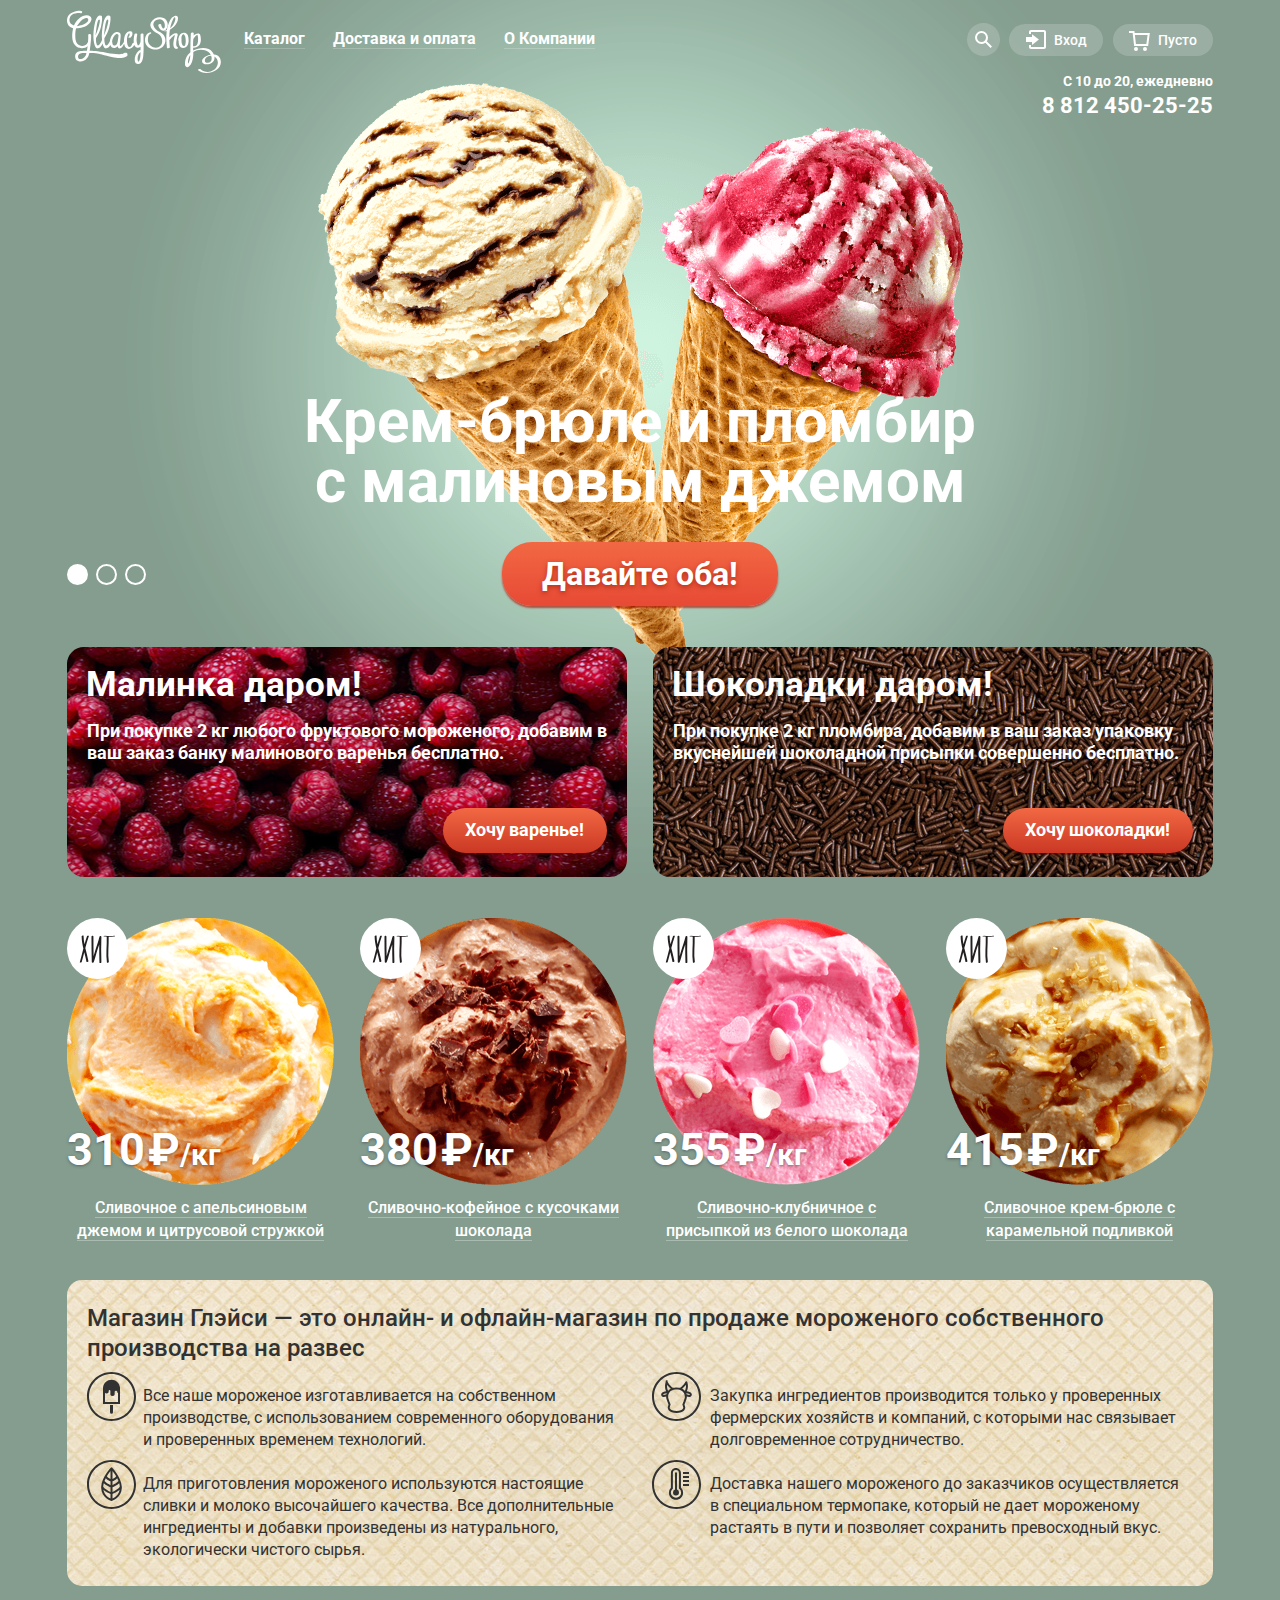
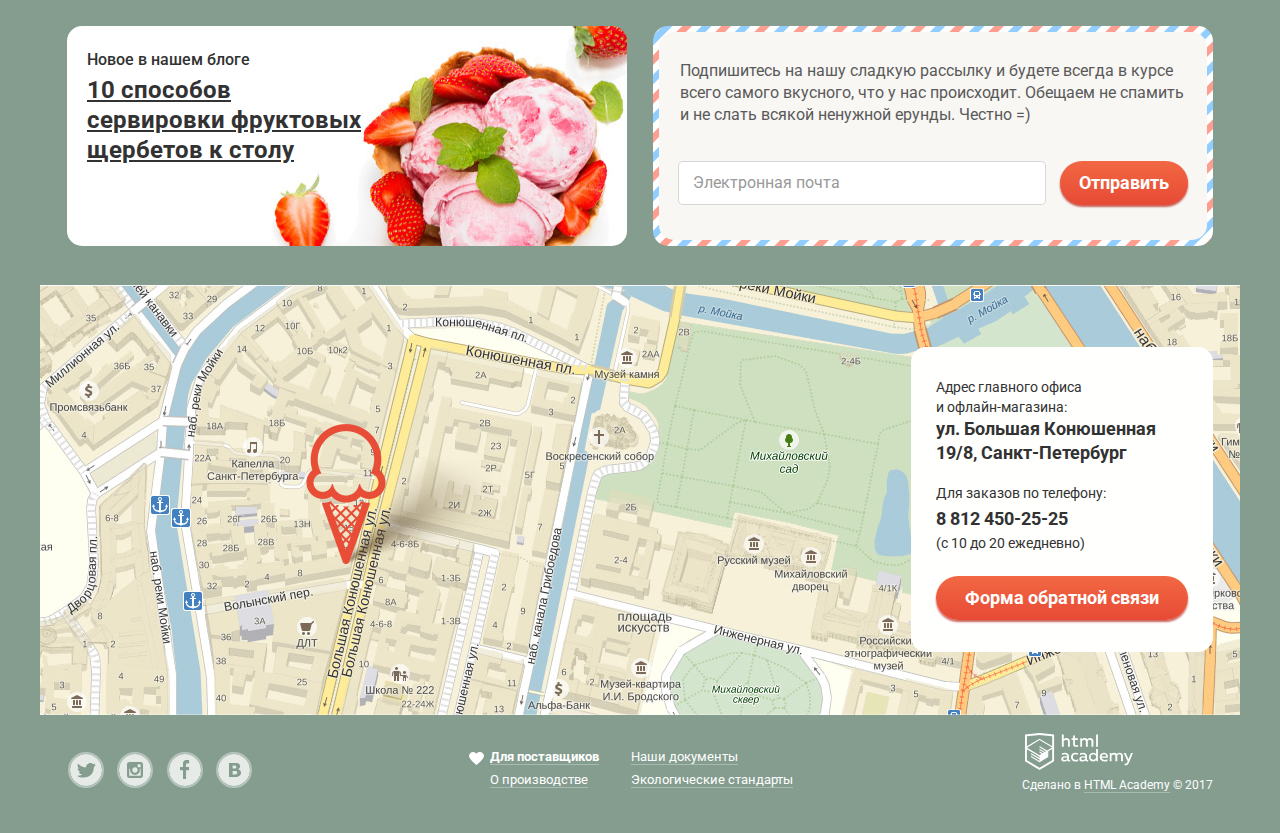
==== commit af9b7dcd: "Исправление ошибок после проверки" ====
--- a/index.html
+++ b/index.html
@@ -4,7 +4,7 @@
     <meta charset="utf-8">
     <title>Gllacy Shop</title>
     <link href="https://fonts.googleapis.com/css?family=Roboto:400,500,700" rel="stylesheet">
-    <link rel="stylesheet" href="css/normalize.css">
+    <link rel="stylesheet" href="css/normalize.min.css">
     <link rel="stylesheet" href="css/style.min.css">
   </head>
   <body>
@@ -25,7 +25,7 @@
               <li class="submenu-link">
                 <a class="navigation-link" href="#"><b><span>Каталог</span></b></a>
                 <ul class="submenu list-style">
-                  <li><a class="submenu-new" href="#">Новинки</a></li>
+                  <li class="submenu-new"><a href="#">Новинки</a></li>
                   <li><a href="catalog.html">Сливочное</a></li>
                   <li><a href="#">Щербеты</a></li>
                   <li><a href="#">Фруктовый лед</a></li>
@@ -41,14 +41,17 @@
         <div class="user-block">
           <div class="search-wrapper">
             <a class="search" href="#"><span class="visually-hidden">Поиск</span>
-              <svg xmlns="http://www.w3.org/2000/svg" xmlns:xlink="http://www.w3.org/1999/xlink" width="17" height="17" viewBox="0 0 17 17"><path fill="#ffffff" d="M16.958 15.527L11.75 10.32A6.455 6.455 0 0 0 13 6.5 6.5 6.5 0 1 0 6.5 13a6.465 6.465 0 0 0 3.839-1.263l5.205 5.204 1.414-1.414zM6.5 11C4.019 11 2 8.981 2 6.5S4.019 2 6.5 2 11 4.019 11 6.5 8.981 11 6.5 11z"/></svg>
+              <svg xmlns="http://www.w3.org/2000/svg" xmlns:xlink="http://www.w3.org/1999/xlink" width="17" height="17" viewBox="0 0 17 17">
+                <path fill="#ffffff" d="M16.958 15.527L11.75 10.32A6.455 6.455 0 0 0 13 6.5 6.5 6.5 0 1 0 6.5 13a6.465 6.465 0 0 0 3.839-1.263l5.205 5.204 1.414-1.414zM6.5 11C4.019 11 2 8.981 2 6.5S4.019 2 6.5 2 11 4.019 11 6.5 8.981 11 6.5 11z"></path>
+              </svg>
             </a>
             <section class="modal modal-search">
               <h2 class="visually-hidden">Поиск по сайту</h2>
               <form class="search-form" action="https://echo.htmlacademy.ru" method="get">
                 <p>
-                  <label class="visually-hidden" for="search-id">Окно поиска</label>
-                  <input type="search" name="search" id="search-id" placeholder="Что ищем?">
+                  <label><span class="visually-hidden">Окно поиска</span>
+                    <input type="search" name="search" placeholder="Что ищем?">
+                  </label>
                 </p>
               </form>
             </section>
@@ -61,12 +64,14 @@
                 <h2 class="visually-hidden">Вход</h2>
                 <form class="login-form" action="https://echo.htmlacademy.ru" method="post">
                   <p>
-                    <label class="visually-hidden" for="login-email-id">Электронная почта</label>
-                    <input class="login-email" type="text" name="email" id="login-email-id" value="" placeholder="Электронная почта" required>
+                    <label><span class="visually-hidden">Электронная почта</span>
+                      <input class="login-email" type="text" name="email" value="" placeholder="Электронная почта" required>
+                    </label>
                   </p>
                   <p>
-                    <label class="visually-hidden" for="login-password-id">Пароль</label>
-                    <input class="login-password" type="password" name="password" id="login-password-id" value="" placeholder="Пароль" required>
+                    <label><span class="visually-hidden">Пароль</span>
+                      <input class="login-password" type="password" name="password" value="" placeholder="Пароль" required>
+                    </label>
                   </p>
                   <div class="entrance-wrapper">
                     <button class="button" type="submit">Войти</button>
@@ -213,8 +218,9 @@
               <p class="subscription-info">Подпишитесь на нашу сладкую рассылку и будете всегда в курсе всего самого вкусного, что у нас происходит. Обещаем не спамить и не слать всякой ненужной ерунды. Честно =) </p>
               <form class="subscription-form" action="https://echo.htmlacademy.ru" method="post">
                 <p class="subscription-item">
-                  <label class="visually-hidden" for="subscription-id">Адрес электронной почты</label>
-                  <input type="text" name="email" id="subscription-id" value="" placeholder="Электронная почта">
+                  <label><span class="visually-hidden">Адрес электронной почты</span>
+                    <input type="text" name="email" value="" placeholder="Электронная почта">
+                  </label>
                 </p>
                 <button class="button" type="submit">Отправить</button>
               </form>
@@ -229,16 +235,11 @@
           <img src="img/map-pin.jpg" width="1200" height="430" alt="Расположение магазина «Gllacy» на карте">
           <div class="contacts-info">
             <h2 class="visually-hidden">Контактная информация</h2>
-            <div class="main-contacts">
-              Адрес главного офиса<br>
-              и офлайн-магазина:<br>
-              <span>ул. Большая Конюшенная 19/8, Санкт-Петербург</span><br>
-              <p class="contacts-call">
-                <span class="phone">Для заказов по телефону:</span><br>
-                <span>8 812 450-25-25</span><br>
-                (с 10 до 20 ежедневно)
-              </p>
-            </div>
+            <p>Адрес главного офиса и офлайн-магазина:</p>
+            <b>ул. Большая Конюшенная 19/8, Санкт-Петербург</b>
+            <p>Для заказов по телефону:</p>
+            <b>8 812 450-25-25</b>
+            <p>(с 10 до 20 ежедневно)</p>
             <a class="button message-link" href="#">Форма обратной связи</a>
           </div>
         </div>
@@ -248,16 +249,19 @@
         <h2>Мы обязательно вам ответим!</h2>
         <form class="message-form" action="https://echo.htmlacademy.ru" method="post">
           <p class="message-item">
-            <label class="visually-hidden" for="message-name-id">Ваше имя</label>
-            <input type="text" name="name" id="message-name-id" value="" placeholder="Как вас зовут?">
+            <label><span class="visually-hidden">Ваше имя</span>
+              <input type="text" name="name" id="message-name-id" value="" placeholder="Как вас зовут?">
+            </label>
           </p>
           <p class="message-item">
-            <label class="visually-hidden" for="message-email-id">Электронная почта</label>
-            <input type="text" name="email" id="message-email-id" value="" placeholder="Ваша почта для ответа?">
+            <label><span class="visually-hidden">Электронная почта</span>
+              <input type="text" name="email" id="message-email-id" value="" placeholder="Ваша почта для ответа?">
+            </label>
           </p>
           <p class="message-item">
-            <label class="visually-hidden" for="message-question-id">Ваше сообщение</label>
-            <textarea name="message" id="message-question-id" cols="49" rows="6" placeholder="Напишите что-нибудь..."></textarea>
+            <label><span class="visually-hidden">Ваше сообщение</span>
+              <textarea name="message" id="message-question-id" cols="49" rows="6" placeholder="Напишите что-нибудь..."></textarea>
+            </label>
           </p>
           <button class="button" type="submit">Отправить</button>
         </form>
--- a/css/style.min.css
+++ b/css/style.min.css
@@ -1 +1 @@
-@keyframes bounce{0%{transform:translateX(280px)}70%{transform:translateX(-30px)}90%{transform:translateX(10px)}to{transform:translateX(0)}}@keyframes shake{0%,to{transform:translateX(0)}10%,30%,50%,70%,90%{transform:translateX(-10px)}20%,40%,60%,80%{transform:translateX(10px)}}.site-wrapper,body{background-color:#849d8f}body{font-family:"Roboto",Arial,Verdana,sans-serif;font-size:16px;line-height:22px;margin:0;padding:0;color:#fff}.site-wrapper{background-image:url(../img/slider1.png);background-repeat:no-repeat;background-position:top center}.site-wrapper::after,.site-wrapper::before{visibility:hidden;content:""}.site-wrapper::before{background-image:url(../img/slider2.png)}.site-wrapper::after{background-image:url(../img/slider3.png)}a{text-decoration:none}img{max-width:100%;height:auto}.list-style{list-style:none}.visually-hidden:not(:focus):not(:active),input[type=checkbox].visually-hidden,input[type=radio].visually-hidden{position:absolute;overflow:hidden;clip:rect(0 0 0 0);width:1px;height:1px;margin:-1px;padding:0;white-space:nowrap;border:0;-webkit-clip-path:inset(100%);clip-path:inset(100%)}.button{font-size:18px;font-weight:700;line-height:24px;display:inline-block;cursor:pointer;text-align:center;vertical-align:top;color:#fff;border:0;border-radius:30px;outline:0;background-image:linear-gradient(#f26843,#e74a35);box-shadow:0 2px 2px 0 rgba(172,16,0,.64)}.button:focus,.button:hover{border:0;background-color:rgba(255,255,255,.2);background-image:linear-gradient(#f58669,#ec6f5e);box-shadow:0 2px 2px 0 #ac1000}.button:active{color:#fceeec;border:0;background-color:rgba(0,0,0,.07);background-image:linear-gradient(#f26843,#e74a35);box-shadow:inset 0 2px 2px 0 #942718}.modal{font-weight:400;color:#323232;background-color:#f8f7f4}.modal input,.modal-message textarea,.subscription-item input{font-family:inherit;font-size:16px;font-weight:700;line-height:24px;border:1px solid rgba(178,178,178,.52);border-radius:5px;background-color:#fff;box-shadow:0 0 0 2px #f8f7f4}.modal input:hover,.modal-message textarea:hover,.subscription-item input:hover{box-shadow:0 0 0 2px rgba(154,154,154,.52)}.modal input:focus,.modal-message textarea:focus,.subscription-item input:focus{outline:0;box-shadow:0 0 0 2px rgba(46,136,228,.52)}::-webkit-input-placeholder{font-family:"Roboto",Arial,Verdana,sans-serif;font-size:16px;font-weight:400;line-height:24px;color:#999}:-moz-placeholder,::-moz-placeholder{font-family:"Roboto",Arial,Verdana,sans-serif;font-size:16px;font-weight:400;line-height:24px;color:#999}:-ms-input-placeholder{font-family:"Roboto",Arial,Verdana,sans-serif;font-size:16px;font-weight:400;line-height:24px;color:#999}.main-header{position:relative;display:flex;justify-content:space-between;flex-wrap:wrap;width:1146px;margin:0 auto 274px;padding:0 27px}.navigation-block{max-width:800px}.main-header-logo{float:left;margin:0 10px 0 0;padding:10px 0 0}.main-navigation{font-weight:700;line-height:18px;display:flex;flex-wrap:wrap;color:#fff}.site-navigation{position:relative;z-index:2;display:flex;justify-content:space-between;flex-wrap:wrap;margin:0;padding:23px 0 0}.site-navigation a{display:block;padding:7px 14px;outline:0}.navigation-link{max-width:170px;color:#fff}.navigation-link span{border-bottom:1px solid rgba(255,255,255,.2)}.navigation-link:focus,.navigation-link:hover{margin:0;color:#333;border:0;border-radius:20px;background-color:#f7f6f3}.navigation-link:active{text-decoration:none;background-color:#ededed;box-shadow:inset 0 2px 1px 0 #696969}.navigation-link b{padding-bottom:32px}.submenu-link:focus .submenu,.submenu-link:hover .submenu{display:block}.submenu-link{position:relative}.submenu{line-height:16px;position:absolute;top:37px;left:-7px;display:none;width:144px;padding:0;border-radius:4px;background:#f8f7f4;box-shadow:0 20px 20px 0 rgba(0,0,0,.4)}.submenu-link::before{position:absolute;z-index:-1;top:0;left:0;display:none;width:60px;height:18px;padding:7px 14px;content:"";text-decoration:none;border-radius:20px;background-color:#f7f6f3}.login-wrapper:hover .modal-login,.search-wrapper:hover .modal-search,.search-wrapper:hover::before,.submenu-link:hover::before{display:block}.submenu-link:hover a{color:#333}.submenu a{font-size:14px;font-weight:400;line-height:16px;color:#323232}.submenu li:first-child{margin-top:8px;margin-bottom:12px;padding:3px 6px 7px 20px}a.submenu-new{font-weight:700;position:relative}.submenu-new:after{position:absolute;top:28px;left:-14px;width:129px;height:1px;content:"";background:#d1d0ce}.submenu li:nth-child(n+2){margin-bottom:5px;padding:3px 6px 7px 20px}.submenu li:last-child{margin-bottom:5px}.submenu li:focus,.submenu li:hover{background-color:#fbded7}.submenu li:active{background-color:#f6b5a5}.submenu a{padding:0}.user-block{position:relative;display:flex;justify-content:flex-end;flex-wrap:wrap;align-items:center;width:267px}.search{display:flex;justify-content:center;width:33px;height:33px;margin:0;color:#fff;border-radius:50%;outline:0;background-color:rgba(248,247,244,.2)}.search svg{margin-top:8px}.search:focus,.search:hover{background-color:#f8f7f4}.search:focus path,.search:hover path{fill:#323232}.search-wrapper{position:relative;z-index:2;margin-top:14px;padding-bottom:15px}.search-wrapper::before{position:absolute;z-index:-1;display:none;width:33px;height:33px;content:"";border-radius:50%;background-color:#f8f7f4}.search-wrapper:hover path{fill:#323232}.modal-search{position:absolute;top:37px;right:0;display:none;width:341px;min-height:84px;margin:0;border-radius:5px;box-shadow:0 20px 20px 0 rgba(0,0,0,.4)}.modal-search input{box-sizing:border-box;width:311px;min-height:44px;margin:3px 0 0 15px;padding-top:7px;padding-bottom:9px;padding-left:13px;border-radius:4px}.modal-search input::-webkit-input-placeholder{font-size:14px}.modal-search input:-moz-placeholder,.modal-search input::-moz-placeholder{font-size:14px}.modal-search input:-ms-input-placeholder{font-size:14px;font-weight:400}.user-navigation{font-size:14px;font-weight:500;line-height:16px;display:flex;flex-wrap:wrap;justify-content:space-between;margin:0;padding:0}.login-link{position:relative;z-index:1;margin:0 0 0 9px;padding:8px 16px 8px 45px;color:#fff;border-radius:20px;outline:0;background-color:rgba(248,247,244,.2)}.login-link:focus,.login-link:hover{font-weight:500;color:#323232;background-color:#f8f7f4}.login-link::before{position:absolute;top:6px;left:17px;width:22px;height:20px;content:"";background-image:url(../img/entrance.svg);background-repeat:no-repeat;background-position:0 0;background-size:21px 19px}.login-link:focus::before,.login-link:hover::before{background-image:url(../img/entrance-black.svg)}.login-wrapper{position:relative;z-index:2;display:flex;flex-wrap:wrap;margin-top:14px;padding-top:9px;padding-bottom:23px}.login-wrapper:focus a,.login-wrapper:hover a{color:#323232;background-color:#f8f7f4}.login-wrapper:focus::after,.login-wrapper:hover::after{position:absolute;z-index:2;top:14px;left:26px;width:22px;height:20px;content:"";cursor:pointer;background-color:#f8f7f4;background-image:url(../img/entrance-black.svg);background-repeat:no-repeat;background-position:0;background-size:21px 19px}.modal-login{position:absolute;top:45px;right:-1px;display:none;width:277px;min-height:214px;margin:0;color:#999;border-radius:5px;box-shadow:0 20px 20px 0 rgba(0,0,0,.4)}.modal-login input{box-sizing:border-box;width:240px;margin:5px 20px 1px;padding-top:9px;padding-bottom:9px;padding-left:13px;border-radius:4px}.modal-login input::-webkit-input-placeholder{font-size:14px}.modal-login input:-moz-placeholder,.modal-login input::-moz-placeholder{font-size:14px}.modal-login input:-ms-input-placeholder{font-size:14px;font-weight:400;padding-bottom:16px}.entrance-wrapper{display:flex;justify-content:space-between;padding-top:3px}.login-form .button{margin:3px 20px 22px 19px;padding:10px 25px;border-radius:20px}.registration{padding:0}.modal-login a{font-size:13px;font-weight:400;line-height:23px;color:#323232;border-bottom:1px solid rgba(50,50,50,.3)}.modal-login a:active,.modal-login a:focus,.modal-login a:hover{font-weight:400;color:#e84d37;border-bottom:1px solid rgba(232,77,55,.3)}.basket-link{position:relative;z-index:1;margin:0 0 0 10px;padding:8px 16px 8px 45px;color:#fff;border-radius:20px;outline:0;background-color:rgba(248,247,244,.2)}.basket-link:focus,.basket-link:hover{font-weight:500;color:#323232;background-color:#f8f7f4}.basket-link::before{position:absolute;top:7px;left:16px;width:23px;height:22px;content:"";background-image:url(../img/basket.svg);background-repeat:no-repeat;background-position:0 0;background-size:21px 20px}.basket-link:focus::before,.basket-link:hover::before{width:21px;height:20px;background-image:url(../img/basket-red.svg)}.basket-wrapper{position:relative;z-index:2;display:flex;margin-top:14px;padding-top:9px;padding-bottom:23px;flex-wrap:wrap}.basket-wrapper:focus .modal-basket,.basket-wrapper:hover .modal-basket{display:block}.basket-wrapper:focus .basket-link,.basket-wrapper:hover .basket-link{color:#323232;background-color:#f8f7f4}.basket-wrapper:focus::after,.basket-wrapper:hover::after{position:absolute;z-index:1;top:16px;left:26px;width:23px;height:22px;content:"";cursor:pointer;background-color:#f8f7f4;background-image:url(../img/basket-red.svg);background-repeat:no-repeat;background-position:0 0;background-size:21px 20px}.basket-current{font-weight:500;z-index:2;color:#323232;background-color:#f8f7f4}.basket-current::after{position:absolute;z-index:2;top:7px;left:16px;width:23px;height:22px;content:"";background-color:#f8f7f4;background-image:url(../img/basket-red.svg);background-repeat:no-repeat;background-position:0 0;background-size:21px 20px}.modal-basket{font-size:13px;font-weight:400;line-height:16px;position:absolute;top:45px;right:-1px;display:none;width:540px;color:#323232;border-radius:5px;box-shadow:0 20px 20px 0 rgba(0,0,0,.4)}.basket-form{padding:20px 15px 21px 13px}.basket-list{padding:0}.basket-item{position:relative;display:flex;padding-top:9px;padding-bottom:28px;padding-left:73px}.basket-item:last-child{padding-bottom:13px}.modal-basket h3{font-size:13px;font-weight:400;line-height:16px;width:220px;margin:0 27px 0 0}.basket-item:nth-child(1)::before,.basket-item:nth-child(2)::before{position:absolute;top:0;left:27px;width:33px;height:33px;content:"";background-image:url(../img/ice-cream1.1.png);background-repeat:no-repeat;background-position:0 0;background-size:33px}.basket-item:nth-child(2)::before{left:28px;background-image:url(../img/ice-cream1.3.png)}.basket-amount{width:110px;margin:0 13px 0 0}.basket-amount span{color:#999}.basket-value{width:60px;margin:0}.basket-item .modal-close{position:absolute;top:8px;left:0;width:14px;height:14px;cursor:pointer;border:0;background-color:transparent}.basket-item .modal-close::after,.basket-item .modal-close::before{position:absolute;top:7px;left:1px;width:14px;height:1px;content:"";background-color:#231f20}.basket-item .modal-close::before{-webkit-transform:rotate(45deg);transform:rotate(45deg)}.basket-item .modal-close::after{-webkit-transform:rotate(-45deg);transform:rotate(-45deg)}.order-wrapper:before{position:absolute;top:3px;left:2px;width:510px;height:1px;content:"";background:#d1d0ce}.order-wrapper{position:relative;display:flex;flex-direction:column;align-items:flex-end;margin:0;padding-top:17px}.basket-total{font-size:15px;font-weight:700;line-height:18px;margin:0}.basket-form .button{padding:9px 15px;margin-top:15px}.call{display:flex;flex-direction:column;justify-content:flex-end;align-items:flex-end;flex-wrap:wrap;width:1146px;margin-top:-27px}.call-phone,.call-time{font-size:14px;font-weight:700;line-height:16px;margin:0;padding:20px 0 0}.call-phone{font-size:22px;line-height:24px;padding:5px 0 0;color:#fff;border:0}.container{display:flex;flex-direction:column;width:1146px;margin:0 auto;padding:0 27px}.slider{position:relative;margin-bottom:41px;text-align:center}.slider-list{margin:0;padding:0}.slider-item{display:none;text-align:center}.slider-item h3{font-size:60px;font-weight:700;line-height:60.35px;width:700px;margin:0 auto 29px;padding:0}.slider-item .button{font-size:32px;font-weight:700;line-height:44px;padding:10px 40px;border-radius:30px;text-shadow:0 2px 5px rgba(160,32,11,.76)}.slider-controls{font-size:0;position:absolute;z-index:2;bottom:20px;left:0}.slider-controls label{display:inline-block;width:17px;height:17px;margin-right:8px;cursor:pointer;vertical-align:top;border:2px solid #fff;border-radius:50%;background-color:transparent}.slider-controls label:focus,.slider-controls label:hover{background-color:rgba(255,255,255,.4)}#product-1:checked~.site-wrapper{background-color:#849d8f;background-image:url(../img/slider1.png)}#product-2:checked~.site-wrapper{background-color:#8996a6;background-image:url(../img/slider2.png)}#product-3:checked~.site-wrapper{background-color:#9d8b84;background-image:url(../img/slider3.png)}#product-1:checked~.site-wrapper #slide1,#product-2:checked~.site-wrapper #slide2,#product-3:checked~.site-wrapper #slide3{display:block}#product-1:checked~.site-wrapper label[for=product-1],#product-2:checked~.site-wrapper label[for=product-2],#product-3:checked~.site-wrapper label[for=product-3]{background-color:#fff}.gifts{max-width:1146px;margin-bottom:15px}.gifts-list{font-weight:700;display:flex;justify-content:space-between;flex-wrap:wrap;margin:0;padding:0}.gifts-list li{margin-bottom:26px}.gifts-list h3{font-size:35px;line-height:41px;margin:17px 19px 15px}.gifts-list p{font-size:18px;line-height:22px;margin:0 19px 44px 20px}.gifts-list .button{font-size:18px;line-height:24px;display:block;float:right;margin:0 20px 20px 0;padding:10px 23px 11px 22px;border-radius:50px;background-image:linear-gradient(#f26843,#ca3824);box-shadow:0 2px 2px 0 rgba(85,8,0,.54)}.gifts-list .button:focus,.gifts-list .button:hover{cursor:pointer;color:#fff;border:0;background-color:rgba(255,255,255,.2);background-image:linear-gradient(#f26843,#e74a35);box-shadow:0 1px 2px 0 #ac1000}.gifts-list .button:active{color:#fceeec;border:0;outline:0;background-color:rgba(0,0,0,.07);background-image:linear-gradient(#f26843,#e74a35);box-shadow:inset 0 2px 2px 0 #942718}.gifts-chocolate,.gifts-raspberries{width:560px;min-height:230px;margin:0;padding:0;border-radius:17px;background-color:#7a0f22;background-image:url(../img/raspberries.jpg);background-repeat:no-repeat;background-position:center}.gifts-chocolate{background-color:#3d2316;background-image:url(../img/chocolate.jpg)}.hits{width:1172px;margin:-6px -13px 12px}.hits-list{display:flex;flex-wrap:wrap;margin:0;padding:0}.hits-item{position:relative;display:flex;flex-direction:column;width:293px;margin:0 0 26px;padding:0}.hits-item h3{margin:11px 7px 0;padding:0 11px;text-align:center;order:1}.hits-item a:first-child{font-size:16px;font-weight:500;line-height:22px;color:#fff;outline:0;border-bottom:1px solid rgba(255,255,255,.3)}.catalog-item a:first-child:active,.catalog-item a:first-child:focus,.catalog-item a:first-child:hover,.hits-item a:first-child:active,.hits-item a:first-child:focus,.hits-item a:first-child:hover{color:#ffbc9e;border-bottom:1px solid rgba(255,188,158,.3)}.catalog-image{width:267px;height:267px;margin:6px 0 0 13px;padding:0}.hits .catalog-image::before{position:absolute;top:6px;left:13px;width:61px;height:61px;content:"";background-image:url(../img/hit.svg);background-repeat:no-repeat;background-position:0 0}.catalog-price{font-size:45px;font-weight:700;line-height:45px;position:absolute;top:214px;left:13px;display:flex;justify-content:space-between;align-items:baseline;min-width:154px;margin:0;padding:0;color:#fff;text-shadow:0 1px 3px rgba(49,50,53,.5)}.ruble{font-weight:700;margin-top:1px;margin-left:2px}.catalog-price span{font-size:30px;left:10px}.hits-item:hover{z-index:1;margin-bottom:-50px;padding-bottom:50px;border-radius:10px;background-color:rgba(255,255,255,.2);box-shadow:0 20px 20px 0 rgba(0,0,0,.08)}.hits-item .button{display:none;margin:6px 0 0 13px;padding:10px 17px;order:2}.hits-item:hover .button{position:absolute;top:332px;left:33px;display:block}.features{max-width:1146px;margin:0 0 40px;padding:0;color:#323232;border-radius:15px;background-color:#e9dbbe;background-image:url(../img/wafer.jpg);background-repeat:no-repeat;background-position:center}.features-wrapper{margin:23px 20px 3px;padding:0}.features h3{font-size:24px;font-weight:500;line-height:30px;margin:0 0 22px;padding:0}.features-list{display:flex;flex-wrap:wrap;margin:0;padding:0}.features-item{font-size:16px;font-weight:400;line-height:22px;position:relative;width:480px;margin:0 0 22px;padding:0 0 0 56px}.features-item:nth-child(odd){margin-right:31px}.features-item:first-child::before{position:absolute;top:-13px;left:0;width:49px;height:49px;content:"";background-image:url(../img/ice-cream.svg);background-repeat:no-repeat;background-position:0 0}.features-item:nth-child(2)::before,.features-item:nth-child(3)::before{position:absolute;top:-13px;left:-2px;width:49px;height:49px;content:"";background-image:url(../img/cow.svg);background-repeat:no-repeat;background-position:0 0}.features-item:nth-child(3)::before{left:0;background-image:url(../img/eco.svg)}.features-item:last-child::before{position:absolute;top:-13px;left:-2px;width:49px;height:49px;content:"";background-image:url(../img/thermometer.svg);background-repeat:no-repeat;background-position:0 0}.news-wrapper{display:flex;justify-content:space-between;flex-wrap:wrap;max-width:1146px;min-height:220px;margin:0 0 39px;padding:0}.news{width:560px;border-radius:15px}.news,.news h2,.subscription{margin:0;padding:0}.news{color:#323232;background-color:#fff;background-image:url(../img/strawberry.jpg);background-repeat:no-repeat;background-position:17% 39.5%}.news h2{font-size:16px;font-weight:500;line-height:22px;margin:23px 0 0 20px}.news-headline{display:block;max-width:285px;margin-top:4px;margin-bottom:20px;margin-left:20px;padding:0}.news a{font-size:24px;font-weight:700;line-height:30px;text-decoration:underline;color:#323232;outline:0}.news a:focus,.news a:hover{color:#e84d37}.subscription{font-size:16px;width:560px;color:#5a5a5a;border-radius:15px;background-color:#fff;background-image:url(../img/post.svg);background-size:39px 39px;background-position:0 0}.subscription-wrapper{display:flex;flex-direction:column;width:548px;min-height:208px;margin:6px;padding:0;border-radius:15px;background-color:#f8f7f4}.subscription-info{font-weight:400;line-height:22px;margin:28px 21px 19px;padding:0}.subscription-form{display:flex;justify-content:space-between;align-items:center;margin:0 19px;padding:0}.subscription-item input{box-sizing:border-box;width:368px;margin:0;padding-top:9px;padding-bottom:9px;padding-left:14px}.subscription-item input:-ms-input-placeholder{font-weight:400;padding-bottom:14px}.subscription-form .button{display:block;margin:0;padding:10px 19px}.contacts{position:relative;z-index:1;width:100%;height:430px;margin-bottom:5px;padding:0}.contacts iframe,.contacts-wrapper img{position:absolute;z-index:2;width:100%;height:430px}.contacts-wrapper{position:relative;display:flex;width:1146px;margin:0 auto;padding:0 27px}.contacts-wrapper img{z-index:1;width:1200px;margin:0 0 0 -27px}.contacts-info{font-size:14px;font-weight:400;line-height:20px;position:absolute;z-index:3;top:62px;right:27px;width:302px;min-height:305px;color:#323232;border-radius:15px;background-color:#fffffe}.contacts-call,.main-contacts{display:block;margin:29px 25px 0;padding:0}.contacts-call span,.main-contacts span{font-size:18px;font-weight:700;line-height:24px}.contacts-call{line-height:22px;margin:20px 25px 24px 0;color:#323232;border:0}.contacts-call .phone{font-size:14px;font-weight:400;line-height:20px}.contacts-call:first-child{line-height:20px}.contacts-info .button{display:block;margin:15px 25px 30px;padding:10px 19px}.modal-message{position:fixed;z-index:5;top:50%;left:50%;display:none;width:427px;margin-top:-210px;margin-left:-237px;padding:15px 25px 27px 24px;border-radius:10px}.modal-show{display:block;animation:bounce .5s}.modal-error{animation:shake .5s}.modal-message h2{font-size:24px;font-weight:500;line-height:28px;margin:0 0 20px;color:#323232}.message-form p{margin:0 0 21px}.message-form input[type=text]{box-sizing:border-box;width:267px;padding-top:9px;padding-bottom:8px;padding-left:13px}.message-form textarea{box-sizing:border-box;width:100%;overflow:auto;margin:0;padding-top:7px;padding-left:14px;resize:none}.message-form input:-ms-input-placeholder,.message-form textarea:-ms-input-placeholder{font-weight:400;padding-bottom:14px}.message-form .button{font-size:18px;font-weight:700;line-height:24px;margin:-4px 0 0 291px;padding:10px 23px}.modal-message .modal-close{font-size:0;position:absolute;top:11px;right:13px;width:22px;height:22px;cursor:pointer;border:0;background-color:transparent}.modal-message .modal-close::after,.modal-message .modal-close::before{position:absolute;top:10px;left:0;width:22px;height:2px;content:"";background-color:#231f20}.modal-message .modal-close::before{-webkit-transform:rotate(45deg);transform:rotate(45deg)}.modal-message .modal-close::after{-webkit-transform:rotate(-45deg);transform:rotate(-45deg)}.overlay{position:fixed;z-index:4;top:0;left:0;display:none;width:100%;height:100%;background-color:rgba(0,0,0,.3)}.overlay-show{display:block}.main-footer{font-size:13px;font-weight:400;line-height:18px;width:1146px;margin:0 auto;padding:0 27px;color:#fff}.main-footer a{color:#fff}.footer-socials ul,.footer-wrapper,.social-button{display:flex;justify-content:space-between;margin:0;padding:12px 0 26px}.footer-socials ul{flex-wrap:wrap;width:186px;max-width:267px;padding:18px 0}.social-button{align-items:center;justify-content:center;width:38px;height:38px;padding:0;outline:0}.social-button svg{opacity:.8;border:2px solid rgba(255,255,255,.5);border-radius:50%}.social-button:focus svg,.social-button:hover svg{opacity:1;border:2px solid rgba(255,255,255,.7)}.social-button:active path{border:2px solid rgba(255,255,255,.7);box-shadow:inset 0 2px 1px 0 #888;fill:#e9e9e9}.footer-info{display:flex;justify-content:center;max-width:612px;margin:0 auto;padding:0}.footer-info ul:first-child{position:relative;display:flex;flex-direction:column;flex-wrap:wrap;max-width:293px;margin:0;padding:15px 27px 0 83px}.footer-info ul:first-child::before{position:absolute;top:19px;left:62px;width:15px;height:13px;content:"";background-image:url(../img/heart.svg);background-repeat:no-repeat;background-position:0 0}.footer-info ul:first-child:focus::before svg,.footer-info ul:first-child:hover::before svg{background-color:#ffbc9e}.footer-info ul:last-child{display:flex;flex-direction:column;flex-wrap:wrap;max-width:319px;margin:0;padding:15px 0 0 5px}.footer-info li{margin-bottom:5px}.footer-copyright a,.footer-info a{outline:0;border-bottom:1px solid rgba(255,255,255,.3)}.footer-copyright a:active,.footer-copyright a:focus,.footer-copyright a:hover,.footer-info a:active,.footer-info a:focus,.footer-info a:hover{color:#ffbc9e;border-bottom:1px solid rgba(255,188,158,.3)}.footer-copyright{font-size:12px;max-width:267px;margin:0;padding:0}.footer-copyright img,.footer-copyright img:active,.footer-copyright img:focus,.footer-copyright img:hover{border-bottom:none}.footer-copyright img{float:right;padding-right:80px}.footer-copyright p{float:right;margin:6px 0 0;padding:0}.inner-page .main-header{margin-bottom:-19px}.navigation-current>a,.navigation-current>a:active,.navigation-current>a:focus,.navigation-current>a:hover{margin:0;color:#fff;border-radius:20px;background-color:#d07058;box-shadow:none}.filter fieldset,.navigation-current span{border:0}.navigation-current::before{background-color:#d07058}.navigation-current:hover>a{color:#fff}.breadcrumbs{position:relative;z-index:1;font-size:14px;font-weight:400;line-height:16px;display:flex;flex-wrap:wrap;min-height:16px;margin:0 0 5px;padding:0}.breadcrumbs li{padding-right:7px}.breadcrumbs a{margin-right:8px;color:#fff;outline:0;border-bottom:1px solid rgba(255,255,255,.3)}.breadcrumbs a:active,.breadcrumbs a:focus,.breadcrumbs a:hover{color:#ffbc9e;border-bottom:1px solid rgba(255,188,158,.3)}.page-title{font-size:35px;font-weight:700;line-height:41px;width:1146px;margin:0 0 25px;padding:0;color:#fff}.filters{width:860px;margin-bottom:40px}.filter{display:flex;justify-content:space-between;flex-wrap:wrap;margin:0;padding:0}.filter legend,.legend{font-size:14px;font-weight:500;line-height:16px;color:#fff}.filter-sorting{position:relative;display:flex;flex-direction:column;margin:0;padding:0}.filter-sorting .legend{width:163px;min-height:16px;margin:0 0 5px 16px;padding:0}.sorting-select select{font:inherit;width:193px;margin:0;padding-top:8px;padding-bottom:6px;padding-left:16px;cursor:pointer;color:#fff;border:0;border-radius:20px;background-color:rgba(255,255,255,.2);-webkit-appearance:none;-moz-appearance:none;appearance:none}.sorting-select select::-ms-expand{display:none}.sorting-select select:focus,.sorting-select select:hover{color:#323232;border:0;background-color:rgba(255,255,255,.2)}.sorting-select select:active{border:0;outline:0}.sorting-select::before{position:absolute;z-index:1;top:36px;right:15px;content:"";pointer-events:none;border-width:9px 5px 0;border-style:solid;border-color:#fff transparent transparent}.sorting-select:hover::before{border-width:9px 5px 0;border-style:solid;border-color:#323232 transparent transparent}.sorting-select::after{position:absolute;z-index:-1;top:21px;left:0;display:none;width:164px;height:21px;padding:7px 14px;content:"";border-radius:20px;background-color:#fff}.sorting-select:hover::after{display:block}.filter-price{display:flex;flex-direction:column;margin:0;padding:0}.filter-price .legend{width:182px;min-height:16px;margin:0 0 5px 13px;padding:0}.range-controls{position:relative;width:176px;height:18px;padding-top:18px;padding-right:21px;padding-left:21px;border-radius:20px;background-color:rgba(255,255,255,.2)}.range-controls .scale{height:2px;background-color:rgba(248,247,244,.5)}.range-controls .bar{width:100px;height:2px;background:#f8f7f4}.range-controls .toggle{position:absolute;top:9px;left:0;width:4px;height:4px;padding:0;cursor:pointer;border:8px solid #fff;border-radius:50%;background-color:#ababab}.range-controls .toggle-min{left:33px}.range-controls .toggle-max{left:131px}.range-controls .toggle:focus,.range-controls .toggle:hover{-webkit-transform:scale(1.1);transform:scale(1.1)}.filter ul{font-size:16px;line-height:18px;display:flex;justify-content:space-between;border-radius:20px;background-color:rgba(255,255,255,.2)}.filter-fat .filter-option:first-child{margin-left:40px}.filter-fat .filter-option:last-child{margin-right:19px}.filter-fat .filter-option{padding-top:3px;padding-left:3px}.filter-fat,.filter-fat ul{display:flex;margin:0;padding:0}.filter-fat{flex-direction:column}.filter-fat legend{width:103px;min-height:16px;margin:0 0 5px 13px;padding:0}.filter-fat ul{justify-content:space-between;align-items:center;width:415px;min-height:36px}.filter-input-radio+label::before{position:absolute;top:-3px;left:-31px;width:16px;height:16px;content:"";opacity:.8;border:3px solid #fff;border-radius:50%}.filter-input-radio:checked+label::after{position:absolute;top:4px;left:-24px;width:8px;height:8px;content:"";opacity:.8;border-radius:50%;background-color:#fff}.filter-input-radio+label:focus::before,.filter-input-radio+label:hover::before,.filter-input-radio:checked+label:focus::after,.filter-input-radio:checked+label:hover::after{opacity:1}.filter-filler,.filter-filler ul,.filter-wrapper{display:flex;margin:18px 0 0;padding:0}.filter-filler{flex-direction:column;margin:0}.filter-filler legend{width:251px;min-height:16px;margin:0 0 5px 16px;padding:0}.filter-filler ul{position:relative;justify-content:space-between;align-items:center;width:702px;min-height:36px;margin:0 14px 0 0}.filter-filler .filter-option:first-child{margin-left:40px}.filter-filler .filter-option:last-child{margin-right:18px}.filter-filler .filter-option{padding-left:7px}.filter-option label{position:relative;display:block;cursor:pointer}.filter-input-checkbox+label::before{position:absolute;top:-2px;left:-34px;width:24px;height:23px;content:"";opacity:.8;background-image:url(../img/checkbox-off.svg);background-repeat:no-repeat;background-position:0 0;background-size:22px 21px}.filter-input-checkbox+label:focus::before,.filter-input-checkbox+label:hover::before{opacity:1}.filter-input-checkbox:checked+label::after{position:absolute;top:-2px;left:-34px;width:27px;height:23px;content:"";background-color:#9db1a5;background-image:url(../img/checkbox-checked.svg);background-repeat:no-repeat;background-position:0 0;background-size:26px 21px}.filter-input-checkbox:checked+label:focus::after,.filter-input-checkbox:checked+label:hover::after{background-image:url(../img/checkbox.svg)}.filter-input:disabled+label{opacity:.4}.filter-button{font-size:16px;font-weight:500;line-height:18px;width:144px;height:36px;margin:21px 0 0;padding:0;cursor:pointer;color:#fff;border-width:2px;border-style:solid;border-color:#fff;border-radius:20px;background-color:rgba(255,255,255,.2)}.filter-button:focus,.filter-button:hover{color:#323232;border:0;outline:0;background-color:#fbfcfb}.filter-button:active{border:0;background-color:#eaeaea;box-shadow:inset 0 2px 1px 0 #696969}.catalog{width:1172px;margin:-6px -13px 40px}.catalog-list{display:flex;flex-wrap:wrap;margin:0;padding:0}.catalog-item{position:relative;display:flex;flex-direction:column;width:293px;margin:0 0 31px;padding:0}.catalog-item h3{margin:12px 7px 0;padding:0 11px;text-align:center;order:1}.catalog-item a:first-child{font-size:16px;font-weight:500;line-height:22px;color:#fff;outline:0;border-bottom:1px solid rgba(255,255,255,.3)}.catalog-item:hover{z-index:1;margin-bottom:-43px;padding-bottom:43px;border-radius:5px;background-color:rgba(255,255,255,.2);box-shadow:0 20px 20px 0 rgba(0,0,0,.08)}.catalog-item .button{display:none;margin:6px 0 0 13px;padding:10px 17px;order:2}.catalog-item:hover .button{position:absolute;top:332px;left:33px;display:block}.pagination-list{display:flex;justify-content:flex-end;flex-wrap:wrap;margin:49px 0 0}.pagination-item a{font-size:16px;font-weight:500;line-height:18px;display:flex;justify-content:center;align-items:center;width:26px;height:26px;margin-left:3px;color:#fff;outline:0;border-radius:50%}.pagination-item a:focus,.pagination-item a:hover{background-color:rgba(255,255,255,.2)}.pagination-current a,.pagination-item a:active{color:#000;background-color:#fff}.pagination-current a{background:rgba(255,255,255,.2)}.pagination-current a:focus,.pagination-current a:hover{cursor:default;color:#323232;background-color:#fff}.pagination-back{position:relative;display:inline-block;width:17px;margin-right:10px;vertical-align:top}.pagination-back::before{position:absolute;top:8px;left:8px;width:8px;height:8px;content:"";-webkit-transform:rotate(45deg);transform:rotate(45deg);border:1px solid #fff}.pagination-back::before,.pagination-disabled::before,.pagination-next::after{border-top-color:transparent;border-right-color:transparent}.pagination-disabled::before{border-color:rgba(255,255,255,.2)}.pagination-next{width:17px;margin-left:20px;cursor:pointer}.pagination-next::after{position:absolute;top:8px;left:-8px;width:8px;height:8px;content:"";cursor:pointer;-webkit-transform:rotate(-135deg);transform:rotate(-135deg);border:1px solid #fff}.inner-page .main-footer,.pagination-next{position:relative}.inner-page .main-footer:after{position:absolute;top:-11px;left:27px;width:1146px;height:1px;content:"";opacity:.3;background:#fff}.inner-page .footer-wrapper{padding-top:8px}
+body{font-family:Roboto, Arial, Verdana, sans-serif;font-size:16px;line-height:22px;margin:0;padding:0;color:#fff;background-color:#849d8f;}.site-wrapper{background-color:#849d8f;background-image:url(../img/slider1.png);background-repeat:no-repeat;background-position:top center;}.site-wrapper::before,.site-wrapper::after{visibility:hidden;content:"";}.site-wrapper::before{background-image:url(../img/slider2.png);}.site-wrapper::after{background-image:url(../img/slider3.png);}a{text-decoration:none;}img{max-width:100%;height:auto;}.list-style{list-style:none;}.visually-hidden:not(:focus):not(:active),input[type="checkbox"].visually-hidden,input[type="radio"].visually-hidden{position:absolute;overflow:hidden;clip:rect(0 0 0 0);width:1px;height:1px;margin:-1px;padding:0;white-space:nowrap;border:0;-webkit-clip-path:inset(100%);clip-path:inset(100%);}.button{font-size:18px;font-weight:700;line-height:24px;display:inline-block;cursor:pointer;text-align:center;vertical-align:top;color:#fff;border:none;border-radius:30px;outline:none;background-image:linear-gradient(#f26843,#e74a35);box-shadow:0 2px 2px 0 rgba(172,16,0,0.64);}.button:hover,.button:focus{border:none;background-color:rgba(255,255,255,0.2);background-image:linear-gradient(#f58669,#ec6f5e);box-shadow:0 2px 2px 0 #ac1000;}.button:active{color:#fceeec;border:none;background-color:rgba(0,0,0,0.07);background-image:linear-gradient(#f26843,#e74a35);box-shadow:inset 0 2px 2px 0 #942718;}.modal{font-weight:400;color:#323232;background-color:#f8f7f4;}.modal input,.subscription-item input,.modal-message textarea{font-family:inherit;font-size:16px;font-weight:700;line-height:24px;border:1px solid rgba(178,178,178,0.52);border-radius:5px;background-color:#fff;box-shadow:0 0 0 2px #f8f7f4;}.modal input:hover,.subscription-item input:hover,.modal-message textarea:hover{box-shadow:0 0 0 2px rgba(154,154,154,0.52);}.modal input:focus,.subscription-item input:focus,.modal-message textarea:focus{outline:none;box-shadow:0 0 0 2px rgba(46,136,228,0.52);}::-webkit-input-placeholder{font-family:Roboto, Arial, Verdana, sans-serif;font-size:16px;font-weight:400;line-height:24px;color:#999;}::-moz-placeholder{font-family:Roboto, Arial, Verdana, sans-serif;font-size:16px;font-weight:400;line-height:24px;color:#999;}:-moz-placeholder{font-family:Roboto, Arial, Verdana, sans-serif;font-size:16px;font-weight:400;line-height:24px;color:#999;}:-ms-input-placeholder{font-family:Roboto, Arial, Verdana, sans-serif;font-size:16px;font-weight:400;line-height:24px;color:#999;}.main-header{position:relative;display:flex;justify-content:space-between;flex-wrap:wrap;width:1146px;margin:0 auto;margin-bottom:274px;padding:0 27px;}.navigation-block{max-width:800px;}.main-header-logo{float:left;margin:0;margin-right:10px;padding:0;padding-top:10px;}.main-navigation{font-weight:700;line-height:18px;display:flex;flex-wrap:wrap;color:#fff;}.site-navigation{position:relative;z-index:2;display:flex;justify-content:space-between;flex-wrap:wrap;margin:0;padding:0;padding-top:23px;}.site-navigation a{display:block;padding:7px 13px;margin-right:2px;outline:none;}.navigation-link{max-width:170px;color:#fff;}.navigation-link span{border-bottom:1px solid rgba(255,255,255,0.2);}.navigation-link:hover,.navigation-link:focus{margin:0;margin-right:2px;color:#333;border:none;border-radius:20px;background-color:#f7f6f3;}.navigation-link:active{text-decoration:none;background-color:#ededed;box-shadow:inset 0 2px 1px 0 #696969;}.navigation-link b{font-weight:700;padding-bottom:32px;}.submenu-link:hover .submenu,.submenu-link:focus .submenu{display:block;}.submenu-link{position:relative;}.submenu{line-height:16px;position:absolute;top:37px;left:-7px;display:none;width:144px;padding:0;border-radius:4px;background:#f8f7f4;box-shadow:0 20px 20px 0 rgba(0,0,0,0.4);}.submenu-link::before{position:absolute;z-index:-1;top:0;left:0;display:none;min-width:61px;height:18px;padding:7px 14px;content:"";text-decoration:none;border-radius:20px;background-color:#f7f6f3;}.submenu-link:hover::before{display:block;}.submenu-link:hover a{color:#333;}.submenu a{font-size:14px;font-weight:400;line-height:16px;color:#323232;}.submenu li:first-child{margin-top:6px;margin-bottom:12px;padding-top:5px;padding-right:6px;padding-bottom:5px;padding-left:20px;}.submenu-new > a{font-weight:700;position:relative;}.submenu-new:after{position:absolute;top:38px;left:6px;width:128px;height:1px;content:"";background:#d1d0ce;}.submenu li:nth-child(n+2){margin-bottom:5px;padding-top:5px;padding-right:6px;padding-bottom:5px;padding-left:20px;}.submenu li:last-child{margin-bottom:8px;}.submenu li:hover{background-color:#fbded7;}.submenu li:active{background-color:#f6b5a5;}.submenu a{padding:0;}.user-block{position:relative;display:flex;justify-content:flex-end;flex-wrap:wrap;align-items:center;width:267px;}.search{display:flex;justify-content:center;width:33px;height:33px;margin:0;color:#fff;border-radius:50%;outline:none;background-color:rgba(248,247,244,0.2);}.search svg{margin-top:8px;}.search:hover,.search:focus{background-color:#f8f7f4;}.search:hover path,.search:focus path{fill:#323232;}.search-wrapper:hover .modal-search{display:block;}.search-wrapper{position:relative;z-index:2;margin-top:14px;padding-bottom:15px;}.search-wrapper::before{position:absolute;z-index:-1;display:none;width:33px;height:33px;content:"";border-radius:50%;background-color:#f8f7f4;}.search-wrapper:hover::before{display:block;}.search-wrapper:hover path{fill:#323232;}.modal-search{position:absolute;top:37px;right:0;display:none;width:341px;min-height:84px;margin:0;border-radius:5px;box-shadow:0 20px 20px 0 rgba(0,0,0,0.4);}.modal-search input{box-sizing:border-box;width:311px;min-height:44px;margin:0;margin-top:3px;margin-left:15px;padding-top:7px;padding-bottom:9px;padding-left:13px;border-radius:4px;}.modal-search input::-webkit-input-placeholder{font-size:14px;}.modal-search input::-moz-placeholder{font-size:14px;}.modal-search input:-moz-placeholder{font-size:14px;}.modal-search input:-ms-input-placeholder{font-size:14px;font-weight:400;}.user-navigation{font-size:14px;font-weight:500;line-height:16px;display:flex;flex-wrap:wrap;justify-content:space-between;margin:0;padding:0;}.login-link{position:relative;z-index:1;margin:0;margin-left:9px;padding:8px 16px 8px 45px;color:#fff;border-radius:20px;outline:none;background-color:rgba(248,247,244,0.2);}.login-link:hover,.login-link:focus{font-weight:500;color:#323232;background-color:#f8f7f4;}.login-link::before{position:absolute;top:6px;left:17px;width:22px;height:20px;content:"";background-image:url(../img/entrance.svg);background-repeat:no-repeat;background-position:0 0;background-size:21px 19px;}.login-link:hover::before,.login-link:focus::before{background-image:url(../img/entrance-black.svg);}.login-wrapper{position:relative;z-index:2;display:flex;flex-wrap:wrap;margin-top:14px;padding-top:9px;padding-bottom:23px;}.login-wrapper:hover .modal-login{display:block;}.login-wrapper:hover a,.login-wrapper:focus a{color:#323232;background-color:#f8f7f4;}.login-wrapper:hover::after,.login-wrapper:focus::after{position:absolute;z-index:2;top:14px;left:26px;width:22px;height:20px;content:"";cursor:pointer;background-color:#f8f7f4;background-image:url(../img/entrance-black.svg);background-repeat:no-repeat;background-position:0;background-size:21px 19px;}.modal-login{position:absolute;top:45px;right:-1px;display:none;width:277px;min-height:214px;margin:0;color:#999;border-radius:5px;box-shadow:0 20px 20px 0 rgba(0,0,0,0.4);}.modal-login input{box-sizing:border-box;width:240px;min-height:44px;margin:5px 20px;margin-bottom:1px;padding-top:9px;padding-bottom:9px;padding-left:13px;border-radius:4px;}.modal-login input::-webkit-input-placeholder{font-size:14px;}.modal-login input::-moz-placeholder{font-size:14px;}.modal-login input:-moz-placeholder{font-size:14px;}.modal-login input:-ms-input-placeholder{font-size:14px;font-weight:400;}.entrance-wrapper{display:flex;justify-content:space-between;padding-top:3px;}.login-form .button{margin:3px 20px 22px 19px;padding:10px 25px;border-radius:20px;}.registration{padding:0;}.modal-login a{font-size:13px;font-weight:400;line-height:23px;color:#323232;border-bottom:1px solid rgba(50,50,50,0.3);}.modal-login a:hover,.modal-login a:focus,.modal-login a:active{font-weight:400;color:#e84d37;border-bottom:1px solid rgba(232,77,55,0.3);}.basket-link{position:relative;z-index:1;margin:0;margin-left:10px;padding:8px 16px 8px 45px;color:#fff;border-radius:20px;outline:none;background-color:rgba(248,247,244,0.2);}.basket-link:hover,.basket-link:focus{font-weight:500;color:#323232;background-color:#f8f7f4;}.basket-link::before{position:absolute;top:7px;left:16px;width:23px;height:22px;content:"";background-image:url(../img/basket.svg);background-repeat:no-repeat;background-position:0 0;background-size:21px 20px;}.basket-link:hover::before,.basket-link:focus::before{width:21px;height:20px;background-image:url(../img/basket-red.svg);}.basket-wrapper{position:relative;z-index:2;display:flex;margin-top:14px;padding-top:9px;padding-bottom:23px;flex-wrap:wrap;}.basket-wrapper:hover .modal-basket,.basket-wrapper:focus .modal-basket{display:block;}.basket-wrapper:hover .basket-link,.basket-wrapper:focus .basket-link{color:#323232;background-color:#f8f7f4;}.basket-wrapper:hover::after,.basket-wrapper:focus::after{position:absolute;z-index:1;top:16px;left:26px;width:23px;height:22px;content:"";cursor:pointer;background-color:#f8f7f4;background-image:url(../img/basket-red.svg);background-repeat:no-repeat;background-position:0 0;background-size:21px 20px;}.basket-current{font-weight:500;z-index:2;color:#323232;background-color:#f8f7f4;}.basket-current::after{position:absolute;z-index:2;top:7px;left:16px;width:23px;height:22px;content:"";background-color:#f8f7f4;background-image:url(../img/basket-red.svg);background-repeat:no-repeat;background-position:0 0;background-size:21px 20px;}.modal-basket{font-size:13px;font-weight:400;line-height:16px;position:absolute;top:45px;right:-1px;display:none;width:540px;color:#323232;border-radius:5px;box-shadow:0 20px 20px 0 rgba(0,0,0,0.4);}.basket-form{padding:20px 15px 21px 13px;}.basket-list{padding:0;}.basket-item{position:relative;display:flex;padding-top:9px;padding-bottom:28px;padding-left:73px;}.basket-item:last-child{padding-bottom:13px;}.modal-basket h3{font-size:13px;font-weight:400;line-height:16px;width:220px;margin:0;margin-right:27px;}.basket-item:nth-child(1)::before{position:absolute;top:0;left:27px;width:33px;height:33px;content:"";background-image:url(../img/ice-cream1.1.png);background-repeat:no-repeat;background-position:0 0;background-size:33px;}.basket-item:nth-child(2)::before{position:absolute;top:0;left:28px;width:33px;height:33px;content:"";background-image:url(../img/ice-cream1.3.png);background-repeat:no-repeat;background-position:0 0;background-size:33px;}.basket-amount{width:110px;margin:0;margin-right:13px;}.basket-amount span{color:#999;}.basket-value{width:60px;margin:0;}.basket-item .modal-close{position:absolute;top:8px;left:0;width:14px;height:14px;cursor:pointer;border:0;background-color:transparent;}.basket-item .modal-close::before,.basket-item .modal-close::after{position:absolute;top:7px;left:1px;width:14px;height:1px;content:"";background-color:#231f20;}.basket-item .modal-close::before{-webkit-transform:rotate(45deg);transform:rotate(45deg);}.basket-item .modal-close::after{-webkit-transform:rotate(-45deg);transform:rotate(-45deg);}.order-wrapper:before{position:absolute;top:3px;left:2px;width:510px;height:1px;content:"";background:#d1d0ce;}.order-wrapper{position:relative;display:flex;flex-direction:column;align-items:flex-end;margin:0;padding-top:17px;}.basket-total{font-size:15px;font-weight:700;line-height:18px;margin:0;}.basket-form .button{padding:9px 15px;margin-top:15px;}.call{display:flex;flex-direction:column;justify-content:flex-end;align-items:flex-end;flex-wrap:wrap;width:1146px;margin-top:-27px;}.call-time{font-size:14px;font-weight:700;line-height:16px;margin:0;padding:0;padding-top:20px;}.call-phone{display:flex;font-size:22px;font-weight:700;line-height:24px;margin:0;padding:0;padding-top:5px;color:#fff;}.container{display:flex;flex-direction:column;width:1146px;margin:0 auto;padding:0 27px;}.slider{position:relative;margin-bottom:41px;text-align:center;}.slider-list{margin:0;padding:0;}.slider-item{display:none;text-align:center;}.slider-item h3{font-size:60px;font-weight:700;line-height:60.35px;width:700px;margin:0 auto;margin-bottom:29px;padding:0;}.slider-item .button{font-size:32px;font-weight:700;line-height:44px;padding:10px 40px;border-radius:30px;text-shadow:0 2px 5px rgba(160,32,11,0.76);}.slider-controls{font-size:0;position:absolute;z-index:2;bottom:20px;left:0;}.slider-controls label{display:inline-block;width:17px;height:17px;margin-right:8px;cursor:pointer;vertical-align:top;border:2px solid #fff;border-radius:50%;background-color:transparent;}.slider-controls label:hover,.slider-controls label:focus{background-color:rgba(255,255,255,0.4);}#product-1:checked ~ .site-wrapper{background-color:#849d8f;background-image:url(../img/slider1.png);}#product-2:checked ~ .site-wrapper{background-color:#8996a6;background-image:url(../img/slider2.png);}#product-3:checked ~ .site-wrapper{background-color:#9d8b84;background-image:url(../img/slider3.png);}#product-1:checked ~ .site-wrapper #slide1,#product-2:checked ~ .site-wrapper #slide2,#product-3:checked ~ .site-wrapper #slide3{display:block;}#product-1:checked ~ .site-wrapper label[for=product-1],#product-2:checked ~ .site-wrapper label[for=product-2],#product-3:checked ~ .site-wrapper label[for=product-3]{background-color:#fff;}.gifts{max-width:1146px;margin-bottom:15px;}.gifts-list{font-weight:700;display:flex;justify-content:space-between;flex-wrap:wrap;margin:0;padding:0;}.gifts-list li{margin-bottom:26px;}.gifts-list h3{font-size:35px;line-height:41px;margin:17px 19px 15px;}.gifts-list p{font-size:18px;line-height:22px;margin:0 19px 44px 20px;}.gifts-list .button{font-size:18px;line-height:24px;display:block;float:right;margin:0;margin-right:20px;margin-bottom:20px;padding:10px 23px 11px 22px;border-radius:50px;background-image:linear-gradient(#f26843,#ca3824);box-shadow:0 2px 2px 0 rgba(85,8,0,0.54);}.gifts-list .button:hover,.gifts-list .button:focus{cursor:pointer;color:#fff;border:none;background-color:rgba(255,255,255,0.2);background-image:linear-gradient(#f26843,#e74a35);box-shadow:0 1px 2px 0 #ac1000;}.gifts-list .button:active{color:#fceeec;border:none;outline:none;background-color:rgba(0,0,0,0.07);background-image:linear-gradient(#f26843,#e74a35);box-shadow:inset 0 2px 2px 0 #942718;}.gifts-raspberries,.gifts-chocolate{width:560px;min-height:230px;margin:0;padding:0;border-radius:17px;}.gifts-raspberries{background-color:#7a0f22;background-image:url(../img/raspberries.jpg);background-repeat:no-repeat;background-position:center;}.gifts-chocolate{background-color:#3d2316;background-image:url(../img/chocolate.jpg);background-repeat:no-repeat;background-position:center;}.hits{width:1172px;margin:-6px -13px 12px;}.hits-list{display:flex;flex-wrap:wrap;margin:0;margin-bottom:26px;padding:0;}.hits-item{position:relative;display:flex;flex-direction:column;width:293px;margin:0;padding:0;}.hits-item h3{margin:0;margin-top:11px;margin-right:7px;margin-left:7px;padding:0;padding-right:11px;padding-left:11px;text-align:center;order:1;}.hits-item a:first-child{font-size:16px;font-weight:500;line-height:22px;color:#fff;outline:none;border-bottom:1px solid rgba(255,255,255,0.3);}.hits-item a:first-child:hover,.hits-item a:first-child:focus,.hits-item a:first-child:active{color:#ffbc9e;border-bottom:1px solid rgba(255,188,158,0.3);}.catalog-image{width:267px;height:267px;margin:0;margin-top:6px;margin-left:13px;padding:0;}.hits .catalog-image::before{position:absolute;top:6px;left:13px;width:61px;height:61px;content:"";background-image:url(../img/hit.svg);background-repeat:no-repeat;background-position:0 0;}.catalog-price{font-size:45px;font-weight:700;line-height:45px;position:absolute;top:214px;left:13px;display:flex;justify-content:space-between;align-items:baseline;min-width:154px;margin:0;padding:0;color:#fff;text-shadow:0 1px 3px rgba(49,50,53,0.5);}.ruble{font-weight:700;margin-top:1px;margin-left:2px;}.catalog-price span{font-size:30px;left:10px;}.hits-item:hover{z-index:1;margin-bottom:-76px;padding-bottom:76px;border-radius:10px;background-color:rgba(255,255,255,0.2);box-shadow:0 20px 20px 0 rgba(0,0,0,0.08);}.hits-item .button{display:none;margin:0;margin-top:6px;margin-left:13px;padding:10px 17px;order:2;}.hits-item:hover .button{position:absolute;top:332px;left:33px;display:block;}.features{max-width:1146px;margin:0;margin-bottom:40px;padding:0;color:#323232;border-radius:15px;background-color:#e9dbbe;background-image:url(../img/wafer.jpg);background-repeat:no-repeat;background-position:center;}.features-wrapper{margin:23px 20px 3px;padding:0;}.features h3{font-size:24px;font-weight:500;line-height:30px;margin:0;margin-bottom:22px;padding:0;}.features-list{display:flex;flex-wrap:wrap;margin:0;padding:0;}.features-item{font-size:16px;font-weight:400;line-height:22px;position:relative;width:480px;margin:0;margin-bottom:22px;padding:0;padding-left:56px;}.features-item:nth-child(odd){margin-right:31px;}.features-item:first-child::before{position:absolute;top:-13px;left:0;width:49px;height:49px;content:"";background-image:url(../img/ice-cream.svg);background-repeat:no-repeat;background-position:0 0;}.features-item:nth-child(2)::before{position:absolute;top:-13px;left:-2px;width:49px;height:49px;content:"";background-image:url(../img/cow.svg);background-repeat:no-repeat;background-position:0 0;}.features-item:nth-child(3)::before{position:absolute;top:-13px;left:0;width:49px;height:49px;content:"";background-image:url(../img/eco.svg);background-repeat:no-repeat;background-position:0 0;}.features-item:last-child::before{position:absolute;top:-13px;left:-2px;width:49px;height:49px;content:"";background-image:url(../img/thermometer.svg);background-repeat:no-repeat;background-position:0 0;}.news-wrapper{display:flex;justify-content:space-between;flex-wrap:wrap;max-width:1146px;min-height:220px;margin:0;margin-bottom:39px;padding:0;}.news,.subscription{width:560px;margin:0;padding:0;border-radius:15px;}.news{color:#323232;background-color:#fff;background-image:url(../img/strawberry.jpg);background-repeat:no-repeat;background-position:17% 39.5%;}.news h2{font-size:16px;font-weight:500;line-height:22px;margin:0;margin-top:23px;margin-left:20px;padding:0;}.news-headline{display:block;max-width:285px;margin-top:4px;margin-bottom:20px;margin-left:20px;padding:0;}.news a{font-size:24px;font-weight:700;line-height:30px;text-decoration:underline;color:#323232;outline:none;}.news a:hover,.news a:focus{color:#e84d37;}.subscription{font-size:16px;width:560px;color:#5a5a5a;border-radius:15px;background-color:#fff;background-image:url(../img/post.svg);background-size:39px 39px;background-position:0 0;}.subscription-wrapper{display:flex;flex-direction:column;width:548px;min-height:208px;margin:6px;padding:0;border-radius:15px;background-color:#f8f7f4;}.subscription-info{font-weight:400;line-height:22px;margin:28px 21px 19px;padding:0;}.subscription-form{display:flex;justify-content:space-between;align-items:center;margin:0 19px;padding:0;}.subscription-item input{box-sizing:border-box;width:368px;min-height:44px;margin:0;padding-top:9px;padding-bottom:9px;padding-left:14px;}.subscription-item input:-ms-input-placeholder{font-weight:400;}.subscription-form .button{display:block;margin:0;padding:10px 19px;}.contacts{position:relative;z-index:1;width:100%;height:430px;margin-bottom:5px;padding:0;}.contacts iframe{position:absolute;z-index:2;width:100%;height:430px;border:none;}.contacts-wrapper{position:relative;display:flex;width:1146px;margin:0 auto;padding:0 27px;}.contacts-wrapper img{position:absolute;z-index:1;width:1200px;height:430px;margin:0;margin-left:-27px;}.contacts-info{font-size:14px;font-weight:400;line-height:20px;position:absolute;z-index:3;top:62px;right:27px;width:302px;min-height:305px;color:#323232;border-radius:15px;background-color:#fffffe;}.contacts-info p,.contacts-info b{display:flex;flex-direction:column;align-items:flex-start;flex-wrap:wrap;margin:0 25px;}.contacts-info p:nth-of-type(1){display:block;margin-top:30px;margin-right:125px;}.contacts-info b:nth-of-type(1){display:block;font-size:18px;font-weight:700;line-height:24px;margin-bottom:18px;}.contacts-info p:nth-of-type(2){margin-bottom:5px;}.contacts-info b:nth-of-type(2){font-size:18px;line-height:22px;margin-bottom:3px;}.contacts-info p:nth-of-type(3){line-height:20px;}.contacts-info .button{display:block;margin:23px 25px 30px;padding:10px 19px;}@keyframes bounce{0%{transform:translateX(280px);}70%{transform:translateX(-30px);}90%{transform:translateX(10px);}100%{transform:translateX(0);}}@keyframes shake{0%,100%{transform:translateX(0);}10%,30%,50%,70%,90%{transform:translateX(-10px);}20%,40%,60%,80%{transform:translateX(10px);}}.modal-message{position:fixed;z-index:5;top:50%;left:50%;display:none;width:427px;margin-top:-210px;margin-left:-237px;padding:15px 25px 27px 24px;border-radius:10px;}.modal-show{display:block;animation:bounce .5s;}.modal-error{animation:shake .5s;}.modal-message h2{font-size:24px;font-weight:500;line-height:28px;margin:0;margin-bottom:20px;color:#323232;}.message-form p{margin:0;margin-bottom:21px;}.message-form input[type=text]{box-sizing:border-box;width:267px;min-height:44px;padding-top:9px;padding-bottom:8px;padding-left:13px;}.message-form textarea{box-sizing:border-box;width:100%;min-height:155px;overflow:auto;margin:0;padding-top:7px;padding-left:14px;resize:none;}.message-form input:-ms-input-placeholder,.message-form textarea:-ms-input-placeholder{font-weight:400;}.message-form .button{font-size:18px;font-weight:700;line-height:24px;margin:0;margin-top:-4px;margin-left:291px;padding:10px 23px;}.modal-message .modal-close{font-size:0;position:absolute;top:11px;right:13px;width:22px;height:22px;cursor:pointer;border:0;background-color:transparent;}.modal-message .modal-close::before,.modal-message .modal-close::after{position:absolute;top:10px;left:0;width:22px;height:2px;content:"";background-color:#231f20;}.modal-message .modal-close::before{-webkit-transform:rotate(45deg);transform:rotate(45deg);}.modal-message .modal-close::after{-webkit-transform:rotate(-45deg);transform:rotate(-45deg);}.overlay{position:fixed;z-index:4;top:0;left:0;display:none;width:100%;height:100%;background-color:rgba(0,0,0,0.3);}.overlay-show{display:block;}.main-footer{font-size:13px;font-weight:400;line-height:18px;width:1146px;margin:0 auto;padding:0 27px;color:#fff;}.main-footer a{color:#fff;}.footer-wrapper{display:flex;justify-content:space-between;margin:0;padding:13px 0 26px;}.footer-socials ul{display:flex;flex-wrap:wrap;justify-content:space-between;width:186px;max-width:267px;margin:0;padding:18px 0;}.social-button{display:flex;align-items:center;justify-content:center;width:38px;height:38px;margin:0;padding:0;outline:none;}.social-button svg{opacity:0.8;border:2px solid rgba(255,255,255,0.5);border-radius:50%;}.social-button:hover svg,.social-button:focus svg{opacity:1;border:2px solid rgba(255,255,255,0.7);}.social-button:active path{border:2px solid rgba(255,255,255,0.7);box-shadow:inset 0 2px 1px 0 #888;fill:#e9e9e9;}.footer-info{display:flex;justify-content:center;max-width:612px;margin:0 auto;padding:0;}.footer-info ul:first-child{position:relative;display:flex;flex-direction:column;flex-wrap:wrap;max-width:293px;margin:0;padding:0;padding-top:15px;padding-right:27px;padding-left:83px;}.footer-info ul:first-child::before{position:absolute;top:19px;left:62px;width:15px;height:13px;content:"";background-image:url(../img/heart.svg);background-repeat:no-repeat;background-position:0 0;}.footer-info ul:first-child:hover::before svg,.footer-info ul:first-child:focus::before svg{background-color:#ffbc9e;}.footer-info ul:last-child{display:flex;flex-direction:column;flex-wrap:wrap;max-width:319px;margin:0;padding:0;padding-top:15px;padding-left:5px;}.footer-info li{margin-bottom:5px;}.footer-info a,.footer-copyright a{outline:none;border-bottom:1px solid rgba(255,255,255,0.3);}.footer-info a:hover,.footer-info a:focus,.footer-info a:active,.footer-copyright a:hover,.footer-copyright a:focus,.footer-copyright a:active{color:#ffbc9e;border-bottom:1px solid rgba(255,188,158,0.3);}.footer-copyright{font-size:12px;max-width:267px;margin:0;padding:0;}.footer-copyright img,.footer-copyright img:hover,.footer-copyright img:focus,.footer-copyright img:active{border-bottom:none;}.footer-copyright img{float:right;padding-right:80px;}.footer-copyright p{float:right;margin:0;margin-top:6px;padding:0;}/* catalog.html */.inner-page .main-header{margin-bottom:-19px;}.navigation-current > a,.navigation-current > a:hover,.navigation-current > a:focus,.navigation-current > a:active{margin:0;padding:7px 14px;color:#fff;border-radius:20px;background-color:#d07058;box-shadow:none;}.navigation-current span{border:none;}.navigation-current::before{min-width:60px;background-color:#d07058;}.navigation-current:hover > a{color:#fff;}li.submenu-current,li.submenu-current:hover,li.submenu-current:focus{background-color:#d07058;}.submenu-current > a,.submenu-current:hover > a,.submenu-current:not(:hover) > a,.submenu-current:focus > a{color:#fff;}.breadcrumbs{position:relative;z-index:1;font-size:14px;font-weight:400;line-height:16px;display:flex;flex-wrap:wrap;min-height:16px;margin:0;margin-bottom:5px;padding:0;}.breadcrumbs li{padding-right:7px;}.breadcrumbs a{margin-right:8px;color:#fff;outline:none;border-bottom:1px solid rgba(255,255,255,0.3);}.breadcrumbs a:hover,.breadcrumbs a:focus,.breadcrumbs a:active{color:#ffbc9e;border-bottom:1px solid rgba(255,188,158,0.3);}.page-title{font-size:35px;font-weight:700;line-height:41px;width:1146px;margin:0;margin-bottom:25px;padding:0;color:#fff;}.filters{margin-bottom:40px;}.filter{display:flex;flex-wrap:wrap;margin:0;padding:0;}.filter fieldset{border:none;}.legend,.filter legend{font-size:14px;font-weight:500;line-height:16px;color:#fff;}.filter-sorting{position:relative;display:flex;flex-direction:column;margin:0;margin-right:16px;margin-bottom:16px;padding:0;}.filter-sorting .legend{margin:0;margin-bottom:5px;margin-left:16px;padding:0;}.sorting-select select{font:inherit;width:193px;margin:0;padding-top:8px;padding-bottom:6px;padding-left:16px;cursor:pointer;color:#fff;border:none;border-radius:20px;background-color:rgba(255,255,255,.2);-webkit-appearance:none;-moz-appearance:none;appearance:none;}.sorting-select select::-ms-expand{display:none;}.sorting-select select:hover,.sorting-select select:focus{color:#323232;border:none;outline:none;background-color:rgba(255,255,255,0.2);}.sorting-select select:active{border:none;outline:none;}.sorting-select::before{position:absolute;z-index:1;top:36px;right:15px;content:"";pointer-events:none;border-width:9px 5px 0;border-style:solid;border-color:#fff transparent transparent;}.sorting-select:hover::before,.sorting-select:focus::before{border-width:9px 5px 0;border-style:solid;border-color:#323232 transparent transparent;}.sorting-select::after{position:absolute;z-index:-1;top:21px;left:0;display:none;width:164px;height:21px;padding:7px 14px;content:"";border-radius:20px;background-color:#fff;}.sorting-select:hover::after{display:block;}.filter-price{display:flex;flex-direction:column;margin:0;margin-right:16px;margin-bottom:16px;padding:0;}.filter-price .legend{margin:0;margin-bottom:5px;margin-left:14px;padding:0;}.range-controls{position:relative;width:176px;height:18px;padding-top:18px;padding-right:21px;padding-left:21px;border-radius:20px;background-color:rgba(255,255,255,0.2);}.range-controls .scale{height:2px;background-color:rgba(248,247,244,0.5);}.range-controls .bar{width:100px;height:2px;background:#f8f7f4;}.range-controls .toggle{position:absolute;top:9px;left:0;width:4px;height:4px;padding:0;cursor:pointer;border:8px solid #fff;border-radius:50%;background-color:#ababab;}.range-controls .toggle-min{left:33px;}.range-controls .toggle-max{left:131px;}.range-controls .toggle:hover,.range-controls .toggle:focus{-webkit-transform:scale(1.1);transform:scale(1.1);}.filter-fat{display:flex;flex-direction:column;flex-wrap:wrap;margin:0;margin-bottom:16px;padding:0;}.filter-fat legend{margin:0;margin-bottom:5px;margin-left:13px;padding:0;}.filter-fat ul{font-size:16px;line-height:18px;display:flex;align-items:center;flex-wrap:wrap;margin:0;padding:0;padding-right:12px;border-radius:20px;background-color:rgba(255,255,255,0.2);}.filter-fat .filter-option{padding-top:11px;padding-bottom:8px;padding-left:45px;margin-right:5px;}.filter-input-radio{position:absolute;z-index:-1;opacity:0;}.filter-input-radio + label{position:relative;cursor:pointer;}.filter-input-radio + label::before{position:absolute;top:-3px;left:-31px;width:16px;height:16px;content:"";opacity:0.8;border:3px solid #fff;border-radius:50%;}.filter-input-radio:checked + label::after{position:absolute;top:4px;left:-24px;width:8px;height:8px;content:"";opacity:0.8;border-radius:50%;background-color:#fff;}.filter-input-radio:hover + label::before,.filter-input-radio:focus + label::before,.filter-input-radio:checked:hover + label::after,.filter-input-radio:checked:focus + label::after{opacity:1;}.filter-filler{display:flex;flex-direction:column;flex-wrap:wrap;margin:0;margin-right:15px;padding:0;}.filter-filler legend{margin:0;margin-bottom:5px;margin-left:16px;padding:0;}.filter-filler ul{font-size:16px;line-height:18px;display:flex;align-items:center;flex-wrap:wrap;margin:0;padding-right:14px;padding-left:0;border-radius:20px;background-color:rgba(255,255,255,0.2);}.filter-filler .filter-option{padding-top:11px;padding-bottom:8px;padding-left:48px;margin-right:6px;}.filter-input-checkbox{position:absolute;z-index:-1;opacity:0;}.filter-input-checkbox + label{position:relative;cursor:pointer;}.filter-input-checkbox + label::before{position:absolute;top:-2px;left:-34px;width:24px;height:23px;content:"";opacity:0.8;background-image:url(../img/checkbox-off.svg);background-repeat:no-repeat;background-position:0 0;background-size:22px 21px;}.filter-input-checkbox:hover + label::before,.filter-input-checkbox:focus + label::before{opacity:1;}.filter-input-checkbox:checked + label::after{position:absolute;top:-2px;left:-34px;width:27px;height:23px;content:"";background-color:#9db1a5;background-image:url(../img/checkbox-checked.svg);background-repeat:no-repeat;background-position:0 0;background-size:26px 21px;}.filter-input-checkbox:checked:hover + label::after,.filter-input-checkbox:checked:focus + label::after{background-image:url(../img/checkbox.svg);}.filter-input:disabled + label{opacity:0.4;}.filter-input:disabled + label::before,.filter-input:disabled:hover + label::before,.filter-input:disabled:focus + label::before,.filter-input:disabled + label::after,.filter-input:disabled:hover + label::after,.filter-input:disabled:focus + label::after{opacity:0.6;}.filter-button{font-size:16px;font-weight:500;line-height:18px;margin-top:22px;padding:8px 29px;cursor:pointer;color:#fff;border:none;border-radius:20px;outline:none;background-color:rgba(255,255,255,0.2);box-shadow:inset 0 0 0 2px #fff;}.filter-button:hover,.filter-button:focus{color:#323232;background-color:#fbfcfb;}.filter-button:active{background-color:#eaeaea;box-shadow:inset 0 2px 1px 0 #696969;}.catalog{width:1172px;margin:-6px -13px 0;}.catalog-list{display:flex;flex-wrap:wrap;margin:0;margin-bottom:31px;padding:0;}.catalog-item{position:relative;display:flex;flex-direction:column;width:293px;margin:0;padding:0;}.catalog-item h3{margin:0;margin-top:12px;margin-right:7px;margin-left:7px;padding:0;padding-right:11px;padding-left:11px;text-align:center;order:1;}.catalog-item a:first-child{font-size:16px;font-weight:500;line-height:22px;color:#fff;outline:none;border-bottom:1px solid rgba(255,255,255,0.3);}.catalog-item a:first-child:hover,.catalog-item a:first-child:focus,.catalog-item a:first-child:active{color:#ffbc9e;border-bottom:1px solid rgba(255,188,158,0.3);}.catalog-item:hover{z-index:1;margin-bottom:-74px;padding-bottom:74px;border-radius:5px;background-color:rgba(255,255,255,0.2);box-shadow:0 20px 20px 0 rgba(0,0,0,0.08);}.catalog-item .button{display:none;margin:0;margin-top:6px;margin-left:13px;padding:10px 17px;order:2;}.catalog-item:hover .button{position:absolute;top:332px;left:33px;display:block;}.pagination-list{display:flex;justify-content:flex-end;flex-wrap:wrap;margin:0;margin-top:48px;}.pagination-item a{font-size:16px;font-weight:500;line-height:18px;display:flex;margin-left:3px;padding-top:5px;padding-right:9px;padding-bottom:2px;padding-left:8px;color:#fff;outline:none;border-radius:50%;}.pagination-item a:hover,.pagination-item a:focus{background-color:rgba(255,255,255,0.2);}.pagination-item a:active{color:#000;background-color:#fff;}.pagination-current a{color:#000;background:rgba(255,255,255,0.2);background-color:#fff;}.pagination-current a:hover,.pagination-current a:focus{cursor:default;color:#323232;background-color:#fff;}.pagination-back{position:relative;display:inline-block;width:17px;margin-right:10px;vertical-align:top;}.pagination-back::before{position:absolute;top:8px;left:8px;width:8px;height:8px;content:"";-webkit-transform:rotate(45deg);transform:rotate(45deg);border:1px solid #fff;border-top-color:transparent;border-right-color:transparent;}.pagination-disabled::before{border-color:rgba(255,255,255,0.2);border-top-color:transparent;border-right-color:transparent;}.pagination-next{position:relative;width:17px;margin-left:20px;cursor:pointer;}.pagination-next::after{position:absolute;top:8px;left:-8px;width:8px;height:8px;content:"";cursor:pointer;-webkit-transform:rotate(-135deg);transform:rotate(-135deg);border:1px solid #fff;border-top-color:transparent;border-right-color:transparent;}.inner-page .main-footer{position:relative;margin-top:42px;}.inner-page .main-footer:after{position:absolute;top:-11px;left:27px;width:1146px;height:1px;content:"";opacity:0.3;background:#fff;}.inner-page .footer-wrapper{padding-top:8px;}
